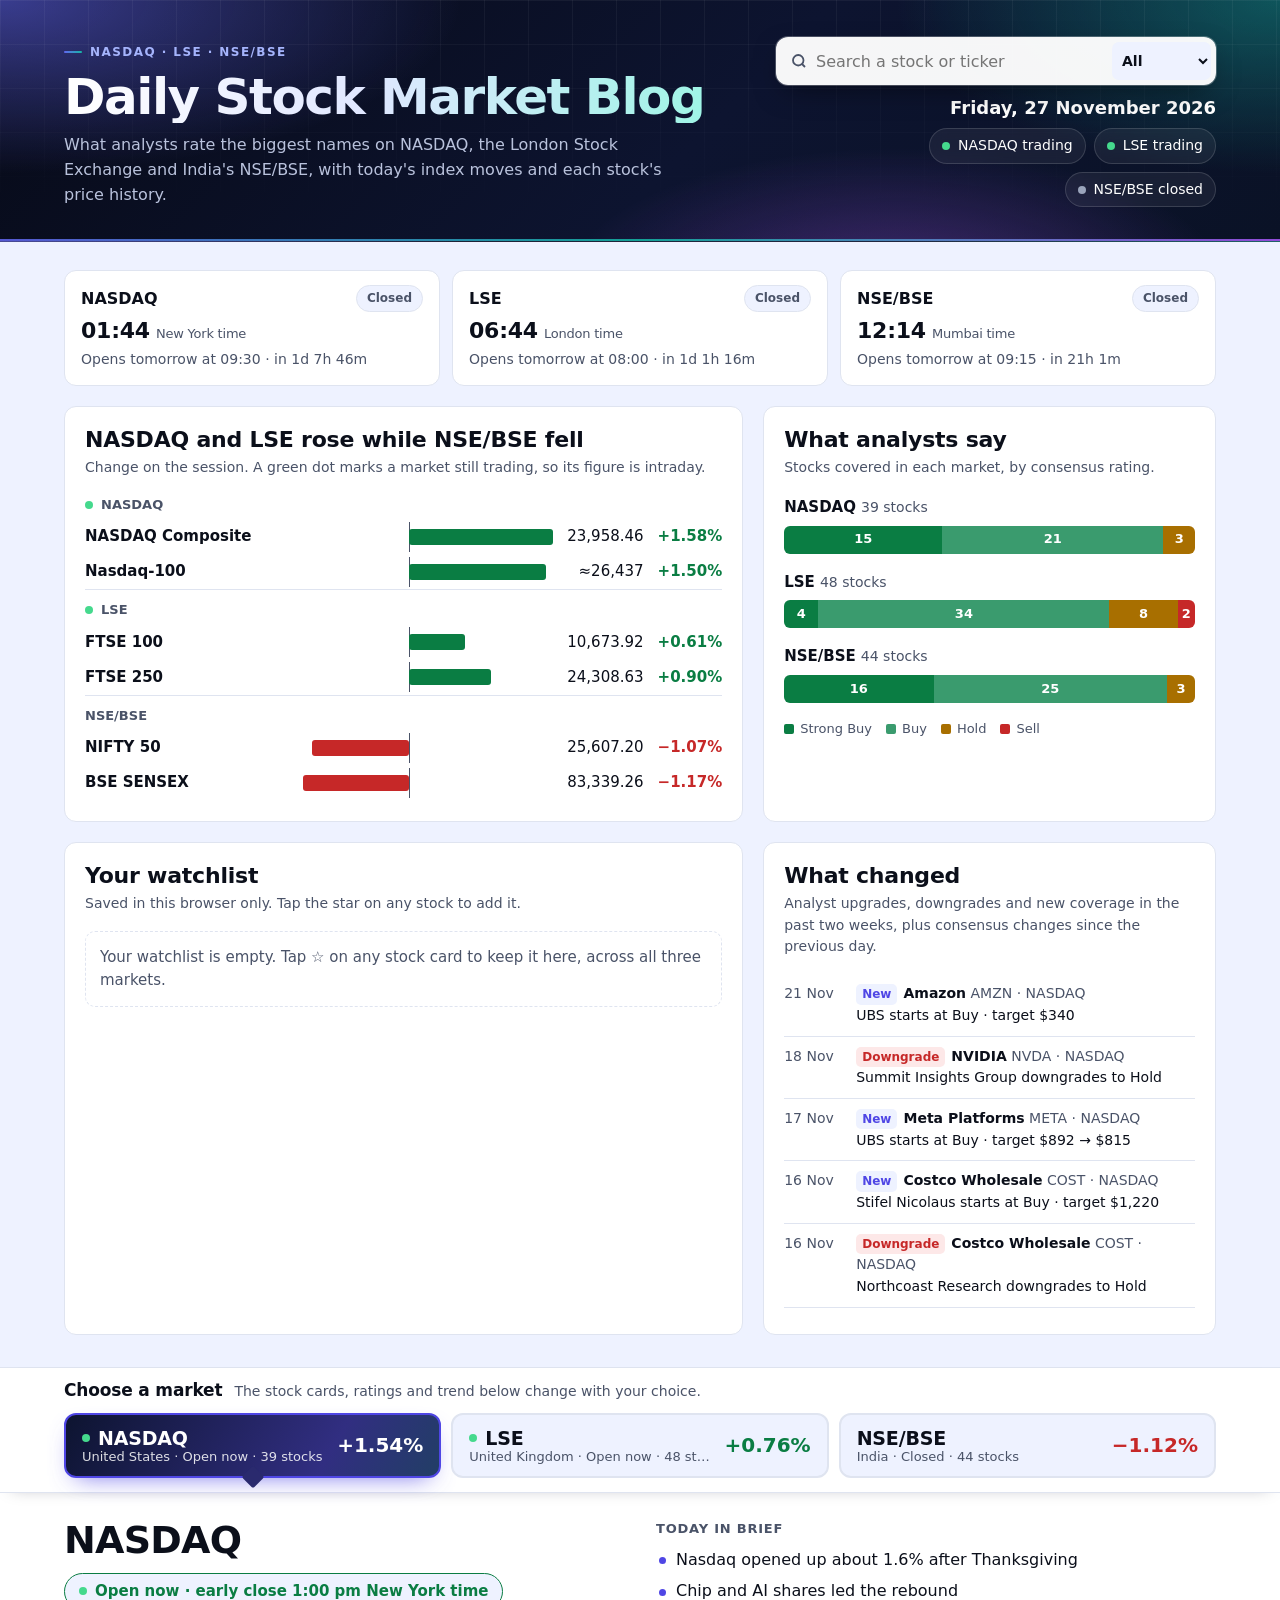
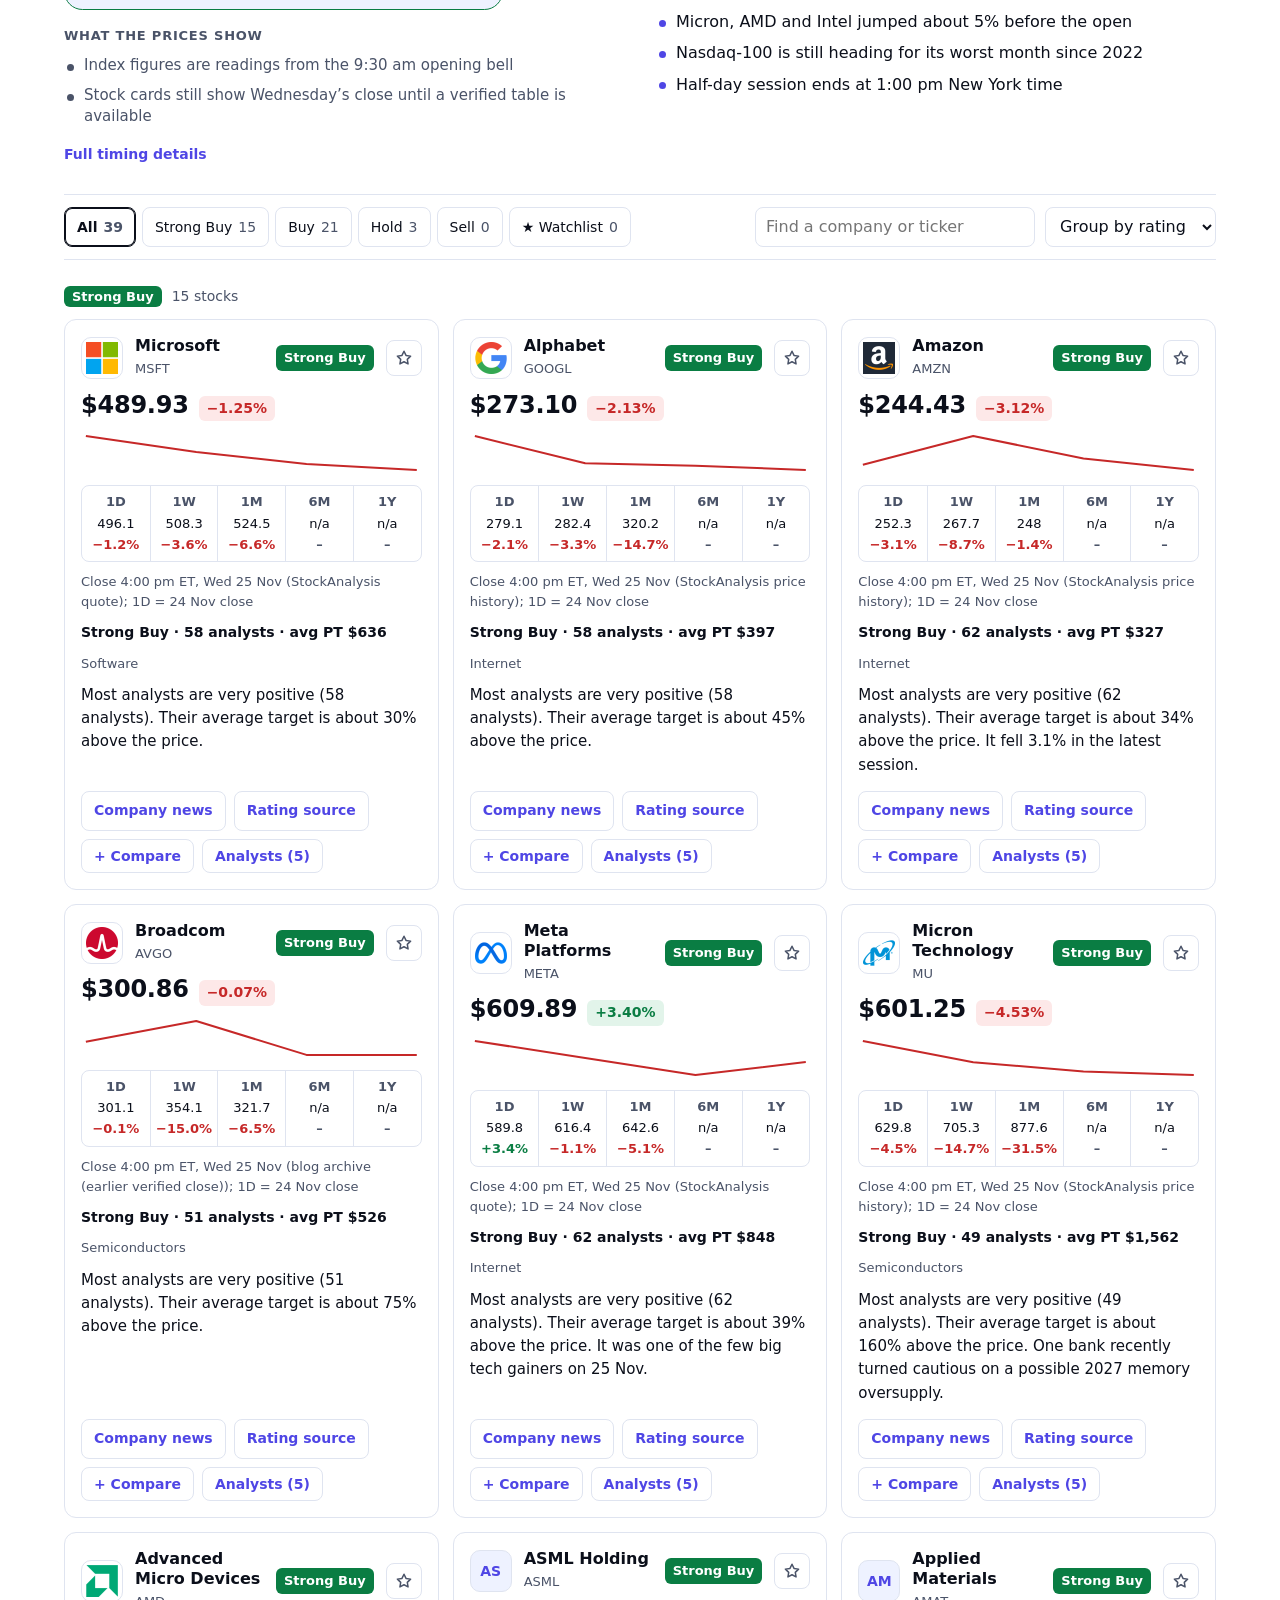
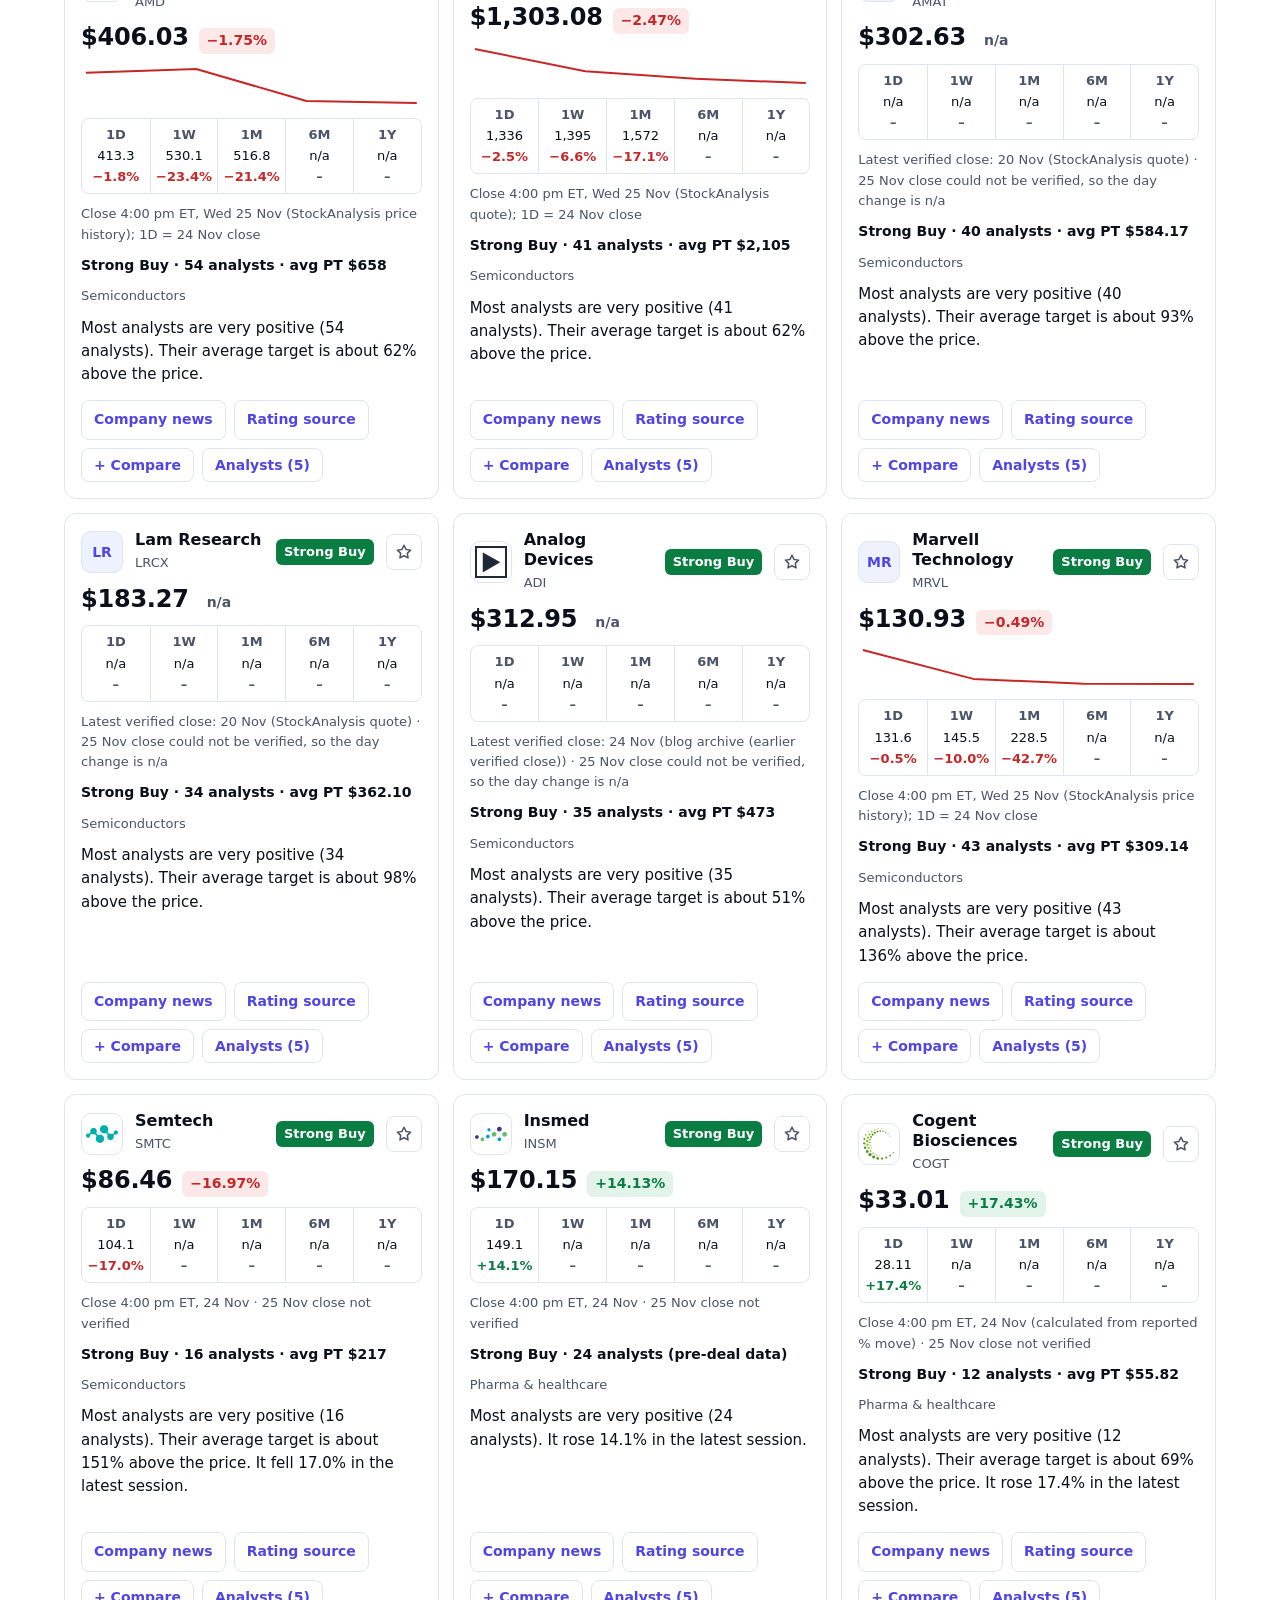
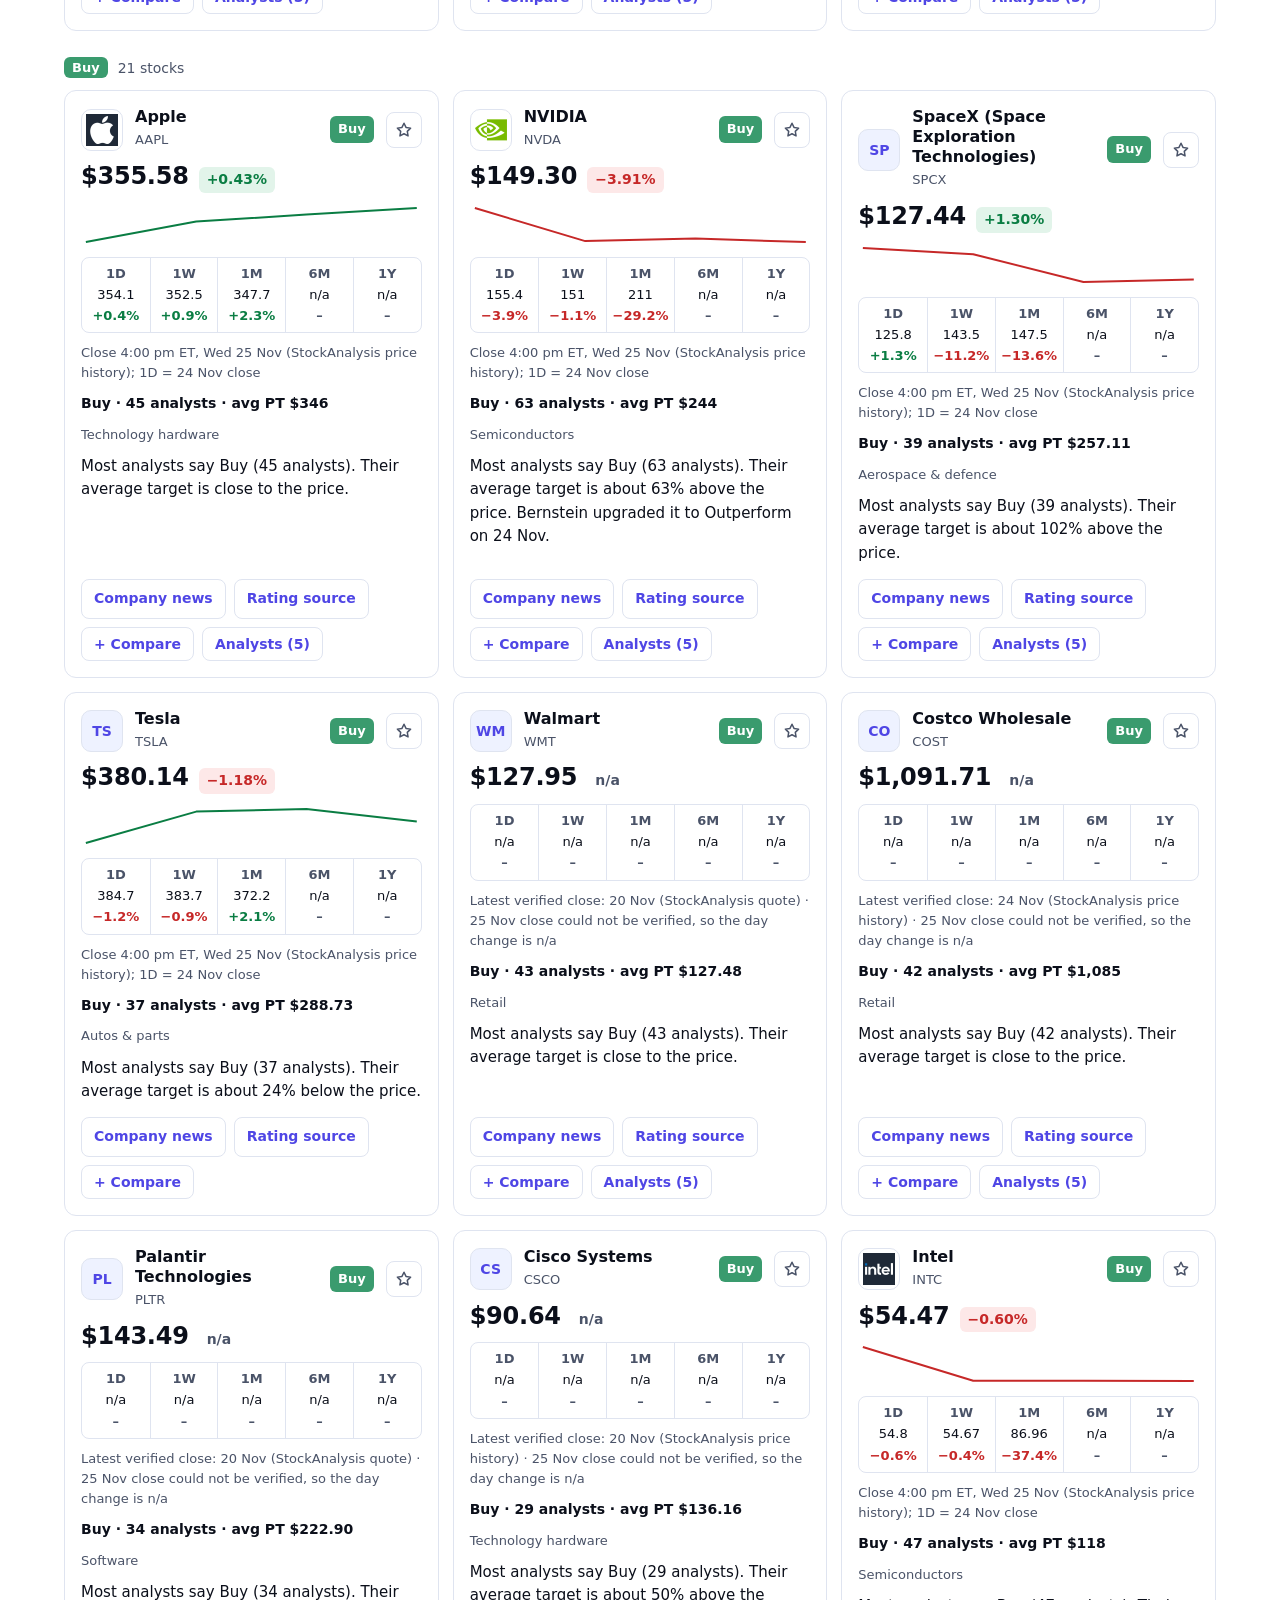
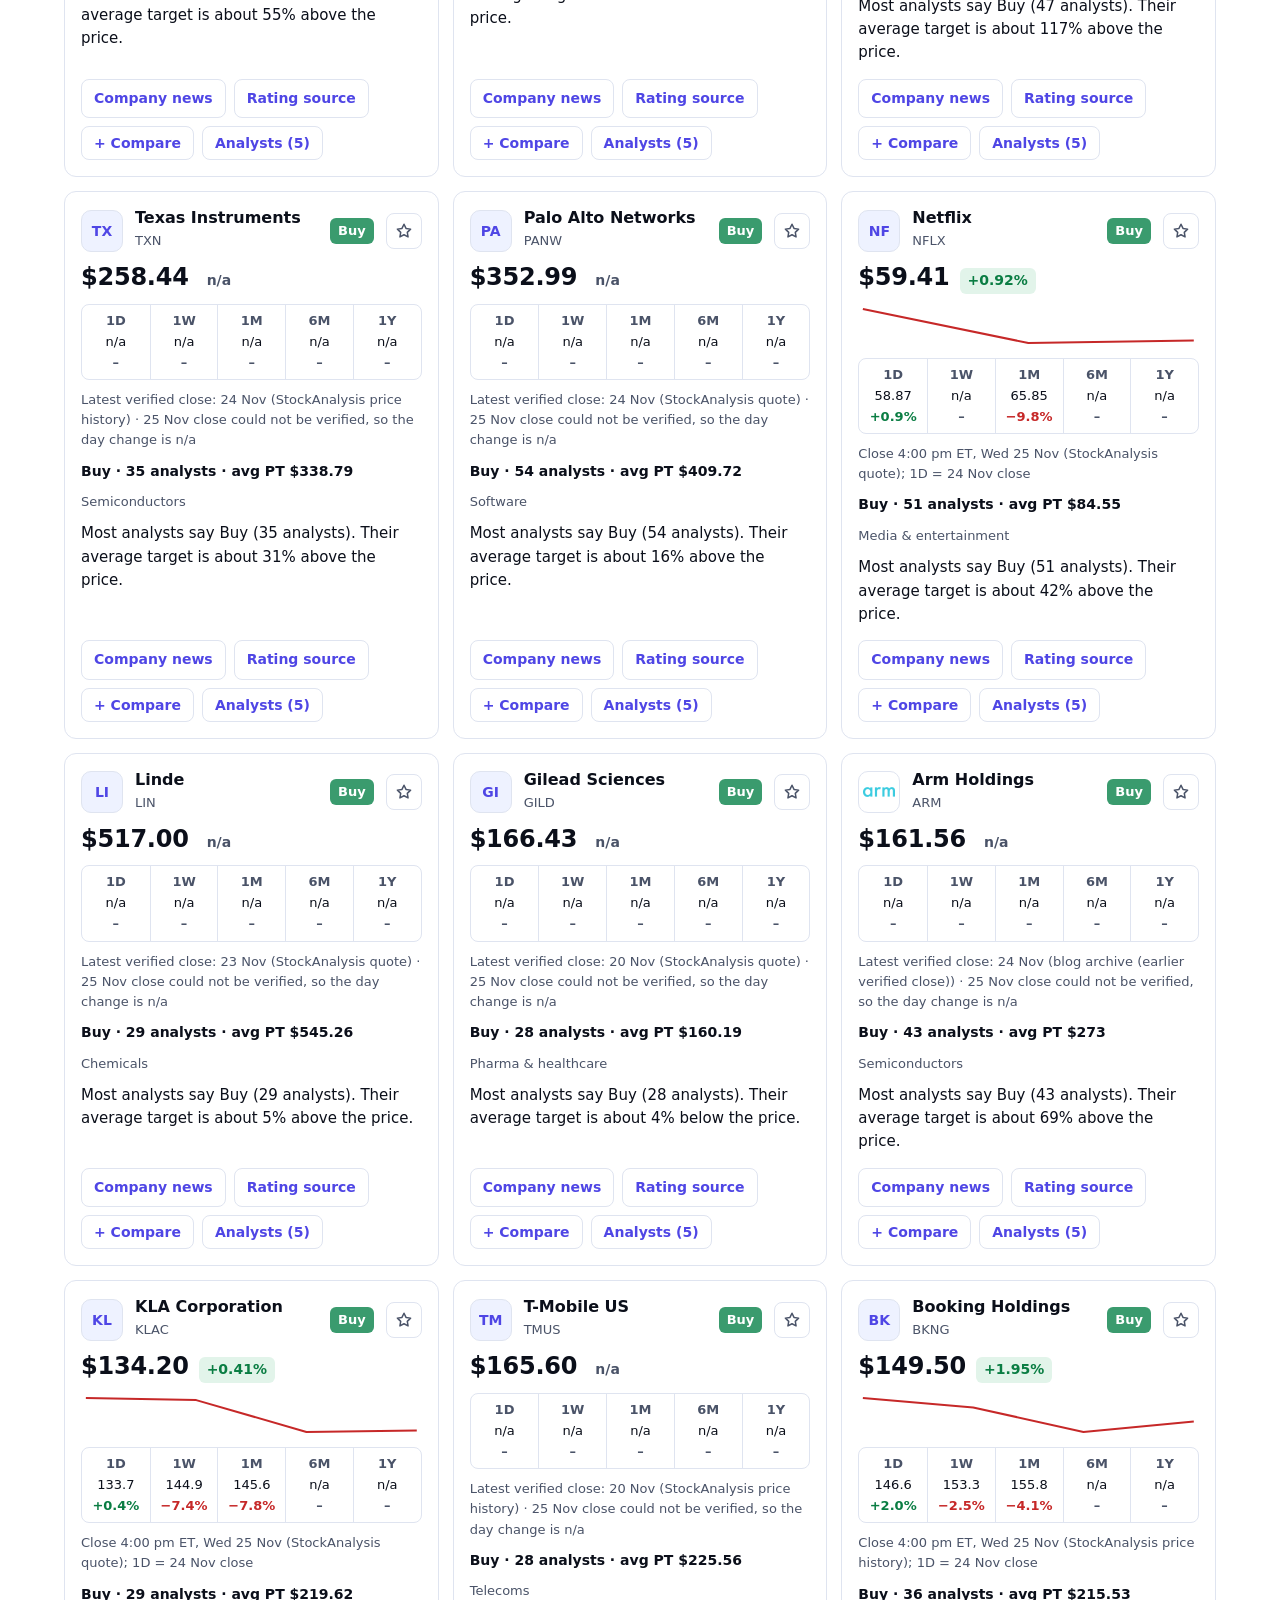
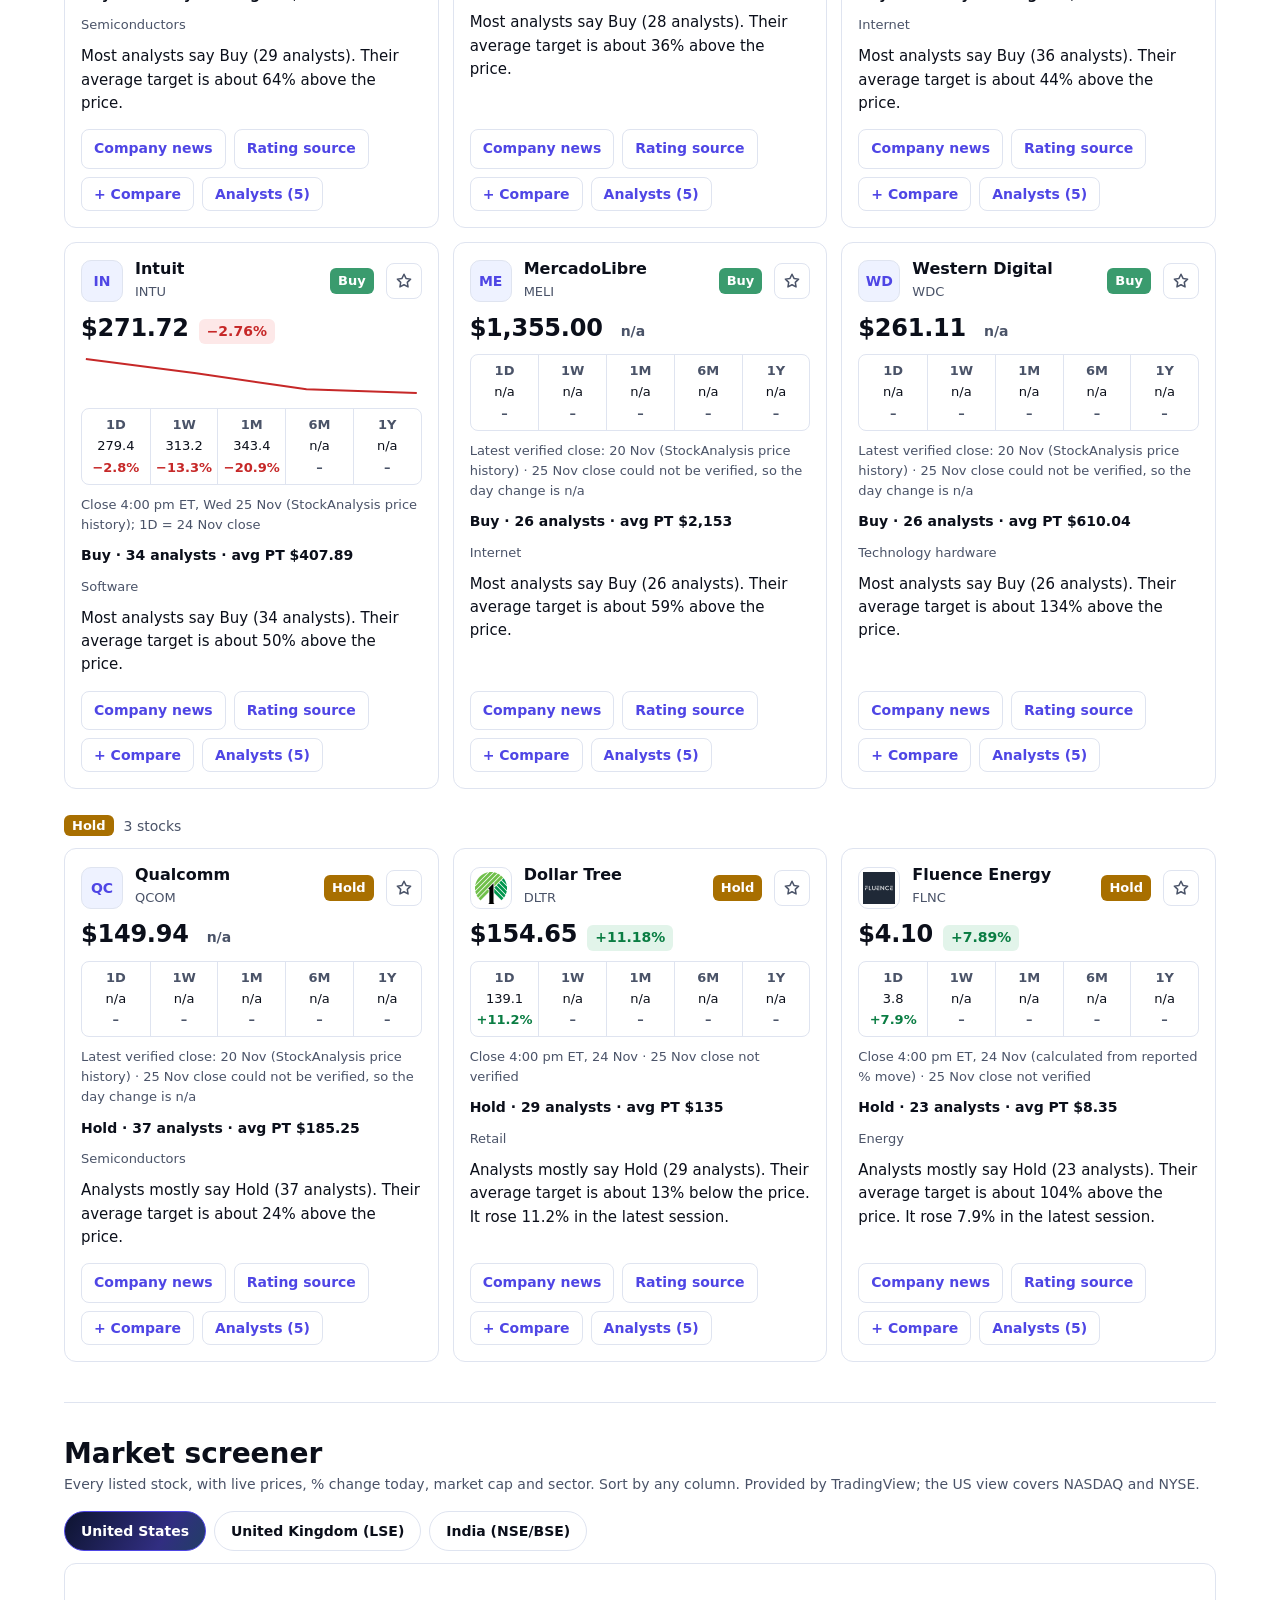
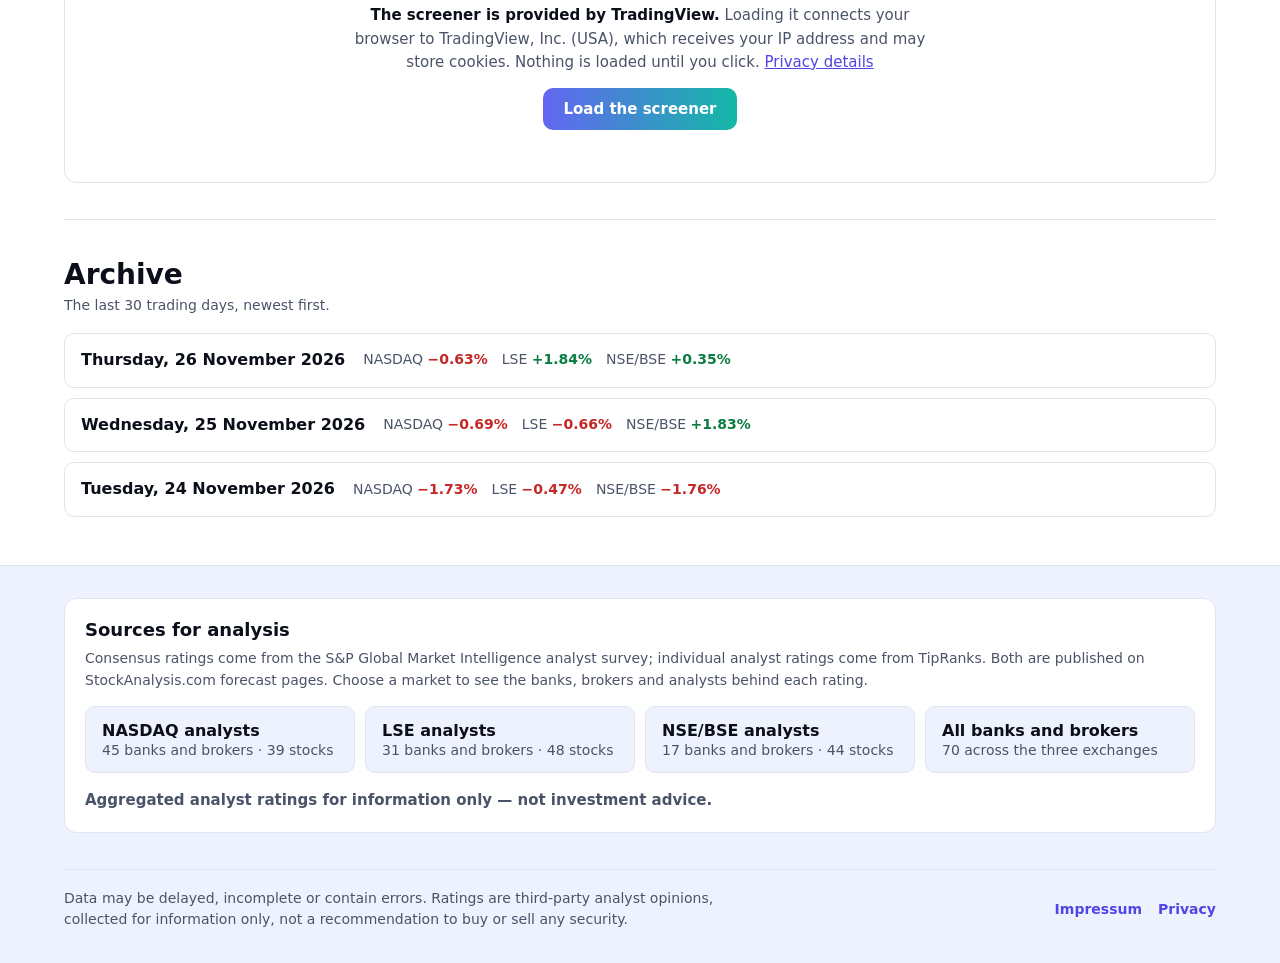
==== index.html @ 4a9d71c9 "Add files via upload" ====
<!doctype html><html><head><meta charset=utf8><meta name=viewport content="width=device-width,initial-scale=1,viewport-fit=cover"><style>:root{color-scheme:light;box-sizing:border-box;padding-top:env(safe-area-inset-top,0px);padding-bottom:env(safe-area-inset-bottom,0px)}html{scroll-padding-top:env(safe-area-inset-top,0px)}body{margin:0;padding:0;font:14px -apple-system,BlinkMacSystemFont,sans-serif;background:#fff;color:#000}img{max-width:100%}[hidden]:not([hidden=until-found i]){display:none!important}</style></head><body>
<title>Daily Stock Market Blog</title>
<meta name="claude:viewport-fit-sides" content="cover">
<meta name="description" content="Daily analyst consensus for NASDAQ, London and Indian stocks: index moves, ratings and price history.">
<link rel="stylesheet" href="fonts/fonts.css">
<link rel="icon" href="favicon.svg" type="image/svg+xml">
<link rel="canonical" href="https://investpulse.uk/">
<style>
/* VOICE work: a public market brief, read like a newspaper's markets page
   IDEA an engineering datasheet for the trading day: exact panels, one baseline, cobalt title strip
   PICTURE the index board, six diverging bars around zero, beside the consensus mix per market
   COLOUR white ground, black ink, cobalt #1240e0 strip and accent, pale #eef2ff zones; green/red only for moves
   TYPE Space Grotesk 600 display + Inter text, tabular figures
   LAYOUT laptop: strip, then board (60%) beside mix (40%), then sticky market tabs over filterable cards; phone: stacked in that order */
:root{color-scheme:light dark;
--bg:light-dark(#ffffff,#0a0d18);--ink:light-dark(#0b0f1a,#e8ecf6);--muted:light-dark(#4a5368,#9aa4bb);
--line:light-dark(#dfe4f0,#232a40);--zone:light-dark(#eef2ff,#11172c);--card:light-dark(#ffffff,#0f1426);
--accent:light-dark(#4f46e5,#a5b4fc);--strip:#0b1022;
--up:light-dark(#0a7d43,#45d98d);--down:light-dark(#c62828,#ff7070);
--upbg:light-dark(#e2f4ea,#0f2e1e);--downbg:light-dark(#fde8e8,#3a1519);
--SB:light-dark(#0a7d43,#45d98d);--B:light-dark(#3a9b6e,#8fd8b0);--H:light-dark(#a86f00,#f2c14e);--S:light-dark(#c62828,#ff7070);
--fd:"Space Grotesk",system-ui,sans-serif;--ft:"Inter",system-ui,sans-serif}
/* compat: fallback for browsers without light-dark() */
@supports not (color:light-dark(#000,#fff)){:root{--bg:#ffffff;--ink:#0b0f1a;--muted:#4a5368;--line:#dfe4f0;--zone:#eef2ff;--card:#ffffff;--accent:#4f46e5;--up:#0a7d43;--down:#c62828;--upbg:#e2f4ea;--downbg:#fde8e8;--SB:#0a7d43;--B:#3a9b6e;--H:#a86f00;--S:#c62828}@media(prefers-color-scheme:dark){:root:not([data-theme=light]){--bg:#0a0d18;--ink:#e8ecf6;--muted:#9aa4bb;--line:#232a40;--zone:#11172c;--card:#0f1426;--accent:#a5b4fc;--up:#45d98d;--down:#ff7070;--upbg:#0f2e1e;--downbg:#3a1519;--SB:#45d98d;--B:#8fd8b0;--H:#f2c14e;--S:#ff7070}}:root[data-theme=dark]{--bg:#0a0d18;--ink:#e8ecf6;--muted:#9aa4bb;--line:#232a40;--zone:#11172c;--card:#0f1426;--accent:#a5b4fc;--up:#45d98d;--down:#ff7070;--upbg:#0f2e1e;--downbg:#3a1519;--SB:#45d98d;--B:#8fd8b0;--H:#f2c14e;--S:#ff7070}}

:root[data-theme=light]{color-scheme:light}:root[data-theme=dark]{color-scheme:dark}
*{box-sizing:border-box;min-width:0}
body{background:var(--bg);color:var(--ink);font:16px/1.55 var(--ft);overflow-x:clip;margin:0}
body::before{content:"";position:fixed;inset:0 0 auto;height:env(safe-area-inset-top,0px);z-index:20;background:var(--bg)}
.band{padding-left:max(5vw,16px,env(safe-area-inset-left,0px));padding-right:max(5vw,16px,env(safe-area-inset-right,0px))}
.in{max-width:1240px;margin:0 auto}
a{color:var(--accent)}
.num{font-variant-numeric:tabular-nums;white-space:nowrap}
.up{color:var(--up)}.down{color:var(--down)}.flat{color:var(--muted)}
.strip{position:relative;isolation:isolate;overflow:hidden;color:#fff;margin-top:calc(-1*env(safe-area-inset-top,0px));padding-top:calc(env(safe-area-inset-top,0px) + 36px);padding-bottom:34px;
background:radial-gradient(60% 120% at 0% 0%,rgba(99,102,241,.55),transparent 60%),radial-gradient(50% 120% at 100% 0%,rgba(20,184,166,.40),transparent 60%),radial-gradient(40% 90% at 70% 120%,rgba(168,85,247,.35),transparent 65%),linear-gradient(135deg,#070a17 0%,#0d1430 55%,#0a1226 100%);
border-bottom:1px solid rgba(255,255,255,.08)}
.strip::before{content:"";position:absolute;inset:0;z-index:-1;background-image:linear-gradient(rgba(255,255,255,.05) 1px,transparent 1px),linear-gradient(90deg,rgba(255,255,255,.05) 1px,transparent 1px);background-size:44px 44px;-webkit-mask-image:linear-gradient(180deg,#000 0%,transparent 90%);mask-image:linear-gradient(180deg,#000 0%,transparent 90%)}
.strip::after{content:"";position:absolute;left:0;right:0;bottom:0;height:2px;background:linear-gradient(90deg,#6366f1,#14b8a6,#a855f7);opacity:.85}
.strip .in{display:grid;grid-template-columns:minmax(0,1fr) minmax(320px,440px);gap:18px 40px;align-items:end}
h1{font:700 clamp(32px,5vw,50px)/1.04 var(--fd);letter-spacing:-.03em;margin:0}
.strip h1{background:linear-gradient(92deg,#fff 0%,#e0e7ff 45%,#99f6e4 100%);-webkit-background-clip:text;background-clip:text;color:transparent}
.eyebrow{display:inline-flex;align-items:center;gap:8px;font:600 12px var(--ft);letter-spacing:.12em;text-transform:uppercase;color:#a5b4fc;margin-bottom:12px}
.eyebrow::before{content:"";width:18px;height:2px;border-radius:2px;background:linear-gradient(90deg,#6366f1,#14b8a6)}
.strip p{margin:10px 0 0;max-width:60ch;color:#b9c2dc;font-size:16px}
.status{display:flex;flex-wrap:wrap;gap:8px}
.chip{display:inline-flex;align-items:center;gap:8px;border:1px solid rgba(255,255,255,.14);background:rgba(255,255,255,.06);-webkit-backdrop-filter:blur(8px);backdrop-filter:blur(8px);border-radius:999px;padding:6px 12px;font-size:14px;font-weight:500;color:#fff;white-space:nowrap}
.dot{width:8px;height:8px;border-radius:50%;background:#9aa4bb;flex:none}
.dot.live{background:#45d98d;box-shadow:0 0 0 0 rgba(69,217,141,.6)}
@media(prefers-reduced-motion:no-preference){.dot.live{animation:pulse 2s infinite}}
@keyframes pulse{70%{box-shadow:0 0 0 8px rgba(69,217,141,0)}100%{box-shadow:0 0 0 0 rgba(69,217,141,0)}}
.zone{background:var(--zone);padding-block:28px 32px;border-bottom:1px solid var(--line)}
.top2{display:grid;grid-template-columns:minmax(0,3fr) minmax(0,2fr);gap:20px}
.panel{background:var(--card);border:1px solid var(--line);border-radius:12px;padding:20px}
.panel h2{font:600 22px/1.2 var(--fd);letter-spacing:-.01em;margin:0 0 4px}
.sub{color:var(--muted);font-size:14px;margin:0 0 16px}
.board{display:grid;grid-template-columns:max-content minmax(0,1fr) max-content max-content;gap:0 14px;align-items:center}
.board .mk{grid-column:1/-1;font-size:13px;font-weight:600;color:var(--muted);padding:10px 0 4px;border-top:1px solid var(--line);display:flex;gap:8px;align-items:center}
.board .mk:first-child{border-top:0;padding-top:0}
.bn{font-weight:600;font-size:15px;padding:6px 0}
.trk{position:relative;height:22px}
.trk::before{content:"";position:absolute;left:50%;top:-4px;bottom:-4px;border-left:1px solid var(--muted)}
.bar{position:absolute;top:3px;height:16px;border-radius:3px}
.bar.up{background:var(--up)}.bar.down{background:var(--down)}
.lv{font-size:15px;text-align:right}
.pc{font-weight:700;font-size:15px;text-align:right}
.mix{display:grid;gap:16px}
.mrow b{font-size:15px}
.stack{display:flex;height:28px;border-radius:6px;overflow:hidden;margin-top:6px}
.stack span{display:grid;place-items:center;color:#fff;font-size:13px;font-weight:700}
.legend{display:flex;flex-wrap:wrap;gap:6px 14px;font-size:13px;color:var(--muted);margin-top:16px}
.legend i{display:inline-block;width:10px;height:10px;border-radius:2px;margin-right:6px;vertical-align:-1px}
.bSB{background:var(--SB)}.bB{background:var(--B)}.bH{background:var(--H)}.bS{background:var(--S)}
.tabs{position:sticky;top:env(safe-area-inset-top,0px);z-index:10;background:var(--bg);border-bottom:1px solid var(--line);padding-block:12px 14px;box-shadow:0 6px 16px -12px rgba(8,12,30,.35)}
.tabs .in{display:block}
.tabhd{display:flex;flex-wrap:wrap;align-items:baseline;gap:4px 12px;margin:0 0 10px}
.tabhd b{font:600 17px var(--fd);letter-spacing:-.01em}
.tabhd span{font-size:14px;color:var(--muted)}
.tablist{display:grid;grid-template-columns:repeat(3,minmax(0,1fr));gap:10px}
.tab{position:relative;width:100%;font:600 17px var(--ft);color:var(--ink);background:var(--zone);border:2px solid var(--line);border-radius:12px;padding:12px 16px;cursor:pointer;min-height:64px;display:grid;grid-template-columns:minmax(0,1fr) auto;grid-template-rows:auto auto;column-gap:12px;align-items:center;text-align:left;transition:border-color .15s,background .15s}
.tab .tn{display:flex;align-items:center;gap:8px;font:600 19px var(--fd);letter-spacing:-.01em}
.tab .ts{grid-column:1;font:500 13px var(--ft);color:var(--muted);white-space:nowrap;overflow:hidden;text-overflow:ellipsis}
.tab .pc{grid-column:2;grid-row:1/3;font-size:20px;font-weight:700}
.tab:hover{border-color:var(--accent);background:var(--card)}
.tab[aria-selected=true]{background:linear-gradient(120deg,#0d1430 0%,#312e81 70%,#134e4a 130%);border-color:#4f46e5;color:#fff;box-shadow:0 10px 24px -12px rgba(79,70,229,.8)}
.tab[aria-selected=true]::after{content:"";position:absolute;left:50%;bottom:-9px;width:16px;height:16px;background:#2a2a6e;transform:translateX(-50%) rotate(45deg);border-radius:2px}
.tab[aria-selected=true] .ts{color:rgba(255,255,255,.85)}
.tab[aria-selected=true] .pc{color:#fff}
@media(max-width:700px){.tablist{gap:6px}.tab{padding:10px;min-height:58px;grid-template-columns:minmax(0,1fr)}.tab .tn{font-size:16px}.tab .pc{grid-column:1;grid-row:auto;font-size:15px;justify-self:start}.tab .ts{display:none}.tabhd span{font-size:13px}}
.mkt{padding-block:28px 12px}
.mhead{display:grid;grid-template-columns:minmax(0,1fr) minmax(0,1fr);gap:12px 32px;align-items:start}
.mhead h2{font:600 clamp(28px,4vw,38px)/1.05 var(--fd);letter-spacing:-.02em;margin:0}
.when{color:var(--muted);font-size:14px;margin:8px 0 0}
.stat{display:inline-flex;align-items:center;gap:8px;margin-top:12px;font-weight:600;font-size:15px;border-radius:999px;padding:6px 14px;background:var(--zone);border:1px solid var(--line)}
.stat.open{border-color:var(--up);color:var(--up)}
.bl{margin:12px 0 0;padding:0;list-style:none;display:grid;gap:8px}
.bl li{position:relative;padding-left:20px;font-size:16px;line-height:1.45}
.bl li::before{content:"";position:absolute;left:3px;top:.6em;width:7px;height:7px;border-radius:50%;background:var(--accent)}
.bl.sm li{font-size:15px;color:var(--muted)}.bl.sm li::before{background:var(--muted)}
.bh{font:600 13px var(--ft);text-transform:uppercase;letter-spacing:.06em;color:var(--muted);margin:18px 0 0}
.mhead .bh:first-child{margin-top:0}
.tdet{margin-top:12px;border:0;background:transparent}.tdet summary{padding:4px 0;font-size:14px;color:var(--accent);font-weight:600}.tdet p{font-size:14px;color:var(--muted);margin:6px 0 0}
.trend{margin:0;font-size:16px;max-width:70ch}
.closed{border:1px solid var(--line);border-left:4px solid var(--H);border-radius:8px;padding:12px 14px;margin-top:14px;background:var(--zone)}
.tools{display:flex;flex-wrap:wrap;gap:10px;align-items:center;margin-top:24px;padding-block:12px;border-block:1px solid var(--line)}
.seg{display:flex;flex-wrap:wrap;gap:6px}
.seg button{font:500 14px var(--ft);color:var(--ink);background:var(--card);border:1px solid var(--line);border-radius:8px;padding:8px 12px;cursor:pointer;min-height:40px;display:flex;align-items:center;gap:6px}
.seg button[aria-pressed=true]{border-color:var(--ink);box-shadow:inset 0 0 0 1px var(--ink);font-weight:700}
.seg button:focus-visible,.tab:focus-visible,input:focus-visible,select:focus-visible{outline:2px solid var(--accent);outline-offset:2px}
.tools input,.tools select{font:16px var(--ft);color:var(--ink);background:var(--card);border:1px solid var(--line);border-radius:8px;padding:8px 10px;min-height:40px}
.tools input{flex:1 1 180px;max-width:280px}
.tools .gap{flex:1}
.lane{margin-top:26px}
.lane h3{font:600 18px var(--fd);margin:0 0 12px;display:flex;gap:10px;align-items:center}
.lane h3 small{font:500 14px var(--ft);color:var(--muted)}
.grid{display:grid;grid-template-columns:repeat(auto-fill,minmax(min(100%,290px),1fr));gap:14px}
.card{background:var(--card);border:1px solid var(--line);border-radius:12px;padding:16px;display:flex;flex-direction:column;gap:10px}
.ct{display:flex;gap:12px;align-items:center}
.logo{width:42px;height:42px;border-radius:10px;flex:none;background:#fff;border:1px solid var(--line);display:grid;place-items:center;overflow:hidden}
.logo img{width:32px;height:32px;object-fit:contain}
.logo.fb{background:var(--zone);color:var(--accent);font:700 14px var(--fd)}
.nm{flex:1}
.nm b{display:block;font-size:16px;line-height:1.25}
.nm span{font-size:13px;color:var(--muted)}
.rb{font-size:13px;font-weight:700;color:#fff;border-radius:6px;padding:3px 8px;white-space:nowrap}
.pr{display:flex;align-items:baseline;gap:10px;flex-wrap:wrap}
.pr .p{font:600 24px var(--fd);letter-spacing:-.01em}
.cg{font-size:14px;font-weight:700;padding:2px 8px;border-radius:6px}
.cg.up{background:var(--upbg)}.cg.down{background:var(--downbg)}
.spark{height:44px;width:100%;display:block}
.hist{display:grid;grid-template-columns:repeat(5,minmax(0,1fr));border:1px solid var(--line);border-radius:8px;overflow:hidden;text-align:center}
.hist div{padding:6px 1px;display:flex;flex-direction:column;gap:1px}
.hist div+div{border-left:1px solid var(--line)}
.hist .k{font-size:13px;font-weight:600;color:var(--muted)}
.hist .v{font-size:13px}
.hist .c{font-size:13px;font-weight:600}
.cons{font-size:14px;font-weight:600}
.why{font-size:15px;margin:0}
.pt{font-size:13px;color:var(--muted);margin:0}
.links{display:flex;gap:8px;flex-wrap:wrap;margin-top:auto;padding-top:4px}
.links a{font-size:14px;font-weight:600;text-decoration:none;padding:8px 12px;border-radius:8px;border:1px solid var(--line)}
.links a:hover{border-color:var(--accent)}
.empty{color:var(--muted);border:1px dashed var(--line);border-radius:10px;padding:14px;font-size:15px}
.arch{padding-block:40px 8px;border-top:1px solid var(--line);margin-top:28px}
.arch h2{font:600 28px/1.1 var(--fd);margin:0 0 4px}
details{border:1px solid var(--line);border-radius:10px;margin-top:10px;background:var(--card)}
summary{cursor:pointer;padding:14px 16px;font-weight:600;display:flex;flex-wrap:wrap;gap:6px 18px;align-items:center}
summary .s{font-weight:500;font-size:14px;color:var(--muted);display:flex;gap:14px;flex-wrap:wrap}
details .body{padding:0 16px 16px}
details h4{font:600 18px var(--fd);margin:18px 0 6px}
.scroll{overflow-x:auto}
table{border-collapse:collapse;width:100%;font-size:14px}
th,td{text-align:left;padding:8px 10px;border-bottom:1px solid var(--line)}
th{font-size:13px;color:var(--muted);font-weight:600}
td.r,th.r{text-align:right}
footer{background:var(--zone);border-top:1px solid var(--line);margin-top:40px;padding-block:32px calc(32px + env(safe-area-inset-bottom,0px))}
.fgrid{display:grid;grid-template-columns:minmax(0,1fr) minmax(0,2fr);gap:24px 40px}
footer h3{font:600 18px var(--fd);margin:0 0 8px}
footer p,footer li{font-size:14px;color:var(--muted)}
footer ul{margin:0;padding-left:18px;columns:2 300px;column-gap:28px}
footer li{break-inside:avoid;margin-bottom:4px}
footer a{overflow-wrap:anywhere}
.disc{font-weight:700;color:var(--ink)!important;font-size:15px!important;margin-top:20px}
.side{display:flex;flex-direction:column;gap:12px;align-items:stretch}
.meta{text-align:right}
#dateline{font:600 18px var(--fd);margin-bottom:10px}
.meta .status{justify-content:flex-end}
.find{position:relative;width:100%}
.fbox{display:flex;align-items:center;gap:8px;background:rgba(255,255,255,.96);border-radius:12px;padding:5px 5px 5px 14px;box-shadow:0 0 0 1px rgba(255,255,255,.25),0 10px 30px -10px rgba(0,0,0,.6)}
.fbox svg{flex:none;color:#4a5368}
.fbox input{flex:1;border:0;background:transparent;font:16px var(--ft);color:#0b0f1a;padding:8px 0;outline:none;min-width:0}
.fbox select{font:600 14px var(--ft);color:#0b0f1a;background:#eef2ff;border:0;border-radius:7px;padding:8px 6px;min-height:38px}
.fbox:focus-within{box-shadow:0 0 0 3px #8aa6ff}
.fres{position:absolute;right:0;left:0;top:calc(100% + 6px);z-index:30;background:var(--card);color:var(--ink);border:1px solid var(--line);border-radius:12px;box-shadow:0 12px 32px rgba(0,0,0,.18);padding:6px;max-height:min(70vh,460px);overflow:auto;text-align:left}
.fres .h{font-size:13px;font-weight:600;color:var(--muted);padding:8px 10px 4px}
.hit{display:flex;gap:10px;align-items:center;width:100%;text-align:left;background:transparent;border:0;border-radius:8px;padding:9px 10px;cursor:pointer;color:var(--ink);font:15px var(--ft)}
.hit:hover,.hit:focus-visible{background:var(--zone);outline:none}
.hit .nm{flex:1}.hit .nm span{display:block}
.xb{font-size:12px;font-weight:700;border:1px solid var(--line);border-radius:5px;padding:1px 6px;color:var(--muted);white-space:nowrap}
.ask{display:flex;gap:10px;align-items:center;width:100%;background:var(--accent);color:var(--bg);border:0;border-radius:8px;padding:11px 12px;margin-top:6px;font:600 15px var(--ft);cursor:pointer;text-align:left}
.fres .msg{padding:10px;font-size:14px;color:var(--muted)}
.fres .msg a{font-weight:600}
dialog{border:0;padding:0;border-radius:16px;width:min(620px,calc(100vw - 32px));max-height:calc(100svh - 48px);background:var(--bg);color:var(--ink);box-shadow:0 24px 60px rgba(0,0,0,.35)}
dialog::backdrop{background:rgba(8,12,30,.55)}
.dh{position:sticky;top:0;z-index:2;display:flex;gap:12px;align-items:center;justify-content:space-between;background:linear-gradient(120deg,#0b1022,#1e1b4b 60%,#134e4a);color:#fff;padding:12px 12px 12px 18px}
.dh b{font:600 17px var(--fd)}
.dh button{background:rgba(255,255,255,.15);color:#fff;border:0;border-radius:8px;width:40px;height:40px;font-size:22px;cursor:pointer;flex:none}
.db{padding:16px}
.db .card{border:0;padding:4px}
.src{font-size:14px;border-radius:8px;padding:10px 12px;background:var(--zone);margin-bottom:12px}
.src.warn{border-left:4px solid var(--H)}
.extra{display:flex;flex-wrap:wrap;gap:8px;margin-top:12px}
.extra a{font-size:14px;font-weight:600;text-decoration:none;padding:8px 12px;border-radius:8px;border:1px solid var(--line)}
.vh{position:absolute;width:1px;height:1px;overflow:hidden;clip:rect(0 0 0 0)}
.anb{font:600 14px var(--ft);color:var(--accent);background:transparent;border:1px solid var(--line);border-radius:8px;padding:8px 12px;cursor:pointer}
.anb:hover{border-color:var(--accent)}
.srcbox{grid-column:1/-1;margin-bottom:8px;background:var(--card);border:1px solid var(--line);border-radius:12px;padding:20px}
.srcbox p{margin:0 0 14px;color:var(--muted)!important}
.srcs{display:grid;grid-template-columns:repeat(auto-fit,minmax(min(100%,230px),1fr));gap:10px}
.srcbtn{display:flex;flex-direction:column;align-items:flex-start;gap:2px;text-align:left;font:600 16px var(--fd);color:var(--ink);background:var(--zone);border:1px solid var(--line);border-radius:10px;padding:14px 16px;cursor:pointer;min-height:44px}
.srcbtn span{font:500 14px var(--ft);color:var(--muted)}
.srcbtn:hover,.srcbtn:focus-visible{border-color:var(--accent);outline:none}
.firms{display:flex;flex-wrap:wrap;gap:6px;margin:6px 0 18px}
.firm{font:500 14px var(--ft);color:var(--ink);background:var(--zone);border:1px solid var(--line);border-radius:999px;padding:6px 12px;cursor:pointer}
.firm b{color:var(--accent);margin-left:4px}
.firm:hover{border-color:var(--accent)}
.anst{border-top:1px solid var(--line);padding-top:14px;margin-top:14px}
.anst h4{font:600 17px var(--fd);margin:0;display:flex;gap:8px;align-items:center;flex-wrap:wrap}
.anst h4 small{font:500 13px var(--ft);color:var(--muted)}
.anst .c2{font-size:14px;color:var(--muted);margin:4px 0 8px}
.rt{font-weight:700}.rt.Buy{color:var(--B)}.rt.Hold{color:var(--H)}.rt.Sell{color:var(--S)}
.db h3{font:600 20px var(--fd);margin:0 0 6px}
.db .lead{font-size:15px;color:var(--muted);margin:0 0 12px}
@media(max-width:1100px){.strip .in{grid-template-columns:minmax(0,1fr)}.side{flex-direction:row;flex-wrap:wrap;align-items:center;justify-content:space-between;gap:14px 24px}.find{flex:1 1 360px;max-width:560px}.meta{text-align:left}.meta .status{justify-content:flex-start}}
@media(max-width:600px){.side{flex-direction:column;align-items:stretch}.find{max-width:none;flex-basis:auto}#dateline{font-size:16px;margin-bottom:8px}.chip{font-size:13px;padding:5px 10px}.strip{padding-bottom:20px}.board .bn{font-size:13px}}
@media(max-width:860px){.top2,.mhead,.fgrid{grid-template-columns:minmax(0,1fr)}}
@media(max-width:600px){.tools input{max-width:none;flex-basis:100%}.board{gap:0 8px}.bn,.lv,.pc{font-size:14px}table{font-size:13px}th,td{padding:6px 4px}.stk thead{display:none}.stk tr{display:grid;padding-block:8px;border-bottom:1px solid var(--line)}.stk td{display:flex;justify-content:space-between;gap:12px;border:0;padding:2px 0}.stk td::before{content:attr(data-l);color:var(--muted)}.tools .gap{display:none}}
/* feat:v1 */
.hours{display:grid;grid-template-columns:repeat(auto-fit,minmax(min(100%,250px),1fr));gap:12px;margin-bottom:20px}
.hr{background:var(--card);border:1px solid var(--line);border-radius:12px;padding:14px 16px;display:grid;gap:6px}
.hr .h1{display:flex;justify-content:space-between;align-items:center;gap:8px}
.hr .h1 b{font:600 16px var(--fd)}
.hr .clk{font:600 22px var(--fd);letter-spacing:-.01em}
.hr .clk small{font:500 13px var(--ft);color:var(--muted);margin-left:6px}
.hr .cd{font-size:14px;color:var(--muted)}
.pill{font-size:12px;font-weight:700;border-radius:999px;padding:3px 10px;white-space:nowrap;background:var(--zone);color:var(--muted);border:1px solid var(--line)}
.pill.open{background:var(--upbg);color:var(--up);border-color:transparent}
.pill.hol{background:color-mix(in srgb,var(--H) 18%,transparent);color:var(--H);border-color:transparent}
.prog{height:6px;border-radius:999px;background:var(--zone);overflow:hidden}.prog i{display:block;height:100%;background:linear-gradient(90deg,#6366f1,#14b8a6);border-radius:999px}
.row2{margin-top:20px}
.wl{display:grid;gap:6px;max-height:340px;overflow:auto}
.wli{display:grid;grid-template-columns:minmax(0,1fr) auto auto auto auto;gap:10px;align-items:center;padding:8px 10px;border:1px solid var(--line);border-radius:10px;background:var(--card)}
.wli .o{all:unset;cursor:pointer;display:block;min-width:0}
.wli .o b{display:block;font-size:15px;white-space:nowrap;overflow:hidden;text-overflow:ellipsis}
.wli .o span{font-size:13px;color:var(--muted)}
.wli .o:focus-visible{outline:2px solid var(--accent);outline-offset:4px;border-radius:4px}
.xbtn{background:transparent;border:0;color:var(--muted);font-size:18px;cursor:pointer;width:32px;height:32px;border-radius:8px}
.xbtn:hover{background:var(--zone);color:var(--ink)}
.chg{display:grid;gap:0;max-height:340px;overflow:auto}
.chg .ci{display:grid;grid-template-columns:62px minmax(0,1fr);gap:10px;padding:9px 0;border-top:1px solid var(--line);font-size:14px}
.chg .ci:first-child{border-top:0}
.chg .dt{color:var(--muted);font-variant-numeric:tabular-nums}
.chg .ci button{all:unset;cursor:pointer;font-weight:600}
.chg .ci button:hover{text-decoration:underline}
.tag{display:inline-block;font-size:12px;font-weight:700;border-radius:5px;padding:1px 6px;margin-right:6px}
.tag.Up{background:var(--upbg);color:var(--up)}.tag.Down{background:var(--downbg);color:var(--down)}.tag.New{background:var(--zone);color:var(--accent)}
.star{flex:none;background:transparent;border:1px solid var(--line);border-radius:8px;width:36px;height:36px;display:grid;place-items:center;cursor:pointer;color:var(--muted)}
.star svg{width:18px;height:18px;fill:none;stroke:currentColor;stroke-width:2}
.star[aria-pressed=true]{color:#f5b301;border-color:#f5b301}.star[aria-pressed=true] svg{fill:#f5b301}
.star:hover{border-color:var(--accent)}
.cmpb[aria-pressed=true]{background:var(--accent);color:#fff;border-color:var(--accent)}
.cmpbar{position:fixed;left:50%;transform:translateX(-50%);bottom:calc(16px + env(safe-area-inset-bottom,0px));z-index:40;display:flex;flex-wrap:wrap;gap:8px 12px;align-items:center;background:#0d1430;color:#fff;border:1px solid #4f46e5;border-radius:14px;padding:10px 12px 10px 16px;box-shadow:0 16px 40px -12px rgba(8,12,30,.6);max-width:calc(100vw - 32px)}
.cmpbar b{font-size:14px}.cmpbar span{font-size:14px;color:#c7d2fe}
.cmpbar button{font:600 14px var(--ft);border-radius:8px;padding:8px 12px;cursor:pointer;border:0}
.cmpbar .go{background:linear-gradient(90deg,#6366f1,#14b8a6);color:#fff}.cmpbar .cl{background:rgba(255,255,255,.12);color:#fff}
.ctab{width:100%;border-collapse:collapse;font-size:14px}
.ctab th,.ctab td{padding:9px 10px;border-bottom:1px solid var(--line);text-align:right;vertical-align:top}
.ctab th:first-child,.ctab td:first-child{text-align:left;color:var(--muted);font-weight:600}
.ctab thead th{color:var(--ink);font:600 15px var(--fd)}
.bigc{margin-top:14px;border:1px solid var(--line);border-radius:12px;padding:14px;background:var(--card)}
.bigc h4{margin:0 0 2px;font:600 16px var(--fd)}
.bigc .cap{font-size:13px;color:var(--muted);margin:6px 0 0}
.bigc svg{width:100%;height:auto;display:block;margin-top:8px}
.secsum{font-size:14px;color:var(--muted);font-weight:500}
.cds{display:none}
@media(max-width:600px){.hours{grid-template-columns:repeat(3,minmax(0,1fr));gap:6px}.hr{padding:10px;gap:4px}.hr .h1{flex-direction:column;align-items:flex-start;gap:4px}.hr .h1 b{font-size:14px}.hr .clk{font-size:18px}.hr .clk small{display:none}.hr .cd{font-size:12px}.cdl{display:none}.cds{display:inline}.pill{font-size:11px;padding:2px 8px}.wli{grid-template-columns:minmax(0,1fr) auto auto auto}.wli .rb{display:none}.ctab{font-size:13px}.ctab th,.ctab td{padding:7px 6px}}
.legal{display:flex;flex-wrap:wrap;gap:8px 20px;align-items:center;justify-content:space-between;margin-top:28px;padding-top:18px;border-top:1px solid var(--line);font-size:14px;color:var(--muted)}.legal p{margin:0;max-width:80ch}.legal nav{display:flex;gap:16px}.legal a{font-weight:600;text-decoration:none}.legal a:hover{text-decoration:underline}
.scr{padding-block:36px 8px;border-top:1px solid var(--line);margin-top:28px}.scr h2{font:600 28px/1.1 var(--fd);margin:0 0 4px}.scrbar{display:flex;flex-wrap:wrap;gap:8px;margin:14px 0 12px}.scrbar button{font:600 14px var(--ft);color:var(--ink);background:var(--card);border:1px solid var(--line);border-radius:999px;padding:9px 16px;cursor:pointer;min-height:40px}.scrbar button[aria-selected=true]{background:linear-gradient(120deg,#0d1430,#312e81 70%,#134e4a 130%);color:#fff;border-color:#4f46e5}.scrbox{border:1px solid var(--line);border-radius:12px;overflow:hidden;background:var(--card);min-height:220px}.scrgate{display:grid;place-items:center;gap:14px;text-align:center;padding:40px 20px;max-width:620px;margin:0 auto}.scrgate p{margin:0;color:var(--muted);font-size:15px}.scrgate b{color:var(--ink)}.scrgo{font:600 15px var(--ft);color:#fff;background:linear-gradient(90deg,#6366f1,#14b8a6);border:0;border-radius:10px;padding:12px 20px;cursor:pointer}.scrbox .tradingview-widget-copyright{font-size:13px;padding:8px 12px;color:var(--muted)}</style>

<header class="strip band"><div class="in">
  <div><div class="eyebrow">NASDAQ · LSE · NSE/BSE</div><h1>Daily Stock Market Blog</h1><p>What analysts rate the biggest names on NASDAQ, the London Stock Exchange and India's NSE/BSE, with today's index moves and each stock's price history.</p></div>
  <div class="side">
    <div class="find" role="search"><label class="vh" for="fq">Search any stock</label>
      <div class="fbox"><svg width="18" height="18" viewBox="0 0 24 24" fill="none" stroke="currentColor" stroke-width="2.4" aria-hidden="true"><circle cx="11" cy="11" r="7"/><path d="M20 20l-4-4"/></svg>
      <input id="fq" type="search" placeholder="Search a stock or ticker" autocomplete="off" aria-controls="fres">
      <select id="fx" aria-label="Exchange"><option value="">All</option><option value="us">NASDAQ</option><option value="uk">LSE</option><option value="in">NSE/BSE</option></select></div>
      <div class="fres" id="fres" hidden></div></div>
    <div class="meta"><div id="dateline"></div><div class="status" id="status"></div></div>
  </div>
</div></header>

<section class="zone band"><div class="in hours" id="hours" aria-label="Market hours"></div><div class="in top2">
  <div class="panel"><h2 id="boardTitle">Index moves</h2><p class="sub">Change on the session. A green dot marks a market still trading, so its figure is intraday.</p><div class="board" id="board"></div></div>
  <div class="panel"><h2>What analysts say</h2><p class="sub">Stocks covered in each market, by consensus rating.</p><div class="mix" id="mix"></div>
  <div class="legend"><span><i class="bSB"></i>Strong Buy</span><span><i class="bB"></i>Buy</span><span><i class="bH"></i>Hold</span><span><i class="bS"></i>Sell</span></div></div>
</div><div class="in top2 row2"><div class="panel"><h2>Your watchlist</h2><p class="sub">Saved in this browser only. Tap the star on any stock to add it.</p><div id="wlp"></div></div><div class="panel"><h2>What changed</h2><p class="sub">Analyst upgrades, downgrades and new coverage in the past two weeks, plus consensus changes since the previous day.</p><div id="chg"></div></div></div></section>

<nav class="tabs band" aria-label="Markets"><div class="in"><div class="tabhd"><b>Choose a market</b><span>The stock cards, ratings and trend below change with your choice.</span></div><div class="tablist" role="tablist" id="tabs"></div></div></nav>
<main class="band"><div class="in" id="market"></div>
<section class="in scr" id="screener" aria-labelledby="scrT">
<h2 id="scrT">Market screener</h2>
<p class="sub">Every listed stock, with live prices, % change today, market cap and sector. Sort by any column. Provided by TradingView; the US view covers NASDAQ and NYSE.</p>
<div class="scrbar" role="tablist" aria-label="Screener market"><button type="button" role="tab" data-mk="america" aria-selected="true">United States</button><button type="button" role="tab" data-mk="uk" aria-selected="false">United Kingdom (LSE)</button><button type="button" role="tab" data-mk="india" aria-selected="false">India (NSE/BSE)</button></div>
<div class="scrbox" id="scrBox"><div class="scrgate"><p><b>The screener is provided by TradingView.</b> Loading it connects your browser to TradingView, Inc. (USA), which receives your IP address and may store cookies. Nothing is loaded until you click. <a href="datenschutz.html#tradingview">Privacy details</a></p><button type="button" class="scrgo" id="scrGo">Load the screener</button></div></div>
</section>
<section class="in arch"><h2>Archive</h2><p class="sub">The last 30 trading days, newest first.</p><div id="archive"></div></section></main>
<dialog id="dlg" aria-labelledby="dlgT"><div class="dh"><b id="dlgT">Stock details</b><button type="button" id="dlgX" aria-label="Close">×</button></div><div class="db" id="dlgB"></div></dialog>
<div class="cmpbar" id="cmpbar" hidden></div>
<footer class="band"><div class="in fgrid" id="footer"></div><div class="in legal"><p>Data may be delayed, incomplete or contain errors. Ratings are third-party analyst opinions, collected for information only, not a recommendation to buy or sell any security.</p><nav aria-label="Legal"><a href="impressum.html">Impressum</a><a href="datenschutz.html">Privacy</a></nav></div></footer>

<script id="blog-data" type="application/json">{
 "days": [
  {
   "date": "2026-11-27",
   "label": "Friday, 27 November 2026",
   "snapshot": [
    {
     "n": "NASDAQ Composite",
     "lv": "23,958.46",
     "pts": "+372.66",
     "pct": 1.58,
     "tm": "Intraday 9:30 am ET (opening bell) · Friday 27 Nov (Reuters); half-day session to 1:00 pm ET"
    },
    {
     "n": "Nasdaq-100",
     "lv": "≈26,437",
     "pts": "≈+391",
     "pct": 1.5,
     "tm": "Intraday ~9:30 am ET (opening) · Friday 27 Nov; about +1.5% reported (Longbridge), level worked out from Wednesday's close"
    },
    {
     "n": "FTSE 100",
     "lv": "10,673.92",
     "pts": "+64.62",
     "pct": 0.61,
     "tm": "Intraday 12:13 pm GMT · Friday 27 Nov (Alliance News)"
    },
    {
     "n": "FTSE 250",
     "lv": "24,308.63",
     "pts": "+215.93",
     "pct": 0.9,
     "tm": "Intraday 11:10 am GMT · Friday 27 Nov (Sharecast)"
    },
    {
     "n": "NIFTY 50",
     "lv": "25,607.20",
     "pts": "−277.30",
     "pct": -1.07,
     "tm": "Close 3:30 pm IST · Friday 27 Nov"
    },
    {
     "n": "BSE SENSEX",
     "lv": "83,339.26",
     "pts": "−989.33",
     "pct": -1.17,
     "tm": "Close 3:30 pm IST · Friday 27 Nov"
    }
   ],
   "notes": [
    "Daily full refresh ran at about 02:10–03:30 Budapest time on Fri 27 Nov (01:10 London, 8:10 pm ET Thu, 6:40 am IST Fri), before any market opened. All figures are previous closes: NASDAQ from Wed 25 Nov (closed Thu 26 Nov for Thanksgiving; Friday is a shortened session ending 1:00 pm ET), London and India from Thu 26 Nov. No market has a holiday today.",
    "Hourly check at 03:53 Budapest time on Fri 27 Nov (02:53 London, 9:53 pm ET Thu, 8:23 am IST Fri): no market was open yet, so all index levels and prices remain the previous closes shown above. India opens at 9:15 am IST, London at 8:00 am GMT and NASDAQ at 9:30 am ET (half-day session to 1:00 pm ET).",
    "Hourly update at 04:53 Budapest time on Fri 27 Nov (03:53 London, 10:53 pm ET Thu, 9:23 am IST Fri): India had just opened, so NIFTY 50 and SENSEX now show intraday readings from 9:17 am IST (Business Standard live coverage). The source listed the Nifty move as 10.15 points; its stated 0.4% was taken as a typo for 0.04%. India stock cards still show Thursday's prices because no reliable stock-level table was available minutes after the open, so no movers were updated or added. London (opens 8:00 am GMT) and NASDAQ (opens 9:30 am ET, closes early at 1:00 pm ET) had not opened; their figures remain previous closes.",
    "Hourly update at 05:54 Budapest time on Fri 27 Nov (04:54 London, 11:54 pm ET Thu, 10:24 am IST Fri): NIFTY 50 and SENSEX now show intraday readings from 10:00 am IST (Business Standard live coverage). Stock cards for India still show Thursday’s prices because the source gave no current stock-level prices; Titan’s and Zydus Lifesciences’ moves are mentioned in the trend text only, and Zydus was not added as a card because only its intraday low (₹1,156.50) was reported. London (opens 8:00 am GMT) and NASDAQ (opens 9:30 am ET, half-day to 1:00 pm ET) had not opened; their figures remain previous closes.",
    "Hourly update at 06:53 Budapest time on Fri 27 Nov (05:53 London, 12:53 am ET, 11:23 am IST): NIFTY 50 and SENSEX now show intraday readings from 11:00 am IST (Business Standard live coverage). India stock cards still show Thursday’s prices because no current stock-level prices could be verified, so no cards were changed or added; the defence-stock rally (BEML, Solar Industries, Paras Defence) is mentioned in the trend text only, as none of those names has a card with a verified price. London (opens 8:00 am GMT) and NASDAQ (opens 9:30 am ET, half-day to 1:00 pm ET) had not opened; their figures remain previous closes.",
    "Hourly check at 07:53 Budapest time on Fri 27 Nov (06:53 London, 1:53 am ET, 12:23 pm IST): no newer verified readings could be obtained, so NIFTY 50 and SENSEX still show the 11:00 am IST intraday readings and the India cards still show Thursday’s prices. London (opens 8:00 am GMT) and NASDAQ (opens 9:30 am ET, half-day to 1:00 pm ET) had not opened; their figures remain previous closes.",
    "Hourly update at 08:53 Budapest time on Fri 27 Nov (07:53 London, 2:53 am ET, 1:23 pm IST): NIFTY 50 and SENSEX now show intraday readings from 12:00 pm IST (Business Standard live coverage, via search results). A later, untimed headline said the Sensex was down about 700 points and the Nifty below 25,700; it is mentioned in the trend only. India cards still show Thursday’s prices because no current stock-level prices could be verified. London (opens 8:00 am GMT, minutes after this update) and NASDAQ (opens 9:30 am ET, half-day to 1:00 pm ET) had not opened; their figures remain previous closes.",
    "Hourly update at 09:53 Budapest time on Fri 27 Nov (08:53 London, 3:53 am ET, 2:23 pm IST): NIFTY 50 and SENSEX now show intraday readings from about 1:00 pm IST (Business Standard live coverage, via search results; points and % changes worked out from Thursday's closes, so the time is approximate). India cards still show Thursday’s prices because no current stock-level prices could be verified. London opened at 8:00 am GMT, but no time-stamped intraday FTSE reading could be verified, so FTSE 100/250 and UK cards stay at Thursday's close; a pre-open futures indication (IG, via Alliance News) is mentioned in the trend only. One search result quoting the FTSE 100 at 10,677.84 was not used because its time could not be confirmed. NASDAQ opens at 9:30 am ET (half-day to 1:00 pm ET); its figures remain Wednesday's close.",
    "Hourly update at 10:53 Budapest time on Fri 27 Nov (09:53 London, 4:53 am ET, 3:23 pm IST): NIFTY 50 and SENSEX now show intraday readings from 1:16 pm IST (TradingView/Moody's news report; point changes worked out from Thursday's closes). India closes at 3:30 pm IST; the cards still show Thursday's prices, as no stock-level table could be verified. FTSE 100 shows an approximate early reading (about 0.65% up near 10,679 at about 8:20 am GMT, Investing.com); FTSE 250 stays at Thursday's close as no time-stamped reading was found. Fresnillo, Antofagasta and Glencore prices are approximations worked out from their reported % gains and Thursday's closes; other UK cards remain Thursday's closes. Imperial Brands' reported early price (about 3,445p) is mentioned in the trend only, because its time was unclear. NASDAQ opens at 9:30 am ET (half-day to 1:00 pm ET); its figures remain Wednesday's close. Some news sites could not be opened directly in this run, so figures come from search-result summaries.",
    "Hourly update at 11:54 Budapest time on Fri 27 Nov (10:54 London, 5:54 am ET, 4:24 pm IST): India has closed, so NIFTY 50 and SENSEX now show Friday's closing levels. The Sensex close (83,339.26, −1.17%) is from Kotak Securities' closing report; the Nifty close (25,607.20) was worked out from the 277.30-point fall reported by Angel One and Thursday's close, and matches a Zee Business report. One other report gave a smaller Sensex fall (777 points); it was not used as it looked like an earlier snapshot. Closing prices for Bharat Electronics, JSW Steel, Titan, Shriram Finance and HCLTech come from Angel One's top gainers/losers report; Bajaj Auto's fall is mentioned in the trend only, as no price was given and it has no card. Other India cards remain Thursday's prices. FTSE 100 now shows a mid-morning reading (10,681.29, +0.68%; Investing.com, exact time not stated); FTSE 250 stays at Thursday's close. NASDAQ opens at 9:30 am ET (half-day to 1:00 pm ET); its figures remain Wednesday's close. Some news sites could not be opened directly in this run, so figures come from search-result summaries.",
    "Hourly update at 13:53 Budapest time on Fri 27 Nov (12:53 London, 7:53 am ET, 6:23 pm IST): FTSE 100 now shows an intraday reading from 12:13 pm GMT (10,673.92, Alliance News via search results; point change worked out from Thursday's close). A Sharecast reading of 10,687.81 (about 11:10 am) and an untimed MarketsLive figure of about 10,691 were not used for the level because the Alliance reading was the latest with a clear time. FTSE 250 stays at Thursday's close: a midday figure of about 24,277 (+1%) was reported without an exact time and its stated % did not match Thursday's close, so it is mentioned in the trend only. Fresnillo's price is an approximation from Sharecast's reported 5.05% gain; reports of its move ranged from about 5% to 6.4%. Other UK cards are unchanged. India is closed and keeps Friday's closes. NASDAQ opens at 9:30 am ET (half-day to 1:00 pm ET); no dated pre-market futures reading for today could be verified, so it still shows Wednesday's close. Several news sites could not be opened directly in this run.",
    "Hourly update at 14:53 Budapest time on Fri 27 Nov (1:53 pm London, 8:53 am ET, 7:23 pm IST): no FTSE 100 or FTSE 250 reading newer than 12:13 pm GMT with a clear time could be verified, so the FTSE 100 keeps the Alliance News midday level and the FTSE 250 keeps Thursday's close. A Reuters reading of 10,691.04 at 11:01 am GMT is mentioned in the trend only, as it is older. HSBC, Barclays and Standard Chartered now show approximate late-morning prices worked out from the % rises Reuters reported around 11:01 am GMT and Thursday's closes. NASDAQ opens at 9:30 am ET (half-day to 1:00 pm ET); no dated pre-market futures reading for today could be verified, so it still shows Wednesday's close. India is closed and keeps Friday's closes. Some sites could not be reached in this run.",
    "Hourly check at 12:53 Budapest time on Fri 27 Nov (11:53 London, 6:53 am ET, 5:23 pm IST): no newer time-stamped FTSE 100 or FTSE 250 level could be verified (several data sites could not be opened directly in this run), so the FTSE 100 keeps its mid-morning reading and the FTSE 250 keeps Thursday's close; an early FTSE 250 gain of about 0.8% (AskTraders) is mentioned in the London trend only. UK cards are unchanged. India is closed for the day and keeps Friday's closing levels; NASDAQ opens at 9:30 am ET (half-day to 1:00 pm ET) and still shows Wednesday's close.",
    "Hourly update at 15:53 Budapest time on Fri 27 Nov (2:53 pm London, 9:53 am ET, 8:23 pm IST): NASDAQ opened at 9:30 am ET for a half-day session (to 1:00 pm ET). The Composite shows Reuters' opening-bell reading (23,958.46, +1.58%; point change worked out from Wednesday's close). The Nasdaq-100 level is approximate: only its % gain at the open (about 1.5%, Longbridge) was reported, so the level was worked out from Wednesday's close. US stock cards still show Wednesday's closes: only pre-market prices were found for the day's big movers (Micron, AMD, Intel, Nvidia), so these are mentioned in the trend only and no new cards were added. FTSE 250 now shows Sharecast's 11:10 am GMT reading (24,308.63, +0.90%), which matches Thursday's close; the FTSE 100 keeps the 12:13 pm GMT Alliance News level, as no newer timed reading was found. UK and India cards are unchanged; India is closed and keeps Friday's closes. Several news sites could not be opened directly in this run, so figures come from search-result summaries.",
    "This refresh rebuilds the stock list around a “core” set of the largest index members (marked core): 34 Nasdaq-100 names, 40 FTSE 100 names and 39 NIFTY 50 names, plus a few non-core movers and rating-change stocks. Judgement calls: Coca-Cola Europacific Partners and Compass were left out of the UK core because their London quotes are in mixed currencies; Bajaj Auto was left out of the India core because its rating page could not be loaded; SanDisk was left out because its recent price history looked inconsistent.",
    "US prices: 18 cards show verified 25 Nov closes. For 16 other large Nasdaq-100 names the 25 Nov close could not be verified, so each shows its latest verified close (20–24 Nov), labelled on the card. Nine more large members (Amgen, CrowdStrike, PepsiCo, Shopify, Intuitive Surgical, Vertex, AppLovin, ADP, Seagate) were not included because no close from the past week could be verified. Non-core US cards (Semtech, Insmed, Cogent, Dollar Tree, Fluence) still show their 24 Nov closes.",
    "UK prices are last trades at the 26 Nov close from Hargreaves Lansdown’s delayed FTSE 100/250 tables; the previous close (1D) is the price minus the reported day change. India prices are last traded prices at 3:31 pm IST on 26 Nov from Trendlyne; NSE’s official closing price (an average of the last 30 minutes) can differ slightly. India day changes use stored 25 Nov closes or % moves reported in 26 Nov market wraps; where neither was available the change shows n/a.",
    "Price history: US 1W (18 Nov) and 1M (23 Oct) closes are filled from StockAnalysis history pages for cards with 25 Nov closes; 6M and 1Y are n/a. UK and India history beyond 1D is n/a in this entry because it could not be verified.",
    "Analyst consensus comes from StockAnalysis.com forecast pages (S&P Global poll), checked on 27 Nov; some pages had not been refreshed recently, so the latest rating changes may be missing. Endeavour Mining’s targets are from its Toronto listing (Canadian dollars). Tesla’s individual analyst list is not shown because the available list was out of date.",
    "Rating mapping: Strong Buy kept as is; Outperform/Overweight/Accumulate/Add counted as Buy; Underperform/Underweight/Reduce and Strong Sell counted as Sell.",
    "Each card’s short reason is written from the consensus rating, the average price target versus the price and, where available, the reported news of the day."
   ],
   "markets": [
    {
     "id": "us",
     "flag": "🇺🇸",
     "name": "NASDAQ",
     "time": "Open now (half-day session 9:30 am–1:00 pm ET). The NASDAQ Composite and Nasdaq-100 figures are opening readings from about 9:30 am ET on Fri 27 Nov; stock cards still show the previous close: Wed 25 Nov, 4:00 pm ET (NASDAQ was closed Thu 26 Nov for Thanksgiving), and some show an earlier verified close (20–24 Nov), labelled on each card.",
     "trend": "Intraday (to ~9:35 am ET, 27 Nov): the Nasdaq Composite opened 372.66 points (1.58%) higher at 23,958.46 and the Nasdaq-100 rose about 1.5% at the bell, as traders returned from Thanksgiving and bought back battered chip and AI shares; the S&P 500 opened 1.1% higher at 7,262.61. Before the open, Nasdaq-100 futures were up about 2.4%, with Micron, AMD and Intel each up roughly 5–6% and Nvidia about 4% in pre-market trading. The rebound follows Wednesday's swing, when the Nasdaq-100 briefly fell about 20% below its record before closing 0.64% lower, and the index is still on course for its worst month since late 2022. Strategists warned the worries behind the sell-off—hot inflation data, expected Fed rate hikes, oil near $97 and the proposed US tariffs—remain unresolved. Friday is a shortened session that ends at 1:00 pm ET.",
     "brief": {
      "status": "Open now · early close 1:00 pm New York time",
      "times": [
       "Index figures are readings from the 9:30 am opening bell",
       "Stock cards still show Wednesday’s close until a verified table is available"
      ],
      "moves": [
       "Nasdaq opened up about 1.6% after Thanksgiving",
       "Chip and AI shares led the rebound",
       "Micron, AMD and Intel jumped about 5% before the open",
       "Nasdaq-100 is still heading for its worst month since 2022",
       "Half-day session ends at 1:00 pm New York time"
      ],
      "forTrend": "Intraday (to ~9:35 am ET, 27 Nov): the Nasdaq Composite opened 372.66 points (1.58%) higher at 23,958.46 and the Nasdaq-100 rose about 1.5% at the bell, as traders returned from Thanksgiving and bought back battered chip and AI shares; the S&P 500 opened 1.1% higher at 7,262.61. Before the open, Nasdaq-100 futures were up about 2.4%, with Micron, AMD and Intel each up roughly 5–6% and Nvidia about 4% in pre-market trading. The rebound follows Wednesday's swing, when the Nasdaq-100 briefly fell about 20% below its record before closing 0.64% lower, and the index is still on course for its worst month since late 2022. Strategists warned the worries behind the sell-off—hot inflation data, expected Fed rate hikes, oil near $97 and the proposed US tariffs—remain unresolved. Friday is a shortened session that ends at 1:00 pm ET."
     },
     "histDates": [
      "Previous session (24 Nov for cards with 25 Nov closes)",
      "18 Nov 2026",
      "23 Oct 2026",
      "6M n/a",
      "1Y n/a"
     ],
     "stocks": [
      {
       "n": "Apple",
       "t": "AAPL",
       "d": "apple.com",
       "ir": "https://investor.apple.com",
       "ind": "Technology hardware",
       "p": "$355.58",
       "pn": 355.58,
       "c": 0.43,
       "cat": "B",
       "cons": "Buy · 45 analysts · avg PT $346",
       "src": "https://stockanalysis.com/stocks/aapl/forecast/",
       "h": [
        354.07,
        352.45,
        347.73,
        null,
        null
       ],
       "pt": "Close 4:00 pm ET, Wed 25 Nov (StockAnalysis price history); 1D = 24 Nov close",
       "an": [
        [
         "David Vogt",
         "UBS",
         "Hold",
         "Maintains",
         "$340",
         "Nov 20, 2026"
        ],
        [
         "Samik Chatterjee",
         "J.P. Morgan",
         "Buy",
         "Maintains",
         "$355",
         "Nov 19, 2026"
        ],
        [
         "Tim Long",
         "Barclays",
         "Sell",
         "Maintains",
         "$261",
         "Nov 19, 2026"
        ],
        [
         "Mark Newman",
         "Bernstein",
         "Buy",
         "Maintains",
         "$380",
         "Nov 17, 2026"
        ],
        [
         "Brandon Nispel",
         "KeyBanc",
         "Sell",
         "Maintains",
         "n/a",
         "Nov 12, 2026"
        ]
       ],
       "core": 1,
       "why": "Most analysts say Buy (45 analysts). Their average target is close to the price."
      },
      {
       "n": "NVIDIA",
       "t": "NVDA",
       "d": "nvidia.com",
       "ir": "https://investor.nvidia.com",
       "ind": "Semiconductors",
       "p": "$149.30",
       "pn": 149.3,
       "c": -3.91,
       "cat": "B",
       "cons": "Buy · 63 analysts · avg PT $244",
       "src": "https://stockanalysis.com/stocks/nvda/forecast/",
       "h": [
        155.38,
        150.96,
        210.96,
        null,
        null
       ],
       "pt": "Close 4:00 pm ET, Wed 25 Nov (StockAnalysis price history); 1D = 24 Nov close",
       "an": [
        [
         "Matt Bryson",
         "Wedbush",
         "Buy",
         "Reiterates",
         "$275 → $293",
         "Nov 19, 2026"
        ],
        [
         "Timothy Arcuri",
         "UBS",
         "Buy",
         "Reiterates",
         "$240 → $220",
         "Nov 19, 2026"
        ],
        [
         "Kevin Cassidy",
         "Rosenblatt Securities",
         "Buy",
         "Maintains",
         "$300",
         "Nov 18, 2026"
        ],
        [
         "Kinngai Chan",
         "Summit Insights Group",
         "Hold",
         "Downgrades",
         "n/a",
         "Nov 18, 2026"
        ],
        [
         "Ingo Wermann",
         "DZ BANK AG",
         "Buy",
         "Maintains",
         "n/a",
         "Nov 18, 2026"
        ]
       ],
       "core": 1,
       "why": "Most analysts say Buy (63 analysts). Their average target is about 63% above the price. Bernstein upgraded it to Outperform on 24 Nov."
      },
      {
       "n": "Microsoft",
       "t": "MSFT",
       "d": "microsoft.com",
       "ir": "https://www.microsoft.com/en-us/investor",
       "ind": "Software",
       "p": "$489.93",
       "pn": 489.93,
       "c": -1.25,
       "cat": "SB",
       "cons": "Strong Buy · 58 analysts · avg PT $636",
       "src": "https://stockanalysis.com/stocks/msft/forecast/",
       "h": [
        496.13,
        508.29,
        524.51,
        null,
        null
       ],
       "pt": "Close 4:00 pm ET, Wed 25 Nov (StockAnalysis quote); 1D = 24 Nov close",
       "an": [
        [
         "Adam Wood",
         "Morgan Stanley",
         "Buy",
         "Maintains",
         "$650",
         "Nov 20, 2026"
        ],
        [
         "Rishi Jaluria",
         "RBC Capital",
         "Buy",
         "Maintains",
         "$640",
         "Nov 19, 2026"
        ],
        [
         "Brad Reback",
         "Stifel Nicolaus",
         "Buy",
         "Maintains",
         "$650",
         "Nov 19, 2026"
        ],
        [
         "Tal Liani",
         "Bank of America Securities",
         "Buy",
         "Maintains",
         "$630",
         "Nov 19, 2026"
        ],
        [
         "Brent Thill",
         "Jefferies",
         "Buy",
         "Maintains",
         "$650",
         "Nov 19, 2026"
        ]
       ],
       "core": 1,
       "why": "Most analysts are very positive (58 analysts). Their average target is about 30% above the price."
      },
      {
       "n": "Alphabet",
       "t": "GOOGL",
       "d": "abc.xyz",
       "ir": "https://abc.xyz/investor/",
       "ind": "Internet",
       "p": "$273.10",
       "pn": 273.1,
       "c": -2.13,
       "cat": "SB",
       "cons": "Strong Buy · 58 analysts · avg PT $397",
       "src": "https://stockanalysis.com/stocks/googl/forecast/",
       "h": [
        279.05,
        282.44,
        320.21,
        null,
        null
       ],
       "pt": "Close 4:00 pm ET, Wed 25 Nov (StockAnalysis price history); 1D = 24 Nov close",
       "an": [
        [
         "Doug Anmuth",
         "J.P. Morgan",
         "Buy",
         "Maintains",
         "$375",
         "Nov 20, 2026"
        ],
        [
         "Karl Keirstead",
         "UBS",
         "Hold",
         "Reiterates",
         "$320",
         "Nov 18, 2026"
        ],
        [
         "Ken Gawrelski",
         "Wells Fargo",
         "Buy",
         "Maintains",
         "$365",
         "Nov 18, 2026"
        ],
        [
         "Brian Nowak",
         "Morgan Stanley",
         "Buy",
         "Maintains",
         "$375",
         "Nov 18, 2026"
        ],
        [
         "Justin Post",
         "Bank of America Securities",
         "Buy",
         "Maintains",
         "n/a",
         "Nov 14, 2026"
        ]
       ],
       "core": 1,
       "why": "Most analysts are very positive (58 analysts). Their average target is about 45% above the price."
      },
      {
       "n": "Amazon",
       "t": "AMZN",
       "d": "amazon.com",
       "ir": "https://ir.aboutamazon.com",
       "ind": "Internet",
       "p": "$244.43",
       "pn": 244.43,
       "c": -3.12,
       "cat": "SB",
       "cons": "Strong Buy · 62 analysts · avg PT $327",
       "src": "https://stockanalysis.com/stocks/amzn/forecast/",
       "h": [
        252.29,
        267.74,
        248.0,
        null,
        null
       ],
       "pt": "Close 4:00 pm ET, Wed 25 Nov (StockAnalysis price history); 1D = 24 Nov close",
       "an": [
        [
         "Ronald Josey",
         "Citi",
         "Buy",
         "Reiterates",
         "$350",
         "Nov 25, 2026"
        ],
        [
         "Mark Mahaney",
         "Evercore ISI",
         "Buy",
         "Maintains",
         "$355",
         "Nov 24, 2026"
        ],
        [
         "Brad Erickson",
         "RBC Capital",
         "Buy",
         "Maintains",
         "$330",
         "Nov 23, 2026"
        ],
        [
         "Deepak Mathivanan",
         "Cantor Fitzgerald",
         "Buy",
         "Reiterates",
         "n/a",
         "Nov 23, 2026"
        ],
        [
         "Karl Keirstead",
         "UBS",
         "Buy",
         "Initiates",
         "$340",
         "Nov 21, 2026"
        ]
       ],
       "core": 1,
       "why": "Most analysts are very positive (62 analysts). Their average target is about 34% above the price. It fell 3.1% in the latest session."
      },
      {
       "n": "SpaceX (Space Exploration Technologies)",
       "t": "SPCX",
       "d": "spacex.com",
       "ir": "https://www.spacex.com",
       "ind": "Aerospace & defence",
       "p": "$127.44",
       "pn": 127.44,
       "c": 1.3,
       "cat": "B",
       "cons": "Buy · 39 analysts · avg PT $257.11",
       "src": "https://stockanalysis.com/stocks/spcx/forecast/",
       "h": [
        125.81,
        143.5,
        147.49,
        null,
        null
       ],
       "pt": "Close 4:00 pm ET, Wed 25 Nov (StockAnalysis price history); 1D = 24 Nov close",
       "an": [
        [
         "Ryan Koontz",
         "Needham",
         "Buy",
         "Reiterates",
         "$250",
         "Oct 27, 2026"
        ],
        [
         "Ronald Epstein",
         "Bank of America Securities",
         "Buy",
         "Maintains",
         "n/a",
         "Oct 27, 2026"
        ],
        [
         "Adam Jonas",
         "Morgan Stanley",
         "Buy",
         "Reiterates",
         "$300",
         "Oct 26, 2026"
        ],
        [
         "Douglas Harned",
         "Bernstein",
         "Buy",
         "Reiterates",
         "$248 → $268",
         "Oct 26, 2026"
        ],
        [
         "Glenn Thum",
         "Phillip Securities",
         "Buy",
         "Upgrades",
         "$75 → $250",
         "Oct 22, 2026"
        ]
       ],
       "core": 1,
       "why": "Most analysts say Buy (39 analysts). Their average target is about 102% above the price."
      },
      {
       "n": "Broadcom",
       "t": "AVGO",
       "d": "broadcom.com",
       "ir": "https://investors.broadcom.com",
       "ind": "Semiconductors",
       "p": "$300.86",
       "pn": 300.86,
       "c": -0.07,
       "cat": "SB",
       "cons": "Strong Buy · 51 analysts · avg PT $526",
       "src": "https://stockanalysis.com/stocks/avgo/forecast/",
       "h": [
        301.08,
        354.05,
        321.68,
        null,
        null
       ],
       "pt": "Close 4:00 pm ET, Wed 25 Nov (blog archive (earlier verified close)); 1D = 24 Nov close",
       "an": [
        [
         "James Schneider",
         "Goldman Sachs",
         "Buy",
         "Maintains",
         "$540 → $460",
         "Nov 18, 2026"
        ],
        [
         "Joshua Buchalter",
         "TD Cowen",
         "Buy",
         "Maintains",
         "$475 → $425",
         "Nov 16, 2026"
        ],
        [
         "Mike Harrison",
         "Rothschild & Co Redburn",
         "Hold",
         "Downgrades",
         "$595 → $398",
         "Nov 13, 2026"
        ],
        [
         "Harlan Sur",
         "J.P. Morgan",
         "Buy",
         "Maintains",
         "n/a",
         "Nov 10, 2026"
        ],
        [
         "Vivek Arya",
         "Bank of America Securities",
         "Buy",
         "Maintains",
         "n/a",
         "Nov 9, 2026"
        ]
       ],
       "core": 1,
       "why": "Most analysts are very positive (51 analysts). Their average target is about 75% above the price."
      },
      {
       "n": "Meta Platforms",
       "t": "META",
       "d": "meta.com",
       "ir": "https://investor.atmeta.com",
       "ind": "Internet",
       "p": "$609.89",
       "pn": 609.89,
       "c": 3.4,
       "cat": "SB",
       "cons": "Strong Buy · 62 analysts · avg PT $848",
       "src": "https://stockanalysis.com/stocks/meta/forecast/",
       "h": [
        589.82,
        616.38,
        642.62,
        null,
        null
       ],
       "pt": "Close 4:00 pm ET, Wed 25 Nov (StockAnalysis quote); 1D = 24 Nov close",
       "an": [
        [
         "Karl Keirstead",
         "UBS",
         "Buy",
         "Initiates",
         "$892 → $815",
         "Nov 17, 2026"
        ],
        [
         "Justin Post",
         "Bank of America Securities",
         "Buy",
         "Maintains",
         "n/a",
         "Nov 14, 2026"
        ],
        [
         "Doug Anmuth",
         "J.P. Morgan",
         "Buy",
         "Maintains",
         "$940",
         "Nov 9, 2026"
        ],
        [
         "Mark Shmulik",
         "Bernstein",
         "Buy",
         "Maintains",
         "$850",
         "Nov 6, 2026"
        ],
        [
         "John Blackledge",
         "TD Cowen",
         "Buy",
         "Maintains",
         "$850",
         "Oct 28, 2026"
        ]
       ],
       "core": 1,
       "why": "Most analysts are very positive (62 analysts). Their average target is about 39% above the price. It was one of the few big tech gainers on 25 Nov."
      },
      {
       "n": "Tesla",
       "t": "TSLA",
       "d": "tesla.com",
       "ir": "https://ir.tesla.com",
       "ind": "Autos & parts",
       "p": "$380.14",
       "pn": 380.14,
       "c": -1.18,
       "cat": "B",
       "cons": "Buy · 37 analysts · avg PT $288.73",
       "src": "https://stockanalysis.com/stocks/tsla/forecast/",
       "h": [
        384.68,
        383.72,
        372.22,
        null,
        null
       ],
       "pt": "Close 4:00 pm ET, Wed 25 Nov (StockAnalysis price history); 1D = 24 Nov close",
       "an": [],
       "core": 1,
       "why": "Most analysts say Buy (37 analysts). Their average target is about 24% below the price."
      },
      {
       "n": "Walmart",
       "t": "WMT",
       "d": "walmart.com",
       "ir": "https://stock.walmart.com",
       "ind": "Retail",
       "p": "$127.95",
       "pn": 127.95,
       "c": null,
       "cat": "B",
       "cons": "Buy · 43 analysts · avg PT $127.48",
       "src": "https://stockanalysis.com/stocks/wmt/forecast/",
       "h": [
        null,
        null,
        null,
        null,
        null
       ],
       "pt": "Latest verified close: 20 Nov (StockAnalysis quote) · 25 Nov close could not be verified, so the day change is n/a",
       "an": [
        [
         "Simeon Gutman",
         "Morgan Stanley",
         "Buy",
         "Reiterates",
         "$125",
         "Oct 26, 2026"
        ],
        [
         "Zhihan Ma",
         "Bernstein",
         "Buy",
         "Maintains",
         "$142",
         "Oct 26, 2026"
        ],
        [
         "Greg Melich",
         "Evercore ISI",
         "Buy",
         "Maintains",
         "$125 → $130",
         "Oct 20, 2026"
        ],
        [
         "Christopher Nardone",
         "Bank of America Securities",
         "Buy",
         "Maintains",
         "$126",
         "Oct 19, 2026"
        ],
        [
         "Krisztina Katai",
         "Deutsche Bank",
         "Buy",
         "Upgrades",
         "$113 → $136",
         "Oct 15, 2026"
        ]
       ],
       "core": 1,
       "why": "Most analysts say Buy (43 analysts). Their average target is close to the price."
      },
      {
       "n": "Micron Technology",
       "t": "MU",
       "d": "micron.com",
       "ir": "https://investors.micron.com",
       "ind": "Semiconductors",
       "p": "$601.25",
       "pn": 601.25,
       "c": -4.53,
       "cat": "SB",
       "cons": "Strong Buy · 49 analysts · avg PT $1,562",
       "src": "https://stockanalysis.com/stocks/mu/forecast/",
       "h": [
        629.79,
        705.27,
        877.55,
        null,
        null
       ],
       "pt": "Close 4:00 pm ET, Wed 25 Nov (StockAnalysis price history); 1D = 24 Nov close",
       "an": [
        [
         "Srini Pajjuri",
         "RBC Capital",
         "Buy",
         "Reiterates",
         "$1,500",
         "Nov 18, 2026"
        ],
        [
         "Vivek Arya",
         "Bank of America Securities",
         "Buy",
         "Maintains",
         "n/a",
         "Nov 9, 2026"
        ],
        [
         "Mark Li",
         "Bernstein",
         "Buy",
         "Reiterates",
         "$1,300",
         "Nov 4, 2026"
        ],
        [
         "Atif Malik",
         "Citi",
         "Buy",
         "Maintains",
         "$1,300",
         "Oct 29, 2026"
        ],
        [
         "Matt Bryson",
         "Wedbush",
         "Buy",
         "Maintains",
         "$1,400",
         "Oct 23, 2026"
        ]
       ],
       "core": 1,
       "why": "Most analysts are very positive (49 analysts). Their average target is about 160% above the price. One bank recently turned cautious on a possible 2027 memory oversupply."
      },
      {
       "n": "Advanced Micro Devices",
       "t": "AMD",
       "d": "amd.com",
       "ir": "https://ir.amd.com",
       "ind": "Semiconductors",
       "p": "$406.03",
       "pn": 406.03,
       "c": -1.75,
       "cat": "SB",
       "cons": "Strong Buy · 54 analysts · avg PT $658",
       "src": "https://stockanalysis.com/stocks/amd/forecast/",
       "h": [
        413.27,
        530.14,
        516.79,
        null,
        null
       ],
       "pt": "Close 4:00 pm ET, Wed 25 Nov (StockAnalysis price history); 1D = 24 Nov close",
       "an": [
        [
         "Matt Bryson",
         "Wedbush",
         "Buy",
         "Reiterates",
         "$600",
         "Nov 13, 2026"
        ],
        [
         "Srini Pajjuri",
         "RBC Capital",
         "Hold",
         "Maintains",
         "$540",
         "Nov 12, 2026"
        ],
        [
         "Vivek Arya",
         "Bank of America Securities",
         "Buy",
         "Reiterates",
         "$650 → $700",
         "Nov 12, 2026"
        ],
        [
         "Sebastien Naji",
         "William Blair",
         "Buy",
         "Upgrades",
         "n/a",
         "Nov 12, 2026"
        ],
        [
         "Egor Tolmachev",
         "Freedom Capital Markets",
         "Buy",
         "Maintains",
         "$460 → $620",
         "Nov 9, 2026"
        ]
       ],
       "core": 1,
       "why": "Most analysts are very positive (54 analysts). Their average target is about 62% above the price."
      },
      {
       "n": "ASML Holding",
       "t": "ASML",
       "d": "asml.com",
       "ir": "https://www.asml.com/en/investors",
       "ind": "Semiconductors",
       "p": "$1,303.08",
       "pn": 1303.08,
       "c": -2.47,
       "cat": "SB",
       "cons": "Strong Buy · 41 analysts · avg PT $2,105",
       "src": "https://stockanalysis.com/stocks/asml/forecast/",
       "h": [
        1336.06,
        1395.27,
        1571.8,
        null,
        null
       ],
       "pt": "Close 4:00 pm ET, Wed 25 Nov (StockAnalysis quote); 1D = 24 Nov close",
       "an": [
        [
         "Ling Lee Keng",
         "DBS",
         "Buy",
         "Maintains",
         "$2,344",
         "Oct 16, 2026"
        ],
        [
         "Stacy Rasgon",
         "Bernstein",
         "Buy",
         "Maintains",
         "$2,749",
         "Oct 16, 2026"
        ],
        [
         "Srini Pajjuri",
         "RBC Capital",
         "Buy",
         "Reiterates",
         "$2,100",
         "Oct 15, 2026"
        ],
        [
         "Sandeep Deshpande",
         "J.P. Morgan",
         "Buy",
         "Reiterates",
         "$2,350",
         "Oct 15, 2026"
        ],
        [
         "Didier Scemama",
         "Bank of America Securities",
         "Buy",
         "Maintains",
         "$2,756",
         "Oct 14, 2026"
        ]
       ],
       "core": 1,
       "why": "Most analysts are very positive (41 analysts). Their average target is about 62% above the price."
      },
      {
       "n": "Costco Wholesale",
       "t": "COST",
       "d": "costco.com",
       "ir": "https://investor.costco.com",
       "ind": "Retail",
       "p": "$1,091.71",
       "pn": 1091.71,
       "c": null,
       "cat": "B",
       "cons": "Buy · 42 analysts · avg PT $1,085",
       "src": "https://stockanalysis.com/stocks/cost/forecast/",
       "h": [
        null,
        null,
        null,
        null,
        null
       ],
       "pt": "Latest verified close: 24 Nov (StockAnalysis price history) · 25 Nov close could not be verified, so the day change is n/a",
       "an": [
        [
         "David Bellinger",
         "Mizuho Securities",
         "Buy",
         "Maintains",
         "$1,100 → $1,150",
         "Nov 17, 2026"
        ],
        [
         "n/a",
         "Stifel Nicolaus",
         "Buy",
         "Initiates",
         "$1,220",
         "Nov 16, 2026"
        ],
        [
         "Chuck Cerankosky",
         "Northcoast Research",
         "Hold",
         "Downgrades",
         "n/a",
         "Nov 16, 2026"
        ],
        [
         "Christopher Nardone",
         "Bank of America Securities",
         "Buy",
         "Reiterates",
         "$1,095 → $1,257",
         "Nov 13, 2026"
        ],
        [
         "Steven Zaccone",
         "Citi",
         "Hold",
         "Maintains",
         "n/a",
         "Nov 12, 2026"
        ]
       ],
       "core": 1,
       "why": "Most analysts say Buy (42 analysts). Their average target is close to the price."
      },
      {
       "n": "Palantir Technologies",
       "t": "PLTR",
       "d": "palantir.com",
       "ir": "https://investors.palantir.com",
       "ind": "Software",
       "p": "$143.49",
       "pn": 143.49,
       "c": null,
       "cat": "B",
       "cons": "Buy · 34 analysts · avg PT $222.90",
       "src": "https://stockanalysis.com/stocks/pltr/forecast/",
       "h": [
        null,
        null,
        null,
        null,
        null
       ],
       "pt": "Latest verified close: 20 Nov (StockAnalysis quote) · 25 Nov close could not be verified, so the day change is n/a",
       "an": [
        [
         "Tyler Radke",
         "Citi",
         "Buy",
         "Maintains",
         "$265",
         "Nov 20, 2026"
        ],
        [
         "Yi Fu Lee",
         "StoneX",
         "Hold",
         "Reiterates",
         "n/a",
         "Nov 5, 2026"
        ],
        [
         "Gabriela Borges",
         "Goldman Sachs",
         "Buy",
         "Maintains",
         "$235",
         "Nov 5, 2026"
        ],
        [
         "Ronald Epstein",
         "Bank of America Securities",
         "Buy",
         "Reiterates",
         "$255",
         "Nov 5, 2026"
        ],
        [
         "Almas Almaganbetov",
         "Freedom Capital Markets",
         "Buy",
         "Maintains",
         "$250",
         "Nov 4, 2026"
        ]
       ],
       "core": 1,
       "why": "Most analysts say Buy (34 analysts). Their average target is about 55% above the price."
      },
      {
       "n": "Cisco Systems",
       "t": "CSCO",
       "d": "cisco.com",
       "ir": "https://investor.cisco.com",
       "ind": "Technology hardware",
       "p": "$90.64",
       "pn": 90.64,
       "c": null,
       "cat": "B",
       "cons": "Buy · 29 analysts · avg PT $136.16",
       "src": "https://stockanalysis.com/stocks/csco/forecast/",
       "h": [
        null,
        null,
        null,
        null,
        null
       ],
       "pt": "Latest verified close: 20 Nov (StockAnalysis price history) · 25 Nov close could not be verified, so the day change is n/a",
       "an": [
        [
         "Daniel Zhu",
         "Bernstein",
         "Hold",
         "Maintains",
         "$110",
         "Oct 26, 2026"
        ],
        [
         "Meta Marshall",
         "Morgan Stanley",
         "Buy",
         "Maintains",
         "$135",
         "Oct 15, 2026"
        ],
        [
         "Atif Malik",
         "Citi",
         "Buy",
         "Maintains",
         "$139",
         "Oct 9, 2026"
        ],
        [
         "James Fish",
         "Piper Sandler",
         "Hold",
         "Reiterates",
         "$125",
         "Sep 22, 2026"
        ],
        [
         "Gianmarco Conti",
         "Deutsche Bank",
         "Buy",
         "Initiates",
         "$135",
         "Aug 31, 2026"
        ]
       ],
       "core": 1,
       "why": "Most analysts say Buy (29 analysts). Their average target is about 50% above the price."
      },
      {
       "n": "Intel",
       "t": "INTC",
       "d": "intel.com",
       "ir": "https://www.intc.com",
       "ind": "Semiconductors",
       "p": "$54.47",
       "pn": 54.47,
       "c": -0.6,
       "cat": "B",
       "cons": "Buy · 47 analysts · avg PT $118",
       "src": "https://stockanalysis.com/stocks/intc/forecast/",
       "h": [
        54.8,
        54.67,
        86.96,
        null,
        null
       ],
       "pt": "Close 4:00 pm ET, Wed 25 Nov (StockAnalysis price history); 1D = 24 Nov close",
       "an": [
        [
         "Pierre Ferragu",
         "New Street",
         "Buy",
         "Upgrades",
         "$125",
         "Oct 26, 2026"
        ],
        [
         "Srini Pajjuri",
         "RBC Capital",
         "Hold",
         "Maintains",
         "$100",
         "Oct 26, 2026"
        ],
        [
         "Stacy Rasgon",
         "Bernstein",
         "Hold",
         "Maintains",
         "$110",
         "Oct 26, 2026"
        ],
        [
         "Christopher Rolland",
         "Susquehanna",
         "Hold",
         "Reiterates",
         "$115 → $105",
         "Oct 21, 2026"
        ],
        [
         "Timothy Arcuri",
         "UBS",
         "Hold",
         "Reiterates",
         "$112 → $103",
         "Oct 20, 2026"
        ]
       ],
       "core": 1,
       "why": "Most analysts say Buy (47 analysts). Their average target is about 117% above the price."
      },
      {
       "n": "Applied Materials",
       "t": "AMAT",
       "d": "appliedmaterials.com",
       "ir": "https://ir.appliedmaterials.com",
       "ind": "Semiconductors",
       "p": "$302.63",
       "pn": 302.63,
       "c": null,
       "cat": "SB",
       "cons": "Strong Buy · 40 analysts · avg PT $584.17",
       "src": "https://stockanalysis.com/stocks/amat/forecast/",
       "h": [
        null,
        null,
        null,
        null,
        null
       ],
       "pt": "Latest verified close: 20 Nov (StockAnalysis quote) · 25 Nov close could not be verified, so the day change is n/a",
       "an": [
        [
         "Thomas O'Malley",
         "Barclays",
         "Buy",
         "Maintains",
         "$590",
         "Nov 13, 2026"
        ],
        [
         "Steve Barger",
         "KeyBanc",
         "Buy",
         "Reiterates",
         "$750",
         "Nov 13, 2026"
        ],
        [
         "Srini Pajjuri",
         "RBC Capital",
         "Buy",
         "Maintains",
         "$600",
         "Nov 13, 2026"
        ],
        [
         "Shane Brett",
         "Morgan Stanley",
         "Hold",
         "Maintains",
         "$507",
         "Nov 13, 2026"
        ],
        [
         "Krish Sankar",
         "TD Cowen",
         "Buy",
         "Maintains",
         "$500",
         "Nov 13, 2026"
        ]
       ],
       "core": 1,
       "why": "Most analysts are very positive (40 analysts). Their average target is about 93% above the price."
      },
      {
       "n": "Lam Research",
       "t": "LRCX",
       "d": "lamresearch.com",
       "ir": "https://investor.lamresearch.com",
       "ind": "Semiconductors",
       "p": "$183.27",
       "pn": 183.27,
       "c": null,
       "cat": "SB",
       "cons": "Strong Buy · 34 analysts · avg PT $362.10",
       "src": "https://stockanalysis.com/stocks/lrcx/forecast/",
       "h": [
        null,
        null,
        null,
        null,
        null
       ],
       "pt": "Latest verified close: 20 Nov (StockAnalysis quote) · 25 Nov close could not be verified, so the day change is n/a",
       "an": [
        [
         "Craig Ellis",
         "B. Riley Securities",
         "Buy",
         "Maintains",
         "$310",
         "Nov 9, 2026"
        ],
        [
         "Vivek Arya",
         "Bank of America Securities",
         "Buy",
         "Maintains",
         "n/a",
         "Nov 9, 2026"
        ],
        [
         "Stacy Rasgon",
         "Bernstein",
         "Buy",
         "Maintains",
         "$350",
         "Nov 2, 2026"
        ],
        [
         "Ling Lee Keng",
         "DBS",
         "Buy",
         "Maintains",
         "$416",
         "Oct 23, 2026"
        ],
        [
         "James Schneider",
         "Goldman Sachs",
         "Buy",
         "Maintains",
         "$380",
         "Oct 22, 2026"
        ]
       ],
       "core": 1,
       "why": "Most analysts are very positive (34 analysts). Their average target is about 98% above the price."
      },
      {
       "n": "Texas Instruments",
       "t": "TXN",
       "d": "ti.com",
       "ir": "https://investor.ti.com",
       "ind": "Semiconductors",
       "p": "$258.44",
       "pn": 258.44,
       "c": null,
       "cat": "B",
       "cons": "Buy · 35 analysts · avg PT $338.79",
       "src": "https://stockanalysis.com/stocks/txn/forecast/",
       "h": [
        null,
        null,
        null,
        null,
        null
       ],
       "pt": "Latest verified close: 24 Nov (StockAnalysis price history) · 25 Nov close could not be verified, so the day change is n/a",
       "an": [
        [
         "Vivek Arya",
         "Bank of America Securities",
         "Buy",
         "Maintains",
         "n/a",
         "Nov 9, 2026"
        ],
        [
         "Ingo Wermann",
         "DZ BANK AG",
         "Hold",
         "Upgrades",
         "$300",
         "Oct 28, 2026"
        ],
        [
         "Stacy Rasgon",
         "Bernstein",
         "Hold",
         "Maintains",
         "$290 → $310",
         "Oct 26, 2026"
        ],
        [
         "Joseph Quatrochi",
         "Wells Fargo",
         "Hold",
         "Maintains",
         "$300",
         "Oct 23, 2026"
        ],
        [
         "Egor Tolmachev",
         "Freedom Capital Markets",
         "Buy",
         "Upgrades",
         "$260 → $330",
         "Oct 22, 2026"
        ]
       ],
       "core": 1,
       "why": "Most analysts say Buy (35 analysts). Their average target is about 31% above the price."
      },
      {
       "n": "Palo Alto Networks",
       "t": "PANW",
       "d": "paloaltonetworks.com",
       "ir": "https://investors.paloaltonetworks.com",
       "ind": "Software",
       "p": "$352.99",
       "pn": 352.99,
       "c": null,
       "cat": "B",
       "cons": "Buy · 54 analysts · avg PT $409.72",
       "src": "https://stockanalysis.com/stocks/panw/forecast/",
       "h": [
        null,
        null,
        null,
        null,
        null
       ],
       "pt": "Latest verified close: 24 Nov (StockAnalysis quote) · 25 Nov close could not be verified, so the day change is n/a",
       "an": [
        [
         "Joseph Bonner",
         "Argus Research",
         "Buy",
         "Maintains",
         "$425",
         "Nov 20, 2026"
        ],
        [
         "Keith Bachman",
         "BMO Capital",
         "Buy",
         "Reiterates",
         "$425",
         "Nov 20, 2026"
        ],
        [
         "John Difucci",
         "Guggenheim",
         "Hold",
         "Maintains",
         "n/a",
         "Nov 20, 2026"
        ],
        [
         "Shaul Eyal",
         "TD Cowen",
         "Buy",
         "Reiterates",
         "$440",
         "Nov 20, 2026"
        ],
        [
         "Steven Wahrhaftig",
         "Wedbush",
         "Buy",
         "Maintains",
         "$400",
         "Nov 20, 2026"
        ]
       ],
       "core": 1,
       "why": "Most analysts say Buy (54 analysts). Their average target is about 16% above the price."
      },
      {
       "n": "Netflix",
       "t": "NFLX",
       "d": "netflix.com",
       "ir": "https://ir.netflix.net",
       "ind": "Media & entertainment",
       "p": "$59.41",
       "pn": 59.41,
       "c": 0.92,
       "cat": "B",
       "cons": "Buy · 51 analysts · avg PT $84.55",
       "src": "https://stockanalysis.com/stocks/nflx/forecast/",
       "h": [
        58.87,
        null,
        65.85,
        null,
        null
       ],
       "pt": "Close 4:00 pm ET, Wed 25 Nov (StockAnalysis quote); 1D = 24 Nov close",
       "an": [
        [
         "Laurent Yoon",
         "Bernstein",
         "Buy",
         "Maintains",
         "$80",
         "Nov 20, 2026"
        ],
        [
         "Helena Wang",
         "Phillip Securities",
         "Buy",
         "Maintains",
         "$100",
         "Oct 22, 2026"
        ],
        [
         "John Blackledge",
         "TD Cowen",
         "Buy",
         "Maintains",
         "$100",
         "Oct 22, 2026"
        ],
        [
         "Markus Leistner",
         "DZ BANK AG",
         "Buy",
         "Maintains",
         "n/a",
         "Oct 22, 2026"
        ],
        [
         "Joseph Bonner",
         "Argus Research",
         "Buy",
         "Maintains",
         "$95",
         "Oct 22, 2026"
        ]
       ],
       "core": 1,
       "why": "Most analysts say Buy (51 analysts). Their average target is about 42% above the price."
      },
      {
       "n": "Linde",
       "t": "LIN",
       "d": "linde.com",
       "ir": "https://investors.linde.com",
       "ind": "Chemicals",
       "p": "$517.00",
       "pn": 517.0,
       "c": null,
       "cat": "B",
       "cons": "Buy · 29 analysts · avg PT $545.26",
       "src": "https://stockanalysis.com/stocks/lin/forecast/",
       "h": [
        null,
        null,
        null,
        null,
        null
       ],
       "pt": "Latest verified close: 23 Nov (StockAnalysis quote) · 25 Nov close could not be verified, so the day change is n/a",
       "an": [
        [
         "James Hooper",
         "Bernstein",
         "Buy",
         "Maintains",
         "$562",
         "Oct 20, 2026"
        ],
        [
         "Arun Viswanathan",
         "RBC Capital",
         "Buy",
         "Maintains",
         "$549",
         "Oct 15, 2026"
        ],
        [
         "Abigail Eberts",
         "Wells Fargo",
         "Buy",
         "Maintains",
         "$570",
         "Oct 14, 2026"
        ],
        [
         "Aleksey Yefremov",
         "Barclays",
         "Buy",
         "Initiates",
         "$577",
         "Oct 12, 2026"
        ],
        [
         "John McNulty",
         "BMO Capital",
         "Buy",
         "Reiterates",
         "$546",
         "Oct 8, 2026"
        ]
       ],
       "core": 1,
       "why": "Most analysts say Buy (29 analysts). Their average target is about 5% above the price."
      },
      {
       "n": "Gilead Sciences",
       "t": "GILD",
       "d": "gilead.com",
       "ir": "https://investors.gilead.com",
       "ind": "Pharma & healthcare",
       "p": "$166.43",
       "pn": 166.43,
       "c": null,
       "cat": "B",
       "cons": "Buy · 28 analysts · avg PT $160.19",
       "src": "https://stockanalysis.com/stocks/gild/forecast/",
       "h": [
        null,
        null,
        null,
        null,
        null
       ],
       "pt": "Latest verified close: 20 Nov (StockAnalysis quote) · 25 Nov close could not be verified, so the day change is n/a",
       "an": [
        [
         "Terence Flynn",
         "Morgan Stanley",
         "Buy",
         "Maintains",
         "$163",
         "Oct 23, 2026"
        ],
        [
         "Michael Yee",
         "UBS",
         "Buy",
         "Maintains",
         "$175",
         "Oct 23, 2026"
        ],
        [
         "Salveen Richter",
         "Goldman Sachs",
         "Hold",
         "Maintains",
         "$130 → $142",
         "Oct 23, 2026"
        ],
        [
         "Carter Gould",
         "Cantor Fitzgerald",
         "Buy",
         "Maintains",
         "$155",
         "Oct 23, 2026"
        ],
        [
         "Tyler Van Buren",
         "TD Cowen",
         "Buy",
         "Maintains",
         "$160",
         "Oct 21, 2026"
        ]
       ],
       "core": 1,
       "why": "Most analysts say Buy (28 analysts). Their average target is about 4% below the price."
      },
      {
       "n": "Arm Holdings",
       "t": "ARM",
       "d": "arm.com",
       "ir": "https://investors.arm.com",
       "ind": "Semiconductors",
       "p": "$161.56",
       "pn": 161.56,
       "c": null,
       "cat": "B",
       "cons": "Buy · 43 analysts · avg PT $273",
       "src": "https://stockanalysis.com/stocks/arm/forecast/",
       "h": [
        null,
        null,
        null,
        null,
        null
       ],
       "pt": "Latest verified close: 24 Nov (blog archive (earlier verified close)) · 25 Nov close could not be verified, so the day change is n/a",
       "an": [
        [
         "Mark Lipacis",
         "Evercore ISI",
         "Buy",
         "Maintains",
         "$326",
         "Nov 5, 2026"
        ],
        [
         "Vijay Rakesh",
         "Mizuho Securities",
         "Buy",
         "Maintains",
         "$400 → $330",
         "Nov 5, 2026"
        ],
        [
         "Timothy Arcuri",
         "UBS",
         "Buy",
         "Reiterates",
         "$320 → $270",
         "Nov 5, 2026"
        ],
        [
         "Krish Sankar",
         "TD Cowen",
         "Buy",
         "Maintains",
         "$350 → $250",
         "Nov 5, 2026"
        ],
        [
         "Lee Simpson",
         "Morgan Stanley",
         "Hold",
         "Reiterates",
         "$212",
         "Nov 5, 2026"
        ]
       ],
       "core": 1,
       "why": "Most analysts say Buy (43 analysts). Their average target is about 69% above the price."
      },
      {
       "n": "KLA Corporation",
       "t": "KLAC",
       "d": "kla.com",
       "ir": "https://ir.kla.com",
       "ind": "Semiconductors",
       "p": "$134.20",
       "pn": 134.2,
       "c": 0.41,
       "cat": "B",
       "cons": "Buy · 29 analysts · avg PT $219.62",
       "src": "https://stockanalysis.com/stocks/klac/forecast/",
       "h": [
        133.65,
        144.88,
        145.61,
        null,
        null
       ],
       "pt": "Close 4:00 pm ET, Wed 25 Nov (StockAnalysis quote); 1D = 24 Nov close",
       "an": [
        [
         "Vivek Arya",
         "Bank of America Securities",
         "Buy",
         "Maintains",
         "n/a",
         "Nov 9, 2026"
        ],
        [
         "Jim Kelleher",
         "Argus Research",
         "Buy",
         "Reiterates",
         "$225",
         "Oct 30, 2026"
        ],
        [
         "Edward Yang",
         "Oppenheimer",
         "Buy",
         "Reiterates",
         "$260",
         "Oct 29, 2026"
        ],
        [
         "Harlan Sur",
         "J.P. Morgan",
         "Buy",
         "Maintains",
         "$238 → $240",
         "Oct 29, 2026"
        ],
        [
         "Shane Brett",
         "Morgan Stanley",
         "Buy",
         "Reiterates",
         "$227 → $220",
         "Oct 29, 2026"
        ]
       ],
       "core": 1,
       "why": "Most analysts say Buy (29 analysts). Their average target is about 64% above the price."
      },
      {
       "n": "Analog Devices",
       "t": "ADI",
       "d": "analog.com",
       "ir": "https://investor.analog.com",
       "ind": "Semiconductors",
       "p": "$312.95",
       "pn": 312.95,
       "c": null,
       "cat": "SB",
       "cons": "Strong Buy · 35 analysts · avg PT $473",
       "src": "https://stockanalysis.com/stocks/adi/forecast/",
       "h": [
        null,
        null,
        null,
        null,
        null
       ],
       "pt": "Latest verified close: 24 Nov (blog archive (earlier verified close)) · 25 Nov close could not be verified, so the day change is n/a",
       "an": [
        [
         "Vivek Arya",
         "Bank of America Securities",
         "Buy",
         "Maintains",
         "n/a",
         "Nov 9, 2026"
        ],
        [
         "Stacy Rasgon",
         "Bernstein",
         "Buy",
         "Maintains",
         "$465",
         "Oct 26, 2026"
        ],
        [
         "Christopher Rolland",
         "Susquehanna",
         "Buy",
         "Maintains",
         "$475",
         "Oct 21, 2026"
        ],
        [
         "John Vinh",
         "KeyBanc",
         "Buy",
         "Maintains",
         "$525",
         "Oct 15, 2026"
        ],
        [
         "Tristan Gerra",
         "Robert W. Baird",
         "Buy",
         "Maintains",
         "$450 → $675",
         "Aug 24, 2026"
        ]
       ],
       "core": 1,
       "why": "Most analysts are very positive (35 analysts). Their average target is about 51% above the price."
      },
      {
       "n": "Qualcomm",
       "t": "QCOM",
       "d": "qualcomm.com",
       "ir": "https://investor.qualcomm.com",
       "ind": "Semiconductors",
       "p": "$149.94",
       "pn": 149.94,
       "c": null,
       "cat": "H",
       "cons": "Hold · 37 analysts · avg PT $185.25",
       "src": "https://stockanalysis.com/stocks/qcom/forecast/",
       "h": [
        null,
        null,
        null,
        null,
        null
       ],
       "pt": "Latest verified close: 20 Nov (StockAnalysis price history) · 25 Nov close could not be verified, so the day change is n/a",
       "an": [
        [
         "Tristan Gerra",
         "Robert W. Baird",
         "Buy",
         "Maintains",
         "$300",
         "Nov 18, 2026"
        ],
        [
         "Vivek Arya",
         "Bank of America Securities",
         "Sell",
         "Maintains",
         "$170",
         "Nov 11, 2026"
        ],
        [
         "Stacy Rasgon",
         "Bernstein",
         "Hold",
         "Maintains",
         "$155",
         "Nov 11, 2026"
        ],
        [
         "Egor Tolmachev",
         "Freedom Capital Markets",
         "Hold",
         "Downgrades",
         "$185",
         "Nov 9, 2026"
        ],
        [
         "n/a",
         "Oppenheimer",
         "Hold",
         "Maintains",
         "n/a",
         "Nov 6, 2026"
        ]
       ],
       "core": 1,
       "why": "Analysts mostly say Hold (37 analysts). Their average target is about 24% above the price."
      },
      {
       "n": "T-Mobile US",
       "t": "TMUS",
       "d": "t-mobile.com",
       "ir": "https://investor.t-mobile.com",
       "ind": "Telecoms",
       "p": "$165.60",
       "pn": 165.6,
       "c": null,
       "cat": "B",
       "cons": "Buy · 28 analysts · avg PT $225.56",
       "src": "https://stockanalysis.com/stocks/tmus/forecast/",
       "h": [
        null,
        null,
        null,
        null,
        null
       ],
       "pt": "Latest verified close: 20 Nov (StockAnalysis price history) · 25 Nov close could not be verified, so the day change is n/a",
       "an": [
        [
         "Sean Diffley",
         "Morgan Stanley",
         "Buy",
         "Reiterates",
         "$230 → $196",
         "Oct 30, 2026"
        ],
        [
         "n/a",
         "Oppenheimer",
         "Buy",
         "Maintains",
         "$260",
         "Oct 30, 2026"
        ],
        [
         "Lyaysyan Sedova",
         "Freedom Capital Markets",
         "Buy",
         "Maintains",
         "$270 → $235",
         "Oct 29, 2026"
        ],
        [
         "Bryan Kraft",
         "Deutsche Bank",
         "Buy",
         "Maintains",
         "$250 → $200",
         "Oct 29, 2026"
        ],
        [
         "Michael Ng",
         "Goldman Sachs",
         "Buy",
         "Maintains",
         "$211 → $200",
         "Oct 29, 2026"
        ]
       ],
       "core": 1,
       "why": "Most analysts say Buy (28 analysts). Their average target is about 36% above the price."
      },
      {
       "n": "Marvell Technology",
       "t": "MRVL",
       "d": "marvell.com",
       "ir": "https://investor.marvell.com",
       "ind": "Semiconductors",
       "p": "$130.93",
       "pn": 130.93,
       "c": -0.49,
       "cat": "SB",
       "cons": "Strong Buy · 43 analysts · avg PT $309.14",
       "src": "https://stockanalysis.com/stocks/mrvl/forecast/",
       "h": [
        131.57,
        145.54,
        228.51,
        null,
        null
       ],
       "pt": "Close 4:00 pm ET, Wed 25 Nov (StockAnalysis price history); 1D = 24 Nov close",
       "an": [
        [
         "Tore Svanberg",
         "Stifel Nicolaus",
         "Buy",
         "Maintains",
         "$370 → $280",
         "Nov 20, 2026"
        ],
        [
         "Rick Schafer",
         "Oppenheimer",
         "Buy",
         "Reiterates",
         "$425",
         "Nov 20, 2026"
        ],
        [
         "Craig Ellis",
         "B. Riley Securities",
         "Buy",
         "Maintains",
         "$275 → $250",
         "Nov 9, 2026"
        ],
        [
         "Harsh Kumar",
         "BMO Capital",
         "Buy",
         "Maintains",
         "$325",
         "Nov 3, 2026"
        ],
        [
         "Suji Desilva",
         "Roth MKM",
         "Buy",
         "Maintains",
         "$350",
         "Nov 3, 2026"
        ]
       ],
       "core": 1,
       "why": "Most analysts are very positive (43 analysts). Their average target is about 136% above the price."
      },
      {
       "n": "Booking Holdings",
       "t": "BKNG",
       "d": "bookingholdings.com",
       "ir": "https://ir.bookingholdings.com",
       "ind": "Internet",
       "p": "$149.50",
       "pn": 149.5,
       "c": 1.95,
       "cat": "B",
       "cons": "Buy · 36 analysts · avg PT $215.53",
       "src": "https://stockanalysis.com/stocks/bkng/forecast/",
       "h": [
        146.64,
        153.28,
        155.83,
        null,
        null
       ],
       "pt": "Close 4:00 pm ET, Wed 25 Nov (StockAnalysis price history); 1D = 24 Nov close",
       "an": [
        [
         "Naved Khan",
         "B. Riley Securities",
         "Buy",
         "Reiterates",
         "$265",
         "Nov 13, 2026"
        ],
        [
         "n/a",
         "Jefferies",
         "Hold",
         "Maintains",
         "$180",
         "Nov 9, 2026"
        ],
        [
         "Richard Clarke",
         "Bernstein",
         "Hold",
         "Maintains",
         "$188",
         "Nov 4, 2026"
        ],
        [
         "Kevin Kopelman",
         "TD Cowen",
         "Buy",
         "Maintains",
         "$250",
         "Nov 4, 2026"
        ],
        [
         "Deepak Mathivanan",
         "Cantor Fitzgerald",
         "Hold",
         "Reiterates",
         "$150",
         "Nov 4, 2026"
        ]
       ],
       "core": 1,
       "why": "Most analysts say Buy (36 analysts). Their average target is about 44% above the price."
      },
      {
       "n": "Intuit",
       "t": "INTU",
       "d": "intuit.com",
       "ir": "https://investors.intuit.com",
       "ind": "Software",
       "p": "$271.72",
       "pn": 271.72,
       "c": -2.76,
       "cat": "B",
       "cons": "Buy · 34 analysts · avg PT $407.89",
       "src": "https://stockanalysis.com/stocks/intu/forecast/",
       "h": [
        279.42,
        313.24,
        343.39,
        null,
        null
       ],
       "pt": "Close 4:00 pm ET, Wed 25 Nov (StockAnalysis price history); 1D = 24 Nov close",
       "an": [
        [
         "Daniel Jester",
         "BMO Capital",
         "Buy",
         "Reiterates",
         "$412",
         "Nov 11, 2026"
        ],
        [
         "Rishi Jaluria",
         "RBC Capital",
         "Buy",
         "Maintains",
         "$385",
         "Nov 11, 2026"
        ],
        [
         "Jared Levine",
         "TD Cowen",
         "Hold",
         "Reiterates",
         "$350",
         "Nov 9, 2026"
        ],
        [
         "Adam Wood",
         "Morgan Stanley",
         "Hold",
         "Reiterates",
         "$315",
         "Oct 12, 2026"
        ],
        [
         "Steve Enders",
         "Citi",
         "Buy",
         "Maintains",
         "$416",
         "Oct 7, 2026"
        ]
       ],
       "core": 1,
       "why": "Most analysts say Buy (34 analysts). Their average target is about 50% above the price."
      },
      {
       "n": "MercadoLibre",
       "t": "MELI",
       "d": "mercadolibre.com",
       "ir": "https://investor.mercadolibre.com",
       "ind": "Internet",
       "p": "$1,355.00",
       "pn": 1355.0,
       "c": null,
       "cat": "B",
       "cons": "Buy · 26 analysts · avg PT $2,153",
       "src": "https://stockanalysis.com/stocks/meli/forecast/",
       "h": [
        null,
        null,
        null,
        null,
        null
       ],
       "pt": "Latest verified close: 20 Nov (StockAnalysis price history) · 25 Nov close could not be verified, so the day change is n/a",
       "an": [
        [
         "Robert Ford",
         "Bank of America Securities",
         "Buy",
         "Reiterates",
         "$2,000",
         "Nov 19, 2026"
        ],
        [
         "Kaio Da Prato",
         "UBS",
         "Hold",
         "Reiterates",
         "$1,600",
         "Nov 11, 2026"
        ],
        [
         "Irma Sgarz",
         "Goldman Sachs",
         "Buy",
         "Maintains",
         "$2,100",
         "Nov 11, 2026"
        ],
        [
         "Marcelo Santos",
         "J.P. Morgan",
         "Hold",
         "Reiterates",
         "$1,850",
         "Nov 9, 2026"
        ],
        [
         "Joao Soares",
         "Citi",
         "Buy",
         "Maintains",
         "$2,050",
         "Nov 5, 2026"
        ]
       ],
       "core": 1,
       "why": "Most analysts say Buy (26 analysts). Their average target is about 59% above the price."
      },
      {
       "n": "Western Digital",
       "t": "WDC",
       "d": "westerndigital.com",
       "ir": "https://investor.wdc.com",
       "ind": "Technology hardware",
       "p": "$261.11",
       "pn": 261.11,
       "c": null,
       "cat": "B",
       "cons": "Buy · 26 analysts · avg PT $610.04",
       "src": "https://stockanalysis.com/stocks/wdc/forecast/",
       "h": [
        null,
        null,
        null,
        null,
        null
       ],
       "pt": "Latest verified close: 20 Nov (StockAnalysis price history) · 25 Nov close could not be verified, so the day change is n/a",
       "an": [
        [
         "Mark Newman",
         "Bernstein",
         "Buy",
         "Maintains",
         "$600",
         "Oct 26, 2026"
        ],
        [
         "Asiya Merchant",
         "Citi",
         "Buy",
         "Maintains",
         "$660",
         "Oct 26, 2026"
        ],
        [
         "Krish Sankar",
         "TD Cowen",
         "Buy",
         "Maintains",
         "$430",
         "Oct 23, 2026"
        ],
        [
         "n/a",
         "Wedbush",
         "Buy",
         "Reiterates",
         "$650",
         "Oct 23, 2026"
        ],
        [
         "Sajal Dogra",
         "Rosenblatt Securities",
         "Buy",
         "Maintains",
         "$650",
         "Oct 23, 2026"
        ]
       ],
       "core": 1,
       "why": "Most analysts say Buy (26 analysts). Their average target is about 134% above the price."
      },
      {
       "n": "Semtech",
       "t": "SMTC",
       "d": "semtech.com",
       "ir": "https://investors.semtech.com",
       "ind": "Semiconductors",
       "p": "$86.46",
       "pn": 86.46,
       "c": -16.97,
       "cat": "SB",
       "cons": "Strong Buy · 16 analysts · avg PT $217",
       "src": "https://stockanalysis.com/stocks/smtc/forecast/",
       "h": [
        104.13,
        null,
        null,
        null,
        null
       ],
       "pt": "Close 4:00 pm ET, 24 Nov · 25 Nov close not verified",
       "an": [
        [
         "Tristan Gerra",
         "Robert W. Baird",
         "Buy",
         "Reiterates",
         "$300",
         "Oct 19, 2026"
        ],
        [
         "Scott Searle",
         "Roth MKM",
         "Buy",
         "Maintains",
         "$220",
         "Oct 16, 2026"
        ],
        [
         "Sean O'Loughlin",
         "TD Cowen",
         "Buy",
         "Reiterates",
         "$215",
         "Oct 16, 2026"
        ],
        [
         "Rick Schafer",
         "Oppenheimer",
         "Buy",
         "Reiterates",
         "$225",
         "Oct 16, 2026"
        ],
        [
         "Christopher Rolland",
         "Susquehanna",
         "Buy",
         "Reiterates",
         "$200",
         "Oct 16, 2026"
        ]
       ],
       "why": "Most analysts are very positive (16 analysts). Their average target is about 151% above the price. It fell 17.0% in the latest session."
      },
      {
       "n": "Insmed",
       "t": "INSM",
       "d": "insmed.com",
       "ir": "https://investor.insmed.com",
       "ind": "Pharma & healthcare",
       "p": "$170.15",
       "pn": 170.15,
       "c": 14.13,
       "cat": "SB",
       "cons": "Strong Buy · 24 analysts (pre-deal data)",
       "src": "https://stockanalysis.com/stocks/insm/forecast/",
       "h": [
        149.09,
        null,
        null,
        null,
        null
       ],
       "pt": "Close 4:00 pm ET, 24 Nov · 25 Nov close not verified",
       "an": [
        [
         "Andrew Fein",
         "H.C. Wainwright",
         "Buy",
         "Reiterates",
         "$220",
         "Oct 26, 2026"
        ],
        [
         "Maxwell Skor",
         "Morgan Stanley",
         "Buy",
         "Reiterates",
         "$218 → $213",
         "Oct 21, 2026"
        ],
        [
         "Adam Walsh",
         "Roth MKM",
         "Buy",
         "Reiterates",
         "$198",
         "Oct 20, 2026"
        ],
        [
         "Tiago Fauth",
         "Raymond James",
         "Buy",
         "Maintains",
         "$187 → $173",
         "Oct 20, 2026"
        ],
        [
         "Benjamin Burnett",
         "Wells Fargo",
         "Buy",
         "Reiterates",
         "$169",
         "Oct 13, 2026"
        ]
       ],
       "why": "Most analysts are very positive (24 analysts). It rose 14.1% in the latest session."
      },
      {
       "n": "Cogent Biosciences",
       "t": "COGT",
       "d": "cogentbio.com",
       "ir": "https://investors.cogentbio.com",
       "ind": "Pharma & healthcare",
       "p": "$33.01",
       "pn": 33.01,
       "c": 17.43,
       "cat": "SB",
       "cons": "Strong Buy · 12 analysts · avg PT $55.82",
       "src": "https://stockanalysis.com/stocks/cogt/forecast/",
       "h": [
        28.11,
        null,
        null,
        null,
        null
       ],
       "pt": "Close 4:00 pm ET, 24 Nov (calculated from reported % move) · 25 Nov close not verified",
       "an": [
        [
         "Michael Yee",
         "UBS",
         "Buy",
         "Maintains",
         "$60",
         "Oct 14, 2026"
        ],
        [
         "Michael Schmidt",
         "Guggenheim",
         "Buy",
         "Maintains",
         "$52",
         "Oct 6, 2026"
        ],
        [
         "David Nierengarten",
         "Wedbush",
         "Buy",
         "Maintains",
         "$55",
         "Sep 16, 2026"
        ],
        [
         "Sam Slutsky",
         "LifeSci Capital",
         "Buy",
         "Maintains",
         "$55",
         "Sep 15, 2026"
        ],
        [
         "Robert Burns",
         "H.C. Wainwright",
         "Buy",
         "Reiterates",
         "$55",
         "Sep 15, 2026"
        ]
       ],
       "why": "Most analysts are very positive (12 analysts). Their average target is about 69% above the price. It rose 17.4% in the latest session."
      },
      {
       "n": "Dollar Tree",
       "t": "DLTR",
       "d": "dollartree.com",
       "ir": "https://corporate.dollartree.com/investors",
       "ind": "Retail",
       "p": "$154.65",
       "pn": 154.65,
       "c": 11.18,
       "cat": "H",
       "cons": "Hold · 29 analysts · avg PT $135",
       "src": "https://stockanalysis.com/stocks/dltr/forecast/",
       "h": [
        139.1,
        null,
        null,
        null,
        null
       ],
       "pt": "Close 4:00 pm ET, 24 Nov · 25 Nov close not verified",
       "an": [
        [
         "Anthony Chukumba",
         "Loop Capital Markets",
         "Buy",
         "Upgrades",
         "$130 → $140",
         "Oct 1, 2026"
        ],
        [
         "Michael Montani",
         "Evercore ISI",
         "Hold",
         "Maintains",
         "$140 → $135",
         "Sep 29, 2026"
        ],
        [
         "Zhihan Ma",
         "Bernstein",
         "Hold",
         "Maintains",
         "$130",
         "Sep 22, 2026"
        ],
        [
         "Edward Kelly",
         "Wells Fargo",
         "Buy",
         "Maintains",
         "$155",
         "Sep 21, 2026"
        ],
        [
         "Seth Sigman",
         "Barclays",
         "Buy",
         "Maintains",
         "$160",
         "Sep 8, 2026"
        ]
       ],
       "why": "Analysts mostly say Hold (29 analysts). Their average target is about 13% below the price. It rose 11.2% in the latest session."
      },
      {
       "n": "Fluence Energy",
       "t": "FLNC",
       "d": "fluenceenergy.com",
       "ir": "https://ir.fluenceenergy.com",
       "ind": "Energy",
       "p": "$4.10",
       "pn": 4.1,
       "c": 7.89,
       "cat": "H",
       "cons": "Hold · 23 analysts · avg PT $8.35",
       "src": "https://stockanalysis.com/stocks/flnc/forecast/",
       "h": [
        3.8,
        null,
        null,
        null,
        null
       ],
       "pt": "Close 4:00 pm ET, 24 Nov (calculated from reported % move) · 25 Nov close not verified",
       "an": [
        [
         "Vikram Bagri",
         "Citi",
         "Buy",
         "Maintains",
         "$20 → $11",
         "Oct 21, 2026"
        ],
        [
         "Ameet Thakkar",
         "BMO Capital",
         "Hold",
         "Reiterates",
         "$7",
         "Oct 21, 2026"
        ],
        [
         "Christopher Souther",
         "Truist Financial",
         "Hold",
         "Reiterates",
         "$10 → $8",
         "Oct 20, 2026"
        ],
        [
         "Mark Strouse",
         "J.P. Morgan",
         "Hold",
         "Reiterates",
         "$8 → $7",
         "Oct 19, 2026"
        ],
        [
         "David Arcaro",
         "Morgan Stanley",
         "Hold",
         "Reiterates",
         "$9",
         "Oct 14, 2026"
        ]
       ],
       "why": "Analysts mostly say Hold (23 analysts). Their average target is about 104% above the price. It rose 7.9% in the latest session."
      }
     ]
    },
    {
     "id": "uk",
     "flag": "🇬🇧",
     "name": "London Stock Exchange",
     "time": "Open now (session 8:00 am–4:30 pm GMT). The FTSE 100 figure is an intraday reading from 12:13 pm GMT and the FTSE 250 from 11:10 am GMT on Fri 27 Nov; most cards still show Thursday 26 Nov closing prices (4:30 pm GMT, delayed feed). Fresnillo, Antofagasta, Glencore, HSBC, Barclays and Standard Chartered show approximate Friday-morning prices worked out from reported % moves. Prices in GBX (pence).",
     "trend": "Intraday (to ~12:15 pm GMT, 27 Nov): the FTSE 100 was up 64.62 points (0.61%) at 10,673.92 at 12:13 pm, according to Alliance News, after touching about 10,691 (up 0.8%) around 11:00 am, and is heading for a weekly rise of about 3.2%, its best week in eight months. The FTSE 250 was up 215.93 points (0.90%) at 24,308.63 at 11:10 am, according to Sharecast. Miners led as copper posted its biggest gain since January and gold and silver recovered: Fresnillo was the top blue-chip riser, up about 5%, with Anglo American, Antofagasta and Glencore each up more than 4%. Banks also rallied, with Standard Chartered up about 3.4%, Barclays 2.3% and HSBC 1.8% by late morning, helped by reports that the Bank of England plans to ease capital requirements for big UK lenders. Brent crude above $97 a barrel weighed on travel and consumer stocks, while easing worries over the proposed US tariffs supported sentiment; Wall Street's strong open after Thanksgiving gave a further lift into the afternoon.",
     "brief": {
      "status": "Open now · closes 4:30 pm London time",
      "times": [
       "FTSE 100 is a Friday reading from 12:13 pm; FTSE 250 from 11:10 am London time",
       "Most cards show Thursday’s close; three miners and three banks show Friday-morning estimates"
      ],
      "moves": [
       "FTSE 100 up about 0.6% at midday; FTSE 250 up 0.9%",
       "Set for its best week in eight months, up about 3.2%",
       "Miners led as copper had its best day since January",
       "Banks rallied on hopes of lighter capital rules",
       "Oil above $97 weighed on travel and consumer shares"
      ],
      "forTrend": "Intraday (to ~12:15 pm GMT, 27 Nov): the FTSE 100 was up 64.62 points (0.61%) at 10,673.92 at 12:13 pm, according to Alliance News, after touching about 10,691 (up 0.8%) around 11:00 am, and is heading for a weekly rise of about 3.2%, its best week in eight months. The FTSE 250 was up 215.93 points (0.90%) at 24,308.63 at 11:10 am, according to Sharecast. Miners led as copper posted its biggest gain since January and gold and silver recovered: Fresnillo was the top blue-chip riser, up about 5%, with Anglo American, Antofagasta and Glencore each up more than 4%. Banks also rallied, with Standard Chartered up about 3.4%, Barclays 2.3% and HSBC 1.8% by late morning, helped by reports that the Bank of England plans to ease capital requirements for big UK lenders. Brent crude above $97 a barrel weighed on travel and consumer stocks, while easing worries over the proposed US tariffs supported sentiment; Wall Street's strong open after Thanksgiving gave a further lift into the afternoon."
     },
     "histDates": [
      "25 Nov 2026",
      "1W n/a",
      "1M n/a",
      "6M n/a",
      "1Y n/a"
     ],
     "stocks": [
      {
       "n": "AstraZeneca",
       "t": "AZN",
       "d": "astrazeneca.com",
       "ir": "https://www.astrazeneca.com/investor-relations.html",
       "ind": "Pharma & healthcare",
       "p": "14,064p",
       "pn": 14064.0,
       "c": 0.98,
       "cat": "B",
       "cons": "Buy · 24 analysts · avg PT 15,706p",
       "src": "https://stockanalysis.com/quote/lon/AZN/forecast/",
       "h": [
        13928.0,
        null,
        null,
        null,
        null
       ],
       "pt": "Last trade at the close, Thu 26 Nov (Hargreaves Lansdown, delayed); 1D = 25 Nov close (price minus day change)",
       "an": [
        [
         "Trung Huynh",
         "RBC Capital",
         "Buy",
         "Maintains",
         "14,500p",
         "Oct 21, 2026"
        ],
        [
         "Richard Vosser",
         "J.P. Morgan",
         "Buy",
         "Maintains",
         "16,000p",
         "Oct 21, 2026"
        ],
        [
         "Michael Leuchten",
         "Jefferies",
         "Buy",
         "Maintains",
         "17,500p",
         "Oct 20, 2026"
        ],
        [
         "Luisa Hector",
         "Berenberg Bank",
         "Buy",
         "Maintains",
         "15,000p",
         "Oct 16, 2026"
        ],
        [
         "Colin White",
         "UBS",
         "Buy",
         "Reiterates",
         "15,200p",
         "Oct 15, 2026"
        ]
       ],
       "core": 1,
       "why": "Most analysts say Buy (24 analysts). Their average target is about 12% above the price."
      },
      {
       "n": "HSBC Holdings",
       "t": "HSBA",
       "d": "hsbc.com",
       "ir": "https://www.hsbc.com/investors",
       "ind": "Banks",
       "p": "~1,271.6p",
       "pn": 1271.6,
       "c": 1.8,
       "cat": "H",
       "cons": "Hold · 17 analysts · avg PT 1,485p",
       "src": "https://stockanalysis.com/quote/lon/HSBA/forecast/",
       "h": [
        1249.1,
        null,
        null,
        null,
        null
       ],
       "pt": "Approx. intraday ~11:01 am GMT, Fri 27 Nov: worked out from the reported 1.8% rise (Reuters, via LSE.co.uk) on Thursday's close of 1,249.1p; 1D = 26 Nov close",
       "an": [
        [
         "Benjamin Toms",
         "RBC Capital",
         "Hold",
         "Maintains",
         "1,375p",
         "Aug 14, 2026"
        ],
        [
         "Unknown Analyst",
         "Citic Securities",
         "Buy",
         "Maintains",
         "1,885p",
         "Aug 11, 2026"
        ],
        [
         "Melissa Kuang",
         "Goldman Sachs",
         "Buy",
         "Maintains",
         "1,725p → 1,860p",
         "Aug 5, 2026"
        ],
        [
         "Robert Noble",
         "Deutsche Bank",
         "Hold",
         "Maintains",
         "1,520p",
         "Aug 5, 2026"
        ],
        [
         "Manyi Lu",
         "DBS",
         "Buy",
         "Maintains",
         "n/a",
         "Aug 5, 2026"
        ]
       ],
       "core": 1,
       "why": "Analysts mostly say Hold (17 analysts). Their average target is about 19% above the price."
      },
      {
       "n": "Shell",
       "t": "SHEL",
       "d": "shell.com",
       "ir": "https://www.shell.com/investors.html",
       "ind": "Energy",
       "p": "3,621.75p",
       "pn": 3621.75,
       "c": 1.87,
       "cat": "B",
       "cons": "Buy · 19 analysts · avg PT 4,022p",
       "src": "https://stockanalysis.com/quote/lon/SHEL/forecast/",
       "h": [
        3555.25,
        null,
        null,
        null,
        null
       ],
       "pt": "Last trade at the close, Thu 26 Nov (Hargreaves Lansdown, delayed); 1D = 25 Nov close (price minus day change)",
       "an": [
        [
         "Biraj Borkhataria",
         "RBC Capital",
         "Hold",
         "Maintains",
         "4,000p",
         "Oct 26, 2026"
        ],
        [
         "Joshua Stone",
         "UBS",
         "Hold",
         "Maintains",
         "3,750p",
         "Oct 21, 2026"
        ],
        [
         "Matthew Lofting",
         "J.P. Morgan",
         "Buy",
         "Maintains",
         "4,100p",
         "Oct 21, 2026"
        ],
        [
         "Mark Wilson",
         "Jefferies",
         "Buy",
         "Maintains",
         "4,500p",
         "Oct 12, 2026"
        ],
        [
         "Christopher Kuplent",
         "Bank of America Securities",
         "Hold",
         "Reiterates",
         "3,600p",
         "Oct 8, 2026"
        ]
       ],
       "core": 1,
       "why": "Most analysts say Buy (19 analysts). Their average target is about 11% above the price."
      },
      {
       "n": "Unilever",
       "t": "ULVR",
       "d": "unilever.com",
       "ir": "https://www.unilever.com/investors/",
       "ind": "Consumer staples",
       "p": "5,069p",
       "pn": 5069.0,
       "c": 0.06,
       "cat": "H",
       "cons": "Hold · 15 analysts · avg PT 5,145p",
       "src": "https://stockanalysis.com/quote/lon/ULVR/forecast/",
       "h": [
        5066.0,
        null,
        null,
        null,
        null
       ],
       "pt": "Last trade at the close, Thu 26 Nov (Hargreaves Lansdown, delayed); 1D = 25 Nov close (price minus day change)",
       "an": [
        [
         "Callum Elliott",
         "Bernstein",
         "Buy",
         "Maintains",
         "5,800p",
         "Oct 19, 2026"
        ],
        [
         "David Hayes",
         "Jefferies",
         "Sell",
         "Maintains",
         "3,900p → 4,000p",
         "Oct 12, 2026"
        ],
        [
         "Tom Sykes",
         "Deutsche Bank",
         "Hold",
         "Reiterates",
         "5,150p",
         "Oct 12, 2026"
        ],
        [
         "Guillaume Delmas",
         "UBS",
         "Sell",
         "Maintains",
         "4,440p → 4,390p",
         "Oct 7, 2026"
        ],
        [
         "Celine Pannuti",
         "J.P. Morgan",
         "Buy",
         "Maintains",
         "n/a",
         "Oct 6, 2026"
        ]
       ],
       "core": 1,
       "why": "Analysts mostly say Hold (15 analysts). Their average target is close to the price."
      },
      {
       "n": "Rolls-Royce Holdings",
       "t": "RR.",
       "d": "rolls-royce.com",
       "ir": "https://www.rolls-royce.com/investors.aspx",
       "ind": "Aerospace & defence",
       "p": "1,299.5p",
       "pn": 1299.5,
       "c": 3.85,
       "cat": "B",
       "cons": "Buy · 20 analysts · avg PT 1,732p",
       "src": "https://stockanalysis.com/quote/lon/RR/forecast/",
       "h": [
        1251.3,
        null,
        null,
        null,
        null
       ],
       "pt": "Last trade at the close, Thu 26 Nov (Hargreaves Lansdown, delayed); 1D = 25 Nov close (price minus day change)",
       "an": [
        [
         "Mark Fielding",
         "RBC Capital",
         "Buy",
         "Maintains",
         "1,600p",
         "Oct 9, 2026"
        ],
        [
         "Ian Douglas",
         "UBS",
         "Buy",
         "Reiterates",
         "1,700p → 1,900p",
         "Oct 7, 2026"
        ],
        [
         "Adrien Rabier",
         "Bernstein",
         "Hold",
         "Maintains",
         "1,500p → 1,600p",
         "Sep 22, 2026"
        ],
        [
         "George McWhirter",
         "Berenberg Bank",
         "Buy",
         "Maintains",
         "1,900p",
         "Sep 14, 2026"
        ],
        [
         "Sam Burgess",
         "Goldman Sachs",
         "Buy",
         "Reiterates",
         "1,550p → 1,730p",
         "Aug 18, 2026"
        ]
       ],
       "core": 1,
       "why": "Most analysts say Buy (20 analysts). Their average target is about 33% above the price. It rose 3.9% in the latest session."
      },
      {
       "n": "British American Tobacco",
       "t": "BATS",
       "d": "bat.com",
       "ir": "https://www.bat.com/investors-and-reporting",
       "ind": "Consumer staples",
       "p": "4,552.5p",
       "pn": 4552.5,
       "c": -0.09,
       "cat": "B",
       "cons": "Buy · 13 analysts · avg PT 5,154p",
       "src": "https://stockanalysis.com/quote/lon/BATS/forecast/",
       "h": [
        4556.5,
        null,
        null,
        null,
        null
       ],
       "pt": "Last trade at the close, Thu 26 Nov (Hargreaves Lansdown, delayed); 1D = 25 Nov close (price minus day change)",
       "an": [
        [
         "Pallav Mittal",
         "Barclays",
         "Buy",
         "Reiterates",
         "5,400p",
         "Oct 5, 2026"
        ],
        [
         "Damian McNeela",
         "Deutsche Bank",
         "Buy",
         "Reiterates",
         "5,100p",
         "Oct 1, 2026"
        ],
        [
         "Simon Hales",
         "Citi",
         "Buy",
         "Reiterates",
         "n/a",
         "Oct 1, 2026"
        ],
        [
         "Andrei Andon Ionita",
         "Jefferies",
         "Buy",
         "Maintains",
         "5,600p",
         "Sep 30, 2026"
        ],
        [
         "David Roux",
         "Morgan Stanley",
         "Buy",
         "Maintains",
         "5,050p",
         "Sep 30, 2026"
        ]
       ],
       "core": 1,
       "why": "Most analysts say Buy (13 analysts). Their average target is about 13% above the price."
      },
      {
       "n": "BP",
       "t": "BP.",
       "d": "bp.com",
       "ir": "https://www.bp.com/en/global/corporate/investors.html",
       "ind": "Energy",
       "p": "551.45p",
       "pn": 551.45,
       "c": 1.16,
       "cat": "B",
       "cons": "Buy · 19 analysts · avg PT 646p",
       "src": "https://stockanalysis.com/quote/lon/BP/forecast/",
       "h": [
        545.15,
        null,
        null,
        null,
        null
       ],
       "pt": "Last trade at the close, Thu 26 Nov (Hargreaves Lansdown, delayed); 1D = 25 Nov close (price minus day change)",
       "an": [
        [
         "Joshua Stone",
         "UBS",
         "Buy",
         "Maintains",
         "700p",
         "Oct 21, 2026"
        ],
        [
         "Matthew Lofting",
         "J.P. Morgan",
         "Buy",
         "Maintains",
         "700p",
         "Oct 21, 2026"
        ],
        [
         "Henry Tarr",
         "Berenberg Bank",
         "Buy",
         "Maintains",
         "715p",
         "Oct 21, 2026"
        ],
        [
         "Mark Wilson",
         "Jefferies",
         "Hold",
         "Maintains",
         "550p",
         "Oct 19, 2026"
        ],
        [
         "Lydia Rainforth",
         "Barclays",
         "Buy",
         "Maintains",
         "700p",
         "Oct 19, 2026"
        ]
       ],
       "core": 1,
       "why": "Most analysts say Buy (19 analysts). Their average target is about 17% above the price."
      },
      {
       "n": "GSK",
       "t": "GSK",
       "d": "gsk.com",
       "ir": "https://www.gsk.com/en-gb/investors/",
       "ind": "Pharma & healthcare",
       "p": "1,943.75p",
       "pn": 1943.75,
       "c": 1.25,
       "cat": "H",
       "cons": "Hold · 23 analysts · avg PT 2,173p",
       "src": "https://stockanalysis.com/quote/lon/GSK/forecast/",
       "h": [
        1919.75,
        null,
        null,
        null,
        null
       ],
       "pt": "Last trade at the close, Thu 26 Nov (Hargreaves Lansdown, delayed); 1D = 25 Nov close (price minus day change)",
       "an": [
        [
         "James Gordon",
         "Barclays",
         "Sell",
         "Maintains",
         "1,800p",
         "Oct 7, 2026"
        ],
        [
         "Luisa Hector",
         "Berenberg Bank",
         "Buy",
         "Maintains",
         "2,200p",
         "Oct 7, 2026"
        ],
        [
         "Rajan Sharma",
         "Goldman Sachs",
         "Hold",
         "Maintains",
         "1,860p",
         "Oct 5, 2026"
        ],
        [
         "Zain Ebrahim",
         "J.P. Morgan",
         "Sell",
         "Maintains",
         "1,700p",
         "Oct 1, 2026"
        ],
        [
         "Emmanuel Papadakis",
         "Deutsche Bank",
         "Hold",
         "Maintains",
         "2,000p",
         "Sep 29, 2026"
        ]
       ],
       "core": 1,
       "why": "Analysts mostly say Hold (23 analysts). Their average target is about 12% above the price."
      },
      {
       "n": "Rio Tinto",
       "t": "RIO",
       "d": "riotinto.com",
       "ir": "https://www.riotinto.com/en/invest",
       "ind": "Mining",
       "p": "5,669.5p",
       "pn": 5669.5,
       "c": 2.57,
       "cat": "B",
       "cons": "Buy · 21 analysts · avg PT 7,530p",
       "src": "https://stockanalysis.com/quote/lon/RIO/forecast/",
       "h": [
        5527.5,
        null,
        null,
        null,
        null
       ],
       "pt": "Last trade at the close, Thu 26 Nov (Hargreaves Lansdown, delayed); 1D = 25 Nov close (price minus day change)",
       "an": [
        [
         "Richard Hatch",
         "Berenberg Bank",
         "Buy",
         "Maintains",
         "8,700p",
         "Oct 15, 2026"
        ],
        [
         "Liam Fitzpatrick",
         "Deutsche Bank",
         "Hold",
         "Maintains",
         "7,600p",
         "Oct 15, 2026"
        ],
        [
         "Myles Allsop",
         "UBS",
         "Hold",
         "Maintains",
         "7,400p → 7,300p",
         "Oct 15, 2026"
        ],
        [
         "Jason Fairclough",
         "Bank of America Securities",
         "Hold",
         "Maintains",
         "8,900p → 8,800p",
         "Oct 15, 2026"
        ],
        [
         "Ben Davis",
         "RBC Capital",
         "Hold",
         "Maintains",
         "6,500p",
         "Oct 15, 2026"
        ]
       ],
       "core": 1,
       "why": "Most analysts say Buy (21 analysts). Their average target is about 33% above the price."
      },
      {
       "n": "National Grid",
       "t": "NG.",
       "d": "nationalgrid.com",
       "ir": "https://www.nationalgrid.com/investors",
       "ind": "Utilities",
       "p": "1,263.25p",
       "pn": 1263.25,
       "c": 0.92,
       "cat": "B",
       "cons": "Buy · 16 analysts · avg PT 1,331p",
       "src": "https://stockanalysis.com/quote/lon/NG/forecast/",
       "h": [
        1251.75,
        null,
        null,
        null,
        null
       ],
       "pt": "Last trade at the close, Thu 26 Nov (Hargreaves Lansdown, delayed); 1D = 25 Nov close (price minus day change)",
       "an": [
        [
         "Jenny Ping",
         "Citi",
         "Hold",
         "Maintains",
         "1,175p",
         "Oct 19, 2026"
        ],
        [
         "Pavan Mahbubani",
         "J.P. Morgan",
         "Buy",
         "Maintains",
         "1,310p",
         "Oct 12, 2026"
        ],
        [
         "Ajay Patel",
         "Goldman Sachs",
         "Hold",
         "Maintains",
         "1,294p",
         "Oct 6, 2026"
        ],
        [
         "Peter Crampton",
         "Barclays",
         "Buy",
         "Reiterates",
         "1,500p",
         "Oct 6, 2026"
        ],
        [
         "Alexander Wheeler",
         "RBC Capital",
         "Hold",
         "Maintains",
         "1,375p",
         "Oct 5, 2026"
        ]
       ],
       "core": 1,
       "why": "Most analysts say Buy (16 analysts). Their average target is about 5% above the price."
      },
      {
       "n": "Barclays",
       "t": "BARC",
       "d": "barclays.com",
       "ir": "https://home.barclays/investor-relations/",
       "ind": "Banks",
       "p": "~413.4p",
       "pn": 413.4,
       "c": 2.3,
       "cat": "B",
       "cons": "Buy · 17 analysts · avg PT 566p",
       "src": "https://stockanalysis.com/quote/lon/BARC/forecast/",
       "h": [
        404.1,
        null,
        null,
        null,
        null
       ],
       "pt": "Approx. intraday ~11:01 am GMT, Fri 27 Nov: worked out from the reported 2.3% rise (Reuters, via LSE.co.uk) on Thursday's close of 404.1p; 1D = 26 Nov close",
       "an": [
        [
         "Jonathan Pierce",
         "Jefferies",
         "Buy",
         "Reiterates",
         "600p",
         "Oct 26, 2026"
        ],
        [
         "Robert Noble",
         "Deutsche Bank",
         "Buy",
         "Maintains",
         "570p",
         "Oct 23, 2026"
        ],
        [
         "Michael Christodoulou",
         "Berenberg Bank",
         "Buy",
         "Reiterates",
         "620p",
         "Oct 23, 2026"
        ],
        [
         "Andrew Coombs",
         "Citi",
         "Hold",
         "Maintains",
         "487p → 460p",
         "Oct 23, 2026"
        ],
        [
         "Benjamin Toms",
         "RBC Capital",
         "Buy",
         "Maintains",
         "525p",
         "Oct 22, 2026"
        ]
       ],
       "core": 1,
       "why": "Most analysts say Buy (17 analysts). Their average target is about 40% above the price. It rose 3.3% in the latest session."
      },
      {
       "n": "Lloyds Banking Group",
       "t": "LLOY",
       "d": "lloydsbankinggroup.com",
       "ir": "https://www.lloydsbankinggroup.com/investors.html",
       "ind": "Banks",
       "p": "96.48p",
       "pn": 96.48,
       "c": 3.08,
       "cat": "B",
       "cons": "Buy · 19 analysts · avg PT 121p",
       "src": "https://stockanalysis.com/quote/lon/LLOY/forecast/",
       "h": [
        93.6,
        null,
        null,
        null,
        null
       ],
       "pt": "Last trade at the close, Thu 26 Nov (Hargreaves Lansdown, delayed); 1D = 25 Nov close (price minus day change)",
       "an": [
        [
         "Benjamin Toms",
         "RBC Capital",
         "Hold",
         "Downgrades",
         "115p",
         "Oct 16, 2026"
        ],
        [
         "Aman Rakkar",
         "Barclays",
         "Buy",
         "Maintains",
         "130p",
         "Oct 13, 2026"
        ],
        [
         "Benjamin Caven-Roberts",
         "Goldman Sachs",
         "Buy",
         "Maintains",
         "133p",
         "Oct 5, 2026"
        ],
        [
         "Sheel Shah",
         "J.P. Morgan",
         "Hold",
         "Maintains",
         "124p",
         "Oct 1, 2026"
        ],
        [
         "Jonathan Pierce",
         "Jefferies",
         "Buy",
         "Maintains",
         "127p",
         "Sep 2, 2026"
        ]
       ],
       "core": 1,
       "why": "Most analysts say Buy (19 analysts). Their average target is about 25% above the price. It rose 3.1% in the latest session."
      },
      {
       "n": "RELX",
       "t": "REL",
       "d": "relx.com",
       "ir": "https://www.relx.com/investors",
       "ind": "Data & information services",
       "p": "3,111.5p",
       "pn": 3111.5,
       "c": 2.44,
       "cat": "SB",
       "cons": "Strong Buy · 17 analysts · avg PT 3,397p",
       "src": "https://stockanalysis.com/quote/lon/REL/forecast/",
       "h": [
        3037.5,
        null,
        null,
        null,
        null
       ],
       "pt": "Last trade at the close, Thu 26 Nov (Hargreaves Lansdown, delayed); 1D = 25 Nov close (price minus day change)",
       "an": [
        [
         "Daniel Kerven",
         "J.P. Morgan",
         "Buy",
         "Maintains",
         "5,070p",
         "Oct 16, 2026"
        ],
        [
         "David Amiras",
         "Bank of America Securities",
         "Buy",
         "Reiterates",
         "4,000p",
         "Oct 14, 2026"
        ],
        [
         "Nick Dempsey",
         "Barclays",
         "Buy",
         "Maintains",
         "3,100p",
         "Oct 8, 2026"
        ],
        [
         "Christophe Cherblanc",
         "Bernstein",
         "Buy",
         "Maintains",
         "3,450p",
         "Oct 7, 2026"
        ],
        [
         "Joseph Barnet-Lamb",
         "UBS",
         "Buy",
         "Maintains",
         "3,600p",
         "Sep 29, 2026"
        ]
       ],
       "core": 1,
       "why": "Most analysts are very positive (17 analysts). Their average target is about 9% above the price."
      },
      {
       "n": "BAE Systems",
       "t": "BA.",
       "d": "baesystems.com",
       "ir": "https://investors.baesystems.com",
       "ind": "Aerospace & defence",
       "p": "1,897.5p",
       "pn": 1897.5,
       "c": 3.15,
       "cat": "B",
       "cons": "Buy · 20 analysts · avg PT 2,314p",
       "src": "https://stockanalysis.com/quote/lon/BA/forecast/",
       "h": [
        1839.5,
        null,
        null,
        null,
        null
       ],
       "pt": "Last trade at the close, Thu 26 Nov (Hargreaves Lansdown, delayed); 1D = 25 Nov close (price minus day change)",
       "an": [
        [
         "Colin Moody",
         "RBC Capital",
         "Hold",
         "Maintains",
         "2,200p",
         "Oct 9, 2026"
        ],
        [
         "Christophe Menard",
         "Deutsche Bank",
         "Hold",
         "Maintains",
         "2,325p",
         "Aug 11, 2026"
        ],
        [
         "Ross Law",
         "Morgan Stanley",
         "Buy",
         "Maintains",
         "2,620p",
         "Aug 7, 2026"
        ],
        [
         "Chloe Lemarie",
         "Jefferies",
         "Hold",
         "Maintains",
         "2,100p",
         "Jul 30, 2026"
        ],
        [
         "Aymeric Poulain",
         "Kepler Capital",
         "Buy",
         "Upgrades",
         "2,085p",
         "Jun 24, 2026"
        ]
       ],
       "core": 1,
       "why": "Most analysts say Buy (20 analysts). Their average target is about 22% above the price. It rose 3.1% in the latest session."
      },
      {
       "n": "Glencore",
       "t": "GLEN",
       "d": "glencore.com",
       "ir": "https://www.glencore.com/investors",
       "ind": "Mining",
       "p": "~473.1p",
       "pn": 473.09,
       "c": 4.98,
       "cat": "B",
       "cons": "Buy · 20 analysts · avg PT 636p",
       "src": "https://stockanalysis.com/quote/lon/GLEN/forecast/",
       "h": [
        450.65,
        null,
        null,
        null,
        null
       ],
       "pt": "Approx. intraday ~8:20 am GMT, Fri 27 Nov: worked out from the reported 4.98% rise (Investing.com) on Thursday's close of 450.65p; 1D = 26 Nov close",
       "an": [
        [
         "Myles Allsop",
         "UBS",
         "Hold",
         "Maintains",
         "570p → 620p",
         "Sep 16, 2026"
        ],
        [
         "Unknown Analyst",
         "Bernstein",
         "Hold",
         "Maintains",
         "n/a",
         "Sep 15, 2026"
        ],
        [
         "Vitaly Kononov",
         "Freedom Capital Markets",
         "Sell",
         "Downgrades",
         "530p",
         "Sep 3, 2026"
        ],
        [
         "Alain Gabriel",
         "Morgan Stanley",
         "Buy",
         "Reiterates",
         "590p → 600p",
         "Aug 24, 2026"
        ],
        [
         "Ephrem Ravi",
         "Citi",
         "Buy",
         "Maintains",
         "770p → 780p",
         "Aug 12, 2026"
        ]
       ],
       "core": 1,
       "why": "Most analysts say Buy (20 analysts). Their average target is about 41% above the price. It rose about 5% in early Friday trade as copper rebounded."
      },
      {
       "n": "London Stock Exchange Group",
       "t": "LSEG",
       "d": "lseg.com",
       "ir": "https://www.lseg.com/en/investor-relations",
       "ind": "Data & information services",
       "p": "10,307.5p",
       "pn": 10307.5,
       "c": 3.59,
       "cat": "B",
       "cons": "Buy · 16 analysts · avg PT 11,815p",
       "src": "https://stockanalysis.com/quote/lon/LSEG/forecast/",
       "h": [
        9950.5,
        null,
        null,
        null,
        null
       ],
       "pt": "Last trade at the close, Thu 26 Nov (Hargreaves Lansdown, delayed); 1D = 25 Nov close (price minus day change)",
       "an": [
        [
         "Benjamin Goy",
         "Deutsche Bank",
         "Buy",
         "Maintains",
         "11,000p",
         "Oct 23, 2026"
        ],
        [
         "Thomas Mills",
         "Jefferies",
         "Buy",
         "Reiterates",
         "11,000p",
         "Oct 22, 2026"
        ],
        [
         "Ben Bathurst",
         "RBC Capital",
         "Buy",
         "Maintains",
         "13,600p",
         "Oct 22, 2026"
        ],
        [
         "Oliver Carruthers",
         "Goldman Sachs",
         "Buy",
         "Maintains",
         "13,630p → 13,770p",
         "Oct 22, 2026"
        ],
        [
         "Russell Quelch",
         "Morgan Stanley",
         "Buy",
         "Maintains",
         "10,600p",
         "Oct 22, 2026"
        ]
       ],
       "core": 1,
       "why": "Most analysts say Buy (16 analysts). Their average target is about 15% above the price. It rose 3.6% in the latest session."
      },
      {
       "n": "NatWest Group",
       "t": "NWG",
       "d": "natwestgroup.com",
       "ir": "https://investors.natwestgroup.com",
       "ind": "Banks",
       "p": "594.5p",
       "pn": 594.5,
       "c": 3.52,
       "cat": "B",
       "cons": "Buy · 18 analysts · avg PT 792p",
       "src": "https://stockanalysis.com/quote/lon/NWG/forecast/",
       "h": [
        574.3,
        null,
        null,
        null,
        null
       ],
       "pt": "Last trade at the close, Thu 26 Nov (Hargreaves Lansdown, delayed); 1D = 25 Nov close (price minus day change)",
       "an": [
        [
         "Jonathan Pierce",
         "Jefferies",
         "Buy",
         "Maintains",
         "730p → 770p",
         "Sep 2, 2026"
        ],
        [
         "Alvaro Serrano",
         "Morgan Stanley",
         "Buy",
         "Upgrades",
         "750p → 850p",
         "Sep 2, 2026"
        ],
        [
         "Perlie Mong",
         "Bank of America Securities",
         "Buy",
         "Reiterates",
         "800p → 850p",
         "Sep 1, 2026"
        ],
        [
         "Sheel Shah",
         "J.P. Morgan",
         "Buy",
         "Reiterates",
         "780p → 790p",
         "Aug 3, 2026"
        ],
        [
         "n/a",
         "Deutsche Bank",
         "Buy",
         "Reiterates",
         "840p",
         "Aug 3, 2026"
        ]
       ],
       "core": 1,
       "why": "Most analysts say Buy (18 analysts). Their average target is about 33% above the price. It rose 3.5% in the latest session."
      },
      {
       "n": "Standard Chartered",
       "t": "STAN",
       "d": "sc.com",
       "ir": "https://www.sc.com/en/investors/",
       "ind": "Banks",
       "p": "~1,972.1p",
       "pn": 1972.1,
       "c": 3.4,
       "cat": "B",
       "cons": "Buy · 14 analysts · avg PT 2,282p",
       "src": "https://stockanalysis.com/quote/lon/STAN/forecast/",
       "h": [
        1907.25,
        null,
        null,
        null,
        null
       ],
       "pt": "Approx. intraday ~11:01 am GMT, Fri 27 Nov: worked out from the reported 3.4% rise (Reuters, via LSE.co.uk) on Thursday's close of 1,907.25p; 1D = 26 Nov close",
       "an": [
        [
         "Kian Abouhossein",
         "J.P. Morgan",
         "Buy",
         "Reiterates",
         "2,270p → 2,330p",
         "Aug 3, 2026"
        ],
        [
         "Unknown Analyst",
         "Citic Securities",
         "Buy",
         "Maintains",
         "2,647p",
         "Aug 3, 2026"
        ],
        [
         "Robert Noble",
         "Deutsche Bank",
         "Buy",
         "Reiterates",
         "2,450p",
         "Jul 30, 2026"
        ],
        [
         "Jason Napier",
         "UBS",
         "Hold",
         "Maintains",
         "2,180p → 2,295p",
         "Jul 30, 2026"
        ],
        [
         "Andrew Coombs",
         "Citi",
         "Hold",
         "Maintains",
         "2,130p → 2,230p",
         "Jul 30, 2026"
        ]
       ],
       "core": 1,
       "why": "Most analysts say Buy (14 analysts). Their average target is about 20% above the price."
      },
      {
       "n": "Diageo",
       "t": "DGE",
       "d": "diageo.com",
       "ir": "https://www.diageo.com/en/investors",
       "ind": "Consumer staples",
       "p": "1,944.25p",
       "pn": 1944.25,
       "c": 0.52,
       "cat": "B",
       "cons": "Buy · 22 analysts · avg PT 1,996p",
       "src": "https://stockanalysis.com/quote/lon/DGE/forecast/",
       "h": [
        1934.25,
        null,
        null,
        null,
        null
       ],
       "pt": "Last trade at the close, Thu 26 Nov (Hargreaves Lansdown, delayed); 1D = 25 Nov close (price minus day change)",
       "an": [
        [
         "Trevor Stirling",
         "Bernstein",
         "Buy",
         "Maintains",
         "2,440p",
         "Oct 22, 2026"
        ],
        [
         "Laurence Whyatt",
         "Barclays",
         "Buy",
         "Maintains",
         "2,230p",
         "Oct 15, 2026"
        ],
        [
         "Mitch Collett",
         "Deutsche Bank",
         "Hold",
         "Maintains",
         "1,734p",
         "Oct 14, 2026"
        ],
        [
         "Sanjeet Aujla",
         "UBS",
         "Hold",
         "Maintains",
         "1,850p",
         "Oct 14, 2026"
        ],
        [
         "Ed Mundy",
         "Jefferies",
         "Buy",
         "Maintains",
         "2,200p",
         "Oct 13, 2026"
        ]
       ],
       "core": 1,
       "why": "Most analysts say Buy (22 analysts). Their average target is close to the price."
      },
      {
       "n": "Reckitt Benckiser",
       "t": "RKT",
       "d": "reckitt.com",
       "ir": "https://www.reckitt.com/investors/",
       "ind": "Consumer staples",
       "p": "5,827p",
       "pn": 5827.0,
       "c": 0.8,
       "cat": "B",
       "cons": "Buy · 19 analysts · avg PT 6,239p",
       "src": "https://stockanalysis.com/quote/lon/RKT/forecast/",
       "h": [
        5781.0,
        null,
        null,
        null,
        null
       ],
       "pt": "Last trade at the close, Thu 26 Nov (Hargreaves Lansdown, delayed); 1D = 25 Nov close (price minus day change)",
       "an": [
        [
         "Warren Ackerman",
         "Barclays",
         "Buy",
         "Maintains",
         "5,800p",
         "Sep 17, 2026"
        ],
        [
         "Callum Elliott",
         "Bernstein",
         "Buy",
         "Maintains",
         "7,500p",
         "Sep 16, 2026"
        ],
        [
         "Jeff Stent",
         "Exane BNP Paribas",
         "Hold",
         "Downgrades",
         "5,800p",
         "Sep 2, 2026"
        ],
        [
         "Celine Pannuti",
         "J.P. Morgan",
         "Buy",
         "Upgrades",
         "5,800p → 6,500p",
         "Sep 1, 2026"
        ],
        [
         "David Hayes",
         "Jefferies",
         "Buy",
         "Maintains",
         "6,100p",
         "Sep 1, 2026"
        ]
       ],
       "core": 1,
       "why": "Most analysts say Buy (19 analysts). Their average target is about 7% above the price."
      },
      {
       "n": "Tesco",
       "t": "TSCO",
       "d": "tescoplc.com",
       "ir": "https://www.tescoplc.com/investors/",
       "ind": "Retail",
       "p": "551.7p",
       "pn": 551.7,
       "c": 0.62,
       "cat": "B",
       "cons": "Buy · 15 analysts · avg PT 529p",
       "src": "https://stockanalysis.com/quote/lon/TSCO/forecast/",
       "h": [
        548.3,
        null,
        null,
        null,
        null
       ],
       "pt": "Last trade at the close, Thu 26 Nov (Hargreaves Lansdown, delayed); 1D = 25 Nov close (price minus day change)",
       "an": [
        [
         "n/a",
         "Deutsche Bank",
         "Buy",
         "Reiterates",
         "550p",
         "Oct 9, 2026"
        ],
        [
         "Matthew Clements",
         "Barclays",
         "Buy",
         "Maintains",
         "520p",
         "Oct 9, 2026"
        ],
        [
         "n/a",
         "Goldman Sachs",
         "Buy",
         "Maintains",
         "555p",
         "Oct 9, 2026"
        ],
        [
         "Frederick Wild",
         "Jefferies",
         "Hold",
         "Reiterates",
         "480p",
         "Oct 8, 2026"
        ],
        [
         "n/a",
         "Shore Capital",
         "Hold",
         "Reiterates",
         "480p",
         "Oct 8, 2026"
        ]
       ],
       "core": 1,
       "why": "Most analysts say Buy (15 analysts). Their average target is about 4% below the price."
      },
      {
       "n": "Anglo American",
       "t": "AAL",
       "d": "angloamerican.com",
       "ir": "https://www.angloamerican.com/investors",
       "ind": "Mining",
       "p": "3,233p",
       "pn": 3233.0,
       "c": 4.46,
       "cat": "B",
       "cons": "Buy · 17 analysts · avg PT 4,003p",
       "src": "https://stockanalysis.com/quote/lon/AAL/forecast/",
       "h": [
        3095.0,
        null,
        null,
        null,
        null
       ],
       "pt": "Last trade at the close, Thu 26 Nov (Hargreaves Lansdown, delayed); 1D = 25 Nov close (price minus day change)",
       "an": [
        [
         "Orest Wowkodaw",
         "Scotiabank",
         "Buy",
         "Initiates",
         "5,200p",
         "Sep 8, 2026"
        ],
        [
         "Chris LaFemina",
         "Jefferies",
         "Buy",
         "Maintains",
         "4,700p → 5,000p",
         "Aug 31, 2026"
        ],
        [
         "Ian Rossouw",
         "Barclays",
         "Buy",
         "Maintains",
         "4,200p → 4,500p",
         "Aug 5, 2026"
        ],
        [
         "Liam Fitzpatrick",
         "Deutsche Bank",
         "Buy",
         "Reiterates",
         "4,500p",
         "Jul 31, 2026"
        ],
        [
         "Richard Hatch",
         "Berenberg Bank",
         "Hold",
         "Reiterates",
         "4,200p → 4,100p",
         "Jul 24, 2026"
        ]
       ],
       "core": 1,
       "why": "Most analysts say Buy (17 analysts). Their average target is about 24% above the price. It rose 4.5% in the latest session."
      },
      {
       "n": "Haleon",
       "t": "HLN",
       "d": "haleon.com",
       "ir": "https://www.haleon.com/investors",
       "ind": "Consumer staples",
       "p": "357.55p",
       "pn": 357.55,
       "c": 0.17,
       "cat": "B",
       "cons": "Buy · 18 analysts · avg PT 418p",
       "src": "https://stockanalysis.com/quote/lon/HLN/forecast/",
       "h": [
        356.95,
        null,
        null,
        null,
        null
       ],
       "pt": "Last trade at the close, Thu 26 Nov (Hargreaves Lansdown, delayed); 1D = 25 Nov close (price minus day change)",
       "an": [
        [
         "Olivier Nicolai",
         "Goldman Sachs",
         "Buy",
         "Reiterates",
         "460p",
         "Oct 7, 2026"
        ],
        [
         "Warren Ackerman",
         "Barclays",
         "Buy",
         "Maintains",
         "410p",
         "Oct 7, 2026"
        ],
        [
         "Celine Pannuti",
         "J.P. Morgan",
         "Sell",
         "Maintains",
         "295p",
         "Sep 28, 2026"
        ],
        [
         "David Hayes",
         "Jefferies",
         "Buy",
         "Maintains",
         "400p",
         "Sep 23, 2026"
        ],
        [
         "Tom Sykes",
         "Deutsche Bank",
         "Sell",
         "Reiterates",
         "320p",
         "Sep 9, 2026"
        ]
       ],
       "core": 1,
       "why": "Most analysts say Buy (18 analysts). Their average target is about 17% above the price."
      },
      {
       "n": "SSE",
       "t": "SSE",
       "d": "sse.com",
       "ir": "https://www.sse.com/investors/",
       "ind": "Utilities",
       "p": "2,633.5p",
       "pn": 2633.5,
       "c": 1.5,
       "cat": "B",
       "cons": "Buy · 16 analysts · avg PT 2,756p",
       "src": "https://stockanalysis.com/quote/lon/SSE/forecast/",
       "h": [
        2594.5,
        null,
        null,
        null,
        null
       ],
       "pt": "Last trade at the close, Thu 26 Nov (Hargreaves Lansdown, delayed); 1D = 25 Nov close (price minus day change)",
       "an": [
        [
         "n/a",
         "Berenberg Bank",
         "Buy",
         "Reiterates",
         "2,980p",
         "Oct 6, 2026"
        ],
        [
         "Louis Boujard",
         "Oddo BHF",
         "Buy",
         "Initiates",
         "2,900p",
         "Oct 5, 2026"
        ],
        [
         "Peter Crampton",
         "Barclays",
         "Buy",
         "Maintains",
         "2,860p",
         "Oct 2, 2026"
        ],
        [
         "Ahmed Farman",
         "Jefferies",
         "Buy",
         "Reiterates",
         "3,060p",
         "Oct 1, 2026"
        ],
        [
         "Mark Freshney",
         "UBS",
         "Hold",
         "Maintains",
         "2,350p",
         "Sep 4, 2026"
        ]
       ],
       "core": 1,
       "why": "Most analysts say Buy (16 analysts). Their average target is about 5% above the price."
      },
      {
       "n": "Imperial Brands",
       "t": "IMB",
       "d": "imperialbrandsplc.com",
       "ir": "https://www.imperialbrandsplc.com/investors",
       "ind": "Consumer staples",
       "p": "3,434.5p",
       "pn": 3434.5,
       "c": 13.33,
       "cat": "B",
       "cons": "Buy · 12 analysts · avg PT 3,259p",
       "src": "https://stockanalysis.com/quote/lon/IMB/forecast/",
       "h": [
        3030.5,
        null,
        null,
        null,
        null
       ],
       "pt": "Last trade at the close, Thu 26 Nov (Hargreaves Lansdown, delayed); 1D = 25 Nov close (price minus day change)",
       "an": [
        [
         "Andrei Andon Ionita",
         "Jefferies",
         "Buy",
         "Reiterates",
         "3,500p",
         "Oct 9, 2026"
        ],
        [
         "Unknown analyst",
         "Deutsche Bank",
         "Buy",
         "Reiterates",
         "3,500p",
         "Oct 9, 2026"
        ],
        [
         "Pallav Mittal",
         "Barclays",
         "Buy",
         "Reiterates",
         "3,400p",
         "Oct 7, 2026"
        ],
        [
         "Bastien Agaud",
         "Bank of America Securities",
         "Buy",
         "Upgrades",
         "3,200p",
         "Jul 15, 2026"
        ],
        [
         "Richard Felton",
         "Goldman Sachs",
         "Buy",
         "Maintains",
         "3,500p",
         "May 16, 2026"
        ]
       ],
       "core": 1,
       "why": "Most analysts say Buy (12 analysts). Their average target is about 5% below the price. Shares jumped after Altria said it may make a cash offer; Altria has until 24 Dec to decide."
      },
      {
       "n": "Experian",
       "t": "EXPN",
       "d": "experianplc.com",
       "ir": "https://www.experianplc.com/investors",
       "ind": "Data & information services",
       "p": "3,050p",
       "pn": 3050.0,
       "c": 1.67,
       "cat": "B",
       "cons": "Buy · 18 analysts · avg PT 3,664p",
       "src": "https://stockanalysis.com/quote/lon/EXPN/forecast/",
       "h": [
        3000.0,
        null,
        null,
        null,
        null
       ],
       "pt": "Last trade at the close, Thu 26 Nov (Hargreaves Lansdown, delayed); 1D = 25 Nov close (price minus day change)",
       "an": [
        [
         "Ashish Sabadra",
         "RBC Capital",
         "Buy",
         "Maintains",
         "3,300p",
         "Oct 15, 2026"
        ],
        [
         "Unknown Analyst",
         "Goldman Sachs",
         "Buy",
         "Maintains",
         "3,710p → 3,420p",
         "Oct 5, 2026"
        ],
        [
         "Annelies Vermeulen",
         "Morgan Stanley",
         "Buy",
         "Maintains",
         "4,100p",
         "Oct 2, 2026"
        ],
        [
         "Allen Wells",
         "Jefferies",
         "Buy",
         "Reiterates",
         "3,600p",
         "Sep 10, 2026"
        ],
        [
         "Simon Clinch",
         "Rothschild & Co Redburn",
         "Buy",
         "Maintains",
         "3,435p → 3,601p",
         "Aug 21, 2026"
        ]
       ],
       "core": 1,
       "why": "Most analysts say Buy (18 analysts). Their average target is about 20% above the price."
      },
      {
       "n": "3i Group",
       "t": "III",
       "d": "3i.com",
       "ir": "https://www.3i.com/investors/",
       "ind": "Finance",
       "p": "2,781p",
       "pn": 2781.0,
       "c": 2.32,
       "cat": "B",
       "cons": "Buy · 12 analysts · avg PT 3,394p",
       "src": "https://stockanalysis.com/quote/lon/III/forecast/",
       "h": [
        2718.0,
        null,
        null,
        null,
        null
       ],
       "pt": "Last trade at the close, Thu 26 Nov (Hargreaves Lansdown, delayed); 1D = 25 Nov close (price minus day change)",
       "an": [
        [
         "n/a",
         "Morgan Stanley",
         "Hold",
         "Initiates",
         "3,390p",
         "Sep 3, 2026"
        ],
        [
         "Adam Cochrane",
         "Deutsche Bank",
         "Buy",
         "Maintains",
         "3,570p",
         "Aug 28, 2026"
        ],
        [
         "Haley Tam",
         "UBS",
         "Buy",
         "Maintains",
         "3,200p",
         "Aug 17, 2026"
        ],
        [
         "Manjari Dhar",
         "RBC Capital",
         "Sell",
         "Maintains",
         "2,100p",
         "Jul 28, 2026"
        ],
        [
         "William Woods",
         "Bernstein",
         "Buy",
         "Reiterates",
         "n/a",
         "Jul 25, 2026"
        ]
       ],
       "core": 1,
       "why": "Most analysts say Buy (12 analysts). Their average target is about 22% above the price."
      },
      {
       "n": "Antofagasta",
       "t": "ANTO",
       "d": "antofagasta.co.uk",
       "ir": "https://www.antofagasta.co.uk/investors/",
       "ind": "Mining",
       "p": "~2,737p",
       "pn": 2737.09,
       "c": 5.01,
       "cat": "H",
       "cons": "Hold · 22 analysts · avg PT 3,897p",
       "src": "https://stockanalysis.com/quote/lon/ANTO/forecast/",
       "h": [
        2606.5,
        null,
        null,
        null,
        null
       ],
       "pt": "Approx. intraday ~8:20 am GMT, Fri 27 Nov: worked out from the reported 5.01% rise (Investing.com) on Thursday's close of 2,606.5p; 1D = 26 Nov close",
       "an": [
        [
         "Unknown Analyst",
         "Bernstein",
         "Hold",
         "Maintains",
         "n/a",
         "Sep 15, 2026"
        ],
        [
         "Ben Davis",
         "RBC Capital",
         "Sell",
         "Maintains",
         "2,700p → 3,400p",
         "Sep 15, 2026"
        ],
        [
         "Richard Hatch",
         "Berenberg Bank",
         "Buy",
         "Upgrades",
         "4,400p",
         "Sep 14, 2026"
        ],
        [
         "Ian Rossouw",
         "Barclays",
         "Hold",
         "Maintains",
         "3,600p",
         "Sep 4, 2026"
        ],
        [
         "Orest Wowkodaw",
         "Scotiabank",
         "Hold",
         "Reiterates",
         "4,100p → 4,000p",
         "Aug 14, 2026"
        ]
       ],
       "core": 1,
       "why": "Analysts mostly say Hold (22 analysts). Their average target is about 50% above the price. It rose about 5% in early Friday trade as copper rebounded."
      },
      {
       "n": "Prudential",
       "t": "PRU",
       "d": "prudentialplc.com",
       "ir": "https://www.prudentialplc.com/en/investors",
       "ind": "Insurance",
       "p": "949.2p",
       "pn": 949.2,
       "c": 2.31,
       "cat": "SB",
       "cons": "Strong Buy · 14 analysts · avg PT 1,419p",
       "src": "https://stockanalysis.com/quote/lon/PRU/forecast/",
       "h": [
        927.8,
        null,
        null,
        null,
        null
       ],
       "pt": "Last trade at the close, Thu 26 Nov (Hargreaves Lansdown, delayed); 1D = 25 Nov close (price minus day change)",
       "an": [
        [
         "Michael Huttner",
         "Berenberg Bank",
         "Buy",
         "Reiterates",
         "1,445p",
         "Sep 4, 2026"
        ],
        [
         "Ivan Bokhmat",
         "Barclays",
         "Buy",
         "Maintains",
         "1,464p",
         "Sep 4, 2026"
        ],
        [
         "Michelle Ma",
         "Citi",
         "Buy",
         "Maintains",
         "1,400p",
         "Sep 4, 2026"
        ],
        [
         "n/a",
         "CICC",
         "Buy",
         "Maintains",
         "1,424p",
         "Aug 31, 2026"
        ],
        [
         "n/a",
         "Guotai Haitong",
         "Buy",
         "Maintains",
         "1,302p",
         "Aug 30, 2026"
        ]
       ],
       "core": 1,
       "why": "Most analysts are very positive (14 analysts). Their average target is about 49% above the price."
      },
      {
       "n": "Vodafone Group",
       "t": "VOD",
       "d": "vodafone.com",
       "ir": "https://investors.vodafone.com",
       "ind": "Telecoms",
       "p": "103.13p",
       "pn": 103.13,
       "c": 1.18,
       "cat": "H",
       "cons": "Hold · 16 analysts · avg PT 114p",
       "src": "https://stockanalysis.com/quote/lon/VOD/forecast/",
       "h": [
        101.93,
        null,
        null,
        null,
        null
       ],
       "pt": "Last trade at the close, Thu 26 Nov (Hargreaves Lansdown, delayed); 1D = 25 Nov close (price minus day change)",
       "an": [
        [
         "Emmet Kelly",
         "Morgan Stanley",
         "Hold",
         "Maintains",
         "125p",
         "Sep 3, 2026"
        ],
        [
         "Matthias Volkert",
         "DZ BANK AG",
         "Hold",
         "Maintains",
         "n/a",
         "Aug 17, 2026"
        ],
        [
         "Maurice Patrick",
         "Barclays",
         "Hold",
         "Maintains",
         "115p",
         "Aug 3, 2026"
        ],
        [
         "Polo Tang",
         "UBS",
         "Sell",
         "Maintains",
         "95p",
         "Jul 28, 2026"
        ],
        [
         "David Wright",
         "Bank of America Securities",
         "Sell",
         "Reiterates",
         "98p",
         "Jul 28, 2026"
        ]
       ],
       "core": 1,
       "why": "Analysts mostly say Hold (16 analysts). Their average target is about 11% above the price."
      },
      {
       "n": "Aviva",
       "t": "AV.",
       "d": "aviva.com",
       "ir": "https://www.aviva.com/investors/",
       "ind": "Insurance",
       "p": "747.6p",
       "pn": 747.6,
       "c": 1.74,
       "cat": "B",
       "cons": "Buy · 14 analysts · avg PT 720p",
       "src": "https://stockanalysis.com/quote/lon/AV/forecast/",
       "h": [
        734.8,
        null,
        null,
        null,
        null
       ],
       "pt": "Last trade at the close, Thu 26 Nov (Hargreaves Lansdown, delayed); 1D = 25 Nov close (price minus day change)",
       "an": [
        [
         "James Shuck",
         "Citi",
         "Hold",
         "Maintains",
         "721p",
         "Aug 26, 2026"
        ],
        [
         "Farooq Hanif",
         "J.P. Morgan",
         "Buy",
         "Maintains",
         "815p",
         "Aug 19, 2026"
        ],
        [
         "Ivan Bokhmat",
         "Barclays",
         "Hold",
         "Maintains",
         "656p",
         "Aug 17, 2026"
        ],
        [
         "Benjamin Cohen",
         "RBC Capital",
         "Buy",
         "Maintains",
         "780p",
         "Jul 28, 2026"
        ],
        [
         "Hadley Cohen",
         "Morgan Stanley",
         "Hold",
         "Maintains",
         "680p",
         "Jul 27, 2026"
        ]
       ],
       "core": 1,
       "why": "Most analysts say Buy (14 analysts). Their average target is about 4% below the price."
      },
      {
       "n": "International Airlines Group",
       "t": "IAG",
       "d": "iairgroup.com",
       "ir": "https://www.iairgroup.com/investors-and-shareholders/",
       "ind": "Transport",
       "p": "444.4p",
       "pn": 444.4,
       "c": 1.72,
       "cat": "B",
       "cons": "Buy · 15 analysts · avg PT 531p",
       "src": "https://stockanalysis.com/quote/lon/IAG/forecast/",
       "h": [
        436.9,
        null,
        null,
        null,
        null
       ],
       "pt": "Last trade at the close, Thu 26 Nov (Hargreaves Lansdown, delayed); 1D = 25 Nov close (price minus day change)",
       "an": [
        [
         "Harry Gowers",
         "J.P. Morgan",
         "Buy",
         "Maintains",
         "n/a",
         "Oct 15, 2026"
        ],
        [
         "Alex Irving",
         "Bernstein",
         "Buy",
         "Maintains",
         "550p",
         "Oct 6, 2026"
        ],
        [
         "Ruairi Cullinane",
         "RBC Capital",
         "Buy",
         "Maintains",
         "500p",
         "Aug 21, 2026"
        ],
        [
         "Conor Dwyer",
         "Citi",
         "Buy",
         "Reiterates",
         "610p → 600p",
         "Aug 3, 2026"
        ],
        [
         "Jaime Rowbotham",
         "Deutsche Bank",
         "Buy",
         "Reiterates",
         "645p",
         "Aug 3, 2026"
        ]
       ],
       "core": 1,
       "why": "Most analysts say Buy (15 analysts). Their average target is about 19% above the price."
      },
      {
       "n": "BT Group",
       "t": "BT.A",
       "d": "bt.com",
       "ir": "https://www.bt.com/about/investors",
       "ind": "Telecoms",
       "p": "203.5p",
       "pn": 203.5,
       "c": -0.2,
       "cat": "H",
       "cons": "Hold · 17 analysts · avg PT 224p",
       "src": "https://stockanalysis.com/quote/lon/BT.A/forecast/",
       "h": [
        203.9,
        null,
        null,
        null,
        null
       ],
       "pt": "Last trade at the close, Thu 26 Nov (Hargreaves Lansdown, delayed); 1D = 25 Nov close (price minus day change)",
       "an": [
        [
         "Carl Murdock Smith",
         "Citi",
         "Sell",
         "Reiterates",
         "165p",
         "Aug 3, 2026"
        ],
        [
         "Nick Lyall",
         "Berenberg Bank",
         "Buy",
         "Reiterates",
         "300p",
         "Jul 23, 2026"
        ],
        [
         "Kristoffer Carleskar",
         "Kepler Capital",
         "Hold",
         "Initiates",
         "213p",
         "Jun 24, 2026"
        ],
        [
         "Robert Grindle",
         "Deutsche Bank",
         "Sell",
         "Reiterates",
         "150p",
         "Jun 9, 2026"
        ],
        [
         "n/a",
         "Morgan Stanley",
         "Buy",
         "Maintains",
         "255p",
         "Jun 5, 2026"
        ]
       ],
       "core": 1,
       "why": "Analysts mostly say Hold (17 analysts). Their average target is about 10% above the price."
      },
      {
       "n": "Next",
       "t": "NXT",
       "d": "nextplc.co.uk",
       "ir": "https://www.nextplc.co.uk/investors",
       "ind": "Retail",
       "p": "15,972.5p",
       "pn": 15972.5,
       "c": 1.33,
       "cat": "B",
       "cons": "Buy · 20 analysts · avg PT 16,485p",
       "src": "https://stockanalysis.com/quote/lon/NXT/forecast/",
       "h": [
        15762.5,
        null,
        null,
        null,
        null
       ],
       "pt": "Last trade at the close, Thu 26 Nov (Hargreaves Lansdown, delayed); 1D = 25 Nov close (price minus day change)",
       "an": [
        [
         "Richard Chamberlain",
         "RBC Capital",
         "Buy",
         "Maintains",
         "17,500p",
         "Nov 10, 2026"
        ],
        [
         "Richard Edwards",
         "Goldman Sachs",
         "Buy",
         "Maintains",
         "17,200p",
         "Nov 6, 2026"
        ],
        [
         "Matthew Clements",
         "Barclays",
         "Hold",
         "Maintains",
         "15,500p",
         "Nov 6, 2026"
        ],
        [
         "Frederick Wild",
         "Jefferies",
         "Hold",
         "Reiterates",
         "15,800p",
         "Nov 5, 2026"
        ],
        [
         "Sreedhar Mahamkali",
         "UBS",
         "Buy",
         "Maintains",
         "16,800p",
         "Nov 5, 2026"
        ]
       ],
       "core": 1,
       "why": "Most analysts say Buy (20 analysts). Their average target is about 3% above the price."
      },
      {
       "n": "Legal & General",
       "t": "LGEN",
       "d": "legalandgeneralgroup.com",
       "ir": "https://group.legalandgeneral.com/en/investors",
       "ind": "Insurance",
       "p": "296.55p",
       "pn": 296.55,
       "c": 1.3,
       "cat": "S",
       "cons": "Sell · 13 analysts · avg PT 274p",
       "src": "https://stockanalysis.com/quote/lon/LGEN/forecast/",
       "h": [
        292.75,
        null,
        null,
        null,
        null
       ],
       "pt": "Last trade at the close, Thu 26 Nov (Hargreaves Lansdown, delayed); 1D = 25 Nov close (price minus day change)",
       "an": [
        [
         "Farooq Hanif",
         "J.P. Morgan",
         "Sell",
         "Downgrades",
         "270p",
         "Aug 18, 2026"
        ],
        [
         "Derald Goh",
         "Jefferies",
         "Sell",
         "Maintains",
         "191p",
         "Aug 12, 2026"
        ],
        [
         "Nasib Ahmed",
         "UBS",
         "Sell",
         "Downgrades",
         "280p",
         "Aug 11, 2026"
        ],
        [
         "Andrew Baker",
         "Goldman Sachs",
         "Sell",
         "Downgrades",
         "257p",
         "Aug 11, 2026"
        ],
        [
         "Benjamin Cohen",
         "RBC Capital",
         "Sell",
         "Maintains",
         "270p",
         "Aug 11, 2026"
        ]
       ],
       "core": 1,
       "why": "Analysts lean towards Sell (13 analysts). Their average target is about 8% below the price."
      },
      {
       "n": "Fresnillo",
       "t": "FRES",
       "d": "fresnilloplc.com",
       "ir": "https://www.fresnilloplc.com/investors/",
       "ind": "Mining",
       "p": "~2,321p",
       "pn": 2321,
       "c": 5.05,
       "cat": "H",
       "cons": "Hold · 14 analysts · avg PT 3,205p",
       "src": "https://stockanalysis.com/quote/lon/FRES/forecast/",
       "h": [
        2209.0,
        null,
        null,
        null,
        null
       ],
       "pt": "Approx. intraday ~11:10 am GMT, Fri 27 Nov: worked out from the reported 5.05% gain (Sharecast) and Thursday's close; 1D = Thursday's close",
       "an": [
        [
         "Laura Ann Chan",
         "RBC Capital",
         "Hold",
         "Maintains",
         "3,000p",
         "Oct 31, 2026"
        ],
        [
         "Alfonso Salazar",
         "Scotiabank",
         "Hold",
         "Maintains",
         "n/a",
         "Oct 22, 2026"
        ],
        [
         "Unknown Analyst",
         "Canaccord Genuity",
         "Hold",
         "Reiterates",
         "2,900p → 2,700p",
         "Oct 22, 2026"
        ],
        [
         "Richard Hatch",
         "Berenberg Bank",
         "Hold",
         "Reiterates",
         "2,800p",
         "Oct 22, 2026"
        ],
        [
         "Amos Fletcher",
         "Barclays",
         "Sell",
         "Maintains",
         "2,400p",
         "Oct 22, 2026"
        ]
       ],
       "core": 1,
       "why": "Analysts mostly say Hold (14 analysts). Their average target is about 45% above the price. Gold and silver miners rose as precious metal prices recovered."
      },
      {
       "n": "Coca-Cola HBC",
       "t": "CCH",
       "d": "coca-colahellenic.com",
       "ir": "https://www.coca-colahellenic.com/en/investors",
       "ind": "Consumer staples",
       "p": "4,348p",
       "pn": 4348.0,
       "c": 0.51,
       "cat": "B",
       "cons": "Buy · 15 analysts · avg PT 5,148p",
       "src": "https://stockanalysis.com/quote/lon/CCH/forecast/",
       "h": [
        4326.0,
        null,
        null,
        null,
        null
       ],
       "pt": "Last trade at the close, Thu 26 Nov (Hargreaves Lansdown, delayed); 1D = 25 Nov close (price minus day change)",
       "an": [
        [
         "Laurence Whyatt",
         "Barclays",
         "Buy",
         "Maintains",
         "5,500p",
         "Oct 2, 2026"
        ],
        [
         "n/a",
         "Deutsche Bank",
         "Buy",
         "Maintains",
         "5,725p",
         "Oct 2, 2026"
        ],
        [
         "n/a",
         "Berenberg Bank",
         "Buy",
         "Reiterates",
         "5,453p → 5,483p",
         "Sep 29, 2026"
        ],
        [
         "Robert Ottenstein",
         "Evercore ISI",
         "Hold",
         "Maintains",
         "4,600p → 5,400p",
         "Aug 6, 2026"
        ],
        [
         "Sanjeet Aujla",
         "UBS",
         "Buy",
         "Maintains",
         "5,600p",
         "Aug 6, 2026"
        ]
       ],
       "core": 1,
       "why": "Most analysts say Buy (15 analysts). Their average target is about 18% above the price."
      },
      {
       "n": "Associated British Foods",
       "t": "ABF",
       "d": "abf.co.uk",
       "ir": "https://www.abf.co.uk/investors",
       "ind": "Consumer staples",
       "p": "2,051p",
       "pn": 2051.0,
       "c": 0.84,
       "cat": "S",
       "cons": "Sell · 17 analysts · avg PT 1,799p",
       "src": "https://stockanalysis.com/quote/lon/ABF/forecast/",
       "h": [
        2034.0,
        null,
        null,
        null,
        null
       ],
       "pt": "Last trade at the close, Thu 26 Nov (Hargreaves Lansdown, delayed); 1D = 25 Nov close (price minus day change)",
       "an": [
        [
         "n/a",
         "Shore Capital",
         "Hold",
         "Reiterates",
         "1,910p",
         "Oct 7, 2026"
        ],
        [
         "Monique Pollard",
         "Citi",
         "Sell",
         "Maintains",
         "1,520p",
         "Sep 23, 2026"
        ],
        [
         "Grace Smalley",
         "Morgan Stanley",
         "Sell",
         "Maintains",
         "1,600p",
         "Sep 21, 2026"
        ],
        [
         "Jon Cox",
         "Kepler Capital",
         "Hold",
         "Downgrades",
         "1,900p",
         "Sep 16, 2026"
        ],
        [
         "Richard Chamberlain",
         "RBC Capital",
         "Sell",
         "Maintains",
         "1,800p",
         "Sep 16, 2026"
        ]
       ],
       "core": 1,
       "why": "Analysts lean towards Sell (17 analysts). Their average target is about 12% below the price."
      },
      {
       "n": "Halma",
       "t": "HLMA",
       "d": "halma.com",
       "ir": "https://www.halma.com/investors",
       "ind": "Industrials",
       "p": "3,373p",
       "pn": 3373.0,
       "c": 3.12,
       "cat": "B",
       "cons": "Buy · 18 analysts · avg PT 4,402p",
       "src": "https://stockanalysis.com/quote/lon/HLMA/forecast/",
       "h": [
        3271.0,
        null,
        null,
        null,
        null
       ],
       "pt": "Last trade at the close, Thu 26 Nov (Hargreaves Lansdown, delayed); 1D = 25 Nov close (price minus day change)",
       "an": [
        [
         "Jake Dorman",
         "Stifel Nicolaus",
         "Buy",
         "Initiates",
         "4,500p",
         "Oct 7, 2026"
        ],
        [
         "Christian Hinderaker",
         "Goldman Sachs",
         "Buy",
         "Reiterates",
         "5,180p",
         "Sep 28, 2026"
        ],
        [
         "Martin Wilkie",
         "Citi",
         "Buy",
         "Maintains",
         "n/a",
         "Sep 26, 2026"
        ],
        [
         "Jonathan Hurn",
         "Barclays",
         "Buy",
         "Maintains",
         "4,930p",
         "Sep 25, 2026"
        ],
        [
         "David Farrell",
         "Jefferies",
         "Hold",
         "Maintains",
         "3,660p",
         "Sep 24, 2026"
        ]
       ],
       "core": 1,
       "why": "Most analysts say Buy (18 analysts). Their average target is about 31% above the price. It rose 3.1% in the latest session."
      },
      {
       "n": "Sage Group",
       "t": "SGE",
       "d": "sage.com",
       "ir": "https://www.sage.com/investors/",
       "ind": "Software",
       "p": "1,165p",
       "pn": 1165.0,
       "c": 2.15,
       "cat": "B",
       "cons": "Buy · 19 analysts · avg PT 1,140p",
       "src": "https://stockanalysis.com/quote/lon/SGE/forecast/",
       "h": [
        1140.5,
        null,
        null,
        null,
        null
       ],
       "pt": "Last trade at the close, Thu 26 Nov (Hargreaves Lansdown, delayed); 1D = 25 Nov close (price minus day change)",
       "an": [
        [
         "Roger Phillips",
         "Investec",
         "Buy",
         "Upgrades",
         "1,300p",
         "Oct 9, 2026"
        ],
        [
         "Sven Merkt",
         "Barclays",
         "Sell",
         "Maintains",
         "850p",
         "Oct 1, 2026"
        ],
        [
         "Michael Briest",
         "UBS",
         "Buy",
         "Maintains",
         "1,075p",
         "Sep 22, 2026"
        ],
        [
         "George Webb",
         "Morgan Stanley",
         "Buy",
         "Maintains",
         "1,125p → 1,245p",
         "Aug 21, 2026"
        ],
        [
         "Mohammed Moawalla",
         "Goldman Sachs",
         "Hold",
         "Maintains",
         "1,050p → 1,150p",
         "Jul 31, 2026"
        ]
       ],
       "core": 1,
       "why": "Most analysts say Buy (19 analysts). Their average target is close to the price."
      },
      {
       "n": "Babcock International",
       "t": "BAB",
       "d": "babcockinternational.com",
       "ir": "https://www.babcockinternational.com/investors/",
       "ind": "Aerospace & defence",
       "p": "1,089p",
       "pn": 1089.0,
       "c": 6.5,
       "cat": "B",
       "cons": "Buy · 10 analysts · avg PT 1,354p",
       "src": "https://stockanalysis.com/quote/lon/BAB/forecast/",
       "h": [
        1022.5,
        null,
        null,
        null,
        null
       ],
       "pt": "Last trade at the close, Thu 26 Nov (Hargreaves Lansdown, delayed); 1D = 25 Nov close (price minus day change)",
       "an": [
        [
         "David Farrell",
         "Jefferies",
         "Buy",
         "Maintains",
         "1,400p",
         "Sep 16, 2026"
        ],
        [
         "Afonso Osorio",
         "Barclays",
         "Buy",
         "Initiates",
         "1,380p",
         "Aug 10, 2026"
        ],
        [
         "Thomas Rand",
         "Berenberg Bank",
         "Buy",
         "Reiterates",
         "1,675p → 1,430p",
         "Aug 3, 2026"
        ],
        [
         "Benjamin Pfannes-Varrow",
         "RBC Capital",
         "Buy",
         "Maintains",
         "1,400p → 1,390p",
         "Jul 17, 2026"
        ],
        [
         "James Beard",
         "Deutsche Bank",
         "Hold",
         "Maintains",
         "1,140p → 1,100p",
         "Jun 30, 2026"
        ]
       ],
       "why": "Most analysts say Buy (10 analysts). Their average target is about 24% above the price. Shares rose after a large Ministry of Defence submarine contract."
      },
      {
       "n": "Endeavour Mining",
       "t": "EDV",
       "d": "endeavourmining.com",
       "ir": "https://www.endeavourmining.com/investors",
       "ind": "Mining",
       "p": "3,336.5p",
       "pn": 3336.5,
       "c": 6.38,
       "cat": "SB",
       "cons": "Strong Buy · 13 analysts · avg PT CA$95.73 (Toronto listing)",
       "src": "https://stockanalysis.com/quote/lon/EDV/forecast/",
       "h": [
        3136.5,
        null,
        null,
        null,
        null
       ],
       "pt": "Last trade at the close, Thu 26 Nov (Hargreaves Lansdown, delayed); 1D = 25 Nov close (price minus day change)",
       "an": [
        [
         "Marina Calero",
         "RBC Capital",
         "Hold",
         "Maintains",
         "CA$92.02",
         "Sep 15, 2026"
        ],
        [
         "Fahad Tariq",
         "Jefferies",
         "Buy",
         "Initiates",
         "CA$107.04",
         "Aug 3, 2026"
        ],
        [
         "Anita Soni",
         "CIBC",
         "Buy",
         "Maintains",
         "CA$122 → CA$110",
         "Jul 31, 2026"
        ],
        [
         "Amos Fletcher",
         "Barclays",
         "Buy",
         "Maintains",
         "CA$84.98",
         "Jul 31, 2026"
        ],
        [
         "Richard Hatch",
         "Berenberg Bank",
         "Buy",
         "Reiterates",
         "CA$93.90",
         "Jul 30, 2026"
        ]
       ],
       "why": "Most analysts are very positive (13 analysts). Gold miners rose as the gold price recovered. Its targets are in Canadian dollars (Toronto listing)."
      },
      {
       "n": "Melrose Industries",
       "t": "MRO",
       "d": "melroseplc.net",
       "ir": "https://www.melroseplc.net/investors/",
       "ind": "Aerospace & defence",
       "p": "488.95p",
       "pn": 488.95,
       "c": 4.8,
       "cat": "B",
       "cons": "Buy · 15 analysts · avg PT 663p",
       "src": "https://stockanalysis.com/quote/lon/MRO/forecast/",
       "h": [
        466.55,
        null,
        null,
        null,
        null
       ],
       "pt": "Last trade at the close, Thu 26 Nov (Hargreaves Lansdown, delayed); 1D = 25 Nov close (price minus day change)",
       "an": [
        [
         "Stephan Klepp",
         "Exane BNP Paribas",
         "Hold",
         "Upgrades",
         "510p",
         "Oct 7, 2026"
        ],
        [
         "Richard Paige",
         "Deutsche Bank",
         "Hold",
         "Reiterates",
         "575p",
         "Aug 20, 2026"
        ],
        [
         "Milene Kerner",
         "Barclays",
         "Buy",
         "Maintains",
         "710p",
         "Aug 6, 2026"
        ],
        [
         "Mark Fielding",
         "RBC Capital",
         "Buy",
         "Reiterates",
         "800p",
         "Jul 31, 2026"
        ],
        [
         "Ian Douglas",
         "UBS",
         "Sell",
         "Maintains",
         "430p",
         "Apr 10, 2026"
        ]
       ],
       "why": "Most analysts say Buy (15 analysts). Their average target is about 36% above the price. It rose 4.8% in the latest session."
      },
      {
       "n": "Halfords",
       "t": "HFD",
       "d": "halfordscompany.com",
       "ir": "https://www.halfordscompany.com/investors/",
       "ind": "Retail",
       "p": "282p",
       "pn": 282.0,
       "c": 15.57,
       "cat": "B",
       "cons": "Buy · 7 analysts · avg PT 287p",
       "src": "https://stockanalysis.com/quote/lon/HFD/forecast/",
       "h": [
        244.0,
        null,
        null,
        null,
        null
       ],
       "pt": "Last trade at the close, Thu 26 Nov (Hargreaves Lansdown, delayed); 1D = 25 Nov close (price minus day change)",
       "an": [
        [
         "Mark Photiades",
         "Canaccord Genuity",
         "Buy",
         "Reiterates",
         "285p",
         "Sep 4, 2026"
        ],
        [
         "n/a",
         "Shore Capital",
         "Buy",
         "Reiterates",
         "320p",
         "Sep 3, 2026"
        ],
        [
         "Manjari Dhar",
         "RBC Capital",
         "Hold",
         "Maintains",
         "260p",
         "Sep 2, 2026"
        ],
        [
         "n/a",
         "Panmure Liberum",
         "Buy",
         "Maintains",
         "n/a",
         "Jun 26, 2026"
        ],
        [
         "Jonathan Pritchard",
         "Peel Hunt",
         "Buy",
         "Maintains",
         "225p",
         "Jun 25, 2026"
        ]
       ],
       "why": "Most analysts say Buy (7 analysts). Their average target is close to the price. Shares jumped about 16% after it raised its profit outlook (FTSE 250)."
      },
      {
       "n": "AO World",
       "t": "AO.",
       "d": "ao.com",
       "ir": "https://ao-world.com/investors/",
       "ind": "Retail",
       "p": "86p",
       "pn": 86.0,
       "c": 2.26,
       "cat": "SB",
       "cons": "Strong Buy · 4 analysts · avg PT 147p",
       "src": "https://stockanalysis.com/quote/lon/AO/forecast/",
       "h": [
        84.1,
        null,
        null,
        null,
        null
       ],
       "pt": "Last trade at the close, Thu 26 Nov (Hargreaves Lansdown, delayed); 1D = 25 Nov close (price minus day change)",
       "an": [
        [
         "Andrew Wade",
         "Jefferies",
         "Buy",
         "Maintains",
         "160p → 155p",
         "Sep 24, 2026"
        ]
       ],
       "why": "Most analysts are very positive (4 analysts). Their average target is about 71% above the price. A FTSE 250 retailer; only a few analysts cover it."
      },
      {
       "n": "Weir Group",
       "t": "WEIR",
       "d": "global.weir",
       "ir": "https://www.global.weir/investors/",
       "ind": "Industrials",
       "p": "2,129p",
       "pn": 2129.0,
       "c": 3.2,
       "cat": "B",
       "cons": "Buy · 21 analysts · avg PT 3,255p",
       "src": "https://stockanalysis.com/quote/lon/WEIR/forecast/",
       "h": [
        2063.0,
        null,
        null,
        null,
        null
       ],
       "pt": "Last trade at the close, Thu 26 Nov (Hargreaves Lansdown, delayed); 1D = 25 Nov close (price minus day change)",
       "an": [
        [
         "Andrew Douglas",
         "Jefferies",
         "Buy",
         "Reiterates",
         "3,515p",
         "Aug 19, 2026"
        ],
        [
         "Unknown Analyst",
         "Berenberg Bank",
         "Buy",
         "Reiterates",
         "3,650p",
         "Aug 5, 2026"
        ],
        [
         "John-B Kim",
         "Deutsche Bank",
         "Buy",
         "Reiterates",
         "3,230p",
         "Jul 30, 2026"
        ],
        [
         "Jonathan Hurn",
         "Barclays",
         "Buy",
         "Maintains",
         "3,750p",
         "Jul 30, 2026"
        ],
        [
         "Vivek Midha",
         "Citi",
         "Buy",
         "Reiterates",
         "3,200p",
         "Jul 30, 2026"
        ]
       ],
       "why": "Most analysts say Buy (21 analysts). Their average target is about 53% above the price. It rose 3.2% in the latest session."
      },
      {
       "n": "Land Securities (Landsec)",
       "t": "LAND",
       "d": "landsec.com",
       "ir": "https://landsec.com/investors",
       "ind": "Real estate",
       "p": "688.25p",
       "pn": 688.25,
       "c": -1.22,
       "cat": "B",
       "cons": "Buy · 16 analysts · avg PT 718p",
       "src": "https://stockanalysis.com/quote/lon/LAND/forecast/",
       "h": [
        696.75,
        null,
        null,
        null,
        null
       ],
       "pt": "Last trade at the close, Thu 26 Nov (Hargreaves Lansdown, delayed); 1D = 25 Nov close (price minus day change)",
       "an": [
        [
         "n/a",
         "Deutsche Bank",
         "Buy",
         "Reiterates",
         "750p",
         "Oct 5, 2026"
        ],
        [
         "Mike Prew",
         "Jefferies",
         "Sell",
         "Reiterates",
         "462p",
         "Sep 28, 2026"
        ],
        [
         "Julian Livingston-Booth",
         "Kepler Capital",
         "Hold",
         "Downgrades",
         "645p",
         "Sep 22, 2026"
        ],
        [
         "Jonathan Kownator",
         "Goldman Sachs",
         "Buy",
         "Maintains",
         "750p",
         "Sep 7, 2026"
        ],
        [
         "Bart Gysens",
         "Morgan Stanley",
         "Hold",
         "Maintains",
         "780p",
         "Sep 1, 2026"
        ]
       ],
       "why": "Most analysts say Buy (16 analysts). Their average target is about 4% above the price."
      },
      {
       "n": "Severn Trent",
       "t": "SVT",
       "d": "severntrent.com",
       "ir": "https://www.severntrent.com/investors/",
       "ind": "Utilities",
       "p": "3,270p",
       "pn": 3270.0,
       "c": -1.09,
       "cat": "H",
       "cons": "Hold · 13 analysts · avg PT 3,247p",
       "src": "https://stockanalysis.com/quote/lon/SVT/forecast/",
       "h": [
        3306.0,
        null,
        null,
        null,
        null
       ],
       "pt": "Last trade at the close, Thu 26 Nov (Hargreaves Lansdown, delayed); 1D = 25 Nov close (price minus day change)",
       "an": [
        [
         "Alexander Wheeler",
         "RBC Capital",
         "Hold",
         "Maintains",
         "3,450p",
         "Aug 25, 2026"
        ],
        [
         "Ahmed Farman",
         "Jefferies",
         "Hold",
         "Downgrades",
         "3,220p",
         "Aug 2, 2026"
        ],
        [
         "Bartlomiej Kubicki",
         "Bernstein",
         "Buy",
         "Maintains",
         "n/a",
         "Jul 17, 2026"
        ],
        [
         "Jenny Ping",
         "Citi",
         "Hold",
         "Maintains",
         "3,329p → 2,879p",
         "Jun 11, 2026"
        ],
        [
         "Sarah Lester",
         "Morgan Stanley",
         "Hold",
         "Maintains",
         "3,500p",
         "Jun 2, 2026"
        ]
       ],
       "why": "Analysts mostly say Hold (13 analysts). Their average target is close to the price."
      }
     ]
    },
    {
     "id": "in",
     "flag": "🇮🇳",
     "name": "India (NSE/BSE)",
     "time": "Closed for the day. NIFTY 50 and SENSEX show Friday 27 Nov closing levels (3:30 pm IST). Bharat Electronics, JSW Steel, Titan, Shriram Finance and HCLTech show Friday's closes; other cards still show Thursday 26 Nov last traded prices, as no full closing table could be verified.",
     "trend": "Close (27 Nov): Indian shares fell for the session, with the Sensex down 989.33 points (1.17%) at 83,339.26 and the Nifty 50 down 277.30 points (1.07%) at 25,607.20, ending a two-day rally. Information technology, banking, financial and auto stocks did most of the damage: Shriram Finance fell 3.99%, Bajaj Auto about 3.4% and HCLTech 3.03%. Bharat Electronics (+1.72%), JSW Steel (+1.40%) and Titan (+0.95%) led the few Nifty gainers, and mid- and small-cap shares held up better than the large caps. Reports blamed profit-taking after recent gains and worries over high crude oil prices.",
     "brief": {
      "status": "Closed for the day",
      "times": [
       "Index levels are Friday’s close (3:30 pm IST)",
       "Five cards show Friday’s closing prices; the rest show Thursday’s"
      ],
      "moves": [
       "Sensex fell nearly 1,000 points, its worst day this week",
       "IT, bank and auto shares led the slide",
       "Shriram Finance dropped about 4%, the biggest Nifty loser",
       "HCLTech fell 3% after its recent rally",
       "Bharat Electronics and JSW Steel bucked the trend"
      ],
      "forTrend": "Close (27 Nov): Indian shares fell for the session, with the Sensex down 989.33 points (1.17%) at 83,339.26 and the Nifty 50 down 277.30 points (1.07%) at 25,607.20, ending a two-day rally. Information technology, banking, financial and auto stocks did most of the damage: Shriram Finance fell 3.99%, Bajaj Auto about 3.4% and HCLTech 3.03%. Bharat Electronics (+1.72%), JSW Steel (+1.40%) and Titan (+0.95%) led the few Nifty gainers, and mid- and small-cap shares held up better than the large caps. Reports blamed profit-taking after recent gains and worries over high crude oil prices."
     },
     "histDates": [
      "25 Nov 2026 (where verified)",
      "1W n/a",
      "1M n/a",
      "6M n/a",
      "1Y n/a"
     ],
     "stocks": [
      {
       "n": "Reliance Industries",
       "t": "RELIANCE",
       "d": "ril.com",
       "ir": "https://www.nseindia.com/get-quotes/equity?symbol=RELIANCE",
       "ind": "Energy",
       "p": "₹1,396.20",
       "pn": 1396.2,
       "c": 1.72,
       "cat": "SB",
       "cons": "Strong Buy · 25 analysts · avg PT ₹1,666",
       "src": "https://stockanalysis.com/quote/nse/RELIANCE/forecast/",
       "h": [
        1372.6,
        null,
        null,
        null,
        null
       ],
       "pt": "Last traded price 3:31 pm IST, Thu 26 Nov (Trendlyne; official NSE close can differ slightly); 1D = 25 Nov close",
       "an": [
        [
         "Nikhil Bhandari",
         "Goldman Sachs",
         "Buy",
         "Maintains",
         "₹1,870",
         "Sep 21, 2026"
        ],
        [
         "Sanjay Mookim",
         "J.P. Morgan",
         "Buy",
         "Maintains",
         "₹1,625",
         "Sep 3, 2026"
        ],
        [
         "Bhaskar Chakraborty",
         "Jefferies",
         "Buy",
         "Maintains",
         "₹1,705 → ₹1,710",
         "Sep 1, 2026"
        ],
        [
         "Unknown Analyst",
         "BOB Capital Markets",
         "Buy",
         "Maintains",
         "₹1,610",
         "Jun 22, 2026"
        ]
       ],
       "core": 1,
       "why": "Most analysts are very positive (25 analysts). Their average target is about 19% above the price."
      },
      {
       "n": "HDFC Bank",
       "t": "HDFCBANK",
       "d": "hdfcbank.com",
       "ir": "https://www.nseindia.com/get-quotes/equity?symbol=HDFCBANK",
       "ind": "Banks",
       "p": "₹862.00",
       "pn": 862,
       "c": 2.13,
       "cat": "SB",
       "cons": "Strong Buy · 41 analysts · avg PT ₹979",
       "src": "https://stockanalysis.com/quote/nse/HDFCBANK/forecast/",
       "h": [
        844.0,
        null,
        null,
        null,
        null
       ],
       "pt": "Last traded price 3:31 pm IST, Thu 26 Nov (Trendlyne; official NSE close can differ slightly); 1D = 25 Nov close",
       "an": [
        [
         "Unknown Analyst",
         "Elara Securities",
         "Buy",
         "Maintains",
         "₹923",
         "Oct 19, 2026"
        ],
        [
         "Unknown Analyst",
         "Motilal Oswal",
         "Buy",
         "Maintains",
         "₹925",
         "Oct 5, 2026"
        ],
        [
         "Unknown Analyst",
         "Emkay Global Financial Services",
         "Buy",
         "Maintains",
         "₹1,225",
         "Oct 5, 2026"
        ],
        [
         "Prakhar Sharma",
         "Jefferies",
         "Buy",
         "Maintains",
         "₹880",
         "Sep 1, 2026"
        ],
        [
         "Vishal Narnolia",
         "ICICI Securities",
         "Buy",
         "Maintains",
         "₹1,000 → ₹925",
         "Sep 1, 2026"
        ]
       ],
       "core": 1,
       "why": "Most analysts are very positive (41 analysts). Their average target is about 14% above the price."
      },
      {
       "n": "Bharti Airtel",
       "t": "BHARTIARTL",
       "d": "airtel.in",
       "ir": "https://www.nseindia.com/get-quotes/equity?symbol=BHARTIARTL",
       "ind": "Telecoms",
       "p": "₹2,102.50",
       "pn": 2102.5,
       "c": -0.71,
       "cat": "SB",
       "cons": "Strong Buy · 34 analysts · avg PT ₹2,318",
       "src": "https://stockanalysis.com/quote/nse/BHARTIARTL/forecast/",
       "h": [
        2117.5,
        null,
        null,
        null,
        null
       ],
       "pt": "Last traded price 3:31 pm IST, Thu 26 Nov (Trendlyne; official NSE close can differ slightly); 1D = 25 Nov close",
       "an": [
        [
         "Ankur Rudra",
         "J.P. Morgan",
         "Buy",
         "Maintains",
         "₹2,240",
         "Oct 12, 2026"
        ],
        [
         "Akshat Agarwal",
         "Jefferies",
         "Buy",
         "Maintains",
         "₹2,360 → ₹2,400",
         "Aug 13, 2026"
        ]
       ],
       "core": 1,
       "why": "Most analysts are very positive (34 analysts). Their average target is about 10% above the price."
      },
      {
       "n": "ICICI Bank",
       "t": "ICICIBANK",
       "d": "icicibank.com",
       "ir": "https://www.nseindia.com/get-quotes/equity?symbol=ICICIBANK",
       "ind": "Banks",
       "p": "₹1,611.00",
       "pn": 1611,
       "c": -1.77,
       "cat": "SB",
       "cons": "Strong Buy · 42 analysts · avg PT ₹1,747",
       "src": "https://stockanalysis.com/quote/nse/ICICIBANK/forecast/",
       "h": [
        1640.0,
        null,
        null,
        null,
        null
       ],
       "pt": "Last traded price 3:31 pm IST, Thu 26 Nov (Trendlyne; official NSE close can differ slightly); 1D = 25 Nov close",
       "an": [
        [
         "Prakhar Sharma",
         "Jefferies",
         "Buy",
         "Maintains",
         "₹1,750",
         "Jul 20, 2026"
        ]
       ],
       "core": 1,
       "why": "Most analysts are very positive (42 analysts). Their average target is about 8% above the price."
      },
      {
       "n": "State Bank of India",
       "t": "SBIN",
       "d": "sbi.co.in",
       "ir": "https://www.nseindia.com/get-quotes/equity?symbol=SBIN",
       "ind": "Banks",
       "p": "₹1,136.70",
       "pn": 1136.7,
       "c": null,
       "cat": "SB",
       "cons": "Strong Buy · 40 analysts · avg PT ₹1,255",
       "src": "https://stockanalysis.com/quote/nse/SBIN/forecast/",
       "h": [
        null,
        null,
        null,
        null,
        null
       ],
       "pt": "Last traded price 3:31 pm IST, Thu 26 Nov (Trendlyne) · day change not verified",
       "an": [
        [
         "Prakhar Sharma",
         "Jefferies",
         "Buy",
         "Maintains",
         "₹1,320",
         "Aug 12, 2026"
        ],
        [
         "Anuj Singla",
         "J.P. Morgan",
         "Buy",
         "Maintains",
         "₹1,280",
         "Aug 11, 2026"
        ],
        [
         "Subramanian Iyer",
         "Morgan Stanley",
         "Hold",
         "Maintains",
         "₹980",
         "May 11, 2026"
        ],
        [
         "Unknown Analyst",
         "Motilal Oswal",
         "Buy",
         "Maintains",
         "₹1,300",
         "May 11, 2026"
        ]
       ],
       "core": 1,
       "why": "Most analysts are very positive (40 analysts). Their average target is about 10% above the price."
      },
      {
       "n": "Tata Consultancy Services",
       "t": "TCS",
       "d": "tcs.com",
       "ir": "https://www.nseindia.com/get-quotes/equity?symbol=TCS",
       "ind": "IT services",
       "p": "₹2,640.30",
       "pn": 2640.3,
       "c": 4.89,
       "cat": "B",
       "cons": "Buy · 41 analysts · avg PT ₹2,470",
       "src": "https://stockanalysis.com/quote/nse/TCS/forecast/",
       "h": [
        2517.2,
        null,
        null,
        null,
        null
       ],
       "pt": "Last traded price 3:31 pm IST, Thu 26 Nov (Trendlyne; official NSE close can differ slightly); 1D = 25 Nov close",
       "an": [
        [
         "Akshat Agarwal",
         "Jefferies",
         "Sell",
         "Maintains",
         "₹1,800",
         "Jul 13, 2026"
        ],
        [
         "Pritesh Thakkar",
         "Prabhudas Lilladher",
         "Buy",
         "Maintains",
         "₹2,540 → ₹2,500",
         "Jul 10, 2026"
        ],
        [
         "Abhishek Pathak",
         "Motilal Oswal",
         "Buy",
         "Maintains",
         "₹2,350",
         "Jul 9, 2026"
        ],
        [
         "Ankur Rudra",
         "J.P. Morgan",
         "Buy",
         "Maintains",
         "₹2,400",
         "Jun 24, 2026"
        ]
       ],
       "core": 1,
       "why": "Most analysts say Buy (41 analysts). Their average target is about 6% below the price. IT shares led the market; TCS rose nearly 5%."
      },
      {
       "n": "Bajaj Finance",
       "t": "BAJFINANCE",
       "d": "bajajfinserv.in",
       "ir": "https://www.nseindia.com/get-quotes/equity?symbol=BAJFINANCE",
       "ind": "Finance",
       "p": "₹1,097.90",
       "pn": 1097.9,
       "c": -2.96,
       "cat": "B",
       "cons": "Buy · 35 analysts · avg PT ₹1,165 (consensus last updated Aug 2026)",
       "src": "https://stockanalysis.com/quote/nse/BAJFINANCE/forecast/",
       "h": [
        1131.35,
        null,
        null,
        null,
        null
       ],
       "pt": "Last traded price 3:31 pm IST, Thu 26 Nov (Trendlyne; official NSE close can differ slightly); 1D = 25 Nov close",
       "an": [
        [
         "Anuj Singla",
         "J.P. Morgan",
         "Buy",
         "Maintains",
         "₹1,295",
         "Aug 4, 2026"
        ],
        [
         "Vishal Narnolia",
         "ICICI Securities",
         "Buy",
         "Maintains",
         "₹1,150 → ₹1,290",
         "Jul 31, 2026"
        ],
        [
         "Prakhar Sharma",
         "Jefferies",
         "Buy",
         "Maintains",
         "₹1,280",
         "Jul 31, 2026"
        ],
        [
         "Unknown Analyst",
         "Geojit Research",
         "Buy",
         "Maintains",
         "₹1,045",
         "May 14, 2026"
        ]
       ],
       "core": 1,
       "why": "Most analysts say Buy (35 analysts). Their average target is about 6% above the price. Lenders fell; Bajaj Finance dropped about 3%."
      },
      {
       "n": "Larsen & Toubro",
       "t": "LT",
       "d": "larsentoubro.com",
       "ir": "https://www.nseindia.com/get-quotes/equity?symbol=LT",
       "ind": "Construction & engineering",
       "p": "₹4,132.10",
       "pn": 4132.1,
       "c": null,
       "cat": "B",
       "cons": "Buy · 29 analysts · avg PT ₹4,505",
       "src": "https://stockanalysis.com/quote/nse/LT/forecast/",
       "h": [
        null,
        null,
        null,
        null,
        null
       ],
       "pt": "Last traded price 3:31 pm IST, Thu 26 Nov (Trendlyne) · day change not verified",
       "an": [
        [
         "Lavina Quadros",
         "Jefferies",
         "Buy",
         "Maintains",
         "₹4,885 → ₹5,000",
         "Jul 30, 2026"
        ],
        [
         "Atul Tiwari",
         "J.P. Morgan",
         "Buy",
         "Maintains",
         "₹5,060",
         "Jun 15, 2026"
        ]
       ],
       "core": 1,
       "why": "Most analysts say Buy (29 analysts). Their average target is about 9% above the price."
      },
      {
       "n": "Kotak Mahindra Bank",
       "t": "KOTAKBANK",
       "d": "kotak.com",
       "ir": "https://www.nseindia.com/get-quotes/equity?symbol=KOTAKBANK",
       "ind": "Banks",
       "p": "₹510.00",
       "pn": 510.0,
       "c": null,
       "cat": "B",
       "cons": "Buy · 37 analysts · avg PT ₹466",
       "src": "https://stockanalysis.com/quote/nse/KOTAKBANK/forecast/",
       "h": [
        null,
        null,
        null,
        null,
        null
       ],
       "pt": "Last traded price 3:31 pm IST, Thu 26 Nov (Trendlyne) · day change not verified",
       "an": [
        [
         "Anuj Singla",
         "J.P. Morgan",
         "Buy",
         "Maintains",
         "₹468",
         "Jul 21, 2026"
        ],
        [
         "Prakhar Sharma",
         "Jefferies",
         "Buy",
         "Maintains",
         "₹460",
         "Jul 20, 2026"
        ],
        [
         "Vishal Narnolia",
         "ICICI Securities",
         "Buy",
         "Maintains",
         "₹475",
         "May 3, 2026"
        ]
       ],
       "core": 1,
       "why": "Most analysts say Buy (37 analysts). Their average target is about 9% below the price."
      },
      {
       "n": "Hindustan Unilever",
       "t": "HINDUNILVR",
       "d": "hul.co.in",
       "ir": "https://www.nseindia.com/get-quotes/equity?symbol=HINDUNILVR",
       "ind": "Consumer staples",
       "p": "₹2,130.80",
       "pn": 2130.8,
       "c": 0.04,
       "cat": "B",
       "cons": "Buy · 39 analysts · avg PT ₹2,457 (consensus last updated Jul 2026)",
       "src": "https://stockanalysis.com/quote/nse/HINDUNILVR/forecast/",
       "h": [
        2130.0,
        null,
        null,
        null,
        null
       ],
       "pt": "Last traded price 3:31 pm IST, Thu 26 Nov (Trendlyne; official NSE close can differ slightly); 1D = 25 Nov close",
       "an": [
        [
         "Vivek Maheshwari",
         "Jefferies",
         "Buy",
         "Maintains",
         "₹2,450 → ₹2,350",
         "Oct 30, 2026"
        ],
        [
         "Latika Chopra",
         "J.P. Morgan",
         "Buy",
         "Maintains",
         "₹2,215",
         "Oct 29, 2026"
        ],
        [
         "Unknown Analyst",
         "ICICI Securities",
         "Hold",
         "Maintains",
         "₹2,460",
         "May 3, 2026"
        ],
        [
         "Unknown Analyst",
         "BOB Capital Markets",
         "Buy",
         "Maintains",
         "₹2,598",
         "May 3, 2026"
        ],
        [
         "Unknown Analyst",
         "Axis Direct",
         "Hold",
         "Maintains",
         "₹2,540",
         "Feb 13, 2026"
        ]
       ],
       "core": 1,
       "why": "Most analysts say Buy (39 analysts). Their average target is about 15% above the price."
      },
      {
       "n": "Infosys",
       "t": "INFY",
       "d": "infosys.com",
       "ir": "https://www.nseindia.com/get-quotes/equity?symbol=INFY",
       "ind": "IT services",
       "p": "₹1,183.00",
       "pn": 1183,
       "c": 4.53,
       "cat": "B",
       "cons": "Buy · 42 analysts · avg PT ₹1,204",
       "src": "https://stockanalysis.com/quote/nse/INFY/forecast/",
       "h": [
        null,
        null,
        null,
        null,
        null
       ],
       "pt": "Last traded price 3:31 pm IST, Thu 26 Nov (Trendlyne); day change as reported in 26 Nov market wraps",
       "an": [
        [
         "Akshat Agarwal",
         "Jefferies",
         "Hold",
         "Maintains",
         "₹1,020",
         "Jul 29, 2026"
        ],
        [
         "Yogesh Aggarwal",
         "HSBC",
         "Hold",
         "Downgrades",
         "₹1,110",
         "Jul 23, 2026"
        ],
        [
         "Gaurav Rateria",
         "Morgan Stanley",
         "Hold",
         "Maintains",
         "₹1,640 → ₹1,760",
         "Apr 1, 2026"
        ]
       ],
       "core": 1,
       "why": "Most analysts say Buy (42 analysts). Their average target is close to the price. IT shares led the market; Infosys rose about 4.5%."
      },
      {
       "n": "Sun Pharmaceutical",
       "t": "SUNPHARMA",
       "d": "sunpharma.com",
       "ir": "https://www.nseindia.com/get-quotes/equity?symbol=SUNPHARMA",
       "ind": "Pharma & healthcare",
       "p": "₹1,915.70",
       "pn": 1915.7,
       "c": null,
       "cat": "B",
       "cons": "Buy · 34 analysts · avg PT ₹2,109",
       "src": "https://stockanalysis.com/quote/nse/SUNPHARMA/forecast/",
       "h": [
        null,
        null,
        null,
        null,
        null
       ],
       "pt": "Last traded price 3:31 pm IST, Thu 26 Nov (Trendlyne) · day change not verified",
       "an": [
        [
         "n/a",
         "ICICI Securities",
         "Hold",
         "Maintains",
         "₹1,980",
         "Nov 2, 2026"
        ],
        [
         "Antu Eapan Thomas",
         "Geojit Research",
         "Buy",
         "Maintains",
         "₹2,070",
         "Sep 22, 2026"
        ],
        [
         "n/a",
         "Motilal Oswal",
         "Buy",
         "Maintains",
         "₹1,940",
         "Jan 31, 2026"
        ]
       ],
       "core": 1,
       "why": "Most analysts say Buy (34 analysts). Their average target is about 10% above the price."
      },
      {
       "n": "Maruti Suzuki",
       "t": "MARUTI",
       "d": "marutisuzuki.com",
       "ir": "https://www.nseindia.com/get-quotes/equity?symbol=MARUTI",
       "ind": "Autos & parts",
       "p": "₹14,015.00",
       "pn": 14015,
       "c": null,
       "cat": "B",
       "cons": "Buy · 39 analysts · avg PT ₹15,933",
       "src": "https://stockanalysis.com/quote/nse/MARUTI/forecast/",
       "h": [
        null,
        null,
        null,
        null,
        null
       ],
       "pt": "Last traded price 3:31 pm IST, Thu 26 Nov (Trendlyne) · day change not verified",
       "an": [
        [
         "Unknown Analyst",
         "Prabhudas Lilladher",
         "Buy",
         "Reiterates",
         "₹15,600 → ₹15,000",
         "Aug 1, 2026"
        ],
        [
         "Venugopal Garre",
         "Bernstein",
         "Buy",
         "Maintains",
         "n/a",
         "Apr 30, 2026"
        ]
       ],
       "core": 1,
       "why": "Most analysts say Buy (39 analysts). Their average target is about 14% above the price."
      },
      {
       "n": "Axis Bank",
       "t": "AXISBANK",
       "d": "axisbank.com",
       "ir": "https://www.nseindia.com/get-quotes/equity?symbol=AXISBANK",
       "ind": "Banks",
       "p": "₹1,408.00",
       "pn": 1408,
       "c": -0.78,
       "cat": "SB",
       "cons": "Strong Buy · 41 analysts · avg PT ₹1,586",
       "src": "https://stockanalysis.com/quote/nse/AXISBANK/forecast/",
       "h": [
        null,
        null,
        null,
        null,
        null
       ],
       "pt": "Last traded price 3:31 pm IST, Thu 26 Nov (Trendlyne); day change as reported in 26 Nov market wraps",
       "an": [
        [
         "Vishal Narnolia",
         "ICICI Securities",
         "Buy",
         "Maintains",
         "₹1,575",
         "Jul 20, 2026"
        ],
        [
         "Anuj Singla",
         "J.P. Morgan",
         "Buy",
         "Maintains",
         "₹1,590",
         "Jul 2, 2026"
        ],
        [
         "Prakhar Sharma",
         "Jefferies",
         "Buy",
         "Maintains",
         "₹1,660 → ₹1,700",
         "Apr 27, 2026"
        ],
        [
         "Unknown Analyst",
         "BOB Capital Markets",
         "Buy",
         "Maintains",
         "₹1,610",
         "Apr 27, 2026"
        ]
       ],
       "core": 1,
       "why": "Most analysts are very positive (41 analysts). Their average target is about 13% above the price."
      },
      {
       "n": "Mahindra & Mahindra",
       "t": "M&M",
       "d": "mahindra.com",
       "ir": "https://www.nseindia.com/get-quotes/equity?symbol=M%26M",
       "ind": "Autos & parts",
       "p": "₹3,487.50",
       "pn": 3487.5,
       "c": null,
       "cat": "SB",
       "cons": "Strong Buy · 35 analysts · avg PT ₹4,174",
       "src": "https://stockanalysis.com/quote/nse/M&M/forecast/",
       "h": [
        null,
        null,
        null,
        null,
        null
       ],
       "pt": "Last traded price 3:31 pm IST, Thu 26 Nov (Trendlyne) · day change not verified",
       "an": [],
       "core": 1,
       "why": "Most analysts are very positive (35 analysts). Their average target is about 20% above the price."
      },
      {
       "n": "Adani Ports & SEZ",
       "t": "ADANIPORTS",
       "d": "adaniports.com",
       "ir": "https://www.nseindia.com/get-quotes/equity?symbol=ADANIPORTS",
       "ind": "Transport",
       "p": "₹1,911.30",
       "pn": 1911.3,
       "c": null,
       "cat": "SB",
       "cons": "Strong Buy · 23 analysts · avg PT ₹2,073",
       "src": "https://stockanalysis.com/quote/nse/ADANIPORTS/forecast/",
       "h": [
        null,
        null,
        null,
        null,
        null
       ],
       "pt": "Last traded price 3:31 pm IST, Thu 26 Nov (Trendlyne) · day change not verified",
       "an": [
        [
         "Nikhil Nigania",
         "Bernstein",
         "Buy",
         "Maintains",
         "n/a",
         "May 5, 2026"
        ]
       ],
       "core": 1,
       "why": "Most analysts are very positive (23 analysts). Their average target is about 8% above the price."
      },
      {
       "n": "Titan Company",
       "t": "TITAN",
       "d": "titancompany.in",
       "ir": "https://www.nseindia.com/get-quotes/equity?symbol=TITAN",
       "ind": "Retail",
       "p": "₹4,675.30",
       "pn": 4675.3,
       "c": 0.95,
       "cat": "B",
       "cons": "Buy · 36 analysts · avg PT ₹5,422",
       "src": "https://stockanalysis.com/quote/nse/TITAN/forecast/",
       "h": [
        null,
        null,
        null,
        null,
        null
       ],
       "pt": "Close Fri 27 Nov, NSE (Angel One top gainers/losers report); 1D = Thu 26 Nov last traded price",
       "an": [
        [
         "Latika Chopra",
         "J.P. Morgan",
         "Buy",
         "Maintains",
         "₹5,650",
         "Sep 1, 2026"
        ],
        [
         "Vivek Maheshwari",
         "Jefferies",
         "Hold",
         "Maintains",
         "₹5,000",
         "Aug 12, 2026"
        ]
       ],
       "core": 1,
       "why": "Most analysts say Buy (36 analysts). Their average target is about 17% above the price."
      },
      {
       "n": "HCLTech",
       "t": "HCLTECH",
       "d": "hcltech.com",
       "ir": "https://www.nseindia.com/get-quotes/equity?symbol=HCLTECH",
       "ind": "IT services",
       "p": "₹1,424.10",
       "pn": 1424.1,
       "c": -3.03,
       "cat": "H",
       "cons": "Hold · 39 analysts · avg PT ₹1,264",
       "src": "https://stockanalysis.com/quote/nse/HCLTECH/forecast/",
       "h": [
        1379.95,
        null,
        null,
        null,
        null
       ],
       "pt": "Close Fri 27 Nov, NSE (Angel One top gainers/losers report); 1D = Thu 26 Nov last traded price",
       "an": [
        [
         "Ankur Rudra",
         "J.P. Morgan",
         "Sell",
         "Maintains",
         "₹1,060",
         "Jul 15, 2026"
        ],
        [
         "Akshat Agarwal",
         "Jefferies",
         "Sell",
         "Maintains",
         "₹1,165 → ₹1,070",
         "Jul 14, 2026"
        ],
        [
         "Unknown Analyst",
         "Deven Choksey",
         "Buy",
         "Maintains",
         "₹1,394",
         "Jul 14, 2026"
        ],
        [
         "Bhupendra Tiwary",
         "ICICI Securities",
         "Hold",
         "Maintains",
         "₹1,300 → ₹1,140",
         "Jul 14, 2026"
        ]
       ],
       "core": 1,
       "why": "Analysts mostly say Hold (39 analysts). Their average target is about 14% below the price. IT shares led the market for a fourth day; HCL Tech gained about 6%."
      },
      {
       "n": "ITC",
       "t": "ITC",
       "d": "itcportal.com",
       "ir": "https://www.nseindia.com/get-quotes/equity?symbol=ITC",
       "ind": "Consumer staples",
       "p": "₹307.00",
       "pn": 307,
       "c": null,
       "cat": "B",
       "cons": "Buy · 34 analysts · avg PT ₹319",
       "src": "https://stockanalysis.com/quote/nse/ITC/forecast/",
       "h": [
        null,
        null,
        null,
        null,
        null
       ],
       "pt": "Last traded price 3:31 pm IST, Thu 26 Nov (Trendlyne) · day change not verified",
       "an": [
        [
         "Vivek Maheshwari",
         "Jefferies",
         "Buy",
         "Upgrades",
         "₹350",
         "Aug 4, 2026"
        ],
        [
         "Latika Chopra",
         "J.P. Morgan",
         "Hold",
         "Maintains",
         "₹310",
         "Aug 4, 2026"
        ]
       ],
       "core": 1,
       "why": "Most analysts say Buy (34 analysts). Their average target is about 4% above the price."
      },
      {
       "n": "UltraTech Cement",
       "t": "ULTRACEMCO",
       "d": "ultratechcement.com",
       "ir": "https://www.nseindia.com/get-quotes/equity?symbol=ULTRACEMCO",
       "ind": "Construction & engineering",
       "p": "₹12,737.00",
       "pn": 12737,
       "c": null,
       "cat": "SB",
       "cons": "Strong Buy · 37 analysts · avg PT ₹13,928",
       "src": "https://stockanalysis.com/quote/nse/ULTRACEMCO/forecast/",
       "h": [
        null,
        null,
        null,
        null,
        null
       ],
       "pt": "Last traded price 3:31 pm IST, Thu 26 Nov (Trendlyne) · day change not verified",
       "an": [
        [
         "Vijay Goel",
         "ICICI Securities",
         "Buy",
         "Maintains",
         "₹13,880",
         "Jul 22, 2026"
        ],
        [
         "Prateek Kumar",
         "Jefferies",
         "Buy",
         "Maintains",
         "₹14,065",
         "Jul 21, 2026"
        ],
        [
         "Sanjay Mookim",
         "J.P. Morgan",
         "Buy",
         "Maintains",
         "₹13,300",
         "Apr 28, 2026"
        ]
       ],
       "core": 1,
       "why": "Most analysts are very positive (37 analysts). Their average target is about 9% above the price."
      },
      {
       "n": "Adani Enterprises",
       "t": "ADANIENT",
       "d": "adanienterprises.com",
       "ir": "https://www.nseindia.com/get-quotes/equity?symbol=ADANIENT",
       "ind": "Industrials",
       "p": "₹2,660.00",
       "pn": 2660,
       "c": null,
       "cat": "SB",
       "cons": "Strong Buy · 4 analysts · avg PT ₹3,562",
       "src": "https://stockanalysis.com/quote/nse/ADANIENT/forecast/",
       "h": [
        null,
        null,
        null,
        null,
        null
       ],
       "pt": "Last traded price 3:31 pm IST, Thu 26 Nov (Trendlyne) · day change not verified",
       "an": [],
       "core": 1,
       "why": "Most analysts are very positive (4 analysts). Their average target is about 34% above the price."
      },
      {
       "n": "Eternal (Zomato)",
       "t": "ETERNAL",
       "d": "eternal.com",
       "ir": "https://www.nseindia.com/get-quotes/equity?symbol=ETERNAL",
       "ind": "Internet",
       "p": "₹367.70",
       "pn": 367.7,
       "c": null,
       "cat": "B",
       "cons": "Buy · 32 analysts · avg PT ₹382",
       "src": "https://stockanalysis.com/quote/nse/ETERNAL/forecast/",
       "h": [
        null,
        null,
        null,
        null,
        null
       ],
       "pt": "Last traded price 3:31 pm IST, Thu 26 Nov (Trendlyne) · day change not verified",
       "an": [
        [
         "Vivek Maheshwari",
         "Jefferies",
         "Buy",
         "Maintains",
         "₹430",
         "Oct 22, 2026"
        ],
        [
         "Abhishek Pathak",
         "Motilal Oswal",
         "Buy",
         "Reiterates",
         "₹380",
         "Jul 6, 2026"
        ],
        [
         "Navin Killa",
         "UBS",
         "Buy",
         "Maintains",
         "₹305",
         "Jun 17, 2026"
        ],
        [
         "n/a",
         "Geojit Research",
         "Buy",
         "Maintains",
         "₹283",
         "May 14, 2026"
        ],
        [
         "Manish Adukia",
         "Goldman Sachs",
         "Buy",
         "Maintains",
         "₹340",
         "Apr 29, 2026"
        ]
       ],
       "core": 1,
       "why": "Most analysts say Buy (32 analysts). Their average target is about 4% above the price."
      },
      {
       "n": "JSW Steel",
       "t": "JSWSTEEL",
       "d": "jsw.in",
       "ir": "https://www.nseindia.com/get-quotes/equity?symbol=JSWSTEEL",
       "ind": "Metals & steel",
       "p": "₹1,321.20",
       "pn": 1321.2,
       "c": 1.4,
       "cat": "B",
       "cons": "Buy · 35 analysts · avg PT ₹1,380",
       "src": "https://stockanalysis.com/quote/nse/JSWSTEEL/forecast/",
       "h": [
        1293.2,
        null,
        null,
        null,
        null
       ],
       "pt": "Close Fri 27 Nov, NSE (Angel One top gainers/losers report); 1D = Thu 26 Nov last traded price",
       "an": [
        [
         "Vibhav Zutshi",
         "J.P. Morgan",
         "Buy",
         "Maintains",
         "₹1,500",
         "Jul 21, 2026"
        ],
        [
         "Sagar Sahu",
         "Jefferies",
         "Buy",
         "Maintains",
         "₹1,650",
         "May 19, 2026"
        ],
        [
         "Amit Dixit",
         "Goldman Sachs",
         "Buy",
         "Maintains",
         "₹1,490",
         "Apr 27, 2026"
        ]
       ],
       "core": 1,
       "why": "Most analysts say Buy (35 analysts). Their average target is about 6% above the price."
      },
      {
       "n": "NTPC",
       "t": "NTPC",
       "d": "ntpc.co.in",
       "ir": "https://www.nseindia.com/get-quotes/equity?symbol=NTPC",
       "ind": "Utilities",
       "p": "₹320.30",
       "pn": 320.3,
       "c": null,
       "cat": "SB",
       "cons": "Strong Buy · 28 analysts · avg PT ₹429",
       "src": "https://stockanalysis.com/quote/nse/NTPC/forecast/",
       "h": [
        null,
        null,
        null,
        null,
        null
       ],
       "pt": "Last traded price 3:31 pm IST, Thu 26 Nov (Trendlyne) · day change not verified",
       "an": [
        [
         "Abhishek Nigam",
         "Motilal Oswal",
         "Hold",
         "Maintains",
         "₹378",
         "Sep 6, 2026"
        ],
        [
         "Lavina Quadros",
         "Jefferies",
         "Buy",
         "Maintains",
         "₹425",
         "Jul 29, 2026"
        ],
        [
         "Nikhil Bhandari",
         "Goldman Sachs",
         "Buy",
         "Maintains",
         "₹485",
         "Jul 29, 2026"
        ],
        [
         "Atul Tiwari",
         "J.P. Morgan",
         "Buy",
         "Maintains",
         "₹468",
         "May 25, 2026"
        ],
        [
         "Vishal Periwal",
         "Prabhudas Lilladher",
         "Buy",
         "Maintains",
         "₹450",
         "May 24, 2026"
        ]
       ],
       "core": 1,
       "why": "Most analysts are very positive (28 analysts). Their average target is about 34% above the price."
      },
      {
       "n": "Bajaj Finserv",
       "t": "BAJAJFINSV",
       "d": "bajajfinserv.in",
       "ir": "https://www.nseindia.com/get-quotes/equity?symbol=BAJAJFINSV",
       "ind": "Finance",
       "p": "₹1,885.90",
       "pn": 1885.9,
       "c": -1.98,
       "cat": "B",
       "cons": "Buy · 13 analysts · avg PT ₹2,366",
       "src": "https://stockanalysis.com/quote/nse/BAJAJFINSV/forecast/",
       "h": [
        null,
        null,
        null,
        null,
        null
       ],
       "pt": "Last traded price 3:31 pm IST, Thu 26 Nov (Trendlyne); day change as reported in 26 Nov market wraps",
       "an": [
        [
         "n/a",
         "ICICI Securities",
         "Buy",
         "Upgrades",
         "₹2,200 → ₹2,150",
         "May 2, 2026"
        ]
       ],
       "core": 1,
       "why": "Most analysts say Buy (13 analysts). Their average target is about 25% above the price."
      },
      {
       "n": "Bharat Electronics",
       "t": "BEL",
       "d": "bel-india.in",
       "ir": "https://www.nseindia.com/get-quotes/equity?symbol=BEL",
       "ind": "Aerospace & defence",
       "p": "₹411.45",
       "pn": 411.45,
       "c": 1.72,
       "cat": "SB",
       "cons": "Strong Buy · 33 analysts · avg PT ₹492",
       "src": "https://stockanalysis.com/quote/nse/BEL/forecast/",
       "h": [
        null,
        null,
        null,
        null,
        null
       ],
       "pt": "Close Fri 27 Nov, NSE (Angel One top gainers/losers report); 1D = Thu 26 Nov last traded price",
       "an": [
        [
         "Lavina Quadros",
         "Jefferies",
         "Buy",
         "Maintains",
         "₹490",
         "Aug 18, 2026"
        ],
        [
         "Vijay Goel",
         "ICICI Securities",
         "Buy",
         "Maintains",
         "₹530",
         "Jul 29, 2026"
        ],
        [
         "Atul Tiwari",
         "J.P. Morgan",
         "Buy",
         "Maintains",
         "₹525",
         "May 22, 2026"
        ]
       ],
       "core": 1,
       "why": "Most analysts are very positive (33 analysts). Their average target is about 22% above the price."
      },
      {
       "n": "Oil & Natural Gas Corp",
       "t": "ONGC",
       "d": "ongcindia.com",
       "ir": "https://www.nseindia.com/get-quotes/equity?symbol=ONGC",
       "ind": "Energy",
       "p": "₹222.90",
       "pn": 222.9,
       "c": null,
       "cat": "B",
       "cons": "Buy · 30 analysts · avg PT ₹295",
       "src": "https://stockanalysis.com/quote/nse/ONGC/forecast/",
       "h": [
        null,
        null,
        null,
        null,
        null
       ],
       "pt": "Last traded price 3:31 pm IST, Thu 26 Nov (Trendlyne) · day change not verified",
       "an": [
        [
         "Bhaskar Chakraborty",
         "Jefferies",
         "Buy",
         "Maintains",
         "₹310",
         "Aug 6, 2026"
        ],
        [
         "Abhishek Nigam",
         "Motilal Oswal",
         "Buy",
         "Maintains",
         "₹290",
         "Aug 5, 2026"
        ],
        [
         "Nikhil Bhandari",
         "Goldman Sachs",
         "Hold",
         "Upgrades",
         "₹270",
         "Jul 1, 2026"
        ],
        [
         "Mayank Maheshwari",
         "Morgan Stanley",
         "Buy",
         "Maintains",
         "₹363",
         "May 27, 2026"
        ],
        [
         "Swarnendu Bhushan",
         "Prabhudas Lilladher",
         "Buy",
         "Maintains",
         "₹297",
         "May 27, 2026"
        ]
       ],
       "core": 1,
       "why": "Most analysts say Buy (30 analysts). Their average target is about 32% above the price."
      },
      {
       "n": "Nestlé India",
       "t": "NESTLEIND",
       "d": "nestle.in",
       "ir": "https://www.nseindia.com/get-quotes/equity?symbol=NESTLEIND",
       "ind": "Consumer staples",
       "p": "₹1,320.30",
       "pn": 1320.3,
       "c": -2.36,
       "cat": "B",
       "cons": "Buy · 36 analysts · avg PT ₹1,506",
       "src": "https://stockanalysis.com/quote/nse/NESTLEIND/forecast/",
       "h": [
        null,
        null,
        null,
        null,
        null
       ],
       "pt": "Last traded price 3:31 pm IST, Thu 26 Nov (Trendlyne); day change as reported in 26 Nov market wraps",
       "an": [
        [
         "n/a",
         "Elara Securities",
         "Buy",
         "Maintains",
         "₹1,506",
         "Oct 16, 2026"
        ],
        [
         "Latika Chopra",
         "J.P. Morgan",
         "Buy",
         "Maintains",
         "₹1,480",
         "Oct 16, 2026"
        ],
        [
         "n/a",
         "Motilal Oswal",
         "Hold",
         "Maintains",
         "₹1,400",
         "Jun 30, 2026"
        ]
       ],
       "core": 1,
       "why": "Most analysts say Buy (36 analysts). Their average target is about 14% above the price."
      },
      {
       "n": "Power Grid Corporation",
       "t": "POWERGRID",
       "d": "powergrid.in",
       "ir": "https://www.nseindia.com/get-quotes/equity?symbol=POWERGRID",
       "ind": "Utilities",
       "p": "₹267.00",
       "pn": 267.0,
       "c": null,
       "cat": "B",
       "cons": "Buy · 26 analysts · avg PT ₹321",
       "src": "https://stockanalysis.com/quote/nse/POWERGRID/forecast/",
       "h": [
        null,
        null,
        null,
        null,
        null
       ],
       "pt": "Last traded price 3:31 pm IST, Thu 26 Nov (Trendlyne) · day change not verified",
       "an": [
        [
         "Lavina Quadros",
         "Jefferies",
         "Buy",
         "Maintains",
         "₹340 → ₹315",
         "Aug 12, 2026"
        ]
       ],
       "core": 1,
       "why": "Most analysts say Buy (26 analysts). Their average target is about 20% above the price."
      },
      {
       "n": "Asian Paints",
       "t": "ASIANPAINT",
       "d": "asianpaints.com",
       "ir": "https://www.nseindia.com/get-quotes/equity?symbol=ASIANPAINT",
       "ind": "Chemicals",
       "p": "₹2,543.00",
       "pn": 2543,
       "c": -2.71,
       "cat": "H",
       "cons": "Hold · 34 analysts · avg PT ₹2,986",
       "src": "https://stockanalysis.com/quote/nse/ASIANPAINT/forecast/",
       "h": [
        null,
        null,
        null,
        null,
        null
       ],
       "pt": "Last traded price 3:31 pm IST, Thu 26 Nov (Trendlyne); day change as reported in 26 Nov market wraps",
       "an": [
        [
         "Vivek Maheshwari",
         "Jefferies",
         "Buy",
         "Maintains",
         "₹3,350",
         "Jul 31, 2026"
        ],
        [
         "Latika Chopra",
         "J.P. Morgan",
         "Buy",
         "Maintains",
         "₹2,970",
         "Jul 30, 2026"
        ]
       ],
       "core": 1,
       "why": "Analysts mostly say Hold (34 analysts). Their average target is about 17% above the price. Among the biggest Nifty fallers on 26 Nov."
      },
      {
       "n": "Coal India",
       "t": "COALINDIA",
       "d": "coalindia.in",
       "ir": "https://www.nseindia.com/get-quotes/equity?symbol=COALINDIA",
       "ind": "Mining",
       "p": "₹388.90",
       "pn": 388.9,
       "c": null,
       "cat": "B",
       "cons": "Buy · 25 analysts · avg PT ₹472",
       "src": "https://stockanalysis.com/quote/nse/COALINDIA/forecast/",
       "h": [
        null,
        null,
        null,
        null,
        null
       ],
       "pt": "Last traded price 3:31 pm IST, Thu 26 Nov (Trendlyne) · day change not verified",
       "an": [
        [
         "Vibhav Zutshi",
         "J.P. Morgan",
         "Hold",
         "Maintains",
         "₹430",
         "Jul 28, 2026"
        ]
       ],
       "core": 1,
       "why": "Most analysts say Buy (25 analysts). Their average target is about 21% above the price."
      },
      {
       "n": "Shriram Finance",
       "t": "SHRIRAMFIN",
       "d": "shriramfinance.in",
       "ir": "https://www.nseindia.com/get-quotes/equity?symbol=SHRIRAMFIN",
       "ind": "Finance",
       "p": "₹923.50",
       "pn": 923.5,
       "c": -3.99,
       "cat": "SB",
       "cons": "Strong Buy · 34 analysts · avg PT ₹1,127",
       "src": "https://stockanalysis.com/quote/nse/SHRIRAMFIN/forecast/",
       "h": [
        989.95,
        null,
        null,
        null,
        null
       ],
       "pt": "Close Fri 27 Nov, NSE (Angel One top gainers/losers report); 1D = Thu 26 Nov last traded price",
       "an": [
        [
         "Vishal Narnolia",
         "ICICI Securities",
         "Buy",
         "Maintains",
         "₹1,200 → ₹1,080",
         "Oct 25, 2026"
        ],
        [
         "Anuj Singla",
         "J.P. Morgan",
         "Buy",
         "Maintains",
         "₹1,095",
         "Oct 25, 2026"
        ]
       ],
       "core": 1,
       "why": "Most analysts are very positive (34 analysts). Their average target is about 17% above the price. Lenders fell; Shriram Finance dropped about 3%."
      },
      {
       "n": "Eicher Motors",
       "t": "EICHERMOT",
       "d": "eicher.in",
       "ir": "https://www.nseindia.com/get-quotes/equity?symbol=EICHERMOT",
       "ind": "Autos & parts",
       "p": "₹8,180.00",
       "pn": 8180,
       "c": null,
       "cat": "B",
       "cons": "Buy · 37 analysts · avg PT ₹8,337",
       "src": "https://stockanalysis.com/quote/nse/EICHERMOT/forecast/",
       "h": [
        null,
        null,
        null,
        null,
        null
       ],
       "pt": "Last traded price 3:31 pm IST, Thu 26 Nov (Trendlyne) · day change not verified",
       "an": [
        [
         "Shashank Kanodia",
         "ICICI Securities",
         "Buy",
         "Maintains",
         "₹9,160",
         "Jul 31, 2026"
        ],
        [
         "Amyn Pirani",
         "J.P. Morgan",
         "Buy",
         "Maintains",
         "₹8,420",
         "Jul 30, 2026"
        ]
       ],
       "core": 1,
       "why": "Most analysts say Buy (37 analysts). Their average target is close to the price."
      },
      {
       "n": "InterGlobe Aviation (IndiGo)",
       "t": "INDIGO",
       "d": "goindigo.in",
       "ir": "https://www.nseindia.com/get-quotes/equity?symbol=INDIGO",
       "ind": "Transport",
       "p": "₹5,625.00",
       "pn": 5625,
       "c": null,
       "cat": "B",
       "cons": "Buy · 25 analysts · avg PT ₹5,573",
       "src": "https://stockanalysis.com/quote/nse/INDIGO/forecast/",
       "h": [
        null,
        null,
        null,
        null,
        null
       ],
       "pt": "Last traded price 3:31 pm IST, Thu 26 Nov (Trendlyne) · day change not verified",
       "an": [
        [
         "Jinesh Joshi",
         "Prabhudas Lilladher",
         "Hold",
         "Maintains",
         "₹5,177",
         "Oct 30, 2026"
        ],
        [
         "Sumant Kumar",
         "Motilal Oswal",
         "Buy",
         "Reiterates",
         "₹6,580",
         "Aug 28, 2026"
        ],
        [
         "Prateek Kumar",
         "Jefferies",
         "Buy",
         "Maintains",
         "₹5,840",
         "Jul 29, 2026"
        ],
        [
         "Amyn Pirani",
         "J.P. Morgan",
         "Hold",
         "Maintains",
         "₹4,740",
         "Jul 28, 2026"
        ],
        [
         "n/a",
         "Anand Rathi",
         "Buy",
         "Maintains",
         "₹5,550",
         "Jul 25, 2026"
        ]
       ],
       "core": 1,
       "why": "Most analysts say Buy (25 analysts). Their average target is close to the price."
      },
      {
       "n": "Grasim Industries",
       "t": "GRASIM",
       "d": "grasim.com",
       "ir": "https://www.nseindia.com/get-quotes/equity?symbol=GRASIM",
       "ind": "Industrials",
       "p": "₹3,179.00",
       "pn": 3179,
       "c": null,
       "cat": "SB",
       "cons": "Strong Buy · 10 analysts · avg PT ₹3,838",
       "src": "https://stockanalysis.com/quote/nse/GRASIM/forecast/",
       "h": [
        null,
        null,
        null,
        null,
        null
       ],
       "pt": "Last traded price 3:31 pm IST, Thu 26 Nov (Trendlyne) · day change not verified",
       "an": [
        [
         "Sanjay Mookim",
         "J.P. Morgan",
         "Buy",
         "Maintains",
         "₹3,780",
         "Aug 18, 2026"
        ],
        [
         "Prateek Kumar",
         "Jefferies",
         "Buy",
         "Maintains",
         "₹3,910",
         "Aug 13, 2026"
        ]
       ],
       "core": 1,
       "why": "Most analysts are very positive (10 analysts). Their average target is about 21% above the price."
      },
      {
       "n": "Hindalco Industries",
       "t": "HINDALCO",
       "d": "hindalco.com",
       "ir": "https://www.nseindia.com/get-quotes/equity?symbol=HINDALCO",
       "ind": "Metals & steel",
       "p": "₹915.50",
       "pn": 915.5,
       "c": 3.08,
       "cat": "B",
       "cons": "Buy · 29 analysts · avg PT ₹1,162",
       "src": "https://stockanalysis.com/quote/nse/HINDALCO/forecast/",
       "h": [
        888.15,
        null,
        null,
        null,
        null
       ],
       "pt": "Last traded price 3:31 pm IST, Thu 26 Nov (Trendlyne; official NSE close can differ slightly); 1D = 25 Nov close",
       "an": [],
       "core": 1,
       "why": "Most analysts say Buy (29 analysts). Their average target is about 27% above the price. It rose 3.1% in the latest session."
      },
      {
       "n": "Tata Steel",
       "t": "TATASTEEL",
       "d": "tatasteel.com",
       "ir": "https://www.nseindia.com/get-quotes/equity?symbol=TATASTEEL",
       "ind": "Metals & steel",
       "p": "₹163.50",
       "pn": 163.5,
       "c": 2.82,
       "cat": "B",
       "cons": "Buy · 35 analysts · avg PT ₹217",
       "src": "https://stockanalysis.com/quote/nse/TATASTEEL/forecast/",
       "h": [
        159.02,
        null,
        null,
        null,
        null
       ],
       "pt": "Last traded price 3:31 pm IST, Thu 26 Nov (Trendlyne; official NSE close can differ slightly); 1D = 25 Nov close",
       "an": [
        [
         "Vibhav Zutshi",
         "J.P. Morgan",
         "Hold",
         "Maintains",
         "₹200",
         "Oct 6, 2026"
        ],
        [
         "Sagar Sahu",
         "Jefferies",
         "Buy",
         "Maintains",
         "₹275 → ₹240",
         "Aug 4, 2026"
        ],
        [
         "Amit Dixit",
         "Goldman Sachs",
         "Hold",
         "Initiates",
         "₹210",
         "Apr 26, 2026"
        ]
       ],
       "core": 1,
       "why": "Most analysts say Buy (35 analysts). Their average target is about 33% above the price."
      },
      {
       "n": "SBI Life Insurance",
       "t": "SBILIFE",
       "d": "sbilife.co.in",
       "ir": "https://www.nseindia.com/get-quotes/equity?symbol=SBILIFE",
       "ind": "Insurance",
       "p": "₹1,842.30",
       "pn": 1842.3,
       "c": null,
       "cat": "SB",
       "cons": "Strong Buy · 36 analysts · avg PT ₹2,256",
       "src": "https://stockanalysis.com/quote/nse/SBILIFE/forecast/",
       "h": [
        null,
        null,
        null,
        null,
        null
       ],
       "pt": "Last traded price 3:31 pm IST, Thu 26 Nov (Trendlyne) · day change not verified",
       "an": [
        [
         "Supratim Datta",
         "Jefferies",
         "Buy",
         "Maintains",
         "₹2,600 → ₹2,500",
         "Oct 8, 2026"
        ]
       ],
       "core": 1,
       "why": "Most analysts are very positive (36 analysts). Their average target is about 22% above the price."
      },
      {
       "n": "Tech Mahindra",
       "t": "TECHM",
       "d": "techmahindra.com",
       "ir": "https://www.nseindia.com/get-quotes/equity?symbol=TECHM",
       "ind": "IT services",
       "p": "₹1,854.70",
       "pn": 1854.7,
       "c": 2.93,
       "cat": "B",
       "cons": "Buy · 39 analysts · avg PT ₹1,625",
       "src": "https://stockanalysis.com/quote/nse/TECHM/forecast/",
       "h": [
        null,
        null,
        null,
        null,
        null
       ],
       "pt": "Last traded price 3:31 pm IST, Thu 26 Nov (Trendlyne); day change as reported in 26 Nov market wraps",
       "an": [
        [
         "Ankur Rudra",
         "J.P. Morgan",
         "Buy",
         "Maintains",
         "₹1,700",
         "Jul 21, 2026"
        ],
        [
         "Unknown Analyst",
         "Deven Choksey",
         "Buy",
         "Maintains",
         "₹1,726",
         "Jul 18, 2026"
        ],
        [
         "Bhupendra Tiwary",
         "ICICI Securities",
         "Buy",
         "Maintains",
         "₹1,700 → ₹1,800",
         "Jul 17, 2026"
        ],
        [
         "Pritesh Thakkar",
         "Prabhudas Lilladher",
         "Buy",
         "Maintains",
         "₹1,660 → ₹1,780",
         "Jul 17, 2026"
        ],
        [
         "Akshat Agarwal",
         "Jefferies",
         "Sell",
         "Maintains",
         "₹1,225 → ₹1,260",
         "Jul 17, 2026"
        ]
       ],
       "core": 1,
       "why": "Most analysts say Buy (39 analysts). Their average target is about 12% below the price."
      },
      {
       "n": "Wipro",
       "t": "WIPRO",
       "d": "wipro.com",
       "ir": "https://www.nseindia.com/get-quotes/equity?symbol=WIPRO",
       "ind": "IT services",
       "p": "₹196.60",
       "pn": 196.6,
       "c": 3.99,
       "cat": "H",
       "cons": "Hold · 40 analysts · avg PT ₹178",
       "src": "https://stockanalysis.com/quote/nse/WIPRO/forecast/",
       "h": [
        null,
        null,
        null,
        null,
        null
       ],
       "pt": "Last traded price 3:31 pm IST, Thu 26 Nov (Trendlyne); day change as reported in 26 Nov market wraps",
       "an": [
        [
         "n/a",
         "Deven Choksey",
         "Buy",
         "Maintains",
         "₹205",
         "Jul 18, 2026"
        ],
        [
         "Akshat Agarwal",
         "Jefferies",
         "Sell",
         "Maintains",
         "₹150",
         "Jul 17, 2026"
        ],
        [
         "n/a",
         "ICICI Securities",
         "Sell",
         "Maintains",
         "₹153",
         "Jul 17, 2026"
        ]
       ],
       "why": "Analysts mostly say Hold (40 analysts). Their average target is about 9% below the price. Rose about 4% with other IT shares."
      },
      {
       "n": "BSE Ltd",
       "t": "BSE",
       "d": "bseindia.com",
       "ir": "https://www.nseindia.com/get-quotes/equity?symbol=BSE",
       "ind": "Finance",
       "p": "₹3,990.40",
       "pn": 3990.4,
       "c": 5.7,
       "cat": "B",
       "cons": "Buy · 20 analysts · avg PT ₹3,952",
       "src": "https://stockanalysis.com/quote/nse/BSE/forecast/",
       "h": [
        null,
        null,
        null,
        null,
        null
       ],
       "pt": "Last traded price 3:31 pm IST, Thu 26 Nov (Trendlyne); day change as reported in 26 Nov market wraps",
       "an": [
        [
         "Prayesh Jain",
         "Motilal Oswal",
         "Buy",
         "Maintains",
         "₹4,200",
         "Nov 5, 2026"
        ],
        [
         "Madhukar Ladha",
         "J.P. Morgan",
         "Buy",
         "Maintains",
         "₹3,960",
         "Nov 5, 2026"
        ],
        [
         "Supratim Datta",
         "Jefferies",
         "Sell",
         "Maintains",
         "₹2,840",
         "Oct 8, 2026"
        ],
        [
         "n/a",
         "Prabhudas Lilladher",
         "Buy",
         "Initiates",
         "₹4,850",
         "Jun 18, 2026"
        ]
       ],
       "why": "Most analysts say Buy (20 analysts). Their average target is close to the price. The exchange operator rose about 5.7%, among the top gainers."
      },
      {
       "n": "Tata Consumer Products",
       "t": "TATACONSUM",
       "d": "tataconsumer.com",
       "ir": "https://www.nseindia.com/get-quotes/equity?symbol=TATACONSUM",
       "ind": "Consumer staples",
       "p": "₹1,164.00",
       "pn": 1164,
       "c": -2.13,
       "cat": "B",
       "cons": "Buy · 27 analysts · avg PT ₹1,305",
       "src": "https://stockanalysis.com/quote/nse/TATACONSUM/forecast/",
       "h": [
        null,
        null,
        null,
        null,
        null
       ],
       "pt": "Last traded price 3:31 pm IST, Thu 26 Nov (Trendlyne); day change as reported in 26 Nov market wraps",
       "an": [],
       "why": "Most analysts say Buy (27 analysts). Their average target is about 12% above the price."
      },
      {
       "n": "HDFC Life Insurance",
       "t": "HDFCLIFE",
       "d": "hdfclife.com",
       "ir": "https://www.nseindia.com/get-quotes/equity?symbol=HDFCLIFE",
       "ind": "Insurance",
       "p": "₹594.40",
       "pn": 594.4,
       "c": -1.43,
       "cat": "SB",
       "cons": "Strong Buy · 33 analysts · avg PT ₹719 (consensus last updated Jul 2026)",
       "src": "https://stockanalysis.com/quote/nse/HDFCLIFE/forecast/",
       "h": [
        603.0,
        null,
        null,
        null,
        null
       ],
       "pt": "Last traded price 3:31 pm IST, Thu 26 Nov (Trendlyne; official NSE close can differ slightly); 1D = 25 Nov close",
       "an": [
        [
         "Supratim Datta",
         "Jefferies",
         "Buy",
         "Maintains",
         "₹740",
         "Jul 16, 2026"
        ],
        [
         "Vishal Narnolia",
         "ICICI Securities",
         "Buy",
         "Maintains",
         "₹750 → ₹700",
         "Jul 16, 2026"
        ]
       ],
       "why": "Most analysts are very positive (33 analysts). Their average target is about 21% above the price."
      },
      {
       "n": "APL Apollo Tubes",
       "t": "APLAPOLLO",
       "d": "aplapollo.com",
       "ir": "https://www.nseindia.com/get-quotes/equity?symbol=APLAPOLLO",
       "ind": "Metals & steel",
       "p": "₹1,481.00",
       "pn": 1481.0,
       "c": 0.2,
       "cat": "B",
       "cons": "Buy · 19 analysts · avg PT ₹2,360",
       "src": "https://stockanalysis.com/quote/nse/APLAPOLLO/forecast/",
       "h": [
        1478.0,
        null,
        null,
        null,
        null
       ],
       "pt": "Close 26 Nov (top-traded table, as stored in the 26 Nov entry); 1D = 25 Nov close",
       "an": [],
       "why": "Most analysts say Buy (19 analysts). Their average target is about 59% above the price."
      }
     ]
    }
   ],
   "histDates": [
    "Previous session (24 Nov for cards with 25 Nov closes)",
    "18 Nov 2026",
    "23 Oct 2026",
    "6M n/a",
    "1Y n/a"
   ],
   "sources": [
    [
     "StockAnalysis — Nasdaq-100 constituents",
     "https://stockanalysis.com/list/nasdaq-100-stocks/"
    ],
    [
     "StockAnalysis — NVIDIA price history (example of history pages used)",
     "https://stockanalysis.com/stocks/nvda/history/"
    ],
    [
     "StockAnalysis — ASML quote (example of quote pages used)",
     "https://stockanalysis.com/stocks/asml/"
    ],
    [
     "Hargreaves Lansdown — FTSE 100 prices",
     "https://www.hl.co.uk/shares/stock-market-summary/ftse-100"
    ],
    [
     "Hargreaves Lansdown — FTSE 250 prices",
     "https://www.hl.co.uk/shares/stock-market-summary/ftse-250"
    ],
    [
     "Trendlyne — NIFTY 50 constituents",
     "https://trendlyne.com/equity/1887/NIFTY50/nifty-50/"
    ],
    [
     "Marketcalls — Post-market report, 26 Nov 2026",
     "https://www.marketcalls.in/futures-and-options/post-market-report-26-november-2026.html"
    ],
    [
     "Liquide — Share market today, 26 Nov 2026",
     "https://blog.liquide.life/share-market-today-nifty-gains-65-points-to-25-884-sensex-rises-390-points-as-it-and-realty-lead-market-gains/"
    ],
    [
     "StockAnalysis — forecast pages (US, London, NSE) for consensus and analyst ratings",
     "https://stockanalysis.com/stocks/nvda/forecast/"
    ],
    [
     "Investing.com — FTSE 100 today: stocks rise as tech rebound offsets tariff worries (26 Nov)",
     "https://ng.investing.com/news/stock-market-news/ftse-100-today-stocks-rise-as-tech-rebound-offsets-tariff-worries-2830389"
    ],
    [
     "Investing.com — Imperial shares jump to highest since 2017 on Japan Tobacco deal report (26 Nov)",
     "https://uk.investing.com/news/stock-market-news/imperial-shares-jump-to-highest-since-2017-on-japan-tobacco-deal-report-5005666"
    ],
    [
     "Investing.com — Why is Imperial Brands stock surging today? (26 Nov)",
     "https://uk.investing.com/news/stock-market-news/why-is-imperial-brands-stock-surging-today-93CH-5005669"
    ],
    [
     "StockAnalysis — Imperial Brands (IMB) forecast",
     "https://stockanalysis.com/quote/lon/IMB/forecast/"
    ],
    [
     "Kotak Neo — Closing bell, 26 Nov 2026: Sensex and Nifty end higher after paring gains",
     "https://www.kotakneo.com/news/market-news/sensex-and-nifty-manage-to-close-higher-despite-paring-early-gains/"
    ],
    [
     "InCred Money — Stock market highlights, 26 Nov 2026",
     "https://www.incredmoney.com/blog/stock-market-today-highlights-26-november-2026/"
    ],
    [
     "ad-hoc-news — FTSE 100 gains 1.63% as banks and Babcock lead rally (26 Nov, 11:31 GMT)",
     "https://www.ad-hoc-news.de/boerse/news/marktberichte/ftse-100-gains-1-63-prozent-as-banks-and-babcock-lead-rally/70557989"
    ],
    [
     "Yahoo Finance UK — Markets live: Babcock leads market rally (26 Nov)",
     "https://uk.finance.yahoo.com/news/markets-live-london-set-open-065700888.html"
    ],
    [
     "MarketScreener/Alliance News — Winners & losers: Halfords and Babcock (26 Nov)",
     "https://www.marketscreener.com/news/winners-losers-halfords-raises-outlook-and-babcock-gets-uk-deal-win-ce7851d8de8cf526"
    ],
    [
     "Global Banking & Finance — UK stocks rise on banks and industrials; Babcock leads (26 Nov)",
     "https://www.globalbankingandfinance.com/uk-stocks-rise-banks-industrials-strength-babcock-leads-ftse/"
    ],
    [
     "StockAnalysis — Babcock forecast",
     "https://stockanalysis.com/quote/lon/BAB/forecast/"
    ],
    [
     "StockAnalysis — Rolls-Royce forecast",
     "https://stockanalysis.com/quote/lon/RR/forecast/"
    ],
    [
     "AskTraders — Thursday morning markets: FTSE 100 climbs as Babcock jumps, Halfords leads FTSE 250 (26 Nov, 09:49)",
     "https://www.asktraders.com/analysis/thursday-morning-markets-ftse-100-climbs-as-babcock-jumps-halfords-leads-ftse-250/"
    ],
    [
     "Share Talk — FTSE 100 surges 133 points as Babcock jumps (26 Nov)",
     "https://www.share-talk.com/ftse-100-surges-133-points-as-babcock-jumps-6-on-8-7bn-defence-contract/"
    ],
    [
     "India TV News — Sensex gains 363 points, Nifty near 25,900 (26 Nov)",
     "https://www.indiatvnews.com/business/markets/26-november-2026-stock-market-updates-sensex-gains-363-points-nifty-near-25-900-it-stocks-rally-2026-11-26-1060406"
    ],
    [
     "Business Standard — Stock Market LIVE, 26 Nov (Sensex up 300 pts; Nifty Realty gains 3%)",
     "https://www.business-standard.com/markets/news/stock-market-live-november-26-nse-bse-sensex-today-nifty50-gift-nifty-crude-oil-prices-ipo-today-126112600049_1.html"
    ],
    [
     "Investing.com — FTSE 100 today: stocks rise as tech rebound offsets tariff worries (26 Nov 2026)",
     "https://ca.investing.com/news/stock-market-news/ftse-100-today-stocks-rise-as-tech-rebound-offsets-tariff-worries-4982233"
    ],
    [
     "MarketScreener — FTSE 100 to rise as Asia largely higher (26 Nov 2026)",
     "https://www.marketscreener.com/news/ftse-100-to-rise-as-asia-largely-higher-ce7851d8df88ff22"
    ],
    [
     "Upstox — Nifty above 25,850, Sensex up; buzzing stocks (26 Nov 2026)",
     "https://upstox.com/news/market-news/stocks/nifty-trades-above-25-800-sensex-jumps-over-370-pts-wipro-hzl-siemens-energy-among-buzzing-stocks/article-204011/"
    ],
    [
     "The Open Press — Sensex today, 26 Nov 2026 (~10:30 am IST levels, sectors, gainers/losers)",
     "https://theopenpress.in/article/sensex-today-november-26-2026-nifty"
    ],
    [
     "The Week — Indian shares open higher, lose momentum (26 Nov 2026)",
     "https://www.theweek.in/news/biz-tech/2026/11/26/indian-shares-open-higher-lose-momentum.html"
    ],
    [
     "Upstox — Nifty IT up 7% in four sessions (26 Nov 2026)",
     "https://upstox.com/news/market-news/stocks/tcs-infosys-wipro-nifty-it-gains-7-as-it-stocks-rally-for-fourth-straight-session-growth-challenges-ahead/article-203995/"
    ],
    [
     "Business Standard: Stock Market LIVE, 26 Nov",
     "https://www.business-standard.com/amp/markets/news/stock-market-live-november-26-nse-bse-sensex-today-nifty50-gift-nifty-crude-oil-prices-ipo-today-126112600049_1.html"
    ],
    [
     "Trade Brains — Sensex & Nifty live updates, 26 Nov 2026 (opening levels, FII/DII flows)",
     "https://tradebrains.in/indian-markets/sensex-nifty-50-stock-market-live-updates-today-26-november-gift-nifty-signals-gap-up-opening-up-157-points-as-us-futures-rebound-12841999"
    ],
    [
     "Upstox — GIFT Nifty signals positive open on 26 Nov",
     "https://upstox.com/news/market-news/stocks/gift-nifty-futures-signal-positive-open-on-november-26-key-factors-investors-need-to-track-today/article-203977/"
    ],
    [
     "investingLive — U.S. stocks close mixed as Dow reverses a 1,105-point drop (25 Nov)",
     "https://investinglive.com/stocks/u-s-stocks-close-mixed-as-dow-reverses-a-1-105-point-drop/"
    ],
    [
     "TECHi — Chip stocks recover most of an early slide; Nasdaq ends down 0.6% (25 Nov)",
     "https://www.techi.com/chip-stocks-recover-early-slide-nasdaq-close-november-25/"
    ],
    [
     "Chip Dispatch — Nvidia, Micron slide as Nasdaq erases 4.6% rout (25 Nov)",
     "https://chipdispatch.com/articles/nvidia-micron-slide-as-nasdaq-erases-4-6-intraday-rout"
    ],
    [
     "Brit Brief — FTSE 100 closes down 0.4% (25 Nov)",
     "https://britbrief.co.uk/business/markets/ftse-100-slips-as-us-inflation-and-tariff-worries-weigh.html"
    ],
    [
     "Yahoo Finance: Stock market today live, 25 Nov",
     "https://finance.yahoo.com/markets/live/stock-market-today-wednesday-november-25-dow-sp-500-nasdaq-pce-inflation-data-091428237.html"
    ],
    [
     "JBizNews — Stocks pare morning plunge (25 Nov)",
     "https://jbiznews.com/stocks-pare-morning-plunge-sp-500-near-flat-nasdaq-100-down-less-than-1/"
    ],
    [
     "StockTitan — Stock market today live, 25 Nov",
     "https://www.stocktitan.net/articles/stock-market-today-live-november-25-2026"
    ],
    [
     "ABC News — Tech sell-off resumes (25 Nov)",
     "https://abcnews.com/Business/stocks-tumble-tech-sell-off-resumes-nvidia-falls/story?id=138442070"
    ],
    [
     "AOL/PA — FTSE 100 slips amid fresh US tech turbulence (25 Nov)",
     "https://www.aol.co.uk/articles/ftse-100-slips-amid-fresh-172730000.html"
    ],
    [
     "Share Talk — FTSE 100 slips as tariffs weigh (25 Nov)",
     "https://www.share-talk.com/ftse-100-slips-as-trump-tariffs-weigh-on-wall-street/"
    ],
    [
     "ad-hoc-news — FTSE 100 closes 0.38% lower (25 Nov)",
     "https://www.ad-hoc-news.de/boerse/news/marktberichte/ftse-100-closes-0-38-prozent-lower-as-tech-turbulence-returns/70554551"
    ],
    [
     "HDFC Sky — Sensex jumps 1,502 pts, Nifty at 25,819 (25 Nov)",
     "https://hdfcsky.com/news/stock-markets-defy-weak-asia-sensex-jumps-1502-pts-nifty-climbs-to-25819-as-banks-fmcg-rally-november-25-2026"
    ],
    [
     "MarketSpeaker — Nasdaq-100 breaches bear-market threshold (25 Nov)",
     "https://marketspeaker.com/nasdaq100-bear-market-threshold-ai-stocks-tariffs-pce-november-25-2026/"
    ],
    [
     "Business Today — Closing bell, 25 Nov 2026",
     "https://www.businesstoday.in/markets/stocks/story/bt-closing-bell-sensex-nifty-reverse-previous-session-losses-heres-what-cheered-investors-569444-2026-11-25"
    ],
    [
     "Piq Markets: Nasdaq falls 3.3% at the open, 25 Nov",
     "https://piqmarkets.com/story/nasdaq-falls-3-3-at-the-open-as-ai-linked-stock-selloff-continues"
    ],
    [
     "Fox Business: Stocks tumble as AI sell-off deepens, 25 Nov",
     "https://www.foxbusiness.com/markets/stocks-11-25-2026"
    ],
    [
     "Trading Economics: US stock market",
     "https://tradingeconomics.com/united-states/stock-market"
    ],
    [
     "MarketScreener: Mixed trade in Europe as New York pointed lower",
     "https://www.marketscreener.com/news/mixed-trade-in-europe-as-new-york-pointed-lower-ce7851d8d98bf625"
    ],
    [
     "Yahoo Finance UK: Markets live, 25 Nov",
     "https://uk.finance.yahoo.com/news/markets-live-london-set-cautious-070100249.html"
    ],
    [
     "Multibagg: Top traded by value, 25 Nov",
     "https://www.multibagg.ai/market-pulse/articles/top-traded-value-india-today-cmww0lzn8001k2hql3oj8h4qy"
    ],
    [
     "Marketcalls: Post-market report, 25 Nov",
     "https://www.marketcalls.in/futures-and-options/post-market-report-25-november-2026.html"
    ],
    [
     "Kotak Neo: Closing bell, 25 Nov",
     "https://www.kotakneo.com/news/market-news/sensex-nifty-recover-on-fii-buying-and-lower-crude-prices/"
    ],
    [
     "Yahoo Finance UK: FTSE 100 rises ahead of US inflation data",
     "https://uk.finance.yahoo.com/news/ftse-100-rises-consumer-retail-093244950.html"
    ],
    [
     "KRRO/Reuters: Nasdaq futures slide over 2%, 25 Nov",
     "https://krro.com/2026/11/25/nasdaq-futures-slide-over-2-on-fresh-us-tariff-concerns-inflation-data-in-focus/"
    ],
    [
     "Yahoo Finance: US stock futures fall ahead of PCE",
     "https://finance.yahoo.com/markets/stocks/articles/us-stock-futures-fall-ai-095129084.html"
    ],
    [
     "StockAnalysis: Hindustan Unilever forecast",
     "https://stockanalysis.com/quote/nse/HINDUNILVR/forecast/"
    ],
    [
     "Business Standard: Stock Market LIVE, 27 Nov 2026",
     "https://www.business-standard.com/amp/markets/news/stock-market-live-november-27-nse-bse-sensex-today-nifty50-gift-nifty-crude-oil-prices-mahanadi-coalfields-share-price-ipo-today-126112700100_1.html"
    ],
    [
     "Business Standard: Stock Market LIVE, 27 Nov 2026",
     "https://www.business-standard.com/markets/news/stock-market-live-november-27-nse-bse-sensex-today-nifty50-gift-nifty-crude-oil-prices-mahanadi-coalfields-share-price-ipo-today-126112700100_1.html"
    ],
    [
     "5paisa: Nifty India Defence heatmap",
     "https://www.5paisa.com/share-market-today/indices-heatmap/nifty-india-defence"
    ],
    [
     "Alliance News via LSE.co.uk: London market early call, 27 Nov",
     "https://www.lse.co.uk/news/london-market-early-call-ftse-100-to-climb-as-asian-stocks-surge-fajw3lucknmqebh.html"
    ],
    [
     "Kotak Neo: Stock market update, 27 Nov 2026",
     "https://www.kotakneo.com/news/market-news/stock-market-update-27-november-2026-sensex-nifty/"
    ],
    [
     "ETV Bharat: Stock market today, 27 Nov 2026",
     "https://www.etvbharat.com/en/business/stock-market-on-november-27-2026-bse-sensex-nse-nifty-crude-oil-prices-fii-buying-enn26112701094"
    ],
    [
     "TradingView (Moody's): Sensex falls 764 points, Nifty below 25,700, 27 Nov",
     "https://www.tradingview.com/news/moodys:56593896f4d41:0-sensex-falls-764-points-nifty-slips-below-25-700-as-it-financials-drag/"
    ],
    [
     "Investing.com: FTSE 100 today – miners lead on metals rebound, 27 Nov",
     "https://uk.investing.com/news/stock-market-news/ftse-100-today-stocks-rise-as-miners-lead-on-metals-rebound-5006132"
    ],
    [
     "Kotak Neo: Closing bell, 27 Nov 2026 – Sensex, Nifty fall as IT stocks face selling",
     "https://www.kotakneo.com/news/market-news/sensex-and-nifty-fall-amid-domestic-and-global-headwinds/"
    ],
    [
     "Angel One: Top gainers and losers on 27 Nov 2026",
     "https://angelone.in/news/market-updates/top-gainers-and-losers-on-november-27-2026-bharat-electronics-and-jsw-steel-gain-while-shriram-finance-drops-over-3"
    ],
    [
     "Zee Business: Closing bell – Sensex tanks nearly 1,000 points, 27 Nov",
     "https://www.zeebiz.com/market-news/news-closing-bell-sensex-tanks-nearly-1000-points-nifty-falls-below-25650-investors-lose-over-rs-1-lakh-crore-in-mcap-406097"
    ],
    [
     "AskTraders — Morning Markets: FTSE 100, FTSE 250 rise as metals surge lifts miners",
     "https://www.asktraders.com/analysis/ftse-100-ftse-250-rise-as-metals-surge-lifts-miners/"
    ],
    [
     "Sharecast — London midday: FTSE maintains gains as miners rally, 27 Nov",
     "https://www.lse.co.uk/news/london-midday-ftse-maintains-gains-as-miners-rally-zhtxwf2zxy4teye.html"
    ],
    [
     "Alliance News — London market midday, 27 Nov",
     "https://www.lse.co.uk/news/london-market-midday-europe-moves-higher-as-wall-street-set-to-surge-jzb6t86r3zt546z.html"
    ],
    [
     "Proactive — Markets Live: FTSE 100 heads for best week in eight months",
     "https://www.proactiveinvestors.com/companies/news/1102556/markets-live-london-set-for-further-gains-as-global-technology-and-mining-stocks-recover-1102556.html"
    ],
    [
     "Reuters via LSE.co.uk — Britain's FTSE 100 heads for best week in 8 months; miners, banks rally, 27 Nov",
     "https://www.lse.co.uk/news/britains-ftse-100-heads-for-best-week-in-8-months-miners-banks-rally-c0uos3plyu63fun.html"
    ],
    [
     "Reuters via Investing.com — US stocks open higher as battered AI shares claw back losses, 27 Nov",
     "https://www.investing.com/news/stock-market-news/us-stocks-open-higher-as-battered-ai-shares-claw-back-losses-5053592"
    ],
    [
     "Longbridge — US stock market open: Nasdaq 100 rises 1.5%, 27 Nov",
     "https://longbridge.com/en/news/307037470"
    ],
    [
     "Forbes — US stock futures surge as AI shares rally in pre-market trading, 27 Nov",
     "https://forbes.com/sites/siladityaray/2026/11/27/stock-futures-surge-as-battered-ai-shares-rebound-ahead-of-shorterned-friday-trading"
    ],
    [
     "Invezz — Nasdaq opens 1.5% higher as US equities head for weekly gains, 27 Nov",
     "https://invezz.com/news/2026/11/27/nasdaq-opens-1-5-higher-as-us-equities-head-for-weekly-gains-despite-volatility/"
    ]
   ]
  },
  {
   "date": "2026-11-26",
   "label": "Thursday, 26 November 2026",
   "snapshot": [
    {
     "n": "NASDAQ Composite",
     "lv": "23,585.80",
     "pts": "−147.73",
     "pct": -0.62,
     "tm": "Close 4:00 pm ET · Wed 25 Nov (US closed Thu 26 Nov, Thanksgiving)"
    },
    {
     "n": "Nasdaq-100",
     "lv": "26,046.90",
     "pts": "−167.27",
     "pct": -0.64,
     "tm": "Close 4:00 pm ET · Wed 25 Nov; fell as much as ~4.6% intraday"
    },
    {
     "n": "FTSE 100",
     "lv": "10,609.30",
     "pts": "+182.36",
     "pct": 1.75,
     "tm": "Close 4:30 pm GMT · Thu 26 Nov"
    },
    {
     "n": "FTSE 250",
     "lv": "24,092.70",
     "pts": "+455.70",
     "pct": 1.93,
     "tm": "Close 4:30 pm GMT · Thu 26 Nov"
    },
    {
     "n": "NIFTY 50",
     "lv": "25,884.50",
     "pts": "+65.25",
     "pct": 0.25,
     "tm": "Close 3:30 pm IST · Thu 26 Nov (day range 25,733.50–25,974.95)"
    },
    {
     "n": "BSE SENSEX",
     "lv": "84,328.59",
     "pts": "+390.31",
     "pct": 0.46,
     "tm": "Close 3:30 pm IST · Thu 26 Nov"
    }
   ],
   "notes": [
    "Updated at about 01:55 Budapest on Fri 27 Nov (00:55 London, 7:55 pm ET Thu, 6:25 am IST Fri). No market has traded yet on 27 Nov, so figures are unchanged: London and India show final 26 Nov closes; NASDAQ shows Wed 25 Nov closes (closed Thu for Thanksgiving). Judgement call: a separate 27 Nov entry is still not created because it would only repeat these figures; it will start once markets open. India opens at 9:15 am IST, London at 8:00 am GMT, and NASDAQ has a shortened session (9:30 am–1:00 pm ET).",
    "Updated at about 00:55 Budapest on Fri 27 Nov (23:55 London Thu, 6:55 pm ET Thu, 5:25 am IST Fri). No market has traded yet on 27 Nov, so this entry still reflects the latest sessions: London and India figures are final 26 Nov closes; NASDAQ was shut for Thanksgiving (Wed 25 Nov closes shown). Judgement call: today's 27 Nov entry was not created yet because it would only repeat these figures; the daily refresh and later hourly runs will start it once markets open. No new verified closing prices were found this hour, so no figures changed. India opens Fri 27 Nov at 9:15 am IST; London at 8:00 am GMT; NASDAQ has a shortened session (9:30 am–1:00 pm ET).",
    "Updated at about 23:55 Budapest on Thu 26 Nov (22:55 London, 5:55 pm ET, 4:25 am IST Fri). All three markets remain closed: London and India figures are final 26 Nov closes; NASDAQ is shut for Thanksgiving (Wed 25 Nov closes shown) and reopens Fri 27 Nov for a shortened session ending 1:00 pm ET. No new verified closing prices were found this hour, so no figures changed; Rolls-Royce, Glencore and Standard Chartered still show labelled mid-morning 26 Nov prices. India opens Fri 27 Nov at 9:15 am IST.",
    "Updated at about 22:55 Budapest on Thu 26 Nov (21:55 London, 4:55 pm ET, 3:25 am IST Fri). All three markets remain closed: London and India figures are final 26 Nov closes; NASDAQ is shut for Thanksgiving (Wed 25 Nov closes shown) and reopens Fri 27 Nov for a shortened session ending 1:00 pm ET. No new verified closing prices were found this hour, so no figures changed; Rolls-Royce, Glencore and Standard Chartered still show labelled mid-morning 26 Nov prices. India opens Fri 27 Nov at 9:15 am IST.",
    "Updated at about 21:55 Budapest on Thu 26 Nov (20:55 London, 3:55 pm ET, 2:25 am IST Fri). All three markets remain closed: London and India figures are final 26 Nov closes; NASDAQ is shut for Thanksgiving (Wed 25 Nov closes shown) and reopens Fri 27 Nov for a shortened session ending 1:00 pm ET. No new verified closing prices were found this hour, so no figures changed; Rolls-Royce, Glencore and Standard Chartered still show labelled mid-morning 26 Nov prices. India opens Fri 27 Nov at 9:15 am IST.",
    "Updated at about 20:55 Budapest on Thu 26 Nov (19:55 London, 2:55 pm ET, 1:25 am IST Fri). All three markets remain closed: London and India figures are final 26 Nov closes; NASDAQ is shut for Thanksgiving and reopens Fri 27 Nov for a shortened session (early 1:00 pm ET close). No new verified closing prices were found this hour, so no figures changed; Rolls-Royce, Glencore and Standard Chartered still show labelled mid-morning 26 Nov prices. India opens Fri 27 Nov at 9:15 am IST (no exchange holiday).",
    "Updated at about 19:55 Budapest on Thu 26 Nov (18:55 London, 1:55 pm ET, 12:25 am IST Fri). All three markets are closed: London and India figures are final 26 Nov closes; NASDAQ was shut for Thanksgiving, so US figures remain Wednesday 25 Nov closes. This hour Endeavour Mining was added as a FTSE 100 mover (3,320p, up 184p per the PA close report; % change calculated). Its consensus comes from its Toronto listing on StockAnalysis (S&P Global, last refreshed 15 Sep), so price targets are in Canadian dollars. No other prices changed.",
    "Updated at about 18:55 Budapest on Thu 26 Nov (17:55 London, 12:55 pm ET, 11:25 pm IST). London: FTSE 100 (10,609.30, +1.75%) and FTSE 250 (24,092.70, +1.93%) are now official 26 Nov closes, from the PA market report (replacing a post-close CFD quote and a mid-morning FTSE 250 estimate). Imperial Brands (3,432p), Babcock (1,090p) and Fresnillo (2,190p) now show 26 Nov closes; % changes are calculated from the reported pence moves. Imperial’s close (+13.3%) is below the ~16% gain reported mid-afternoon. Endeavour Mining (+184p to 3,320p) was a top FTSE 100 riser but was not added as a card because its consensus rating couldn’t be verified this hour. India and US figures are unchanged (India closed; US shut for Thanksgiving).",
    "Updated at about 17:55 Budapest on Thu 26 Nov (16:55 London, 11:55 am ET, 10:25 pm IST). London closed at 4:30 pm GMT, but no official FTSE 100 or FTSE 250 closing level could be verified yet: the FTSE 100 figure (≈10,581, +1.48%) is a Trading Economics quote read just after the close (CFD-based, not an official exchange value) and the FTSE 250 remains an approximate ~10:40 GMT figure. India has closed: NIFTY 50 and SENSEX are final 26 Nov closes. NASDAQ is shut all day for Thanksgiving, so US figures are final closes from Wednesday 25 Nov.",
    "This hour: Imperial Brands now shows the 3,472p price reported by City AM at about 15:00 GMT (replacing an earlier calculated ≈ figure); its closing price wasn’t yet available. Altria’s statement is a possible offer only; it has until 24 December to make a firm bid or walk away.",
    "This hour: Imperial Brands and Babcock prices were recalculated from mid-afternoon % moves reported by Newsquawk (≈, not exchange quotes). Altria said it is weighing a possible cash offer for Imperial; this is a statement of interest, not a firm bid.",
    "US: the Nasdaq Composite and Nasdaq-100 are now final 25 Nov closes (they were intraday in the previous update). Nvidia, AMD, Micron, Broadcom and Alphabet show reported 25 Nov closing prices; Microsoft, Amazon, Meta and Apple are calculated from their reported closing % moves and the 24 Nov close (marked ≈). The other ten US cards still show 24 Nov closes (labelled). 1W/1M/6M/1Y history for US cards is n/a in this entry because the reference dates moved and weren’t re-verified; the 25 Nov archive entry keeps the earlier values.",
    "UK stock cards are mostly 24 Nov closes (labelled), except Babcock, Rolls-Royce, Fresnillo and Glencore (mid-morning intraday prices, 26 Nov), Standard Chartered (≈ intraday, calculated) and Unilever (25 Nov close). Babcock and Rolls-Royce were added this hour as the day’s notable FTSE 100 movers. India: ten cards now show 26 Nov closes (HDFC Bank, ICICI Bank, Reliance and APL Apollo were updated this hour from a 26 Nov top-traded table); Tata Steel and HUL still show 12:44 pm IST intraday prices; the rest show 25 or 23 Nov closes. Some 26 Nov India prices differ slightly between sources; the Liquide close report was preferred where both were available.",
    "This hour: Imperial Brands was added as the day’s biggest FTSE 100 mover (Japan Tobacco deal report). Its consensus data on StockAnalysis dates from mid-October, before the jump. Its 1W/6M/1Y history is n/a (not verified).",
    "Analyst ratings were not re-polled across the board this hour; consensus comes from the S&P Global poll on StockAnalysis.com forecast pages and may lag the latest rating changes (the Babcock and Rolls-Royce pages were last refreshed in October).",
    "Rating mapping: Strong Buy kept as is; Outperform/Overweight/Accumulate/Add counted as Buy; Underperform/Underweight/Reduce and Strong Sell counted as Sell.",
    "Logos use the Google favicon service (downloads from this workspace aren’t possible).",
    "Individual analyst ratings (analyst, firm, rating, action, target, date) were collected from StockAnalysis.com forecast pages (TipRanks data) on 26 Nov 2026; APL Apollo, Hindalco and PB Fintech show none."
   ],
   "markets": [
    {
     "id": "us",
     "flag": "🇺🇸",
     "name": "NASDAQ",
     "time": "Closed today (Thanksgiving, Thu 26 Nov). Index levels and nine large-cap cards show final closes from 4:00 pm ET, Wed 25 Nov (1D column = Tue 24 Nov close). Other cards still show Tue 24 Nov closes (labelled) because 25 Nov closes couldn’t be verified. Trading resumes Fri 27 Nov with an early 1:00 pm ET close.",
     "trend": "Close (25 Nov): the Nasdaq Composite ended down 0.62% at 23,585.80 and the Nasdaq-100 down 0.64% at 26,046.90, after the Composite had fallen as much as about 4.6% in the morning and then recovered more than 950 points. The S&P 500 slipped 0.25% while the Dow finished 0.33% higher, having been down more than 1,100 points at its low; small caps rose and rising stocks outnumbered fallers by more than three to one in the S&P 500. Chip stocks stayed the weak spot: Micron closed 4.5% lower, Nvidia 3.9%, Lam Research 5.7% and Applied Materials 3.9%, while Texas Instruments, Qualcomm and Meta gained. The morning slide followed hotter-than-expected October core PCE inflation (3.3% year on year), Q3 GDP revised up to 4.3% and a US proposal for tariffs of up to 35% on 14 economies; Treasury yields eased and Brent crude rose about 3.5%. US markets are closed Thursday for Thanksgiving and reopen Friday for a shortened session.",
     "stocks": [
      {
       "n": "NVIDIA",
       "t": "NVDA",
       "d": "nvidia.com",
       "p": "$149.30",
       "c": -3.91,
       "cat": "B",
       "cons": "Buy · 63 analysts · avg PT $244",
       "why": "Most analysts say Buy (Bernstein upgraded it to Outperform on 24 Nov with a $200 target). It ended 25 Nov down about 3.9%, having been off more than 8% in the morning.",
       "ir": "https://investor.nvidia.com",
       "src": "https://fool.com/coverage/stock-market-today/2026/11/24/stock-market-today-nov-24-nvidia-gives-back-usd240-billion-in-market-value-despite-wall-street-upgrade-signaling-29-upside",
       "pn": 149.3,
       "h": [
        155.38,
        null,
        null,
        null,
        null
       ],
       "pt": "Close 4:00 pm ET, 25 Nov (TECHi/investingLive); 1D = 24 Nov close derived from % move",
       "an": [
        [
         "Matt Bryson",
         "Wedbush",
         "Buy",
         "Reiterates",
         "$275 → $293",
         "Nov 19, 2026"
        ],
        [
         "Timothy Arcuri",
         "UBS",
         "Buy",
         "Reiterates",
         "$240 → $220",
         "Nov 19, 2026"
        ],
        [
         "Kevin Cassidy",
         "Rosenblatt Securities",
         "Buy",
         "Maintains",
         "$300",
         "Nov 18, 2026"
        ],
        [
         "Kinngai Chan",
         "Summit Insights Group",
         "Hold",
         "Downgrades",
         "n/a",
         "Nov 18, 2026"
        ],
        [
         "Ingo Wermann",
         "DZ BANK AG",
         "Buy",
         "Maintains",
         "n/a",
         "Nov 18, 2026"
        ]
       ],
       "ind": "Semiconductors"
      },
      {
       "n": "Advanced Micro Devices",
       "t": "AMD",
       "d": "amd.com",
       "p": "$406.03",
       "c": -1.75,
       "cat": "SB",
       "cons": "Strong Buy · 54 analysts · avg PT $658",
       "why": "Almost all analysts are very positive and their average target ($658) is far above the price. It closed only 1.75% lower on 25 Nov after a roughly 9% morning drop.",
       "ir": "https://ir.amd.com",
       "src": "https://stockanalysis.com/stocks/amd/forecast/",
       "pn": 406.03,
       "h": [
        413.26,
        null,
        null,
        null,
        null
       ],
       "pt": "Close 4:00 pm ET, 25 Nov (TECHi/Chip Dispatch); 1D = 24 Nov close derived from % move",
       "an": [
        [
         "Matt Bryson",
         "Wedbush",
         "Buy",
         "Reiterates",
         "$600",
         "Nov 13, 2026"
        ],
        [
         "Srini Pajjuri",
         "RBC Capital",
         "Hold",
         "Maintains",
         "$540",
         "Nov 12, 2026"
        ],
        [
         "Vivek Arya",
         "Bank of America Securities",
         "Buy",
         "Reiterates",
         "$650 → $700",
         "Nov 12, 2026"
        ],
        [
         "Sebastien Naji",
         "William Blair",
         "Buy",
         "Upgrades",
         "n/a",
         "Nov 12, 2026"
        ],
        [
         "Egor Tolmachev",
         "Freedom Capital Markets",
         "Buy",
         "Maintains",
         "$460 → $620",
         "Nov 9, 2026"
        ]
       ],
       "ind": "Semiconductors"
      },
      {
       "n": "Micron Technology",
       "t": "MU",
       "d": "micron.com",
       "p": "$601.25",
       "c": -4.53,
       "cat": "SB",
       "cons": "Strong Buy · 49 analysts · avg PT $1,562",
       "why": "Analysts are very positive about memory-chip demand, though one bank turned cautious on a possible 2027 oversupply. It closed 4.5% lower on 25 Nov, among the weakest large chip stocks.",
       "ir": "https://investors.micron.com",
       "src": "https://www.tipranks.com/news/micron-stock-gets-a-rare-downgrade-and-a-54-price-target-cut-from-top-analyst-heres-why",
       "pn": 601.25,
       "h": [
        629.78,
        null,
        null,
        null,
        null
       ],
       "pt": "Close 4:00 pm ET, 25 Nov (StockTitan/investingLive); 1D = 24 Nov close derived from % move",
       "an": [
        [
         "Srini Pajjuri",
         "RBC Capital",
         "Buy",
         "Reiterates",
         "$1,500",
         "Nov 18, 2026"
        ],
        [
         "Vivek Arya",
         "Bank of America Securities",
         "Buy",
         "Maintains",
         "n/a",
         "Nov 9, 2026"
        ],
        [
         "Mark Li",
         "Bernstein",
         "Buy",
         "Reiterates",
         "$1,300",
         "Nov 4, 2026"
        ],
        [
         "Atif Malik",
         "Citi",
         "Buy",
         "Maintains",
         "$1,300",
         "Oct 29, 2026"
        ],
        [
         "Matt Bryson",
         "Wedbush",
         "Buy",
         "Maintains",
         "$1,400",
         "Oct 23, 2026"
        ]
       ],
       "ind": "Semiconductors"
      },
      {
       "n": "Intel",
       "t": "INTC",
       "d": "intel.com",
       "p": "$54.80",
       "c": -8.15,
       "cat": "B",
       "cons": "Buy · 47 analysts · avg PT $118",
       "why": "Analysts lean towards Buy and see room to rise, but opinions are mixed and several still say Hold. It fell today with other chip stocks.",
       "ir": "https://www.intc.com",
       "src": "https://stockanalysis.com/stocks/intc/forecast/",
       "pn": 54.8,
       "h": [
        59.66,
        55.17,
        86.96,
        null,
        null
       ],
       "pt": "Close 4:00 pm ET, 24 Nov (calculated from reported % move) · 25 Nov close not verified",
       "an": [
        [
         "Pierre Ferragu",
         "New Street",
         "Buy",
         "Upgrades",
         "$125",
         "Oct 26, 2026"
        ],
        [
         "Srini Pajjuri",
         "RBC Capital",
         "Hold",
         "Maintains",
         "$100",
         "Oct 26, 2026"
        ],
        [
         "Stacy Rasgon",
         "Bernstein",
         "Hold",
         "Maintains",
         "$110",
         "Oct 26, 2026"
        ],
        [
         "Christopher Rolland",
         "Susquehanna",
         "Hold",
         "Reiterates",
         "$115 → $105",
         "Oct 21, 2026"
        ],
        [
         "Timothy Arcuri",
         "UBS",
         "Hold",
         "Reiterates",
         "$112 → $103",
         "Oct 20, 2026"
        ]
       ],
       "ind": "Semiconductors"
      },
      {
       "n": "Broadcom",
       "t": "AVGO",
       "d": "broadcom.com",
       "p": "$300.86",
       "c": -0.07,
       "cat": "SB",
       "cons": "Strong Buy · 51 analysts · avg PT $526",
       "why": "Analysts are very positive; a few trimmed targets recently but most still say Buy. It finished 25 Nov roughly flat after a steep morning fall.",
       "ir": "https://investors.broadcom.com",
       "src": "https://stockanalysis.com/stocks/avgo/forecast/",
       "pn": 300.86,
       "h": [
        301.08,
        null,
        null,
        null,
        null
       ],
       "pt": "Close 4:00 pm ET, 25 Nov (TECHi); roughly flat",
       "an": [
        [
         "James Schneider",
         "Goldman Sachs",
         "Buy",
         "Maintains",
         "$540 → $460",
         "Nov 18, 2026"
        ],
        [
         "Joshua Buchalter",
         "TD Cowen",
         "Buy",
         "Maintains",
         "$475 → $425",
         "Nov 16, 2026"
        ],
        [
         "Mike Harrison",
         "Rothschild & Co Redburn",
         "Hold",
         "Downgrades",
         "$595 → $398",
         "Nov 13, 2026"
        ],
        [
         "Harlan Sur",
         "J.P. Morgan",
         "Buy",
         "Maintains",
         "n/a",
         "Nov 10, 2026"
        ],
        [
         "Vivek Arya",
         "Bank of America Securities",
         "Buy",
         "Maintains",
         "n/a",
         "Nov 9, 2026"
        ]
       ],
       "ind": "Semiconductors"
      },
      {
       "n": "Arm Holdings",
       "t": "ARM",
       "d": "arm.com",
       "p": "$161.56",
       "c": -8.55,
       "cat": "B",
       "cons": "Buy · 43 analysts · avg PT $273",
       "why": "Analysts say Buy and expect the price to rise. Some lowered their targets after recent results, and it fell today with other AI stocks.",
       "ir": "https://investors.arm.com",
       "src": "https://stockanalysis.com/stocks/arm/forecast/",
       "pn": 161.56,
       "h": [
        176.67,
        null,
        210.33,
        null,
        null
       ],
       "pt": "Close 4:00 pm ET, 24 Nov (delayed quote) · 25 Nov close not verified",
       "an": [
        [
         "Mark Lipacis",
         "Evercore ISI",
         "Buy",
         "Maintains",
         "$326",
         "Nov 5, 2026"
        ],
        [
         "Vijay Rakesh",
         "Mizuho Securities",
         "Buy",
         "Maintains",
         "$400 → $330",
         "Nov 5, 2026"
        ],
        [
         "Timothy Arcuri",
         "UBS",
         "Buy",
         "Reiterates",
         "$320 → $270",
         "Nov 5, 2026"
        ],
        [
         "Krish Sankar",
         "TD Cowen",
         "Buy",
         "Maintains",
         "$350 → $250",
         "Nov 5, 2026"
        ],
        [
         "Lee Simpson",
         "Morgan Stanley",
         "Hold",
         "Reiterates",
         "$212",
         "Nov 5, 2026"
        ]
       ],
       "ind": "Semiconductors"
      },
      {
       "n": "Analog Devices",
       "t": "ADI",
       "d": "analog.com",
       "p": "$312.95",
       "c": -17.37,
       "cat": "SB",
       "cons": "Strong Buy · 35 analysts · avg PT $473",
       "why": "Analysts are very positive: sales grew 42% and its forecast was strong. The share still fell about 17% today because the whole chip sector was sold off.",
       "ir": "https://investor.analog.com",
       "src": "https://stockanalysis.com/stocks/adi/forecast/",
       "pn": 312.95,
       "h": [
        378.75,
        383.67,
        391.07,
        null,
        null
       ],
       "pt": "Close 4:00 pm ET, 24 Nov · 25 Nov close not verified",
       "an": [
        [
         "Vivek Arya",
         "Bank of America Securities",
         "Buy",
         "Maintains",
         "n/a",
         "Nov 9, 2026"
        ],
        [
         "Stacy Rasgon",
         "Bernstein",
         "Buy",
         "Maintains",
         "$465",
         "Oct 26, 2026"
        ],
        [
         "Christopher Rolland",
         "Susquehanna",
         "Buy",
         "Maintains",
         "$475",
         "Oct 21, 2026"
        ],
        [
         "John Vinh",
         "KeyBanc",
         "Buy",
         "Maintains",
         "$525",
         "Oct 15, 2026"
        ],
        [
         "Tristan Gerra",
         "Robert W. Baird",
         "Buy",
         "Maintains",
         "$450 → $675",
         "Aug 24, 2026"
        ]
       ],
       "ind": "Semiconductors"
      },
      {
       "n": "Semtech",
       "t": "SMTC",
       "d": "semtech.com",
       "p": "$86.46",
       "c": -16.97,
       "cat": "SB",
       "cons": "Strong Buy · 16 analysts · avg PT $217",
       "why": "Analysts are positive because sales reached a record. But investors didn't like its forecast, one analyst downgraded it today and the share fell about 17%.",
       "ir": "https://investors.semtech.com",
       "src": "https://stockanalysis.com/stocks/smtc/forecast/",
       "pn": 86.46,
       "h": [
        104.13,
        null,
        132.0,
        null,
        null
       ],
       "pt": "Close 4:00 pm ET, 24 Nov · 25 Nov close not verified",
       "an": [
        [
         "Tristan Gerra",
         "Robert W. Baird",
         "Buy",
         "Reiterates",
         "$300",
         "Oct 19, 2026"
        ],
        [
         "Scott Searle",
         "Roth MKM",
         "Buy",
         "Maintains",
         "$220",
         "Oct 16, 2026"
        ],
        [
         "Sean O'Loughlin",
         "TD Cowen",
         "Buy",
         "Reiterates",
         "$215",
         "Oct 16, 2026"
        ],
        [
         "Rick Schafer",
         "Oppenheimer",
         "Buy",
         "Reiterates",
         "$225",
         "Oct 16, 2026"
        ],
        [
         "Christopher Rolland",
         "Susquehanna",
         "Buy",
         "Reiterates",
         "$200",
         "Oct 16, 2026"
        ]
       ],
       "ind": "Semiconductors"
      },
      {
       "n": "Microsoft",
       "t": "MSFT",
       "d": "microsoft.com",
       "p": "≈$489.93",
       "c": -1.25,
       "cat": "SB",
       "cons": "Strong Buy · 58 analysts · avg PT $636",
       "why": "Analysts are very positive; Morgan Stanley and RBC repeated Buy advice last week with targets around $640. It closed about 1.3% lower on 25 Nov.",
       "ir": "https://www.microsoft.com/en-us/investor",
       "src": "https://stockanalysis.com/stocks/msft/forecast/",
       "pn": 489.93,
       "h": [
        496.13,
        null,
        null,
        null,
        null
       ],
       "pt": "Close 25 Nov, calculated from reported % move (investingLive) and the 24 Nov close",
       "an": [
        [
         "Adam Wood",
         "Morgan Stanley",
         "Buy",
         "Maintains",
         "$650",
         "Nov 20, 2026"
        ],
        [
         "Rishi Jaluria",
         "RBC Capital",
         "Buy",
         "Maintains",
         "$640",
         "Nov 19, 2026"
        ],
        [
         "Brad Reback",
         "Stifel Nicolaus",
         "Buy",
         "Maintains",
         "$650",
         "Nov 19, 2026"
        ],
        [
         "Tal Liani",
         "Bank of America Securities",
         "Buy",
         "Maintains",
         "$630",
         "Nov 19, 2026"
        ],
        [
         "Brent Thill",
         "Jefferies",
         "Buy",
         "Maintains",
         "$650",
         "Nov 19, 2026"
        ]
       ],
       "ind": "Software"
      },
      {
       "n": "Amazon",
       "t": "AMZN",
       "d": "amazon.com",
       "p": "≈$244.42",
       "c": -3.12,
       "cat": "SB",
       "cons": "Strong Buy · 62 analysts · avg PT $327",
       "why": "Most analysts are very positive, with recent targets of $310–$355. It closed about 3.1% lower on 25 Nov with other large tech names.",
       "ir": "https://ir.aboutamazon.com",
       "src": "https://stockanalysis.com/stocks/amzn/forecast/",
       "pn": 244.42,
       "h": [
        252.29,
        null,
        null,
        null,
        null
       ],
       "pt": "Close 25 Nov, calculated from reported % move (investingLive) and the 24 Nov close",
       "an": [
        [
         "Ronald Josey",
         "Citi",
         "Buy",
         "Reiterates",
         "$350",
         "Nov 25, 2026"
        ],
        [
         "Mark Mahaney",
         "Evercore ISI",
         "Buy",
         "Maintains",
         "$355",
         "Nov 24, 2026"
        ],
        [
         "Brad Erickson",
         "RBC Capital",
         "Buy",
         "Maintains",
         "$330",
         "Nov 23, 2026"
        ],
        [
         "Deepak Mathivanan",
         "Cantor Fitzgerald",
         "Buy",
         "Reiterates",
         "n/a",
         "Nov 23, 2026"
        ],
        [
         "Karl Keirstead",
         "UBS",
         "Buy",
         "Initiates",
         "$340",
         "Nov 21, 2026"
        ]
       ],
       "ind": "Internet"
      },
      {
       "n": "Meta Platforms",
       "t": "META",
       "d": "meta.com",
       "p": "≈$609.87",
       "c": 3.4,
       "cat": "SB",
       "cons": "Strong Buy · 62 analysts · avg PT $848",
       "why": "Analysts are very positive and UBS started coverage with a Buy last week. It closed about 3.4% higher on 25 Nov as the market recovered.",
       "ir": "https://investor.atmeta.com",
       "src": "https://stockanalysis.com/stocks/meta/forecast/",
       "pn": 609.87,
       "h": [
        589.82,
        null,
        null,
        null,
        null
       ],
       "pt": "Close 25 Nov, calculated from reported % move (investingLive) and the 24 Nov close",
       "an": [
        [
         "Karl Keirstead",
         "UBS",
         "Buy",
         "Initiates",
         "$892 → $815",
         "Nov 17, 2026"
        ],
        [
         "Justin Post",
         "Bank of America Securities",
         "Buy",
         "Maintains",
         "n/a",
         "Nov 14, 2026"
        ],
        [
         "Doug Anmuth",
         "J.P. Morgan",
         "Buy",
         "Maintains",
         "$940",
         "Nov 9, 2026"
        ],
        [
         "Mark Shmulik",
         "Bernstein",
         "Buy",
         "Maintains",
         "$850",
         "Nov 6, 2026"
        ],
        [
         "John Blackledge",
         "TD Cowen",
         "Buy",
         "Maintains",
         "$850",
         "Oct 28, 2026"
        ]
       ],
       "ind": "Internet"
      },
      {
       "n": "Alphabet",
       "t": "GOOGL",
       "d": "abc.xyz",
       "p": "$273.10",
       "c": -2.13,
       "cat": "SB",
       "cons": "Strong Buy · 58 analysts · avg PT $397",
       "why": "Most analysts are very positive and JPMorgan kept its Buy; a few, like UBS, say Hold. It closed about 2.1% lower on 25 Nov.",
       "ir": "https://abc.xyz/investor/",
       "src": "https://stockanalysis.com/stocks/googl/forecast/",
       "pn": 273.1,
       "h": [
        279.05,
        null,
        null,
        null,
        null
       ],
       "pt": "Close 4:00 pm ET, 25 Nov (TECHi/investingLive)",
       "an": [
        [
         "Doug Anmuth",
         "J.P. Morgan",
         "Buy",
         "Maintains",
         "$375",
         "Nov 20, 2026"
        ],
        [
         "Karl Keirstead",
         "UBS",
         "Hold",
         "Reiterates",
         "$320",
         "Nov 18, 2026"
        ],
        [
         "Ken Gawrelski",
         "Wells Fargo",
         "Buy",
         "Maintains",
         "$365",
         "Nov 18, 2026"
        ],
        [
         "Brian Nowak",
         "Morgan Stanley",
         "Buy",
         "Maintains",
         "$375",
         "Nov 18, 2026"
        ],
        [
         "Justin Post",
         "Bank of America Securities",
         "Buy",
         "Maintains",
         "n/a",
         "Nov 14, 2026"
        ]
       ],
       "ind": "Internet"
      },
      {
       "n": "Apple",
       "t": "AAPL",
       "d": "apple.com",
       "p": "≈$355.45",
       "c": 0.43,
       "cat": "B",
       "cons": "Buy · 45 analysts · avg PT $346",
       "why": "Analysts lean towards Buy, but the average target (about $346) is close to the price, so they see little near-term upside. It closed slightly higher on 25 Nov.",
       "ir": "https://investor.apple.com",
       "src": "https://stockanalysis.com/stocks/aapl/forecast/",
       "pn": 355.45,
       "h": [
        353.93,
        null,
        null,
        null,
        null
       ],
       "pt": "Close 25 Nov, calculated from reported % move (investingLive) and the 24 Nov close",
       "an": [
        [
         "David Vogt",
         "UBS",
         "Hold",
         "Maintains",
         "$340",
         "Nov 20, 2026"
        ],
        [
         "Samik Chatterjee",
         "J.P. Morgan",
         "Buy",
         "Maintains",
         "$355",
         "Nov 19, 2026"
        ],
        [
         "Tim Long",
         "Barclays",
         "Sell",
         "Maintains",
         "$261",
         "Nov 19, 2026"
        ],
        [
         "Mark Newman",
         "Bernstein",
         "Buy",
         "Maintains",
         "$380",
         "Nov 17, 2026"
        ],
        [
         "Brandon Nispel",
         "KeyBanc",
         "Sell",
         "Maintains",
         "n/a",
         "Nov 12, 2026"
        ]
       ],
       "ind": "Technology hardware"
      },
      {
       "n": "Insmed",
       "t": "INSM",
       "d": "insmed.com",
       "p": "$170.15",
       "c": 14.13,
       "cat": "SB",
       "cons": "Strong Buy · 24 analysts (pre-deal data)",
       "why": "It was rated Strong Buy before Sanofi offered to buy it for $175 a share. The price can't go much above that offer, so several analysts have now switched to Hold.",
       "ir": "https://investor.insmed.com",
       "src": "https://uk.investing.com/news/stock-market-news/td-cowen-downgrades-insmed-stock-rating-to-hold-on-sanofi-acquisition-deal-93CH-5002391",
       "pn": 170.15,
       "h": [
        149.09,
        null,
        93.39,
        null,
        null
       ],
       "pt": "Close 4:00 pm ET, 24 Nov · 25 Nov close not verified",
       "an": [
        [
         "Andrew Fein",
         "H.C. Wainwright",
         "Buy",
         "Reiterates",
         "$220",
         "Oct 26, 2026"
        ],
        [
         "Maxwell Skor",
         "Morgan Stanley",
         "Buy",
         "Reiterates",
         "$218 → $213",
         "Oct 21, 2026"
        ],
        [
         "Adam Walsh",
         "Roth MKM",
         "Buy",
         "Reiterates",
         "$198",
         "Oct 20, 2026"
        ],
        [
         "Tiago Fauth",
         "Raymond James",
         "Buy",
         "Maintains",
         "$187 → $173",
         "Oct 20, 2026"
        ],
        [
         "Benjamin Burnett",
         "Wells Fargo",
         "Buy",
         "Reiterates",
         "$169",
         "Oct 13, 2026"
        ]
       ],
       "ind": "Pharma & healthcare"
      },
      {
       "n": "Cogent Biosciences",
       "t": "COGT",
       "d": "cogentbio.com",
       "p": "$33.01",
       "c": 17.43,
       "cat": "SB",
       "cons": "Strong Buy · 12 analysts · avg PT $55.82",
       "why": "Analysts are very positive because the US regulator approved its new cancer drug. The share jumped about 17% today.",
       "ir": "https://investors.cogentbio.com",
       "src": "https://stockanalysis.com/stocks/cogt/forecast/",
       "pn": 33.01,
       "h": [
        28.11,
        null,
        31.21,
        null,
        null
       ],
       "pt": "Close 4:00 pm ET, 24 Nov (calculated from reported % move) · 25 Nov close not verified",
       "an": [
        [
         "Michael Yee",
         "UBS",
         "Buy",
         "Maintains",
         "$60",
         "Oct 14, 2026"
        ],
        [
         "Michael Schmidt",
         "Guggenheim",
         "Buy",
         "Maintains",
         "$52",
         "Oct 6, 2026"
        ],
        [
         "David Nierengarten",
         "Wedbush",
         "Buy",
         "Maintains",
         "$55",
         "Sep 16, 2026"
        ],
        [
         "Sam Slutsky",
         "LifeSci Capital",
         "Buy",
         "Maintains",
         "$55",
         "Sep 15, 2026"
        ],
        [
         "Robert Burns",
         "H.C. Wainwright",
         "Buy",
         "Reiterates",
         "$55",
         "Sep 15, 2026"
        ]
       ],
       "ind": "Pharma & healthcare"
      },
      {
       "n": "Zoom Communications",
       "t": "ZM",
       "d": "zoom.com",
       "p": "$88.23",
       "c": 2.56,
       "cat": "B",
       "cons": "Buy · 30 analysts · avg PT $119",
       "why": "Analysts lean towards Buy after its results beat expectations. It will also start paying a dividend for the first time.",
       "ir": "https://investors.zoom.com",
       "src": "https://stockanalysis.com/stocks/zm/forecast/",
       "pn": 88.23,
       "h": [
        86.03,
        null,
        95.77,
        null,
        null
       ],
       "pt": "3:21–3:22 pm ET, 24 Nov (delayed quote) · 25 Nov close not verified",
       "an": [
        [
         "Rishi Jaluria",
         "RBC Capital",
         "Buy",
         "Maintains",
         "$130",
         "Nov 13, 2026"
        ],
        [
         "Ryan MacWilliams",
         "Wells Fargo",
         "Hold",
         "Maintains",
         "$105",
         "Oct 21, 2026"
        ],
        [
         "Thomas Blakey",
         "Cantor Fitzgerald",
         "Hold",
         "Maintains",
         "$104",
         "Oct 21, 2026"
        ],
        [
         "Elizabeth Porter",
         "Morgan Stanley",
         "Hold",
         "Maintains",
         "$107",
         "Oct 21, 2026"
        ],
        [
         "Taylor McGinnis",
         "UBS",
         "Hold",
         "Reiterates",
         "$115 → $112",
         "Oct 21, 2026"
        ]
       ],
       "ind": "Software"
      },
      {
       "n": "Dollar Tree",
       "t": "DLTR",
       "d": "dollartree.com",
       "p": "$154.65",
       "c": 11.18,
       "cat": "H",
       "cons": "Hold · 29 analysts · avg PT $135",
       "why": "Most analysts say Hold. After an 11% jump on strong sales and a better profit forecast, the share is already above their average target of $135.",
       "ir": "https://corporate.dollartree.com/investors",
       "src": "https://www.investing.com/news/analyst-ratings/stifel-reiterates-dollar-tree-stock-rating-on-strong-q3-results-93CH-5048218",
       "pn": 154.65,
       "h": [
        139.1,
        null,
        125.31,
        null,
        null
       ],
       "pt": "Close 4:00 pm ET, 24 Nov · 25 Nov close not verified",
       "an": [
        [
         "Anthony Chukumba",
         "Loop Capital Markets",
         "Buy",
         "Upgrades",
         "$130 → $140",
         "Oct 1, 2026"
        ],
        [
         "Michael Montani",
         "Evercore ISI",
         "Hold",
         "Maintains",
         "$140 → $135",
         "Sep 29, 2026"
        ],
        [
         "Zhihan Ma",
         "Bernstein",
         "Hold",
         "Maintains",
         "$130",
         "Sep 22, 2026"
        ],
        [
         "Edward Kelly",
         "Wells Fargo",
         "Buy",
         "Maintains",
         "$155",
         "Sep 21, 2026"
        ],
        [
         "Seth Sigman",
         "Barclays",
         "Buy",
         "Maintains",
         "$160",
         "Sep 8, 2026"
        ]
       ],
       "ind": "Retail"
      },
      {
       "n": "Fluence Energy",
       "t": "FLNC",
       "d": "fluenceenergy.com",
       "p": "$4.10",
       "c": 7.89,
       "cat": "H",
       "cons": "Hold · 23 analysts · avg PT $8.35",
       "why": "Analysts say Hold: orders are at a record, but revenue fell, so they want to see more before turning positive.",
       "ir": "https://ir.fluenceenergy.com",
       "src": "https://stockanalysis.com/stocks/flnc/forecast/",
       "pn": 4.1,
       "h": [
        3.8,
        null,
        5.59,
        null,
        null
       ],
       "pt": "Close 4:00 pm ET, 24 Nov (calculated from reported % move) · 25 Nov close not verified",
       "an": [
        [
         "Vikram Bagri",
         "Citi",
         "Buy",
         "Maintains",
         "$20 → $11",
         "Oct 21, 2026"
        ],
        [
         "Ameet Thakkar",
         "BMO Capital",
         "Hold",
         "Reiterates",
         "$7",
         "Oct 21, 2026"
        ],
        [
         "Christopher Souther",
         "Truist Financial",
         "Hold",
         "Reiterates",
         "$10 → $8",
         "Oct 20, 2026"
        ],
        [
         "Mark Strouse",
         "J.P. Morgan",
         "Hold",
         "Reiterates",
         "$8 → $7",
         "Oct 19, 2026"
        ],
        [
         "David Arcaro",
         "Morgan Stanley",
         "Hold",
         "Reiterates",
         "$9",
         "Oct 14, 2026"
        ]
       ],
       "ind": "Energy"
      },
      {
       "n": "Embecta",
       "t": "EMBC",
       "d": "embecta.com",
       "p": "$8.09",
       "c": 40.64,
       "cat": "H",
       "cons": "Hold · 4 analysts · avg PT $4.00",
       "why": "Only a few analysts follow it, and they say Hold. The share jumped about 41% after better-than-expected sales; their targets were set before that jump.",
       "ir": "https://investors.embecta.com",
       "src": "https://stockanalysis.com/stocks/embc/forecast/",
       "pn": 8.09,
       "h": [
        5.75,
        null,
        null,
        null,
        null
       ],
       "pt": "Close 4:00 pm ET, 24 Nov (calculated from reported % move) · 25 Nov close not verified",
       "an": [
        [
         "Marie Thibault",
         "BTIG",
         "Hold",
         "Reiterates",
         "n/a",
         "Oct 9, 2026"
        ],
        [
         "Travis Steed",
         "Bank of America Securities",
         "Sell",
         "Maintains",
         "n/a",
         "Aug 10, 2026"
        ],
        [
         "Anthony Petrone",
         "Mizuho Securities",
         "Hold",
         "Maintains",
         "$12 → $5",
         "May 7, 2026"
        ]
       ],
       "ind": "Pharma & healthcare"
      }
     ],
     "histDates": [
      "24 Nov 2026 (1D, for cards with 25 Nov closes)",
      "1W n/a",
      "1M n/a",
      "6M n/a",
      "1Y n/a"
     ],
     "closed": "Thanksgiving Day — NASDAQ is closed on Thursday 26 November.",
     "showingPrev": "Showing the previous session: Wednesday, 25 November 2026.",
     "brief": {
      "status": "Closed today · Thanksgiving",
      "times": [
       "Wednesday’s closing prices (25 Nov)",
       "A few cards show Tuesday’s price (marked on the card)",
       "Reopens Fri 27 Nov, closes early at 1 pm New York time"
      ],
      "moves": [
       "Nasdaq ended down 0.6%, after being down 4.6% in the morning",
       "Chip makers fell most: Micron −4.5%, Nvidia −3.9%",
       "Meta, Qualcomm and Texas Instruments went up",
       "Higher-than-expected US inflation set off the fall",
       "A new US tariff plan (up to 35% on 14 countries) added to the worry"
      ],
      "forTrend": "Close (25 Nov): the Nasdaq Composite ended down 0.62% at 23,585.80 and the Nasdaq-100 down 0.64% at 26,046.90, after the Composite had fallen as much as about 4.6% in the morning and then recovered more than 950 points. The S&P 500 slipped 0.25% while the Dow finished 0.33% higher, having been down more than 1,100 points at its low; small caps rose and rising stocks outnumbered fallers by more than three to one in the S&P 500. Chip stocks stayed the weak spot: Micron closed 4.5% lower, Nvidia 3.9%, Lam Research 5.7% and Applied Materials 3.9%, while Texas Instruments, Qualcomm and Meta gained. The morning slide followed hotter-than-expected October core PCE inflation (3.3% year on year), Q3 GDP revised up to 4.3% and a US proposal for tariffs of up to 35% on 14 economies; Treasury yields eased and Brent crude rose about 3.5%. US markets are closed Thursday for Thanksgiving and reopen Friday for a shortened session."
     }
    },
    {
     "id": "uk",
     "flag": "🇬🇧",
     "name": "London Stock Exchange",
     "time": "Closed for the day (LSE closed at 4:30 pm GMT, Thu 26 Nov). FTSE 100 and FTSE 250 figures are official closes. Imperial Brands, Babcock and Fresnillo show 26 Nov closes; Rolls-Royce, Glencore and Standard Chartered show earlier intraday prices; other cards still show earlier closes (24 or 25 Nov, labelled), not today’s · GBX (pence).",
     "trend": "Close (26 Nov): the FTSE 100 closed up 182.36 points (1.75%) at 10,609.30 and the FTSE 250 rose 455.70 points (1.93%) to 24,092.70, more than recovering Wednesday’s dip in quiet trade with Wall Street shut for Thanksgiving. Imperial Brands led, closing up 402p (about 13%) at 3,432p after Altria said it is considering a possible cash offer and Bloomberg reported Japan Tobacco is studying a deal; under UK takeover rules Altria has until 24 December to make a firm offer or walk away, while rival British American Tobacco slipped. Babcock closed about 6.5% higher at 1,090p after a roughly £8.7bn Ministry of Defence submarine contract, and gold miners Endeavour Mining and Fresnillo rose as gold recovered; banks and other miners also gained. On the downside, Land Securities, Severn Trent and BT edged lower, while in the FTSE 250 Halfords jumped about 16% on higher profit guidance and Nexteq fell about 20% on a warning that some orders will slip into 2027.",
     "stocks": [
      {
       "n": "Imperial Brands",
       "t": "IMB",
       "d": "imperialbrandsplc.com",
       "p": "3,432p",
       "pn": 3432.0,
       "c": 13.27,
       "cat": "B",
       "cons": "Buy · 12 analysts · avg PT 3,259p",
       "why": "Analysts were mostly positive before the bid news. The shares closed about 13% higher after Altria said it is weighing a cash offer and Japan Tobacco was reported to be studying a deal; no firm offer has been made.",
       "ir": "https://www.imperialbrandsplc.com/investors",
       "src": "https://stockanalysis.com/quote/lon/IMB/forecast/",
       "h": [
        3030.0,
        null,
        2860.0,
        null,
        null
       ],
       "pt": "Close 4:30 pm GMT, 26 Nov (PA market report: up 402p); intraday peak about 3,562p; consensus last refreshed mid-October",
       "an": [
        [
         "Andrei Andon Ionita",
         "Jefferies",
         "Buy",
         "Reiterates",
         "3,500p",
         "Oct 9, 2026"
        ],
        [
         "Unknown analyst",
         "Deutsche Bank",
         "Buy",
         "Reiterates",
         "3,500p",
         "Oct 9, 2026"
        ],
        [
         "Pallav Mittal",
         "Barclays",
         "Buy",
         "Reiterates",
         "3,400p",
         "Oct 7, 2026"
        ],
        [
         "Bastien Agaud",
         "Bank of America Securities",
         "Buy",
         "Upgrades",
         "3,200p",
         "Jul 15, 2026"
        ],
        [
         "Richard Felton",
         "Goldman Sachs",
         "Buy",
         "Maintains",
         "3,500p",
         "May 16, 2026"
        ]
       ],
       "ind": "Consumer staples"
      },
      {
       "n": "Babcock International",
       "t": "BAB",
       "d": "babcockinternational.com",
       "p": "1,090p",
       "pn": 1090.0,
       "c": 6.55,
       "cat": "B",
       "cons": "Buy · 10 analysts · avg PT 1,354p",
       "why": "Most analysts say Buy. It led the FTSE 100 on Thursday after winning a five-year UK defence contract worth about £8–8.7bn to upgrade nuclear-submarine facilities.",
       "ir": "https://www.babcockinternational.com/investors/",
       "src": "https://stockanalysis.com/quote/lon/BAB/forecast/",
       "h": [
        1022.7,
        null,
        null,
        null,
        null
       ],
       "pt": "Close 4:30 pm GMT, 26 Nov (PA market report: up 67p); consensus from StockAnalysis (S&P Global) may lag",
       "an": [
        [
         "David Farrell",
         "Jefferies",
         "Buy",
         "Maintains",
         "1,400p",
         "Sep 16, 2026"
        ],
        [
         "Afonso Osorio",
         "Barclays",
         "Buy",
         "Initiates",
         "1,380p",
         "Aug 10, 2026"
        ],
        [
         "Thomas Rand",
         "Berenberg Bank",
         "Buy",
         "Reiterates",
         "1,675p → 1,430p",
         "Aug 3, 2026"
        ],
        [
         "Benjamin Pfannes-Varrow",
         "RBC Capital",
         "Buy",
         "Maintains",
         "1,400p → 1,390p",
         "Jul 17, 2026"
        ],
        [
         "James Beard",
         "Deutsche Bank",
         "Hold",
         "Maintains",
         "1,140p → 1,100p",
         "Jun 30, 2026"
        ]
       ],
       "ind": "Aerospace & defence"
      },
      {
       "n": "Rolls-Royce Holdings",
       "t": "RR.",
       "d": "rolls-royce.com",
       "p": "1,303.8p",
       "pn": 1303.8,
       "c": 4.2,
       "cat": "B",
       "cons": "Buy · 20 analysts · avg PT 1,732p",
       "why": "Most analysts say Buy, citing strong engine and defence demand. It gained about 4% on Thursday morning alongside other defence names.",
       "ir": "https://www.rolls-royce.com/investors.aspx",
       "src": "https://stockanalysis.com/quote/lon/RR/forecast/",
       "h": [
        1251.2,
        null,
        null,
        null,
        null
       ],
       "pt": "Intraday ~09:44 GMT, 26 Nov (Alliance News via MarketScreener); 1D = 25 Nov close derived from the reported % move; consensus data may lag",
       "an": [
        [
         "Mark Fielding",
         "RBC Capital",
         "Buy",
         "Maintains",
         "1,600p",
         "Oct 9, 2026"
        ],
        [
         "Ian Douglas",
         "UBS",
         "Buy",
         "Reiterates",
         "1,700p → 1,900p",
         "Oct 7, 2026"
        ],
        [
         "Adrien Rabier",
         "Bernstein",
         "Hold",
         "Maintains",
         "1,500p → 1,600p",
         "Sep 22, 2026"
        ],
        [
         "George McWhirter",
         "Berenberg Bank",
         "Buy",
         "Maintains",
         "1,900p",
         "Sep 14, 2026"
        ],
        [
         "Sam Burgess",
         "Goldman Sachs",
         "Buy",
         "Reiterates",
         "1,550p → 1,730p",
         "Aug 18, 2026"
        ]
       ],
       "ind": "Aerospace & defence"
      },
      {
       "n": "Endeavour Mining",
       "t": "EDV",
       "d": "endeavourmining.com",
       "p": "3,320p",
       "pn": 3320.0,
       "c": 5.87,
       "cat": "SB",
       "cons": "Strong Buy · 13 analysts · avg PT CA$95.73 (Toronto listing)",
       "why": "Analysts are very positive on this West African gold producer; most recent ratings are Buy, with RBC at Hold. It was one of the FTSE 100's top risers on 26 Nov as the gold price recovered.",
       "ir": "https://www.endeavourmining.com/investors",
       "src": "https://stockanalysis.com/quote/tsx/EDV/forecast/",
       "h": [
        3136.0,
        null,
        null,
        null,
        null
       ],
       "pt": "Close 4:30 pm GMT, 26 Nov (PA market report: up 184p); 1D = 25 Nov close derived from the reported move; consensus from the Toronto listing, last refreshed 15 Sep",
       "an": [
        [
         "Marina Calero",
         "RBC Capital",
         "Hold",
         "Maintains",
         "CA$92.02",
         "Sep 15, 2026"
        ],
        [
         "Fahad Tariq",
         "Jefferies",
         "Buy",
         "Initiates",
         "CA$107.04",
         "Aug 3, 2026"
        ],
        [
         "Anita Soni",
         "CIBC",
         "Buy",
         "Maintains",
         "CA$122 → CA$110",
         "Jul 31, 2026"
        ],
        [
         "Amos Fletcher",
         "Barclays",
         "Buy",
         "Maintains",
         "CA$84.98",
         "Jul 31, 2026"
        ],
        [
         "Richard Hatch",
         "Berenberg Bank",
         "Buy",
         "Reiterates",
         "CA$93.90",
         "Jul 30, 2026"
        ]
       ],
       "ind": "Mining"
      },
      {
       "n": "RELX",
       "t": "REL",
       "d": "relx.com",
       "p": "3,023p",
       "c": 3.07,
       "cat": "SB",
       "cons": "Strong Buy · 17 analysts · avg PT 3,397p",
       "why": "Analysts are very positive and see room for the price to rise. Some worry AI could hurt its data business, but the share bounced back today.",
       "ir": "https://www.relx.com/investors",
       "src": "https://stockanalysis.com/quote/lon/REL/forecast/",
       "pn": 3023,
       "h": [
        2933,
        null,
        3039,
        null,
        null
       ],
       "pt": "Close, 24 Nov · 25 Nov price not yet verified",
       "cn": "+3.07% (24 Nov)",
       "an": [
        [
         "Daniel Kerven",
         "J.P. Morgan",
         "Buy",
         "Maintains",
         "5,070p",
         "Oct 16, 2026"
        ],
        [
         "David Amiras",
         "Bank of America Securities",
         "Buy",
         "Reiterates",
         "4,000p",
         "Oct 14, 2026"
        ],
        [
         "Nick Dempsey",
         "Barclays",
         "Buy",
         "Maintains",
         "3,100p",
         "Oct 8, 2026"
        ],
        [
         "Christophe Cherblanc",
         "Bernstein",
         "Buy",
         "Maintains",
         "3,450p",
         "Oct 7, 2026"
        ],
        [
         "Joseph Barnet-Lamb",
         "UBS",
         "Buy",
         "Maintains",
         "3,600p",
         "Sep 29, 2026"
        ]
       ],
       "ind": "Data & information services"
      },
      {
       "n": "AO World",
       "t": "AO.",
       "d": "ao.com",
       "p": "83.4p",
       "c": -9.35,
       "cat": "SB",
       "cons": "Strong Buy · 4 analysts · avg PT 147p",
       "why": "Its few analysts rated it Strong Buy, but that was before today's profit warning. The share fell about 9% after it said profits will be lower than expected.",
       "ir": "https://ao-world.com/investors/",
       "src": "https://stockanalysis.com/quote/lon/AO/forecast/",
       "pn": 83.4,
       "h": [
        92,
        null,
        null,
        null,
        null
       ],
       "pt": "Latest London price, 4:35 pm GMT, 24 Nov · 25 Nov price not yet verified",
       "cn": "−9.35% (24 Nov)",
       "an": [
        [
         "Andrew Wade",
         "Jefferies",
         "Buy",
         "Maintains",
         "160p → 155p",
         "Sep 24, 2026"
        ]
       ],
       "ind": "Retail"
      },
      {
       "n": "AstraZeneca",
       "t": "AZN",
       "d": "astrazeneca.com",
       "p": "13,932p",
       "c": 2.9,
       "cat": "B",
       "cons": "Buy · 24 analysts · avg PT 15,706p",
       "why": "Analysts say Buy, with an average target well above today's price. It rose today as investors moved into safer shares.",
       "ir": "https://www.astrazeneca.com/investor-relations.html",
       "src": "https://stockanalysis.com/quote/lon/AZN/forecast/",
       "pn": 13932,
       "h": [
        13540,
        null,
        12824,
        null,
        null
       ],
       "pt": "Close, 24 Nov · 25 Nov price not yet verified · today: higher intraday",
       "cn": "+2.90% (24 Nov)",
       "an": [
        [
         "Trung Huynh",
         "RBC Capital",
         "Buy",
         "Maintains",
         "14,500p",
         "Oct 21, 2026"
        ],
        [
         "Richard Vosser",
         "J.P. Morgan",
         "Buy",
         "Maintains",
         "16,000p",
         "Oct 21, 2026"
        ],
        [
         "Michael Leuchten",
         "Jefferies",
         "Buy",
         "Maintains",
         "17,500p",
         "Oct 20, 2026"
        ],
        [
         "Luisa Hector",
         "Berenberg Bank",
         "Buy",
         "Maintains",
         "15,000p",
         "Oct 16, 2026"
        ],
        [
         "Colin White",
         "UBS",
         "Buy",
         "Reiterates",
         "15,200p",
         "Oct 15, 2026"
        ]
       ],
       "ind": "Pharma & healthcare"
      },
      {
       "n": "Compass Group",
       "t": "CPG",
       "d": "compass-group.com",
       "p": "35.23 (USD line)",
       "c": 4.2,
       "cat": "B",
       "cons": "Buy · 18 analysts · avg PT $38.67 (USD)",
       "why": "Analysts say Buy after yearly results beat forecasts. It will buy back its own shares and plans to move its main listing to the US.",
       "ir": "https://www.compass-group.com/en/investors.html",
       "src": "https://stockanalysis.com/quote/lon/CPG/forecast/",
       "pn": null,
       "h": [
        null,
        null,
        null,
        null,
        null
       ],
       "pt": "Latest London price, 4:40 pm GMT, 24 Nov · 25 Nov price not yet verified",
       "cn": "+4.20% (24 Nov)",
       "an": [
        [
         "Ben Andrews",
         "Goldman Sachs",
         "Buy",
         "Maintains",
         "$40",
         "Sep 28, 2026"
        ],
        [
         "Jamie Rollo",
         "Morgan Stanley",
         "Buy",
         "Maintains",
         "$40",
         "Sep 17, 2026"
        ],
        [
         "Pravin Gondhale",
         "Barclays",
         "Buy",
         "Maintains",
         "$42",
         "Sep 9, 2026"
        ],
        [
         "Estelle Weingrod",
         "J.P. Morgan",
         "Buy",
         "Maintains",
         "$41 → $40",
         "Jul 29, 2026"
        ],
        [
         "Karl Green",
         "RBC Capital",
         "Buy",
         "Reiterates",
         "n/a",
         "Jul 23, 2026"
        ]
       ],
       "ind": "Consumer services"
      },
      {
       "n": "Experian",
       "t": "EXPN",
       "d": "experianplc.com",
       "p": "2,949p",
       "c": 4.61,
       "cat": "B",
       "cons": "Buy · 18 analysts · avg PT 3,664p",
       "why": "Analysts say Buy and see good room to rise. It bounced back today as fears about AI hurting its business eased.",
       "ir": "https://www.experianplc.com/investors",
       "src": "https://stockanalysis.com/quote/lon/EXPN/forecast/",
       "pn": 2949,
       "h": [
        2819,
        null,
        3108,
        null,
        null
       ],
       "pt": "Close, 24 Nov · 25 Nov price not yet verified",
       "cn": "+4.61% (24 Nov)",
       "an": [
        [
         "Ashish Sabadra",
         "RBC Capital",
         "Buy",
         "Maintains",
         "3,300p",
         "Oct 15, 2026"
        ],
        [
         "Unknown Analyst",
         "Goldman Sachs",
         "Buy",
         "Maintains",
         "3,710p → 3,420p",
         "Oct 5, 2026"
        ],
        [
         "Annelies Vermeulen",
         "Morgan Stanley",
         "Buy",
         "Maintains",
         "4,100p",
         "Oct 2, 2026"
        ],
        [
         "Allen Wells",
         "Jefferies",
         "Buy",
         "Reiterates",
         "3,600p",
         "Sep 10, 2026"
        ],
        [
         "Simon Clinch",
         "Rothschild & Co Redburn",
         "Buy",
         "Maintains",
         "3,435p → 3,601p",
         "Aug 21, 2026"
        ]
       ],
       "ind": "Data & information services"
      },
      {
       "n": "London Stock Exchange Group",
       "t": "LSEG",
       "d": "lseg.com",
       "p": "9,962p",
       "c": 2.41,
       "cat": "B",
       "cons": "Buy · 16 analysts · avg PT 11,815p",
       "why": "Analysts say Buy; big banks repeated this in October. It rose today with other data companies.",
       "ir": "https://www.lseg.com/en/investor-relations",
       "src": "https://stockanalysis.com/quote/lon/LSEG/forecast/",
       "pn": 9962,
       "h": [
        9728,
        null,
        9510,
        null,
        null
       ],
       "pt": "Latest London price, 4:49 pm GMT, 24 Nov · 25 Nov price not yet verified",
       "cn": "+2.41% (24 Nov)",
       "an": [
        [
         "Benjamin Goy",
         "Deutsche Bank",
         "Buy",
         "Maintains",
         "11,000p",
         "Oct 23, 2026"
        ],
        [
         "Thomas Mills",
         "Jefferies",
         "Buy",
         "Reiterates",
         "11,000p",
         "Oct 22, 2026"
        ],
        [
         "Ben Bathurst",
         "RBC Capital",
         "Buy",
         "Maintains",
         "13,600p",
         "Oct 22, 2026"
        ],
        [
         "Oliver Carruthers",
         "Goldman Sachs",
         "Buy",
         "Maintains",
         "13,630p → 13,770p",
         "Oct 22, 2026"
        ],
        [
         "Russell Quelch",
         "Morgan Stanley",
         "Buy",
         "Maintains",
         "10,600p",
         "Oct 22, 2026"
        ]
       ],
       "ind": "Data & information services"
      },
      {
       "n": "Sage Group",
       "t": "SGE",
       "d": "sage.com",
       "p": "1,145p",
       "c": 2.1,
       "cat": "B",
       "cons": "Buy · 19 analysts · avg PT 1,140p",
       "why": "Most analysts say Buy, and several raised their targets after results. One bank, Barclays, still says Sell.",
       "ir": "https://www.sage.com/investors/",
       "src": "https://stockanalysis.com/quote/lon/SGE/forecast/",
       "pn": 1145,
       "h": [
        1121.5,
        null,
        1187,
        null,
        null
       ],
       "pt": "Latest London price, 4:49 pm GMT, 24 Nov · 25 Nov price not yet verified",
       "cn": "+2.10% (24 Nov)",
       "an": [
        [
         "Roger Phillips",
         "Investec",
         "Buy",
         "Upgrades",
         "1,300p",
         "Oct 9, 2026"
        ],
        [
         "Sven Merkt",
         "Barclays",
         "Sell",
         "Maintains",
         "850p",
         "Oct 1, 2026"
        ],
        [
         "Michael Briest",
         "UBS",
         "Buy",
         "Maintains",
         "1,075p",
         "Sep 22, 2026"
        ],
        [
         "George Webb",
         "Morgan Stanley",
         "Buy",
         "Maintains",
         "1,125p → 1,245p",
         "Aug 21, 2026"
        ],
        [
         "Mohammed Moawalla",
         "Goldman Sachs",
         "Hold",
         "Maintains",
         "1,050p → 1,150p",
         "Jul 31, 2026"
        ]
       ],
       "ind": "Software"
      },
      {
       "n": "Balfour Beatty",
       "t": "BBY",
       "d": "balfourbeatty.com",
       "p": "884p",
       "c": 1.67,
       "cat": "B",
       "cons": "Buy · 10 analysts · avg PT 1,007p",
       "why": "Analysts say Buy because the company raised its yearly profit forecast.",
       "ir": "https://www.balfourbeatty.com/investors/",
       "src": "https://stockanalysis.com/quote/lon/BBY/forecast/",
       "pn": 884,
       "h": [
        869.5,
        null,
        null,
        null,
        null
       ],
       "pt": "Latest London price, 4:37 pm GMT, 24 Nov · 25 Nov price not yet verified",
       "cn": "+1.67% (24 Nov)",
       "an": [
        [
         "Graham Hunt",
         "Jefferies",
         "Buy",
         "Maintains",
         "985p → 1,120p",
         "Aug 17, 2026"
        ],
        [
         "Unknown Analyst",
         "Deutsche Bank",
         "Buy",
         "Reiterates",
         "990p → 1,100p",
         "Aug 13, 2026"
        ],
        [
         "Unknown Analyst",
         "Berenberg Bank",
         "Buy",
         "Reiterates",
         "870p → 1,070p",
         "Aug 13, 2026"
        ]
       ],
       "ind": "Construction & engineering"
      },
      {
       "n": "Anglo American",
       "t": "AAL",
       "d": "angloamerican.com",
       "p": "3,141p",
       "c": -5.7,
       "cat": "B",
       "cons": "Buy · 17 analysts · avg PT 4,003p",
       "why": "Analysts say Buy and expect the price to recover, but it fell today because metal prices dropped.",
       "ir": "https://www.angloamerican.com/investors",
       "src": "https://stockanalysis.com/quote/lon/AAL/forecast/",
       "pn": 3141,
       "h": [
        3332,
        null,
        3607,
        null,
        null
       ],
       "pt": "Close, 24 Nov · 25 Nov price not yet verified · today: up more than 3% intraday (price not reported)",
       "cn": "−5.70% (24 Nov)",
       "an": [
        [
         "Orest Wowkodaw",
         "Scotiabank",
         "Buy",
         "Initiates",
         "5,200p",
         "Sep 8, 2026"
        ],
        [
         "Chris LaFemina",
         "Jefferies",
         "Buy",
         "Maintains",
         "4,700p → 5,000p",
         "Aug 31, 2026"
        ],
        [
         "Ian Rossouw",
         "Barclays",
         "Buy",
         "Maintains",
         "4,200p → 4,500p",
         "Aug 5, 2026"
        ],
        [
         "Liam Fitzpatrick",
         "Deutsche Bank",
         "Buy",
         "Reiterates",
         "4,500p",
         "Jul 31, 2026"
        ],
        [
         "Richard Hatch",
         "Berenberg Bank",
         "Hold",
         "Reiterates",
         "4,200p → 4,100p",
         "Jul 24, 2026"
        ]
       ],
       "ind": "Mining"
      },
      {
       "n": "Glencore",
       "t": "GLEN",
       "d": "glencore.com",
       "p": "448.65p",
       "c": 3.79,
       "cat": "B",
       "cons": "Buy · 20 analysts · avg PT 636p",
       "why": "Analysts lean towards Buy on its copper exposure. It rose almost 4% on Thursday morning as copper briefly topped $12,000 a tonne.",
       "ir": "https://www.glencore.com/investors",
       "src": "https://stockanalysis.com/quote/lon/GLEN/forecast/",
       "pn": 448.65,
       "h": [
        432.26,
        null,
        537.5,
        null,
        null
       ],
       "pt": "Intraday 10:00 GMT, 26 Nov (Yahoo Finance UK markets live); 1D = 25 Nov close derived from the reported % move",
       "cn": "−4.79% (24 Nov)",
       "an": [
        [
         "Myles Allsop",
         "UBS",
         "Hold",
         "Maintains",
         "570p → 620p",
         "Sep 16, 2026"
        ],
        [
         "Unknown Analyst",
         "Bernstein",
         "Hold",
         "Maintains",
         "n/a",
         "Sep 15, 2026"
        ],
        [
         "Vitaly Kononov",
         "Freedom Capital Markets",
         "Sell",
         "Downgrades",
         "530p",
         "Sep 3, 2026"
        ],
        [
         "Alain Gabriel",
         "Morgan Stanley",
         "Buy",
         "Reiterates",
         "590p → 600p",
         "Aug 24, 2026"
        ],
        [
         "Ephrem Ravi",
         "Citi",
         "Buy",
         "Maintains",
         "770p → 780p",
         "Aug 12, 2026"
        ]
       ],
       "ind": "Mining"
      },
      {
       "n": "Weir Group",
       "t": "WEIR",
       "d": "global.weir",
       "p": "2,100p",
       "c": -4.8,
       "cat": "B",
       "cons": "Buy · 21 analysts · avg PT 3,255p",
       "why": "Analysts say Buy. It makes mining equipment, so it fell today along with mining companies.",
       "ir": "https://www.global.weir/investors/",
       "src": "https://stockanalysis.com/quote/lon/WEIR/forecast/",
       "pn": 2100,
       "h": [
        2206,
        null,
        null,
        null,
        null
       ],
       "pt": "Close, 24 Nov · 25 Nov price not yet verified",
       "cn": "−4.80% (24 Nov)",
       "an": [
        [
         "Andrew Douglas",
         "Jefferies",
         "Buy",
         "Reiterates",
         "3,515p",
         "Aug 19, 2026"
        ],
        [
         "Unknown Analyst",
         "Berenberg Bank",
         "Buy",
         "Reiterates",
         "3,650p",
         "Aug 5, 2026"
        ],
        [
         "John-B Kim",
         "Deutsche Bank",
         "Buy",
         "Reiterates",
         "3,230p",
         "Jul 30, 2026"
        ],
        [
         "Jonathan Hurn",
         "Barclays",
         "Buy",
         "Maintains",
         "3,750p",
         "Jul 30, 2026"
        ],
        [
         "Vivek Midha",
         "Citi",
         "Buy",
         "Reiterates",
         "3,200p",
         "Jul 30, 2026"
        ]
       ],
       "ind": "Industrials"
      },
      {
       "n": "Standard Chartered",
       "t": "STAN",
       "d": "sc.com",
       "p": "≈1,905p",
       "c": 2.4,
       "cat": "B",
       "cons": "Buy · 14 analysts · avg PT 2,282p",
       "why": "Most analysts say Buy. Banks led Thursday’s rebound in London and it was up about 2.4% by mid-morning.",
       "ir": "https://www.sc.com/en/investors/",
       "src": "https://stockanalysis.com/quote/lon/STAN/forecast/",
       "pn": 1905.2,
       "h": [
        1860.5,
        null,
        null,
        null,
        null
       ],
       "pt": "Intraday ~10:40 GMT, 26 Nov, calculated from reported +2.4% and the 25 Nov close of 1,860.5p",
       "an": [
        [
         "Kian Abouhossein",
         "J.P. Morgan",
         "Buy",
         "Reiterates",
         "2,270p → 2,330p",
         "Aug 3, 2026"
        ],
        [
         "Unknown Analyst",
         "Citic Securities",
         "Buy",
         "Maintains",
         "2,647p",
         "Aug 3, 2026"
        ],
        [
         "Robert Noble",
         "Deutsche Bank",
         "Buy",
         "Reiterates",
         "2,450p",
         "Jul 30, 2026"
        ],
        [
         "Jason Napier",
         "UBS",
         "Hold",
         "Maintains",
         "2,180p → 2,295p",
         "Jul 30, 2026"
        ],
        [
         "Andrew Coombs",
         "Citi",
         "Hold",
         "Maintains",
         "2,130p → 2,230p",
         "Jul 30, 2026"
        ]
       ],
       "ind": "Banks"
      },
      {
       "n": "Barclays",
       "t": "BARC",
       "d": "barclays.com",
       "p": "401.3p",
       "c": -2.54,
       "cat": "B",
       "cons": "Buy · 17 analysts · avg PT 566p",
       "why": "Analysts say Buy; big banks repeated this in late October. It fell today with other banks.",
       "ir": "https://home.barclays/investor-relations/",
       "src": "https://stockanalysis.com/quote/lon/BARC/forecast/",
       "pn": 401.3,
       "h": [
        411.75,
        null,
        407,
        null,
        null
       ],
       "pt": "Latest London price, 4:49 pm GMT, 24 Nov · 25 Nov price not yet verified",
       "cn": "−2.54% (24 Nov)",
       "an": [
        [
         "Jonathan Pierce",
         "Jefferies",
         "Buy",
         "Reiterates",
         "600p",
         "Oct 26, 2026"
        ],
        [
         "Robert Noble",
         "Deutsche Bank",
         "Buy",
         "Maintains",
         "570p",
         "Oct 23, 2026"
        ],
        [
         "Michael Christodoulou",
         "Berenberg Bank",
         "Buy",
         "Reiterates",
         "620p",
         "Oct 23, 2026"
        ],
        [
         "Andrew Coombs",
         "Citi",
         "Hold",
         "Maintains",
         "487p → 460p",
         "Oct 23, 2026"
        ],
        [
         "Benjamin Toms",
         "RBC Capital",
         "Buy",
         "Maintains",
         "525p",
         "Oct 22, 2026"
        ]
       ],
       "ind": "Banks"
      },
      {
       "n": "GSK",
       "t": "GSK",
       "d": "gsk.com",
       "p": "1,900.5p",
       "c": 2.5,
       "cat": "H",
       "cons": "Hold · 23 analysts · avg PT 2,173p",
       "why": "Analysts are split, some saying Buy and others Sell, so the average is Hold. It rose today as investors chose safer shares.",
       "ir": "https://www.gsk.com/en-gb/investors/",
       "src": "https://stockanalysis.com/quote/lon/GSK/forecast/",
       "pn": 1900.5,
       "h": [
        1853.5,
        null,
        1894,
        null,
        null
       ],
       "pt": "Close, 24 Nov · closed about +1.0% on 25 Nov (price not reported)",
       "cn": "+2.50% (24 Nov)",
       "an": [
        [
         "James Gordon",
         "Barclays",
         "Sell",
         "Maintains",
         "1,800p",
         "Oct 7, 2026"
        ],
        [
         "Luisa Hector",
         "Berenberg Bank",
         "Buy",
         "Maintains",
         "2,200p",
         "Oct 7, 2026"
        ],
        [
         "Rajan Sharma",
         "Goldman Sachs",
         "Hold",
         "Maintains",
         "1,860p",
         "Oct 5, 2026"
        ],
        [
         "Zain Ebrahim",
         "J.P. Morgan",
         "Sell",
         "Maintains",
         "1,700p",
         "Oct 1, 2026"
        ],
        [
         "Emmanuel Papadakis",
         "Deutsche Bank",
         "Hold",
         "Maintains",
         "2,000p",
         "Sep 29, 2026"
        ]
       ],
       "ind": "Pharma & healthcare"
      },
      {
       "n": "Unilever",
       "t": "ULVR",
       "d": "unilever.com",
       "p": "5,067p",
       "c": 2.24,
       "cat": "H",
       "cons": "Hold · 15 analysts · avg PT 5,145p",
       "why": "Analysts are split between Buy and Sell, so the average is Hold. It closed among the FTSE 100's top risers as investors moved into everyday-goods companies.",
       "ir": "https://www.unilever.com/investors/",
       "src": "https://stockanalysis.com/quote/lon/ULVR/forecast/",
       "pn": 5067,
       "h": [
        4956,
        4955.5,
        4937.5,
        null,
        null
       ],
       "pt": "Close 16:30 GMT, 25 Nov (Alliance News via AOL/Share Talk)",
       "an": [
        [
         "Callum Elliott",
         "Bernstein",
         "Buy",
         "Maintains",
         "5,800p",
         "Oct 19, 2026"
        ],
        [
         "David Hayes",
         "Jefferies",
         "Sell",
         "Maintains",
         "3,900p → 4,000p",
         "Oct 12, 2026"
        ],
        [
         "Tom Sykes",
         "Deutsche Bank",
         "Hold",
         "Reiterates",
         "5,150p",
         "Oct 12, 2026"
        ],
        [
         "Guillaume Delmas",
         "UBS",
         "Sell",
         "Maintains",
         "4,440p → 4,390p",
         "Oct 7, 2026"
        ],
        [
         "Celine Pannuti",
         "J.P. Morgan",
         "Buy",
         "Maintains",
         "n/a",
         "Oct 6, 2026"
        ]
       ],
       "ind": "Consumer staples"
      },
      {
       "n": "HSBC Holdings",
       "t": "HSBA",
       "d": "hsbc.com",
       "p": "1,239.2p",
       "c": -2.73,
       "cat": "H",
       "cons": "Hold · 17 analysts · avg PT 1,485p",
       "why": "Analysts say Hold. It fell today with other banks.",
       "ir": "https://www.hsbc.com/investors",
       "src": "https://stockanalysis.com/quote/lon/HSBA/forecast/",
       "pn": 1239.2,
       "h": [
        1274,
        null,
        1352,
        null,
        null
       ],
       "pt": "Latest London price, 4:49 pm GMT, 24 Nov · 25 Nov price not yet verified · today: up about 2.3% intraday (price not reported)",
       "cn": "−2.73% (24 Nov)",
       "an": [
        [
         "Benjamin Toms",
         "RBC Capital",
         "Hold",
         "Maintains",
         "1,375p",
         "Aug 14, 2026"
        ],
        [
         "Unknown Analyst",
         "Citic Securities",
         "Buy",
         "Maintains",
         "1,885p",
         "Aug 11, 2026"
        ],
        [
         "Melissa Kuang",
         "Goldman Sachs",
         "Buy",
         "Maintains",
         "1,725p → 1,860p",
         "Aug 5, 2026"
        ],
        [
         "Robert Noble",
         "Deutsche Bank",
         "Hold",
         "Maintains",
         "1,520p",
         "Aug 5, 2026"
        ],
        [
         "Manyi Lu",
         "DBS",
         "Buy",
         "Maintains",
         "n/a",
         "Aug 5, 2026"
        ]
       ],
       "ind": "Banks"
      },
      {
       "n": "Antofagasta",
       "t": "ANTO",
       "d": "antofagasta.co.uk",
       "p": "2,546p",
       "c": -8.1,
       "cat": "H",
       "cons": "Hold · 22 analysts · avg PT 3,897p",
       "why": "Analysts are split between Buy and Sell, so the average is Hold. It was London's biggest loser today because copper prices fell.",
       "ir": "https://www.antofagasta.co.uk/investors/",
       "src": "https://stockanalysis.com/quote/lon/ANTO/forecast/",
       "pn": 2546,
       "h": [
        2769,
        null,
        3048,
        null,
        null
       ],
       "pt": "Close, 24 Nov · 25 Nov price not yet verified · today: up more than 3% intraday (price not reported)",
       "cn": "−8.10% (24 Nov)",
       "an": [
        [
         "Unknown Analyst",
         "Bernstein",
         "Hold",
         "Maintains",
         "n/a",
         "Sep 15, 2026"
        ],
        [
         "Ben Davis",
         "RBC Capital",
         "Sell",
         "Maintains",
         "2,700p → 3,400p",
         "Sep 15, 2026"
        ],
        [
         "Richard Hatch",
         "Berenberg Bank",
         "Buy",
         "Upgrades",
         "4,400p",
         "Sep 14, 2026"
        ],
        [
         "Ian Rossouw",
         "Barclays",
         "Hold",
         "Maintains",
         "3,600p",
         "Sep 4, 2026"
        ],
        [
         "Orest Wowkodaw",
         "Scotiabank",
         "Hold",
         "Reiterates",
         "4,100p → 4,000p",
         "Aug 14, 2026"
        ]
       ],
       "ind": "Mining"
      },
      {
       "n": "Fresnillo",
       "t": "FRES",
       "d": "fresnilloplc.com",
       "p": "2,190p",
       "c": 5.49,
       "cat": "H",
       "cons": "Hold · 14 analysts · avg PT 3,205p",
       "why": "Most analysts say Hold after a strong run in silver and gold prices. It closed among the top FTSE 100 risers on Thursday as gold recovered.",
       "ir": "https://www.fresnilloplc.com/investors/",
       "src": "https://stockanalysis.com/quote/lon/FRES/forecast/",
       "pn": 2190.0,
       "h": [
        2076.0,
        null,
        null,
        null,
        null
       ],
       "pt": "Close 4:30 pm GMT, 26 Nov (PA market report: up 114p)",
       "cn": "−4.90% (24 Nov)",
       "an": [
        [
         "Laura Ann Chan",
         "RBC Capital",
         "Hold",
         "Maintains",
         "3,000p",
         "Oct 31, 2026"
        ],
        [
         "Alfonso Salazar",
         "Scotiabank",
         "Hold",
         "Maintains",
         "n/a",
         "Oct 22, 2026"
        ],
        [
         "Unknown Analyst",
         "Canaccord Genuity",
         "Hold",
         "Reiterates",
         "2,900p → 2,700p",
         "Oct 22, 2026"
        ],
        [
         "Richard Hatch",
         "Berenberg Bank",
         "Hold",
         "Reiterates",
         "2,800p",
         "Oct 22, 2026"
        ],
        [
         "Amos Fletcher",
         "Barclays",
         "Sell",
         "Maintains",
         "2,400p",
         "Oct 22, 2026"
        ]
       ],
       "ind": "Mining"
      }
     ],
     "histDates": [
      "23 Nov 2026",
      "17 Nov 2026",
      "23 Oct 2026",
      "6 months ago (~22 May 2026)",
      "1 year ago (~24 Nov 2025)"
     ],
     "brief": {
      "status": "Closed for the day",
      "times": [
       "Index levels are official 4:30 pm closes for Thursday",
       "Imperial Brands, Babcock and Fresnillo show today’s closes",
       "Other cards show earlier prices (marked on each card)"
      ],
      "moves": [
       "FTSE 100 up 1.75%, FTSE 250 up 1.93%",
       "Imperial Brands up ~13%: Altria weighing a cash offer",
       "Altria must bid or walk away by 24 December",
       "Babcock up ~6.5% after an £8.7bn Royal Navy contract",
       "Gold miners Endeavour and Fresnillo rose as gold recovered",
       "Halfords up ~16% on better profit outlook; Nexteq down ~20%"
      ],
      "forTrend": "Close (26 Nov): the FTSE 100 closed up 182.36 points (1.75%) at 10,609.30 and the FTSE 250 rose 455.70 points (1.93%) to 24,092.70, more than recovering Wednesday’s dip in quiet trade with Wall Street shut for Thanksgiving. Imperial Brands led, closing up 402p (about 13%) at 3,432p after Altria said it is considering a possible cash offer and Bloomberg reported Japan Tobacco is studying a deal; under UK takeover rules Altria has until 24 December to make a firm offer or walk away, while rival British American Tobacco slipped. Babcock closed about 6.5% higher at 1,090p after a roughly £8.7bn Ministry of Defence submarine contract, and gold miners Endeavour Mining and Fresnillo rose as gold recovered; banks and other miners also gained. On the downside, Land Securities, Severn Trent and BT edged lower, while in the FTSE 250 Halfords jumped about 16% on higher profit guidance and Nexteq fell about 20% on a warning that some orders will slip into 2027."
     }
    },
    {
     "id": "in",
     "flag": "🇮🇳",
     "name": "India (NSE/BSE)",
     "time": "Closed for the day (Thu 26 Nov). Index levels are final closes from 3:30 pm IST. HCL Tech, TCS, Infosys, Hindalco, Bajaj Finance, Shriram Finance, HDFC Bank, ICICI Bank, Reliance and APL Apollo show 26 Nov closing prices; Tata Steel and Hindustan Unilever still show 12:44 pm IST intraday prices; other cards show 25 Nov or 23 Nov closes (labelled on each card).",
     "trend": "Close (26 Nov): the Sensex ended up 390 points (0.46%) at 84,328.59 and the Nifty 50 up 65 points (0.25%) at 25,884.50, after giving up much of an early rally that took the Nifty close to 25,975. IT stocks led for a fourth straight session — the Nifty IT index rose about 3.7%, with HCL Tech up about 6% and TCS nearly 5% — while realty and metals also gained. Banks and finance firms weighed: Bank Nifty slipped 0.26% and Bajaj Finance and Shriram Finance fell about 3%, with FMCG, autos and consumer durables also lower. Brent crude rose for a second day on West Asia supply worries, and broader markets outperformed, with small caps up about 0.7% and India VIX down almost 5%.",
     "stocks": [
      {
       "n": "Hindustan Unilever",
       "t": "HINDUNILVR",
       "d": "hul.co.in",
       "p": "₹2,152.60",
       "pn": 2152.6,
       "c": 0.5,
       "cat": "B",
       "cons": "Buy · 39 analysts · avg PT ₹2,457 (consensus last updated Jul 2026)",
       "why": "Analysts say Buy. It was the Nifty's top gainer on Wednesday, leading a broad rally in consumer-goods shares.",
       "ir": "https://www.nseindia.com/get-quotes/equity?symbol=HINDUNILVR",
       "src": "https://stockanalysis.com/quote/nse/HINDUNILVR/forecast/",
       "h": [
        2141.89,
        null,
        null,
        null,
        null
       ],
       "pt": "Intraday 12:44 pm IST, 26 Nov (Univest); 1D = 25 Nov close derived from the reported % move",
       "an": [
        [
         "Vivek Maheshwari",
         "Jefferies",
         "Buy",
         "Maintains",
         "₹2,450 → ₹2,350",
         "Oct 30, 2026"
        ],
        [
         "Latika Chopra",
         "J.P. Morgan",
         "Buy",
         "Maintains",
         "₹2,215",
         "Oct 29, 2026"
        ],
        [
         "Unknown Analyst",
         "ICICI Securities",
         "Hold",
         "Maintains",
         "₹2,460",
         "May 3, 2026"
        ],
        [
         "Unknown Analyst",
         "BOB Capital Markets",
         "Buy",
         "Maintains",
         "₹2,598",
         "May 3, 2026"
        ],
        [
         "Unknown Analyst",
         "Axis Direct",
         "Hold",
         "Maintains",
         "₹2,540",
         "Feb 13, 2026"
        ]
       ],
       "ind": "Consumer staples"
      },
      {
       "n": "Tata Steel",
       "t": "TATASTEEL",
       "d": "tatasteel.com",
       "p": "₹162.77",
       "pn": 162.77,
       "c": 2.18,
       "cat": "B",
       "cons": "Buy · 35 analysts · avg PT ₹217",
       "why": "Analysts say Buy and see room to rise, but investors are unsure about its deal with APL Apollo Tubes. Its CEO said on Wednesday that talks continue to structure the deal better.",
       "ir": "https://www.nseindia.com/get-quotes/equity?symbol=TATASTEEL",
       "src": "https://stockanalysis.com/quote/nse/TATASTEEL/forecast/",
       "h": [
        159.3,
        null,
        null,
        null,
        null
       ],
       "pt": "Intraday 12:44 pm IST, 26 Nov (Univest); 1D = 25 Nov close derived from the reported % move",
       "an": [
        [
         "Vibhav Zutshi",
         "J.P. Morgan",
         "Hold",
         "Maintains",
         "₹200",
         "Oct 6, 2026"
        ],
        [
         "Sagar Sahu",
         "Jefferies",
         "Buy",
         "Maintains",
         "₹275 → ₹240",
         "Aug 4, 2026"
        ],
        [
         "Amit Dixit",
         "Goldman Sachs",
         "Hold",
         "Initiates",
         "₹210",
         "Apr 26, 2026"
        ]
       ],
       "ind": "Metals & steel"
      },
      {
       "n": "APL Apollo Tubes",
       "t": "APLAPOLLO",
       "d": "aplapollo.com",
       "p": "₹1,481.00",
       "pn": 1481.0,
       "c": 0.2,
       "cat": "B",
       "cons": "Buy · 19 analysts · avg PT ₹2,360",
       "why": "Analysts said Buy before the Tata Steel deal, but investors dislike it: the share fell sharply on Monday and Wednesday, then steadied on 26 Nov, ending about 0.2% higher.",
       "ir": "https://www.nseindia.com/get-quotes/equity?symbol=APLAPOLLO",
       "src": "https://stockanalysis.com/quote/nse/APLAPOLLO/forecast/",
       "h": [
        1478.0,
        null,
        null,
        null,
        null
       ],
       "pt": "Close 26 Nov (Multibagg top-traded-by-value table, 26 Nov); 1D = 25 Nov close",
       "ind": "Metals & steel"
      },
      {
       "n": "Hindalco Industries",
       "t": "HINDALCO",
       "d": "hindalco.com",
       "p": "₹919.20",
       "pn": 919.2,
       "c": 3.29,
       "cat": "B",
       "cons": "Buy · 29 analysts · avg PT ₹1,162",
       "why": "Analysts say Buy, but one broker expects profits to dip this quarter because aluminium prices fell. It dropped with other metal stocks.",
       "ir": "https://www.nseindia.com/get-quotes/equity?symbol=HINDALCO",
       "src": "https://stockanalysis.com/quote/nse/HINDALCO/forecast/",
       "h": [
        888.15,
        null,
        869.85,
        null,
        null
       ],
       "pt": "Close 26 Nov (snapshot near the close, InCred Money); 1D = 25 Nov close",
       "ind": "Metals & steel"
      },
      {
       "n": "JSW Steel",
       "t": "JSWSTEEL",
       "d": "jsw.in",
       "p": "₹1,293.20",
       "pn": 1293.2,
       "c": -1.43,
       "cat": "B",
       "cons": "Buy · 35 analysts · avg PT ₹1,380",
       "why": "Analysts say Buy. Steel prices look steady, though there is little room for them to rise. It was among the Nifty's biggest losers as metal stocks fell.",
       "ir": "https://www.nseindia.com/get-quotes/equity?symbol=JSWSTEEL",
       "src": "https://www.incredmoney.com/blog/stock-market-today-highlights-23-november-2026/",
       "h": [
        1305.3,
        null,
        null,
        null,
        null
       ],
       "pt": "Close 3:30 pm IST, 25 Nov (reported % change; differs from the stored 23 Nov close)",
       "an": [
        [
         "Vibhav Zutshi",
         "J.P. Morgan",
         "Buy",
         "Maintains",
         "₹1,500",
         "Jul 21, 2026"
        ],
        [
         "Sagar Sahu",
         "Jefferies",
         "Buy",
         "Maintains",
         "₹1,650",
         "May 19, 2026"
        ],
        [
         "Amit Dixit",
         "Goldman Sachs",
         "Buy",
         "Maintains",
         "₹1,490",
         "Apr 27, 2026"
        ]
       ],
       "ind": "Metals & steel"
      },
      {
       "n": "Axis Bank",
       "t": "AXISBANK",
       "d": "axisbank.com",
       "p": "₹1,441.30",
       "pn": 1441.3,
       "c": 3.8,
       "cat": "SB",
       "cons": "Strong Buy · 41 analysts · avg PT ₹1,586",
       "why": "Analysts are very positive about Indian banks because loans are growing fast. It was among the Nifty's top gainers at midday as banks led the rally.",
       "ir": "https://www.nseindia.com/get-quotes/equity?symbol=AXISBANK",
       "src": "https://stockanalysis.com/quote/nse/AXISBANK/forecast/",
       "h": [
        1388.6,
        null,
        null,
        null,
        null
       ],
       "pt": "~12:00 pm IST, 25 Nov (HDFC Sky snapshot) · verified close not available",
       "an": [
        [
         "Vishal Narnolia",
         "ICICI Securities",
         "Buy",
         "Maintains",
         "₹1,575",
         "Jul 20, 2026"
        ],
        [
         "Anuj Singla",
         "J.P. Morgan",
         "Buy",
         "Maintains",
         "₹1,590",
         "Jul 2, 2026"
        ],
        [
         "Prakhar Sharma",
         "Jefferies",
         "Buy",
         "Maintains",
         "₹1,660 → ₹1,700",
         "Apr 27, 2026"
        ],
        [
         "Unknown Analyst",
         "BOB Capital Markets",
         "Buy",
         "Maintains",
         "₹1,610",
         "Apr 27, 2026"
        ]
       ],
       "ind": "Banks"
      },
      {
       "n": "HDFC Bank",
       "t": "HDFCBANK",
       "d": "hdfcbank.com",
       "p": "₹866.75",
       "pn": 866.75,
       "c": 2.7,
       "cat": "SB",
       "cons": "Strong Buy · 41 analysts · avg PT ₹979",
       "why": "Analysts are very positive and brokers kept their Buy advice in October. It was the biggest positive contributor to the Nifty on 26 Nov, closing about 2.7% higher.",
       "ir": "https://www.nseindia.com/get-quotes/equity?symbol=HDFCBANK",
       "src": "https://stockanalysis.com/quote/nse/HDFCBANK/forecast/",
       "h": [
        843.96,
        null,
        692.8,
        null,
        null
       ],
       "pt": "Close 26 Nov (Multibagg top-traded-by-value table, 26 Nov); 1D = 25 Nov close derived from the reported % move",
       "an": [
        [
         "Unknown Analyst",
         "Elara Securities",
         "Buy",
         "Maintains",
         "₹923",
         "Oct 19, 2026"
        ],
        [
         "Unknown Analyst",
         "Motilal Oswal",
         "Buy",
         "Maintains",
         "₹925",
         "Oct 5, 2026"
        ],
        [
         "Unknown Analyst",
         "Emkay Global Financial Services",
         "Buy",
         "Maintains",
         "₹1,225",
         "Oct 5, 2026"
        ],
        [
         "Prakhar Sharma",
         "Jefferies",
         "Buy",
         "Maintains",
         "₹880",
         "Sep 1, 2026"
        ],
        [
         "Vishal Narnolia",
         "ICICI Securities",
         "Buy",
         "Maintains",
         "₹1,000 → ₹925",
         "Sep 1, 2026"
        ]
       ],
       "ind": "Banks"
      },
      {
       "n": "ICICI Bank",
       "t": "ICICIBANK",
       "d": "icicibank.com",
       "p": "₹1,615.50",
       "pn": 1615.5,
       "c": -1.49,
       "cat": "SB",
       "cons": "Strong Buy · 42 analysts · avg PT ₹1,747",
       "why": "Analysts are very positive and Jefferies kept its Buy. It slipped about 1.5% on 26 Nov as private banks lagged the IT-led rally.",
       "ir": "https://www.nseindia.com/get-quotes/equity?symbol=ICICIBANK",
       "src": "https://stockanalysis.com/quote/nse/ICICIBANK/forecast/",
       "h": [
        1639.94,
        null,
        null,
        null,
        null
       ],
       "pt": "Close 26 Nov (Multibagg top-traded-by-value table, 26 Nov); 1D = 25 Nov close derived from the reported % move",
       "an": [
        [
         "Prakhar Sharma",
         "Jefferies",
         "Buy",
         "Maintains",
         "₹1,750",
         "Jul 20, 2026"
        ]
       ],
       "ind": "Banks"
      },
      {
       "n": "State Bank of India",
       "t": "SBIN",
       "d": "sbi.co.in",
       "p": "₹1,132.65",
       "pn": null,
       "c": null,
       "cat": "SB",
       "cons": "Strong Buy · 40 analysts · avg PT ₹1,255",
       "why": "Analysts are very positive and Jefferies picks it for 2027. But UBS warns it could be hurt by unpaid gold loans.",
       "ir": "https://www.nseindia.com/get-quotes/equity?symbol=SBIN",
       "src": "https://businessupturn.com/finance/stock-market/brokerages/stocks-to-watch-on-brokerages-november-23-2026-bharat-forge-polycab-ajax-engineering-hindalco-bandhan-bank/",
       "h": [
        1132.65,
        null,
        null,
        null,
        null
       ],
       "pt": "Last close 23 Nov · 25 Nov intraday price not yet verified",
       "cn": "n/a today",
       "an": [
        [
         "Prakhar Sharma",
         "Jefferies",
         "Buy",
         "Maintains",
         "₹1,320",
         "Aug 12, 2026"
        ],
        [
         "Anuj Singla",
         "J.P. Morgan",
         "Buy",
         "Maintains",
         "₹1,280",
         "Aug 11, 2026"
        ],
        [
         "Subramanian Iyer",
         "Morgan Stanley",
         "Hold",
         "Maintains",
         "₹980",
         "May 11, 2026"
        ],
        [
         "Unknown Analyst",
         "Motilal Oswal",
         "Buy",
         "Maintains",
         "₹1,300",
         "May 11, 2026"
        ]
       ],
       "ind": "Banks"
      },
      {
       "n": "Tata Consultancy Services",
       "t": "TCS",
       "d": "tcs.com",
       "p": "₹2,640.30",
       "pn": 2640.3,
       "c": 4.89,
       "cat": "B",
       "cons": "Buy · 41 analysts · avg PT ₹2,470",
       "why": "Analysts lean towards Buy. It closed nearly 5% higher on 26 Nov as IT stocks extended their rally.",
       "ir": "https://www.nseindia.com/get-quotes/equity?symbol=TCS",
       "src": "https://stockanalysis.com/quote/nse/TCS/forecast/",
       "h": [
        2517.2,
        null,
        2530.0,
        null,
        null
       ],
       "pt": "Close 3:30 pm IST, 26 Nov (Liquide market wrap); 1D = 25 Nov close",
       "cn": "n/a today",
       "an": [
        [
         "Akshat Agarwal",
         "Jefferies",
         "Sell",
         "Maintains",
         "₹1,800",
         "Jul 13, 2026"
        ],
        [
         "Pritesh Thakkar",
         "Prabhudas Lilladher",
         "Buy",
         "Maintains",
         "₹2,540 → ₹2,500",
         "Jul 10, 2026"
        ],
        [
         "Abhishek Pathak",
         "Motilal Oswal",
         "Buy",
         "Maintains",
         "₹2,350",
         "Jul 9, 2026"
        ],
        [
         "Ankur Rudra",
         "J.P. Morgan",
         "Buy",
         "Maintains",
         "₹2,400",
         "Jun 24, 2026"
        ]
       ],
       "ind": "IT services"
      },
      {
       "n": "Tech Mahindra",
       "t": "TECHM",
       "d": "techmahindra.com",
       "p": "₹1,777.50",
       "pn": null,
       "c": null,
       "cat": "B",
       "cons": "Buy · 39 analysts · avg PT ₹1,625",
       "why": "Analysts say Buy and JPMorgan kept its Buy. It rose with other IT companies.",
       "ir": "https://www.nseindia.com/get-quotes/equity?symbol=TECHM",
       "src": "https://stockanalysis.com/quote/nse/TECHM/forecast/",
       "h": [
        1777.5,
        null,
        1790.0,
        null,
        null
       ],
       "pt": "Last close 23 Nov · 25 Nov intraday price not yet verified",
       "cn": "n/a today",
       "an": [
        [
         "Ankur Rudra",
         "J.P. Morgan",
         "Buy",
         "Maintains",
         "₹1,700",
         "Jul 21, 2026"
        ],
        [
         "Unknown Analyst",
         "Deven Choksey",
         "Buy",
         "Maintains",
         "₹1,726",
         "Jul 18, 2026"
        ],
        [
         "Bhupendra Tiwary",
         "ICICI Securities",
         "Buy",
         "Maintains",
         "₹1,700 → ₹1,800",
         "Jul 17, 2026"
        ],
        [
         "Pritesh Thakkar",
         "Prabhudas Lilladher",
         "Buy",
         "Maintains",
         "₹1,660 → ₹1,780",
         "Jul 17, 2026"
        ],
        [
         "Akshat Agarwal",
         "Jefferies",
         "Sell",
         "Maintains",
         "₹1,225 → ₹1,260",
         "Jul 17, 2026"
        ]
       ],
       "ind": "IT services"
      },
      {
       "n": "HCLTech",
       "t": "HCLTECH",
       "d": "hcltech.com",
       "p": "₹1,468.60",
       "pn": 1468.6,
       "c": 6.42,
       "cat": "H",
       "cons": "Hold · 39 analysts · avg PT ₹1,264",
       "why": "Most analysts say Hold. It was the top Nifty gainer on 26 Nov as IT stocks rallied for a fourth session.",
       "ir": "https://www.nseindia.com/get-quotes/equity?symbol=HCLTECH",
       "src": "https://stockanalysis.com/quote/nse/HCLTECH/forecast/",
       "h": [
        1379.95,
        null,
        null,
        null,
        null
       ],
       "pt": "Close 3:30 pm IST, 26 Nov (Liquide market wrap); 1D = 25 Nov close",
       "cn": "n/a today",
       "an": [
        [
         "Ankur Rudra",
         "J.P. Morgan",
         "Sell",
         "Maintains",
         "₹1,060",
         "Jul 15, 2026"
        ],
        [
         "Akshat Agarwal",
         "Jefferies",
         "Sell",
         "Maintains",
         "₹1,165 → ₹1,070",
         "Jul 14, 2026"
        ],
        [
         "Unknown Analyst",
         "Deven Choksey",
         "Buy",
         "Maintains",
         "₹1,394",
         "Jul 14, 2026"
        ],
        [
         "Bhupendra Tiwary",
         "ICICI Securities",
         "Hold",
         "Maintains",
         "₹1,300 → ₹1,140",
         "Jul 14, 2026"
        ]
       ],
       "ind": "IT services"
      },
      {
       "n": "Infosys",
       "t": "INFY",
       "d": "infosys.com",
       "p": "₹1,160.00",
       "pn": 1160.0,
       "c": 2.65,
       "cat": "B",
       "cons": "Buy · 42 analysts · avg PT ₹1,204",
       "why": "Most analysts say Buy, though some big banks say Hold. It was among the top gainers at Wednesday's open as IT stocks rallied.",
       "ir": "https://www.nseindia.com/get-quotes/equity?symbol=INFY",
       "src": "https://stockanalysis.com/quote/nse/INFY/forecast/",
       "h": [
        1128.45,
        null,
        null,
        null,
        null
       ],
       "pt": "Close 26 Nov (InCred Money snapshot); 1D = 25 Nov close (≈, derived)",
       "an": [
        [
         "Akshat Agarwal",
         "Jefferies",
         "Hold",
         "Maintains",
         "₹1,020",
         "Jul 29, 2026"
        ],
        [
         "Yogesh Aggarwal",
         "HSBC",
         "Hold",
         "Downgrades",
         "₹1,110",
         "Jul 23, 2026"
        ],
        [
         "Gaurav Rateria",
         "Morgan Stanley",
         "Hold",
         "Maintains",
         "₹1,640 → ₹1,760",
         "Apr 1, 2026"
        ]
       ],
       "ind": "IT services"
      },
      {
       "n": "Shriram Finance",
       "t": "SHRIRAMFIN",
       "d": "shriramfinance.in",
       "p": "₹961.85",
       "pn": 961.85,
       "c": -2.84,
       "cat": "SB",
       "cons": "Strong Buy · 34 analysts · avg PT ₹1,127",
       "why": "Analysts are very positive, but it fell almost 3% on 26 Nov with other lenders.",
       "ir": "https://www.nseindia.com/get-quotes/equity?symbol=SHRIRAMFIN",
       "src": "https://www.incredmoney.com/blog/stock-market-today-highlights-23-november-2026/",
       "h": [
        989.95,
        null,
        null,
        null,
        null
       ],
       "pt": "Close 3:30 pm IST, 26 Nov (Liquide market wrap); 1D = 25 Nov close",
       "an": [
        [
         "Vishal Narnolia",
         "ICICI Securities",
         "Buy",
         "Maintains",
         "₹1,200 → ₹1,080",
         "Oct 25, 2026"
        ],
        [
         "Anuj Singla",
         "J.P. Morgan",
         "Buy",
         "Maintains",
         "₹1,095",
         "Oct 25, 2026"
        ]
       ],
       "ind": "Finance"
      },
      {
       "n": "Maruti Suzuki",
       "t": "MARUTI",
       "d": "marutisuzuki.com",
       "p": "₹14,105.00",
       "pn": null,
       "c": null,
       "cat": "B",
       "cons": "Buy · 39 analysts · avg PT ₹15,933",
       "why": "Analysts say Buy. Cheaper metal costs are helping car makers earn more.",
       "ir": "https://www.nseindia.com/get-quotes/equity?symbol=MARUTI",
       "src": "https://www.incredmoney.com/blog/stock-market-today-highlights-23-november-2026/",
       "h": [
        14105.0,
        null,
        11230.0,
        null,
        null
       ],
       "pt": "Last close 23 Nov · 25 Nov intraday price not yet verified",
       "cn": "n/a today",
       "an": [
        [
         "Unknown Analyst",
         "Prabhudas Lilladher",
         "Buy",
         "Reiterates",
         "₹15,600 → ₹15,000",
         "Aug 1, 2026"
        ],
        [
         "Venugopal Garre",
         "Bernstein",
         "Buy",
         "Maintains",
         "n/a",
         "Apr 30, 2026"
        ]
       ],
       "ind": "Autos & parts"
      },
      {
       "n": "PB Fintech (Policybazaar)",
       "t": "POLICYBZR",
       "d": "pbfintech.in",
       "p": "₹1,124.60",
       "pn": 1124.6,
       "c": 3.17,
       "cat": "B",
       "cons": "Buy · 25 analysts · avg PT ₹1,968",
       "why": "Analysts say Buy, with a target well above today's price. It was one of Monday's top gainers, but no clear reason was found.",
       "ir": "https://www.nseindia.com/get-quotes/equity?symbol=POLICYBZR",
       "src": "https://www.incredmoney.com/blog/stock-market-today-highlights-23-november-2026/",
       "h": [
        1100.1,
        null,
        null,
        null,
        null
       ],
       "pt": "Close 25 Nov (Multibagg top-traded table)",
       "ind": "Insurance"
      },
      {
       "n": "Bharat Forge",
       "t": "BHARATFORG",
       "d": "bharatforge.com",
       "p": "₹1,722.00",
       "pn": null,
       "c": null,
       "cat": "H",
       "cons": "Hold · 24 analysts · avg PT ₹1,979",
       "why": "Analysts say Hold. UBS raised its view from Sell to Hold, saying the pressure on profits is temporary.",
       "ir": "https://www.nseindia.com/get-quotes/equity?symbol=BHARATFORG",
       "src": "https://businessupturn.com/finance/stock-market/brokerages/stocks-to-watch-on-brokerages-november-23-2026-bharat-forge-polycab-ajax-engineering-hindalco-bandhan-bank/",
       "h": [
        1722.0,
        null,
        null,
        null,
        null
       ],
       "pt": "Last close 23 Nov · 25 Nov intraday price not yet verified",
       "cn": "n/a today",
       "an": [
        [
         "Amyn Pirani",
         "J.P. Morgan",
         "Hold",
         "Maintains",
         "₹1,870",
         "Aug 13, 2026"
        ],
        [
         "Unknown Analyst",
         "ICICI Securities",
         "Buy",
         "Maintains",
         "₹2,360",
         "Jun 23, 2026"
        ]
       ],
       "ind": "Autos & parts"
      },
      {
       "n": "Polycab India",
       "t": "POLYCAB",
       "d": "polycab.com",
       "p": "₹7,430.00",
       "pn": null,
       "c": null,
       "cat": "B",
       "cons": "Buy · 31 analysts · avg PT ₹9,906",
       "why": "Analysts say Buy, but one broker lowered its target because swings in copper prices are hurting sales.",
       "ir": "https://www.nseindia.com/get-quotes/equity?symbol=POLYCAB",
       "src": "https://businessupturn.com/finance/stock-market/brokerages/stocks-to-watch-on-brokerages-november-23-2026-bharat-forge-polycab-ajax-engineering-hindalco-bandhan-bank/",
       "h": [
        7430.0,
        null,
        null,
        null,
        null
       ],
       "pt": "Last close 23 Nov · 25 Nov intraday price not yet verified",
       "cn": "n/a today",
       "an": [
        [
         "Sonali Salgaonkar",
         "Jefferies",
         "Buy",
         "Maintains",
         "₹11,040",
         "Oct 16, 2026"
        ],
        [
         "Rishabh Gupta",
         "J.P. Morgan",
         "Buy",
         "Maintains",
         "₹9,700",
         "Oct 16, 2026"
        ],
        [
         "Unknown Analyst",
         "Geojit Research",
         "Hold",
         "Maintains",
         "₹10,019",
         "May 15, 2026"
        ]
       ],
       "ind": "Industrials"
      },
      {
       "n": "Reliance Industries",
       "t": "RELIANCE",
       "d": "ril.com",
       "p": "₹1,396.90",
       "pn": 1396.9,
       "c": 1.77,
       "cat": "SB",
       "cons": "Strong Buy · 25 analysts · avg PT ₹1,666",
       "why": "Analysts are very positive and Jefferies lists it among its top India picks. It closed about 1.8% higher on 26 Nov, one of the larger gains among index heavyweights.",
       "ir": "https://www.nseindia.com/get-quotes/equity?symbol=RELIANCE",
       "src": "https://stockanalysis.com/quote/nse/RELIANCE/forecast/",
       "h": [
        1372.6,
        null,
        null,
        null,
        null
       ],
       "pt": "Close 26 Nov (Multibagg top-traded-by-value table, 26 Nov); 1D = 25 Nov close derived from the reported % move",
       "an": [
        [
         "Nikhil Bhandari",
         "Goldman Sachs",
         "Buy",
         "Maintains",
         "₹1,870",
         "Sep 21, 2026"
        ],
        [
         "Sanjay Mookim",
         "J.P. Morgan",
         "Buy",
         "Maintains",
         "₹1,625",
         "Sep 3, 2026"
        ],
        [
         "Bhaskar Chakraborty",
         "Jefferies",
         "Buy",
         "Maintains",
         "₹1,705 → ₹1,710",
         "Sep 1, 2026"
        ],
        [
         "Unknown Analyst",
         "BOB Capital Markets",
         "Buy",
         "Maintains",
         "₹1,610",
         "Jun 22, 2026"
        ]
       ],
       "ind": "Energy"
      },
      {
       "n": "Bharti Airtel",
       "t": "BHARTIARTL",
       "d": "airtel.in",
       "p": "₹2,117.50",
       "pn": 2117.5,
       "c": -0.52,
       "cat": "SB",
       "cons": "Strong Buy · 34 analysts · avg PT ₹2,318",
       "why": "Analysts are very positive: Jefferies picks it and JPMorgan kept its Buy.",
       "ir": "https://www.nseindia.com/get-quotes/equity?symbol=BHARTIARTL",
       "src": "https://stockanalysis.com/quote/nse/BHARTIARTL/forecast/",
       "h": [
        2128.5,
        null,
        null,
        null,
        null
       ],
       "pt": "Close 25 Nov (HDFC Sky market close report)",
       "an": [
        [
         "Ankur Rudra",
         "J.P. Morgan",
         "Buy",
         "Maintains",
         "₹2,240",
         "Oct 12, 2026"
        ],
        [
         "Akshat Agarwal",
         "Jefferies",
         "Buy",
         "Maintains",
         "₹2,360 → ₹2,400",
         "Aug 13, 2026"
        ]
       ],
       "ind": "Telecoms"
      },
      {
       "n": "Larsen & Toubro",
       "t": "LT",
       "d": "larsentoubro.com",
       "p": "₹4,099.90",
       "pn": null,
       "c": null,
       "cat": "B",
       "cons": "Buy · 29 analysts · avg PT ₹4,505",
       "why": "Analysts say Buy. JPMorgan sees it gaining from more building projects, and UBS sees many new projects in the Middle East.",
       "ir": "https://www.nseindia.com/get-quotes/equity?symbol=LT",
       "src": "https://businessupturn.com/finance/stock-market/brokerages/stocks-to-watch-on-brokerages-november-23-2026-bharat-forge-polycab-ajax-engineering-hindalco-bandhan-bank/",
       "h": [
        4099.9,
        null,
        null,
        null,
        null
       ],
       "pt": "Last close 23 Nov · 25 Nov intraday price not yet verified",
       "cn": "n/a today",
       "an": [
        [
         "Lavina Quadros",
         "Jefferies",
         "Buy",
         "Maintains",
         "₹4,885 → ₹5,000",
         "Jul 30, 2026"
        ],
        [
         "Atul Tiwari",
         "J.P. Morgan",
         "Buy",
         "Maintains",
         "₹5,060",
         "Jun 15, 2026"
        ]
       ],
       "ind": "Construction & engineering"
      },
      {
       "n": "Bajaj Finance",
       "t": "BAJFINANCE",
       "d": "bajajfinserv.in",
       "p": "₹1,097.85",
       "pn": 1097.85,
       "c": -2.96,
       "cat": "B",
       "cons": "Buy · 35 analysts · avg PT ₹1,165 (consensus last updated Aug 2026)",
       "why": "Analysts lean towards Buy, but it was among the biggest Nifty losers on 26 Nov as finance stocks slipped.",
       "ir": "https://www.nseindia.com/get-quotes/equity?symbol=BAJFINANCE",
       "src": "https://stockanalysis.com/quote/nse/BAJFINANCE/forecast/",
       "h": [
        1131.35,
        null,
        null,
        null,
        null
       ],
       "pt": "Close 3:30 pm IST, 26 Nov (Liquide market wrap); 1D = 25 Nov close",
       "an": [
        [
         "Anuj Singla",
         "J.P. Morgan",
         "Buy",
         "Maintains",
         "₹1,295",
         "Aug 4, 2026"
        ],
        [
         "Vishal Narnolia",
         "ICICI Securities",
         "Buy",
         "Maintains",
         "₹1,150 → ₹1,290",
         "Jul 31, 2026"
        ],
        [
         "Prakhar Sharma",
         "Jefferies",
         "Buy",
         "Maintains",
         "₹1,280",
         "Jul 31, 2026"
        ],
        [
         "Unknown Analyst",
         "Geojit Research",
         "Buy",
         "Maintains",
         "₹1,045",
         "May 14, 2026"
        ]
       ],
       "ind": "Finance"
      },
      {
       "n": "HDFC Life Insurance",
       "t": "HDFCLIFE",
       "d": "hdfclife.com",
       "p": "₹603.00",
       "pn": 603.0,
       "c": 4.88,
       "cat": "SB",
       "cons": "Strong Buy · 33 analysts · avg PT ₹719 (consensus last updated Jul 2026)",
       "why": "Analysts are very positive about this life insurer. It was among the Nifty's top gainers at midday as financial shares rose.",
       "ir": "https://www.nseindia.com/get-quotes/equity?symbol=HDFCLIFE",
       "src": "https://stockanalysis.com/quote/nse/HDFCLIFE/forecast/",
       "h": [
        574.93,
        null,
        null,
        null,
        null
       ],
       "pt": "Close 3:30 pm IST, 25 Nov; 1D derived from reported % move",
       "an": [
        [
         "Supratim Datta",
         "Jefferies",
         "Buy",
         "Maintains",
         "₹740",
         "Jul 16, 2026"
        ],
        [
         "Vishal Narnolia",
         "ICICI Securities",
         "Buy",
         "Maintains",
         "₹750 → ₹700",
         "Jul 16, 2026"
        ]
       ],
       "ind": "Insurance"
      }
     ],
     "histDates": [
      "Previous close (25 Nov for cards with 26 Nov prices; 24 Nov for cards showing 25 Nov closes)",
      "18 Nov 2026",
      "23 Oct 2026",
      "6 months ago",
      "1 year ago"
     ],
     "brief": {
      "status": "Closed for the day",
      "times": [
       "Index figures: today’s final close (3:30 pm India time)",
       "10 cards show today’s close; others show earlier prices (marked on the card)"
      ],
      "moves": [
       "Sensex up 0.5%, Nifty 50 up 0.3%, but both lost early gains",
       "IT shares led: HCL Tech +6%, TCS +5%",
       "Banks and lenders fell: Bajaj Finance and Shriram Finance −3%",
       "Smaller companies beat the big ones (small caps +0.7%)",
       "Oil rose on Middle East supply worries"
      ],
      "forTrend": "Close (26 Nov): the Sensex ended up 390 points (0.46%) at 84,328.59 and the Nifty 50 up 65 points (0.25%) at 25,884.50, after giving up much of an early rally that took the Nifty close to 25,975. IT stocks led for a fourth straight session — the Nifty IT index rose about 3.7%, with HCL Tech up about 6% and TCS nearly 5% — while realty and metals also gained. Banks and finance firms weighed: Bank Nifty slipped 0.26% and Bajaj Finance and Shriram Finance fell about 3%, with FMCG, autos and consumer durables also lower. Brent crude rose for a second day on West Asia supply worries, and broader markets outperformed, with small caps up about 0.7% and India VIX down almost 5%."
     }
    }
   ],
   "histDates": [
    "23 Nov 2026",
    "17 Nov 2026",
    "23 Oct 2026",
    "6 months ago (~22 May 2026)",
    "1 year ago (~24 Nov 2025)"
   ],
   "sources": [
    [
     "Investing.com — FTSE 100 today: stocks rise as tech rebound offsets tariff worries (26 Nov)",
     "https://ng.investing.com/news/stock-market-news/ftse-100-today-stocks-rise-as-tech-rebound-offsets-tariff-worries-2830389"
    ],
    [
     "Investing.com — Imperial shares jump to highest since 2017 on Japan Tobacco deal report (26 Nov)",
     "https://uk.investing.com/news/stock-market-news/imperial-shares-jump-to-highest-since-2017-on-japan-tobacco-deal-report-5005666"
    ],
    [
     "Investing.com — Why is Imperial Brands stock surging today? (26 Nov)",
     "https://uk.investing.com/news/stock-market-news/why-is-imperial-brands-stock-surging-today-93CH-5005669"
    ],
    [
     "StockAnalysis — Imperial Brands (IMB) forecast",
     "https://stockanalysis.com/quote/lon/IMB/forecast/"
    ],
    [
     "Kotak Neo — Closing bell, 26 Nov 2026: Sensex and Nifty end higher after paring gains",
     "https://www.kotakneo.com/news/market-news/sensex-and-nifty-manage-to-close-higher-despite-paring-early-gains/"
    ],
    [
     "InCred Money — Stock market highlights, 26 Nov 2026",
     "https://www.incredmoney.com/blog/stock-market-today-highlights-26-november-2026/"
    ],
    [
     "Liquide — Nifty gains 65 points to 25,884, Sensex up 390 (26 Nov)",
     "https://blog.liquide.life/share-market-today-nifty-gains-65-points-to-25-884-sensex-rises-390-points-as-it-and-realty-lead-market-gains/"
    ],
    [
     "ad-hoc-news — FTSE 100 gains 1.63% as banks and Babcock lead rally (26 Nov, 11:31 GMT)",
     "https://www.ad-hoc-news.de/boerse/news/marktberichte/ftse-100-gains-1-63-prozent-as-banks-and-babcock-lead-rally/70557989"
    ],
    [
     "Yahoo Finance UK — Markets live: Babcock leads market rally (26 Nov)",
     "https://uk.finance.yahoo.com/news/markets-live-london-set-open-065700888.html"
    ],
    [
     "MarketScreener/Alliance News — Winners & losers: Halfords and Babcock (26 Nov)",
     "https://www.marketscreener.com/news/winners-losers-halfords-raises-outlook-and-babcock-gets-uk-deal-win-ce7851d8de8cf526"
    ],
    [
     "Global Banking & Finance — UK stocks rise on banks and industrials; Babcock leads (26 Nov)",
     "https://www.globalbankingandfinance.com/uk-stocks-rise-banks-industrials-strength-babcock-leads-ftse/"
    ],
    [
     "StockAnalysis — Babcock forecast",
     "https://stockanalysis.com/quote/lon/BAB/forecast/"
    ],
    [
     "StockAnalysis — Rolls-Royce forecast",
     "https://stockanalysis.com/quote/lon/RR/forecast/"
    ],
    [
     "AskTraders — Thursday morning markets: FTSE 100 climbs as Babcock jumps, Halfords leads FTSE 250 (26 Nov, 09:49)",
     "https://www.asktraders.com/analysis/thursday-morning-markets-ftse-100-climbs-as-babcock-jumps-halfords-leads-ftse-250/"
    ],
    [
     "Share Talk — FTSE 100 surges 133 points as Babcock jumps (26 Nov)",
     "https://www.share-talk.com/ftse-100-surges-133-points-as-babcock-jumps-6-on-8-7bn-defence-contract/"
    ],
    [
     "India TV News — Sensex gains 363 points, Nifty near 25,900 (26 Nov)",
     "https://www.indiatvnews.com/business/markets/26-november-2026-stock-market-updates-sensex-gains-363-points-nifty-near-25-900-it-stocks-rally-2026-11-26-1060406"
    ],
    [
     "Business Standard — Stock Market LIVE, 26 Nov (Sensex up 300 pts; Nifty Realty gains 3%)",
     "https://www.business-standard.com/markets/news/stock-market-live-november-26-nse-bse-sensex-today-nifty50-gift-nifty-crude-oil-prices-ipo-today-126112600049_1.html"
    ],
    [
     "Investing.com — FTSE 100 today: stocks rise as tech rebound offsets tariff worries (26 Nov 2026)",
     "https://ca.investing.com/news/stock-market-news/ftse-100-today-stocks-rise-as-tech-rebound-offsets-tariff-worries-4982233"
    ],
    [
     "MarketScreener — FTSE 100 to rise as Asia largely higher (26 Nov 2026)",
     "https://www.marketscreener.com/news/ftse-100-to-rise-as-asia-largely-higher-ce7851d8df88ff22"
    ],
    [
     "Upstox — Nifty above 25,850, Sensex up; buzzing stocks (26 Nov 2026)",
     "https://upstox.com/news/market-news/stocks/nifty-trades-above-25-800-sensex-jumps-over-370-pts-wipro-hzl-siemens-energy-among-buzzing-stocks/article-204011/"
    ],
    [
     "The Open Press — Sensex today, 26 Nov 2026 (~10:30 am IST levels, sectors, gainers/losers)",
     "https://theopenpress.in/article/sensex-today-november-26-2026-nifty"
    ],
    [
     "The Week — Indian shares open higher, lose momentum (26 Nov 2026)",
     "https://www.theweek.in/news/biz-tech/2026/11/26/indian-shares-open-higher-lose-momentum.html"
    ],
    [
     "Upstox — Nifty IT up 7% in four sessions (26 Nov 2026)",
     "https://upstox.com/news/market-news/stocks/tcs-infosys-wipro-nifty-it-gains-7-as-it-stocks-rally-for-fourth-straight-session-growth-challenges-ahead/article-203995/"
    ],
    [
     "Business Standard: Stock Market LIVE, 26 Nov",
     "https://www.business-standard.com/amp/markets/news/stock-market-live-november-26-nse-bse-sensex-today-nifty50-gift-nifty-crude-oil-prices-ipo-today-126112600049_1.html"
    ],
    [
     "Business Standard — Stock Market LIVE, 26 Nov 2026 (Sensex, Nifty, IT gains, rupee, Asia, US futures)",
     "https://www.business-standard.com/amp/markets/news/stock-market-live-november-26-nse-bse-sensex-today-nifty50-gift-nifty-crude-oil-prices-ipo-today-126112600049_1.html"
    ],
    [
     "Trade Brains — Sensex & Nifty live updates, 26 Nov 2026 (opening levels, FII/DII flows)",
     "https://tradebrains.in/indian-markets/sensex-nifty-50-stock-market-live-updates-today-26-november-gift-nifty-signals-gap-up-opening-up-157-points-as-us-futures-rebound-12841999"
    ],
    [
     "Upstox — GIFT Nifty signals positive open on 26 Nov",
     "https://upstox.com/news/market-news/stocks/gift-nifty-futures-signal-positive-open-on-november-26-key-factors-investors-need-to-track-today/article-203977/"
    ],
    [
     "investingLive — U.S. stocks close mixed as Dow reverses a 1,105-point drop (25 Nov)",
     "https://investinglive.com/stocks/u-s-stocks-close-mixed-as-dow-reverses-a-1-105-point-drop/"
    ],
    [
     "TECHi — Chip stocks recover most of an early slide; Nasdaq ends down 0.6% (25 Nov)",
     "https://www.techi.com/chip-stocks-recover-early-slide-nasdaq-close-november-25/"
    ],
    [
     "Chip Dispatch — Nvidia, Micron slide as Nasdaq erases 4.6% rout (25 Nov)",
     "https://chipdispatch.com/articles/nvidia-micron-slide-as-nasdaq-erases-4-6-intraday-rout"
    ],
    [
     "Brit Brief — FTSE 100 closes down 0.4% (25 Nov)",
     "https://britbrief.co.uk/business/markets/ftse-100-slips-as-us-inflation-and-tariff-worries-weigh.html"
    ],
    [
     "Yahoo Finance: Stock market today live, 25 Nov",
     "https://finance.yahoo.com/markets/live/stock-market-today-wednesday-november-25-dow-sp-500-nasdaq-pce-inflation-data-091428237.html"
    ],
    [
     "JBizNews — Stocks pare morning plunge (25 Nov)",
     "https://jbiznews.com/stocks-pare-morning-plunge-sp-500-near-flat-nasdaq-100-down-less-than-1/"
    ],
    [
     "StockTitan — Stock market today live, 25 Nov",
     "https://www.stocktitan.net/articles/stock-market-today-live-november-25-2026"
    ],
    [
     "ABC News — Tech sell-off resumes (25 Nov)",
     "https://abcnews.com/Business/stocks-tumble-tech-sell-off-resumes-nvidia-falls/story?id=138442070"
    ],
    [
     "AOL/PA — FTSE 100 slips amid fresh US tech turbulence (25 Nov)",
     "https://www.aol.co.uk/articles/ftse-100-slips-amid-fresh-172730000.html"
    ],
    [
     "Share Talk — FTSE 100 slips as tariffs weigh (25 Nov)",
     "https://www.share-talk.com/ftse-100-slips-as-trump-tariffs-weigh-on-wall-street/"
    ],
    [
     "ad-hoc-news — FTSE 100 closes 0.38% lower (25 Nov)",
     "https://www.ad-hoc-news.de/boerse/news/marktberichte/ftse-100-closes-0-38-prozent-lower-as-tech-turbulence-returns/70554551"
    ],
    [
     "HDFC Sky — Sensex jumps 1,502 pts, Nifty at 25,819 (25 Nov)",
     "https://hdfcsky.com/news/stock-markets-defy-weak-asia-sensex-jumps-1502-pts-nifty-climbs-to-25819-as-banks-fmcg-rally-november-25-2026"
    ],
    [
     "MarketSpeaker — Nasdaq-100 breaches bear-market threshold (25 Nov)",
     "https://marketspeaker.com/nasdaq100-bear-market-threshold-ai-stocks-tariffs-pce-november-25-2026/"
    ],
    [
     "Business Today — Closing bell, 25 Nov 2026",
     "https://www.businesstoday.in/markets/stocks/story/bt-closing-bell-sensex-nifty-reverse-previous-session-losses-heres-what-cheered-investors-569444-2026-11-25"
    ],
    [
     "Piq Markets: Nasdaq falls 3.3% at the open, 25 Nov",
     "https://piqmarkets.com/story/nasdaq-falls-3-3-at-the-open-as-ai-linked-stock-selloff-continues"
    ],
    [
     "Fox Business: Stocks tumble as AI sell-off deepens, 25 Nov",
     "https://www.foxbusiness.com/markets/stocks-11-25-2026"
    ],
    [
     "Trading Economics: US stock market",
     "https://tradingeconomics.com/united-states/stock-market"
    ],
    [
     "MarketScreener: Mixed trade in Europe as New York pointed lower",
     "https://www.marketscreener.com/news/mixed-trade-in-europe-as-new-york-pointed-lower-ce7851d8d98bf625"
    ],
    [
     "Yahoo Finance UK: Markets live, 25 Nov",
     "https://uk.finance.yahoo.com/news/markets-live-london-set-cautious-070100249.html"
    ],
    [
     "Multibagg: Top traded by value, 25 Nov",
     "https://www.multibagg.ai/market-pulse/articles/top-traded-value-india-today-cmww0lzn8001k2hql3oj8h4qy"
    ],
    [
     "Marketcalls: Post-market report, 25 Nov",
     "https://www.marketcalls.in/futures-and-options/post-market-report-25-november-2026.html"
    ],
    [
     "Kotak Neo: Closing bell, 25 Nov",
     "https://www.kotakneo.com/news/market-news/sensex-nifty-recover-on-fii-buying-and-lower-crude-prices/"
    ],
    [
     "Yahoo Finance UK: FTSE 100 rises ahead of US inflation data",
     "https://uk.finance.yahoo.com/news/ftse-100-rises-consumer-retail-093244950.html"
    ],
    [
     "KRRO/Reuters: Nasdaq futures slide over 2%, 25 Nov",
     "https://krro.com/2026/11/25/nasdaq-futures-slide-over-2-on-fresh-us-tariff-concerns-inflation-data-in-focus/"
    ],
    [
     "Yahoo Finance: US stock futures fall ahead of PCE",
     "https://finance.yahoo.com/markets/stocks/articles/us-stock-futures-fall-ai-095129084.html"
    ],
    [
     "StockAnalysis: Hindustan Unilever forecast",
     "https://stockanalysis.com/quote/nse/HINDUNILVR/forecast/"
    ],
    [
     "Business Standard: Stock Market LIVE, 25 Nov (afternoon)",
     "https://www.business-standard.com/amp/markets/news/stock-market-live-november-25-gift-nifty-bse-sensex-today-nifty50-crude-oil-prices-ipo-today-126112500069_1.html"
    ],
    [
     "HDFC Sky: Top gainers & losers, 25 Nov 12 pm",
     "https://hdfcsky.com/news/top-gainers-losers-november-25-2026-at-12-pm"
    ],
    [
     "ETV Bharat: Why is the market rising, 25 Nov",
     "https://www.etvbharat.com/en/business/stock-market-on-november-25-sensex-nifty50-top-stocks-nvidia-crude-oil-prices-enn26112500972"
    ],
    [
     "Trading Economics: FTSE 100",
     "https://tradingeconomics.com/united-kingdom/stock-market"
    ],
    [
     "Share Talk: London stocks poised to gain, 25 Nov",
     "https://www.share-talk.com/london-stocks-poised-to-gain-despite-global-tech-sell-off/"
    ],
    [
     "Business Standard: Stock Market LIVE, 25 Nov",
     "https://www.business-standard.com/markets/news/stock-market-live-november-25-gift-nifty-bse-sensex-today-nifty50-crude-oil-prices-ipo-today-126112500069_1.html"
    ],
    [
     "Upstox: GIFT Nifty signals gap-up, 25 Nov",
     "https://upstox.com/news/market-news/stocks/gift-nifty-futures-signal-a-gap-up-opening-on-nov-25-amid-mixed-global-cues-what-investors-should-track-today/article-203909/"
    ],
    [
     "StockAnalysis.com quote pages (London 24 Nov, NSE 23 Nov prices)",
     "https://stockanalysis.com/"
    ],
    [
     "Yahoo Finance live blog, 24 Nov",
     "https://finance.yahoo.com/markets/live/stock-market-today-tuesday-november-24-dow-sp-500-nasdaq-chip-stocks-nvidia-140629923.html"
    ],
    [
     "StockTitan market live, 24 Nov",
     "https://www.stocktitan.net/articles/stock-market-today-live-november-24-2026"
    ],
    [
     "BigGo Finance: AI rally reverses",
     "https://finance.biggo.com/news/ab6457b2-1d9f-4a77-8d76-326eeca92d1d"
    ],
    [
     "FinanceFeeds: Nasdaq falls as chips slide",
     "https://financefeeds.com/nasdaq-falls-about-2-4-as-amd-nvidia-and-arm-give-back-huangs-rally-a-day-before-pce/"
    ],
    [
     "FXEmpire: S&P 500 and Nasdaq",
     "https://www.fxempire.com/forecasts/article/sp500-and-nasdaq-index-ai-stocks-slide-as-nvidia-and-anthropic-retreat-1646943"
    ],
    [
     "TipRanks: Micron downgrade",
     "https://www.tipranks.com/news/micron-stock-gets-a-rare-downgrade-and-a-54-price-target-cut-from-top-analyst-heres-why"
    ],
    [
     "Investing.com: TD Cowen on Insmed",
     "https://uk.investing.com/news/stock-market-news/td-cowen-downgrades-insmed-stock-rating-to-hold-on-sanofi-acquisition-deal-93CH-5002391"
    ],
    [
     "Investing.com: Stifel on Dollar Tree",
     "https://www.investing.com/news/analyst-ratings/stifel-reiterates-dollar-tree-stock-rating-on-strong-q3-results-93CH-5048218"
    ],
    [
     "MarketScreener: London close",
     "https://www.marketscreener.com/news/miners-peg-back-ftse-100-while-anthropic-slumps-ce7851dbda80fe22"
    ],
    [
     "MarketScreener/Reuters: FTSE 100 slips",
     "https://uk.marketscreener.com/news/uk-s-ftse-100-slips-as-miners-bank-stocks-weigh-ce7851dbdd89f221"
    ],
    [
     "ad-hoc-news: FTSE 100 close",
     "https://www.ad-hoc-news.de/boerse/news/marktberichte/ftse-100-closes-0-13-prozent-lower-as-miners-weigh/70550710"
    ],
    [
     "Goodreturns: India market holiday",
     "https://www.goodreturns.in/news/stock-market-holiday-tomorrow-november-24-2026-bse-nse-mcx-shut-on-tuesday-settlement-holiday-impact-1549033.html"
    ],
    [
     "DSIJ: Closing Bell 23 Nov",
     "https://insights.dsij.in/dsijarticledetail/closing-bell-sensex-plunges-nearly-1500-points-nifty-falls-below-25350-as-banking-and-metal-stocks-tumble-60574"
    ],
    [
     "InCred Money: market highlights 23 Nov",
     "https://www.incredmoney.com/blog/stock-market-today-highlights-23-november-2026/"
    ],
    [
     "Business Upturn: brokerage calls 23 Nov",
     "https://businessupturn.com/finance/stock-market/brokerages/stocks-to-watch-on-brokerages-november-23-2026-bharat-forge-polycab-ajax-engineering-hindalco-bandhan-bank/"
    ],
    [
     "Motley Fool: Stock Market Today, Nov 24",
     "https://fool.com/coverage/stock-market-today/2026/11/24/stock-market-today-nov-24-nvidia-gives-back-usd240-billion-in-market-value-despite-wall-street-upgrade-signaling-29-upside"
    ],
    [
     "SellTheNews: Stock Market Today, Nov 24",
     "https://sellthenews.org/catalyx/market/2026-11-24"
    ],
    [
     "FinancialContent delayed quotes (US closes, 24 Nov)",
     "https://markets.financialcontent.com/stocks/quote?Symbol=NVDA"
    ],
    [
     "Avalon Capital Research: Closing Bell, 24 Nov",
     "https://avaloncapitalresearch.substack.com/p/closing-bell-nasdaq-falls-15-as-analog"
    ],
    [
     "SCS Daily Market Close, 24 Nov",
     "https://davidmeberhart.substack.com/p/scs-daily-market-close-november-24"
    ],
    [
     "Techi: Workday Q3 results, after-hours move",
     "https://www.techi.com/workday-q3-results-ai-contract-value-backlog-shares-fall/"
    ],
    [
     "Investing.com: Autodesk Q3 call, after-hours move",
     "https://investing.com/news/transcripts/earnings-call-transcript-autodesk-beats-q3-2026-estimates-shares-fall-after-hours-93CH-5049334"
    ],
    [
     "GuruFocus: Ambarella after earnings",
     "https://www.gurufocus.com/news/9218590/ambarella-amba-shares-plunge-over-40-after-q3-earnings-miss-and-weak-q4-guidance"
    ],
    [
     "HDFC Sky: GIFT Nifty signals flat open Wednesday",
     "https://hdfcsky.com/news/gift-nifty-signals-flat-open-for-sensex-nifty-on-wednesday-4"
    ],
    [
     "JBizNews: Nasdaq falls 1.48% at the close, 24 Nov",
     "https://jbiznews.com/nasdaq-falls-1-48-at-the-close-as-chip-stocks-give-back-part-of-mondays-rally/"
    ],
    [
     "Univest: Nifty near 25,900 as Sensex slips from day's high (26 Nov, 12:44 pm IST)",
     "https://univest.in/blogs/nifty-today-hovers-near-25900-sensex-slips-from-days-high-reasons"
    ],
    [
     "Multibagg: Top traded by value, 26 Nov",
     "https://www.multibagg.ai/market-pulse/articles/top-traded-value-india-today-cmwxg1itp000b2dog1of9w1ax"
    ],
    [
     "Euronext/Reuters: UK stocks rise; Babcock leads FTSE 100",
     "https://live.euronext.com/en/financial-news/uk-stocks-rise-banks-industrials-strength-babcock-leads-ftse-100"
    ],
    [
     "Newsquawk: European market wrap, 26 Nov 2026",
     "https://www.newsquawk.com/headlines/newsquawk-european-market-wrap---26th-november-2026"
    ],
    [
     "Blockonomi: Imperial Brands jumps as Altria and Japan Tobacco eye takeover",
     "https://blockonomi.com/imperial-brands-imb-stock-jumps-14-as-altria-and-japan-tobacco-eye-takeover"
    ],
    [
     "City AM — US maker of Marlboro mulls bid for FTSE 100 giant Imperial Brands",
     "https://www.cityam.com/us-maker-of-malboro-mulls-bid-for-ftse-100-giant-imperial-brands/"
    ],
    [
     "Reuters via Investing.com — Altria explores takeover of Imperial Brands",
     "https://www.investing.com/news/stock-market-news/marlboro-maker-altria-explores-takeover-of-uks-imperial-brands-5052558"
    ],
    [
     "PA via LBC — Imperial Brands and miners light the way forward as stocks rally (26 Nov close)",
     "https://www.lbc.co.uk/article/538d412b5e40421f829886fed938b8cf-5HjdncJ_2/"
    ],
    [
     "Yahoo Finance UK — UK shares rally on tech rebound; Imperial Brands leads gains",
     "https://uk.finance.yahoo.com/news/uk-shares-rally-tech-rebound-164928787.html"
    ],
    [
     "StockAnalysis: Endeavour Mining (TSX:EDV) forecast",
     "https://stockanalysis.com/quote/tsx/EDV/forecast/"
    ]
   ]
  },
  {
   "date": "2026-11-25",
   "label": "Wednesday, 25 November 2026",
   "snapshot": [
    {
     "n": "NASDAQ Composite",
     "lv": "23,592.42",
     "pts": "−141.11",
     "pct": -0.59,
     "tm": "Intraday 2:38 pm ET, 25 Nov (Yahoo Finance); earlier down over 4%"
    },
    {
     "n": "Nasdaq-100",
     "lv": "26,010.23",
     "pts": "−203.94",
     "pct": -0.78,
     "tm": "Intraday 2:28 pm ET, 25 Nov (JBizNews); down 4.62% at 9:44 am ET, briefly in bear-market territory"
    },
    {
     "n": "FTSE 100",
     "lv": "10,426.94",
     "pts": "−40.13",
     "pct": -0.38,
     "tm": "Close 16:30 GMT · 25 Nov"
    },
    {
     "n": "FTSE 250",
     "lv": "23,637.00",
     "pts": "−221.88",
     "pct": -0.93,
     "tm": "Close 16:30 GMT · 25 Nov"
    },
    {
     "n": "NIFTY 50",
     "lv": "25,819.25",
     "pts": "+469.60",
     "pct": 1.85,
     "tm": "Close 3:30 pm IST · 25 Nov"
    },
    {
     "n": "BSE SENSEX",
     "lv": "83,938.28",
     "pts": "+1,502.29",
     "pct": 1.82,
     "tm": "Close 3:30 pm IST · 25 Nov"
    }
   ],
   "notes": [
    "Updated at about 20:55 Budapest on 25 Nov (19:55 London; 2:55 pm ET; 1:25 am IST on 26 Nov). India and London have closed: NIFTY 50, SENSEX, FTSE 100 and FTSE 250 are final closes. NASDAQ is still open: the Composite is an intraday level from 2:38 pm ET and the Nasdaq-100 from 2:28 pm ET; nine large US cards show ~2:30 pm ET quotes, the rest show 24 Nov closes (labelled). US markets are closed Thursday 26 Nov for Thanksgiving.",
    "India stock cards: HDFC Bank, ICICI Bank, Reliance, APL Apollo and PB Fintech now show 25 Nov closes from Multibagg's top-traded table; Tata Steel, JSW Steel, Hindalco, HDFC Life and Hindustan Unilever show closes from Business Standard/Marketcalls; Infosys is calculated from its reported closing % move. Bajaj Finance, Bharti Airtel and Shriram Finance now show closes from HDFC Sky's close report; Axis Bank still shows a midday snapshot (labelled). HDFC Sky's close figures for a few stocks (e.g. Hindustan Unilever ₹2,141.80, +6.08%) differ slightly from the sources already used, so those cards were left unchanged, and cards marked n/a keep the 23 Nov close. One closing source (InCred) gave index and stock figures that differ from the others, so it isn't used.",
    "Consensus ratings come from the S&P Global analyst poll shown on StockAnalysis.com forecast pages; some may not yet reflect the latest rating changes (Bajaj Finance, HDFC Life and Hindustan Unilever consensus data is several months old).",
    "Rating mapping: Strong Buy kept as is; Outperform/Overweight/Accumulate/Add counted as Buy; Underperform/Underweight/Reduce and Strong Sell counted as Sell.",
    "Price history: for India, 1D is the 23 Nov close (derived from the reported % move where noted) and 1M the 23 Oct close where known; 1W, 6M and 1Y aren't verified (n/a). US/UK history columns are relative to the 24 Nov session (for US cards showing today's intraday quotes, 1D is the 24 Nov close). Logos use the Google favicon service (downloads from this workspace aren't possible)."
   ],
   "markets": [
    {
     "id": "us",
     "flag": "🇺🇸",
     "name": "NASDAQ",
     "time": "Open (intraday): session began 9:30 am ET, Wed 25 Nov; index levels from 2:28–2:38 pm ET. Nvidia, AMD, Micron, Broadcom, Microsoft, Amazon, Meta, Alphabet and Apple show ~2:30 pm ET quotes (1D column = Tue 24 Nov close); other cards still show Tue 24 Nov closes (labelled). Closes at 4:00 pm ET. US markets are shut Thu 26 Nov for Thanksgiving and close early on Fri 27 Nov.",
     "trend": "Intraday (to about 2:38 pm ET): stocks clawed back most of a steep morning sell-off. The Nasdaq Composite was down about 0.6% near 23,592 and the Nasdaq-100 about 0.8% near 26,010, after the Nasdaq-100 had fallen 4.6% shortly after the open and briefly slipped more than 20% below its peak; the S&P 500 was roughly flat and the Dow up about 0.6%. Chip stocks led both the slide and the rebound: Nvidia went from about −8% to −4.7%, AMD from −9% to −1.9%, and Micron from −11% to −5.4%, while the Philadelphia Semiconductor index narrowed its loss to about 1.4%. The morning drop followed hotter inflation (October PCE prices +3.8% on the year, core 3.3%), Q3 GDP revised up to 4.3%, which keeps a December Fed hike in play, and a US proposal for new tariffs on 14 economies. By early afternoon most S&P sectors had turned green, led by materials, energy and real estate, while tech stayed weaker. Previous session (24 Nov): the Nasdaq closed 1.48% lower.",
     "stocks": [
      {
       "n": "NVIDIA",
       "t": "NVDA",
       "d": "nvidia.com",
       "p": "$148.11",
       "c": -4.68,
       "cat": "B",
       "cons": "Buy · 63 analysts · avg PT $244",
       "why": "Most analysts say Buy (Bernstein upgraded it to Outperform on Tuesday with a $200 target). It fell over 8% early on Wednesday but recovered about half of that by the afternoon.",
       "ir": "https://investor.nvidia.com",
       "src": "https://fool.com/coverage/stock-market-today/2026/11/24/stock-market-today-nov-24-nvidia-gives-back-usd240-billion-in-market-value-despite-wall-street-upgrade-signaling-29-upside",
       "pn": 148.11,
       "h": [
        141.86,
        155.46,
        210.96,
        null,
        null
       ],
       "pt": "Intraday ~2:30 pm ET, 25 Nov (JBizNews); 1D = 24 Nov close",
       "ind": "Semiconductors"
      },
      {
       "n": "Advanced Micro Devices",
       "t": "AMD",
       "d": "amd.com",
       "p": "$405.30",
       "c": -1.93,
       "cat": "SB",
       "cons": "Strong Buy · 54 analysts · avg PT $658",
       "why": "Almost all analysts are very positive and their average target ($658) is far above the price. It was down about 9% in the morning but cut most of that loss by mid-afternoon.",
       "ir": "https://ir.amd.com",
       "src": "https://stockanalysis.com/stocks/amd/forecast/",
       "pn": 405.3,
       "h": [
        375.8,
        503.41,
        516.79,
        null,
        null
       ],
       "pt": "Intraday ~2:30 pm ET, 25 Nov (JBizNews); 1D = 24 Nov close",
       "ind": "Semiconductors"
      },
      {
       "n": "Micron Technology",
       "t": "MU",
       "d": "micron.com",
       "p": "$595.60",
       "c": -5.43,
       "cat": "SB",
       "cons": "Strong Buy · 49 analysts · avg PT $1,562",
       "why": "Analysts are very positive about demand for its memory chips, but one bank turned cautious on a possible 2027 oversupply. It fell over 10% early on Wednesday and was still among the weakest big chip stocks in the afternoon.",
       "ir": "https://investors.micron.com",
       "src": "https://www.tipranks.com/news/micron-stock-gets-a-rare-downgrade-and-a-54-price-target-cut-from-top-analyst-heres-why",
       "pn": 595.6,
       "h": [
        563.02,
        712.42,
        877.55,
        null,
        null
       ],
       "pt": "Intraday ~2:30 pm ET, 25 Nov (JBizNews); 1D = 24 Nov close",
       "ind": "Semiconductors"
      },
      {
       "n": "Intel",
       "t": "INTC",
       "d": "intel.com",
       "p": "$54.80",
       "c": -8.15,
       "cat": "B",
       "cons": "Buy · 47 analysts · avg PT $118",
       "why": "Analysts lean towards Buy and see room to rise, but opinions are mixed and several still say Hold. It fell today with other chip stocks.",
       "ir": "https://www.intc.com",
       "src": "https://stockanalysis.com/stocks/intc/forecast/",
       "pn": 54.8,
       "h": [
        59.66,
        55.17,
        86.96,
        null,
        null
       ],
       "pt": "Close 4:00 pm ET, 24 Nov (calculated from reported % move)",
       "ind": "Semiconductors"
      },
      {
       "n": "Broadcom",
       "t": "AVGO",
       "d": "broadcom.com",
       "p": "$297.01",
       "c": -1.35,
       "cat": "SB",
       "cons": "Strong Buy · 51 analysts · avg PT $526",
       "why": "Analysts are very positive. A few lowered their targets recently, but most still say Buy. It fell about 6% in the morning sell-off and recovered most of that by the afternoon.",
       "ir": "https://investors.broadcom.com",
       "src": "https://stockanalysis.com/stocks/avgo/forecast/",
       "pn": 297.01,
       "h": [
        301.08,
        341.6,
        321.68,
        null,
        null
       ],
       "pt": "Intraday ~2:30 pm ET, 25 Nov (JBizNews); 1D = 24 Nov close",
       "ind": "Semiconductors"
      },
      {
       "n": "Arm Holdings",
       "t": "ARM",
       "d": "arm.com",
       "p": "$161.56",
       "c": -8.55,
       "cat": "B",
       "cons": "Buy · 43 analysts · avg PT $273",
       "why": "Analysts say Buy and expect the price to rise. Some lowered their targets after recent results, and it fell today with other AI stocks.",
       "ir": "https://investors.arm.com",
       "src": "https://stockanalysis.com/stocks/arm/forecast/",
       "pn": 161.56,
       "h": [
        176.67,
        null,
        210.33,
        null,
        null
       ],
       "pt": "Close 4:00 pm ET, 24 Nov (delayed quote)",
       "ind": "Semiconductors"
      },
      {
       "n": "Analog Devices",
       "t": "ADI",
       "d": "analog.com",
       "p": "$312.95",
       "c": -17.37,
       "cat": "SB",
       "cons": "Strong Buy · 35 analysts · avg PT $473",
       "why": "Analysts are very positive: sales grew 42% and its forecast was strong. The share still fell about 17% today because the whole chip sector was sold off.",
       "ir": "https://investor.analog.com",
       "src": "https://stockanalysis.com/stocks/adi/forecast/",
       "pn": 312.95,
       "h": [
        378.75,
        383.67,
        391.07,
        null,
        null
       ],
       "pt": "Close 4:00 pm ET, 24 Nov",
       "ind": "Semiconductors"
      },
      {
       "n": "Semtech",
       "t": "SMTC",
       "d": "semtech.com",
       "p": "$86.46",
       "c": -16.97,
       "cat": "SB",
       "cons": "Strong Buy · 16 analysts · avg PT $217",
       "why": "Analysts are positive because sales reached a record. But investors didn't like its forecast, one analyst downgraded it today and the share fell about 17%.",
       "ir": "https://investors.semtech.com",
       "src": "https://stockanalysis.com/stocks/smtc/forecast/",
       "pn": 86.46,
       "h": [
        104.13,
        null,
        132.0,
        null,
        null
       ],
       "pt": "Close 4:00 pm ET, 24 Nov",
       "ind": "Semiconductors"
      },
      {
       "n": "Microsoft",
       "t": "MSFT",
       "d": "microsoft.com",
       "p": "$492.81",
       "c": -0.67,
       "cat": "SB",
       "cons": "Strong Buy · 58 analysts · avg PT $636",
       "why": "Analysts are very positive. Big banks such as Morgan Stanley and RBC repeated their Buy advice last week, with targets around $640, well above today's price.",
       "ir": "https://www.microsoft.com/en-us/investor",
       "src": "https://stockanalysis.com/stocks/msft/forecast/",
       "pn": 492.81,
       "h": [
        496.13,
        506.24,
        524.51,
        null,
        null
       ],
       "pt": "Intraday ~2:30 pm ET, 25 Nov (JBizNews); 1D = 24 Nov close",
       "ind": "Software"
      },
      {
       "n": "Amazon",
       "t": "AMZN",
       "d": "amazon.com",
       "p": "$246.20",
       "c": -2.41,
       "cat": "SB",
       "cons": "Strong Buy · 62 analysts · avg PT $327",
       "why": "Most analysts are very positive, with recent targets of $310–$355. It was lower on Wednesday afternoon as the broad tech sell-off eased only partly.",
       "ir": "https://ir.aboutamazon.com",
       "src": "https://stockanalysis.com/stocks/amzn/forecast/",
       "pn": 246.2,
       "h": [
        252.29,
        257.89,
        248.0,
        null,
        null
       ],
       "pt": "Intraday ~2:30 pm ET, 25 Nov (JBizNews); 1D = 24 Nov close",
       "ind": "Internet"
      },
      {
       "n": "Meta Platforms",
       "t": "META",
       "d": "meta.com",
       "p": "$605.69",
       "c": 2.69,
       "cat": "SB",
       "cons": "Strong Buy · 62 analysts · avg PT $848",
       "why": "Analysts are very positive. UBS started covering it with a Buy last week. It turned higher on Wednesday afternoon as the market recovered from its morning slide.",
       "ir": "https://investor.atmeta.com",
       "src": "https://stockanalysis.com/stocks/meta/forecast/",
       "pn": 605.69,
       "h": [
        589.82,
        618.87,
        642.62,
        null,
        null
       ],
       "pt": "Intraday ~2:30 pm ET, 25 Nov (JBizNews); 1D = 24 Nov close",
       "ind": "Internet"
      },
      {
       "n": "Alphabet",
       "t": "GOOGL",
       "d": "abc.xyz",
       "p": "$272.87",
       "c": -2.21,
       "cat": "SB",
       "cons": "Strong Buy · 58 analysts · avg PT $397",
       "why": "Most analysts are very positive and JPMorgan kept its Buy. A few, like UBS, are more careful and say Hold.",
       "ir": "https://abc.xyz/investor/",
       "src": "https://stockanalysis.com/stocks/googl/forecast/",
       "pn": 272.87,
       "h": [
        279.05,
        280.2,
        320.21,
        null,
        null
       ],
       "pt": "Intraday ~2:30 pm ET, 25 Nov (JBizNews); 1D = 24 Nov close",
       "ind": "Internet"
      },
      {
       "n": "Apple",
       "t": "AAPL",
       "d": "apple.com",
       "p": "$355.21",
       "c": 0.32,
       "cat": "B",
       "cons": "Buy · 45 analysts · avg PT $346",
       "why": "Analysts lean towards Buy, but their average target (about $346) is close to today's price, so they see little room to rise right now. Some banks say Hold.",
       "ir": "https://investor.apple.com",
       "src": "https://stockanalysis.com/stocks/aapl/forecast/",
       "pn": 355.21,
       "h": [
        353.93,
        351.91,
        347.73,
        null,
        null
       ],
       "pt": "Intraday ~2:30 pm ET, 25 Nov (JBizNews); 1D = 24 Nov close",
       "ind": "Technology hardware"
      },
      {
       "n": "Insmed",
       "t": "INSM",
       "d": "insmed.com",
       "p": "$170.15",
       "c": 14.13,
       "cat": "SB",
       "cons": "Strong Buy · 24 analysts (pre-deal data)",
       "why": "It was rated Strong Buy before Sanofi offered to buy it for $175 a share. The price can't go much above that offer, so several analysts have now switched to Hold.",
       "ir": "https://investor.insmed.com",
       "src": "https://uk.investing.com/news/stock-market-news/td-cowen-downgrades-insmed-stock-rating-to-hold-on-sanofi-acquisition-deal-93CH-5002391",
       "pn": 170.15,
       "h": [
        149.09,
        null,
        93.39,
        null,
        null
       ],
       "pt": "Close 4:00 pm ET, 24 Nov",
       "ind": "Pharma & healthcare"
      },
      {
       "n": "Cogent Biosciences",
       "t": "COGT",
       "d": "cogentbio.com",
       "p": "$33.01",
       "c": 17.43,
       "cat": "SB",
       "cons": "Strong Buy · 12 analysts · avg PT $55.82",
       "why": "Analysts are very positive because the US regulator approved its new cancer drug. The share jumped about 17% today.",
       "ir": "https://investors.cogentbio.com",
       "src": "https://stockanalysis.com/stocks/cogt/forecast/",
       "pn": 33.01,
       "h": [
        28.11,
        null,
        31.21,
        null,
        null
       ],
       "pt": "Close 4:00 pm ET, 24 Nov (calculated from reported % move)",
       "ind": "Pharma & healthcare"
      },
      {
       "n": "Zoom Communications",
       "t": "ZM",
       "d": "zoom.com",
       "p": "$88.23",
       "c": 2.56,
       "cat": "B",
       "cons": "Buy · 30 analysts · avg PT $119",
       "why": "Analysts lean towards Buy after its results beat expectations. It will also start paying a dividend for the first time.",
       "ir": "https://investors.zoom.com",
       "src": "https://stockanalysis.com/stocks/zm/forecast/",
       "pn": 88.23,
       "h": [
        86.03,
        null,
        95.77,
        null,
        null
       ],
       "pt": "3:21–3:22 pm ET, 24 Nov (delayed quote)",
       "ind": "Software"
      },
      {
       "n": "Dollar Tree",
       "t": "DLTR",
       "d": "dollartree.com",
       "p": "$154.65",
       "c": 11.18,
       "cat": "H",
       "cons": "Hold · 29 analysts · avg PT $135",
       "why": "Most analysts say Hold. After an 11% jump on strong sales and a better profit forecast, the share is already above their average target of $135.",
       "ir": "https://corporate.dollartree.com/investors",
       "src": "https://www.investing.com/news/analyst-ratings/stifel-reiterates-dollar-tree-stock-rating-on-strong-q3-results-93CH-5048218",
       "pn": 154.65,
       "h": [
        139.1,
        null,
        125.31,
        null,
        null
       ],
       "pt": "Close 4:00 pm ET, 24 Nov",
       "ind": "Retail"
      },
      {
       "n": "Fluence Energy",
       "t": "FLNC",
       "d": "fluenceenergy.com",
       "p": "$4.10",
       "c": 7.89,
       "cat": "H",
       "cons": "Hold · 23 analysts · avg PT $8.35",
       "why": "Analysts say Hold: orders are at a record, but revenue fell, so they want to see more before turning positive.",
       "ir": "https://ir.fluenceenergy.com",
       "src": "https://stockanalysis.com/stocks/flnc/forecast/",
       "pn": 4.1,
       "h": [
        3.8,
        null,
        5.59,
        null,
        null
       ],
       "pt": "Close 4:00 pm ET, 24 Nov (calculated from reported % move)",
       "ind": "Energy"
      },
      {
       "n": "Embecta",
       "t": "EMBC",
       "d": "embecta.com",
       "p": "$8.09",
       "c": 40.64,
       "cat": "H",
       "cons": "Hold · 4 analysts · avg PT $4.00",
       "why": "Only a few analysts follow it, and they say Hold. The share jumped about 41% after better-than-expected sales; their targets were set before that jump.",
       "ir": "https://investors.embecta.com",
       "src": "https://stockanalysis.com/stocks/embc/forecast/",
       "pn": 8.09,
       "h": [
        5.75,
        null,
        null,
        null,
        null
       ],
       "pt": "Close 4:00 pm ET, 24 Nov (calculated from reported % move)",
       "ind": "Pharma & healthcare"
      }
     ],
     "histDates": [
      "23 Nov 2026",
      "17 Nov 2026",
      "23 Oct 2026",
      "6 months ago (~22 May 2026)",
      "1 year ago (~24 Nov 2025)"
     ]
    },
    {
     "id": "uk",
     "flag": "🇬🇧",
     "name": "London Stock Exchange",
     "time": "Closed for the day (16:30 GMT, Wed 25 Nov). Index levels are official closes. Unilever and Standard Chartered show 25 Nov closes; other cards still show Tue 24 Nov closes because 25 Nov closing prices weren't found · GBX (pence) unless stated.",
     "trend": "Close: the FTSE 100 ended 40 points (0.38%) lower at 10,426.94 and the more domestic FTSE 250 fell 0.93% to 23,637, as the sharp US tech sell-off during London hours weighed on sentiment; sterling eased to about $1.308. Defensive shares cushioned the fall: Imperial Brands jumped 6.1%, with British American Tobacco, Unilever (+2.2%), 3i, Haleon and GSK also higher. Tech-linked and Asia-exposed names led the losses: Computacenter fell 8.2%, Polar Capital Technology Trust 4.9%, and Standard Chartered, Lion Finance and Rolls-Royce were also among the biggest fallers. Auto Trader dropped 3.3% after Amazon said it will launch a car-sales service in the UK in 2027, while in the FTSE 250 Pets at Home rose 9.6% on a better profit outlook and Henry Boot slumped 14% on a profit warning. Hot US inflation, expectations of further Fed hikes and proposed US tariffs were the main worries. Previous session (24 Nov): the FTSE 100 closed 0.13% lower.",
     "stocks": [
      {
       "n": "RELX",
       "t": "REL",
       "d": "relx.com",
       "p": "3,023p",
       "c": 3.07,
       "cat": "SB",
       "cons": "Strong Buy · 17 analysts · avg PT 3,397p",
       "why": "Analysts are very positive and see room for the price to rise. Some worry AI could hurt its data business, but the share bounced back today.",
       "ir": "https://www.relx.com/investors",
       "src": "https://stockanalysis.com/quote/lon/REL/forecast/",
       "pn": 3023,
       "h": [
        2933,
        null,
        3039,
        null,
        null
       ],
       "pt": "Close, 24 Nov · 25 Nov price not yet verified",
       "cn": "+3.07% (24 Nov)",
       "ind": "Data & information services"
      },
      {
       "n": "AO World",
       "t": "AO.",
       "d": "ao.com",
       "p": "83.4p",
       "c": -9.35,
       "cat": "SB",
       "cons": "Strong Buy · 4 analysts · avg PT 147p",
       "why": "Its few analysts rated it Strong Buy, but that was before today's profit warning. The share fell about 9% after it said profits will be lower than expected.",
       "ir": "https://ao-world.com/investors/",
       "src": "https://stockanalysis.com/quote/lon/AO/forecast/",
       "pn": 83.4,
       "h": [
        92,
        null,
        null,
        null,
        null
       ],
       "pt": "Latest London price, 4:35 pm GMT, 24 Nov · 25 Nov price not yet verified",
       "cn": "−9.35% (24 Nov)",
       "ind": "Retail"
      },
      {
       "n": "AstraZeneca",
       "t": "AZN",
       "d": "astrazeneca.com",
       "p": "13,932p",
       "c": 2.9,
       "cat": "B",
       "cons": "Buy · 24 analysts · avg PT 15,706p",
       "why": "Analysts say Buy, with an average target well above today's price. It rose today as investors moved into safer shares.",
       "ir": "https://www.astrazeneca.com/investor-relations.html",
       "src": "https://stockanalysis.com/quote/lon/AZN/forecast/",
       "pn": 13932,
       "h": [
        13540,
        null,
        12824,
        null,
        null
       ],
       "pt": "Close, 24 Nov · 25 Nov price not yet verified · today: higher intraday",
       "cn": "+2.90% (24 Nov)",
       "ind": "Pharma & healthcare"
      },
      {
       "n": "Compass Group",
       "t": "CPG",
       "d": "compass-group.com",
       "p": "35.23 (USD line)",
       "c": 4.2,
       "cat": "B",
       "cons": "Buy · 18 analysts · avg PT $38.67 (USD)",
       "why": "Analysts say Buy after yearly results beat forecasts. It will buy back its own shares and plans to move its main listing to the US.",
       "ir": "https://www.compass-group.com/en/investors.html",
       "src": "https://stockanalysis.com/quote/lon/CPG/forecast/",
       "pn": null,
       "h": [
        null,
        null,
        null,
        null,
        null
       ],
       "pt": "Latest London price, 4:40 pm GMT, 24 Nov · 25 Nov price not yet verified",
       "cn": "+4.20% (24 Nov)",
       "ind": "Consumer services"
      },
      {
       "n": "Experian",
       "t": "EXPN",
       "d": "experianplc.com",
       "p": "2,949p",
       "c": 4.61,
       "cat": "B",
       "cons": "Buy · 18 analysts · avg PT 3,664p",
       "why": "Analysts say Buy and see good room to rise. It bounced back today as fears about AI hurting its business eased.",
       "ir": "https://www.experianplc.com/investors",
       "src": "https://stockanalysis.com/quote/lon/EXPN/forecast/",
       "pn": 2949,
       "h": [
        2819,
        null,
        3108,
        null,
        null
       ],
       "pt": "Close, 24 Nov · 25 Nov price not yet verified",
       "cn": "+4.61% (24 Nov)",
       "ind": "Data & information services"
      },
      {
       "n": "London Stock Exchange Group",
       "t": "LSEG",
       "d": "lseg.com",
       "p": "9,962p",
       "c": 2.41,
       "cat": "B",
       "cons": "Buy · 16 analysts · avg PT 11,815p",
       "why": "Analysts say Buy; big banks repeated this in October. It rose today with other data companies.",
       "ir": "https://www.lseg.com/en/investor-relations",
       "src": "https://stockanalysis.com/quote/lon/LSEG/forecast/",
       "pn": 9962,
       "h": [
        9728,
        null,
        9510,
        null,
        null
       ],
       "pt": "Latest London price, 4:49 pm GMT, 24 Nov · 25 Nov price not yet verified",
       "cn": "+2.41% (24 Nov)",
       "ind": "Data & information services"
      },
      {
       "n": "Sage Group",
       "t": "SGE",
       "d": "sage.com",
       "p": "1,145p",
       "c": 2.1,
       "cat": "B",
       "cons": "Buy · 19 analysts · avg PT 1,140p",
       "why": "Most analysts say Buy, and several raised their targets after results. One bank, Barclays, still says Sell.",
       "ir": "https://www.sage.com/investors/",
       "src": "https://stockanalysis.com/quote/lon/SGE/forecast/",
       "pn": 1145,
       "h": [
        1121.5,
        null,
        1187,
        null,
        null
       ],
       "pt": "Latest London price, 4:49 pm GMT, 24 Nov · 25 Nov price not yet verified",
       "cn": "+2.10% (24 Nov)",
       "ind": "Software"
      },
      {
       "n": "Balfour Beatty",
       "t": "BBY",
       "d": "balfourbeatty.com",
       "p": "884p",
       "c": 1.67,
       "cat": "B",
       "cons": "Buy · 10 analysts · avg PT 1,007p",
       "why": "Analysts say Buy because the company raised its yearly profit forecast.",
       "ir": "https://www.balfourbeatty.com/investors/",
       "src": "https://stockanalysis.com/quote/lon/BBY/forecast/",
       "pn": 884,
       "h": [
        869.5,
        null,
        null,
        null,
        null
       ],
       "pt": "Latest London price, 4:37 pm GMT, 24 Nov · 25 Nov price not yet verified",
       "cn": "+1.67% (24 Nov)",
       "ind": "Construction & engineering"
      },
      {
       "n": "Anglo American",
       "t": "AAL",
       "d": "angloamerican.com",
       "p": "3,141p",
       "c": -5.7,
       "cat": "B",
       "cons": "Buy · 17 analysts · avg PT 4,003p",
       "why": "Analysts say Buy and expect the price to recover, but it fell today because metal prices dropped.",
       "ir": "https://www.angloamerican.com/investors",
       "src": "https://stockanalysis.com/quote/lon/AAL/forecast/",
       "pn": 3141,
       "h": [
        3332,
        null,
        3607,
        null,
        null
       ],
       "pt": "Close, 24 Nov · 25 Nov price not yet verified",
       "cn": "−5.70% (24 Nov)",
       "ind": "Mining"
      },
      {
       "n": "Glencore",
       "t": "GLEN",
       "d": "glencore.com",
       "p": "441.25p",
       "c": -4.79,
       "cat": "B",
       "cons": "Buy · 20 analysts · avg PT 636p",
       "why": "Most analysts lean towards Buy, though some say Hold. It fell today because metal prices dropped.",
       "ir": "https://www.glencore.com/investors",
       "src": "https://stockanalysis.com/quote/lon/GLEN/forecast/",
       "pn": 441.25,
       "h": [
        463.45,
        null,
        537.5,
        null,
        null
       ],
       "pt": "Latest London price, 4:37 pm GMT, 24 Nov · 25 Nov price not yet verified",
       "cn": "−4.79% (24 Nov)",
       "ind": "Mining"
      },
      {
       "n": "Weir Group",
       "t": "WEIR",
       "d": "global.weir",
       "p": "2,100p",
       "c": -4.8,
       "cat": "B",
       "cons": "Buy · 21 analysts · avg PT 3,255p",
       "why": "Analysts say Buy. It makes mining equipment, so it fell today along with mining companies.",
       "ir": "https://www.global.weir/investors/",
       "src": "https://stockanalysis.com/quote/lon/WEIR/forecast/",
       "pn": 2100,
       "h": [
        2206,
        null,
        null,
        null,
        null
       ],
       "pt": "Close, 24 Nov · 25 Nov price not yet verified",
       "cn": "−4.80% (24 Nov)",
       "ind": "Industrials"
      },
      {
       "n": "Standard Chartered",
       "t": "STAN",
       "d": "sc.com",
       "p": "1,860.5p",
       "c": -4.74,
       "cat": "B",
       "cons": "Buy · 14 analysts · avg PT 2,282p",
       "why": "Analysts say Buy. It closed among the FTSE 100's biggest fallers as banks and Asia-exposed names were sold; no company-specific news was reported.",
       "ir": "https://www.sc.com/en/investors/",
       "src": "https://stockanalysis.com/quote/lon/STAN/forecast/",
       "pn": 1860.5,
       "h": [
        1953,
        null,
        null,
        null,
        null
       ],
       "pt": "Close 16:30 GMT, 25 Nov (Alliance News via AOL/Share Talk)",
       "ind": "Banks"
      },
      {
       "n": "Barclays",
       "t": "BARC",
       "d": "barclays.com",
       "p": "401.3p",
       "c": -2.54,
       "cat": "B",
       "cons": "Buy · 17 analysts · avg PT 566p",
       "why": "Analysts say Buy; big banks repeated this in late October. It fell today with other banks.",
       "ir": "https://home.barclays/investor-relations/",
       "src": "https://stockanalysis.com/quote/lon/BARC/forecast/",
       "pn": 401.3,
       "h": [
        411.75,
        null,
        407,
        null,
        null
       ],
       "pt": "Latest London price, 4:49 pm GMT, 24 Nov · 25 Nov price not yet verified",
       "cn": "−2.54% (24 Nov)",
       "ind": "Banks"
      },
      {
       "n": "GSK",
       "t": "GSK",
       "d": "gsk.com",
       "p": "1,900.5p",
       "c": 2.5,
       "cat": "H",
       "cons": "Hold · 23 analysts · avg PT 2,173p",
       "why": "Analysts are split, some saying Buy and others Sell, so the average is Hold. It rose today as investors chose safer shares.",
       "ir": "https://www.gsk.com/en-gb/investors/",
       "src": "https://stockanalysis.com/quote/lon/GSK/forecast/",
       "pn": 1900.5,
       "h": [
        1853.5,
        null,
        1894,
        null,
        null
       ],
       "pt": "Close, 24 Nov · closed about +1.0% on 25 Nov (price not reported)",
       "cn": "+2.50% (24 Nov)",
       "ind": "Pharma & healthcare"
      },
      {
       "n": "Unilever",
       "t": "ULVR",
       "d": "unilever.com",
       "p": "5,067p",
       "c": 2.24,
       "cat": "H",
       "cons": "Hold · 15 analysts · avg PT 5,145p",
       "why": "Analysts are split between Buy and Sell, so the average is Hold. It closed among the FTSE 100's top risers as investors moved into everyday-goods companies.",
       "ir": "https://www.unilever.com/investors/",
       "src": "https://stockanalysis.com/quote/lon/ULVR/forecast/",
       "pn": 5067,
       "h": [
        4956,
        4955.5,
        4937.5,
        null,
        null
       ],
       "pt": "Close 16:30 GMT, 25 Nov (Alliance News via AOL/Share Talk)",
       "ind": "Consumer staples"
      },
      {
       "n": "HSBC Holdings",
       "t": "HSBA",
       "d": "hsbc.com",
       "p": "1,239.2p",
       "c": -2.73,
       "cat": "H",
       "cons": "Hold · 17 analysts · avg PT 1,485p",
       "why": "Analysts say Hold. It fell today with other banks.",
       "ir": "https://www.hsbc.com/investors",
       "src": "https://stockanalysis.com/quote/lon/HSBA/forecast/",
       "pn": 1239.2,
       "h": [
        1274,
        null,
        1352,
        null,
        null
       ],
       "pt": "Latest London price, 4:49 pm GMT, 24 Nov · 25 Nov price not yet verified",
       "cn": "−2.73% (24 Nov)",
       "ind": "Banks"
      },
      {
       "n": "Antofagasta",
       "t": "ANTO",
       "d": "antofagasta.co.uk",
       "p": "2,546p",
       "c": -8.1,
       "cat": "H",
       "cons": "Hold · 22 analysts · avg PT 3,897p",
       "why": "Analysts are split between Buy and Sell, so the average is Hold. It was London's biggest loser today because copper prices fell.",
       "ir": "https://www.antofagasta.co.uk/investors/",
       "src": "https://stockanalysis.com/quote/lon/ANTO/forecast/",
       "pn": 2546,
       "h": [
        2769,
        null,
        3048,
        null,
        null
       ],
       "pt": "Close, 24 Nov · 25 Nov price not yet verified",
       "cn": "−8.10% (24 Nov)",
       "ind": "Mining"
      },
      {
       "n": "Fresnillo",
       "t": "FRES",
       "d": "fresnilloplc.com",
       "p": "2,146p",
       "c": -4.9,
       "cat": "H",
       "cons": "Hold · 14 analysts · avg PT 3,205p",
       "why": "Analysts say Hold. It mines silver and gold, and both fell in price today.",
       "ir": "https://www.fresnilloplc.com/investors/",
       "src": "https://stockanalysis.com/quote/lon/FRES/forecast/",
       "pn": 2146,
       "h": [
        2256,
        null,
        null,
        null,
        null
       ],
       "pt": "Close, 24 Nov · 25 Nov price not yet verified",
       "cn": "−4.90% (24 Nov)",
       "ind": "Mining"
      }
     ],
     "histDates": [
      "23 Nov 2026",
      "17 Nov 2026",
      "23 Oct 2026",
      "6 months ago (~22 May 2026)",
      "1 year ago (~24 Nov 2025)"
     ]
    },
    {
     "id": "in",
     "flag": "🇮🇳",
     "name": "India (NSE/BSE)",
     "time": "Closed: final close 3:30 pm IST, Wed 25 Nov · INR. Cards show the 25 Nov close where verified; otherwise the latest verified intraday snapshot or the 23 Nov close, as labelled on each card.",
     "trend": "Indian shares closed sharply higher on Wednesday after Tuesday's Guru Nanak Jayanti holiday: the Sensex gained 1,502 points (+1.82%) to 83,938 and the Nifty 50 rose 470 points (+1.85%) to 25,819, though both finished below their morning highs. Consumer goods led, with the Nifty FMCG index up about 3.8% and Hindustan Unilever the top Nifty gainer (+5.5%), while financials were strong too (Nifty Financial Services +2.2%, private banks +2.2%; HDFC Life, Bajaj Finance and Bajaj Finserv among the leaders). Steady foreign buying, cheaper oil and a firmer rupee (about 92.21 per dollar, its best since March) supported the rally. Metals were the weak spot (Nifty Metal −2%), with Tata Steel, JSW Steel and Hindalco the biggest Nifty losers as the Tata Steel–APL Apollo deal worried investors; media shares fell over 4%, and small-caps slipped while mid-caps edged up.",
     "stocks": [
      {
       "n": "Hindustan Unilever",
       "t": "HINDUNILVR",
       "d": "hul.co.in",
       "p": "₹2,130.00",
       "pn": 2130.0,
       "c": 5.49,
       "cat": "B",
       "cons": "Buy · 39 analysts · avg PT ₹2,457 (consensus last updated Jul 2026)",
       "why": "Analysts say Buy. It was the Nifty's top gainer on Wednesday, leading a broad rally in consumer-goods shares.",
       "ir": "https://www.nseindia.com/get-quotes/equity?symbol=HINDUNILVR",
       "src": "https://stockanalysis.com/quote/nse/HINDUNILVR/forecast/",
       "h": [
        2019.15,
        null,
        null,
        null,
        null
       ],
       "pt": "Close 3:30 pm IST, 25 Nov; 1D derived from reported % move",
       "ind": "Consumer staples"
      },
      {
       "n": "Tata Steel",
       "t": "TATASTEEL",
       "d": "tatasteel.com",
       "p": "₹159.02",
       "pn": 159.02,
       "c": -2.44,
       "cat": "B",
       "cons": "Buy · 35 analysts · avg PT ₹217",
       "why": "Analysts say Buy and see room to rise, but investors are unsure about its deal with APL Apollo Tubes. Its CEO said on Wednesday that talks continue to structure the deal better.",
       "ir": "https://www.nseindia.com/get-quotes/equity?symbol=TATASTEEL",
       "src": "https://stockanalysis.com/quote/nse/TATASTEEL/forecast/",
       "h": [
        163.0,
        null,
        null,
        null,
        null
       ],
       "pt": "Close 3:30 pm IST, 25 Nov",
       "ind": "Metals & steel"
      },
      {
       "n": "APL Apollo Tubes",
       "t": "APLAPOLLO",
       "d": "aplapollo.com",
       "p": "₹1,478.00",
       "pn": 1478.0,
       "c": -11.4,
       "cat": "B",
       "cons": "Buy · 19 analysts · avg PT ₹2,360",
       "why": "Analysts said Buy before the Tata Steel deal, but investors dislike it: after a 22% drop on Monday it hit a 52-week low on Wednesday and closed about 11% lower.",
       "ir": "https://www.nseindia.com/get-quotes/equity?symbol=APLAPOLLO",
       "src": "https://www.incredmoney.com/blog/stock-market-today-highlights-23-november-2026/",
       "h": [
        1658.9,
        null,
        null,
        null,
        null
       ],
       "pt": "Close 25 Nov (Multibagg top-traded table)",
       "ind": "Metals & steel"
      },
      {
       "n": "Hindalco Industries",
       "t": "HINDALCO",
       "d": "hindalco.com",
       "p": "₹888.15",
       "pn": 888.15,
       "c": -1.37,
       "cat": "B",
       "cons": "Buy · 29 analysts · avg PT ₹1,162",
       "why": "Analysts say Buy, but one broker expects profits to dip this quarter because aluminium prices fell. It dropped with other metal stocks.",
       "ir": "https://www.nseindia.com/get-quotes/equity?symbol=HINDALCO",
       "src": "https://stockanalysis.com/quote/nse/HINDALCO/forecast/",
       "h": [
        900.45,
        null,
        869.85,
        null,
        null
       ],
       "pt": "Close 3:30 pm IST, 25 Nov",
       "ind": "Metals & steel"
      },
      {
       "n": "JSW Steel",
       "t": "JSWSTEEL",
       "d": "jsw.in",
       "p": "₹1,293.20",
       "pn": 1293.2,
       "c": -1.43,
       "cat": "B",
       "cons": "Buy · 35 analysts · avg PT ₹1,380",
       "why": "Analysts say Buy. Steel prices look steady, though there is little room for them to rise. It was among the Nifty's biggest losers as metal stocks fell.",
       "ir": "https://www.nseindia.com/get-quotes/equity?symbol=JSWSTEEL",
       "src": "https://www.incredmoney.com/blog/stock-market-today-highlights-23-november-2026/",
       "h": [
        1305.3,
        null,
        null,
        null,
        null
       ],
       "pt": "Close 3:30 pm IST, 25 Nov (reported % change; differs from the stored 23 Nov close)",
       "ind": "Metals & steel"
      },
      {
       "n": "Axis Bank",
       "t": "AXISBANK",
       "d": "axisbank.com",
       "p": "₹1,441.30",
       "pn": 1441.3,
       "c": 3.8,
       "cat": "SB",
       "cons": "Strong Buy · 41 analysts · avg PT ₹1,586",
       "why": "Analysts are very positive about Indian banks because loans are growing fast. It was among the Nifty's top gainers at midday as banks led the rally.",
       "ir": "https://www.nseindia.com/get-quotes/equity?symbol=AXISBANK",
       "src": "https://stockanalysis.com/quote/nse/AXISBANK/forecast/",
       "h": [
        1388.6,
        null,
        null,
        null,
        null
       ],
       "pt": "~12:00 pm IST, 25 Nov (HDFC Sky snapshot) · verified close not available",
       "ind": "Banks"
      },
      {
       "n": "HDFC Bank",
       "t": "HDFCBANK",
       "d": "hdfcbank.com",
       "p": "₹844.00",
       "pn": 844.0,
       "c": 3.18,
       "cat": "SB",
       "cons": "Strong Buy · 41 analysts · avg PT ₹979",
       "why": "Analysts are very positive and brokers kept their Buy advice in October. It fell with other banks on Monday but led Wednesday's opening rally.",
       "ir": "https://www.nseindia.com/get-quotes/equity?symbol=HDFCBANK",
       "src": "https://stockanalysis.com/quote/nse/HDFCBANK/forecast/",
       "h": [
        817.8,
        null,
        692.8,
        null,
        null
       ],
       "pt": "Close 25 Nov (Multibagg top-traded table)",
       "ind": "Banks"
      },
      {
       "n": "ICICI Bank",
       "t": "ICICIBANK",
       "d": "icicibank.com",
       "p": "₹1,640.00",
       "pn": 1640.0,
       "c": 3.44,
       "cat": "SB",
       "cons": "Strong Buy · 42 analysts · avg PT ₹1,747",
       "why": "Analysts are very positive and Jefferies kept its Buy. It fell on Monday, then rose over 3% at Wednesday's open.",
       "ir": "https://www.nseindia.com/get-quotes/equity?symbol=ICICIBANK",
       "src": "https://stockanalysis.com/quote/nse/ICICIBANK/forecast/",
       "h": [
        1585.5,
        null,
        null,
        null,
        null
       ],
       "pt": "Close 25 Nov (Multibagg top-traded table)",
       "ind": "Banks"
      },
      {
       "n": "State Bank of India",
       "t": "SBIN",
       "d": "sbi.co.in",
       "p": "₹1,132.65",
       "pn": null,
       "c": null,
       "cat": "SB",
       "cons": "Strong Buy · 40 analysts · avg PT ₹1,255",
       "why": "Analysts are very positive and Jefferies picks it for 2027. But UBS warns it could be hurt by unpaid gold loans.",
       "ir": "https://www.nseindia.com/get-quotes/equity?symbol=SBIN",
       "src": "https://businessupturn.com/finance/stock-market/brokerages/stocks-to-watch-on-brokerages-november-23-2026-bharat-forge-polycab-ajax-engineering-hindalco-bandhan-bank/",
       "h": [
        1132.65,
        null,
        null,
        null,
        null
       ],
       "pt": "Last close 23 Nov · 25 Nov intraday price not yet verified",
       "cn": "n/a today",
       "ind": "Banks"
      },
      {
       "n": "Tata Consultancy Services",
       "t": "TCS",
       "d": "tcs.com",
       "p": "₹2,460.00",
       "pn": null,
       "c": null,
       "cat": "B",
       "cons": "Buy · 41 analysts · avg PT ₹2,470",
       "why": "Analysts lean towards Buy, but views are mixed and one bank says Sell. It was Monday's top gainer as IT stocks rose.",
       "ir": "https://www.nseindia.com/get-quotes/equity?symbol=TCS",
       "src": "https://stockanalysis.com/quote/nse/TCS/forecast/",
       "h": [
        2460.0,
        null,
        2530.0,
        null,
        null
       ],
       "pt": "Last close 23 Nov · 25 Nov intraday price not yet verified",
       "cn": "n/a today",
       "ind": "IT services"
      },
      {
       "n": "Tech Mahindra",
       "t": "TECHM",
       "d": "techmahindra.com",
       "p": "₹1,777.50",
       "pn": null,
       "c": null,
       "cat": "B",
       "cons": "Buy · 39 analysts · avg PT ₹1,625",
       "why": "Analysts say Buy and JPMorgan kept its Buy. It rose with other IT companies.",
       "ir": "https://www.nseindia.com/get-quotes/equity?symbol=TECHM",
       "src": "https://stockanalysis.com/quote/nse/TECHM/forecast/",
       "h": [
        1777.5,
        null,
        1790.0,
        null,
        null
       ],
       "pt": "Last close 23 Nov · 25 Nov intraday price not yet verified",
       "cn": "n/a today",
       "ind": "IT services"
      },
      {
       "n": "HCLTech",
       "t": "HCLTECH",
       "d": "hcltech.com",
       "p": "₹1,364.30",
       "pn": null,
       "c": null,
       "cat": "H",
       "cons": "Hold · 39 analysts · avg PT ₹1,264",
       "why": "Analysts are mixed, so the average is Hold, and two big banks say Sell. It still rose with other IT stocks.",
       "ir": "https://www.nseindia.com/get-quotes/equity?symbol=HCLTECH",
       "src": "https://stockanalysis.com/quote/nse/HCLTECH/forecast/",
       "h": [
        1364.3,
        null,
        null,
        null,
        null
       ],
       "pt": "Last close 23 Nov · 25 Nov intraday price not yet verified",
       "cn": "n/a today",
       "ind": "IT services"
      },
      {
       "n": "Infosys",
       "t": "INFY",
       "d": "infosys.com",
       "p": "≈₹1,128.45",
       "pn": 1128.45,
       "c": 2.27,
       "cat": "B",
       "cons": "Buy · 42 analysts · avg PT ₹1,204",
       "why": "Most analysts say Buy, though some big banks say Hold. It was among the top gainers at Wednesday's open as IT stocks rallied.",
       "ir": "https://www.nseindia.com/get-quotes/equity?symbol=INFY",
       "src": "https://stockanalysis.com/quote/nse/INFY/forecast/",
       "h": [
        1103.4,
        null,
        null,
        null,
        null
       ],
       "pt": "Close 25 Nov, calculated from reported % move (+2.27%)",
       "ind": "IT services"
      },
      {
       "n": "Shriram Finance",
       "t": "SHRIRAMFIN",
       "d": "shriramfinance.in",
       "p": "₹989.95",
       "pn": 989.95,
       "c": -0.6,
       "cat": "SB",
       "cons": "Strong Buy · 34 analysts · avg PT ₹1,127",
       "why": "Analysts are very positive about this lender. One broker lowered its target but kept Buy. It closed slightly lower on Wednesday despite the wider rally.",
       "ir": "https://www.nseindia.com/get-quotes/equity?symbol=SHRIRAMFIN",
       "src": "https://www.incredmoney.com/blog/stock-market-today-highlights-23-november-2026/",
       "h": [
        992.25,
        null,
        null,
        null,
        null
       ],
       "pt": "Close 25 Nov (HDFC Sky market close report); % change as reported (differs slightly from the stored 23 Nov close)",
       "ind": "Finance"
      },
      {
       "n": "Maruti Suzuki",
       "t": "MARUTI",
       "d": "marutisuzuki.com",
       "p": "₹14,105.00",
       "pn": null,
       "c": null,
       "cat": "B",
       "cons": "Buy · 39 analysts · avg PT ₹15,933",
       "why": "Analysts say Buy. Cheaper metal costs are helping car makers earn more.",
       "ir": "https://www.nseindia.com/get-quotes/equity?symbol=MARUTI",
       "src": "https://www.incredmoney.com/blog/stock-market-today-highlights-23-november-2026/",
       "h": [
        14105.0,
        null,
        11230.0,
        null,
        null
       ],
       "pt": "Last close 23 Nov · 25 Nov intraday price not yet verified",
       "cn": "n/a today",
       "ind": "Autos & parts"
      },
      {
       "n": "PB Fintech (Policybazaar)",
       "t": "POLICYBZR",
       "d": "pbfintech.in",
       "p": "₹1,124.60",
       "pn": 1124.6,
       "c": 3.17,
       "cat": "B",
       "cons": "Buy · 25 analysts · avg PT ₹1,968",
       "why": "Analysts say Buy, with a target well above today's price. It was one of Monday's top gainers, but no clear reason was found.",
       "ir": "https://www.nseindia.com/get-quotes/equity?symbol=POLICYBZR",
       "src": "https://www.incredmoney.com/blog/stock-market-today-highlights-23-november-2026/",
       "h": [
        1100.1,
        null,
        null,
        null,
        null
       ],
       "pt": "Close 25 Nov (Multibagg top-traded table)",
       "ind": "Insurance"
      },
      {
       "n": "Bharat Forge",
       "t": "BHARATFORG",
       "d": "bharatforge.com",
       "p": "₹1,722.00",
       "pn": null,
       "c": null,
       "cat": "H",
       "cons": "Hold · 24 analysts · avg PT ₹1,979",
       "why": "Analysts say Hold. UBS raised its view from Sell to Hold, saying the pressure on profits is temporary.",
       "ir": "https://www.nseindia.com/get-quotes/equity?symbol=BHARATFORG",
       "src": "https://businessupturn.com/finance/stock-market/brokerages/stocks-to-watch-on-brokerages-november-23-2026-bharat-forge-polycab-ajax-engineering-hindalco-bandhan-bank/",
       "h": [
        1722.0,
        null,
        null,
        null,
        null
       ],
       "pt": "Last close 23 Nov · 25 Nov intraday price not yet verified",
       "cn": "n/a today",
       "ind": "Autos & parts"
      },
      {
       "n": "Polycab India",
       "t": "POLYCAB",
       "d": "polycab.com",
       "p": "₹7,430.00",
       "pn": null,
       "c": null,
       "cat": "B",
       "cons": "Buy · 31 analysts · avg PT ₹9,906",
       "why": "Analysts say Buy, but one broker lowered its target because swings in copper prices are hurting sales.",
       "ir": "https://www.nseindia.com/get-quotes/equity?symbol=POLYCAB",
       "src": "https://businessupturn.com/finance/stock-market/brokerages/stocks-to-watch-on-brokerages-november-23-2026-bharat-forge-polycab-ajax-engineering-hindalco-bandhan-bank/",
       "h": [
        7430.0,
        null,
        null,
        null,
        null
       ],
       "pt": "Last close 23 Nov · 25 Nov intraday price not yet verified",
       "cn": "n/a today",
       "ind": "Industrials"
      },
      {
       "n": "Reliance Industries",
       "t": "RELIANCE",
       "d": "ril.com",
       "p": "₹1,372.60",
       "pn": 1372.6,
       "c": 1.49,
       "cat": "SB",
       "cons": "Strong Buy · 25 analysts · avg PT ₹1,666",
       "why": "Analysts are very positive and Jefferies lists it among its top India picks.",
       "ir": "https://www.nseindia.com/get-quotes/equity?symbol=RELIANCE",
       "src": "https://stockanalysis.com/quote/nse/RELIANCE/forecast/",
       "h": [
        1351.0,
        null,
        null,
        null,
        null
       ],
       "pt": "Close 25 Nov (Multibagg top-traded table)",
       "ind": "Energy"
      },
      {
       "n": "Bharti Airtel",
       "t": "BHARTIARTL",
       "d": "airtel.in",
       "p": "₹2,117.50",
       "pn": 2117.5,
       "c": -0.52,
       "cat": "SB",
       "cons": "Strong Buy · 34 analysts · avg PT ₹2,318",
       "why": "Analysts are very positive: Jefferies picks it and JPMorgan kept its Buy.",
       "ir": "https://www.nseindia.com/get-quotes/equity?symbol=BHARTIARTL",
       "src": "https://stockanalysis.com/quote/nse/BHARTIARTL/forecast/",
       "h": [
        2128.5,
        null,
        null,
        null,
        null
       ],
       "pt": "Close 25 Nov (HDFC Sky market close report)",
       "ind": "Telecoms"
      },
      {
       "n": "Larsen & Toubro",
       "t": "LT",
       "d": "larsentoubro.com",
       "p": "₹4,099.90",
       "pn": null,
       "c": null,
       "cat": "B",
       "cons": "Buy · 29 analysts · avg PT ₹4,505",
       "why": "Analysts say Buy. JPMorgan sees it gaining from more building projects, and UBS sees many new projects in the Middle East.",
       "ir": "https://www.nseindia.com/get-quotes/equity?symbol=LT",
       "src": "https://businessupturn.com/finance/stock-market/brokerages/stocks-to-watch-on-brokerages-november-23-2026-bharat-forge-polycab-ajax-engineering-hindalco-bandhan-bank/",
       "h": [
        4099.9,
        null,
        null,
        null,
        null
       ],
       "pt": "Last close 23 Nov · 25 Nov intraday price not yet verified",
       "cn": "n/a today",
       "ind": "Construction & engineering"
      },
      {
       "n": "Bajaj Finance",
       "t": "BAJFINANCE",
       "d": "bajajfinserv.in",
       "p": "₹1,131.35",
       "pn": 1131.35,
       "c": 3.27,
       "cat": "B",
       "cons": "Buy · 35 analysts · avg PT ₹1,165 (consensus last updated Aug 2026)",
       "why": "Most analysts say Buy, though a few say Sell. It closed among the Nifty's top gainers as lenders rallied.",
       "ir": "https://www.nseindia.com/get-quotes/equity?symbol=BAJFINANCE",
       "src": "https://stockanalysis.com/quote/nse/BAJFINANCE/forecast/",
       "h": [
        1095.52,
        null,
        null,
        null,
        null
       ],
       "pt": "Close 25 Nov (HDFC Sky market close report); 1D derived from reported % move",
       "ind": "Finance"
      },
      {
       "n": "HDFC Life Insurance",
       "t": "HDFCLIFE",
       "d": "hdfclife.com",
       "p": "₹603.00",
       "pn": 603.0,
       "c": 4.88,
       "cat": "SB",
       "cons": "Strong Buy · 33 analysts · avg PT ₹719 (consensus last updated Jul 2026)",
       "why": "Analysts are very positive about this life insurer. It was among the Nifty's top gainers at midday as financial shares rose.",
       "ir": "https://www.nseindia.com/get-quotes/equity?symbol=HDFCLIFE",
       "src": "https://stockanalysis.com/quote/nse/HDFCLIFE/forecast/",
       "h": [
        574.93,
        null,
        null,
        null,
        null
       ],
       "pt": "Close 3:30 pm IST, 25 Nov; 1D derived from reported % move",
       "ind": "Insurance"
      }
     ],
     "histDates": [
      "23 Nov 2026 (prev. session)",
      "18 Nov 2026",
      "23 Oct 2026",
      "6 months ago",
      "1 year ago"
     ]
    }
   ],
   "histDates": [
    "23 Nov 2026",
    "17 Nov 2026",
    "23 Oct 2026",
    "6 months ago (~22 May 2026)",
    "1 year ago (~24 Nov 2025)"
   ],
   "sources": [
    [
     "Yahoo Finance: Stock market today live, 25 Nov",
     "https://finance.yahoo.com/markets/live/stock-market-today-wednesday-november-25-dow-sp-500-nasdaq-pce-inflation-data-091428237.html"
    ],
    [
     "JBizNews — Stocks pare morning plunge (25 Nov)",
     "https://jbiznews.com/stocks-pare-morning-plunge-sp-500-near-flat-nasdaq-100-down-less-than-1/"
    ],
    [
     "StockTitan — Stock market today live, 25 Nov",
     "https://www.stocktitan.net/articles/stock-market-today-live-november-25-2026"
    ],
    [
     "ABC News — Tech sell-off resumes (25 Nov)",
     "https://abcnews.com/Business/stocks-tumble-tech-sell-off-resumes-nvidia-falls/story?id=138442070"
    ],
    [
     "AOL/PA — FTSE 100 slips amid fresh US tech turbulence (25 Nov)",
     "https://www.aol.co.uk/articles/ftse-100-slips-amid-fresh-172730000.html"
    ],
    [
     "Share Talk — FTSE 100 slips as tariffs weigh (25 Nov)",
     "https://www.share-talk.com/ftse-100-slips-as-trump-tariffs-weigh-on-wall-street/"
    ],
    [
     "ad-hoc-news — FTSE 100 closes 0.38% lower (25 Nov)",
     "https://www.ad-hoc-news.de/boerse/news/marktberichte/ftse-100-closes-0-38-prozent-lower-as-tech-turbulence-returns/70554551"
    ],
    [
     "HDFC Sky — Sensex jumps 1,502 pts, Nifty at 25,819 (25 Nov)",
     "https://hdfcsky.com/news/stock-markets-defy-weak-asia-sensex-jumps-1502-pts-nifty-climbs-to-25819-as-banks-fmcg-rally-november-25-2026"
    ],
    [
     "MarketSpeaker — Nasdaq-100 breaches bear-market threshold (25 Nov)",
     "https://marketspeaker.com/nasdaq100-bear-market-threshold-ai-stocks-tariffs-pce-november-25-2026/"
    ],
    [
     "Business Today — Closing bell, 25 Nov 2026",
     "https://www.businesstoday.in/markets/stocks/story/bt-closing-bell-sensex-nifty-reverse-previous-session-losses-heres-what-cheered-investors-569444-2026-11-25"
    ],
    [
     "Piq Markets: Nasdaq falls 3.3% at the open, 25 Nov",
     "https://piqmarkets.com/story/nasdaq-falls-3-3-at-the-open-as-ai-linked-stock-selloff-continues"
    ],
    [
     "Fox Business: Stocks tumble as AI sell-off deepens, 25 Nov",
     "https://www.foxbusiness.com/markets/stocks-11-25-2026"
    ],
    [
     "Trading Economics: US stock market",
     "https://tradingeconomics.com/united-states/stock-market"
    ],
    [
     "MarketScreener: Mixed trade in Europe as New York pointed lower",
     "https://www.marketscreener.com/news/mixed-trade-in-europe-as-new-york-pointed-lower-ce7851d8d98bf625"
    ],
    [
     "Yahoo Finance UK: Markets live, 25 Nov",
     "https://uk.finance.yahoo.com/news/markets-live-london-set-cautious-070100249.html"
    ],
    [
     "Multibagg: Top traded by value, 25 Nov",
     "https://www.multibagg.ai/market-pulse/articles/top-traded-value-india-today-cmww0lzn8001k2hql3oj8h4qy"
    ],
    [
     "Marketcalls: Post-market report, 25 Nov",
     "https://www.marketcalls.in/futures-and-options/post-market-report-25-november-2026.html"
    ],
    [
     "Kotak Neo: Closing bell, 25 Nov",
     "https://www.kotakneo.com/news/market-news/sensex-nifty-recover-on-fii-buying-and-lower-crude-prices/"
    ],
    [
     "Yahoo Finance UK: FTSE 100 rises ahead of US inflation data",
     "https://uk.finance.yahoo.com/news/ftse-100-rises-consumer-retail-093244950.html"
    ],
    [
     "KRRO/Reuters: Nasdaq futures slide over 2%, 25 Nov",
     "https://krro.com/2026/11/25/nasdaq-futures-slide-over-2-on-fresh-us-tariff-concerns-inflation-data-in-focus/"
    ],
    [
     "Yahoo Finance: US stock futures fall ahead of PCE",
     "https://finance.yahoo.com/markets/stocks/articles/us-stock-futures-fall-ai-095129084.html"
    ],
    [
     "StockAnalysis: Hindustan Unilever forecast",
     "https://stockanalysis.com/quote/nse/HINDUNILVR/forecast/"
    ],
    [
     "Business Standard: Stock Market LIVE, 25 Nov (afternoon)",
     "https://www.business-standard.com/amp/markets/news/stock-market-live-november-25-gift-nifty-bse-sensex-today-nifty50-crude-oil-prices-ipo-today-126112500069_1.html"
    ],
    [
     "HDFC Sky: Top gainers & losers, 25 Nov 12 pm",
     "https://hdfcsky.com/news/top-gainers-losers-november-25-2026-at-12-pm"
    ],
    [
     "ETV Bharat: Why is the market rising, 25 Nov",
     "https://www.etvbharat.com/en/business/stock-market-on-november-25-sensex-nifty50-top-stocks-nvidia-crude-oil-prices-enn26112500972"
    ],
    [
     "Trading Economics: FTSE 100",
     "https://tradingeconomics.com/united-kingdom/stock-market"
    ],
    [
     "Share Talk: London stocks poised to gain, 25 Nov",
     "https://www.share-talk.com/london-stocks-poised-to-gain-despite-global-tech-sell-off/"
    ],
    [
     "Business Standard: Stock Market LIVE, 25 Nov",
     "https://www.business-standard.com/markets/news/stock-market-live-november-25-gift-nifty-bse-sensex-today-nifty50-crude-oil-prices-ipo-today-126112500069_1.html"
    ],
    [
     "Upstox: GIFT Nifty signals gap-up, 25 Nov",
     "https://upstox.com/news/market-news/stocks/gift-nifty-futures-signal-a-gap-up-opening-on-nov-25-amid-mixed-global-cues-what-investors-should-track-today/article-203909/"
    ],
    [
     "StockAnalysis.com quote pages (London 24 Nov, NSE 23 Nov prices)",
     "https://stockanalysis.com/"
    ],
    [
     "Yahoo Finance live blog, 24 Nov",
     "https://finance.yahoo.com/markets/live/stock-market-today-tuesday-november-24-dow-sp-500-nasdaq-chip-stocks-nvidia-140629923.html"
    ],
    [
     "StockTitan market live, 24 Nov",
     "https://www.stocktitan.net/articles/stock-market-today-live-november-24-2026"
    ],
    [
     "BigGo Finance: AI rally reverses",
     "https://finance.biggo.com/news/ab6457b2-1d9f-4a77-8d76-326eeca92d1d"
    ],
    [
     "FinanceFeeds: Nasdaq falls as chips slide",
     "https://financefeeds.com/nasdaq-falls-about-2-4-as-amd-nvidia-and-arm-give-back-huangs-rally-a-day-before-pce/"
    ],
    [
     "FXEmpire: S&P 500 and Nasdaq",
     "https://www.fxempire.com/forecasts/article/sp500-and-nasdaq-index-ai-stocks-slide-as-nvidia-and-anthropic-retreat-1646943"
    ],
    [
     "TipRanks: Micron downgrade",
     "https://www.tipranks.com/news/micron-stock-gets-a-rare-downgrade-and-a-54-price-target-cut-from-top-analyst-heres-why"
    ],
    [
     "Investing.com: TD Cowen on Insmed",
     "https://uk.investing.com/news/stock-market-news/td-cowen-downgrades-insmed-stock-rating-to-hold-on-sanofi-acquisition-deal-93CH-5002391"
    ],
    [
     "Investing.com: Stifel on Dollar Tree",
     "https://www.investing.com/news/analyst-ratings/stifel-reiterates-dollar-tree-stock-rating-on-strong-q3-results-93CH-5048218"
    ],
    [
     "MarketScreener: London close",
     "https://www.marketscreener.com/news/miners-peg-back-ftse-100-while-anthropic-slumps-ce7851dbda80fe22"
    ],
    [
     "MarketScreener/Reuters: FTSE 100 slips",
     "https://uk.marketscreener.com/news/uk-s-ftse-100-slips-as-miners-bank-stocks-weigh-ce7851dbdd89f221"
    ],
    [
     "ad-hoc-news: FTSE 100 close",
     "https://www.ad-hoc-news.de/boerse/news/marktberichte/ftse-100-closes-0-13-prozent-lower-as-miners-weigh/70550710"
    ],
    [
     "Goodreturns: India market holiday",
     "https://www.goodreturns.in/news/stock-market-holiday-tomorrow-november-24-2026-bse-nse-mcx-shut-on-tuesday-settlement-holiday-impact-1549033.html"
    ],
    [
     "DSIJ: Closing Bell 23 Nov",
     "https://insights.dsij.in/dsijarticledetail/closing-bell-sensex-plunges-nearly-1500-points-nifty-falls-below-25350-as-banking-and-metal-stocks-tumble-60574"
    ],
    [
     "InCred Money: market highlights 23 Nov",
     "https://www.incredmoney.com/blog/stock-market-today-highlights-23-november-2026/"
    ],
    [
     "Business Upturn: brokerage calls 23 Nov",
     "https://businessupturn.com/finance/stock-market/brokerages/stocks-to-watch-on-brokerages-november-23-2026-bharat-forge-polycab-ajax-engineering-hindalco-bandhan-bank/"
    ],
    [
     "Motley Fool: Stock Market Today, Nov 24",
     "https://fool.com/coverage/stock-market-today/2026/11/24/stock-market-today-nov-24-nvidia-gives-back-usd240-billion-in-market-value-despite-wall-street-upgrade-signaling-29-upside"
    ],
    [
     "SellTheNews: Stock Market Today, Nov 24",
     "https://sellthenews.org/catalyx/market/2026-11-24"
    ],
    [
     "FinancialContent delayed quotes (US closes, 24 Nov)",
     "https://markets.financialcontent.com/stocks/quote?Symbol=NVDA"
    ],
    [
     "Avalon Capital Research: Closing Bell, 24 Nov",
     "https://avaloncapitalresearch.substack.com/p/closing-bell-nasdaq-falls-15-as-analog"
    ],
    [
     "SCS Daily Market Close, 24 Nov",
     "https://davidmeberhart.substack.com/p/scs-daily-market-close-november-24"
    ],
    [
     "Techi: Workday Q3 results, after-hours move",
     "https://www.techi.com/workday-q3-results-ai-contract-value-backlog-shares-fall/"
    ],
    [
     "Investing.com: Autodesk Q3 call, after-hours move",
     "https://investing.com/news/transcripts/earnings-call-transcript-autodesk-beats-q3-2026-estimates-shares-fall-after-hours-93CH-5049334"
    ],
    [
     "GuruFocus: Ambarella after earnings",
     "https://www.gurufocus.com/news/9218590/ambarella-amba-shares-plunge-over-40-after-q3-earnings-miss-and-weak-q4-guidance"
    ],
    [
     "HDFC Sky: GIFT Nifty signals flat open Wednesday",
     "https://hdfcsky.com/news/gift-nifty-signals-flat-open-for-sensex-nifty-on-wednesday-4"
    ],
    [
     "JBizNews: Nasdaq falls 1.48% at the close, 24 Nov",
     "https://jbiznews.com/nasdaq-falls-1-48-at-the-close-as-chip-stocks-give-back-part-of-mondays-rally/"
    ]
   ]
  },
  {
   "date": "2026-11-24",
   "label": "Tuesday, 24 November 2026",
   "notes": [
    "Refreshed at about 00:55 Budapest on 25 Nov (6:55 pm ET on 24 Nov) and re-checked hourly; the 03:53 Budapest check (9:53 pm ET) added the Nasdaq-100 closing level (26,214.17, −1.99%, from a market-close report), Apple's reported close ($353.93) and Arm's 4:00 pm ET delayed closing quote ($161.56). Zoom's close still couldn't be verified, so it shows the 3:21–3:22 pm ET delayed quote. No market has opened yet for 25 Nov (India opens 9:15 IST), so this entry stays the 24 Nov trading day; India's 25 Nov session will start a new entry. NASDAQ Composite and Nasdaq-100 are 4:00 pm ET closes. Insmed's close is reported directly; Intel, Cogent, Fluence and Embecta closes were calculated from their reported closing % moves and Monday's close. Workday, Autodesk and Ambarella moves in the trend are after-hours, not the close. London figures are the 24 Nov close; India shows the 23 Nov close (holiday on 24 Nov).",
    "Consensus ratings come from the S&P Global analyst poll shown on StockAnalysis.com forecast pages; some were last updated weeks ago and may not yet reflect today's rating changes (noted on the card).",
    "Rating mapping: Strong Buy kept as is; Outperform/Overweight/Accumulate/Add counted as Buy; Underperform/Underweight/Reduce and Strong Sell counted as Sell.",
    "Compass Group's London line is quoted in US dollars; its % change is shown but it isn't used in the price-history comparison.",
    "Price history row: closes 1 day (23 Nov), 1 week (17 Nov) and 1 month (23 Oct) ago, with % change to today's price where both are known. UK 'yesterday' closes are derived from today's reported pence moves. 6-month and 1-year closes are not yet available from a verifiable source and show n/a."
   ],
   "snapshot": [
    {
     "n": "NASDAQ Composite",
     "lv": "23,733.54",
     "pts": "−356.02",
     "pct": -1.48,
     "tm": "Close 4:00 pm ET"
    },
    {
     "n": "Nasdaq-100",
     "lv": "26,214.17",
     "pts": "−531.93",
     "pct": -1.99,
     "tm": "Close 4:00 pm ET"
    },
    {
     "n": "FTSE 100",
     "lv": "10,467.07",
     "pts": "−13.75",
     "pct": -0.13,
     "tm": "Close 16:35 GMT"
    },
    {
     "n": "FTSE 250",
     "lv": "23,858.88",
     "pts": "−203.02",
     "pct": -0.8,
     "tm": "Close 16:35 GMT"
    },
    {
     "n": "NIFTY 50",
     "lv": "25,349.65",
     "pts": "−450.95",
     "pct": -1.75,
     "tm": "Closed today · last close 23 Nov"
    },
    {
     "n": "BSE SENSEX",
     "lv": "82,435.99",
     "pts": "−1,483.72",
     "pct": -1.77,
     "tm": "Closed today · last close 23 Nov"
    }
   ],
   "markets": [
    {
     "id": "us",
     "flag": "🇺🇸",
     "name": "NASDAQ",
     "time": "Close 4:00 pm ET, 24 Nov. Stock cards show the closing price where marked 'Close'; Zoom still shows the last verified delayed quote (3:21–3:22 pm ET).",
     "trend": "The Nasdaq closed about 1.5% lower today, giving back part of Monday's very big rise, though it finished well off its midday low of around −2.4%. Chip makers were hit hardest: AMD, Micron, Nvidia, Intel, Arm and Analog Devices all fell sharply as doubts grew about whether heavy AI spending will pay off. New US plans for tariffs on 16 trading partners and worries about a December rate rise added to the caution. The wider market held up better: the Dow rose about 0.8% and the S&P 500 slipped about 0.5%. Dollar Tree, Insmed and Cogent were among the day's winners. After the bell, Workday fell about 7% and Autodesk about 4% even though both raised their forecasts, and chip-camera maker Ambarella was reported down more than 40% after a weak outlook.",
     "stocks": [
      {
       "n": "NVIDIA",
       "t": "NVDA",
       "d": "nvidia.com",
       "p": "$155.38",
       "c": -5.86,
       "cat": "B",
       "cons": "Buy · 63 analysts · avg PT $244",
       "why": "Most analysts say Buy, and Bernstein upgraded it to Outperform today with a $200 target. The share still fell as investors cashed in after Monday's huge jump.",
       "ir": "https://investor.nvidia.com",
       "src": "https://fool.com/coverage/stock-market-today/2026/11/24/stock-market-today-nov-24-nvidia-gives-back-usd240-billion-in-market-value-despite-wall-street-upgrade-signaling-29-upside",
       "pn": 155.38,
       "h": [
        165.05,
        155.46,
        210.96,
        null,
        null
       ],
       "pt": "Close 4:00 pm ET, 24 Nov (delayed quote)",
       "ind": "Semiconductors"
      },
      {
       "n": "Advanced Micro Devices",
       "t": "AMD",
       "d": "amd.com",
       "p": "$413.27",
       "c": -8.86,
       "cat": "SB",
       "cons": "Strong Buy · 54 analysts · avg PT $658",
       "why": "Almost all analysts are very positive. Their average target ($658) is far above today's price. It fell today with other chip stocks, and because big holders may sell many shares.",
       "ir": "https://ir.amd.com",
       "src": "https://stockanalysis.com/stocks/amd/forecast/",
       "pn": 413.27,
       "h": [
        453.46,
        503.41,
        516.79,
        null,
        null
       ],
       "pt": "Close 4:00 pm ET, 24 Nov (delayed quote)",
       "ind": "Semiconductors"
      },
      {
       "n": "Micron Technology",
       "t": "MU",
       "d": "micron.com",
       "p": "$630.07",
       "c": -10.97,
       "cat": "SB",
       "cons": "Strong Buy · 49 analysts · avg PT $1,562",
       "why": "Analysts are very positive about demand for its memory chips. But today one bank turned cautious, warning there could be too many memory chips by 2027, and the share fell sharply.",
       "ir": "https://investors.micron.com",
       "src": "https://www.tipranks.com/news/micron-stock-gets-a-rare-downgrade-and-a-54-price-target-cut-from-top-analyst-heres-why",
       "pn": 630.07,
       "h": [
        707.7,
        712.42,
        877.55,
        null,
        null
       ],
       "pt": "Close 4:00 pm ET, 24 Nov (delayed quote)",
       "ind": "Semiconductors"
      },
      {
       "n": "Intel",
       "t": "INTC",
       "d": "intel.com",
       "p": "$54.80",
       "c": -8.15,
       "cat": "B",
       "cons": "Buy · 47 analysts · avg PT $118",
       "why": "Analysts lean towards Buy and see room to rise, but opinions are mixed and several still say Hold. It fell today with other chip stocks.",
       "ir": "https://www.intc.com",
       "src": "https://stockanalysis.com/stocks/intc/forecast/",
       "pn": 54.8,
       "h": [
        59.66,
        55.17,
        86.96,
        null,
        null
       ],
       "pt": "Close 4:00 pm ET, 24 Nov (calculated from reported % move)",
       "ind": "Semiconductors"
      },
      {
       "n": "Broadcom",
       "t": "AVGO",
       "d": "broadcom.com",
       "p": "$301.08",
       "c": -3.98,
       "cat": "SB",
       "cons": "Strong Buy · 51 analysts · avg PT $526",
       "why": "Analysts are very positive about it. A few lowered their targets recently, but most still say Buy and see the price rising well above today's level.",
       "ir": "https://investors.broadcom.com",
       "src": "https://stockanalysis.com/stocks/avgo/forecast/",
       "pn": 301.08,
       "h": [
        313.55,
        341.6,
        321.68,
        null,
        null
       ],
       "pt": "Close 4:00 pm ET, 24 Nov (delayed quote)",
       "ind": "Semiconductors"
      },
      {
       "n": "Arm Holdings",
       "t": "ARM",
       "d": "arm.com",
       "p": "$161.56",
       "c": -8.55,
       "cat": "B",
       "cons": "Buy · 43 analysts · avg PT $273",
       "why": "Analysts say Buy and expect the price to rise. Some lowered their targets after recent results, and it fell today with other AI stocks.",
       "ir": "https://investors.arm.com",
       "src": "https://stockanalysis.com/stocks/arm/forecast/",
       "pn": 161.56,
       "h": [
        176.67,
        null,
        210.33,
        null,
        null
       ],
       "pt": "Close 4:00 pm ET, 24 Nov (delayed quote)",
       "ind": "Semiconductors"
      },
      {
       "n": "Analog Devices",
       "t": "ADI",
       "d": "analog.com",
       "p": "$312.95",
       "c": -17.37,
       "cat": "SB",
       "cons": "Strong Buy · 35 analysts · avg PT $473",
       "why": "Analysts are very positive: sales grew 42% and its forecast was strong. The share still fell about 17% today because the whole chip sector was sold off.",
       "ir": "https://investor.analog.com",
       "src": "https://stockanalysis.com/stocks/adi/forecast/",
       "pn": 312.95,
       "h": [
        378.75,
        383.67,
        391.07,
        null,
        null
       ],
       "pt": "Close 4:00 pm ET, 24 Nov",
       "ind": "Semiconductors"
      },
      {
       "n": "Semtech",
       "t": "SMTC",
       "d": "semtech.com",
       "p": "$86.46",
       "c": -16.97,
       "cat": "SB",
       "cons": "Strong Buy · 16 analysts · avg PT $217",
       "why": "Analysts are positive because sales reached a record. But investors didn't like its forecast, one analyst downgraded it today and the share fell about 17%.",
       "ir": "https://investors.semtech.com",
       "src": "https://stockanalysis.com/stocks/smtc/forecast/",
       "pn": 86.46,
       "h": [
        104.13,
        null,
        132.0,
        null,
        null
       ],
       "pt": "Close 4:00 pm ET, 24 Nov",
       "ind": "Semiconductors"
      },
      {
       "n": "Microsoft",
       "t": "MSFT",
       "d": "microsoft.com",
       "p": "$496.13",
       "c": 0.74,
       "cat": "SB",
       "cons": "Strong Buy · 58 analysts · avg PT $636",
       "why": "Analysts are very positive. Big banks such as Morgan Stanley and RBC repeated their Buy advice last week, with targets around $640, well above today's price.",
       "ir": "https://www.microsoft.com/en-us/investor",
       "src": "https://stockanalysis.com/stocks/msft/forecast/",
       "pn": 496.13,
       "h": [
        492.5,
        506.24,
        524.51,
        null,
        null
       ],
       "pt": "Close 4:00 pm ET, 24 Nov (delayed quote)",
       "ind": "Software"
      },
      {
       "n": "Amazon",
       "t": "AMZN",
       "d": "amazon.com",
       "p": "$252.29",
       "c": -1.21,
       "cat": "SB",
       "cons": "Strong Buy · 62 analysts · avg PT $327",
       "why": "Most analysts are very positive. Recent notes kept Buy, with targets of $310–$355, above today's price.",
       "ir": "https://ir.aboutamazon.com",
       "src": "https://stockanalysis.com/stocks/amzn/forecast/",
       "pn": 252.29,
       "h": [
        255.39,
        257.89,
        248.0,
        null,
        null
       ],
       "pt": "Close 4:00 pm ET, 24 Nov (delayed quote)",
       "ind": "Internet"
      },
      {
       "n": "Meta Platforms",
       "t": "META",
       "d": "meta.com",
       "p": "$589.82",
       "c": -1.3,
       "cat": "SB",
       "cons": "Strong Buy · 62 analysts · avg PT $848",
       "why": "Analysts are very positive. UBS started covering it with a Buy last week, and the average target is far above today's price.",
       "ir": "https://investor.atmeta.com",
       "src": "https://stockanalysis.com/stocks/meta/forecast/",
       "pn": 589.82,
       "h": [
        597.6,
        618.87,
        642.62,
        null,
        null
       ],
       "pt": "Close 4:00 pm ET, 24 Nov (delayed quote)",
       "ind": "Internet"
      },
      {
       "n": "Alphabet",
       "t": "GOOGL",
       "d": "abc.xyz",
       "p": "$279.05",
       "c": -1.08,
       "cat": "SB",
       "cons": "Strong Buy · 58 analysts · avg PT $397",
       "why": "Most analysts are very positive and JPMorgan kept its Buy. A few, like UBS, are more careful and say Hold.",
       "ir": "https://abc.xyz/investor/",
       "src": "https://stockanalysis.com/stocks/googl/forecast/",
       "pn": 279.05,
       "h": [
        282.1,
        280.2,
        320.21,
        null,
        null
       ],
       "pt": "Close 4:00 pm ET, 24 Nov (delayed quote)",
       "ind": "Internet"
      },
      {
       "n": "Apple",
       "t": "AAPL",
       "d": "apple.com",
       "p": "$353.93",
       "c": 1.39,
       "cat": "B",
       "cons": "Buy · 45 analysts · avg PT $346",
       "why": "Analysts lean towards Buy, but their average target (about $346) is close to today's price, so they see little room to rise right now. Some banks say Hold.",
       "ir": "https://investor.apple.com",
       "src": "https://stockanalysis.com/stocks/aapl/forecast/",
       "pn": 353.93,
       "h": [
        349.08,
        351.91,
        347.73,
        null,
        null
       ],
       "pt": "Close 4:00 pm ET, 24 Nov (reported close)",
       "ind": "Technology hardware"
      },
      {
       "n": "Insmed",
       "t": "INSM",
       "d": "insmed.com",
       "p": "$170.15",
       "c": 14.13,
       "cat": "SB",
       "cons": "Strong Buy · 24 analysts (pre-deal data)",
       "why": "It was rated Strong Buy before Sanofi offered to buy it for $175 a share. The price can't go much above that offer, so several analysts have now switched to Hold.",
       "ir": "https://investor.insmed.com",
       "src": "https://uk.investing.com/news/stock-market-news/td-cowen-downgrades-insmed-stock-rating-to-hold-on-sanofi-acquisition-deal-93CH-5002391",
       "pn": 170.15,
       "h": [
        149.09,
        null,
        93.39,
        null,
        null
       ],
       "pt": "Close 4:00 pm ET, 24 Nov",
       "ind": "Pharma & healthcare"
      },
      {
       "n": "Cogent Biosciences",
       "t": "COGT",
       "d": "cogentbio.com",
       "p": "$33.01",
       "c": 17.43,
       "cat": "SB",
       "cons": "Strong Buy · 12 analysts · avg PT $55.82",
       "why": "Analysts are very positive because the US regulator approved its new cancer drug. The share jumped about 17% today.",
       "ir": "https://investors.cogentbio.com",
       "src": "https://stockanalysis.com/stocks/cogt/forecast/",
       "pn": 33.01,
       "h": [
        28.11,
        null,
        31.21,
        null,
        null
       ],
       "pt": "Close 4:00 pm ET, 24 Nov (calculated from reported % move)",
       "ind": "Pharma & healthcare"
      },
      {
       "n": "Zoom Communications",
       "t": "ZM",
       "d": "zoom.com",
       "p": "$88.23",
       "c": 2.56,
       "cat": "B",
       "cons": "Buy · 30 analysts · avg PT $119",
       "why": "Analysts lean towards Buy after its results beat expectations. It will also start paying a dividend for the first time.",
       "ir": "https://investors.zoom.com",
       "src": "https://stockanalysis.com/stocks/zm/forecast/",
       "pn": 88.23,
       "h": [
        86.03,
        null,
        95.77,
        null,
        null
       ],
       "pt": "3:21–3:22 pm ET, 24 Nov (delayed quote)",
       "ind": "Software"
      },
      {
       "n": "Dollar Tree",
       "t": "DLTR",
       "d": "dollartree.com",
       "p": "$154.65",
       "c": 11.18,
       "cat": "H",
       "cons": "Hold · 29 analysts · avg PT $135",
       "why": "Most analysts say Hold. After an 11% jump on strong sales and a better profit forecast, the share is already above their average target of $135.",
       "ir": "https://corporate.dollartree.com/investors",
       "src": "https://www.investing.com/news/analyst-ratings/stifel-reiterates-dollar-tree-stock-rating-on-strong-q3-results-93CH-5048218",
       "pn": 154.65,
       "h": [
        139.1,
        null,
        125.31,
        null,
        null
       ],
       "pt": "Close 4:00 pm ET, 24 Nov",
       "ind": "Retail"
      },
      {
       "n": "Fluence Energy",
       "t": "FLNC",
       "d": "fluenceenergy.com",
       "p": "$4.10",
       "c": 7.89,
       "cat": "H",
       "cons": "Hold · 23 analysts · avg PT $8.35",
       "why": "Analysts say Hold: orders are at a record, but revenue fell, so they want to see more before turning positive.",
       "ir": "https://ir.fluenceenergy.com",
       "src": "https://stockanalysis.com/stocks/flnc/forecast/",
       "pn": 4.1,
       "h": [
        3.8,
        null,
        5.59,
        null,
        null
       ],
       "pt": "Close 4:00 pm ET, 24 Nov (calculated from reported % move)",
       "ind": "Energy"
      },
      {
       "n": "Embecta",
       "t": "EMBC",
       "d": "embecta.com",
       "p": "$8.09",
       "c": 40.64,
       "cat": "H",
       "cons": "Hold · 4 analysts · avg PT $4.00",
       "why": "Only a few analysts follow it, and they say Hold. The share jumped about 41% after better-than-expected sales; their targets were set before that jump.",
       "ir": "https://investors.embecta.com",
       "src": "https://stockanalysis.com/stocks/embc/forecast/",
       "pn": 8.09,
       "h": [
        5.75,
        null,
        null,
        null,
        null
       ],
       "pt": "Close 4:00 pm ET, 24 Nov (calculated from reported % move)",
       "ind": "Pharma & healthcare"
      }
     ]
    },
    {
     "id": "uk",
     "flag": "🇬🇧",
     "name": "London Stock Exchange",
     "time": "Closing prices, 16:35 GMT, 24 Nov 2026 · GBX (pence) unless stated",
     "trend": "London's main market ended almost unchanged, while medium-sized companies fell a little. Mining companies dropped because the prices of copper, silver and gold went down. Big banks such as HSBC and Barclays also fell. Medicine, food and data companies went up, which stopped the market from falling further.",
     "stocks": [
      {
       "n": "RELX",
       "t": "REL",
       "d": "relx.com",
       "p": "3,023p",
       "c": 3.07,
       "cat": "SB",
       "cons": "Strong Buy · 17 analysts · avg PT 3,397p",
       "why": "Analysts are very positive and see room for the price to rise. Some worry AI could hurt its data business, but the share bounced back today.",
       "ir": "https://www.relx.com/investors",
       "src": "https://stockanalysis.com/quote/lon/REL/forecast/",
       "pn": 3023,
       "h": [
        2933,
        null,
        3039,
        null,
        null
       ],
       "pt": "Close, 24 Nov",
       "ind": "Data & information services"
      },
      {
       "n": "AO World",
       "t": "AO.",
       "d": "ao.com",
       "p": "83.4p",
       "c": -9.35,
       "cat": "SB",
       "cons": "Strong Buy · 4 analysts · avg PT 147p",
       "why": "Its few analysts rated it Strong Buy, but that was before today's profit warning. The share fell about 9% after it said profits will be lower than expected.",
       "ir": "https://ao-world.com/investors/",
       "src": "https://stockanalysis.com/quote/lon/AO/forecast/",
       "pn": 83.4,
       "h": [
        92,
        null,
        null,
        null,
        null
       ],
       "pt": "Latest London price, 4:35 pm GMT, 24 Nov",
       "ind": "Retail"
      },
      {
       "n": "AstraZeneca",
       "t": "AZN",
       "d": "astrazeneca.com",
       "p": "13,932p",
       "c": 2.9,
       "cat": "B",
       "cons": "Buy · 24 analysts · avg PT 15,706p",
       "why": "Analysts say Buy, with an average target well above today's price. It rose today as investors moved into safer shares.",
       "ir": "https://www.astrazeneca.com/investor-relations.html",
       "src": "https://stockanalysis.com/quote/lon/AZN/forecast/",
       "pn": 13932,
       "h": [
        13540,
        null,
        12824,
        null,
        null
       ],
       "pt": "Close, 24 Nov",
       "ind": "Pharma & healthcare"
      },
      {
       "n": "Compass Group",
       "t": "CPG",
       "d": "compass-group.com",
       "p": "35.23 (USD line)",
       "c": 4.2,
       "cat": "B",
       "cons": "Buy · 18 analysts · avg PT $38.67 (USD)",
       "why": "Analysts say Buy after yearly results beat forecasts. It will buy back its own shares and plans to move its main listing to the US.",
       "ir": "https://www.compass-group.com/en/investors.html",
       "src": "https://stockanalysis.com/quote/lon/CPG/forecast/",
       "pn": null,
       "h": [
        null,
        null,
        null,
        null,
        null
       ],
       "pt": "Latest London price, 4:40 pm GMT, 24 Nov",
       "ind": "Consumer services"
      },
      {
       "n": "Experian",
       "t": "EXPN",
       "d": "experianplc.com",
       "p": "2,949p",
       "c": 4.61,
       "cat": "B",
       "cons": "Buy · 18 analysts · avg PT 3,664p",
       "why": "Analysts say Buy and see good room to rise. It bounced back today as fears about AI hurting its business eased.",
       "ir": "https://www.experianplc.com/investors",
       "src": "https://stockanalysis.com/quote/lon/EXPN/forecast/",
       "pn": 2949,
       "h": [
        2819,
        null,
        3108,
        null,
        null
       ],
       "pt": "Close, 24 Nov",
       "ind": "Data & information services"
      },
      {
       "n": "London Stock Exchange Group",
       "t": "LSEG",
       "d": "lseg.com",
       "p": "9,962p",
       "c": 2.41,
       "cat": "B",
       "cons": "Buy · 16 analysts · avg PT 11,815p",
       "why": "Analysts say Buy; big banks repeated this in October. It rose today with other data companies.",
       "ir": "https://www.lseg.com/en/investor-relations",
       "src": "https://stockanalysis.com/quote/lon/LSEG/forecast/",
       "pn": 9962,
       "h": [
        9728,
        null,
        9510,
        null,
        null
       ],
       "pt": "Latest London price, 4:49 pm GMT, 24 Nov",
       "ind": "Data & information services"
      },
      {
       "n": "Sage Group",
       "t": "SGE",
       "d": "sage.com",
       "p": "1,145p",
       "c": 2.1,
       "cat": "B",
       "cons": "Buy · 19 analysts · avg PT 1,140p",
       "why": "Most analysts say Buy, and several raised their targets after results. One bank, Barclays, still says Sell.",
       "ir": "https://www.sage.com/investors/",
       "src": "https://stockanalysis.com/quote/lon/SGE/forecast/",
       "pn": 1145,
       "h": [
        1121.5,
        null,
        1187,
        null,
        null
       ],
       "pt": "Latest London price, 4:49 pm GMT, 24 Nov",
       "ind": "Software"
      },
      {
       "n": "Balfour Beatty",
       "t": "BBY",
       "d": "balfourbeatty.com",
       "p": "884p",
       "c": 1.67,
       "cat": "B",
       "cons": "Buy · 10 analysts · avg PT 1,007p",
       "why": "Analysts say Buy because the company raised its yearly profit forecast.",
       "ir": "https://www.balfourbeatty.com/investors/",
       "src": "https://stockanalysis.com/quote/lon/BBY/forecast/",
       "pn": 884,
       "h": [
        869.5,
        null,
        null,
        null,
        null
       ],
       "pt": "Latest London price, 4:37 pm GMT, 24 Nov",
       "ind": "Construction & engineering"
      },
      {
       "n": "Anglo American",
       "t": "AAL",
       "d": "angloamerican.com",
       "p": "3,141p",
       "c": -5.7,
       "cat": "B",
       "cons": "Buy · 17 analysts · avg PT 4,003p",
       "why": "Analysts say Buy and expect the price to recover, but it fell today because metal prices dropped.",
       "ir": "https://www.angloamerican.com/investors",
       "src": "https://stockanalysis.com/quote/lon/AAL/forecast/",
       "pn": 3141,
       "h": [
        3332,
        null,
        3607,
        null,
        null
       ],
       "pt": "Close, 24 Nov",
       "ind": "Mining"
      },
      {
       "n": "Glencore",
       "t": "GLEN",
       "d": "glencore.com",
       "p": "441.25p",
       "c": -4.79,
       "cat": "B",
       "cons": "Buy · 20 analysts · avg PT 636p",
       "why": "Most analysts lean towards Buy, though some say Hold. It fell today because metal prices dropped.",
       "ir": "https://www.glencore.com/investors",
       "src": "https://stockanalysis.com/quote/lon/GLEN/forecast/",
       "pn": 441.25,
       "h": [
        463.45,
        null,
        537.5,
        null,
        null
       ],
       "pt": "Latest London price, 4:37 pm GMT, 24 Nov",
       "ind": "Mining"
      },
      {
       "n": "Weir Group",
       "t": "WEIR",
       "d": "global.weir",
       "p": "2,100p",
       "c": -4.8,
       "cat": "B",
       "cons": "Buy · 21 analysts · avg PT 3,255p",
       "why": "Analysts say Buy. It makes mining equipment, so it fell today along with mining companies.",
       "ir": "https://www.global.weir/investors/",
       "src": "https://stockanalysis.com/quote/lon/WEIR/forecast/",
       "pn": 2100,
       "h": [
        2206,
        null,
        null,
        null,
        null
       ],
       "pt": "Close, 24 Nov",
       "ind": "Industrials"
      },
      {
       "n": "Standard Chartered",
       "t": "STAN",
       "d": "sc.com",
       "p": "1,953p",
       "c": -2.84,
       "cat": "B",
       "cons": "Buy · 14 analysts · avg PT 2,282p",
       "why": "Analysts say Buy. It fell today because bank shares in general were sold; there was no bad news about the company itself.",
       "ir": "https://www.sc.com/en/investors/",
       "src": "https://stockanalysis.com/quote/lon/STAN/forecast/",
       "pn": 1953,
       "h": [
        2010,
        null,
        null,
        null,
        null
       ],
       "pt": "Latest London price, 4:40 pm GMT, 24 Nov",
       "ind": "Banks"
      },
      {
       "n": "Barclays",
       "t": "BARC",
       "d": "barclays.com",
       "p": "401.3p",
       "c": -2.54,
       "cat": "B",
       "cons": "Buy · 17 analysts · avg PT 566p",
       "why": "Analysts say Buy; big banks repeated this in late October. It fell today with other banks.",
       "ir": "https://home.barclays/investor-relations/",
       "src": "https://stockanalysis.com/quote/lon/BARC/forecast/",
       "pn": 401.3,
       "h": [
        411.75,
        null,
        407,
        null,
        null
       ],
       "pt": "Latest London price, 4:49 pm GMT, 24 Nov",
       "ind": "Banks"
      },
      {
       "n": "GSK",
       "t": "GSK",
       "d": "gsk.com",
       "p": "1,900.5p",
       "c": 2.5,
       "cat": "H",
       "cons": "Hold · 23 analysts · avg PT 2,173p",
       "why": "Analysts are split, some saying Buy and others Sell, so the average is Hold. It rose today as investors chose safer shares.",
       "ir": "https://www.gsk.com/en-gb/investors/",
       "src": "https://stockanalysis.com/quote/lon/GSK/forecast/",
       "pn": 1900.5,
       "h": [
        1853.5,
        null,
        1894,
        null,
        null
       ],
       "pt": "Close, 24 Nov",
       "ind": "Pharma & healthcare"
      },
      {
       "n": "Unilever",
       "t": "ULVR",
       "d": "unilever.com",
       "p": "4,956p",
       "c": 1.95,
       "cat": "H",
       "cons": "Hold · 15 analysts · avg PT 5,145p",
       "why": "Analysts are split between Buy and Sell, so the average is Hold. It rose today as investors moved into everyday-goods companies.",
       "ir": "https://www.unilever.com/investors/",
       "src": "https://stockanalysis.com/quote/lon/ULVR/forecast/",
       "pn": 4956,
       "h": [
        4861,
        4955.5,
        4937.5,
        null,
        null
       ],
       "pt": "Latest London price, 4:40 pm GMT, 24 Nov",
       "ind": "Consumer staples"
      },
      {
       "n": "HSBC Holdings",
       "t": "HSBA",
       "d": "hsbc.com",
       "p": "1,239.2p",
       "c": -2.73,
       "cat": "H",
       "cons": "Hold · 17 analysts · avg PT 1,485p",
       "why": "Analysts say Hold. It fell today with other banks.",
       "ir": "https://www.hsbc.com/investors",
       "src": "https://stockanalysis.com/quote/lon/HSBA/forecast/",
       "pn": 1239.2,
       "h": [
        1274,
        null,
        1352,
        null,
        null
       ],
       "pt": "Latest London price, 4:49 pm GMT, 24 Nov",
       "ind": "Banks"
      },
      {
       "n": "Antofagasta",
       "t": "ANTO",
       "d": "antofagasta.co.uk",
       "p": "2,546p",
       "c": -8.1,
       "cat": "H",
       "cons": "Hold · 22 analysts · avg PT 3,897p",
       "why": "Analysts are split between Buy and Sell, so the average is Hold. It was London's biggest loser today because copper prices fell.",
       "ir": "https://www.antofagasta.co.uk/investors/",
       "src": "https://stockanalysis.com/quote/lon/ANTO/forecast/",
       "pn": 2546,
       "h": [
        2769,
        null,
        3048,
        null,
        null
       ],
       "pt": "Close, 24 Nov",
       "ind": "Mining"
      },
      {
       "n": "Fresnillo",
       "t": "FRES",
       "d": "fresnilloplc.com",
       "p": "2,146p",
       "c": -4.9,
       "cat": "H",
       "cons": "Hold · 14 analysts · avg PT 3,205p",
       "why": "Analysts say Hold. It mines silver and gold, and both fell in price today.",
       "ir": "https://www.fresnilloplc.com/investors/",
       "src": "https://stockanalysis.com/quote/lon/FRES/forecast/",
       "pn": 2146,
       "h": [
        2256,
        null,
        null,
        null,
        null
       ],
       "pt": "Close, 24 Nov",
       "ind": "Mining"
      }
     ]
    },
    {
     "id": "in",
     "flag": "🇮🇳",
     "name": "India (NSE/BSE)",
     "closed": "Guru Nanak Jayanti",
     "time": "Exchanges closed 24 Nov · data is the 23 Nov close (15:30 IST), INR",
     "trend": "Indian markets were closed today for the Guru Nanak Jayanti holiday, so this section shows Monday's trading. On Monday, both main indexes fell almost 2%. Banks and steel companies fell the most; Tata Steel lost about 8% after agreeing a big deal with APL Apollo Tubes. IT companies such as TCS went up. Falling US tech shares, high oil prices and worries about US interest rates made investors careful. Before Wednesday's reopening, GIFT Nifty futures pointed to a roughly flat start.",
     "stocks": [
      {
       "n": "Tata Steel",
       "t": "TATASTEEL",
       "d": "tatasteel.com",
       "p": "₹163.00",
       "pn": 163.0,
       "c": -8.43,
       "cat": "B",
       "cons": "Buy · 35 analysts · avg PT ₹217",
       "why": "Analysts say Buy and see room to rise, but the share fell about 8% because investors were unsure about its big deal with APL Apollo Tubes.",
       "ir": "https://www.nseindia.com/get-quotes/equity?symbol=TATASTEEL",
       "src": "https://stockanalysis.com/quote/nse/TATASTEEL/forecast/",
       "h": [
        null,
        null,
        null,
        null,
        null
       ],
       "pt": "Last close, 23 Nov 15:30 IST (market shut 24 Nov)",
       "ind": "Metals & steel"
      },
      {
       "n": "APL Apollo Tubes",
       "t": "APLAPOLLO",
       "d": "aplapollo.com",
       "p": "₹1,658.90",
       "pn": 1658.9,
       "c": -21.8,
       "cat": "B",
       "cons": "Buy · 19 analysts · avg PT ₹2,360",
       "why": "Analysts said Buy before the Tata Steel deal. The share fell about 22% after the deal was announced.",
       "ir": "https://www.nseindia.com/get-quotes/equity?symbol=APLAPOLLO",
       "src": "https://www.incredmoney.com/blog/stock-market-today-highlights-23-november-2026/",
       "h": [
        null,
        null,
        null,
        null,
        null
       ],
       "pt": "Last close, 23 Nov 15:30 IST (market shut 24 Nov)",
       "ind": "Metals & steel"
      },
      {
       "n": "Hindalco Industries",
       "t": "HINDALCO",
       "d": "hindalco.com",
       "p": "₹900.45",
       "pn": 900.45,
       "c": -3.13,
       "cat": "B",
       "cons": "Buy · 29 analysts · avg PT ₹1,162",
       "why": "Analysts say Buy, but one broker expects profits to dip this quarter because aluminium prices fell. It dropped with other metal stocks.",
       "ir": "https://www.nseindia.com/get-quotes/equity?symbol=HINDALCO",
       "src": "https://stockanalysis.com/quote/nse/HINDALCO/forecast/",
       "h": [
        null,
        null,
        869.85,
        null,
        null
       ],
       "pt": "Last close, 23 Nov 15:30 IST (market shut 24 Nov)",
       "ind": "Metals & steel"
      },
      {
       "n": "JSW Steel",
       "t": "JSWSTEEL",
       "d": "jsw.in",
       "p": "₹1,305.30",
       "pn": 1305.3,
       "c": -2.38,
       "cat": "B",
       "cons": "Buy · 35 analysts · avg PT ₹1,380",
       "why": "Analysts say Buy. Steel prices look steady, though there is little room for them to rise. It fell with other metal stocks.",
       "ir": "https://www.nseindia.com/get-quotes/equity?symbol=JSWSTEEL",
       "src": "https://www.incredmoney.com/blog/stock-market-today-highlights-23-november-2026/",
       "h": [
        null,
        null,
        null,
        null,
        null
       ],
       "pt": "Last close, 23 Nov 15:30 IST (market shut 24 Nov)",
       "ind": "Metals & steel"
      },
      {
       "n": "Axis Bank",
       "t": "AXISBANK",
       "d": "axisbank.com",
       "p": "₹1,388.60",
       "pn": 1388.6,
       "c": -3.97,
       "cat": "SB",
       "cons": "Strong Buy · 41 analysts · avg PT ₹1,586",
       "why": "Analysts are very positive about Indian banks because loans are growing fast. One worry is that more people are struggling to repay gold loans. It fell with other banks.",
       "ir": "https://www.nseindia.com/get-quotes/equity?symbol=AXISBANK",
       "src": "https://stockanalysis.com/quote/nse/AXISBANK/forecast/",
       "h": [
        null,
        null,
        null,
        null,
        null
       ],
       "pt": "Last close, 23 Nov 15:30 IST (market shut 24 Nov)",
       "ind": "Banks"
      },
      {
       "n": "HDFC Bank",
       "t": "HDFCBANK",
       "d": "hdfcbank.com",
       "p": "₹817.80",
       "pn": 817.8,
       "c": -3.33,
       "cat": "SB",
       "cons": "Strong Buy · 41 analysts · avg PT ₹979",
       "why": "Analysts are very positive and brokers kept their Buy advice in October. It fell with other banks on Monday.",
       "ir": "https://www.nseindia.com/get-quotes/equity?symbol=HDFCBANK",
       "src": "https://stockanalysis.com/quote/nse/HDFCBANK/forecast/",
       "h": [
        null,
        null,
        692.8,
        null,
        null
       ],
       "pt": "Last close, 23 Nov 15:30 IST (market shut 24 Nov)",
       "ind": "Banks"
      },
      {
       "n": "ICICI Bank",
       "t": "ICICIBANK",
       "d": "icicibank.com",
       "p": "₹1,585.50",
       "pn": 1585.5,
       "c": -3.32,
       "cat": "SB",
       "cons": "Strong Buy · 42 analysts · avg PT ₹1,747",
       "why": "Analysts are very positive and Jefferies kept its Buy. It fell on Monday as bank shares were sold.",
       "ir": "https://www.nseindia.com/get-quotes/equity?symbol=ICICIBANK",
       "src": "https://stockanalysis.com/quote/nse/ICICIBANK/forecast/",
       "h": [
        null,
        null,
        null,
        null,
        null
       ],
       "pt": "Last close, 23 Nov 15:30 IST (market shut 24 Nov)",
       "ind": "Banks"
      },
      {
       "n": "State Bank of India",
       "t": "SBIN",
       "d": "sbi.co.in",
       "p": "₹1,132.65",
       "pn": 1132.65,
       "c": -2.79,
       "cat": "SB",
       "cons": "Strong Buy · 40 analysts · avg PT ₹1,255",
       "why": "Analysts are very positive and Jefferies picks it for 2027. But UBS warns it could be hurt by unpaid gold loans.",
       "ir": "https://www.nseindia.com/get-quotes/equity?symbol=SBIN",
       "src": "https://businessupturn.com/finance/stock-market/brokerages/stocks-to-watch-on-brokerages-november-23-2026-bharat-forge-polycab-ajax-engineering-hindalco-bandhan-bank/",
       "h": [
        1165.1,
        null,
        null,
        null,
        null
       ],
       "pt": "Last close, 23 Nov 15:30 IST (market shut 24 Nov)",
       "ind": "Banks"
      },
      {
       "n": "Tata Consultancy Services",
       "t": "TCS",
       "d": "tcs.com",
       "p": "₹2,460.00",
       "pn": 2460.0,
       "c": 3.53,
       "cat": "B",
       "cons": "Buy · 41 analysts · avg PT ₹2,470",
       "why": "Analysts lean towards Buy, but views are mixed and one bank says Sell. It was Monday's top gainer as IT stocks rose.",
       "ir": "https://www.nseindia.com/get-quotes/equity?symbol=TCS",
       "src": "https://stockanalysis.com/quote/nse/TCS/forecast/",
       "h": [
        null,
        null,
        2530.0,
        null,
        null
       ],
       "pt": "Last close, 23 Nov 15:30 IST (market shut 24 Nov)",
       "ind": "IT services"
      },
      {
       "n": "Tech Mahindra",
       "t": "TECHM",
       "d": "techmahindra.com",
       "p": "₹1,777.50",
       "pn": 1777.5,
       "c": 1.79,
       "cat": "B",
       "cons": "Buy · 39 analysts · avg PT ₹1,625",
       "why": "Analysts say Buy and JPMorgan kept its Buy. It rose with other IT companies.",
       "ir": "https://www.nseindia.com/get-quotes/equity?symbol=TECHM",
       "src": "https://stockanalysis.com/quote/nse/TECHM/forecast/",
       "h": [
        null,
        null,
        1790.0,
        null,
        null
       ],
       "pt": "Last close, 23 Nov 15:30 IST (market shut 24 Nov)",
       "ind": "IT services"
      },
      {
       "n": "HCLTech",
       "t": "HCLTECH",
       "d": "hcltech.com",
       "p": "₹1,364.30",
       "pn": 1364.3,
       "c": 1.48,
       "cat": "H",
       "cons": "Hold · 39 analysts · avg PT ₹1,264",
       "why": "Analysts are mixed, so the average is Hold, and two big banks say Sell. It still rose with other IT stocks.",
       "ir": "https://www.nseindia.com/get-quotes/equity?symbol=HCLTECH",
       "src": "https://stockanalysis.com/quote/nse/HCLTECH/forecast/",
       "h": [
        null,
        null,
        null,
        null,
        null
       ],
       "pt": "Last close, 23 Nov 15:30 IST (market shut 24 Nov)",
       "ind": "IT services"
      },
      {
       "n": "Infosys",
       "t": "INFY",
       "d": "infosys.com",
       "p": "₹1,103.40",
       "pn": 1103.4,
       "c": 0.49,
       "cat": "B",
       "cons": "Buy · 42 analysts · avg PT ₹1,204",
       "why": "Most analysts say Buy, though some big banks say Hold. IT stocks rose on Monday.",
       "ir": "https://www.nseindia.com/get-quotes/equity?symbol=INFY",
       "src": "https://stockanalysis.com/quote/nse/INFY/forecast/",
       "h": [
        1098,
        null,
        null,
        null,
        null
       ],
       "pt": "Last close, 23 Nov 15:30 IST (market shut 24 Nov)",
       "ind": "IT services"
      },
      {
       "n": "Shriram Finance",
       "t": "SHRIRAMFIN",
       "d": "shriramfinance.in",
       "p": "₹992.25",
       "pn": 992.25,
       "c": 2.08,
       "cat": "SB",
       "cons": "Strong Buy · 34 analysts · avg PT ₹1,127",
       "why": "Analysts are very positive about this lender. One broker lowered its target but kept Buy. It was one of the few gainers on Monday.",
       "ir": "https://www.nseindia.com/get-quotes/equity?symbol=SHRIRAMFIN",
       "src": "https://www.incredmoney.com/blog/stock-market-today-highlights-23-november-2026/",
       "h": [
        null,
        null,
        null,
        null,
        null
       ],
       "pt": "Last close, 23 Nov 15:30 IST (market shut 24 Nov)",
       "ind": "Finance"
      },
      {
       "n": "Maruti Suzuki",
       "t": "MARUTI",
       "d": "marutisuzuki.com",
       "p": "₹14,105.00",
       "pn": 14105.0,
       "c": 0.67,
       "cat": "B",
       "cons": "Buy · 39 analysts · avg PT ₹15,933",
       "why": "Analysts say Buy. Cheaper metal costs are helping car makers earn more.",
       "ir": "https://www.nseindia.com/get-quotes/equity?symbol=MARUTI",
       "src": "https://www.incredmoney.com/blog/stock-market-today-highlights-23-november-2026/",
       "h": [
        null,
        null,
        11230.0,
        null,
        null
       ],
       "pt": "Last close, 23 Nov 15:30 IST (market shut 24 Nov)",
       "ind": "Autos & parts"
      },
      {
       "n": "PB Fintech (Policybazaar)",
       "t": "POLICYBZR",
       "d": "pbfintech.in",
       "p": "₹1,100.10",
       "pn": 1100.1,
       "c": 7.56,
       "cat": "B",
       "cons": "Buy · 25 analysts · avg PT ₹1,968",
       "why": "Analysts say Buy, with a target well above today's price. It was one of Monday's top gainers, but no clear reason was found.",
       "ir": "https://www.nseindia.com/get-quotes/equity?symbol=POLICYBZR",
       "src": "https://www.incredmoney.com/blog/stock-market-today-highlights-23-november-2026/",
       "h": [
        null,
        null,
        null,
        null,
        null
       ],
       "pt": "Last close, 23 Nov 15:30 IST (market shut 24 Nov)",
       "ind": "Insurance"
      },
      {
       "n": "Bharat Forge",
       "t": "BHARATFORG",
       "d": "bharatforge.com",
       "p": "₹1,722.00",
       "pn": 1722.0,
       "c": -1.6,
       "cat": "H",
       "cons": "Hold · 24 analysts · avg PT ₹1,979",
       "why": "Analysts say Hold. UBS raised its view from Sell to Hold, saying the pressure on profits is temporary.",
       "ir": "https://www.nseindia.com/get-quotes/equity?symbol=BHARATFORG",
       "src": "https://businessupturn.com/finance/stock-market/brokerages/stocks-to-watch-on-brokerages-november-23-2026-bharat-forge-polycab-ajax-engineering-hindalco-bandhan-bank/",
       "h": [
        1750,
        null,
        null,
        null,
        null
       ],
       "pt": "Last close, 23 Nov 15:30 IST (market shut 24 Nov)",
       "ind": "Autos & parts"
      },
      {
       "n": "Polycab India",
       "t": "POLYCAB",
       "d": "polycab.com",
       "p": "₹7,430.00",
       "pn": 7430.0,
       "c": -1.85,
       "cat": "B",
       "cons": "Buy · 31 analysts · avg PT ₹9,906",
       "why": "Analysts say Buy, but one broker lowered its target because swings in copper prices are hurting sales.",
       "ir": "https://www.nseindia.com/get-quotes/equity?symbol=POLYCAB",
       "src": "https://businessupturn.com/finance/stock-market/brokerages/stocks-to-watch-on-brokerages-november-23-2026-bharat-forge-polycab-ajax-engineering-hindalco-bandhan-bank/",
       "h": [
        7570,
        null,
        null,
        null,
        null
       ],
       "pt": "Last close, 23 Nov 15:30 IST (market shut 24 Nov)",
       "ind": "Industrials"
      },
      {
       "n": "Reliance Industries",
       "t": "RELIANCE",
       "d": "ril.com",
       "p": "₹1,351.00",
       "pn": 1351.0,
       "c": -1.92,
       "cat": "SB",
       "cons": "Strong Buy · 25 analysts · avg PT ₹1,666",
       "why": "Analysts are very positive and Jefferies lists it among its top India picks.",
       "ir": "https://www.nseindia.com/get-quotes/equity?symbol=RELIANCE",
       "src": "https://stockanalysis.com/quote/nse/RELIANCE/forecast/",
       "h": [
        1377.5,
        null,
        null,
        null,
        null
       ],
       "pt": "Last close, 23 Nov 15:30 IST (market shut 24 Nov)",
       "ind": "Energy"
      },
      {
       "n": "Bharti Airtel",
       "t": "BHARTIARTL",
       "d": "airtel.in",
       "p": "₹2,128.50",
       "pn": 2128.5,
       "c": -1.54,
       "cat": "SB",
       "cons": "Strong Buy · 34 analysts · avg PT ₹2,318",
       "why": "Analysts are very positive: Jefferies picks it and JPMorgan kept its Buy.",
       "ir": "https://www.nseindia.com/get-quotes/equity?symbol=BHARTIARTL",
       "src": "https://stockanalysis.com/quote/nse/BHARTIARTL/forecast/",
       "h": [
        2161.7,
        null,
        null,
        null,
        null
       ],
       "pt": "Last close, 23 Nov 15:30 IST (market shut 24 Nov)",
       "ind": "Telecoms"
      },
      {
       "n": "Larsen & Toubro",
       "t": "LT",
       "d": "larsentoubro.com",
       "p": "₹4,099.90",
       "pn": 4099.9,
       "c": -2.59,
       "cat": "B",
       "cons": "Buy · 29 analysts · avg PT ₹4,505",
       "why": "Analysts say Buy. JPMorgan sees it gaining from more building projects, and UBS sees many new projects in the Middle East.",
       "ir": "https://www.nseindia.com/get-quotes/equity?symbol=LT",
       "src": "https://businessupturn.com/finance/stock-market/brokerages/stocks-to-watch-on-brokerages-november-23-2026-bharat-forge-polycab-ajax-engineering-hindalco-bandhan-bank/",
       "h": [
        4209.1,
        null,
        null,
        null,
        null
       ],
       "pt": "Last close, 23 Nov 15:30 IST (market shut 24 Nov)",
       "ind": "Construction & engineering"
      }
     ],
     "showingPrev": "Showing the previous session: Monday, 23 November 2026.",
     "histDates": [
      "20 Nov 2026 (Fri)",
      "16 Nov 2026",
      "23 Oct 2026",
      "6 months ago",
      "1 year ago"
     ]
    }
   ],
   "sources": [
    [
     "Yahoo Finance live blog, 24 Nov",
     "https://finance.yahoo.com/markets/live/stock-market-today-tuesday-november-24-dow-sp-500-nasdaq-chip-stocks-nvidia-140629923.html"
    ],
    [
     "StockTitan market live, 24 Nov",
     "https://www.stocktitan.net/articles/stock-market-today-live-november-24-2026"
    ],
    [
     "BigGo Finance: AI rally reverses",
     "https://finance.biggo.com/news/ab6457b2-1d9f-4a77-8d76-326eeca92d1d"
    ],
    [
     "FinanceFeeds: Nasdaq falls as chips slide",
     "https://financefeeds.com/nasdaq-falls-about-2-4-as-amd-nvidia-and-arm-give-back-huangs-rally-a-day-before-pce/"
    ],
    [
     "FXEmpire: S&P 500 and Nasdaq",
     "https://www.fxempire.com/forecasts/article/sp500-and-nasdaq-index-ai-stocks-slide-as-nvidia-and-anthropic-retreat-1646943"
    ],
    [
     "TipRanks: Micron downgrade",
     "https://www.tipranks.com/news/micron-stock-gets-a-rare-downgrade-and-a-54-price-target-cut-from-top-analyst-heres-why"
    ],
    [
     "Investing.com: TD Cowen on Insmed",
     "https://uk.investing.com/news/stock-market-news/td-cowen-downgrades-insmed-stock-rating-to-hold-on-sanofi-acquisition-deal-93CH-5002391"
    ],
    [
     "Investing.com: Stifel on Dollar Tree",
     "https://www.investing.com/news/analyst-ratings/stifel-reiterates-dollar-tree-stock-rating-on-strong-q3-results-93CH-5048218"
    ],
    [
     "MarketScreener: London close",
     "https://www.marketscreener.com/news/miners-peg-back-ftse-100-while-anthropic-slumps-ce7851dbda80fe22"
    ],
    [
     "MarketScreener/Reuters: FTSE 100 slips",
     "https://uk.marketscreener.com/news/uk-s-ftse-100-slips-as-miners-bank-stocks-weigh-ce7851dbdd89f221"
    ],
    [
     "ad-hoc-news: FTSE 100 close",
     "https://www.ad-hoc-news.de/boerse/news/marktberichte/ftse-100-closes-0-13-prozent-lower-as-miners-weigh/70550710"
    ],
    [
     "Goodreturns: India market holiday",
     "https://www.goodreturns.in/news/stock-market-holiday-tomorrow-november-24-2026-bse-nse-mcx-shut-on-tuesday-settlement-holiday-impact-1549033.html"
    ],
    [
     "StockAnalysis.com analyst forecasts (S&P Global consensus)",
     "https://stockanalysis.com/"
    ],
    [
     "StockAnalysis.com price history pages",
     "https://stockanalysis.com/"
    ],
    [
     "DSIJ: Closing Bell 23 Nov",
     "https://insights.dsij.in/dsijarticledetail/closing-bell-sensex-plunges-nearly-1500-points-nifty-falls-below-25350-as-banking-and-metal-stocks-tumble-60574"
    ],
    [
     "InCred Money: market highlights 23 Nov",
     "https://www.incredmoney.com/blog/stock-market-today-highlights-23-november-2026/"
    ],
    [
     "Business Upturn: brokerage calls 23 Nov",
     "https://businessupturn.com/finance/stock-market/brokerages/stocks-to-watch-on-brokerages-november-23-2026-bharat-forge-polycab-ajax-engineering-hindalco-bandhan-bank/"
    ],
    [
     "StockAnalysis.com quote pages (London 24 Nov, NSE 23 Nov prices)",
     "https://stockanalysis.com/"
    ],
    [
     "Motley Fool: Stock Market Today, Nov 24",
     "https://fool.com/coverage/stock-market-today/2026/11/24/stock-market-today-nov-24-nvidia-gives-back-usd240-billion-in-market-value-despite-wall-street-upgrade-signaling-29-upside"
    ],
    [
     "SellTheNews: Stock Market Today, Nov 24",
     "https://sellthenews.org/catalyx/market/2026-11-24"
    ],
    [
     "FinancialContent delayed quotes (US closes, 24 Nov)",
     "https://markets.financialcontent.com/stocks/quote?Symbol=NVDA"
    ],
    [
     "Avalon Capital Research: Closing Bell, 24 Nov",
     "https://avaloncapitalresearch.substack.com/p/closing-bell-nasdaq-falls-15-as-analog"
    ],
    [
     "SCS Daily Market Close, 24 Nov",
     "https://davidmeberhart.substack.com/p/scs-daily-market-close-november-24"
    ],
    [
     "Techi: Workday Q3 results, after-hours move",
     "https://www.techi.com/workday-q3-results-ai-contract-value-backlog-shares-fall/"
    ],
    [
     "Investing.com: Autodesk Q3 call, after-hours move",
     "https://investing.com/news/transcripts/earnings-call-transcript-autodesk-beats-q3-2026-estimates-shares-fall-after-hours-93CH-5049334"
    ],
    [
     "GuruFocus: Ambarella after earnings",
     "https://www.gurufocus.com/news/9218590/ambarella-amba-shares-plunge-over-40-after-q3-earnings-miss-and-weak-q4-guidance"
    ],
    [
     "HDFC Sky: GIFT Nifty signals flat open Wednesday",
     "https://hdfcsky.com/news/gift-nifty-signals-flat-open-for-sensex-nifty-on-wednesday-4"
    ],
    [
     "JBizNews: Nasdaq falls 1.48% at the close, 24 Nov",
     "https://jbiznews.com/nasdaq-falls-1-48-at-the-close-as-chip-stocks-give-back-part-of-mondays-rally/"
    ]
   ],
   "histDates": [
    "23 Nov 2026",
    "17 Nov 2026",
    "23 Oct 2026",
    "6 months ago (~22 May 2026)",
    "1 year ago (~24 Nov 2025)"
   ]
  }
 ]
}</script>
<script type="application/json" id="logo-data">{"in:HDFCBANK": "[data-uri]", "in:ICICIBANK": "[data-uri]", "in:INFY": "[data-uri]", "uk:AZN": "[data-uri]", "uk:BARC": "[data-uri]", "uk:GSK": "[data-uri]", "uk:HSBA": "[data-uri]", "uk:REL": "[data-uri]", "uk:ULVR": "[data-uri]", "us:AAPL": "[data-uri]", "us:ADI": "[data-uri]", "us:AMD": "[data-uri]", "us:AMZN": "[data-uri]", "us:ARM": "[data-uri]", "us:AVGO": "[data-uri]", "us:DLTR": "[data-uri]", "us:FLNC": "[data-uri]", "us:GOOGL": "[data-uri]", "us:INSM": "[data-uri]", "us:INTC": "[data-uri]", "us:META": "[data-uri]", "us:MSFT": "[data-uri]", "us:MU": "[data-uri]", "us:NVDA": "[data-uri]", "us:SMTC": "[data-uri]", "us:ZM": "[data-uri]", "in:BHARTIARTL": "[data-uri]", "in:AXISBANK": "[data-uri]", "in:HCLTECH": "[data-uri]", "in:RELIANCE": "[data-uri]", "uk:SGE": "[data-uri]", "in:MARUTI": "[data-uri]", "in:TATASTEEL": "[data-uri]", "in:TCS": "[data-uri]", "in:TECHM": "[data-uri]", "us:COGT": "[data-uri]", "us:EMBC": "[data-uri]", "uk:AO": "[data-uri]", "uk:CPG": "[data-uri]", "uk:EXPN": "[data-uri]", "uk:LSEG": "[data-uri]", "uk:BBY": "[data-uri]", "uk:AAL": "[data-uri]", "uk:GLEN": "[data-uri]", "uk:WEIR": "[data-uri]", "uk:STAN": "[data-uri]", "uk:ANTO": "[data-uri]", "uk:FRES": "[data-uri]", "in:APLAPOLLO": "[data-uri]", "in:HINDALCO": "[data-uri]", "in:JSWSTEEL": "[data-uri]", "in:SBIN": "[data-uri]", "in:SHRIRAMFIN": "[data-uri]", "in:POLICYBZR": "[data-uri]", "in:BHARATFORG": "[data-uri]", "in:POLYCAB": "[data-uri]", "in:LT": "[data-uri]"}</script>
<script>
{
let data;try{data=JSON.parse(document.getElementById('blog-data').textContent);}catch(e){data={days:[]};}
let LOGOS={};try{LOGOS=JSON.parse(document.getElementById('logo-data').textContent);}catch(e){}
const days=(data.days||[]).slice(0,30),t=days[0];
const CATS=[["SB","Strong Buy"],["B","Buy"],["H","Hold"],["S","Sell"]];
const CN={SB:"Strong Buy",B:"Buy",H:"Hold",S:"Sell"};
const SHORT={us:"NASDAQ",uk:"LSE",in:"NSE/BSE"};
const esc=s=>String(s==null?"":s).replace(/[&<>"']/g,c=>({"&":"&amp;","<":"&lt;",">":"&gt;",'"':"&quot;","'":"&#39;"}[c]));
const cls=v=>v==null?"flat":v>0?"up":v<0?"down":"flat";
const pct=v=>v==null?"n/a":(v>0?"+":v<0?"−":"")+Math.abs(v).toFixed(2)+"%";
const mktOf=(n,i)=>/nasdaq/i.test(n)?"us":/ftse/i.test(n)?"uk":/nifty|sensex/i.test(n)?"in":["us","uk","in"][Math.floor(i/2)];
const live=m=>m&&/^open/i.test(m.time||"")&&!m.closed;
const initials=s=>(s.replace(/[^A-Z]/g,"").slice(0,2)||s.slice(0,2));
const curOf=(s,id)=>{const f=(s.p||"").charAt(0);return f==="$"||f==="₹"?f:id==="us"?"$":id==="in"?"₹":"p";};
const fmt=(v,cur)=>{if(v==null)return "n/a";const n=v.toLocaleString("en-GB",{minimumFractionDigits:v%1?2:0,maximumFractionDigits:2});return cur==="p"?n+"p":cur+n;};
const hv=v=>v==null?"n/a":v.toLocaleString("en-GB",{maximumFractionDigits:v>=1000?0:v>=100?1:2});
const HL=["1D","1W","1M","6M","1Y"],AGO=[1,7,30,182,365];
const state={tab:"us",cat:"all",q:"",sort:"rating"};
if(!t){document.getElementById('market').innerHTML='<p class="empty">No data yet.</p>';}
else{
document.getElementById('dateline').textContent=t.label;
const byId={};t.markets.forEach(m=>byId[m.id]=m);
const anCache={};
document.getElementById('status').innerHTML=t.markets.map(m=>'<span class="chip"><span class="dot'+(live(m)?' live':'')+'"></span>'+esc(SHORT[m.id]||m.name)+(live(m)?' trading':' closed')+'</span>').join("");
function avg(id,d){const xs=d.snapshot.filter((x,i)=>mktOf(x.n,i)===id&&x.pct!=null).map(x=>x.pct);return xs.length?xs.reduce((a,b)=>a+b,0)/xs.length:null;}
function board(d,el,mk){const mx=Math.max(1,...d.snapshot.map(x=>Math.abs(x.pct||0)));let h="",last="";
 d.snapshot.forEach((x,i)=>{const id=mktOf(x.n,i),m=mk[id];if(id!==last){last=id;h+='<div class="mk">'+(m&&live(m)?'<span class="dot live"></span>':'')+esc(m?(SHORT[m.id]||m.name):id)+'</div>';}
  const w=Math.abs(x.pct||0)/mx*50,pos=(x.pct||0)>=0;
  h+='<div class="bn">'+esc(x.n)+'</div><div class="trk"><div class="bar '+cls(x.pct)+'" style="'+(pos?'left:50%':'right:50%')+';width:'+w.toFixed(1)+'%"></div></div><div class="lv num">'+esc(x.lv)+'</div><div class="pc num '+cls(x.pct)+'">'+pct(x.pct)+'</div>';});
 el.innerHTML=h;}
board(t,document.getElementById('board'),byId);
const parts=t.markets.map(m=>[SHORT[m.id]||m.name,avg(m.id,t)]).filter(p=>p[1]!=null);
const ups=parts.filter(p=>p[1]>0).map(p=>p[0]),dns=parts.filter(p=>p[1]<0).map(p=>p[0]);
const join=a=>a.length>1?a.slice(0,-1).join(", ")+" and "+a[a.length-1]:a[0];
document.getElementById('boardTitle').textContent=ups.length&&dns.length?join(ups)+" rose while "+join(dns)+(dns.length>1?" fell":" fell"):ups.length?"All three markets rose":dns.length?"All three markets fell":"Index moves";
document.getElementById('mix').innerHTML=t.markets.map(m=>{const n=m.stocks.length||1;
 return '<div class="mrow"><b>'+esc((SHORT[m.id]||m.name))+'</b> <span style="color:var(--muted);font-size:14px">'+m.stocks.length+' stocks</span><div class="stack" role="img" aria-label="'+esc(CATS.map(c=>c[1]+" "+m.stocks.filter(s=>s.cat===c[0]).length).join(", "))+'">'+
 CATS.map(c=>{const k=m.stocks.filter(s=>s.cat===c[0]).length;return k?'<span class="b'+c[0]+'" style="width:'+(k/n*100)+'%" title="'+c[1]+'">'+k+'</span>':"";}).join("")+'</div></div>';}).join("");
function spark(s){const pts=[];s.h&&s.h.slice().reverse().forEach(v=>{if(v!=null)pts.push(v);});if(s.pn!=null)pts.push(s.pn);if(pts.length<3)return "";
 const W=280,H=44,lo=Math.min(...pts),hi=Math.max(...pts),x=i=>4+i/(pts.length-1)*(W-8),y=v=>hi===lo?H/2:5+(hi-v)/(hi-lo)*(H-10);
 const d=pts.map((v,i)=>(i?"L":"M")+x(i).toFixed(1)+" "+y(v).toFixed(1)).join(" "),c=pts[pts.length-1]>=pts[0]?"var(--up)":"var(--down)";
 return '<svg class="spark" viewBox="0 0 '+W+' '+H+'" preserveAspectRatio="none" aria-hidden="true"><path d="'+d+'" fill="none" stroke="'+c+'" stroke-width="2" stroke-linejoin="round" vector-effect="non-scaling-stroke"/></svg>';}
function logo(s,id){const sym=s.t.replace(/\.$/,""),fav="logos/"+encodeURIComponent(s.d||"")+".png";
 return '<div class="logo"><img alt="" loading="lazy" src="'+esc(LOGOS[id+":"+sym]||fav)+'" data-f="'+esc(fav)+'" data-i="'+esc(initials(s.t))+'"></div>';}
function card(s,id){const cur=curOf(s,id);
 const hist=s.h?'<div class="hist">'+s.h.map((v,i)=>{let c="";if(v!=null&&s.pn!=null){const ch=(s.pn/v-1)*100;c='<span class="c num '+cls(ch)+'">'+(ch>0?"+":ch<0?"−":"")+Math.abs(ch).toFixed(1)+'%</span>';}else c='<span class="c flat">–</span>';return '<div><span class="k">'+HL[i]+'</span><span class="v num">'+hv(v)+'</span>'+c+'</div>';}).join("")+'</div>':"";
 return '<article class="card">'+'<div class="ct">'+logo(s,id)+'<div class="nm"><b>'+esc(s.n)+'</b><span>'+esc(s.t)+'</span></div><span class="rb b'+esc(s.cat)+'">'+esc(CN[s.cat]||s.cat)+'</span>'+starBtn(id,s)+'</div>'+
 '<div class="pr"><span class="p num">'+esc(s.p)+'</span><span class="cg num '+cls(s.c)+'">'+(s.cn?esc(s.cn):pct(s.c))+'</span></div>'+spark(s)+hist+
 (s.pt?'<p class="pt">'+esc(s.pt)+'</p>':"")+'<div class="cons">'+esc(s.cons)+'</div>'+(s.ind?'<p class="pt">'+esc(s.ind)+'</p>':'')+'<p class="why">'+esc(s.why||"Reason n/a")+'</p>'+
 '<div class="links">'+(s.ir?'<a href="'+esc(s.ir)+'" target="_blank" rel="noopener">Company news</a>':"")+(s.src?'<a href="'+esc(s.src)+'" target="_blank" rel="noopener">Rating source</a>':"")+cmpBtn(id,s)+(anOf(id,s.t).rows.length?'<button type="button" class="anb" data-an="'+esc(id+"|"+s.t)+'">Analysts ('+anOf(id,s.t).rows.length+')</button>':"")+'</div></article>';}
function hookLogos(root){root.querySelectorAll('.logo img').forEach(img=>{const next=()=>{const f=img.getAttribute('data-f');if(f&&img.src!==f){img.removeAttribute('data-f');img.src=f;return;}const b=img.parentNode;b.classList.add('fb');b.textContent=img.getAttribute('data-i');};
 img.addEventListener('error',next);img.addEventListener('load',()=>{if(img.naturalWidth<17)next();});if(img.complete&&img.naturalWidth===0)next();});}

/* feat:v1 — shared helpers */
const STO={get(k){try{return JSON.parse(localStorage.getItem(k)||"null");}catch(_){return null;}},set(k,v){try{localStorage.setItem(k,JSON.stringify(v));}catch(_){}}};
const wkey=(id,tk)=>id+"|"+tk;
let WL=new Set(Array.isArray(STO.get('ipulse-watch'))?STO.get('ipulse-watch'):[]);
let CMP=[];
const STAR='<svg viewBox="0 0 24 24" aria-hidden="true"><path d="M12 3l2.7 5.6 6.1.9-4.4 4.3 1 6.1L12 17l-5.4 2.9 1-6.1-4.4-4.3 6.1-.9z" stroke-linejoin="round"/></svg>';
const starBtn=(id,s)=>{const on=WL.has(wkey(id,s.t));return '<button type="button" class="star" data-w="'+esc(wkey(id,s.t))+'" aria-pressed="'+on+'" aria-label="'+(on?'Remove ':'Add ')+esc(s.n)+(on?' from':' to')+' watchlist" title="Watchlist">'+STAR+'</button>';};
const cmpBtn=(id,s)=>{const on=CMP.includes(wkey(id,s.t));return '<button type="button" class="anb cmpb" data-cmp="'+esc(wkey(id,s.t))+'" aria-pressed="'+on+'">'+(on?'✓ Comparing':'+ Compare')+'</button>';};
const SCORE={SB:4,B:3,H:2,S:1};
const scoreLbl=v=>v>=3.5?"Strong Buy":v>=2.75?"Buy":v>=1.75?"Hold":"Sell";
function findStock(k){const [id,tk]=k.split("|");const m=byId[id];const s=m&&m.stocks.find(x=>x.t===tk);if(s)return {s,id,day:t,isToday:true};
 for(const d of days){const mm=d.markets.find(x=>x.id===id);const ss=mm&&mm.stocks.find(x=>x.t===tk);if(ss)return {s:ss,id,day:d,isToday:d===t};}return null;}
function consInfo(s){const c=String(s.cons||"");const n=(c.match(/(\d+)\s+analysts/)||[])[1];const pt=(c.match(/avg PT\s*([^·]+)/)||[])[1];
 const ptn=pt?parseFloat(pt.replace(/[^0-9.]/g,"")):null;return {n:n?+n:null,pt:pt?pt.trim():null,up:ptn&&s.pn?(ptn/s.pn-1)*100:null};}
function hchg(s,i){const v=s.h&&s.h[i];return v!=null&&s.pn!=null?(s.pn/v-1)*100:null;}
function bigChart(s,id){const lab=["1Y ago","6M ago","1M ago","1W ago","1D ago","Latest"];const raw=(s.h||[]).slice().reverse().concat([s.pn]);
 const pts=raw.map((v,i)=>[i,v]).filter(p=>p[1]!=null);if(pts.length<2)return '<div class="bigc"><h4>Price history</h4><p class="cap">Not enough verified closing prices for a chart yet.</p></div>';
 const W=600,H=230,L=12,R=12,T=26,B=34,vs=pts.map(p=>p[1]),lo=Math.min(...vs),hi=Math.max(...vs),pad=(hi-lo)*0.12||hi*0.02||1;
 const y0=lo-pad,y1=hi+pad,X=i=>L+i/5*(W-L-R),Y=v=>T+(y1-v)/(y1-y0)*(H-T-B);
 const up=vs[vs.length-1]>=vs[0],col=up?"var(--up)":"var(--down)",cur=curOf(s,id);
 const line=pts.map((p,i)=>(i?"L":"M")+X(p[0]).toFixed(1)+" "+Y(p[1]).toFixed(1)).join(" ");
 const area=line+" L"+X(pts[pts.length-1][0]).toFixed(1)+" "+(H-B)+" L"+X(pts[0][0]).toFixed(1)+" "+(H-B)+" Z";
 const gid="g"+Math.random().toString(36).slice(2,8);
 let g='<svg viewBox="0 0 '+W+' '+H+'" role="img" aria-label="Closing prices at six points over the past year"><defs><linearGradient id="'+gid+'" x1="0" y1="0" x2="0" y2="1"><stop offset="0" stop-color="'+(up?'#22c55e':'#ef4444')+'" stop-opacity=".22"/><stop offset="1" stop-color="'+(up?'#22c55e':'#ef4444')+'" stop-opacity="0"/></linearGradient></defs>';
 [0,1,2,3,4,5].forEach(i=>{g+='<line x1="'+X(i)+'" x2="'+X(i)+'" y1="'+T+'" y2="'+(H-B)+'" stroke="var(--line)" stroke-dasharray="3 4"/><text x="'+X(i)+'" y="'+(H-10)+'" text-anchor="'+(i===0?'start':i===5?'end':'middle')+'" font-size="12" fill="var(--muted)">'+lab[i]+'</text>';});
 g+='<path d="'+area+'" fill="url(#'+gid+')"/><path d="'+line+'" fill="none" stroke="'+col+'" stroke-width="2.5" stroke-linejoin="round"/>';
 pts.forEach((p,k)=>{const x=X(p[0]),yy=Y(p[1]);g+='<circle cx="'+x+'" cy="'+yy+'" r="4" fill="var(--card)" stroke="'+col+'" stroke-width="2"/><text x="'+x+'" y="'+(yy-10)+'" text-anchor="'+(p[0]===0?'start':p[0]===5?'end':'middle')+'" font-size="12" font-weight="600" fill="var(--ink)">'+esc(fmt(p[1],cur))+'</text>';});
 g+='</svg>';const ch=(vs[vs.length-1]/vs[0]-1)*100;
 return '<div class="bigc"><h4>Price history</h4><span class="num '+cls(ch)+'" style="font-weight:700">'+pct(ch)+'</span> <span class="cap" style="display:inline">since '+lab[pts[0][0]].replace(" ago"," ago")+'</span>'+g+
 '<p class="cap">The line joins verified closing prices on these dates; it isn’t a full daily chart. Missing points weren’t verified.</p></div>';}
const tabs=document.getElementById('tabs');
const REG={us:"United States",uk:"United Kingdom",in:"India"};
tabs.innerHTML=t.markets.map(m=>{const a=avg(m.id,t);const st=live(m)?'Open now':(m.closed?'Holiday':'Closed');return '<button class="tab" role="tab" id="tab-'+esc(m.id)+'" data-id="'+esc(m.id)+'"><span class="tn">'+(live(m)?'<span class="dot live"></span>':'')+esc((SHORT[m.id]||m.name))+'</span><span class="ts">'+esc(REG[m.id]||'')+' · '+st+' · '+(m.stocks||[]).length+' stocks</span><span class="pc num '+cls(a)+'">'+pct(a)+'</span></button>';}).join("");
tabs.addEventListener('click',e=>{const b=e.target.closest('.tab');if(!b)return;state.tab=b.dataset.id;state.cat="all";state.q="";try{history.replaceState(null,"","#"+state.tab);}catch(_){}render();});
function list(m){const q=state.q.trim().toLowerCase();let xs=m.stocks.filter(s=>(state.cat==="all"||(state.cat==="watch"?WL.has(wkey(m.id,s.t)):s.cat===state.cat))&&(!q||(s.n+" "+s.t).toLowerCase().includes(q)));
 if(state.sort==="up")xs.sort((a,b)=>(b.c??-1e9)-(a.c??-1e9));if(state.sort==="down")xs.sort((a,b)=>(a.c??1e9)-(b.c??1e9));if(state.sort==="name")xs.sort((a,b)=>a.n.localeCompare(b.n));return xs;}
function cards(m){const xs=list(m);if(!xs.length)return '<p class="empty" style="margin-top:20px">'+(state.cat==="watch"?'None of your watchlist stocks are in this market. Tap ☆ on a card to add one.':'No stocks match. Clear the search or pick another rating.')+'</p>';
 if(state.sort==="sector"){const g={};xs.forEach(s=>{(g[s.ind||"Other"]=g[s.ind||"Other"]||[]).push(s);});
  return Object.entries(g).sort((a,b)=>b[1].length-a[1].length||a[0].localeCompare(b[0])).map(([k,v])=>{const sc=v.reduce((a,s)=>a+(SCORE[s.cat]||2),0)/v.length;const cs=v.filter(s=>s.c!=null);const ac=cs.length?cs.reduce((a,s)=>a+s.c,0)/cs.length:null;
   return '<div class="lane"><h3>'+esc(k)+'<small>'+v.length+' stock'+(v.length>1?'s':'')+' · average rating '+scoreLbl(sc)+' · average move <span class="num '+cls(ac)+'">'+pct(ac)+'</span></small></h3><div class="grid">'+v.map(s=>card(s,m.id)).join("")+'</div></div>';}).join("");}
 if(state.sort!=="rating")return '<div class="grid" style="margin-top:22px">'+xs.map(s=>card(s,m.id)).join("")+'</div>';
 return CATS.map(c=>{const g=xs.filter(s=>s.cat===c[0]);if(!g.length)return "";return '<div class="lane"><h3><span class="rb b'+c[0]+'">'+c[1]+'</span><small>'+g.length+' stock'+(g.length>1?"s":"")+'</small></h3><div class="grid">'+g.map(s=>card(s,m.id)).join("")+'</div></div>';}).join("");}
function render(){const m=byId[state.tab]||t.markets[0];state.tab=m.id;
 tabs.querySelectorAll('.tab').forEach(b=>b.setAttribute('aria-selected',b.dataset.id===m.id?"true":"false"));
 const el=document.getElementById('market');
 const B=(m.brief&&m.brief.forTrend===m.trend)?m.brief:null;
 const ul=(xs,c)=>'<ul class="bl'+(c?' '+c:'')+'">'+xs.map(x=>'<li>'+esc(x)+'</li>').join("")+'</ul>';
 const stTxt=B?B.status:(live(m)?'Open now':(m.closed?'Closed today · '+m.closed:'Closed for the day'));
 const moves=B?B.moves:String(m.trend||"").split(/(?<=[.!?])\s+(?=[A-Z])/).filter(Boolean);
 el.innerHTML='<section class="mkt" role="tabpanel" aria-labelledby="tab-'+esc(m.id)+'"><div class="mhead"><div><h2>'+esc((SHORT[m.id]||m.name))+'</h2><span class="stat'+(live(m)?' open':'')+'">'+(live(m)?'<span class="dot live"></span>':'')+esc(stTxt)+'</span>'+
 (B?'<p class="bh">What the prices show</p>'+ul(B.times,'sm'):(m.closed&&m.showingPrev?ul([m.showingPrev],'sm'):''))+
 '<details class="tdet"><summary>Full timing details</summary><p>'+esc(m.time)+'</p></details></div><div><p class="bh">Today in brief</p>'+ul(moves)+'</div></div>'+
 '<div class="tools"><div class="seg" id="seg">'+[["all","All"]].concat(CATS).concat([["watch","★ Watchlist"]]).map(c=>{const k=c[0]==="all"?m.stocks.length:c[0]==="watch"?m.stocks.filter(s=>WL.has(wkey(m.id,s.t))).length:m.stocks.filter(s=>s.cat===c[0]).length;return '<button data-c="'+c[0]+'" aria-pressed="'+(state.cat===c[0])+'">'+c[1]+' <span style="color:var(--muted)">'+k+'</span></button>';}).join("")+'</div><span class="gap"></span>'+
 '<input id="q" type="search" placeholder="Find a company or ticker" aria-label="Find a company or ticker" value="'+esc(state.q)+'"><select id="sort" aria-label="Sort"><option value="rating">Group by rating</option><option value="sector">Group by sector</option><option value="up">Biggest gainers</option><option value="down">Biggest fallers</option><option value="name">A to Z</option></select></div><div id="cards">'+cards(m)+'</div></section>';
 el.querySelector('#sort').value=state.sort;
 el.querySelector('#seg').addEventListener('click',e=>{const b=e.target.closest('button');if(!b)return;state.cat=b.dataset.c;el.querySelectorAll('#seg button').forEach(x=>x.setAttribute('aria-pressed',x===b?"true":"false"));upd(m);});
 el.querySelector('#q').addEventListener('input',e=>{state.q=e.target.value;upd(m);});
 el.querySelector('#sort').addEventListener('change',e=>{state.sort=e.target.value;upd(m);});
 hookLogos(el);}
function upd(m){const c=document.getElementById('cards');c.innerHTML=cards(m);hookLogos(c);}
const fromHash=()=>{const h=(location.hash||"").slice(1);if(byId[h]){state.tab=h;}};
fromHash();window.addEventListener('hashchange',()=>{fromHash();render();});render();
const arch=document.getElementById('archive');
arch.innerHTML=days.length>1?days.slice(1).map(d=>{const mk={};d.markets.forEach(m=>mk[m.id]=m);
 return '<details><summary>'+esc(d.label)+'<span class="s">'+d.markets.map(m=>{const a=avg(m.id,d);return '<span>'+esc(SHORT[m.id]||m.name)+' <b class="num '+cls(a)+'">'+pct(a)+'</b></span>';}).join("")+'</span></summary><div class="body"><div class="board" data-b></div>'+
 d.markets.map(m=>'<h4>'+esc((SHORT[m.id]||m.name))+'</h4><p class="trend" style="font-size:15px">'+esc(m.trend)+'</p><div class="scroll"><table class="stk"><thead><tr><th>Company</th><th class="r">Price</th><th class="r">Day</th><th>Rating</th></tr></thead><tbody>'+
 m.stocks.map(s=>'<tr><td data-l="Company">'+esc(s.n)+' <span style="color:var(--muted)">'+esc(s.t)+'</span></td><td class="r num" data-l="Price">'+esc(s.p)+'</td><td class="r num '+cls(s.c)+'" data-l="Day">'+(s.cn?esc(s.cn):pct(s.c))+'</td><td data-l="Rating">'+esc(CN[s.cat]||s.cat)+'</td></tr>').join("")+'</tbody></table></div>').join("")+'</div></details>';}).join(""):'<p class="empty">Earlier days will appear here as the blog builds up.</p>';
arch.querySelectorAll('[data-b]').forEach((el,i)=>{const d=days[i+1],mk={};d.markets.forEach(m=>mk[m.id]=m);board(d,el,mk);});
/* ---- search any stock ---- */
const EXN={us:"NASDAQ",uk:"LSE",in:"NSE/BSE"},EXID={"NASDAQ":"us","LSE":"uk","NSE/BSE":"in","NSE":"in","BSE":"in"};
const INDEX=[],seen={};
days.forEach(d=>d.markets.forEach(m=>{const hd=m.histDates||d.histDates;m.stocks.forEach(s=>{const k=m.id+":"+s.t;if(seen[k])return;seen[k]=1;INDEX.push({s,id:m.id,day:d,isToday:d===t});});}));
const okT=x=>/^[A-Za-z0-9.&_-]{1,15}$/.test(x||""),okD=x=>/^[a-z0-9-]+(\.[a-z0-9-]+)+$/i.test(x||"");
function liveLinks(id,tk){const T=String(tk).replace(/\.$/,"").toUpperCase();if(!okT(T))return [];
 if(id==="us")return [["Live quote","https://stockanalysis.com/stocks/"+T.toLowerCase()+"/"],["Price history","https://stockanalysis.com/stocks/"+T.toLowerCase()+"/history/"],["Analyst forecast","https://stockanalysis.com/stocks/"+T.toLowerCase()+"/forecast/"]];
 if(id==="uk")return [["Live quote","https://stockanalysis.com/quote/lon/"+T+"/"],["Price history","https://stockanalysis.com/quote/lon/"+T+"/history/"],["Analyst forecast","https://stockanalysis.com/quote/lon/"+T+"/forecast/"]];
 return [["NSE quote","https://www.nseindia.com/get-quotes/equity?symbol="+encodeURIComponent(T)],["Price history","https://stockanalysis.com/quote/nse/"+T+"/history/"],["Analyst forecast","https://stockanalysis.com/quote/nse/"+T+"/forecast/"]];}
const dlg=document.getElementById('dlg'),dlgB=document.getElementById('dlgB');
document.getElementById('dlgX').addEventListener('click',()=>dlg.close());
dlg.addEventListener('click',e=>{if(e.target===dlg)dlg.close();});
function openStock(s,id,note,warn){document.getElementById('dlgT').textContent=s.n+" · "+EXN[id];
 dlgB.innerHTML='<div class="src'+(warn?' warn':'')+'">'+esc(note)+'</div>'+card(s,id)+bigChart(s,id)+'<div class="extra">'+liveLinks(id,s.t).map(l=>'<a href="'+esc(l[1])+'" target="_blank" rel="noopener">'+esc(l[0])+'</a>').join("")+'</div>';
 hookLogos(dlgB);try{dlg.showModal();}catch(_){dlg.setAttribute('open','');}closeRes();}
const fq=document.getElementById('fq'),fx=document.getElementById('fx'),fres=document.getElementById('fres');
let sample=null,ctl=null,lastAI=[];
(async()=>{try{sample=window.claude&&window.claude.use?await window.claude.use("sample"):null;}catch(_){sample=null;}if(fq.value.trim())showRes();})();
function closeRes(){fres.hidden=true;}
function localHits(q,x){q=q.toLowerCase();return INDEX.filter(o=>(!x||o.id===x)&&(o.s.n.toLowerCase().includes(q)||o.s.t.toLowerCase().replace(/\.$/,"")===q.replace(/\.$/,"")||o.s.t.toLowerCase().startsWith(q))).slice(0,8);}
function hitBtn(o,i,kind){const s=o.s;return '<button class="hit" data-k="'+kind+'" data-i="'+i+'"><span class="nm"><b>'+esc(s.n)+'</b><span style="color:var(--muted);font-size:13px">'+esc(s.t)+(kind==="l"&&!o.isToday?' · covered '+esc(o.day.label):'')+'</span></span><span class="xb">'+esc(EXN[o.id])+'</span>'+(s.cat?'<span class="rb b'+esc(s.cat)+'">'+esc(CN[s.cat])+'</span>':'')+'</button>';}
let curLocal=[];
function showRes(extra){const q=fq.value.trim();if(!q){closeRes();return;}const x=fx.value;curLocal=localHits(q,x);
 let h=curLocal.length?'<div class="h">On this blog</div>'+curLocal.map((o,i)=>hitBtn(o,i,"l")).join(""):'<div class="msg">“'+esc(q)+'” isn’t among the stocks this blog covers.</div>';
 if(extra)h+=extra;
 else if(sample)h+='<button class="ask" id="askBtn"><svg width="18" height="18" viewBox="0 0 24 24" fill="none" stroke="currentColor" stroke-width="2.4" aria-hidden="true"><circle cx="11" cy="11" r="7"/><path d="M20 20l-4-4"/></svg>Search all '+(x?EXN[x]:'NASDAQ, LSE and NSE/BSE')+' stocks for “'+esc(q)+'”</button>';
 else if(okT(q))h+='<div class="h">Open as a ticker</div><div class="msg">'+["us","uk","in"].filter(id=>!x||id===x).map(id=>'<a href="'+esc(liveLinks(id,q)[0][1])+'" target="_blank" rel="noopener">'+esc(q.toUpperCase())+' on '+EXN[id]+'</a>').join(" · ")+'</div>';
 else h+='<div class="msg">Type a ticker symbol (for example AAPL, VOD or TCS) to open it on the exchange.</div>';
 fres.innerHTML=h;fres.hidden=false;}
const CATMAP=c=>{c=String(c||"").toLowerCase();if(/strong buy/.test(c))return "SB";if(/buy|outperform|overweight|accumulate|add/.test(c))return "B";if(/sell|underperform|underweight|reduce/.test(c))return "S";if(/hold|neutral|equal/.test(c))return "H";return "";};
async function ask(){const q=fq.value.trim(),x=fx.value;if(!q||!sample)return;if(ctl)ctl.abort();ctl=new AbortController();
 showRes('<div class="msg">Searching all '+(x?EXN[x]:'three exchanges')+'… this can take up to a minute.</div>');
 const prompt='A reader of a stock-market blog searched for "'+q.slice(0,80)+'" and wants listed companies on '+(x?EXN[x]:'NASDAQ (US), the London Stock Exchange (LSE, UK) or the Indian exchanges (NSE/BSE)')+'. Find up to 5 matching companies (by name or ticker) that are listed on '+(x?'that exchange':'those exchanges')+'; use the primary ticker on that exchange (for India, the NSE symbol). For each give what you reliably know. Never give share prices, price targets or numbers you are unsure of. Write about the company only: never mention yourself, Claude, AI or where the information comes from. Reply with only JSON: {"matches":[{"name":"Apple Inc.","ticker":"AAPL","exchange":"NASDAQ","domain":"apple.com","sector":"Consumer electronics","about":"One plain sentence on what the company does.","consensus":"Buy","view":"One or two plain sentences on what analysts generally think and why.","asOf":"Mon YYYY"}]}. exchange must be one of NASDAQ, LSE, NSE/BSE. consensus is one of Strong Buy, Buy, Hold, Sell, Unknown, based on the broad analyst consensus as of your knowledge; asOf is when that knowledge dates from. If nothing matches, reply {"matches":[]}.';
 try{const r=await sample.json(prompt,{signal:ctl.signal,cache:{gcTime:3600000}});
  lastAI=(r&&Array.isArray(r.matches)?r.matches:[]).filter(m=>m&&EXID[m.exchange]&&okT(m.ticker)&&(!x||EXID[m.exchange]===x)).slice(0,5).map(m=>{const id=EXID[m.exchange],cat=CATMAP(m.consensus),tk=String(m.ticker).toUpperCase(),dm=okD(m.domain)?m.domain:"";
   return {id,isToday:true,s:{n:String(m.name||tk).slice(0,80),t:tk,d:dm,p:"See live quote",pn:null,c:null,cn:"live price via links",cat,cons:(cat?CN[cat]:"Consensus unknown")+(m.asOf?" · as of "+String(m.asOf).slice(0,20):""),
    why:[m.about,m.view].filter(Boolean).map(v=>String(v).slice(0,300)).join(" "),ir:id==="in"?liveLinks(id,tk)[0][1]:(dm?"https://"+dm:""),src:liveLinks(id,tk)[2][1],h:[null,null,null,null,null],pt:(m.sector?String(m.sector).slice(0,60)+" · ":"")+"Not covered on this blog today"}};});
  showRes(lastAI.length?'<div class="h">Listed on '+(x?EXN[x]:'NASDAQ, LSE or NSE/BSE')+'</div>'+lastAI.map((o,i)=>hitBtn(o,i,"a")).join(""):'<div class="msg">No listed company found for “'+esc(q)+'”. Try the full company name or its ticker.</div>');}
 catch(e){if(e&&e.code==="cancelled")return;const m={not_granted:"Full stock search isn’t available for you right now. Type a ticker to open it on the exchange.",rate_limited:"Too many searches just now. Please try again in a minute.",session_expired:"Please sign in again to search."}[e&&e.code]||"The search didn’t complete. Please try again.";
  if(e&&(e.code==="not_granted"||e.code==="sampling_disabled"))sample=null;showRes('<div class="msg">'+esc(m)+'</div>');}}
let tmr;fq.addEventListener('input',()=>{clearTimeout(tmr);tmr=setTimeout(()=>showRes(),120);});
fx.addEventListener('change',()=>{if(fq.value.trim())showRes();});
fq.addEventListener('focus',()=>{if(fq.value.trim())showRes();});
fq.addEventListener('keydown',e=>{if(e.key==="Enter"){e.preventDefault();if(curLocal.length===1&&!sample){const o=curLocal[0];openFromLocal(o);}else if(sample)ask();else if(curLocal.length)openFromLocal(curLocal[0]);}if(e.key==="Escape")closeRes();});
function openFromLocal(o){openStock(o.s,o.id,o.isToday?"Covered on this blog today ("+t.label+").":"Last covered on this blog on "+o.day.label+". Prices and ratings are from that day.",!o.isToday);}
fres.addEventListener('click',e=>{if(e.target.closest('#askBtn')){ask();return;}const b=e.target.closest('.hit');if(!b)return;const i=+b.dataset.i;
 if(b.dataset.k==="l")openFromLocal(curLocal[i]);else{const o=lastAI[i];openStock(o.s,o.id,"Not covered on this blog. Company profile and analyst view are a general summary and may be out of date; no live price is shown here. Use the links for today’s price, history and current analyst ratings.",true);}});
document.addEventListener('click',e=>{if(!e.composedPath().some(n=>n.classList&&n.classList.contains('find')))closeRes();});
/* ---- analysts behind the ratings ---- */
function anOf(id,tk){const k=id+"|"+tk;if(anCache[k])return anCache[k];let r={rows:[],day:null,cons:"",s:null};
 for(const d of days){const m=d.markets.find(x=>x.id===id);const st=m&&m.stocks.find(x=>x.t===tk);if(st&&!r.s)r.s=st;if(st&&Array.isArray(st.an)&&st.an.length){r={rows:st.an,day:d,s:r.s||st};break;}}
 return anCache[k]=r;}
const RT=x=>{x=String(x||"");return /strong buy|buy|outperform|overweight|accumulate|add/i.test(x)?"Buy":/sell|underperform|underweight|reduce/i.test(x)?"Sell":/hold|neutral|equal/i.test(x)?"Hold":""};
function anTable(rows){return '<div class="scroll"><table class="stk"><thead><tr><th>Analyst</th><th>Bank or broker</th><th>Rating</th><th>Action</th><th class="r">Target</th><th>Date</th></tr></thead><tbody>'+
 rows.map(r=>'<tr><td data-l="Analyst">'+esc(/^unknown/i.test(r[0]||"")?"Not named":r[0])+'</td><td data-l="Bank or broker"><button type="button" class="firm" data-firm="'+esc(r[1])+'">'+esc(r[1])+'</button></td><td data-l="Rating" class="rt '+RT(r[2])+'">'+esc(r[2])+'</td><td data-l="Action">'+esc(r[3])+'</td><td data-l="Target" class="r num">'+esc(r[4])+'</td><td data-l="Date" class="num">'+esc(r[5])+'</td></tr>').join("")+'</tbody></table></div>';}
function stockBlock(id,st){const a=anOf(id,st.t);const n=(String(st.cons||"").match(/(\d+)\s+analysts/)||[])[1];
 return '<div class="anst"><h4>'+esc(st.n)+' <small>'+esc(st.t)+'</small> <span class="rb b'+esc(st.cat)+'">'+esc(CN[st.cat]||st.cat)+'</span></h4><p class="c2">Consensus of '+(n?esc(n)+' analysts':'the analysts covering it')+(a.rows.length?'. Latest published ratings:':'. No individual ratings are published for this stock.')+'</p>'+(a.rows.length?anTable(a.rows):'')+'</div>';}
function firmsOf(ids){const f={};ids.forEach(id=>{const m=byId[id];if(!m)return;m.stocks.forEach(st=>anOf(id,st.t).rows.forEach(r=>{if(!r[1])return;(f[r[1]]=f[r[1]]||new Set()).add(id+"|"+st.t);}));});
 return Object.entries(f).map(([k,v])=>[k,v.size]).sort((a,b)=>b[1]-a[1]||a[0].localeCompare(b[0]));}
function people(ids){const p=new Set();ids.forEach(id=>{const m=byId[id];m&&m.stocks.forEach(st=>anOf(id,st.t).rows.forEach(r=>{if(r[0]&&!/^unknown/i.test(r[0]))p.add(r[0]+"|"+r[1]);}));});return p.size;}
function openDlg(title,html){document.getElementById('dlgT').textContent=title;dlgB.innerHTML=html;try{if(!dlg.open)dlg.showModal();}catch(_){dlg.setAttribute('open','');}dlgB.scrollTop=0;dlg.scrollTop=0;closeRes();}
const PROV='Consensus ratings come from the S&P Global Market Intelligence analyst survey; individual analyst ratings come from TipRanks. Both are published on StockAnalysis.com forecast pages.';
function openMarketAn(id){const m=byId[id];if(!m)return;const fs=firmsOf([id]);
 openDlg('Analysts behind the ratings · '+(SHORT[id]||m.name),'<h3>'+esc(SHORT[id]||m.name)+': '+fs.length+' banks and brokers, '+people([id])+' named analysts</h3><p class="lead">'+esc(PROV)+' Each consensus combines every analyst covering the stock; the tables show the most recent published ratings. Tap a bank to see everything it rates here.</p>'+
 '<div class="firms">'+fs.map(f=>'<button type="button" class="firm" data-firm="'+esc(f[0])+'">'+esc(f[0])+'<b>'+f[1]+'</b></button>').join("")+'</div>'+m.stocks.map(st=>stockBlock(id,st)).join(""));}
function openAllAn(){const ids=t.markets.map(m=>m.id),fs=firmsOf(ids);
 openDlg('All banks and brokers','<h3>'+fs.length+' banks and brokers across NASDAQ, LSE and NSE/BSE</h3><p class="lead">'+esc(PROV)+' The number shows how many of the blog\'s stocks each one rates. Tap one to see its ratings.</p><div class="firms">'+fs.map(f=>'<button type="button" class="firm" data-firm="'+esc(f[0])+'">'+esc(f[0])+'<b>'+f[1]+'</b></button>').join("")+'</div>');}
function openFirm(name){const rows=[];t.markets.forEach(m=>m.stocks.forEach(st=>anOf(m.id,st.t).rows.forEach(r=>{if(r[1]===name)rows.push([m.id,st,r]);})));
 openDlg(name,'<h3>'+esc(name)+'</h3><p class="lead">Ratings from '+esc(name)+' on stocks covered by this blog ('+rows.length+').</p><div class="scroll"><table class="stk"><thead><tr><th>Stock</th><th>Exchange</th><th>Analyst</th><th>Rating</th><th class="r">Target</th><th>Date</th></tr></thead><tbody>'+
 rows.map(([id,st,r])=>'<tr><td data-l="Stock"><b>'+esc(st.n)+'</b> <span style="color:var(--muted)">'+esc(st.t)+'</span></td><td data-l="Exchange">'+esc(EXN[id])+'</td><td data-l="Analyst">'+esc(/^unknown/i.test(r[0]||"")?"Not named":r[0])+'</td><td data-l="Rating" class="rt '+RT(r[2])+'">'+esc(r[2])+'</td><td data-l="Target" class="r num">'+esc(r[4])+'</td><td data-l="Date" class="num">'+esc(r[5])+'</td></tr>').join("")+'</tbody></table></div><div class="extra"><button type="button" class="anb" data-all="1">All banks and brokers</button></div>');}
function openStockAn(id,tk){const m=byId[id];const a=anOf(id,tk);const st=(m&&m.stocks.find(x=>x.t===tk))||a.s;if(!st)return;
 openDlg('Analysts · '+st.n,'<p class="lead">'+esc(PROV)+'</p>'+stockBlock(id,st)+'<div class="extra"><button type="button" class="anb" data-anm="'+esc(id)+'">All '+esc(EXN[id])+' analysts</button></div>');}
document.addEventListener('click',e=>{const b=e.target.closest('[data-an],[data-anm],[data-firm],[data-all]');if(!b)return;
 if(b.dataset.an){const [id,tk]=b.dataset.an.split("|");openStockAn(id,tk);}else if(b.dataset.anm)openMarketAn(b.dataset.anm);else if(b.dataset.firm)openFirm(b.dataset.firm);else if(b.dataset.all)openAllAn();});

document.getElementById('footer').innerHTML='<div class="srcbox"><h3>Sources for analysis</h3><p>'+esc(PROV)+' Choose a market to see the banks, brokers and analysts behind each rating.</p><div class="srcs">'+t.markets.map(m=>{const fs=firmsOf([m.id]);return '<button type="button" class="srcbtn" data-anm="'+esc(m.id)+'">'+esc(SHORT[m.id]||m.name)+' analysts<span>'+fs.length+' banks and brokers · '+m.stocks.length+' stocks</span></button>';}).join("")+'<button type="button" class="srcbtn" data-all="1">All banks and brokers<span>'+firmsOf(t.markets.map(m=>m.id)).length+' across the three exchanges</span></button></div><p class="disc" style="margin:16px 0 0">Aggregated analyst ratings for information only — not investment advice.</p></div>';

/* feat:v1 — market hours */
const MH={us:{tz:"America/New_York",city:"New York",o:570,c:960},uk:{tz:"Europe/London",city:"London",o:480,c:990},in:{tz:"Asia/Kolkata",city:"Mumbai",o:555,c:930}};
const HOL={us:["2026-12-25","2027-01-01"],uk:["2026-12-25","2026-12-28","2027-01-01"],in:["2026-12-25"]};
const EARLY={"us:2026-11-27":780,"us:2026-12-24":780,"uk:2026-12-24":750,"uk:2026-12-31":750};
function tzNow(tz,ms){const p={};new Intl.DateTimeFormat("en-GB",{timeZone:tz,year:"numeric",month:"2-digit",day:"2-digit",hour:"2-digit",minute:"2-digit",hourCycle:"h23",weekday:"short"}).formatToParts(new Date(ms)).forEach(x=>p[x.type]=x.value);
 return {date:p.year+"-"+p.month+"-"+p.day,wd:p.weekday,min:(+p.hour)*60+(+p.minute),hm:p.hour+":"+p.minute};}
const dur=m=>{m=Math.max(0,Math.round(m));const d=Math.floor(m/1440),h=Math.floor(m%1440/60),mm=m%60;return (d?d+"d ":"")+(d||h?h+"h ":"")+mm+"m";};
function isClosedDay(id,n){if(n.wd==="Sat"||n.wd==="Sun")return "Weekend";if((HOL[id]||[]).includes(n.date))return "Holiday";const m=byId[id];if(m&&m.closed&&t.date===n.date)return "Holiday";return "";}
function sess(id,ms){const cfg=MH[id],n=tzNow(cfg.tz,ms),cl=EARLY[id+":"+n.date]||cfg.c,off=isClosedDay(id,n);
 if(!off&&n.min>=cfg.o&&n.min<cl)return {n,open:true,left:cl-n.min,prog:(n.min-cfg.o)/(cl-cfg.o),early:cl!==cfg.c,cl};
 let k=(!off&&n.min<cfg.o)?0:1;for(;k<10;k++){const nn=tzNow(cfg.tz,ms+k*864e5);if(!isClosedDay(id,nn))break;}
 const wait=k===0?cfg.o-n.min:(k*1440-n.min+cfg.o);const nn=tzNow(cfg.tz,ms+k*864e5);return {n,open:false,off,wait,nextWd:k===0?"today":k===1?"tomorrow":nn.wd};}
function hhmm(m){return String(Math.floor(m/60)).padStart(2,"0")+":"+String(m%60).padStart(2,"0");}
function drawHours(){const el=document.getElementById('hours');if(!el)return;const ms=Date.now();
 el.innerHTML=t.markets.map(m=>{const id=m.id,cfg=MH[id];if(!cfg)return "";const s=sess(id,ms);
  const pill=s.open?'<span class="pill open">Open</span>':s.off==="Holiday"?'<span class="pill hol">Holiday</span>':'<span class="pill">Closed</span>';
  const cd=s.open?'<span class="cdl">Closes in '+dur(s.left)+' · at '+hhmm(s.cl)+(s.early?' (early close)':'')+'</span><span class="cds">Closes in '+dur(s.left)+'</span>':'<span class="cdl">Opens '+s.nextWd+' at '+hhmm(cfg.o)+' · in '+dur(s.wait)+'</span><span class="cds">Opens in '+dur(s.wait)+'</span>';
  return '<div class="hr"><div class="h1"><b>'+esc(SHORT[id]||m.name)+'</b>'+pill+'</div><div class="clk num">'+s.n.hm+'<small>'+esc(cfg.city)+' time</small></div><div class="cd">'+cd+'</div>'+(s.open?'<div class="prog" aria-hidden="true"><i style="width:'+(s.prog*100).toFixed(1)+'%"></i></div>':'')+'</div>';}).join("");}
drawHours();setInterval(drawHours,20000);

/* feat:v1 — watchlist */
function drawWL(){const el=document.getElementById('wlp');if(!el)return;const xs=[...WL].map(findStock).filter(Boolean);
 if(!xs.length){el.innerHTML='<p class="empty">Your watchlist is empty. Tap ☆ on any stock card to keep it here, across all three markets.</p>';return;}
 el.innerHTML='<div class="wl">'+xs.map(o=>{const s=o.s,k=wkey(o.id,s.t);return '<div class="wli"><button class="o" data-open="'+esc(k)+'"><b>'+esc(s.n)+'</b><span>'+esc(s.t)+' · '+esc(EXN[o.id])+(o.isToday?'':' · from '+esc(o.day.label))+'</span></button><span class="num" style="font-weight:600">'+esc(s.p)+'</span><span class="cg num '+cls(s.c)+'">'+(s.cn?esc(s.cn):pct(s.c))+'</span><span class="rb b'+esc(s.cat)+'">'+esc(CN[s.cat]||s.cat)+'</span><button class="xbtn" data-w="'+esc(k)+'" aria-label="Remove '+esc(s.n)+' from watchlist">×</button></div>';}).join("")+'</div>';}
function syncBtns(){document.querySelectorAll('[data-w].star').forEach(b=>{const on=WL.has(b.dataset.w);b.setAttribute('aria-pressed',on);});
 document.querySelectorAll('[data-cmp]').forEach(b=>{const on=CMP.includes(b.dataset.cmp);b.setAttribute('aria-pressed',on);b.textContent=on?'✓ Comparing':'+ Compare';});
 const sb=document.querySelector('#seg button[data-c="watch"] span');if(sb){const m=byId[state.tab];sb.textContent=m?m.stocks.filter(s=>WL.has(wkey(m.id,s.t))).length:0;}}

/* feat:v1 — what changed */
const MON={Jan:0,Feb:1,Mar:2,Apr:3,May:4,Jun:5,Jul:6,Aug:7,Sep:8,Oct:9,Nov:10,Dec:11};
function pd(x){const m=String(x||"").match(/([A-Z][a-z]{2})\s+(\d{1,2}),\s*(\d{4})/);return m&&MON[m[1]]!=null?Date.UTC(+m[3],MON[m[1]],+m[2]):null;}
function drawChg(){const el=document.getElementById('chg');if(!el)return;const D0=Date.parse(t.date+"T00:00:00Z"),items=[],prev=days[1];
 t.markets.forEach(m=>m.stocks.forEach(s=>{
  if(prev){const pm=prev.markets.find(x=>x.id===m.id),ps=pm&&pm.stocks.find(x=>x.t===s.t);if(ps&&ps.cat&&s.cat&&ps.cat!==s.cat)items.push({d:D0,id:m.id,s,kind:(SCORE[s.cat]>SCORE[ps.cat])?"Up":"Down",txt:'Consensus '+CN[ps.cat]+' → '+CN[s.cat]});}
  (s.an||[]).forEach(r=>{const a=String(r[3]||"");if(!/upgrad|downgrad|initiat/i.test(a))return;const dd=pd(r[5]);if(dd==null||D0-dd>14*864e5||dd>D0+864e5)return;
   items.push({d:dd,id:m.id,s,kind:/upgrad/i.test(a)?"Up":/downgrad/i.test(a)?"Down":"New",txt:esc(r[1])+' '+(/initiat/i.test(a)?'starts at':/upgrad/i.test(a)?'upgrades to':'downgrades to')+' '+esc(r[2])+(r[4]&&r[4]!=="n/a"?' · target '+esc(r[4]):'')});});}));
 items.sort((a,b)=>b.d-a.d);
 if(!items.length){el.innerHTML='<p class="empty">No upgrades, downgrades or new coverage in the past two weeks among the stocks covered here.</p>';return;}
 const fd=d=>new Date(d).toLocaleDateString("en-GB",{day:"numeric",month:"short",timeZone:"UTC"});
 el.innerHTML='<div class="chg">'+items.map(o=>'<div class="ci"><span class="dt">'+fd(o.d)+'</span><span><span class="tag '+o.kind+'">'+(o.kind==="Up"?"Upgrade":o.kind==="Down"?"Downgrade":"New")+'</span><button data-open="'+esc(wkey(o.id,o.s.t))+'">'+esc(o.s.n)+'</button> <span style="color:var(--muted)">'+esc(o.s.t)+' · '+esc(EXN[o.id])+'</span><br>'+o.txt+'</span></div>').join("")+'</div>';}
drawWL();drawChg();

/* feat:v1 — compare */
const cbar=document.getElementById('cmpbar');
function drawBar(){if(!cbar)return;if(!CMP.length){cbar.hidden=true;return;}cbar.hidden=false;
 cbar.innerHTML='<b>Compare</b><span>'+CMP.map(k=>esc(k.split("|")[1])).join(" · ")+(CMP.length<2?' · pick one more':'')+'</span>'+(CMP.length>1?'<button class="go" data-cgo="1">Compare '+CMP.length+'</button>':'')+'<button class="cl" data-cclr="1">Clear</button>';}
function openCompare(){const xs=CMP.map(findStock).filter(Boolean);if(xs.length<2)return;
 const row=(lab,f)=>'<tr><td>'+lab+'</td>'+xs.map(o=>'<td>'+f(o.s,o.id)+'</td>').join("")+'</tr>';
 const ch=v=>'<span class="num '+cls(v)+'">'+pct(v)+'</span>';
 openDlg('Compare '+xs.length+' stocks','<div class="scroll"><table class="ctab"><thead><tr><th></th>'+xs.map(o=>'<th>'+esc(o.s.n)+'<br><small style="color:var(--muted);font:500 13px var(--ft)">'+esc(o.s.t)+'</small></th>').join("")+'</tr></thead><tbody>'+
  row('Exchange',(s,id)=>esc(EXN[id]))+row('Industry',s=>esc(s.ind||'n/a'))+row('Price',s=>'<b class="num">'+esc(s.p)+'</b>')+row('Today',s=>s.cn?esc(s.cn):ch(s.c))+
  row('Consensus',s=>'<span class="rb b'+esc(s.cat)+'">'+esc(CN[s.cat]||s.cat)+'</span>')+row('Analysts',s=>{const c=consInfo(s);return c.n!=null?c.n:'n/a';})+
  row('Average target',s=>{const c=consInfo(s);return c.pt?esc(c.pt):'n/a';})+row('Upside to target',s=>{const c=consInfo(s);return c.up!=null?ch(c.up):'n/a';})+
  row('1 week',s=>ch(hchg(s,1)))+row('1 month',s=>ch(hchg(s,2)))+row('6 months',s=>ch(hchg(s,3)))+row('1 year',s=>ch(hchg(s,4)))+
  '</tbody></table></div><p class="lead" style="margin-top:12px">Prices are in each market’s own currency, so compare percentages rather than prices. n/a means the figure wasn’t verified.</p>');}

/* feat:v1 — clicks */
document.addEventListener('click',e=>{const w=e.target.closest('[data-w]');if(w){const k=w.dataset.w;if(WL.has(k))WL.delete(k);else WL.add(k);STO.set('ipulse-watch',[...WL]);syncBtns();drawWL();if(state.cat==="watch"){const m=byId[state.tab];m&&upd(m);}return;}
 const c=e.target.closest('[data-cmp]');if(c){const k=c.dataset.cmp;if(CMP.includes(k))CMP=CMP.filter(x=>x!==k);else{CMP.push(k);if(CMP.length>3)CMP.shift();}syncBtns();drawBar();return;}
 if(e.target.closest('[data-cgo]')){openCompare();return;}if(e.target.closest('[data-cclr]')){CMP=[];syncBtns();drawBar();return;}
 const o=e.target.closest('[data-open]');if(o){const f=findStock(o.dataset.open);if(f)openFromLocal(f);}});
}
}
</script>

<script>
(function(){var box=document.getElementById('scrBox'),bar=document.querySelector('.scrbar'),mk='america',on=false;
function dark(){var r=document.documentElement.getAttribute('data-theme');if(r)return r==='dark';return window.matchMedia&&matchMedia('(prefers-color-scheme: dark)').matches;}
function load(){on=true;box.innerHTML='';var c=document.createElement('div');c.className='tradingview-widget-container';
 var w=document.createElement('div');w.className='tradingview-widget-container__widget';c.appendChild(w);
 var cp=document.createElement('div');cp.className='tradingview-widget-copyright';cp.innerHTML='<a href="https://www.tradingview.com/screener/" rel="noopener nofollow" target="_blank">Stock screener by TradingView</a>';c.appendChild(cp);
 var s=document.createElement('script');s.src='https://s3.tradingview.com/external-embedding/embed-widget-screener.js';s.async=true;
 s.text=JSON.stringify({width:'100%',height:640,defaultColumn:'overview',defaultScreen:'most_capitalized',market:mk,showToolbar:true,colorTheme:dark()?'dark':'light',isTransparent:true,locale:'en'});
 c.appendChild(s);box.appendChild(c);}
document.getElementById('scrGo').addEventListener('click',load);
bar.addEventListener('click',function(e){var b=e.target.closest('button');if(!b)return;mk=b.getAttribute('data-mk');
 bar.querySelectorAll('button').forEach(function(x){x.setAttribute('aria-selected',x===b?'true':'false');});if(on)load();});})();
</script>
</body></html>
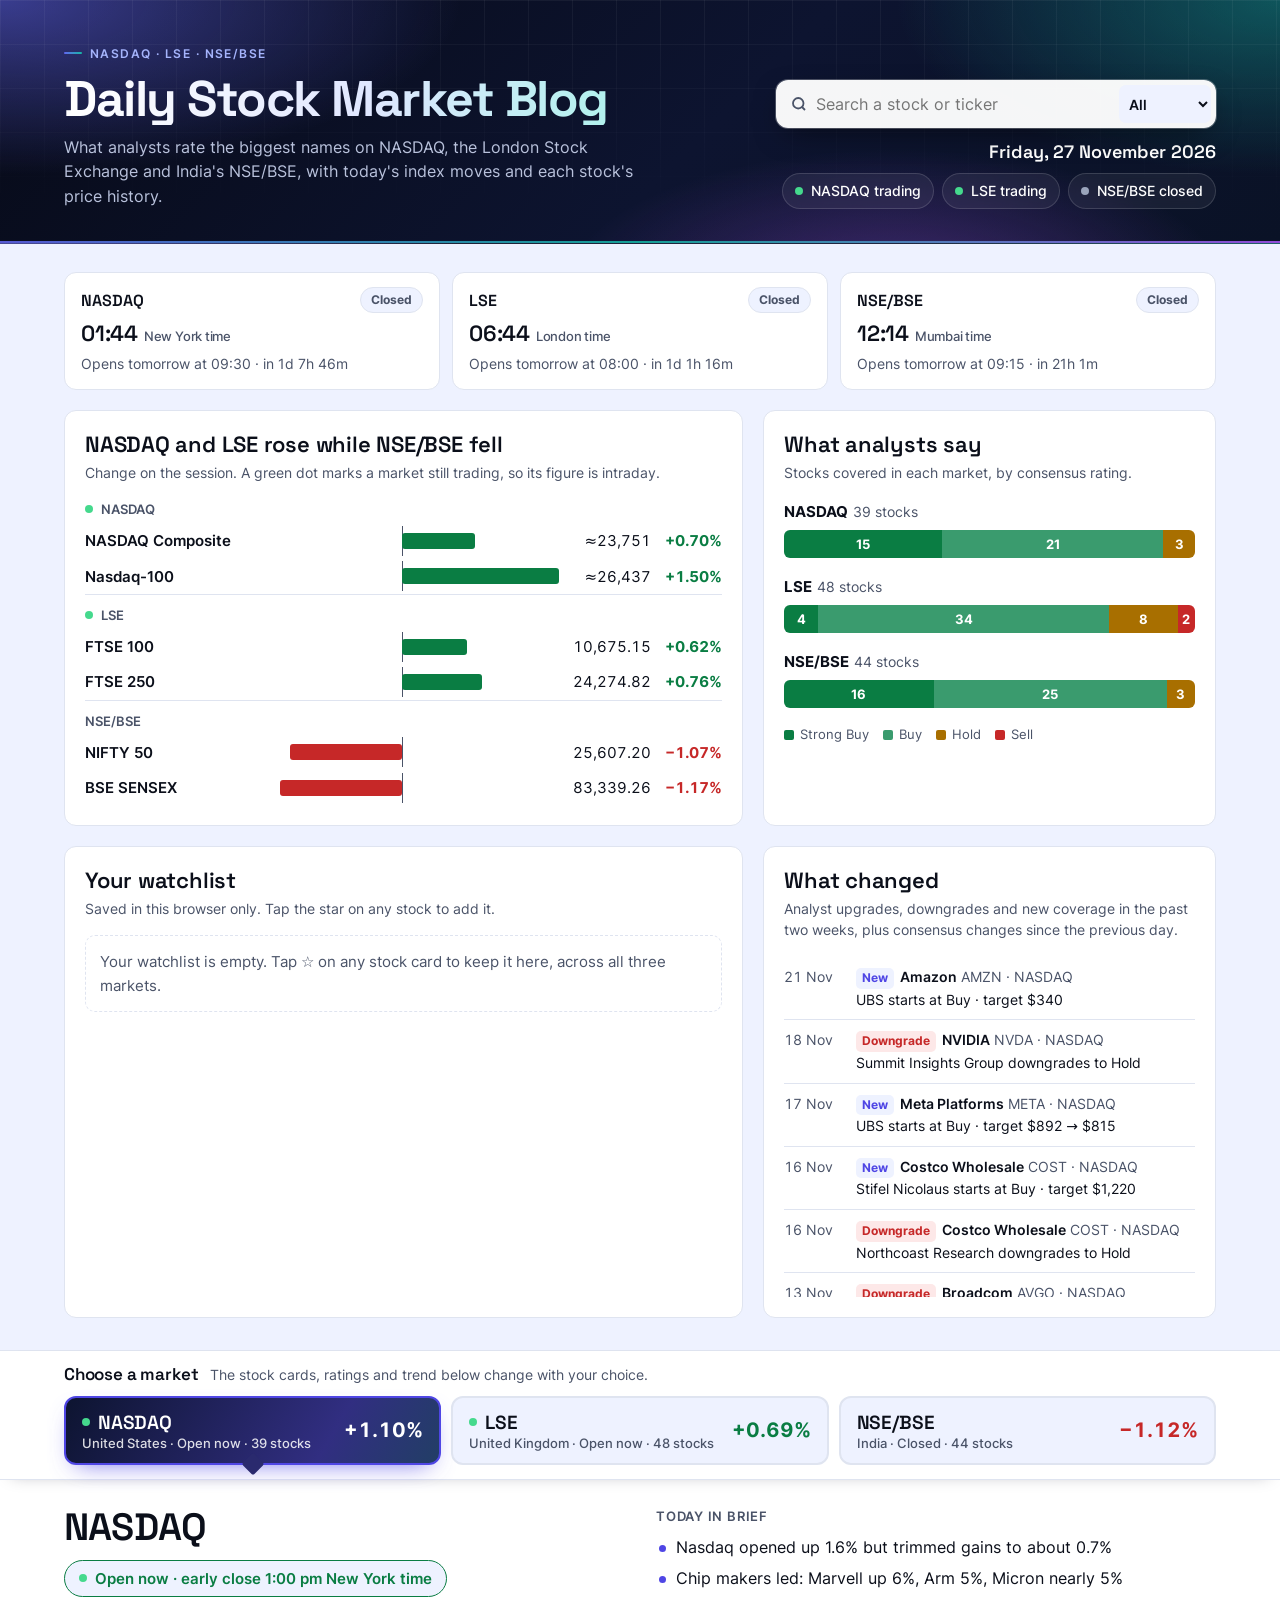
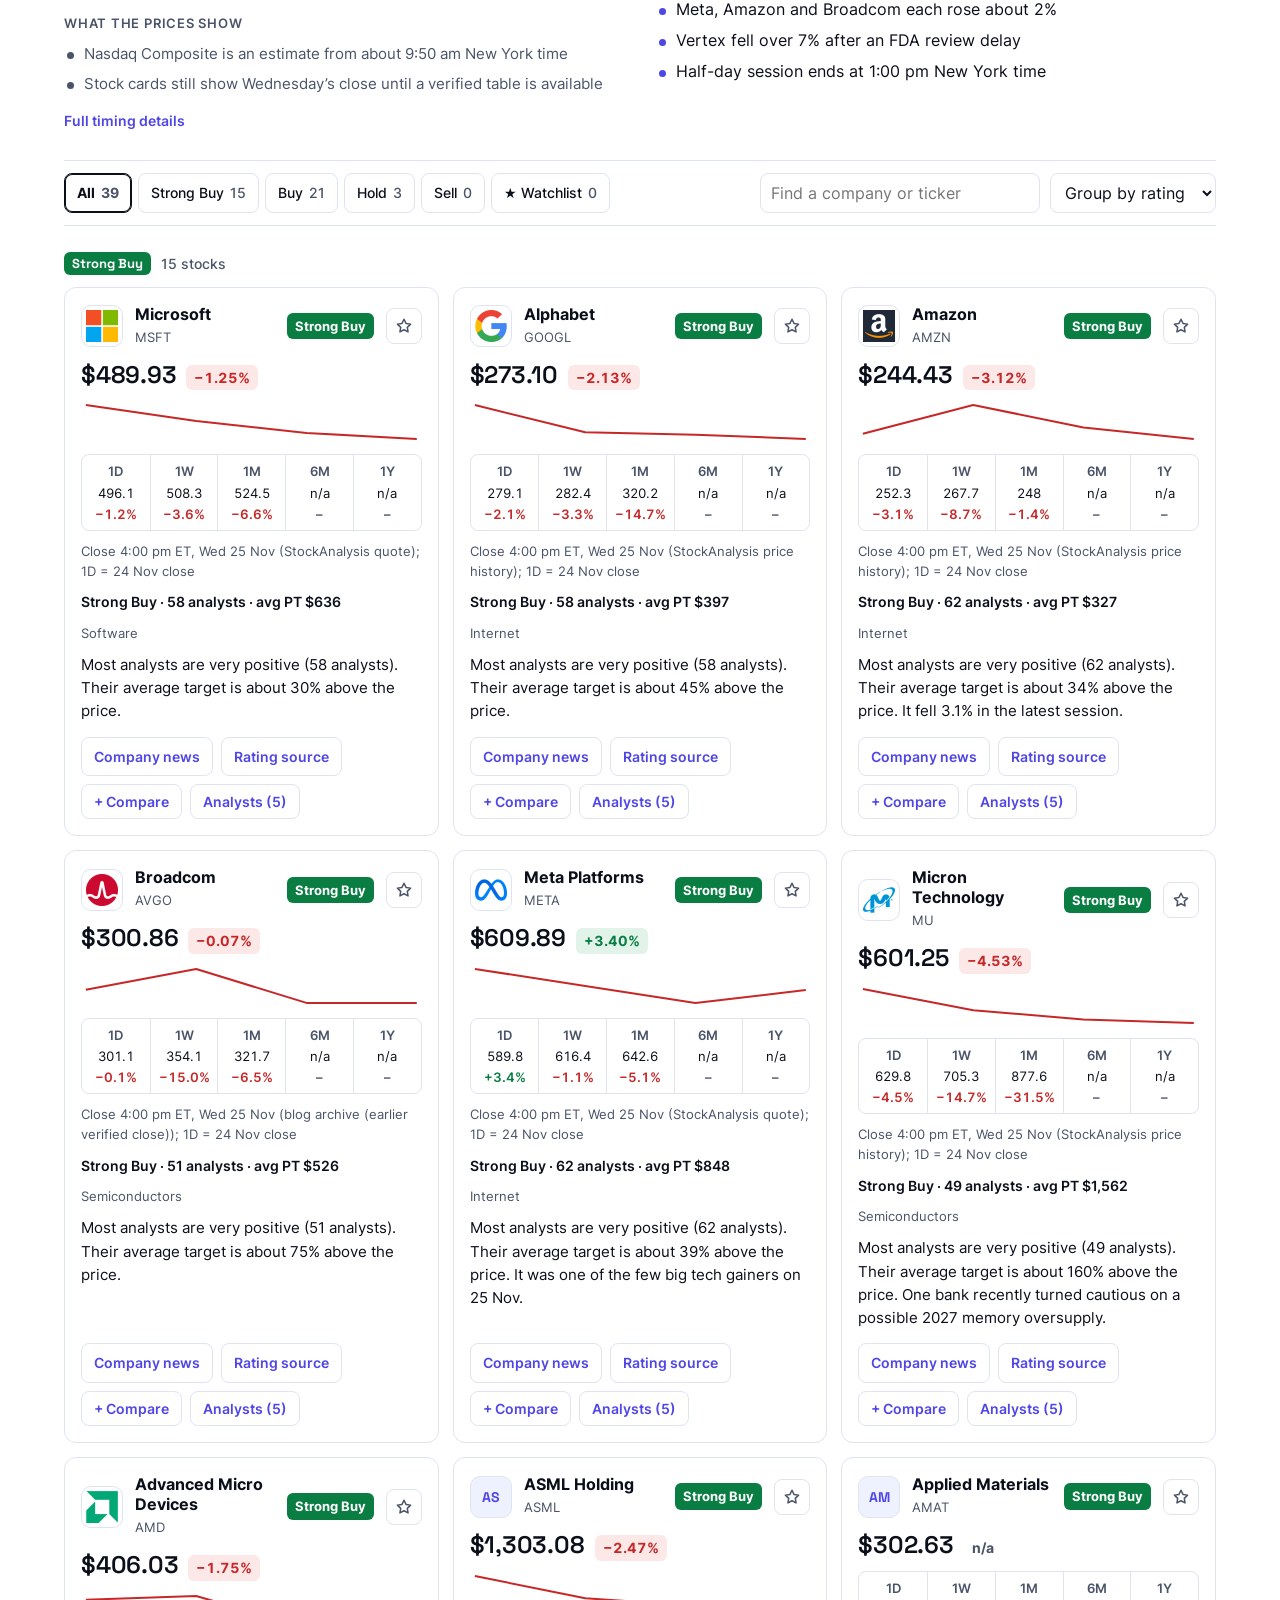
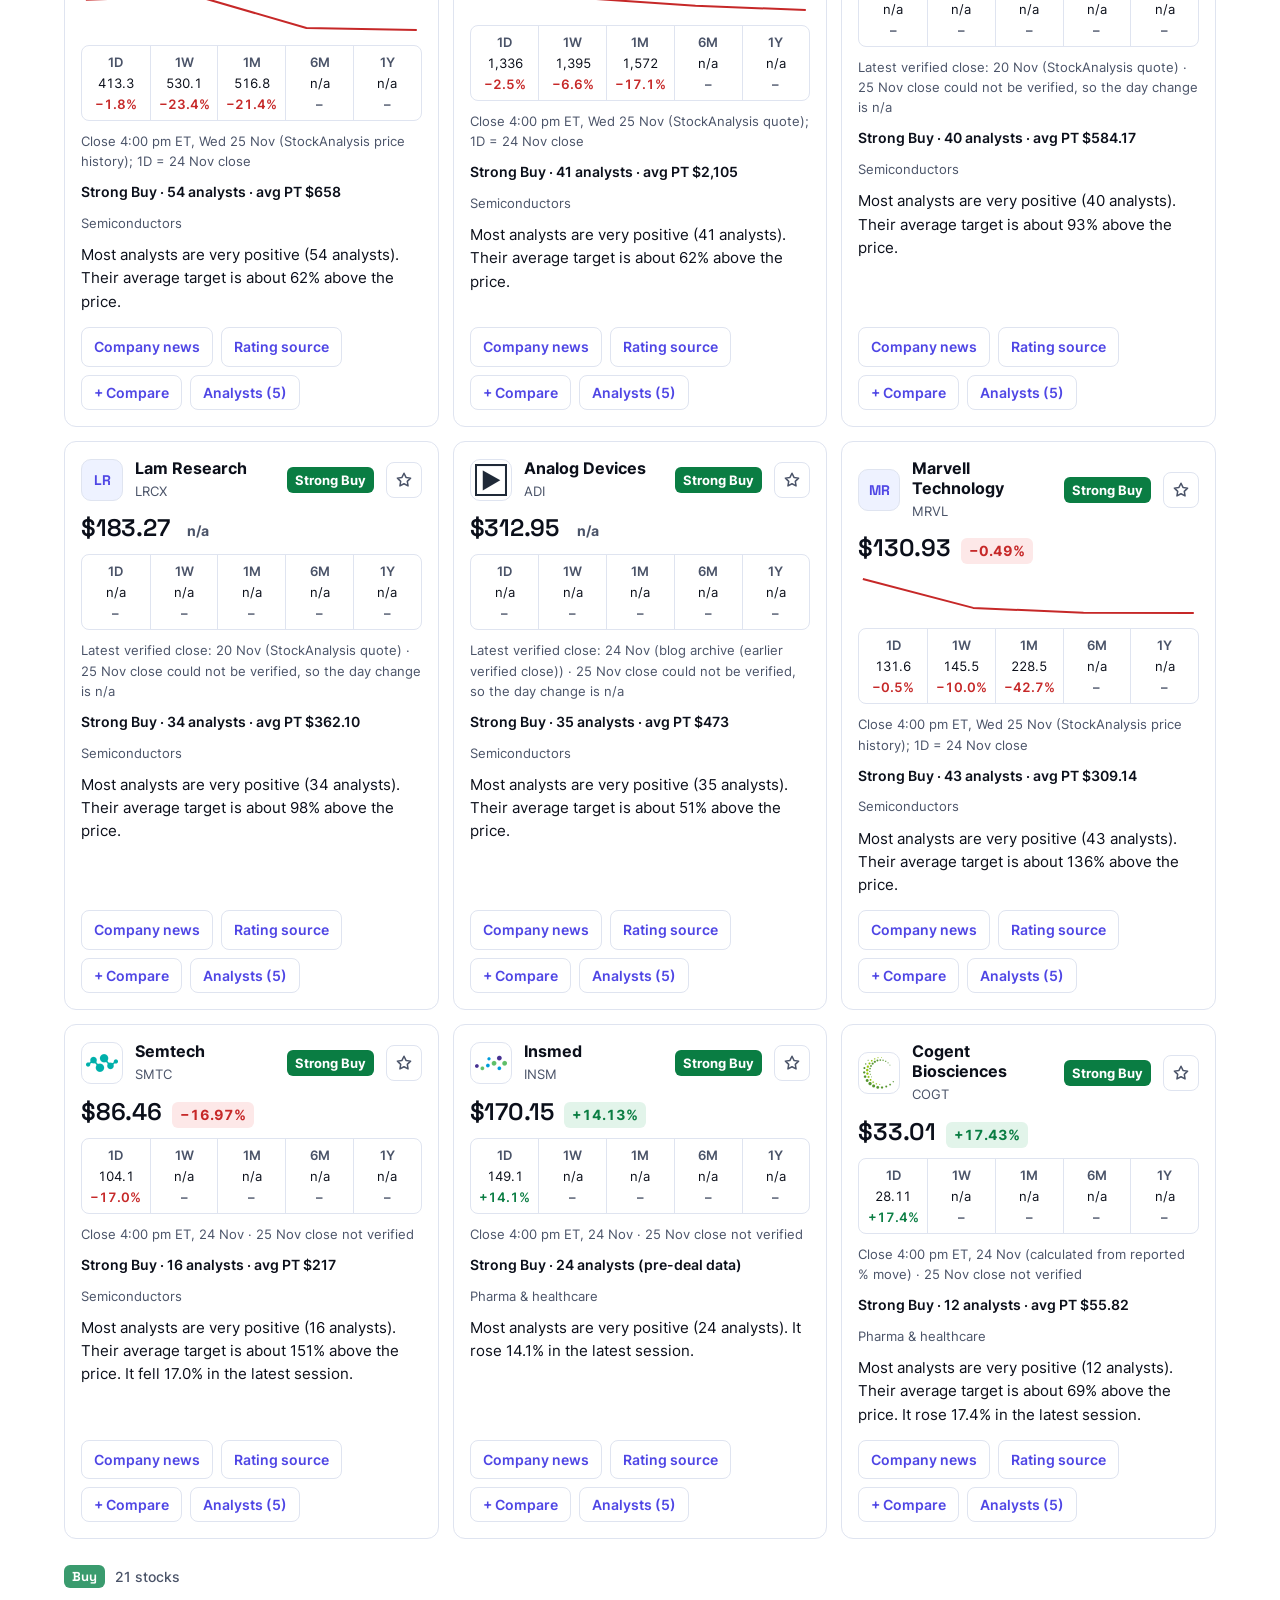
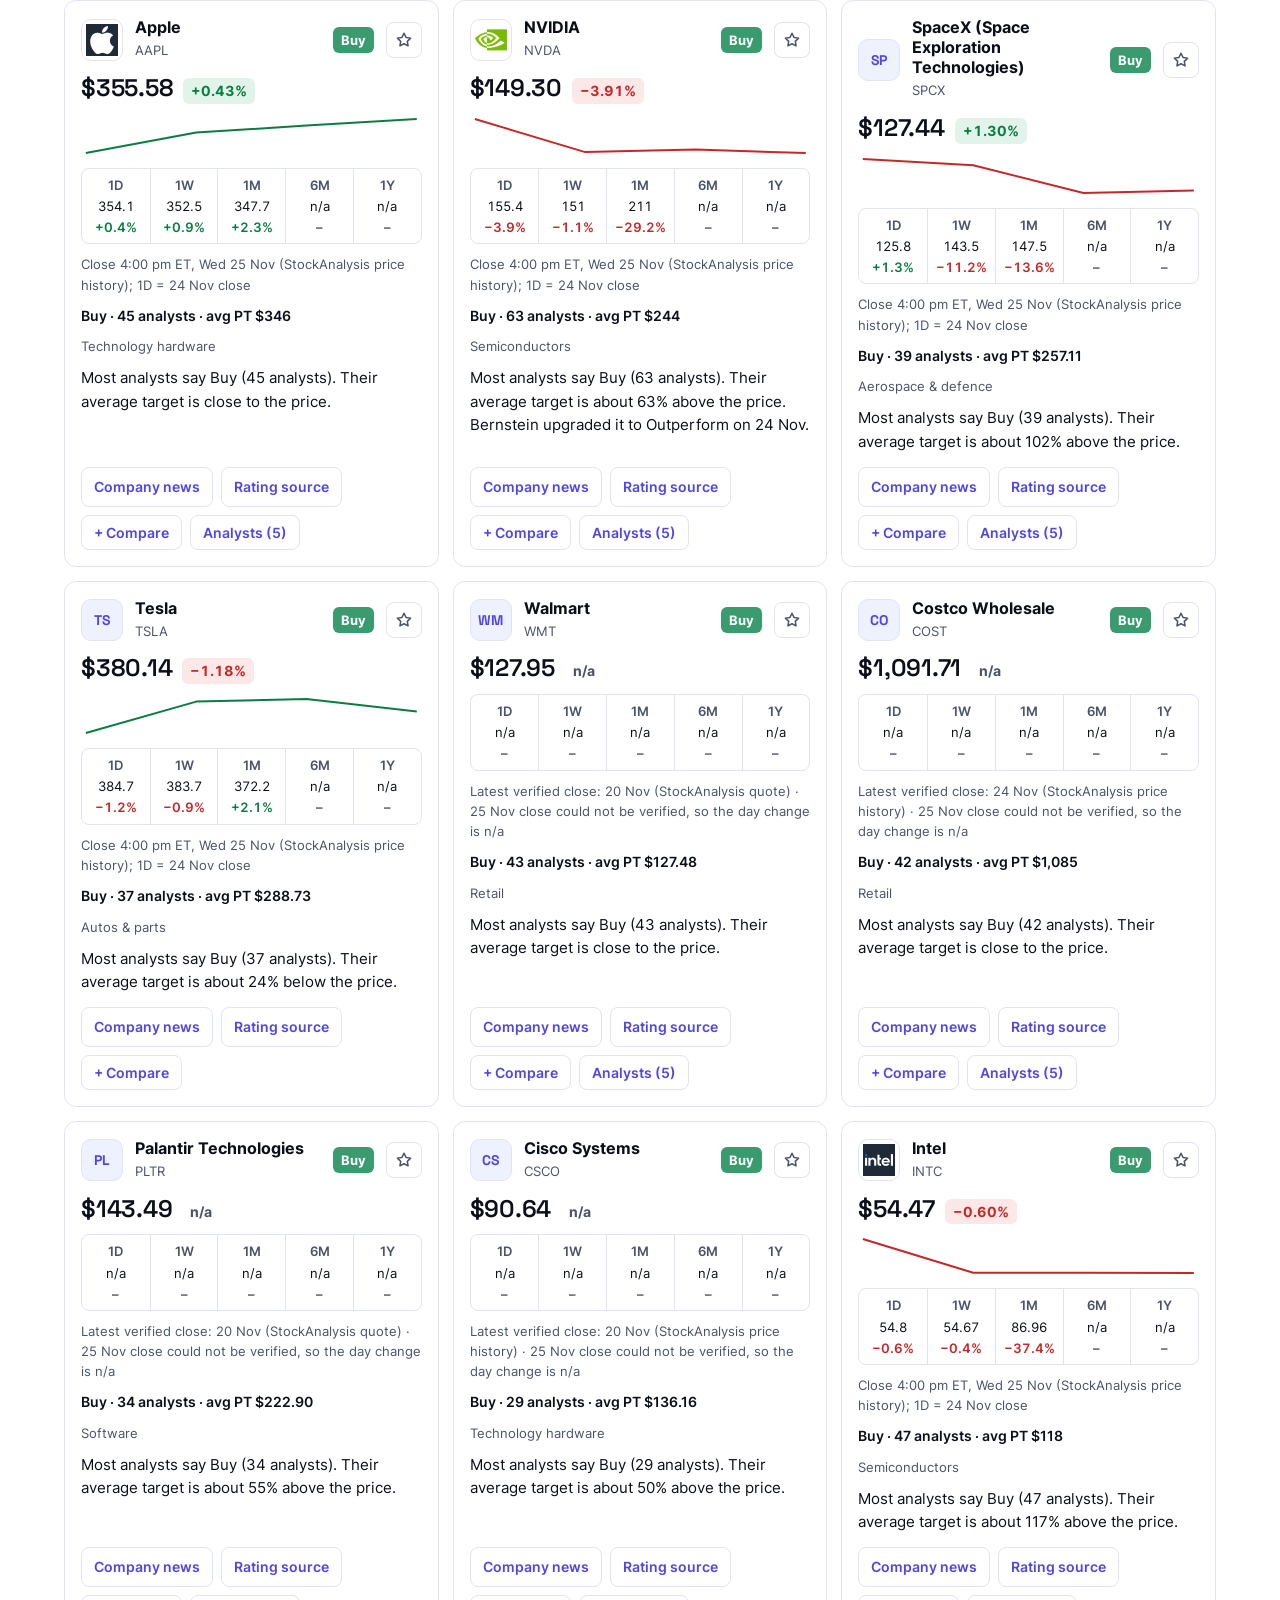
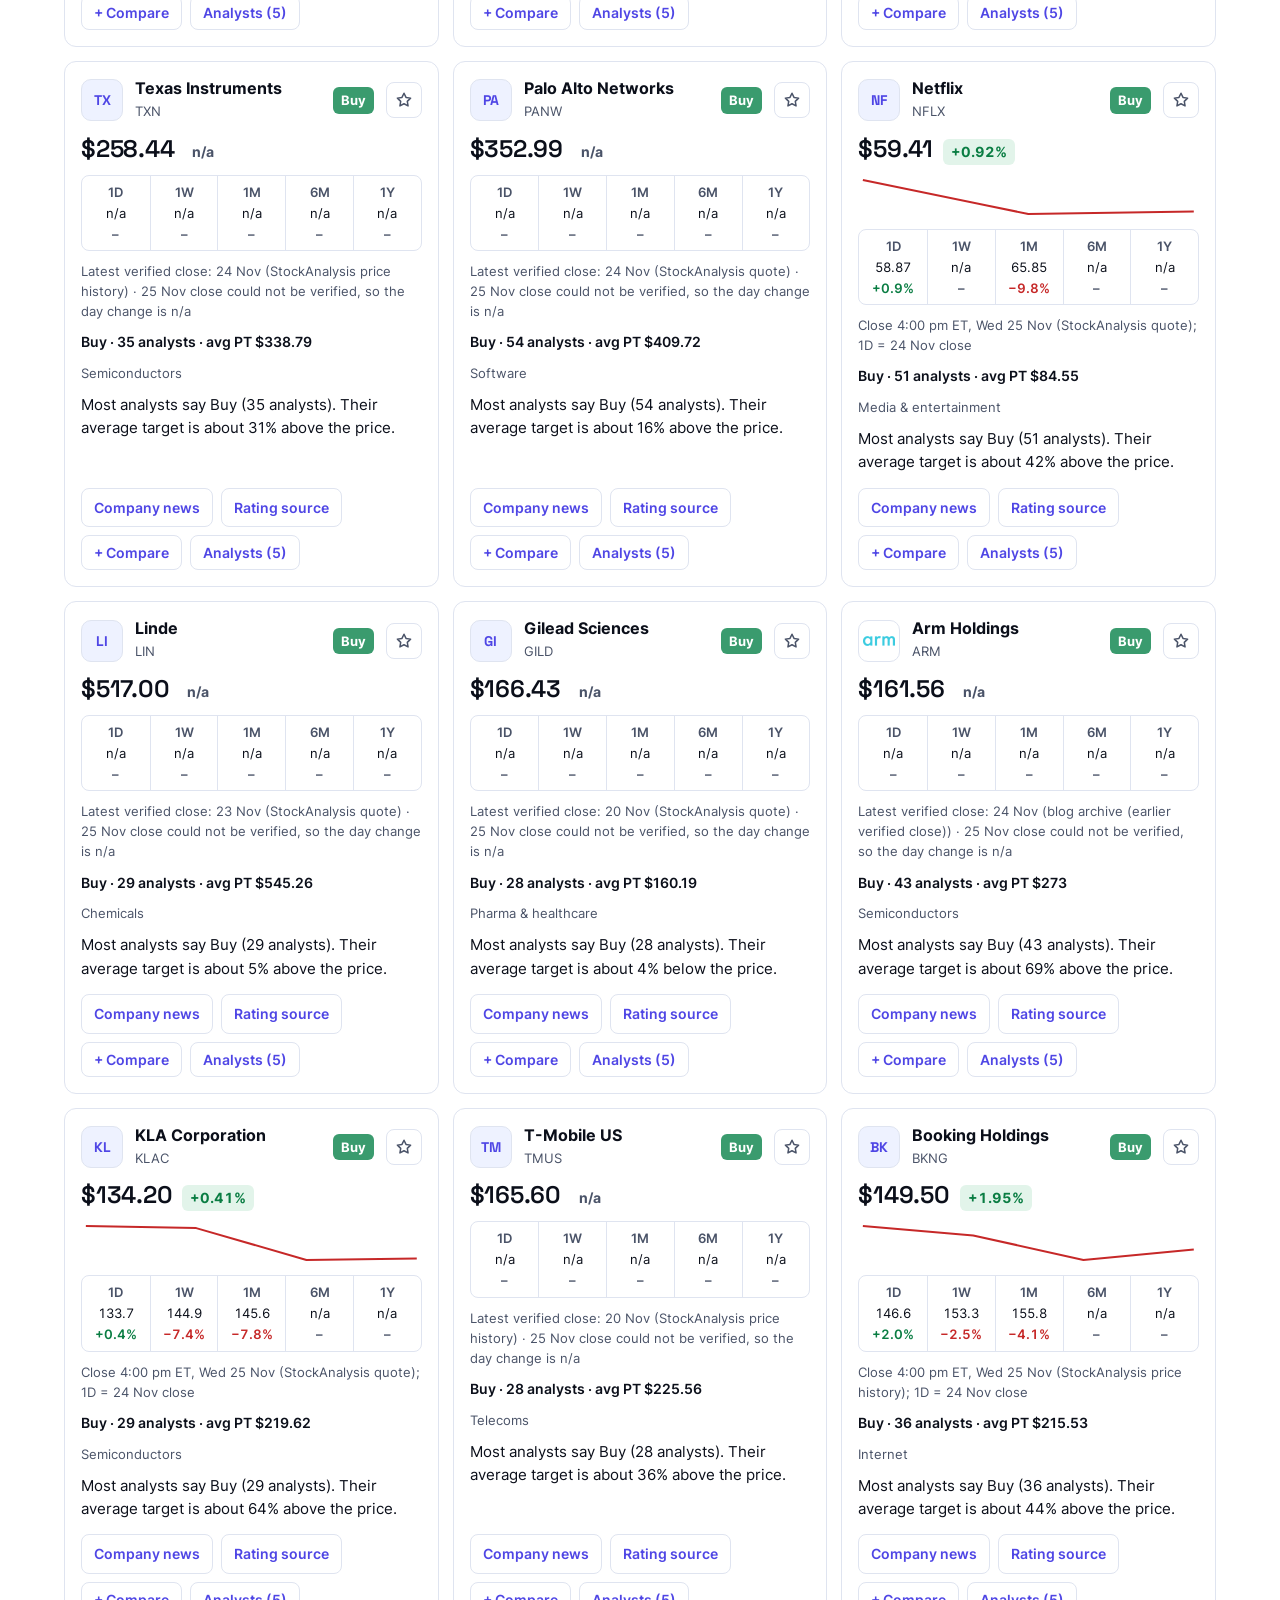
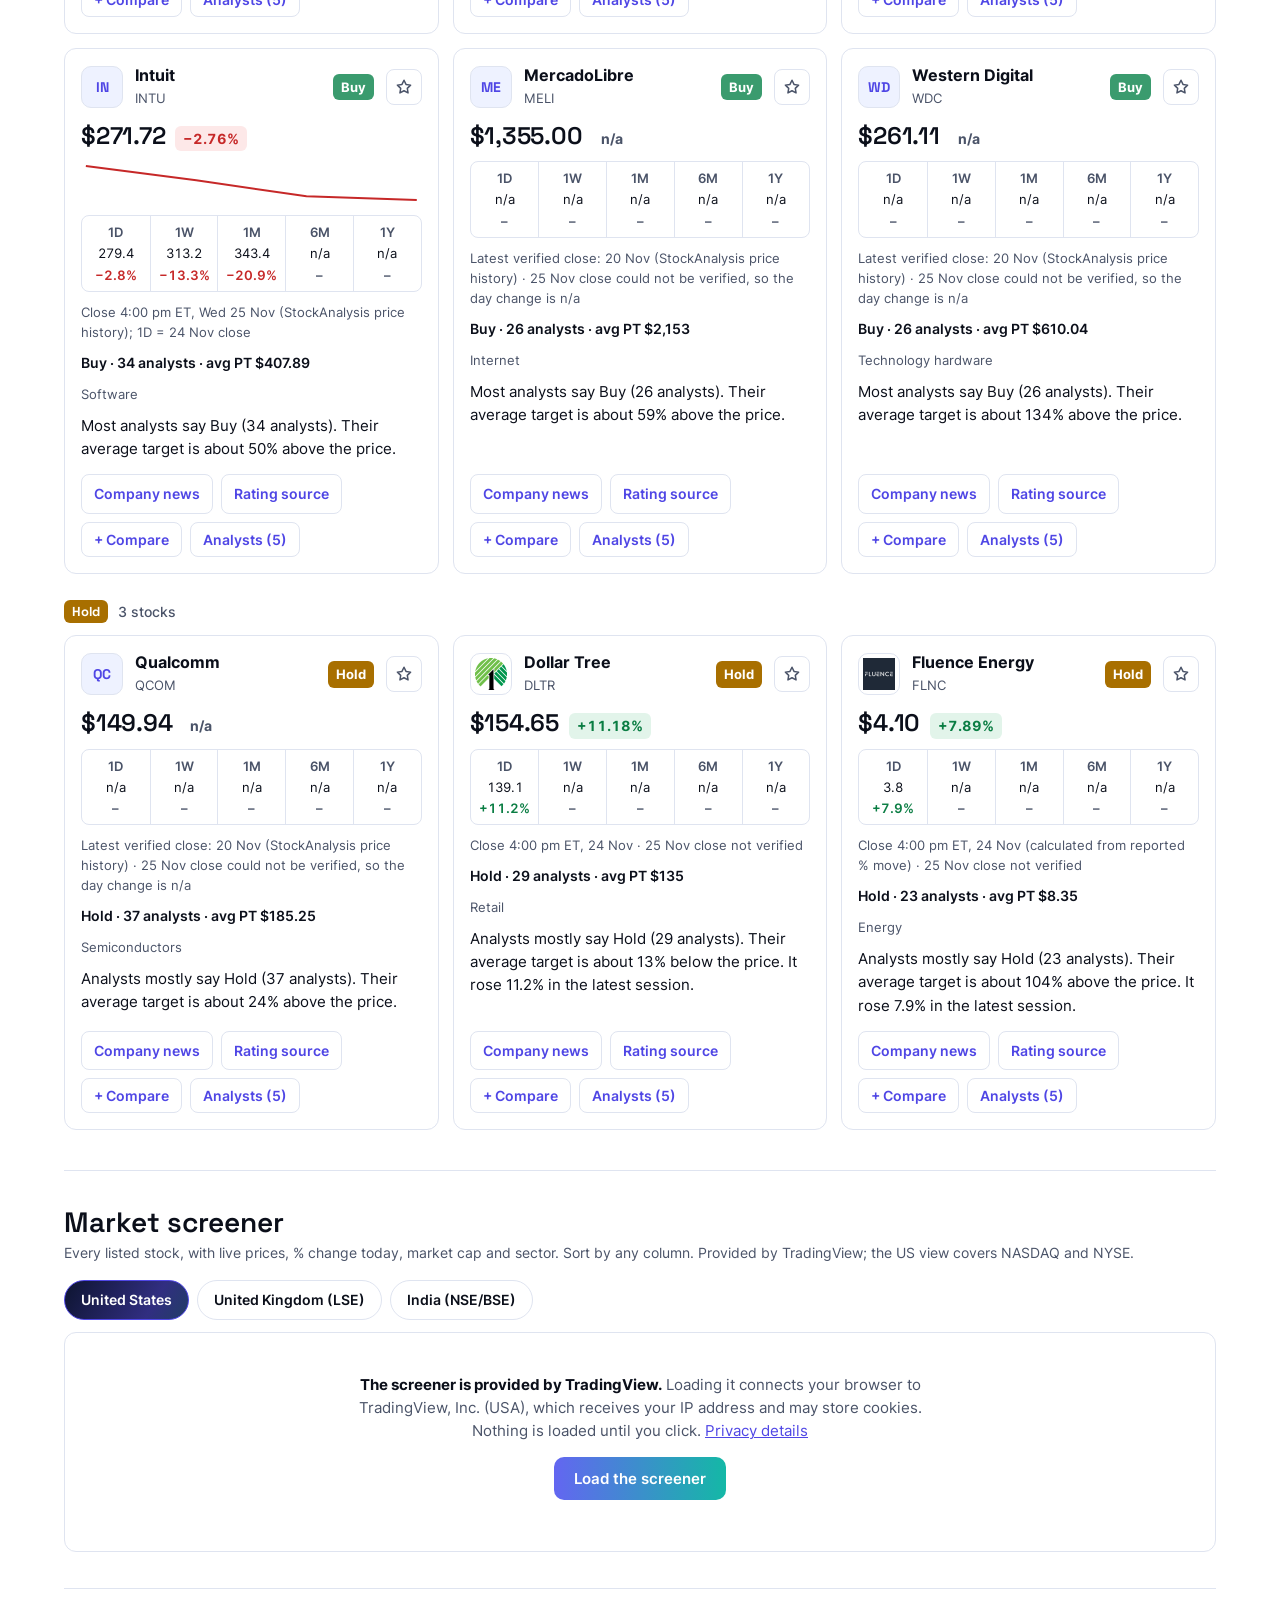
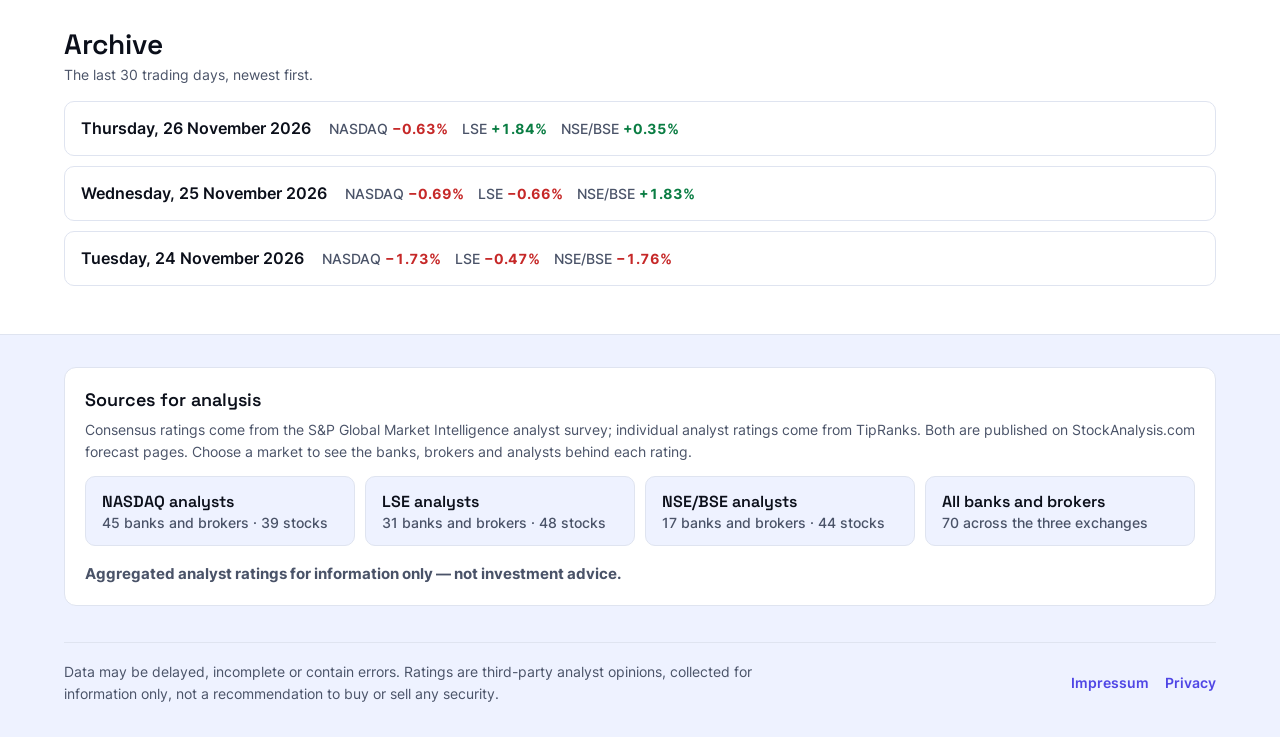
==== commit d0888737: "Blog data: hourly update 2026-11-27 16:53 Budapest" ====
--- a/index.html
+++ b/index.html
@@ -306,10 +306,10 @@
    "snapshot": [
     {
      "n": "NASDAQ Composite",
-     "lv": "23,958.46",
-     "pts": "+372.66",
-     "pct": 1.58,
-     "tm": "Intraday 9:30 am ET (opening bell) · Friday 27 Nov (Reuters); half-day session to 1:00 pm ET"
+     "lv": "≈23,751",
+     "pts": "≈+165",
+     "pct": 0.7,
+     "tm": "Intraday ~9:50 am ET · Friday 27 Nov; about +0.7% reported (Chip Dispatch), level worked out from Wednesday's close; opened at 23,958.46 (+1.58%)"
     },
     {
      "n": "Nasdaq-100",
@@ -320,17 +320,17 @@
     },
     {
      "n": "FTSE 100",
-     "lv": "10,673.92",
-     "pts": "+64.62",
-     "pct": 0.61,
-     "tm": "Intraday 12:13 pm GMT · Friday 27 Nov (Alliance News)"
+     "lv": "10,675.15",
+     "pts": "+65.85",
+     "pct": 0.62,
+     "tm": "Intraday 12:30 pm GMT · Friday 27 Nov (Reuters via Share Talk)"
     },
     {
      "n": "FTSE 250",
-     "lv": "24,308.63",
-     "pts": "+215.93",
-     "pct": 0.9,
-     "tm": "Intraday 11:10 am GMT · Friday 27 Nov (Sharecast)"
+     "lv": "24,274.82",
+     "pts": "+182.12",
+     "pct": 0.76,
+     "tm": "Intraday 12:30 pm GMT · Friday 27 Nov (Reuters via Share Talk)"
     },
     {
      "n": "NIFTY 50",
@@ -362,6 +362,7 @@
     "Hourly update at 14:53 Budapest time on Fri 27 Nov (1:53 pm London, 8:53 am ET, 7:23 pm IST): no FTSE 100 or FTSE 250 reading newer than 12:13 pm GMT with a clear time could be verified, so the FTSE 100 keeps the Alliance News midday level and the FTSE 250 keeps Thursday's close. A Reuters reading of 10,691.04 at 11:01 am GMT is mentioned in the trend only, as it is older. HSBC, Barclays and Standard Chartered now show approximate late-morning prices worked out from the % rises Reuters reported around 11:01 am GMT and Thursday's closes. NASDAQ opens at 9:30 am ET (half-day to 1:00 pm ET); no dated pre-market futures reading for today could be verified, so it still shows Wednesday's close. India is closed and keeps Friday's closes. Some sites could not be reached in this run.",
     "Hourly check at 12:53 Budapest time on Fri 27 Nov (11:53 London, 6:53 am ET, 5:23 pm IST): no newer time-stamped FTSE 100 or FTSE 250 level could be verified (several data sites could not be opened directly in this run), so the FTSE 100 keeps its mid-morning reading and the FTSE 250 keeps Thursday's close; an early FTSE 250 gain of about 0.8% (AskTraders) is mentioned in the London trend only. UK cards are unchanged. India is closed for the day and keeps Friday's closing levels; NASDAQ opens at 9:30 am ET (half-day to 1:00 pm ET) and still shows Wednesday's close.",
     "Hourly update at 15:53 Budapest time on Fri 27 Nov (2:53 pm London, 9:53 am ET, 8:23 pm IST): NASDAQ opened at 9:30 am ET for a half-day session (to 1:00 pm ET). The Composite shows Reuters' opening-bell reading (23,958.46, +1.58%; point change worked out from Wednesday's close). The Nasdaq-100 level is approximate: only its % gain at the open (about 1.5%, Longbridge) was reported, so the level was worked out from Wednesday's close. US stock cards still show Wednesday's closes: only pre-market prices were found for the day's big movers (Micron, AMD, Intel, Nvidia), so these are mentioned in the trend only and no new cards were added. FTSE 250 now shows Sharecast's 11:10 am GMT reading (24,308.63, +0.90%), which matches Thursday's close; the FTSE 100 keeps the 12:13 pm GMT Alliance News level, as no newer timed reading was found. UK and India cards are unchanged; India is closed and keeps Friday's closes. Several news sites could not be opened directly in this run, so figures come from search-result summaries.",
+    "Hourly update at 16:53 Budapest time on Fri 27 Nov (3:53 pm London, 10:53 am ET, 9:23 pm IST): FTSE 100 and FTSE 250 now show Reuters readings from 12:30 pm GMT (via Share Talk; point changes worked out from Thursday's closes); no later timed reading could be verified before London's 4:30 pm close. The NASDAQ Composite now shows an approximate level for about 9:50 am ET, worked out from the roughly 0.7% gain Chip Dispatch reported and Wednesday's close; the Nasdaq-100 keeps its opening reading because no later figure was found. US chip-stock moves (Marvell, Arm, Lam Research, Micron, Applied Materials, Intel) and Vertex's fall were reported as % changes only, without prices, so they are mentioned in the trend and no cards were changed or added. UK and India cards are unchanged; India is closed and keeps Friday's closes.",
     "This refresh rebuilds the stock list around a “core” set of the largest index members (marked core): 34 Nasdaq-100 names, 40 FTSE 100 names and 39 NIFTY 50 names, plus a few non-core movers and rating-change stocks. Judgement calls: Coca-Cola Europacific Partners and Compass were left out of the UK core because their London quotes are in mixed currencies; Bajaj Auto was left out of the India core because its rating page could not be loaded; SanDisk was left out because its recent price history looked inconsistent.",
     "US prices: 18 cards show verified 25 Nov closes. For 16 other large Nasdaq-100 names the 25 Nov close could not be verified, so each shows its latest verified close (20–24 Nov), labelled on the card. Nine more large members (Amgen, CrowdStrike, PepsiCo, Shopify, Intuitive Surgical, Vertex, AppLovin, ADP, Seagate) were not included because no close from the past week could be verified. Non-core US cards (Semtech, Insmed, Cogent, Dollar Tree, Fluence) still show their 24 Nov closes.",
     "UK prices are last trades at the 26 Nov close from Hargreaves Lansdown’s delayed FTSE 100/250 tables; the previous close (1D) is the price minus the reported day change. India prices are last traded prices at 3:31 pm IST on 26 Nov from Trendlyne; NSE’s official closing price (an average of the last 30 minutes) can differ slightly. India day changes use stored 25 Nov closes or % moves reported in 26 Nov market wraps; where neither was available the change shows n/a.",
@@ -375,22 +376,22 @@
      "id": "us",
      "flag": "🇺🇸",
      "name": "NASDAQ",
-     "time": "Open now (half-day session 9:30 am–1:00 pm ET). The NASDAQ Composite and Nasdaq-100 figures are opening readings from about 9:30 am ET on Fri 27 Nov; stock cards still show the previous close: Wed 25 Nov, 4:00 pm ET (NASDAQ was closed Thu 26 Nov for Thanksgiving), and some show an earlier verified close (20–24 Nov), labelled on each card.",
-     "trend": "Intraday (to ~9:35 am ET, 27 Nov): the Nasdaq Composite opened 372.66 points (1.58%) higher at 23,958.46 and the Nasdaq-100 rose about 1.5% at the bell, as traders returned from Thanksgiving and bought back battered chip and AI shares; the S&P 500 opened 1.1% higher at 7,262.61. Before the open, Nasdaq-100 futures were up about 2.4%, with Micron, AMD and Intel each up roughly 5–6% and Nvidia about 4% in pre-market trading. The rebound follows Wednesday's swing, when the Nasdaq-100 briefly fell about 20% below its record before closing 0.64% lower, and the index is still on course for its worst month since late 2022. Strategists warned the worries behind the sell-off—hot inflation data, expected Fed rate hikes, oil near $97 and the proposed US tariffs—remain unresolved. Friday is a shortened session that ends at 1:00 pm ET.",
+     "time": "Open now (half-day session 9:30 am–1:00 pm ET). The NASDAQ Composite figure is an intraday estimate from about 9:50 am ET on Fri 27 Nov; the Nasdaq-100 figure is its opening reading (about 9:30 am ET). Stock cards still show the previous close: Wed 25 Nov, 4:00 pm ET (NASDAQ was closed Thu 26 Nov for Thanksgiving), and some show an earlier verified close (20–24 Nov), labelled on each card.",
+     "trend": "Intraday (to ~9:50 am ET, 27 Nov): the Nasdaq Composite opened 1.58% higher at 23,958.46 as traders returned from Thanksgiving and bought back battered chip and AI shares, but the gain had narrowed to about 0.7% by 9:50 am, with the S&P 500 and Dow each up about 0.6%. Chip stocks led early trading: Marvell rose about 6%, Arm 5%, Lam Research and Micron nearly 5%, Applied Materials 4% and Intel 3.5%, while Broadcom gained about 2% and Meta and Amazon more than 2%. Vertex Pharmaceuticals fell more than 7% after the FDA extended a drug review by up to three months, and Altria slipped about 2% on reports it is weighing an offer for Imperial Brands. The rebound follows a record one-day jump in China's chip index and an upward revision to US third-quarter growth, but the Nasdaq-100 is still on course for its worst month since late 2022, and worries over inflation, possible Fed rate hikes, oil and proposed US tariffs remain. Friday is a shortened session that ends at 1:00 pm ET.",
      "brief": {
       "status": "Open now · early close 1:00 pm New York time",
       "times": [
-       "Index figures are readings from the 9:30 am opening bell",
+       "Nasdaq Composite is an estimate from about 9:50 am New York time",
        "Stock cards still show Wednesday’s close until a verified table is available"
       ],
       "moves": [
-       "Nasdaq opened up about 1.6% after Thanksgiving",
-       "Chip and AI shares led the rebound",
-       "Micron, AMD and Intel jumped about 5% before the open",
-       "Nasdaq-100 is still heading for its worst month since 2022",
+       "Nasdaq opened up 1.6% but trimmed gains to about 0.7%",
+       "Chip makers led: Marvell up 6%, Arm 5%, Micron nearly 5%",
+       "Meta, Amazon and Broadcom each rose about 2%",
+       "Vertex fell over 7% after an FDA review delay",
        "Half-day session ends at 1:00 pm New York time"
       ],
-      "forTrend": "Intraday (to ~9:35 am ET, 27 Nov): the Nasdaq Composite opened 372.66 points (1.58%) higher at 23,958.46 and the Nasdaq-100 rose about 1.5% at the bell, as traders returned from Thanksgiving and bought back battered chip and AI shares; the S&P 500 opened 1.1% higher at 7,262.61. Before the open, Nasdaq-100 futures were up about 2.4%, with Micron, AMD and Intel each up roughly 5–6% and Nvidia about 4% in pre-market trading. The rebound follows Wednesday's swing, when the Nasdaq-100 briefly fell about 20% below its record before closing 0.64% lower, and the index is still on course for its worst month since late 2022. Strategists warned the worries behind the sell-off—hot inflation data, expected Fed rate hikes, oil near $97 and the proposed US tariffs—remain unresolved. Friday is a shortened session that ends at 1:00 pm ET."
+      "forTrend": "Intraday (to ~9:50 am ET, 27 Nov): the Nasdaq Composite opened 1.58% higher at 23,958.46 as traders returned from Thanksgiving and bought back battered chip and AI shares, but the gain had narrowed to about 0.7% by 9:50 am, with the S&P 500 and Dow each up about 0.6%. Chip stocks led early trading: Marvell rose about 6%, Arm 5%, Lam Research and Micron nearly 5%, Applied Materials 4% and Intel 3.5%, while Broadcom gained about 2% and Meta and Amazon more than 2%. Vertex Pharmaceuticals fell more than 7% after the FDA extended a drug review by up to three months, and Altria slipped about 2% on reports it is weighing an offer for Imperial Brands. The rebound follows a record one-day jump in China's chip index and an upward revision to US third-quarter growth, but the Nasdaq-100 is still on course for its worst month since late 2022, and worries over inflation, possible Fed rate hikes, oil and proposed US tariffs remain. Friday is a shortened session that ends at 1:00 pm ET."
      },
      "histDates": [
       "Previous session (24 Nov for cards with 25 Nov closes)",
@@ -2895,22 +2896,22 @@
      "id": "uk",
      "flag": "🇬🇧",
      "name": "London Stock Exchange",
-     "time": "Open now (session 8:00 am–4:30 pm GMT). The FTSE 100 figure is an intraday reading from 12:13 pm GMT and the FTSE 250 from 11:10 am GMT on Fri 27 Nov; most cards still show Thursday 26 Nov closing prices (4:30 pm GMT, delayed feed). Fresnillo, Antofagasta, Glencore, HSBC, Barclays and Standard Chartered show approximate Friday-morning prices worked out from reported % moves. Prices in GBX (pence).",
-     "trend": "Intraday (to ~12:15 pm GMT, 27 Nov): the FTSE 100 was up 64.62 points (0.61%) at 10,673.92 at 12:13 pm, according to Alliance News, after touching about 10,691 (up 0.8%) around 11:00 am, and is heading for a weekly rise of about 3.2%, its best week in eight months. The FTSE 250 was up 215.93 points (0.90%) at 24,308.63 at 11:10 am, according to Sharecast. Miners led as copper posted its biggest gain since January and gold and silver recovered: Fresnillo was the top blue-chip riser, up about 5%, with Anglo American, Antofagasta and Glencore each up more than 4%. Banks also rallied, with Standard Chartered up about 3.4%, Barclays 2.3% and HSBC 1.8% by late morning, helped by reports that the Bank of England plans to ease capital requirements for big UK lenders. Brent crude above $97 a barrel weighed on travel and consumer stocks, while easing worries over the proposed US tariffs supported sentiment; Wall Street's strong open after Thanksgiving gave a further lift into the afternoon.",
+     "time": "Open now (session 8:00 am–4:30 pm GMT). The FTSE 100 and FTSE 250 figures are intraday readings from 12:30 pm GMT on Fri 27 Nov; most cards still show Thursday 26 Nov closing prices (4:30 pm GMT, delayed feed). Fresnillo, Antofagasta, Glencore, HSBC, Barclays and Standard Chartered show approximate Friday-morning prices worked out from reported % moves. Prices in GBX (pence).",
+     "trend": "Intraday (to ~12:30 pm GMT, 27 Nov): the FTSE 100 was up 0.62% at 10,675.15 at 12:30 pm, according to Reuters, after touching about 10,691 (up 0.8%) around 11:00 am, and is heading for its best week in about eight months. The FTSE 250 was up 0.76% at 24,274.82, on course for its best week in almost four months. Miners led as copper posted its biggest gain since January and gold and silver recovered: Fresnillo was the top blue-chip riser, up about 5%, with Anglo American, Antofagasta and Glencore each up more than 4%. Banks also rallied, with Standard Chartered up about 3.4%, Barclays 2.3% and HSBC 1.8%, after a Bank of England review proposed lower capital requirements for big UK-focused lenders, while Unilever and Diageo slipped about 1%. Easing worries over the proposed US tariffs and Wall Street's strong open after Thanksgiving supported sentiment, while high oil prices weighed on travel and consumer stocks.",
      "brief": {
       "status": "Open now · closes 4:30 pm London time",
       "times": [
-       "FTSE 100 is a Friday reading from 12:13 pm; FTSE 250 from 11:10 am London time",
+       "FTSE 100 and FTSE 250 are readings from 12:30 pm London time",
        "Most cards show Thursday’s close; three miners and three banks show Friday-morning estimates"
       ],
       "moves": [
-       "FTSE 100 up about 0.6% at midday; FTSE 250 up 0.9%",
-       "Set for its best week in eight months, up about 3.2%",
+       "FTSE 100 up about 0.6% at lunchtime; FTSE 250 up 0.8%",
+       "Set for its best week in about eight months",
        "Miners led as copper had its best day since January",
-       "Banks rallied on hopes of lighter capital rules",
-       "Oil above $97 weighed on travel and consumer shares"
+       "Banks rallied on proposed lighter capital rules",
+       "Unilever and Diageo slipped about 1%"
       ],
-      "forTrend": "Intraday (to ~12:15 pm GMT, 27 Nov): the FTSE 100 was up 64.62 points (0.61%) at 10,673.92 at 12:13 pm, according to Alliance News, after touching about 10,691 (up 0.8%) around 11:00 am, and is heading for a weekly rise of about 3.2%, its best week in eight months. The FTSE 250 was up 215.93 points (0.90%) at 24,308.63 at 11:10 am, according to Sharecast. Miners led as copper posted its biggest gain since January and gold and silver recovered: Fresnillo was the top blue-chip riser, up about 5%, with Anglo American, Antofagasta and Glencore each up more than 4%. Banks also rallied, with Standard Chartered up about 3.4%, Barclays 2.3% and HSBC 1.8% by late morning, helped by reports that the Bank of England plans to ease capital requirements for big UK lenders. Brent crude above $97 a barrel weighed on travel and consumer stocks, while easing worries over the proposed US tariffs supported sentiment; Wall Street's strong open after Thanksgiving gave a further lift into the afternoon."
+      "forTrend": "Intraday (to ~12:30 pm GMT, 27 Nov): the FTSE 100 was up 0.62% at 10,675.15 at 12:30 pm, according to Reuters, after touching about 10,691 (up 0.8%) around 11:00 am, and is heading for its best week in about eight months. The FTSE 250 was up 0.76% at 24,274.82, on course for its best week in almost four months. Miners led as copper posted its biggest gain since January and gold and silver recovered: Fresnillo was the top blue-chip riser, up about 5%, with Anglo American, Antofagasta and Glencore each up more than 4%. Banks also rallied, with Standard Chartered up about 3.4%, Barclays 2.3% and HSBC 1.8%, after a Bank of England review proposed lower capital requirements for big UK-focused lenders, while Unilever and Diageo slipped about 1%. Easing worries over the proposed US tariffs and Wall Street's strong open after Thanksgiving supported sentiment, while high oil prices weighed on travel and consumer stocks."
      },
      "histDates": [
       "25 Nov 2026",
@@ -8379,6 +8380,22 @@
     [
      "Invezz — Nasdaq opens 1.5% higher as US equities head for weekly gains, 27 Nov",
      "https://invezz.com/news/2026/11/27/nasdaq-opens-1-5-higher-as-us-equities-head-for-weekly-gains-despite-volatility/"
+    ],
+    [
+     "Share Talk (Reuters) — FTSE 100 heads for biggest weekly gain in eight months, 27 Nov",
+     "https://www.share-talk.com/ftse-100-heads-for-biggest-weekly-gain-in-eight-months/"
+    ],
+    [
+     "Chip Dispatch — Nasdaq jumps 1.58% as Nvidia and Broadcom lead chip rebound, 27 Nov",
+     "https://chipdispatch.com/articles/nasdaq-jumps-1-58-as-nvidia-and-broadcom-join-chip-rebound"
+    ],
+    [
+     "KuCoin News — Chip stocks rally in US trading, Marvell up 6.1%, 27 Nov",
+     "https://www.kucoin.com/news/flash/chip-stocks-rally-in-u-s-trading-marvell-tech-up-6-1"
+    ],
+    [
+     "Yahoo Finance — Stock market today: Dow, S&P 500, Nasdaq gain on Black Friday, 27 Nov",
+     "https://finance.yahoo.com/markets/live/stock-market-today-firday-november-27-dow-sp-500-nasdaq-black-friday-holiday-091152065.html"
     ]
    ]
   },
--- a/fonts/fonts.css
+++ b/fonts/fonts.css
@@ -0,0 +1,8 @@
+/* Self-hosted fonts (Inter and Space Grotesk, SIL Open Font License 1.1, via Fontsource) */
+@font-face{font-family:"Inter";font-style:normal;font-weight:400;font-display:swap;src:url(inter-latin-400-normal.woff2) format("woff2")}
+@font-face{font-family:"Inter";font-style:normal;font-weight:500;font-display:swap;src:url(inter-latin-500-normal.woff2) format("woff2")}
+@font-face{font-family:"Inter";font-style:normal;font-weight:600;font-display:swap;src:url(inter-latin-600-normal.woff2) format("woff2")}
+@font-face{font-family:"Inter";font-style:normal;font-weight:700;font-display:swap;src:url(inter-latin-700-normal.woff2) format("woff2")}
+@font-face{font-family:"Space Grotesk";font-style:normal;font-weight:500;font-display:swap;src:url(space-grotesk-latin-500-normal.woff2) format("woff2")}
+@font-face{font-family:"Space Grotesk";font-style:normal;font-weight:600;font-display:swap;src:url(space-grotesk-latin-600-normal.woff2) format("woff2")}
+@font-face{font-family:"Space Grotesk";font-style:normal;font-weight:700;font-display:swap;src:url(space-grotesk-latin-700-normal.woff2) format("woff2")}
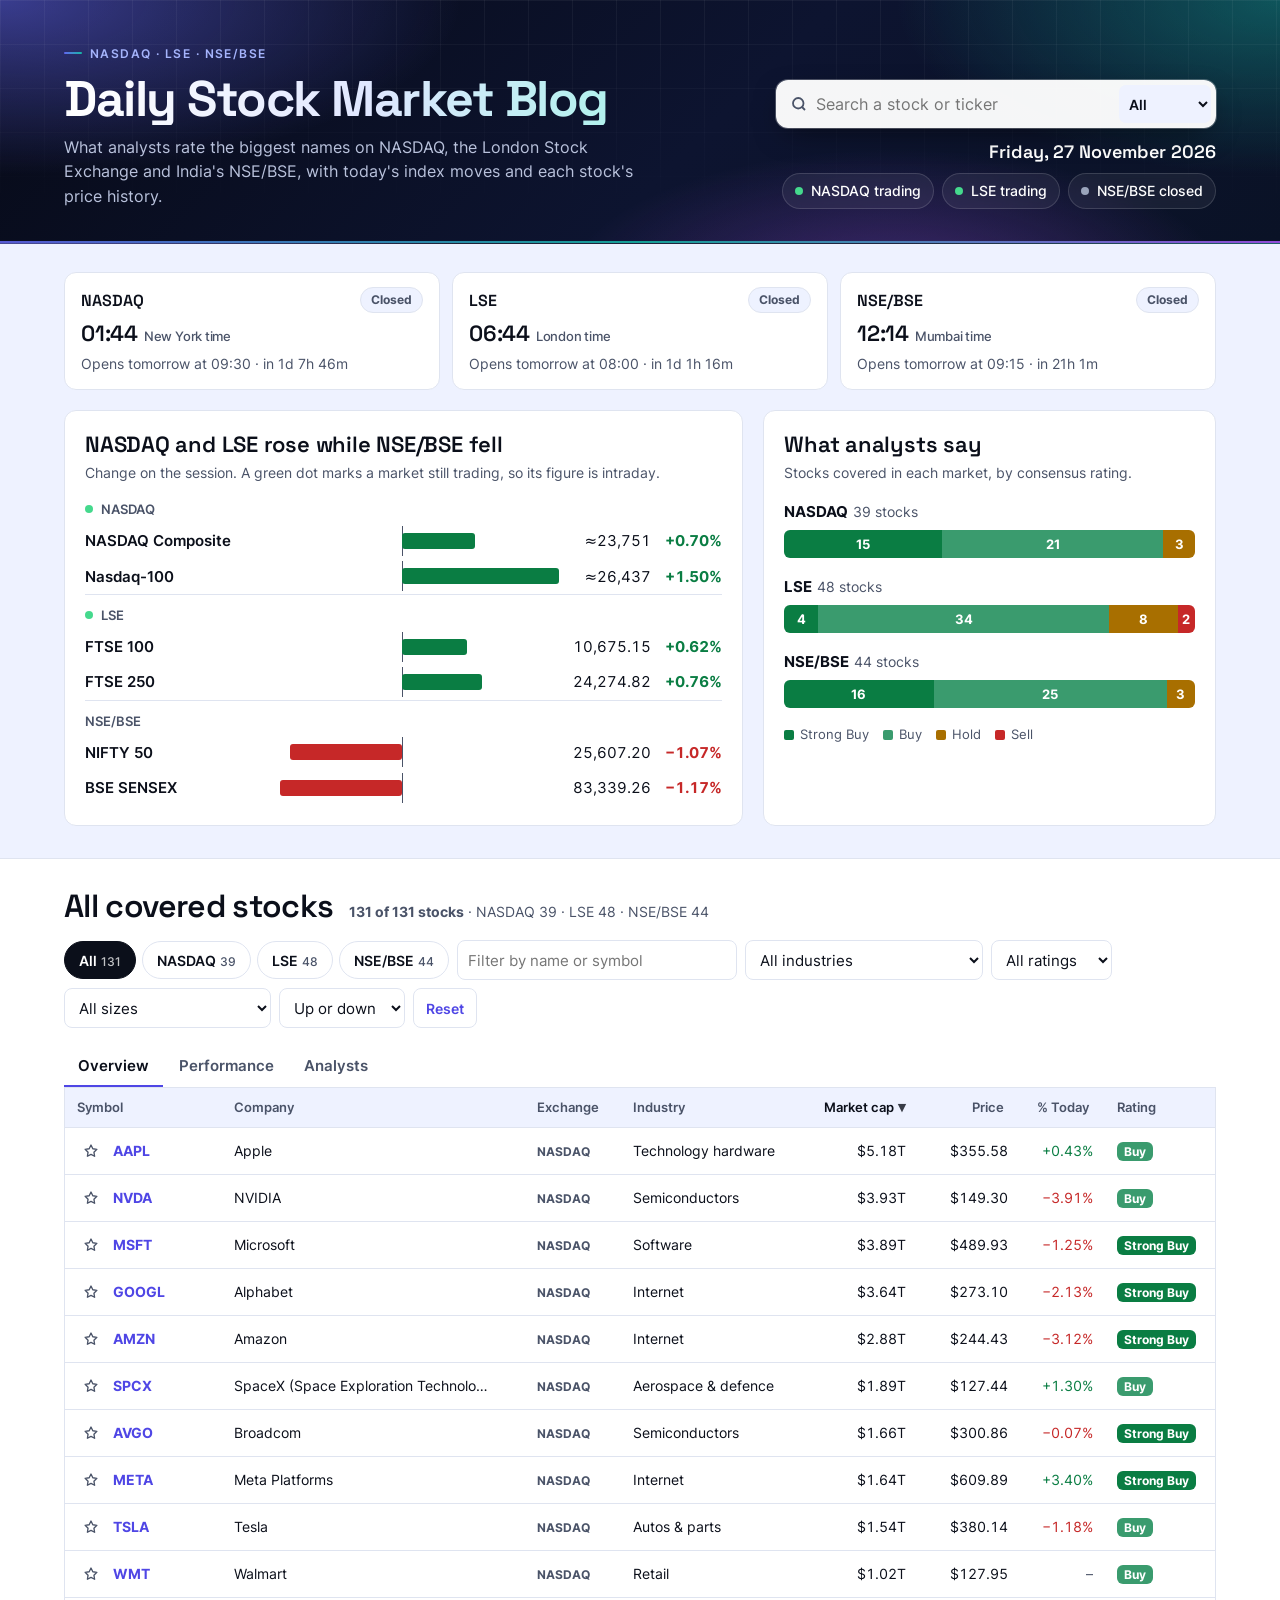
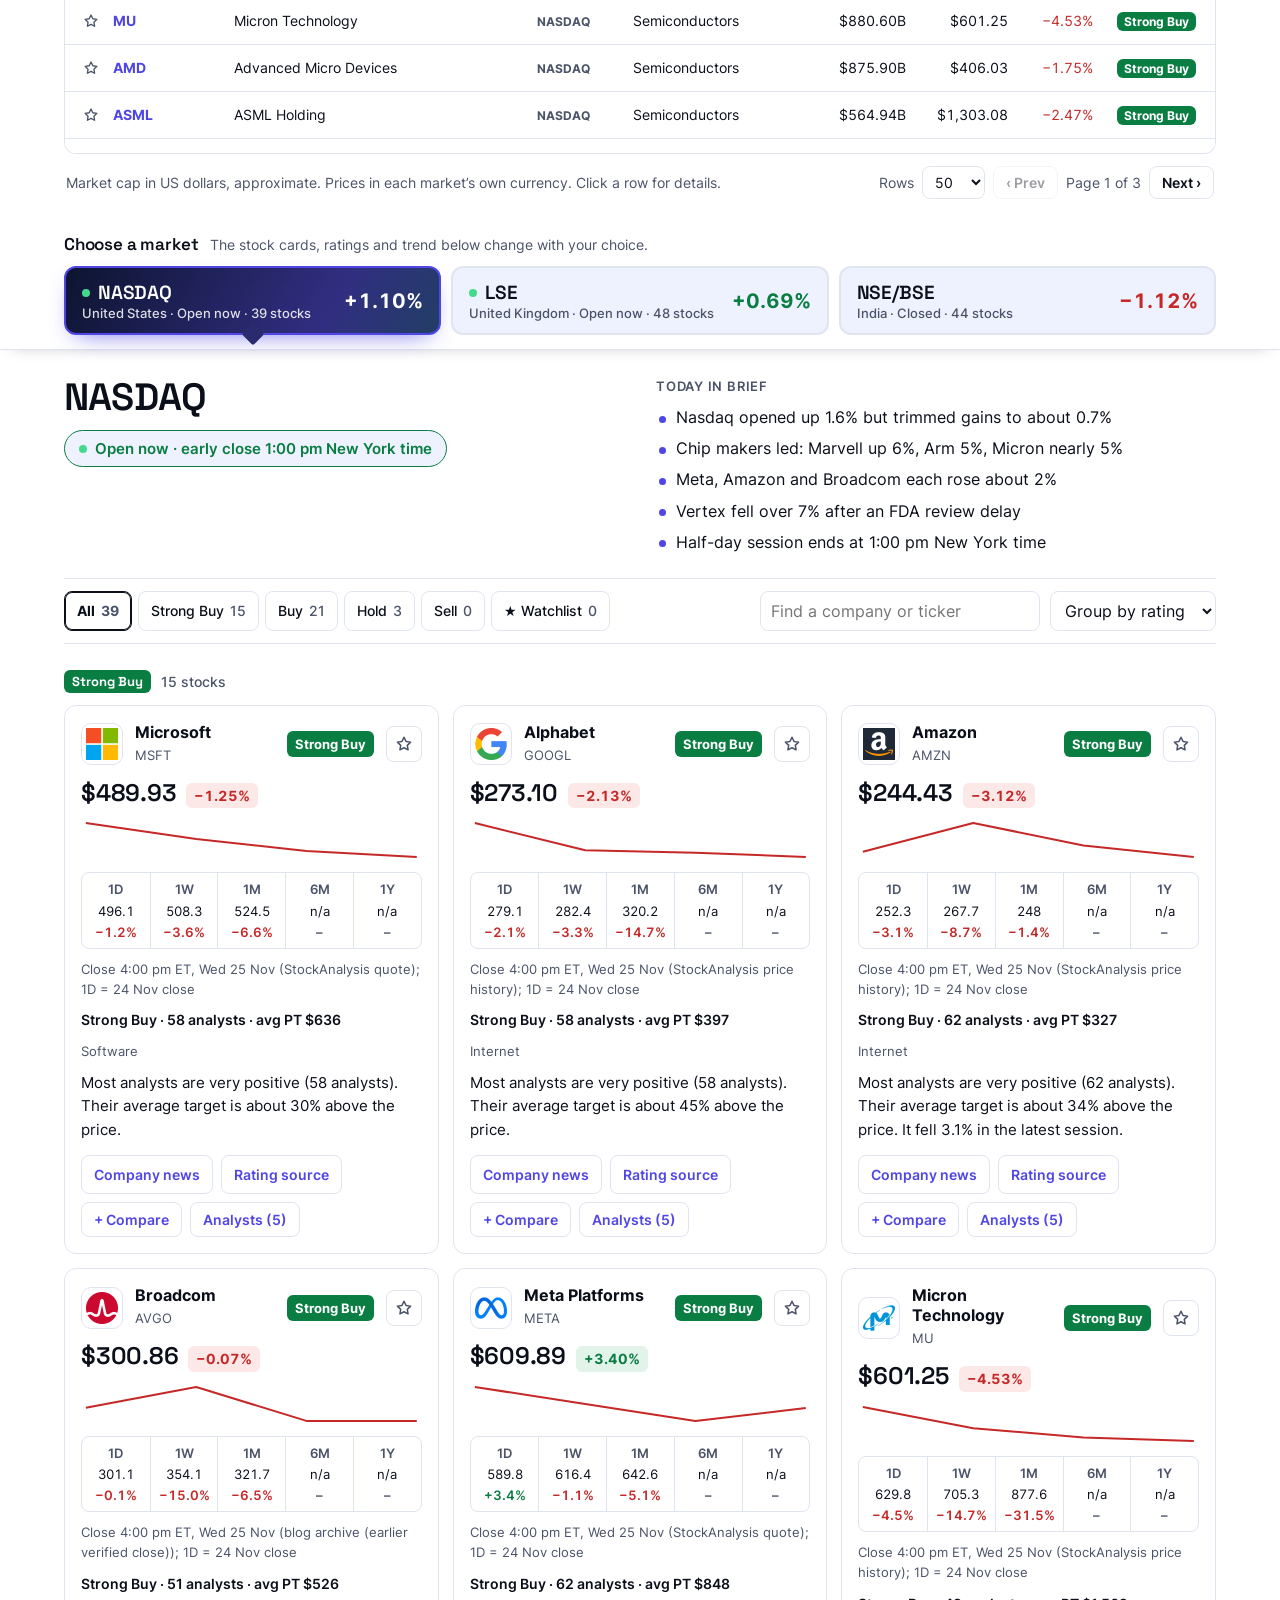
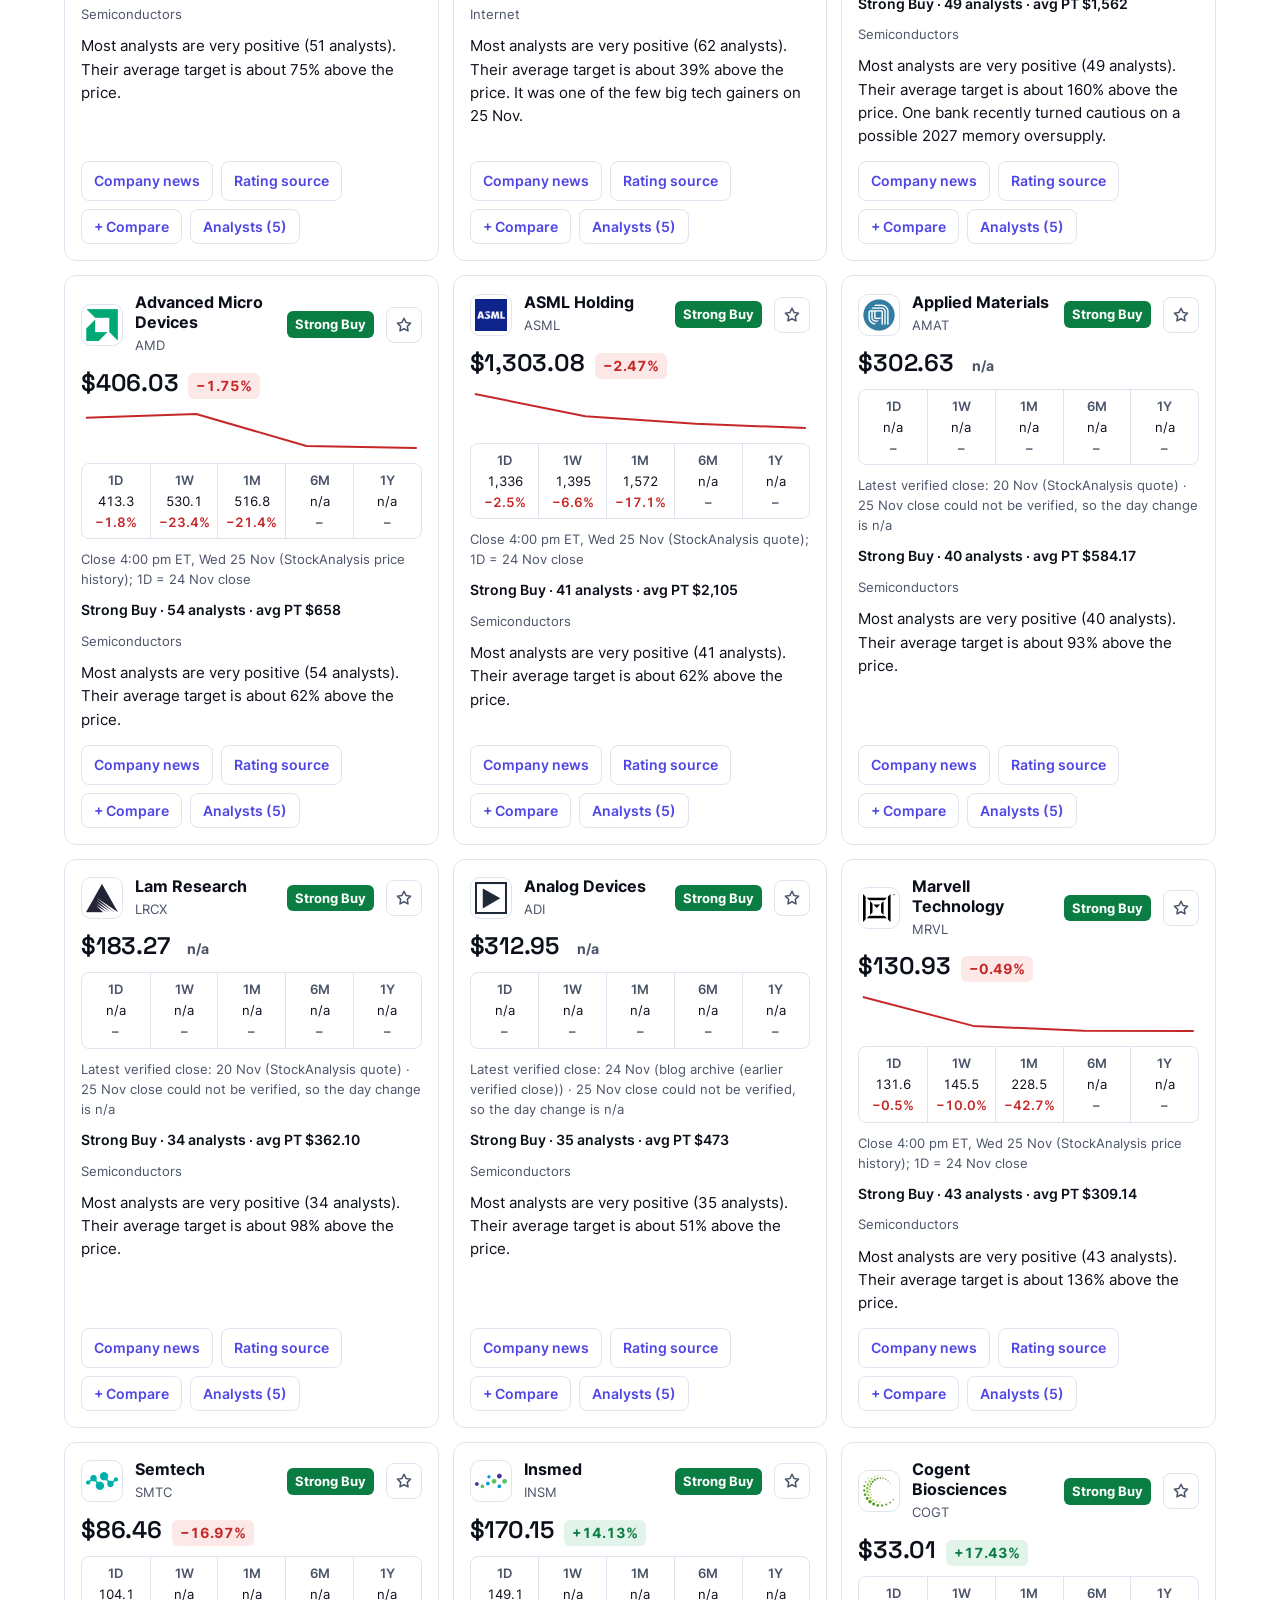
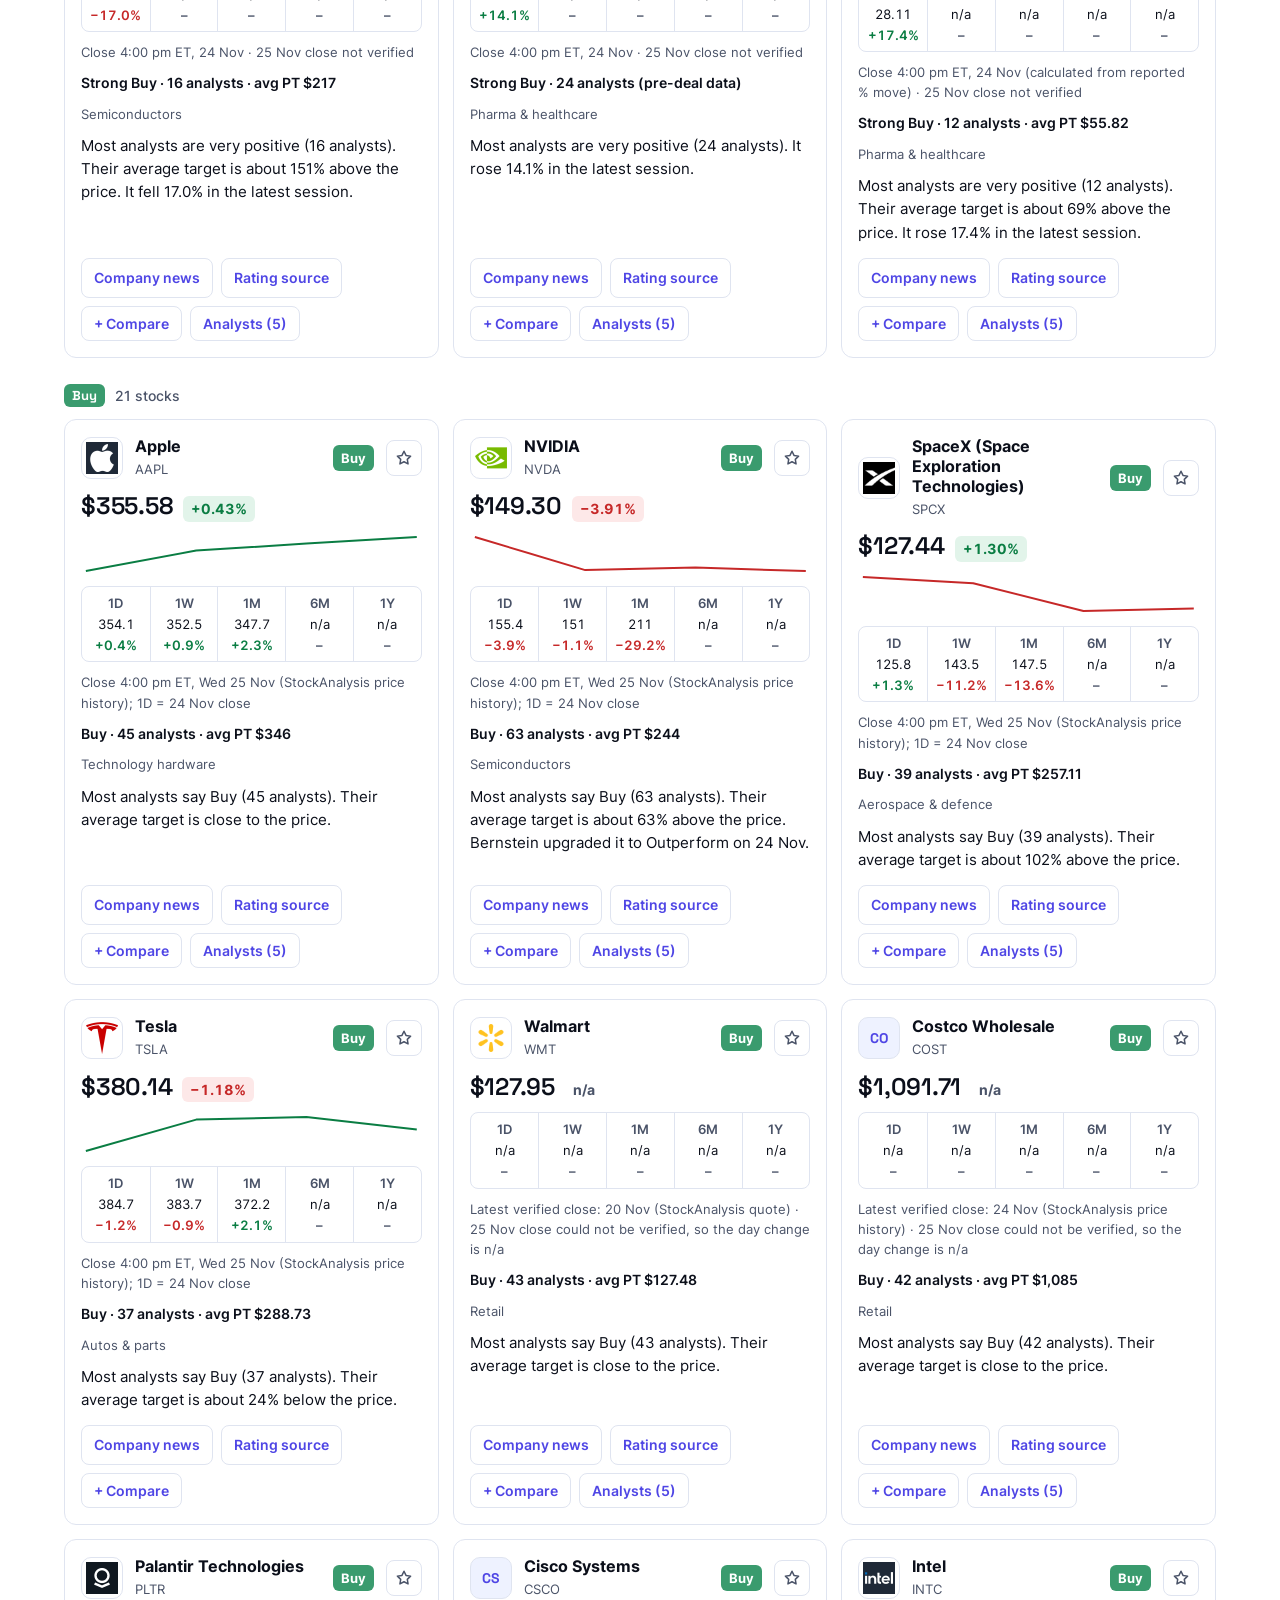
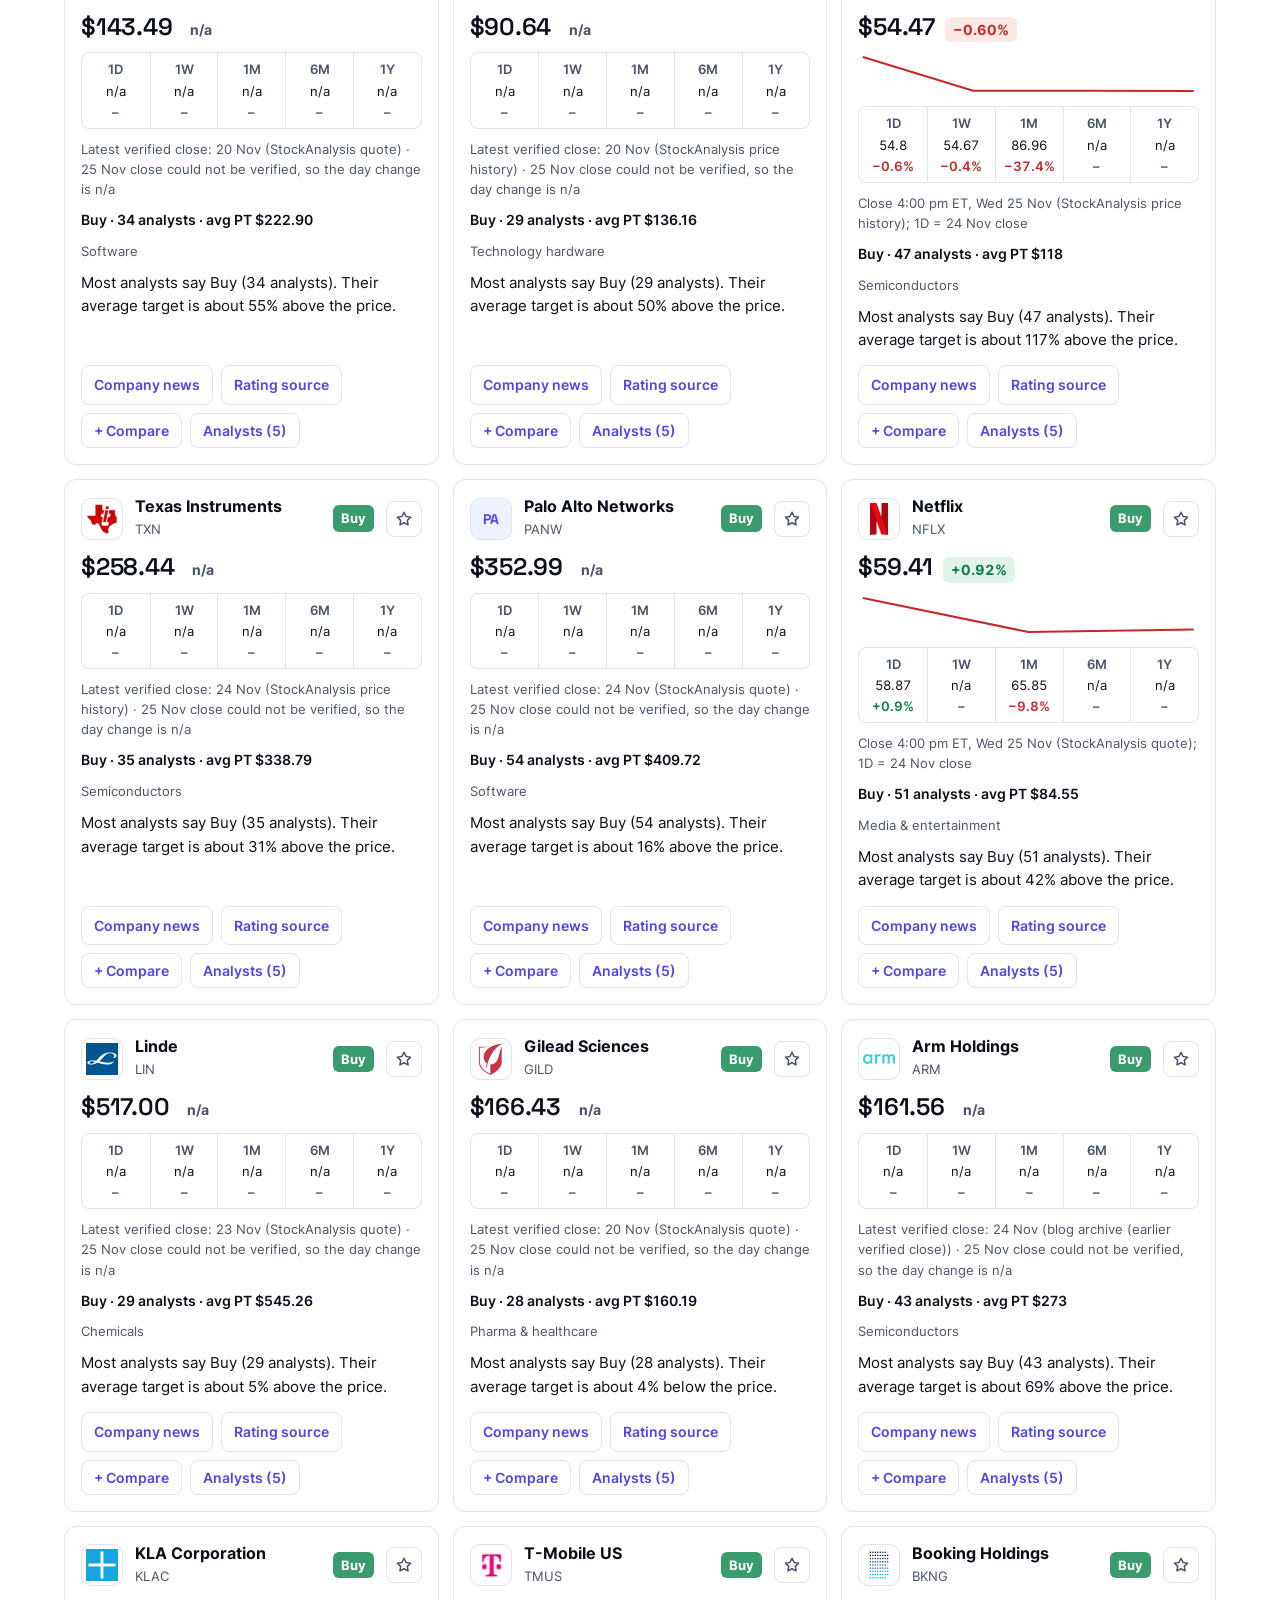
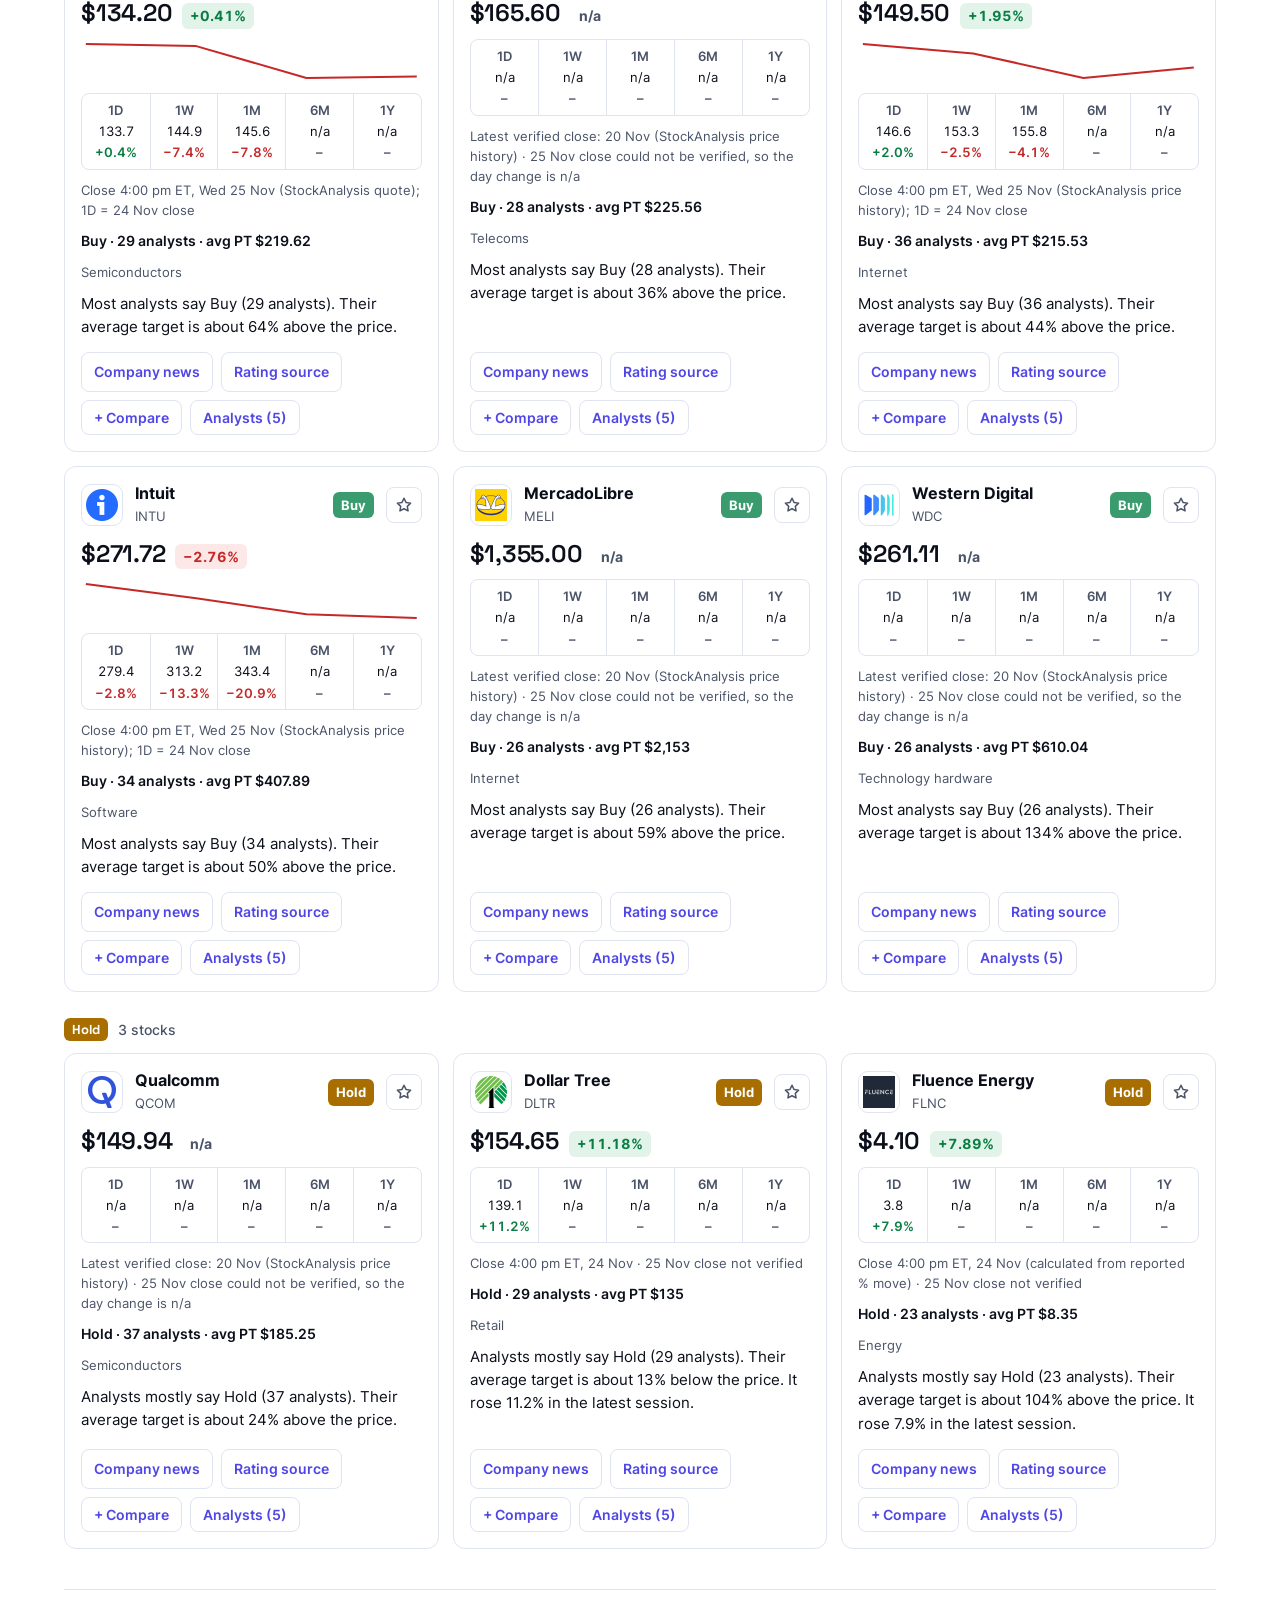
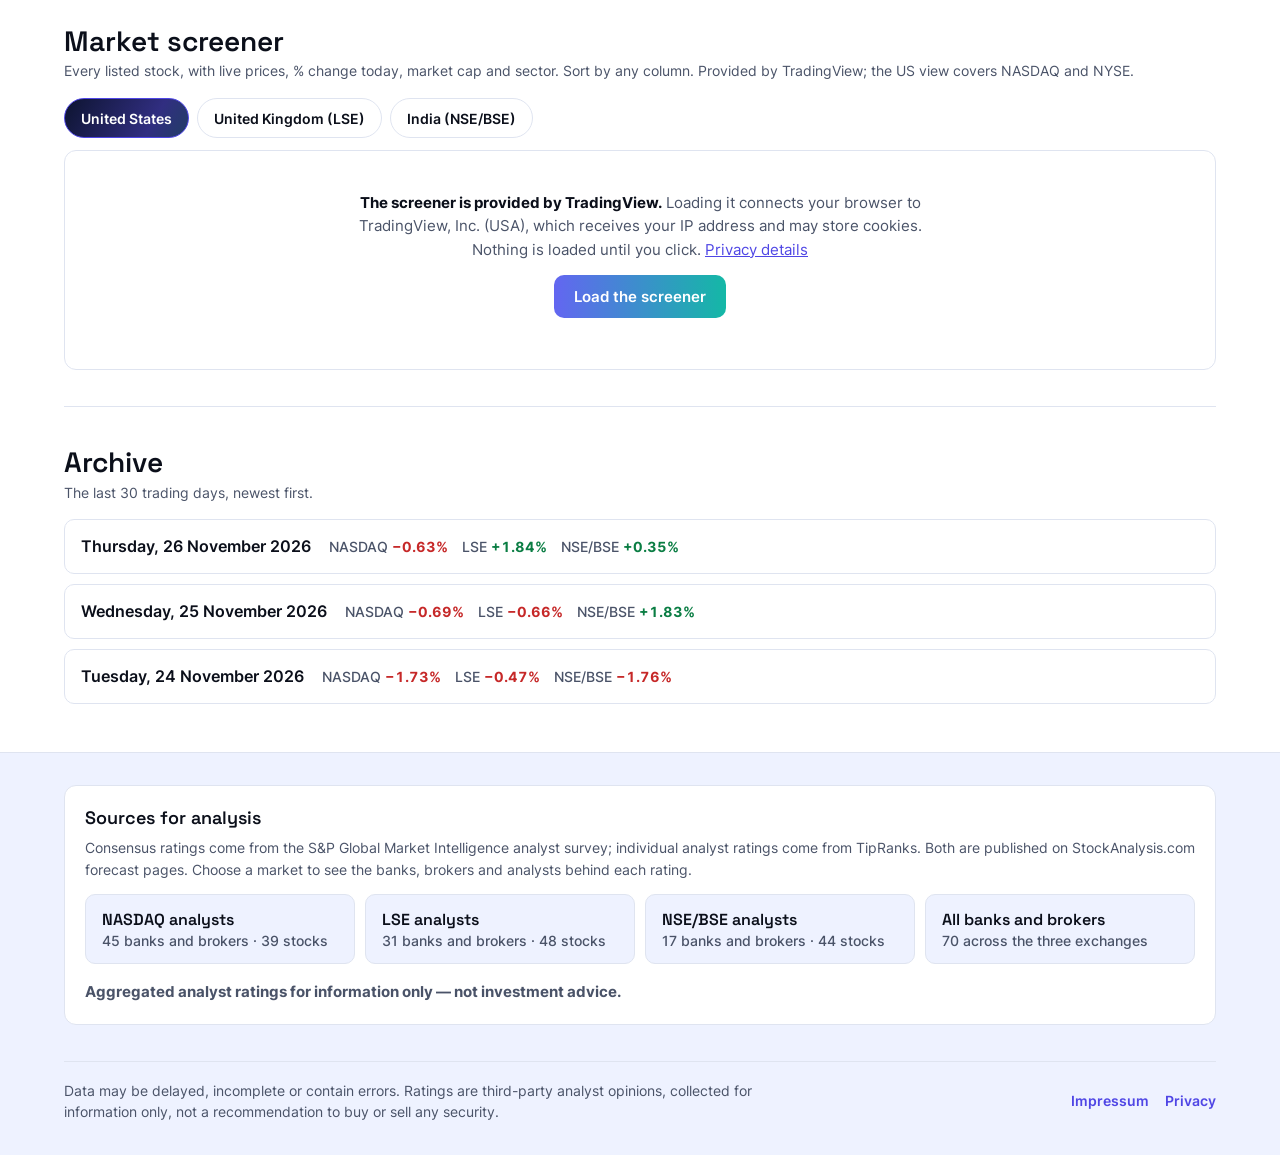
==== commit 80c6159e: "Add company logos, data table tool and updated site build - logos/: self-hosted company logos for th" ====
--- a/index.html
+++ b/index.html
@@ -264,6 +264,50 @@
 .secsum{font-size:14px;color:var(--muted);font-weight:500}
 .cds{display:none}
 @media(max-width:600px){.hours{grid-template-columns:repeat(3,minmax(0,1fr));gap:6px}.hr{padding:10px;gap:4px}.hr .h1{flex-direction:column;align-items:flex-start;gap:4px}.hr .h1 b{font-size:14px}.hr .clk{font-size:18px}.hr .clk small{display:none}.hr .cd{font-size:12px}.cdl{display:none}.cds{display:inline}.pill{font-size:11px;padding:2px 8px}.wli{grid-template-columns:minmax(0,1fr) auto auto auto}.wli .rb{display:none}.ctab{font-size:13px}.ctab th,.ctab td{padding:7px 6px}}
+/* table:v1 */
+.tblsec{padding-block:30px 10px}
+.th1{display:flex;flex-wrap:wrap;align-items:baseline;gap:4px 16px}
+.th1 h2{font:600 clamp(24px,3.4vw,32px)/1.1 var(--fd);letter-spacing:-.02em;margin:0}
+.th1 .sub{margin:0}
+.tctl{display:flex;flex-wrap:wrap;gap:8px;align-items:center;margin-top:16px}
+.tctl input,.tctl select{font:15px var(--ft);color:var(--ink);background:var(--card);border:1px solid var(--line);border-radius:8px;padding:8px 10px;min-height:40px}
+.tctl input{flex:1 1 200px;max-width:280px}
+.tctl .rst{font:600 14px var(--ft);color:var(--accent);background:transparent;border:1px solid var(--line);border-radius:8px;padding:8px 12px;min-height:40px;cursor:pointer}
+.chips{display:flex;flex-wrap:wrap;gap:6px}
+.chips button{font:600 14px var(--ft);color:var(--ink);background:var(--card);border:1px solid var(--line);border-radius:999px;padding:7px 14px;cursor:pointer;min-height:38px}
+.chips button small{font-weight:500;color:var(--muted);margin-left:4px}
+.chips button[aria-selected=true]{background:var(--ink);color:var(--bg);border-color:var(--ink)}
+.chips button[aria-selected=true] small{color:inherit;opacity:.75}
+.views{display:flex;gap:2px;margin-top:18px;border-bottom:1px solid var(--line);overflow-x:auto}
+.views button{font:600 15px var(--ft);color:var(--muted);background:transparent;border:0;border-bottom:2px solid transparent;padding:10px 14px;cursor:pointer;white-space:nowrap}
+.views button[aria-selected=true]{color:var(--ink);border-bottom-color:var(--accent)}
+.twrap{max-height:min(74vh,820px);overflow:auto;border:1px solid var(--line);border-top:0;border-radius:0 0 12px 12px;background:var(--card)}
+.dt{width:100%;border-collapse:separate;border-spacing:0;font-size:14px}
+.dt th,.dt td{padding:9px 12px;border-bottom:1px solid var(--line);white-space:nowrap;text-align:left}
+.dt th{position:sticky;top:0;z-index:2;background:var(--zone);font-size:13px;font-weight:600;color:var(--muted)}
+.dt th button{all:unset;cursor:pointer;display:inline-flex;gap:4px;align-items:center}
+.dt th button:focus-visible{outline:2px solid var(--accent);outline-offset:3px;border-radius:3px}
+.dt th[aria-sort] button{color:var(--ink)}
+.dt th .ar{font-size:11px;opacity:.8}
+.dt .r{text-align:right}.dt th.r button{justify-content:flex-end}
+.dt td:first-child,.dt th:first-child{position:sticky;left:0;z-index:1;background:var(--card)}
+.dt th:first-child{z-index:3;background:var(--zone)}
+.dt tbody tr{cursor:pointer}
+.dt tbody tr:hover td{background:var(--zone)}
+.dt .sym{display:flex;align-items:center;gap:8px;font-weight:700;color:var(--accent)}
+.dt .sym .star{width:28px;height:28px;border:0;border-radius:6px}
+.dt .sym .star svg{width:16px;height:16px}
+.dt .co{display:inline-block;vertical-align:middle;max-width:260px;overflow:hidden;text-overflow:ellipsis}
+.dt .ex{font-size:12px;font-weight:700;color:var(--muted)}
+.dt .rb{font-size:12px;padding:2px 7px}
+.dt .lt{font-size:13px;color:var(--muted);max-width:280px;overflow:hidden;text-overflow:ellipsis}
+.dt .na{color:var(--muted)}
+.tfoot{display:flex;flex-wrap:wrap;gap:10px 16px;align-items:center;justify-content:space-between;padding:12px 2px;font-size:14px;color:var(--muted)}
+.tfoot select{font:14px var(--ft);color:var(--ink);background:var(--card);border:1px solid var(--line);border-radius:8px;padding:6px 8px}
+.pg{display:flex;gap:8px;align-items:center}
+.pg button{font:600 14px var(--ft);color:var(--ink);background:var(--card);border:1px solid var(--line);border-radius:8px;padding:7px 12px;cursor:pointer}
+.pg button:disabled{opacity:.4;cursor:default}
+@media(max-width:600px){.tctl input{max-width:none;flex-basis:100%}.tctl select{flex:1 1 45%}.dt{font-size:13px}.dt th,.dt td{padding:8px 9px}.dt .co{max-width:130px}}
 .legal{display:flex;flex-wrap:wrap;gap:8px 20px;align-items:center;justify-content:space-between;margin-top:28px;padding-top:18px;border-top:1px solid var(--line);font-size:14px;color:var(--muted)}.legal p{margin:0;max-width:80ch}.legal nav{display:flex;gap:16px}.legal a{font-weight:600;text-decoration:none}.legal a:hover{text-decoration:underline}
 .scr{padding-block:36px 8px;border-top:1px solid var(--line);margin-top:28px}.scr h2{font:600 28px/1.1 var(--fd);margin:0 0 4px}.scrbar{display:flex;flex-wrap:wrap;gap:8px;margin:14px 0 12px}.scrbar button{font:600 14px var(--ft);color:var(--ink);background:var(--card);border:1px solid var(--line);border-radius:999px;padding:9px 16px;cursor:pointer;min-height:40px}.scrbar button[aria-selected=true]{background:linear-gradient(120deg,#0d1430,#312e81 70%,#134e4a 130%);color:#fff;border-color:#4f46e5}.scrbox{border:1px solid var(--line);border-radius:12px;overflow:hidden;background:var(--card);min-height:220px}.scrgate{display:grid;place-items:center;gap:14px;text-align:center;padding:40px 20px;max-width:620px;margin:0 auto}.scrgate p{margin:0;color:var(--muted);font-size:15px}.scrgate b{color:var(--ink)}.scrgo{font:600 15px var(--ft);color:#fff;background:linear-gradient(90deg,#6366f1,#14b8a6);border:0;border-radius:10px;padding:12px 20px;cursor:pointer}.scrbox .tradingview-widget-copyright{font-size:13px;padding:8px 12px;color:var(--muted)}</style>
 
@@ -283,8 +327,23 @@
   <div class="panel"><h2 id="boardTitle">Index moves</h2><p class="sub">Change on the session. A green dot marks a market still trading, so its figure is intraday.</p><div class="board" id="board"></div></div>
   <div class="panel"><h2>What analysts say</h2><p class="sub">Stocks covered in each market, by consensus rating.</p><div class="mix" id="mix"></div>
   <div class="legend"><span><i class="bSB"></i>Strong Buy</span><span><i class="bB"></i>Buy</span><span><i class="bH"></i>Hold</span><span><i class="bS"></i>Sell</span></div></div>
-</div><div class="in top2 row2"><div class="panel"><h2>Your watchlist</h2><p class="sub">Saved in this browser only. Tap the star on any stock to add it.</p><div id="wlp"></div></div><div class="panel"><h2>What changed</h2><p class="sub">Analyst upgrades, downgrades and new coverage in the past two weeks, plus consensus changes since the previous day.</p><div id="chg"></div></div></div></section>
+</div></section>
 
+<section class="band tblsec" id="table" aria-labelledby="tT"><div class="in">
+<div class="th1"><h2 id="tT">All covered stocks</h2><p class="sub" id="tcount"></p></div>
+<div class="tctl" role="group" aria-label="Table filters">
+<div class="chips" id="tex" role="tablist" aria-label="Exchange"></div>
+<label class="vh" for="tq">Filter by name or symbol</label><input id="tq" type="search" placeholder="Filter by name or symbol" autocomplete="off">
+<label class="vh" for="tind">Industry</label><select id="tind"></select>
+<label class="vh" for="trt">Rating</label><select id="trt"><option value="">All ratings</option><option value="SB">Strong Buy</option><option value="B">Buy</option><option value="H">Hold</option><option value="S">Sell</option></select>
+<label class="vh" for="tsz">Company size</label><select id="tsz"><option value="">All sizes</option><option value="mega">Mega cap (over $200B)</option><option value="large">Large cap ($10B–200B)</option><option value="mid">Mid cap ($2B–10B)</option><option value="small">Small cap (under $2B)</option></select>
+<label class="vh" for="tmv">Move today</label><select id="tmv"><option value="">Up or down</option><option value="up">Up today</option><option value="down">Down today</option></select>
+<button type="button" class="rst" id="treset">Reset</button>
+</div>
+<div class="views" id="tview" role="tablist" aria-label="Table view"><button type="button" role="tab" data-v="ov">Overview</button><button type="button" role="tab" data-v="pf">Performance</button><button type="button" role="tab" data-v="an">Analysts</button></div>
+<div class="twrap"><table class="dt" id="dt"><thead></thead><tbody></tbody></table></div>
+<div class="tfoot"><span id="tnote"></span><span class="pg"><label for="tn">Rows</label><select id="tn"><option>25</option><option selected>50</option><option>100</option><option value="0">All</option></select><button type="button" id="tprev" aria-label="Previous page">‹ Prev</button><span id="tpage"></span><button type="button" id="tnext" aria-label="Next page">Next ›</button></span></div>
+</div></section>
 <nav class="tabs band" aria-label="Markets"><div class="in"><div class="tabhd"><b>Choose a market</b><span>The stock cards, ratings and trend below change with your choice.</span></div><div class="tablist" role="tablist" id="tabs"></div></div></nav>
 <main class="band"><div class="in" id="market"></div>
 <section class="in scr" id="screener" aria-labelledby="scrT">
@@ -464,7 +523,8 @@
         ]
        ],
        "core": 1,
-       "why": "Most analysts say Buy (45 analysts). Their average target is close to the price."
+       "why": "Most analysts say Buy (45 analysts). Their average target is close to the price.",
+       "mc": 5180000000000
       },
       {
        "n": "NVIDIA",
@@ -529,7 +589,8 @@
         ]
        ],
        "core": 1,
-       "why": "Most analysts say Buy (63 analysts). Their average target is about 63% above the price. Bernstein upgraded it to Outperform on 24 Nov."
+       "why": "Most analysts say Buy (63 analysts). Their average target is about 63% above the price. Bernstein upgraded it to Outperform on 24 Nov.",
+       "mc": 3930000000000
       },
       {
        "n": "Microsoft",
@@ -594,7 +655,8 @@
         ]
        ],
        "core": 1,
-       "why": "Most analysts are very positive (58 analysts). Their average target is about 30% above the price."
+       "why": "Most analysts are very positive (58 analysts). Their average target is about 30% above the price.",
+       "mc": 3890000000000
       },
       {
        "n": "Alphabet",
@@ -659,7 +721,8 @@
         ]
        ],
        "core": 1,
-       "why": "Most analysts are very positive (58 analysts). Their average target is about 45% above the price."
+       "why": "Most analysts are very positive (58 analysts). Their average target is about 45% above the price.",
+       "mc": 3640000000000
       },
       {
        "n": "Amazon",
@@ -724,7 +787,8 @@
         ]
        ],
        "core": 1,
-       "why": "Most analysts are very positive (62 analysts). Their average target is about 34% above the price. It fell 3.1% in the latest session."
+       "why": "Most analysts are very positive (62 analysts). Their average target is about 34% above the price. It fell 3.1% in the latest session.",
+       "mc": 2880000000000
       },
       {
        "n": "SpaceX (Space Exploration Technologies)",
@@ -789,7 +853,8 @@
         ]
        ],
        "core": 1,
-       "why": "Most analysts say Buy (39 analysts). Their average target is about 102% above the price."
+       "why": "Most analysts say Buy (39 analysts). Their average target is about 102% above the price.",
+       "mc": 1890000000000
       },
       {
        "n": "Broadcom",
@@ -854,7 +919,8 @@
         ]
        ],
        "core": 1,
-       "why": "Most analysts are very positive (51 analysts). Their average target is about 75% above the price."
+       "why": "Most analysts are very positive (51 analysts). Their average target is about 75% above the price.",
+       "mc": 1660000000000
       },
       {
        "n": "Meta Platforms",
@@ -919,7 +985,8 @@
         ]
        ],
        "core": 1,
-       "why": "Most analysts are very positive (62 analysts). Their average target is about 39% above the price. It was one of the few big tech gainers on 25 Nov."
+       "why": "Most analysts are very positive (62 analysts). Their average target is about 39% above the price. It was one of the few big tech gainers on 25 Nov.",
+       "mc": 1640000000000
       },
       {
        "n": "Tesla",
@@ -943,7 +1010,8 @@
        "pt": "Close 4:00 pm ET, Wed 25 Nov (StockAnalysis price history); 1D = 24 Nov close",
        "an": [],
        "core": 1,
-       "why": "Most analysts say Buy (37 analysts). Their average target is about 24% below the price."
+       "why": "Most analysts say Buy (37 analysts). Their average target is about 24% below the price.",
+       "mc": 1540000000000
       },
       {
        "n": "Walmart",
@@ -1008,7 +1076,8 @@
         ]
        ],
        "core": 1,
-       "why": "Most analysts say Buy (43 analysts). Their average target is close to the price."
+       "why": "Most analysts say Buy (43 analysts). Their average target is close to the price.",
+       "mc": 1020000000000
       },
       {
        "n": "Micron Technology",
@@ -1073,7 +1142,8 @@
         ]
        ],
        "core": 1,
-       "why": "Most analysts are very positive (49 analysts). Their average target is about 160% above the price. One bank recently turned cautious on a possible 2027 memory oversupply."
+       "why": "Most analysts are very positive (49 analysts). Their average target is about 160% above the price. One bank recently turned cautious on a possible 2027 memory oversupply.",
+       "mc": 880600000000
       },
       {
        "n": "Advanced Micro Devices",
@@ -1138,7 +1208,8 @@
         ]
        ],
        "core": 1,
-       "why": "Most analysts are very positive (54 analysts). Their average target is about 62% above the price."
+       "why": "Most analysts are very positive (54 analysts). Their average target is about 62% above the price.",
+       "mc": 875900000000
       },
       {
        "n": "ASML Holding",
@@ -1203,7 +1274,8 @@
         ]
        ],
        "core": 1,
-       "why": "Most analysts are very positive (41 analysts). Their average target is about 62% above the price."
+       "why": "Most analysts are very positive (41 analysts). Their average target is about 62% above the price.",
+       "mc": 564940000000
       },
       {
        "n": "Costco Wholesale",
@@ -1268,7 +1340,8 @@
         ]
        ],
        "core": 1,
-       "why": "Most analysts say Buy (42 analysts). Their average target is close to the price."
+       "why": "Most analysts say Buy (42 analysts). Their average target is close to the price.",
+       "mc": 490190000000
       },
       {
        "n": "Palantir Technologies",
@@ -1333,7 +1406,8 @@
         ]
        ],
        "core": 1,
-       "why": "Most analysts say Buy (34 analysts). Their average target is about 55% above the price."
+       "why": "Most analysts say Buy (34 analysts). Their average target is about 55% above the price.",
+       "mc": 404770000000
       },
       {
        "n": "Cisco Systems",
@@ -1398,7 +1472,8 @@
         ]
        ],
        "core": 1,
-       "why": "Most analysts say Buy (29 analysts). Their average target is about 50% above the price."
+       "why": "Most analysts say Buy (29 analysts). Their average target is about 50% above the price.",
+       "mc": 376530000000
       },
       {
        "n": "Intel",
@@ -1463,7 +1538,8 @@
         ]
        ],
        "core": 1,
-       "why": "Most analysts say Buy (47 analysts). Their average target is about 117% above the price."
+       "why": "Most analysts say Buy (47 analysts). Their average target is about 117% above the price.",
+       "mc": 317090000000
       },
       {
        "n": "Applied Materials",
@@ -1528,7 +1604,8 @@
         ]
        ],
        "core": 1,
-       "why": "Most analysts are very positive (40 analysts). Their average target is about 93% above the price."
+       "why": "Most analysts are very positive (40 analysts). Their average target is about 93% above the price.",
+       "mc": 294030000000
       },
       {
        "n": "Lam Research",
@@ -1593,7 +1670,8 @@
         ]
        ],
        "core": 1,
-       "why": "Most analysts are very positive (34 analysts). Their average target is about 98% above the price."
+       "why": "Most analysts are very positive (34 analysts). Their average target is about 98% above the price.",
+       "mc": 282210000000
       },
       {
        "n": "Texas Instruments",
@@ -1658,7 +1736,8 @@
         ]
        ],
        "core": 1,
-       "why": "Most analysts say Buy (35 analysts). Their average target is about 31% above the price."
+       "why": "Most analysts say Buy (35 analysts). Their average target is about 31% above the price.",
+       "mc": 277420000000
       },
       {
        "n": "Palo Alto Networks",
@@ -1723,7 +1802,8 @@
         ]
        ],
        "core": 1,
-       "why": "Most analysts say Buy (54 analysts). Their average target is about 16% above the price."
+       "why": "Most analysts say Buy (54 analysts). Their average target is about 16% above the price.",
+       "mc": 263180000000
       },
       {
        "n": "Netflix",
@@ -1788,7 +1868,8 @@
         ]
        ],
        "core": 1,
-       "why": "Most analysts say Buy (51 analysts). Their average target is about 42% above the price."
+       "why": "Most analysts say Buy (51 analysts). Their average target is about 42% above the price.",
+       "mc": 255210000000
       },
       {
        "n": "Linde",
@@ -1853,7 +1934,8 @@
         ]
        ],
        "core": 1,
-       "why": "Most analysts say Buy (29 analysts). Their average target is about 5% above the price."
+       "why": "Most analysts say Buy (29 analysts). Their average target is about 5% above the price.",
+       "mc": 241510000000
       },
       {
        "n": "Gilead Sciences",
@@ -1918,7 +2000,8 @@
         ]
        ],
        "core": 1,
-       "why": "Most analysts say Buy (28 analysts). Their average target is about 4% below the price."
+       "why": "Most analysts say Buy (28 analysts). Their average target is about 4% below the price.",
+       "mc": 208480000000
       },
       {
        "n": "Arm Holdings",
@@ -1983,7 +2066,8 @@
         ]
        ],
        "core": 1,
-       "why": "Most analysts say Buy (43 analysts). Their average target is about 69% above the price."
+       "why": "Most analysts say Buy (43 analysts). Their average target is about 69% above the price.",
+       "mc": 203870000000
       },
       {
        "n": "KLA Corporation",
@@ -2048,7 +2132,8 @@
         ]
        ],
        "core": 1,
-       "why": "Most analysts say Buy (29 analysts). Their average target is about 64% above the price."
+       "why": "Most analysts say Buy (29 analysts). Their average target is about 64% above the price.",
+       "mc": 198470000000
       },
       {
        "n": "Analog Devices",
@@ -2113,7 +2198,8 @@
         ]
        ],
        "core": 1,
-       "why": "Most analysts are very positive (35 analysts). Their average target is about 51% above the price."
+       "why": "Most analysts are very positive (35 analysts). Their average target is about 51% above the price.",
+       "mc": 192840000000
       },
       {
        "n": "Qualcomm",
@@ -2178,7 +2264,8 @@
         ]
        ],
        "core": 1,
-       "why": "Analysts mostly say Hold (37 analysts). Their average target is about 24% above the price."
+       "why": "Analysts mostly say Hold (37 analysts). Their average target is about 24% above the price.",
+       "mc": 184540000000
       },
       {
        "n": "T-Mobile US",
@@ -2243,7 +2330,8 @@
         ]
        ],
        "core": 1,
-       "why": "Most analysts say Buy (28 analysts). Their average target is about 36% above the price."
+       "why": "Most analysts say Buy (28 analysts). Their average target is about 36% above the price.",
+       "mc": 180020000000
       },
       {
        "n": "Marvell Technology",
@@ -2308,7 +2396,8 @@
         ]
        ],
        "core": 1,
-       "why": "Most analysts are very positive (43 analysts). Their average target is about 136% above the price."
+       "why": "Most analysts are very positive (43 analysts). Their average target is about 136% above the price.",
+       "mc": 137630000000
       },
       {
        "n": "Booking Holdings",
@@ -2373,7 +2462,8 @@
         ]
        ],
        "core": 1,
-       "why": "Most analysts say Buy (36 analysts). Their average target is about 44% above the price."
+       "why": "Most analysts say Buy (36 analysts). Their average target is about 44% above the price.",
+       "mc": 118680000000
       },
       {
        "n": "Intuit",
@@ -2438,7 +2528,8 @@
         ]
        ],
        "core": 1,
-       "why": "Most analysts say Buy (34 analysts). Their average target is about 50% above the price."
+       "why": "Most analysts say Buy (34 analysts). Their average target is about 50% above the price.",
+       "mc": 91310000000
       },
       {
        "n": "MercadoLibre",
@@ -2503,7 +2594,8 @@
         ]
        ],
        "core": 1,
-       "why": "Most analysts say Buy (26 analysts). Their average target is about 59% above the price."
+       "why": "Most analysts say Buy (26 analysts). Their average target is about 59% above the price.",
+       "mc": 75610000000
       },
       {
        "n": "Western Digital",
@@ -2568,7 +2660,8 @@
         ]
        ],
        "core": 1,
-       "why": "Most analysts say Buy (26 analysts). Their average target is about 134% above the price."
+       "why": "Most analysts say Buy (26 analysts). Their average target is about 134% above the price.",
+       "mc": 110670000000
       },
       {
        "n": "Semtech",
@@ -2984,7 +3077,8 @@
         ]
        ],
        "core": 1,
-       "why": "Most analysts say Buy (24 analysts). Their average target is about 12% above the price."
+       "why": "Most analysts say Buy (24 analysts). Their average target is about 12% above the price.",
+       "mc": 285690000000
       },
       {
        "n": "HSBC Holdings",
@@ -3049,7 +3143,8 @@
         ]
        ],
        "core": 1,
-       "why": "Analysts mostly say Hold (17 analysts). Their average target is about 19% above the price."
+       "why": "Analysts mostly say Hold (17 analysts). Their average target is about 19% above the price.",
+       "mc": 279500000000
       },
       {
        "n": "Shell",
@@ -3114,7 +3209,8 @@
         ]
        ],
        "core": 1,
-       "why": "Most analysts say Buy (19 analysts). Their average target is about 11% above the price."
+       "why": "Most analysts say Buy (19 analysts). Their average target is about 11% above the price.",
+       "mc": 265290000000
       },
       {
        "n": "Unilever",
@@ -3179,7 +3275,8 @@
         ]
        ],
        "core": 1,
-       "why": "Analysts mostly say Hold (15 analysts). Their average target is close to the price."
+       "why": "Analysts mostly say Hold (15 analysts). Their average target is close to the price.",
+       "mc": 143950000000
       },
       {
        "n": "Rolls-Royce Holdings",
@@ -3244,7 +3341,8 @@
         ]
        ],
        "core": 1,
-       "why": "Most analysts say Buy (20 analysts). Their average target is about 33% above the price. It rose 3.9% in the latest session."
+       "why": "Most analysts say Buy (20 analysts). Their average target is about 33% above the price. It rose 3.9% in the latest session.",
+       "mc": 138810000000
       },
       {
        "n": "British American Tobacco",
@@ -3309,7 +3407,8 @@
         ]
        ],
        "core": 1,
-       "why": "Most analysts say Buy (13 analysts). Their average target is about 13% above the price."
+       "why": "Most analysts say Buy (13 analysts). Their average target is about 13% above the price.",
+       "mc": 129730000000
       },
       {
        "n": "BP",
@@ -3374,7 +3473,8 @@
         ]
        ],
        "core": 1,
-       "why": "Most analysts say Buy (19 analysts). Their average target is about 17% above the price."
+       "why": "Most analysts say Buy (19 analysts). Their average target is about 17% above the price.",
+       "mc": 110750000000
       },
       {
        "n": "GSK",
@@ -3439,7 +3539,8 @@
         ]
        ],
        "core": 1,
-       "why": "Analysts mostly say Hold (23 analysts). Their average target is about 12% above the price."
+       "why": "Analysts mostly say Hold (23 analysts). Their average target is about 12% above the price.",
+       "mc": 102300000000
       },
       {
        "n": "Rio Tinto",
@@ -3504,7 +3605,8 @@
         ]
        ],
        "core": 1,
-       "why": "Most analysts say Buy (21 analysts). Their average target is about 33% above the price."
+       "why": "Most analysts say Buy (21 analysts). Their average target is about 33% above the price.",
+       "mc": 121300000000
       },
       {
        "n": "National Grid",
@@ -3569,7 +3671,8 @@
         ]
        ],
        "core": 1,
-       "why": "Most analysts say Buy (16 analysts). Their average target is about 5% above the price."
+       "why": "Most analysts say Buy (16 analysts). Their average target is about 5% above the price.",
+       "mc": 82980000000
       },
       {
        "n": "Barclays",
@@ -3634,7 +3737,8 @@
         ]
        ],
        "core": 1,
-       "why": "Most analysts say Buy (17 analysts). Their average target is about 40% above the price. It rose 3.3% in the latest session."
+       "why": "Most analysts say Buy (17 analysts). Their average target is about 40% above the price. It rose 3.3% in the latest session.",
+       "mc": 70090000000
       },
       {
        "n": "Lloyds Banking Group",
@@ -3699,7 +3803,8 @@
         ]
        ],
        "core": 1,
-       "why": "Most analysts say Buy (19 analysts). Their average target is about 25% above the price. It rose 3.1% in the latest session."
+       "why": "Most analysts say Buy (19 analysts). Their average target is about 25% above the price. It rose 3.1% in the latest session.",
+       "mc": 70780000000
       },
       {
        "n": "RELX",
@@ -3764,7 +3869,8 @@
         ]
        ],
        "core": 1,
-       "why": "Most analysts are very positive (17 analysts). Their average target is about 9% above the price."
+       "why": "Most analysts are very positive (17 analysts). Their average target is about 9% above the price.",
+       "mc": 69590000000
       },
       {
        "n": "BAE Systems",
@@ -3829,7 +3935,8 @@
         ]
        ],
        "core": 1,
-       "why": "Most analysts say Buy (20 analysts). Their average target is about 22% above the price. It rose 3.1% in the latest session."
+       "why": "Most analysts say Buy (20 analysts). Their average target is about 22% above the price. It rose 3.1% in the latest session.",
+       "mc": 72480000000
       },
       {
        "n": "Glencore",
@@ -3959,7 +4066,8 @@
         ]
        ],
        "core": 1,
-       "why": "Most analysts say Buy (16 analysts). Their average target is about 15% above the price. It rose 3.6% in the latest session."
+       "why": "Most analysts say Buy (16 analysts). Their average target is about 15% above the price. It rose 3.6% in the latest session.",
+       "mc": 64320000000
       },
       {
        "n": "NatWest Group",
@@ -4024,7 +4132,8 @@
         ]
        ],
        "core": 1,
-       "why": "Most analysts say Buy (18 analysts). Their average target is about 33% above the price. It rose 3.5% in the latest session."
+       "why": "Most analysts say Buy (18 analysts). Their average target is about 33% above the price. It rose 3.5% in the latest session.",
+       "mc": 60630000000
       },
       {
        "n": "Standard Chartered",
@@ -4089,7 +4198,8 @@
         ]
        ],
        "core": 1,
-       "why": "Most analysts say Buy (14 analysts). Their average target is about 20% above the price."
+       "why": "Most analysts say Buy (14 analysts). Their average target is about 20% above the price.",
+       "mc": 54010000000
       },
       {
        "n": "Diageo",
@@ -4154,7 +4264,8 @@
         ]
        ],
        "core": 1,
-       "why": "Most analysts say Buy (22 analysts). Their average target is close to the price."
+       "why": "Most analysts say Buy (22 analysts). Their average target is close to the price.",
+       "mc": 56660000000
       },
       {
        "n": "Reckitt Benckiser",
@@ -4219,7 +4330,8 @@
         ]
        ],
        "core": 1,
-       "why": "Most analysts say Buy (19 analysts). Their average target is about 7% above the price."
+       "why": "Most analysts say Buy (19 analysts). Their average target is about 7% above the price.",
+       "mc": 48360000000
       },
       {
        "n": "Tesco",
@@ -4284,7 +4396,8 @@
         ]
        ],
        "core": 1,
-       "why": "Most analysts say Buy (15 analysts). Their average target is about 4% below the price."
+       "why": "Most analysts say Buy (15 analysts). Their average target is about 4% below the price.",
+       "mc": 44590000000
       },
       {
        "n": "Anglo American",
@@ -4349,7 +4462,8 @@
         ]
        ],
        "core": 1,
-       "why": "Most analysts say Buy (17 analysts). Their average target is about 24% above the price. It rose 4.5% in the latest session."
+       "why": "Most analysts say Buy (17 analysts). Their average target is about 24% above the price. It rose 4.5% in the latest session.",
+       "mc": 45380000000
       },
       {
        "n": "Haleon",
@@ -4414,7 +4528,8 @@
         ]
        ],
        "core": 1,
-       "why": "Most analysts say Buy (18 analysts). Their average target is about 17% above the price."
+       "why": "Most analysts say Buy (18 analysts). Their average target is about 17% above the price.",
+       "mc": 41280000000
       },
       {
        "n": "SSE",
@@ -4479,7 +4594,8 @@
         ]
        ],
        "core": 1,
-       "why": "Most analysts say Buy (16 analysts). Their average target is about 5% above the price."
+       "why": "Most analysts say Buy (16 analysts). Their average target is about 5% above the price.",
+       "mc": 41870000000
       },
       {
        "n": "Imperial Brands",
@@ -4544,7 +4660,8 @@
         ]
        ],
        "core": 1,
-       "why": "Most analysts say Buy (12 analysts). Their average target is about 5% below the price. Shares jumped after Altria said it may make a cash offer; Altria has until 24 Dec to decide."
+       "why": "Most analysts say Buy (12 analysts). Their average target is about 5% below the price. Shares jumped after Altria said it may make a cash offer; Altria has until 24 Dec to decide.",
+       "mc": 33640000000
       },
       {
        "n": "Experian",
@@ -4674,7 +4791,8 @@
         ]
        ],
        "core": 1,
-       "why": "Most analysts say Buy (12 analysts). Their average target is about 22% above the price."
+       "why": "Most analysts say Buy (12 analysts). Their average target is about 22% above the price.",
+       "mc": 36750000000
       },
       {
        "n": "Antofagasta",
@@ -4739,7 +4857,8 @@
         ]
        ],
        "core": 1,
-       "why": "Analysts mostly say Hold (22 analysts). Their average target is about 50% above the price. It rose about 5% in early Friday trade as copper rebounded."
+       "why": "Analysts mostly say Hold (22 analysts). Their average target is about 50% above the price. It rose about 5% in early Friday trade as copper rebounded.",
+       "mc": 33640000000
       },
       {
        "n": "Prudential",
@@ -4804,7 +4923,8 @@
         ]
        ],
        "core": 1,
-       "why": "Most analysts are very positive (14 analysts). Their average target is about 49% above the price."
+       "why": "Most analysts are very positive (14 analysts). Their average target is about 49% above the price.",
+       "mc": 30490000000
       },
       {
        "n": "Vodafone Group",
@@ -4869,7 +4989,8 @@
         ]
        ],
        "core": 1,
-       "why": "Analysts mostly say Hold (16 analysts). Their average target is about 11% above the price."
+       "why": "Analysts mostly say Hold (16 analysts). Their average target is about 11% above the price.",
+       "mc": 31160000000
       },
       {
        "n": "Aviva",
@@ -4934,7 +5055,8 @@
         ]
        ],
        "core": 1,
-       "why": "Most analysts say Buy (14 analysts). Their average target is about 4% below the price."
+       "why": "Most analysts say Buy (14 analysts). Their average target is about 4% below the price.",
+       "mc": 29290000000
       },
       {
        "n": "International Airlines Group",
@@ -5064,7 +5186,8 @@
         ]
        ],
        "core": 1,
-       "why": "Analysts mostly say Hold (17 analysts). Their average target is about 10% above the price."
+       "why": "Analysts mostly say Hold (17 analysts). Their average target is about 10% above the price.",
+       "mc": 26310000000
       },
       {
        "n": "Next",
@@ -5129,7 +5252,8 @@
         ]
        ],
        "core": 1,
-       "why": "Most analysts say Buy (20 analysts). Their average target is about 3% above the price."
+       "why": "Most analysts say Buy (20 analysts). Their average target is about 3% above the price.",
+       "mc": 23890000000
       },
       {
        "n": "Legal & General",
@@ -5194,7 +5318,8 @@
         ]
        ],
        "core": 1,
-       "why": "Analysts lean towards Sell (13 analysts). Their average target is about 8% below the price."
+       "why": "Analysts lean towards Sell (13 analysts). Their average target is about 8% below the price.",
+       "mc": 20590000000
       },
       {
        "n": "Fresnillo",
@@ -5389,7 +5514,8 @@
         ]
        ],
        "core": 1,
-       "why": "Analysts lean towards Sell (17 analysts). Their average target is about 12% below the price."
+       "why": "Analysts lean towards Sell (17 analysts). Their average target is about 12% below the price.",
+       "mc": 18810000000
       },
       {
        "n": "Halma",
@@ -5454,7 +5580,8 @@
         ]
        ],
        "core": 1,
-       "why": "Most analysts say Buy (18 analysts). Their average target is about 31% above the price. It rose 3.1% in the latest session."
+       "why": "Most analysts say Buy (18 analysts). Their average target is about 31% above the price. It rose 3.1% in the latest session.",
+       "mc": 16680000000
       },
       {
        "n": "Sage Group",
@@ -5519,7 +5646,8 @@
         ]
        ],
        "core": 1,
-       "why": "Most analysts say Buy (19 analysts). Their average target is close to the price."
+       "why": "Most analysts say Buy (19 analysts). Their average target is close to the price.",
+       "mc": 13700000000
       },
       {
        "n": "Babcock International",
@@ -5583,7 +5711,8 @@
          "Jun 30, 2026"
         ]
        ],
-       "why": "Most analysts say Buy (10 analysts). Their average target is about 24% above the price. Shares rose after a large Ministry of Defence submarine contract."
+       "why": "Most analysts say Buy (10 analysts). Their average target is about 24% above the price. Shares rose after a large Ministry of Defence submarine contract.",
+       "mc": 6930000000
       },
       {
        "n": "Endeavour Mining",
@@ -5647,7 +5776,8 @@
          "Jul 30, 2026"
         ]
        ],
-       "why": "Most analysts are very positive (13 analysts). Gold miners rose as the gold price recovered. Its targets are in Canadian dollars (Toronto listing)."
+       "why": "Most analysts are very positive (13 analysts). Gold miners rose as the gold price recovered. Its targets are in Canadian dollars (Toronto listing).",
+       "mc": 10480000000
       },
       {
        "n": "Melrose Industries",
@@ -5711,7 +5841,8 @@
          "Apr 10, 2026"
         ]
        ],
-       "why": "Most analysts say Buy (15 analysts). Their average target is about 36% above the price. It rose 4.8% in the latest session."
+       "why": "Most analysts say Buy (15 analysts). Their average target is about 36% above the price. It rose 4.8% in the latest session.",
+       "mc": 7950000000
       },
       {
        "n": "Halfords",
@@ -5871,7 +6002,8 @@
          "Jul 30, 2026"
         ]
        ],
-       "why": "Most analysts say Buy (21 analysts). Their average target is about 53% above the price. It rose 3.2% in the latest session."
+       "why": "Most analysts say Buy (21 analysts). Their average target is about 53% above the price. It rose 3.2% in the latest session.",
+       "mc": 7240000000
       },
       {
        "n": "Land Securities (Landsec)",
@@ -5935,7 +6067,8 @@
          "Sep 1, 2026"
         ]
        ],
-       "why": "Most analysts say Buy (16 analysts). Their average target is about 4% above the price."
+       "why": "Most analysts say Buy (16 analysts). Their average target is about 4% above the price.",
+       "mc": 7460000000
       },
       {
        "n": "Severn Trent",
@@ -5999,7 +6132,8 @@
          "Jun 2, 2026"
         ]
        ],
-       "why": "Analysts mostly say Hold (13 analysts). Their average target is close to the price."
+       "why": "Analysts mostly say Hold (13 analysts). Their average target is close to the price.",
+       "mc": 12960000000
       }
      ]
     },
@@ -6087,7 +6221,8 @@
         ]
        ],
        "core": 1,
-       "why": "Most analysts are very positive (25 analysts). Their average target is about 19% above the price."
+       "why": "Most analysts are very positive (25 analysts). Their average target is about 19% above the price.",
+       "mc": 204400000000
       },
       {
        "n": "HDFC Bank",
@@ -6152,7 +6287,8 @@
         ]
        ],
        "core": 1,
-       "why": "Most analysts are very positive (41 analysts). Their average target is about 14% above the price."
+       "why": "Most analysts are very positive (41 analysts). Their average target is about 14% above the price.",
+       "mc": 145840000000
       },
       {
        "n": "Bharti Airtel",
@@ -6193,7 +6329,8 @@
         ]
        ],
        "core": 1,
-       "why": "Most analysts are very positive (34 analysts). Their average target is about 10% above the price."
+       "why": "Most analysts are very positive (34 analysts). Their average target is about 10% above the price.",
+       "mc": 141920000000
       },
       {
        "n": "ICICI Bank",
@@ -6226,7 +6363,8 @@
         ]
        ],
        "core": 1,
-       "why": "Most analysts are very positive (42 analysts). Their average target is about 8% above the price."
+       "why": "Most analysts are very positive (42 analysts). Their average target is about 8% above the price.",
+       "mc": 131110000000
       },
       {
        "n": "State Bank of India",
@@ -6283,7 +6421,8 @@
         ]
        ],
        "core": 1,
-       "why": "Most analysts are very positive (40 analysts). Their average target is about 10% above the price."
+       "why": "Most analysts are very positive (40 analysts). Their average target is about 10% above the price.",
+       "mc": 113500000000
       },
       {
        "n": "Tata Consultancy Services",
@@ -6340,7 +6479,8 @@
         ]
        ],
        "core": 1,
-       "why": "Most analysts say Buy (41 analysts). Their average target is about 6% below the price. IT shares led the market; TCS rose nearly 5%."
+       "why": "Most analysts say Buy (41 analysts). Their average target is about 6% below the price. IT shares led the market; TCS rose nearly 5%.",
+       "mc": 103340000000
       },
       {
        "n": "Bajaj Finance",
@@ -6397,7 +6537,8 @@
         ]
        ],
        "core": 1,
-       "why": "Most analysts say Buy (35 analysts). Their average target is about 6% above the price. Lenders fell; Bajaj Finance dropped about 3%."
+       "why": "Most analysts say Buy (35 analysts). Their average target is about 6% above the price. Lenders fell; Bajaj Finance dropped about 3%.",
+       "mc": 75270000000
       },
       {
        "n": "Larsen & Toubro",
@@ -6438,7 +6579,8 @@
         ]
        ],
        "core": 1,
-       "why": "Most analysts say Buy (29 analysts). Their average target is about 9% above the price."
+       "why": "Most analysts say Buy (29 analysts). Their average target is about 9% above the price.",
+       "mc": 61500000000
       },
       {
        "n": "Kotak Mahindra Bank",
@@ -6487,7 +6629,8 @@
         ]
        ],
        "core": 1,
-       "why": "Most analysts say Buy (37 analysts). Their average target is about 9% below the price."
+       "why": "Most analysts say Buy (37 analysts). Their average target is about 9% below the price.",
+       "mc": 54880000000
       },
       {
        "n": "Hindustan Unilever",
@@ -6552,7 +6695,8 @@
         ]
        ],
        "core": 1,
-       "why": "Most analysts say Buy (39 analysts). Their average target is about 15% above the price."
+       "why": "Most analysts say Buy (39 analysts). Their average target is about 15% above the price.",
+       "mc": 54160000000
       },
       {
        "n": "Infosys",
@@ -6601,7 +6745,8 @@
         ]
        ],
        "core": 1,
-       "why": "Most analysts say Buy (42 analysts). Their average target is close to the price. IT shares led the market; Infosys rose about 4.5%."
+       "why": "Most analysts say Buy (42 analysts). Their average target is close to the price. IT shares led the market; Infosys rose about 4.5%.",
+       "mc": 52730000000
       },
       {
        "n": "Sun Pharmaceutical",
@@ -6650,7 +6795,8 @@
         ]
        ],
        "core": 1,
-       "why": "Most analysts say Buy (34 analysts). Their average target is about 10% above the price."
+       "why": "Most analysts say Buy (34 analysts). Their average target is about 10% above the price.",
+       "mc": 49720000000
       },
       {
        "n": "Maruti Suzuki",
@@ -6691,7 +6837,8 @@
         ]
        ],
        "core": 1,
-       "why": "Most analysts say Buy (39 analysts). Their average target is about 14% above the price."
+       "why": "Most analysts say Buy (39 analysts). Their average target is about 14% above the price.",
+       "mc": 47660000000
       },
       {
        "n": "Axis Bank",
@@ -6748,7 +6895,8 @@
         ]
        ],
        "core": 1,
-       "why": "Most analysts are very positive (41 analysts). Their average target is about 13% above the price."
+       "why": "Most analysts are very positive (41 analysts). Their average target is about 13% above the price.",
+       "mc": 47470000000
       },
       {
        "n": "Mahindra & Mahindra",
@@ -6772,7 +6920,8 @@
        "pt": "Last traded price 3:31 pm IST, Thu 26 Nov (Trendlyne) · day change not verified",
        "an": [],
        "core": 1,
-       "why": "Most analysts are very positive (35 analysts). Their average target is about 20% above the price."
+       "why": "Most analysts are very positive (35 analysts). Their average target is about 20% above the price.",
+       "mc": 45300000000
       },
       {
        "n": "Adani Ports & SEZ",
@@ -6805,7 +6954,8 @@
         ]
        ],
        "core": 1,
-       "why": "Most analysts are very positive (23 analysts). Their average target is about 8% above the price."
+       "why": "Most analysts are very positive (23 analysts). Their average target is about 8% above the price.",
+       "mc": 47630000000
       },
       {
        "n": "Titan Company",
@@ -6846,7 +6996,8 @@
         ]
        ],
        "core": 1,
-       "why": "Most analysts say Buy (36 analysts). Their average target is about 17% above the price."
+       "why": "Most analysts say Buy (36 analysts). Their average target is about 17% above the price.",
+       "mc": 44450000000
       },
       {
        "n": "HCLTech",
@@ -6903,7 +7054,8 @@
         ]
        ],
        "core": 1,
-       "why": "Analysts mostly say Hold (39 analysts). Their average target is about 14% below the price. IT shares led the market for a fourth day; HCL Tech gained about 6%."
+       "why": "Analysts mostly say Hold (39 analysts). Their average target is about 14% below the price. IT shares led the market for a fourth day; HCL Tech gained about 6%.",
+       "mc": 43000000000
       },
       {
        "n": "ITC",
@@ -6944,7 +7096,8 @@
         ]
        ],
        "core": 1,
-       "why": "Most analysts say Buy (34 analysts). Their average target is about 4% above the price."
+       "why": "Most analysts say Buy (34 analysts). Their average target is about 4% above the price.",
+       "mc": 41620000000
       },
       {
        "n": "UltraTech Cement",
@@ -6993,7 +7146,8 @@
         ]
        ],
        "core": 1,
-       "why": "Most analysts are very positive (37 analysts). Their average target is about 9% above the price."
+       "why": "Most analysts are very positive (37 analysts). Their average target is about 9% above the price.",
+       "mc": 40520000000
       },
       {
        "n": "Adani Enterprises",
@@ -7017,7 +7171,8 @@
        "pt": "Last traded price 3:31 pm IST, Thu 26 Nov (Trendlyne) · day change not verified",
        "an": [],
        "core": 1,
-       "why": "Most analysts are very positive (4 analysts). Their average target is about 34% above the price."
+       "why": "Most analysts are very positive (4 analysts). Their average target is about 34% above the price.",
+       "mc": 38950000000
       },
       {
        "n": "Eternal (Zomato)",
@@ -7082,7 +7237,8 @@
         ]
        ],
        "core": 1,
-       "why": "Most analysts say Buy (32 analysts). Their average target is about 4% above the price."
+       "why": "Most analysts say Buy (32 analysts). Their average target is about 4% above the price.",
+       "mc": 36640000000
       },
       {
        "n": "JSW Steel",
@@ -7131,7 +7287,8 @@
         ]
        ],
        "core": 1,
-       "why": "Most analysts say Buy (35 analysts). Their average target is about 6% above the price."
+       "why": "Most analysts say Buy (35 analysts). Their average target is about 6% above the price.",
+       "mc": 34420000000
       },
       {
        "n": "NTPC",
@@ -7196,7 +7353,8 @@
         ]
        ],
        "core": 1,
-       "why": "Most analysts are very positive (28 analysts). Their average target is about 34% above the price."
+       "why": "Most analysts are very positive (28 analysts). Their average target is about 34% above the price.",
+       "mc": 33590000000
       },
       {
        "n": "Bajaj Finserv",
@@ -7229,7 +7387,8 @@
         ]
        ],
        "core": 1,
-       "why": "Most analysts say Buy (13 analysts). Their average target is about 25% above the price."
+       "why": "Most analysts say Buy (13 analysts). Their average target is about 25% above the price.",
+       "mc": 32640000000
       },
       {
        "n": "Bharat Electronics",
@@ -7278,7 +7437,8 @@
         ]
        ],
        "core": 1,
-       "why": "Most analysts are very positive (33 analysts). Their average target is about 22% above the price."
+       "why": "Most analysts are very positive (33 analysts). Their average target is about 22% above the price.",
+       "mc": 31980000000
       },
       {
        "n": "Oil & Natural Gas Corp",
@@ -7343,7 +7503,8 @@
         ]
        ],
        "core": 1,
-       "why": "Most analysts say Buy (30 analysts). Their average target is about 32% above the price."
+       "why": "Most analysts say Buy (30 analysts). Their average target is about 32% above the price.",
+       "mc": 30330000000
       },
       {
        "n": "Nestlé India",
@@ -7392,7 +7553,8 @@
         ]
        ],
        "core": 1,
-       "why": "Most analysts say Buy (36 analysts). Their average target is about 14% above the price."
+       "why": "Most analysts say Buy (36 analysts). Their average target is about 14% above the price.",
+       "mc": 27540000000
       },
       {
        "n": "Power Grid Corporation",
@@ -7425,7 +7587,8 @@
         ]
        ],
        "core": 1,
-       "why": "Most analysts say Buy (26 analysts). Their average target is about 20% above the price."
+       "why": "Most analysts say Buy (26 analysts). Their average target is about 20% above the price.",
+       "mc": 26850000000
       },
       {
        "n": "Asian Paints",
@@ -7466,7 +7629,8 @@
         ]
        ],
        "core": 1,
-       "why": "Analysts mostly say Hold (34 analysts). Their average target is about 17% above the price. Among the biggest Nifty fallers on 26 Nov."
+       "why": "Analysts mostly say Hold (34 analysts). Their average target is about 17% above the price. Among the biggest Nifty fallers on 26 Nov.",
+       "mc": 26360000000
       },
       {
        "n": "Coal India",
@@ -7499,7 +7663,8 @@
         ]
        ],
        "core": 1,
-       "why": "Most analysts say Buy (25 analysts). Their average target is about 21% above the price."
+       "why": "Most analysts say Buy (25 analysts). Their average target is about 21% above the price.",
+       "mc": 25920000000
       },
       {
        "n": "Shriram Finance",
@@ -7540,7 +7705,8 @@
         ]
        ],
        "core": 1,
-       "why": "Most analysts are very positive (34 analysts). Their average target is about 17% above the price. Lenders fell; Shriram Finance dropped about 3%."
+       "why": "Most analysts are very positive (34 analysts). Their average target is about 17% above the price. Lenders fell; Shriram Finance dropped about 3%.",
+       "mc": 24480000000
       },
       {
        "n": "Eicher Motors",
@@ -7581,7 +7747,8 @@
         ]
        ],
        "core": 1,
-       "why": "Most analysts say Buy (37 analysts). Their average target is close to the price."
+       "why": "Most analysts say Buy (37 analysts). Their average target is close to the price.",
+       "mc": 24290000000
       },
       {
        "n": "InterGlobe Aviation (IndiGo)",
@@ -7646,7 +7813,8 @@
         ]
        ],
        "core": 1,
-       "why": "Most analysts say Buy (25 analysts). Their average target is close to the price."
+       "why": "Most analysts say Buy (25 analysts). Their average target is close to the price.",
+       "mc": 23530000000
       },
       {
        "n": "Grasim Industries",
@@ -7687,7 +7855,8 @@
         ]
        ],
        "core": 1,
-       "why": "Most analysts are very positive (10 analysts). Their average target is about 21% above the price."
+       "why": "Most analysts are very positive (10 analysts). Their average target is about 21% above the price.",
+       "mc": 23320000000
       },
       {
        "n": "Hindalco Industries",
@@ -7711,7 +7880,8 @@
        "pt": "Last traded price 3:31 pm IST, Thu 26 Nov (Trendlyne; official NSE close can differ slightly); 1D = 25 Nov close",
        "an": [],
        "core": 1,
-       "why": "Most analysts say Buy (29 analysts). Their average target is about 27% above the price. It rose 3.1% in the latest session."
+       "why": "Most analysts say Buy (29 analysts). Their average target is about 27% above the price. It rose 3.1% in the latest session.",
+       "mc": 21980000000
       },
       {
        "n": "Tata Steel",
@@ -7760,7 +7930,8 @@
         ]
        ],
        "core": 1,
-       "why": "Most analysts say Buy (35 analysts). Their average target is about 33% above the price."
+       "why": "Most analysts say Buy (35 analysts). Their average target is about 33% above the price.",
+       "mc": 22060000000
       },
       {
        "n": "SBI Life Insurance",
@@ -7793,7 +7964,8 @@
         ]
        ],
        "core": 1,
-       "why": "Most analysts are very positive (36 analysts). Their average target is about 22% above the price."
+       "why": "Most analysts are very positive (36 analysts). Their average target is about 22% above the price.",
+       "mc": 19990000000
       },
       {
        "n": "Tech Mahindra",
@@ -7858,7 +8030,8 @@
         ]
        ],
        "core": 1,
-       "why": "Most analysts say Buy (39 analysts). Their average target is about 12% below the price."
+       "why": "Most analysts say Buy (39 analysts). Their average target is about 12% below the price.",
+       "mc": 17780000000
       },
       {
        "n": "Wipro",
@@ -7906,7 +8079,8 @@
          "Jul 17, 2026"
         ]
        ],
-       "why": "Analysts mostly say Hold (40 analysts). Their average target is about 9% below the price. Rose about 4% with other IT shares."
+       "why": "Analysts mostly say Hold (40 analysts). Their average target is about 9% below the price. Rose about 4% with other IT shares.",
+       "mc": 21470000000
       },
       {
        "n": "BSE Ltd",
@@ -7962,7 +8136,8 @@
          "Jun 18, 2026"
         ]
        ],
-       "why": "Most analysts say Buy (20 analysts). Their average target is close to the price. The exchange operator rose about 5.7%, among the top gainers."
+       "why": "Most analysts say Buy (20 analysts). Their average target is close to the price. The exchange operator rose about 5.7%, among the top gainers.",
+       "mc": 17530000000
       },
       {
        "n": "Tata Consumer Products",
@@ -7985,7 +8160,8 @@
        ],
        "pt": "Last traded price 3:31 pm IST, Thu 26 Nov (Trendlyne); day change as reported in 26 Nov market wraps",
        "an": [],
-       "why": "Most analysts say Buy (27 analysts). Their average target is about 12% above the price."
+       "why": "Most analysts say Buy (27 analysts). Their average target is about 12% above the price.",
+       "mc": 12460000000
       },
       {
        "n": "HDFC Life Insurance",
@@ -8025,7 +8201,8 @@
          "Jul 16, 2026"
         ]
        ],
-       "why": "Most analysts are very positive (33 analysts). Their average target is about 21% above the price."
+       "why": "Most analysts are very positive (33 analysts). Their average target is about 21% above the price.",
+       "mc": 13960000000
       },
       {
        "n": "APL Apollo Tubes",
@@ -15817,8 +15994,10 @@
 const scoreLbl=v=>v>=3.5?"Strong Buy":v>=2.75?"Buy":v>=1.75?"Hold":"Sell";
 function findStock(k){const [id,tk]=k.split("|");const m=byId[id];const s=m&&m.stocks.find(x=>x.t===tk);if(s)return {s,id,day:t,isToday:true};
  for(const d of days){const mm=d.markets.find(x=>x.id===id);const ss=mm&&mm.stocks.find(x=>x.t===tk);if(ss)return {s:ss,id,day:d,isToday:d===t};}return null;}
-function consInfo(s){const c=String(s.cons||"");const n=(c.match(/(\d+)\s+analysts/)||[])[1];const pt=(c.match(/avg PT\s*([^·]+)/)||[])[1];
- const ptn=pt?parseFloat(pt.replace(/[^0-9.]/g,"")):null;return {n:n?+n:null,pt:pt?pt.trim():null,up:ptn&&s.pn?(ptn/s.pn-1)*100:null};}
+function consInfo(s){const c=String(s.cons||"");const n=(c.match(/(\d+)\s+analysts/)||[])[1];const m=c.match(/avg PT\s*([^\d·]{0,3})([\d,]+(?:\.\d+)?)\s*(p\b)?/);
+ const pt=m?(m[1]+m[2]+(m[3]||"")).trim():null;const ptn=m?parseFloat(m[2].replace(/,/g,"")):null;
+ const pc=String(s.p||"").replace(/^[≈~\s]+/,"");const cp=/p\s*$/.test(pc)?"p":(pc.match(/^[^\d]*/)||[""])[0].trim();const ct=m?(m[3]?"p":m[1].trim()):"";
+ return {n:n?+n:null,pt:pt,up:ptn&&s.pn&&cp===ct?(ptn/s.pn-1)*100:null};}
 function hchg(s,i){const v=s.h&&s.h[i];return v!=null&&s.pn!=null?(s.pn/v-1)*100:null;}
 function bigChart(s,id){const lab=["1Y ago","6M ago","1M ago","1W ago","1D ago","Latest"];const raw=(s.h||[]).slice().reverse().concat([s.pn]);
  const pts=raw.map((v,i)=>[i,v]).filter(p=>p[1]!=null);if(pts.length<2)return '<div class="bigc"><h4>Price history</h4><p class="cap">Not enough verified closing prices for a chart yet.</p></div>';
@@ -15855,8 +16034,7 @@
  const stTxt=B?B.status:(live(m)?'Open now':(m.closed?'Closed today · '+m.closed:'Closed for the day'));
  const moves=B?B.moves:String(m.trend||"").split(/(?<=[.!?])\s+(?=[A-Z])/).filter(Boolean);
  el.innerHTML='<section class="mkt" role="tabpanel" aria-labelledby="tab-'+esc(m.id)+'"><div class="mhead"><div><h2>'+esc((SHORT[m.id]||m.name))+'</h2><span class="stat'+(live(m)?' open':'')+'">'+(live(m)?'<span class="dot live"></span>':'')+esc(stTxt)+'</span>'+
- (B?'<p class="bh">What the prices show</p>'+ul(B.times,'sm'):(m.closed&&m.showingPrev?ul([m.showingPrev],'sm'):''))+
- '<details class="tdet"><summary>Full timing details</summary><p>'+esc(m.time)+'</p></details></div><div><p class="bh">Today in brief</p>'+ul(moves)+'</div></div>'+
+ '</div><div><p class="bh">Today in brief</p>'+ul(moves)+'</div></div>'+
  '<div class="tools"><div class="seg" id="seg">'+[["all","All"]].concat(CATS).concat([["watch","★ Watchlist"]]).map(c=>{const k=c[0]==="all"?m.stocks.length:c[0]==="watch"?m.stocks.filter(s=>WL.has(wkey(m.id,s.t))).length:m.stocks.filter(s=>s.cat===c[0]).length;return '<button data-c="'+c[0]+'" aria-pressed="'+(state.cat===c[0])+'">'+c[1]+' <span style="color:var(--muted)">'+k+'</span></button>';}).join("")+'</div><span class="gap"></span>'+
  '<input id="q" type="search" placeholder="Find a company or ticker" aria-label="Find a company or ticker" value="'+esc(state.q)+'"><select id="sort" aria-label="Sort"><option value="rating">Group by rating</option><option value="sector">Group by sector</option><option value="up">Biggest gainers</option><option value="down">Biggest fallers</option><option value="name">A to Z</option></select></div><div id="cards">'+cards(m)+'</div></section>';
  el.querySelector('#sort').value=state.sort;
@@ -16006,6 +16184,61 @@
   row('1 week',s=>ch(hchg(s,1)))+row('1 month',s=>ch(hchg(s,2)))+row('6 months',s=>ch(hchg(s,3)))+row('1 year',s=>ch(hchg(s,4)))+
   '</tbody></table></div><p class="lead" style="margin-top:12px">Prices are in each market’s own currency, so compare percentages rather than prices. n/a means the figure wasn’t verified.</p>');}
 
+
+/* table:v1 — all covered stocks */
+(function(){const host=document.getElementById('dt');if(!host)return;
+ const ROWS=t.markets.flatMap(m=>m.stocks.map(s=>({s,id:m.id})));
+ const D={ex:"all",q:"",ind:"",r:"",sz:"",mv:"",v:"ov",s:"mc",d:-1,n:50,p:1};let T=Object.assign({},D);
+ try{const u=new URLSearchParams(location.search);Object.keys(D).forEach(k=>{if(u.has(k)){const v=u.get(k);T[k]=typeof D[k]==="number"?(+v||D[k]):v;}});if(u.get("n")==="0")T.n=0;}catch(_){}
+ const big=n=>n==null?null:n>=1e12?(n/1e12).toFixed(2)+"T":n>=1e9?(n/1e9).toFixed(2)+"B":n>=1e6?(n/1e6).toFixed(2)+"M":String(n);
+ const na='<span class="na">–</span>';
+ const pc=v=>v==null||isNaN(v)?na:'<span class="num '+cls(v)+'">'+pct(v)+'</span>';
+ const size=n=>n==null?"":n>=2e11?"mega":n>=1e10?"large":n>=2e9?"mid":"small";
+ function spark(s){const v=(s.h||[]).slice().reverse().concat([s.pn]).filter(x=>x!=null);if(v.length<2)return na;const lo=Math.min(...v),hi=Math.max(...v),r=hi-lo||1;
+  const p=v.map((x,i)=>(i?"L":"M")+(i/(v.length-1)*76+2).toFixed(1)+" "+(22-(x-lo)/r*18).toFixed(1)).join(" ");const up=v[v.length-1]>=v[0];
+  return '<svg width="80" height="24" viewBox="0 0 80 24" aria-hidden="true"><path d="'+p+'" fill="none" stroke="'+(up?'var(--up)':'var(--down)')+'" stroke-width="1.6"/></svg>';}
+ const SYM={k:"t",l:"Symbol",g:o=>o.s.t,h:o=>'<span class="sym">'+starBtn(o.id,o.s)+esc(o.s.t)+'</span>'};
+ const CO={k:"n",l:"Company",g:o=>o.s.n,h:o=>'<span class="co" title="'+esc(o.s.n)+'">'+esc(o.s.n)+'</span>'};
+ const PRICE={k:"pn",l:"Price",r:1,g:o=>o.s.pn,h:o=>'<span class="num">'+esc(o.s.p||"–")+'</span>'};
+ const DAY={k:"c",l:"% Today",r:1,g:o=>o.s.c,h:o=>pc(o.s.c)};
+ const RT={k:"cat",l:"Rating",g:o=>SCORE[o.s.cat]||0,h:o=>'<span class="rb b'+esc(o.s.cat)+'">'+esc(CN[o.s.cat]||o.s.cat)+'</span>'};
+ const VIEWS={
+  ov:[SYM,CO,{k:"ex",l:"Exchange",g:o=>EXN[o.id],h:o=>'<span class="ex">'+esc(EXN[o.id])+'</span>'},{k:"ind",l:"Industry",g:o=>o.s.ind||"",h:o=>esc(o.s.ind||"–")},
+      {k:"mc",l:"Market cap",r:1,g:o=>o.s.mc,h:o=>o.s.mc!=null?'<span class="num">$'+big(o.s.mc)+'</span>':na},PRICE,DAY,RT],
+  pf:[SYM,CO,PRICE,DAY].concat(["1D","1W","1M","6M","1Y"].map((l,i)=>({k:"h"+i,l:l,r:1,g:o=>hchg(o.s,i),h:o=>pc(hchg(o.s,i))}))).concat([{k:"sp",l:"Trend",ns:1,h:o=>spark(o.s)}]),
+  an:[SYM,CO,RT,{k:"na",l:"Analysts",r:1,g:o=>consInfo(o.s).n,h:o=>{const v=consInfo(o.s).n;return v!=null?'<span class="num">'+v+'</span>':na;}},
+      {k:"pt",l:"Avg target",r:1,g:o=>{const c=consInfo(o.s);return c.up;},h:o=>{const c=consInfo(o.s);return c.pt?'<span class="num">'+esc(c.pt)+'</span>':na;}},
+      {k:"up",l:"Upside",r:1,g:o=>consInfo(o.s).up,h:o=>pc(consInfo(o.s).up)},
+      {k:"la",l:"Latest analyst action",ns:1,h:o=>{const a=(o.s.an||[])[0];return a?'<span class="lt" title="'+esc(a.join(" · "))+'">'+esc(a[1])+' · '+esc(a[3])+' '+esc(a[2])+(a[4]&&a[4]!=="n/a"?' · '+esc(a[4]):'')+' · '+esc(a[5])+'</span>':na;}}]};
+ const $=id=>document.getElementById(id);
+ const inds=[...new Set(ROWS.map(o=>o.s.ind).filter(Boolean))].sort();
+ $('tind').innerHTML='<option value="">All industries</option>'+inds.map(x=>'<option>'+esc(x)+'</option>').join("");
+ const cnt=id=>ROWS.filter(o=>id==="all"||o.id===id).length;
+ function save(){try{const u=new URLSearchParams(location.search);Object.keys(D).forEach(k=>{if(k==="p"||T[k]===D[k])u.delete(k);else u.set(k,T[k]);});const q=u.toString();history.replaceState(null,"",location.pathname+(q?"?"+q:"")+location.hash);}catch(_){}}
+ function filt(){const q=T.q.trim().toLowerCase();return ROWS.filter(o=>(T.ex==="all"||o.id===T.ex)&&(!q||(o.s.n+" "+o.s.t).toLowerCase().includes(q))&&(!T.ind||o.s.ind===T.ind)&&(!T.r||o.s.cat===T.r)&&(!T.sz||size(o.s.mc)===T.sz)&&(!T.mv||(T.mv==="up"?o.s.c>0:o.s.c<0)));}
+ function draw(){const cols=VIEWS[T.v]||VIEWS.ov;if(!cols.some(c=>c.k===T.s&&!c.ns)){T.s=T.v==="pf"?"c":T.v==="an"?"up":"mc";T.d=-1;}
+  const col=cols.find(c=>c.k===T.s);let xs=filt();
+  xs.sort((a,b)=>{const x=col.g(a),y=col.g(b);const nx=x==null||x==="",ny=y==null||y==="";if(nx&&ny)return 0;if(nx)return 1;if(ny)return -1;return (typeof x==="string"?x.localeCompare(y):x-y)*T.d;});
+  const tot=xs.length,per=T.n||tot||1,pages=Math.max(1,Math.ceil(tot/per));if(T.p>pages)T.p=pages;const pg=xs.slice((T.p-1)*per,(T.p-1)*per+per);
+  host.tHead.innerHTML='<tr>'+cols.map(c=>{const on=c.k===T.s;return '<th scope="col" class="'+(c.r?'r':'')+'"'+(on?' aria-sort="'+(T.d>0?'ascending':'descending')+'"':'')+'>'+(c.ns?esc(c.l):'<button type="button" data-sort="'+c.k+'">'+esc(c.l)+'<span class="ar" aria-hidden="true">'+(on?(T.d>0?'▲':'▼'):'')+'</span></button>')+'</th>';}).join("")+'</tr>';
+  host.tBodies[0].innerHTML=pg.length?pg.map(o=>'<tr data-open="'+esc(wkey(o.id,o.s.t))+'">'+cols.map(c=>'<td class="'+(c.r?'r':'')+'">'+c.h(o)+'</td>').join("")+'</tr>').join(""):'<tr><td colspan="'+cols.length+'" class="na" style="padding:18px">No stocks match these filters. <button type="button" class="anb" data-treset="1">Reset filters</button></td></tr>';
+  $('tex').innerHTML=[["all","All"]].concat(t.markets.map(m=>[m.id,EXN[m.id]])).map(e=>'<button type="button" role="tab" data-ex="'+e[0]+'" aria-selected="'+(T.ex===e[0])+'">'+esc(e[1])+'<small>'+cnt(e[0])+'</small></button>').join("");
+  document.querySelectorAll('#tview button').forEach(b=>b.setAttribute('aria-selected',b.dataset.v===T.v));
+  $('tq').value=T.q;$('tind').value=T.ind;$('trt').value=T.r;$('tsz').value=T.sz;$('tmv').value=T.mv;$('tn').value=String(T.n);
+  const by=t.markets.map(m=>EXN[m.id]+' '+m.stocks.length).join(' · ');
+  $('tcount').innerHTML='<b>'+tot+' of '+ROWS.length+' stocks</b> · '+esc(by);
+  $('tpage').textContent='Page '+T.p+' of '+pages;$('tprev').disabled=T.p<=1;$('tnext').disabled=T.p>=pages;
+  $('tnote').textContent='Market cap in US dollars, approximate. Prices in each market’s own currency. Click a row for details.';save();}
+ const sec=document.getElementById('table');
+ sec.addEventListener('click',e=>{const s=e.target.closest('[data-sort]');if(s){const k=s.dataset.sort;if(T.s===k)T.d=-T.d;else{T.s=k;T.d=(k==="t"||k==="n"||k==="ex"||k==="ind")?1:-1;}T.p=1;draw();return;}
+  const x=e.target.closest('[data-ex]');if(x){T.ex=x.dataset.ex;T.p=1;draw();return;}
+  const v=e.target.closest('#tview button');if(v){T.v=v.dataset.v;T.p=1;draw();return;}
+  if(e.target.closest('#treset,[data-treset]')){T=Object.assign({},D,{v:T.v});draw();return;}
+  if(e.target.closest('#tprev')){T.p--;draw();sec.querySelector('.twrap').scrollTop=0;return;}if(e.target.closest('#tnext')){T.p++;draw();sec.querySelector('.twrap').scrollTop=0;return;}});
+ $('tq').addEventListener('input',e=>{T.q=e.target.value;T.p=1;draw();});
+ [['tind','ind'],['trt','r'],['tsz','sz'],['tmv','mv']].forEach(([id,k])=>$(id).addEventListener('change',e=>{T[k]=e.target.value;T.p=1;draw();}));
+ $('tn').addEventListener('change',e=>{T.n=+e.target.value;T.p=1;draw();});
+ draw();})();
 /* feat:v1 — clicks */
 document.addEventListener('click',e=>{const w=e.target.closest('[data-w]');if(w){const k=w.dataset.w;if(WL.has(k))WL.delete(k);else WL.add(k);STO.set('ipulse-watch',[...WL]);syncBtns();drawWL();if(state.cat==="watch"){const m=byId[state.tab];m&&upd(m);}return;}
  const c=e.target.closest('[data-cmp]');if(c){const k=c.dataset.cmp;if(CMP.includes(k))CMP=CMP.filter(x=>x!==k);else{CMP.push(k);if(CMP.length>3)CMP.shift();}syncBtns();drawBar();return;}
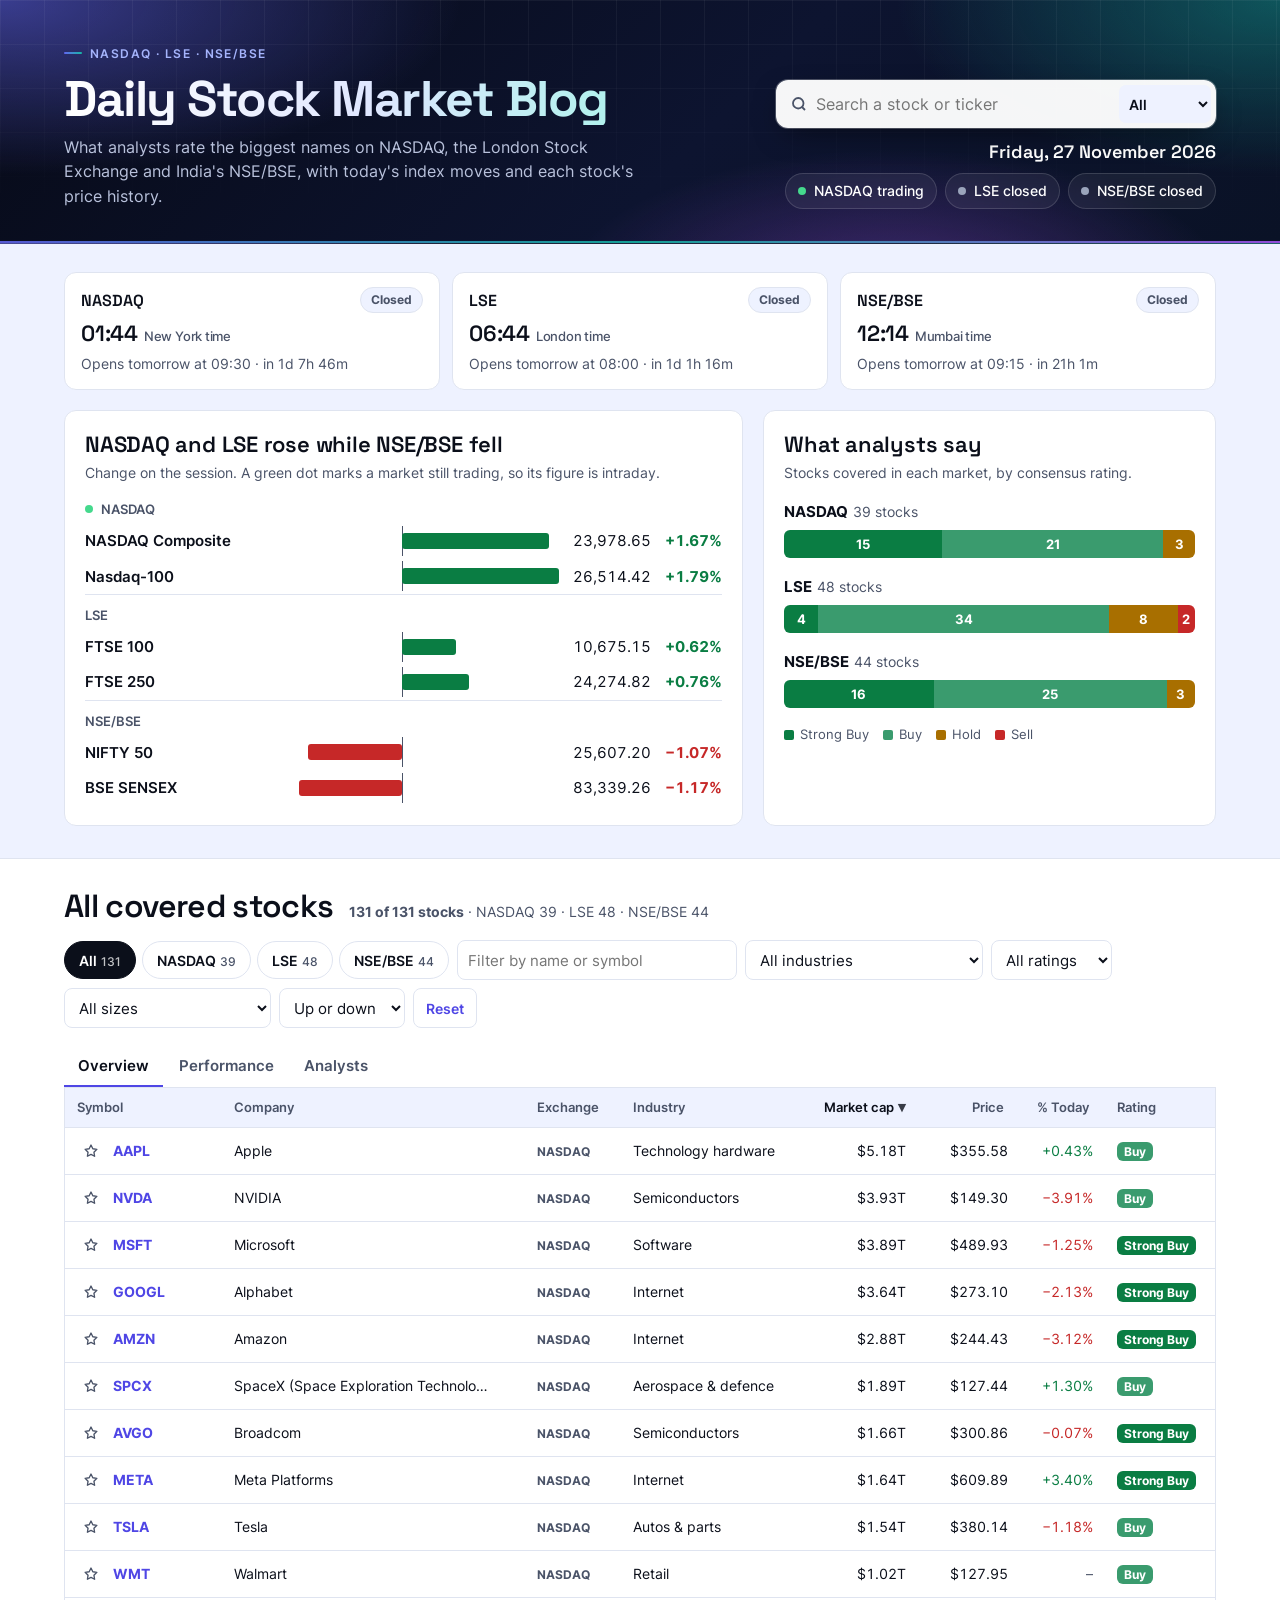
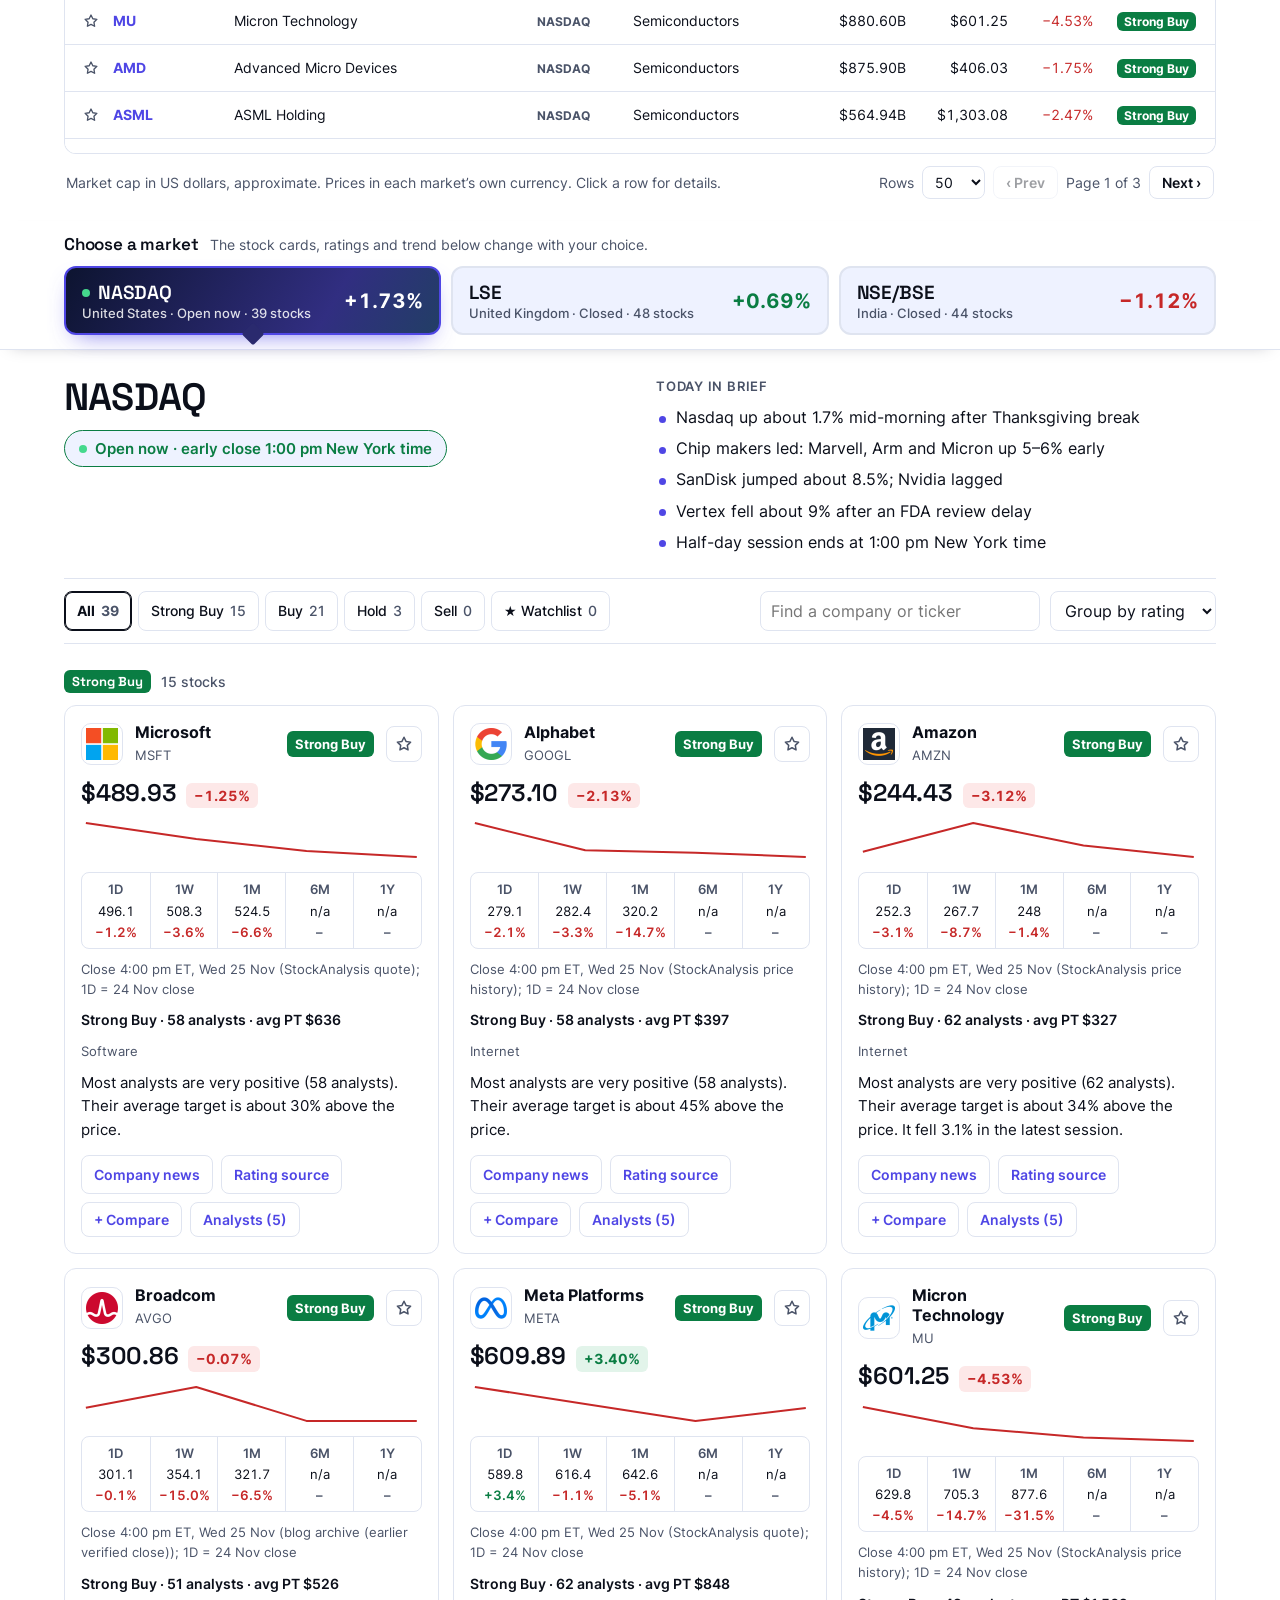
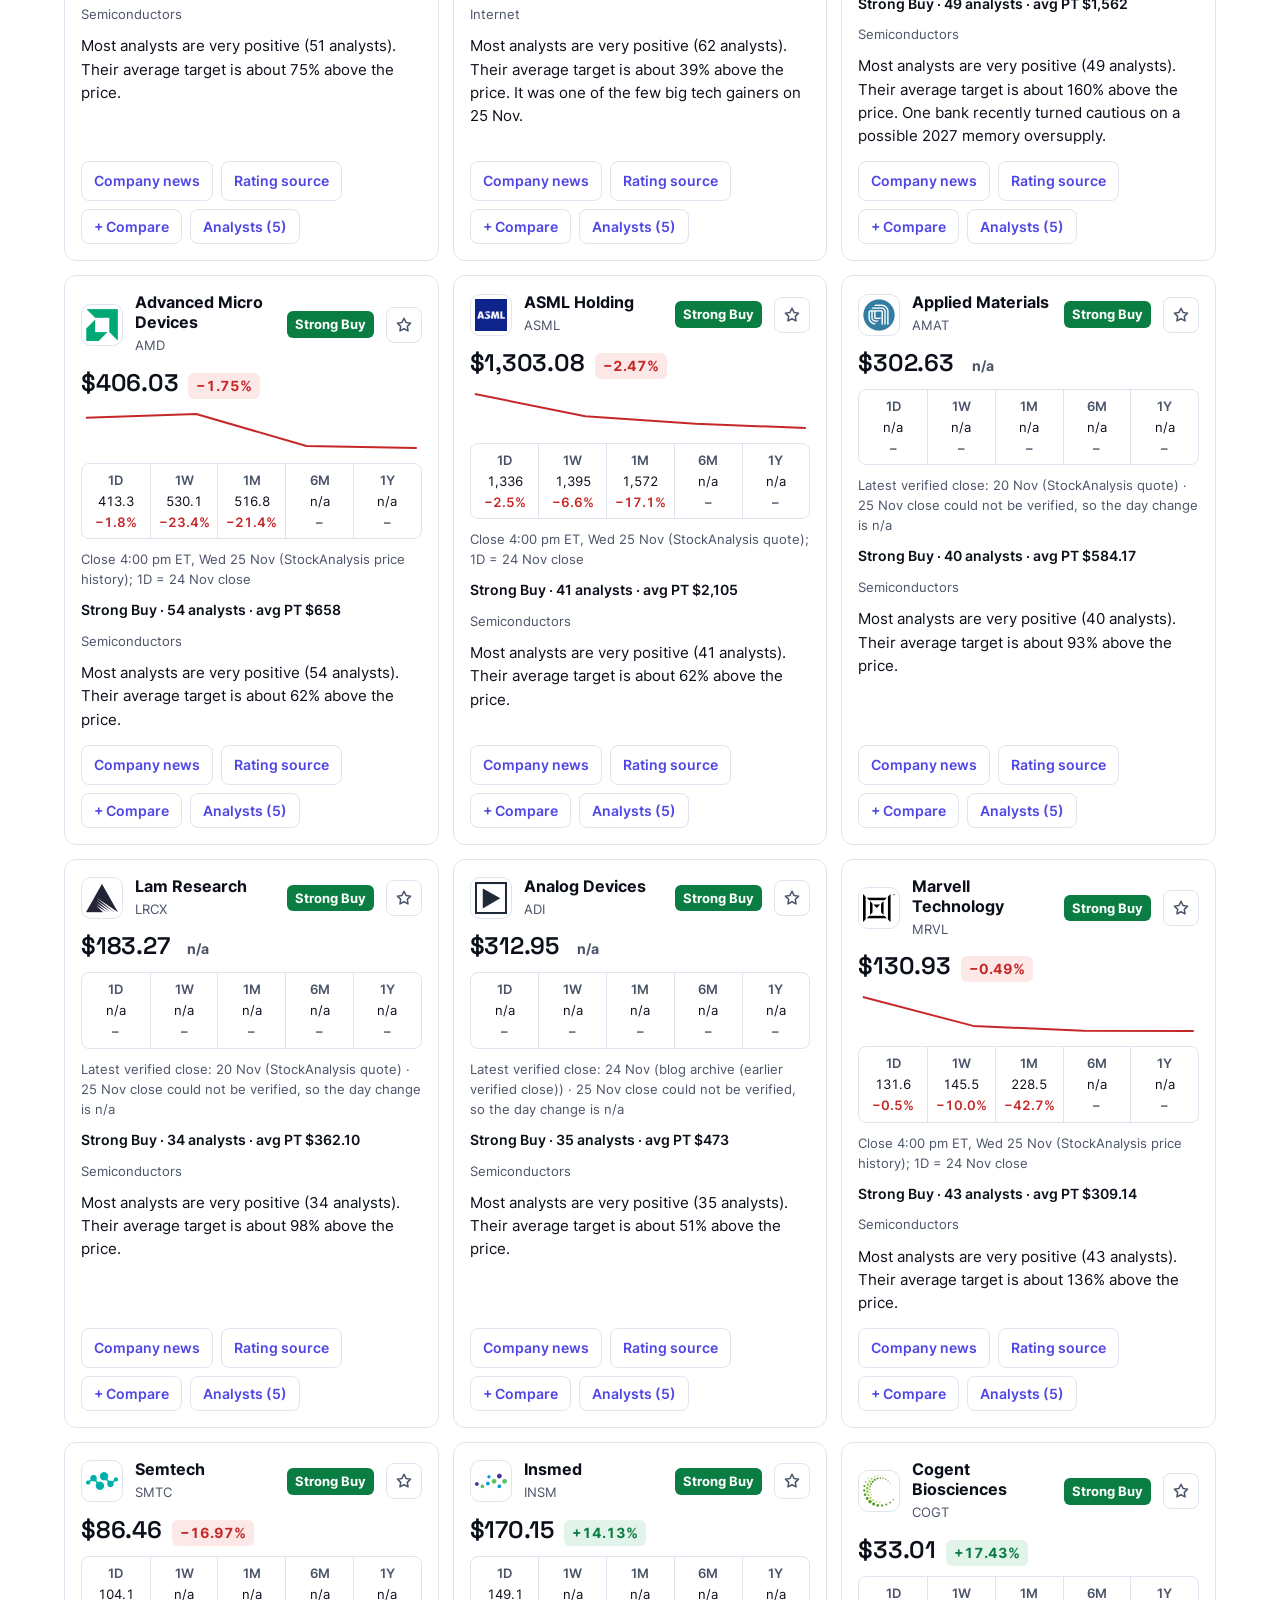
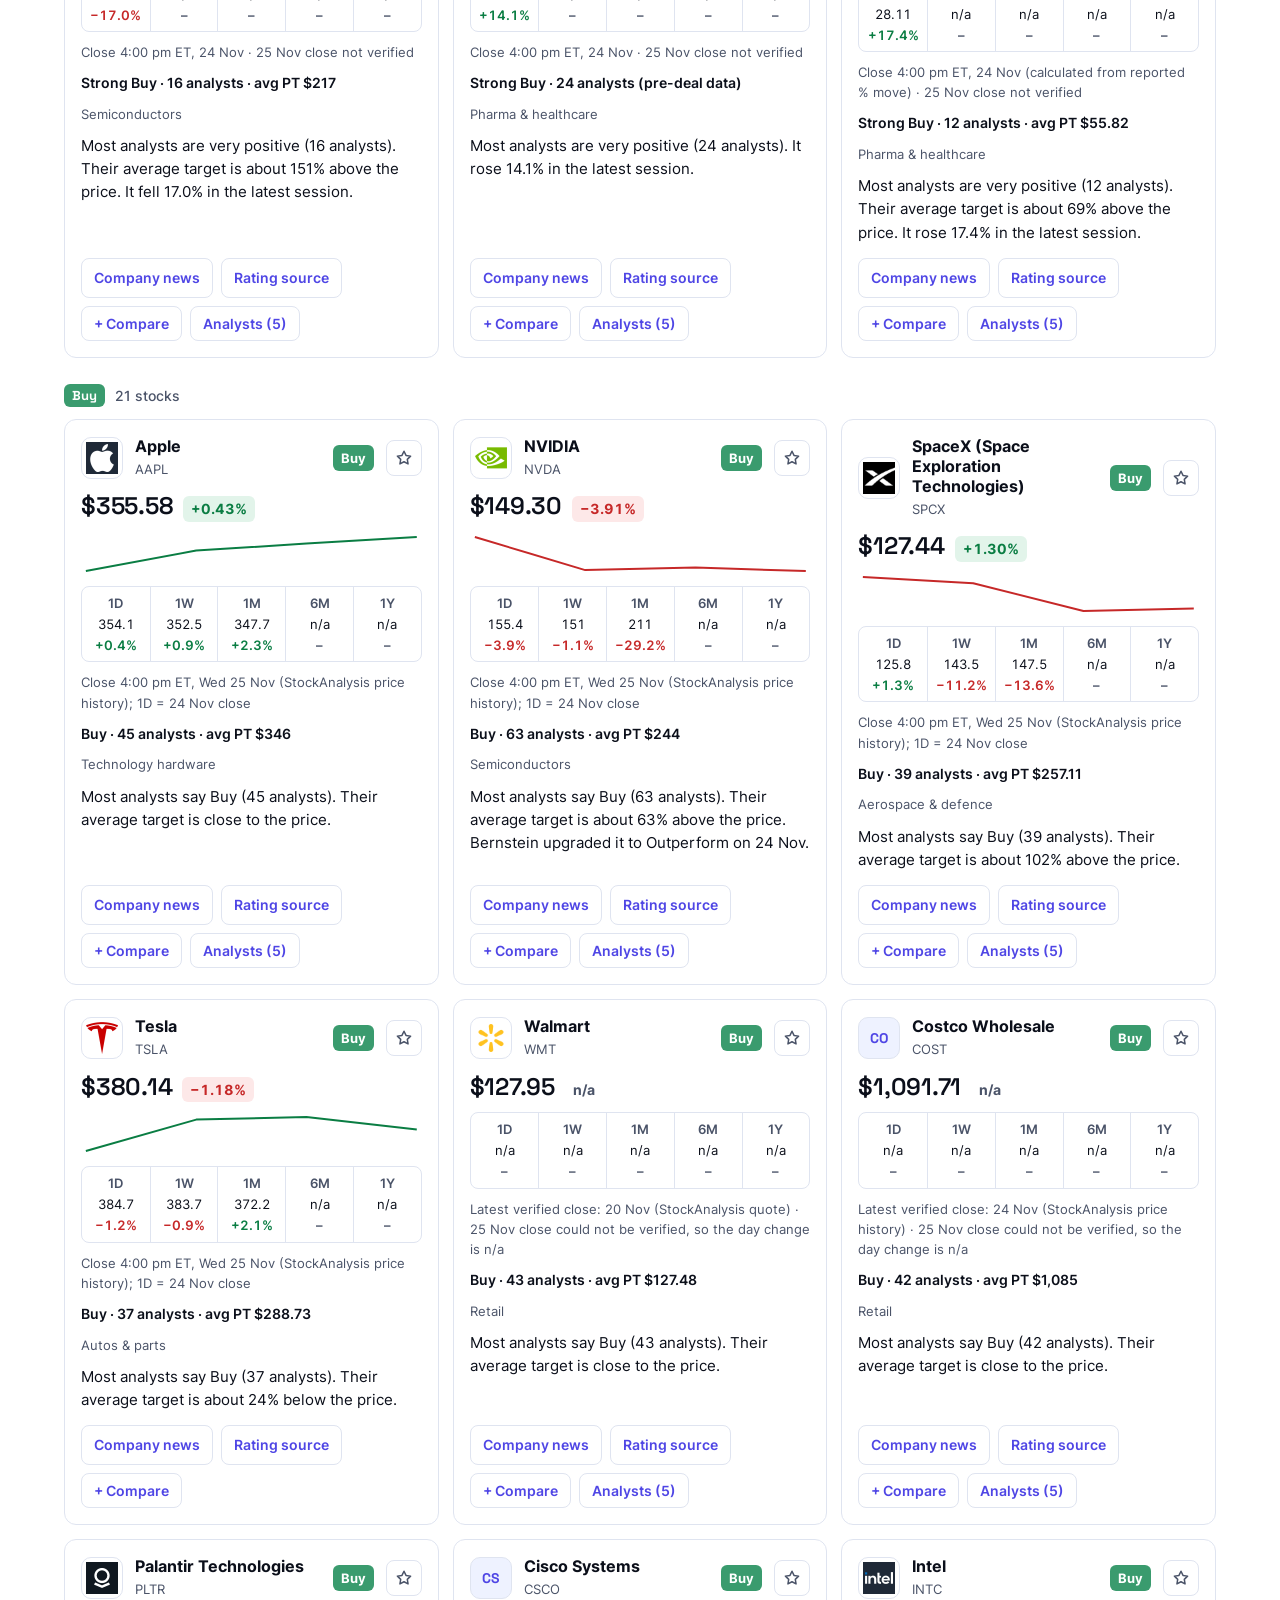
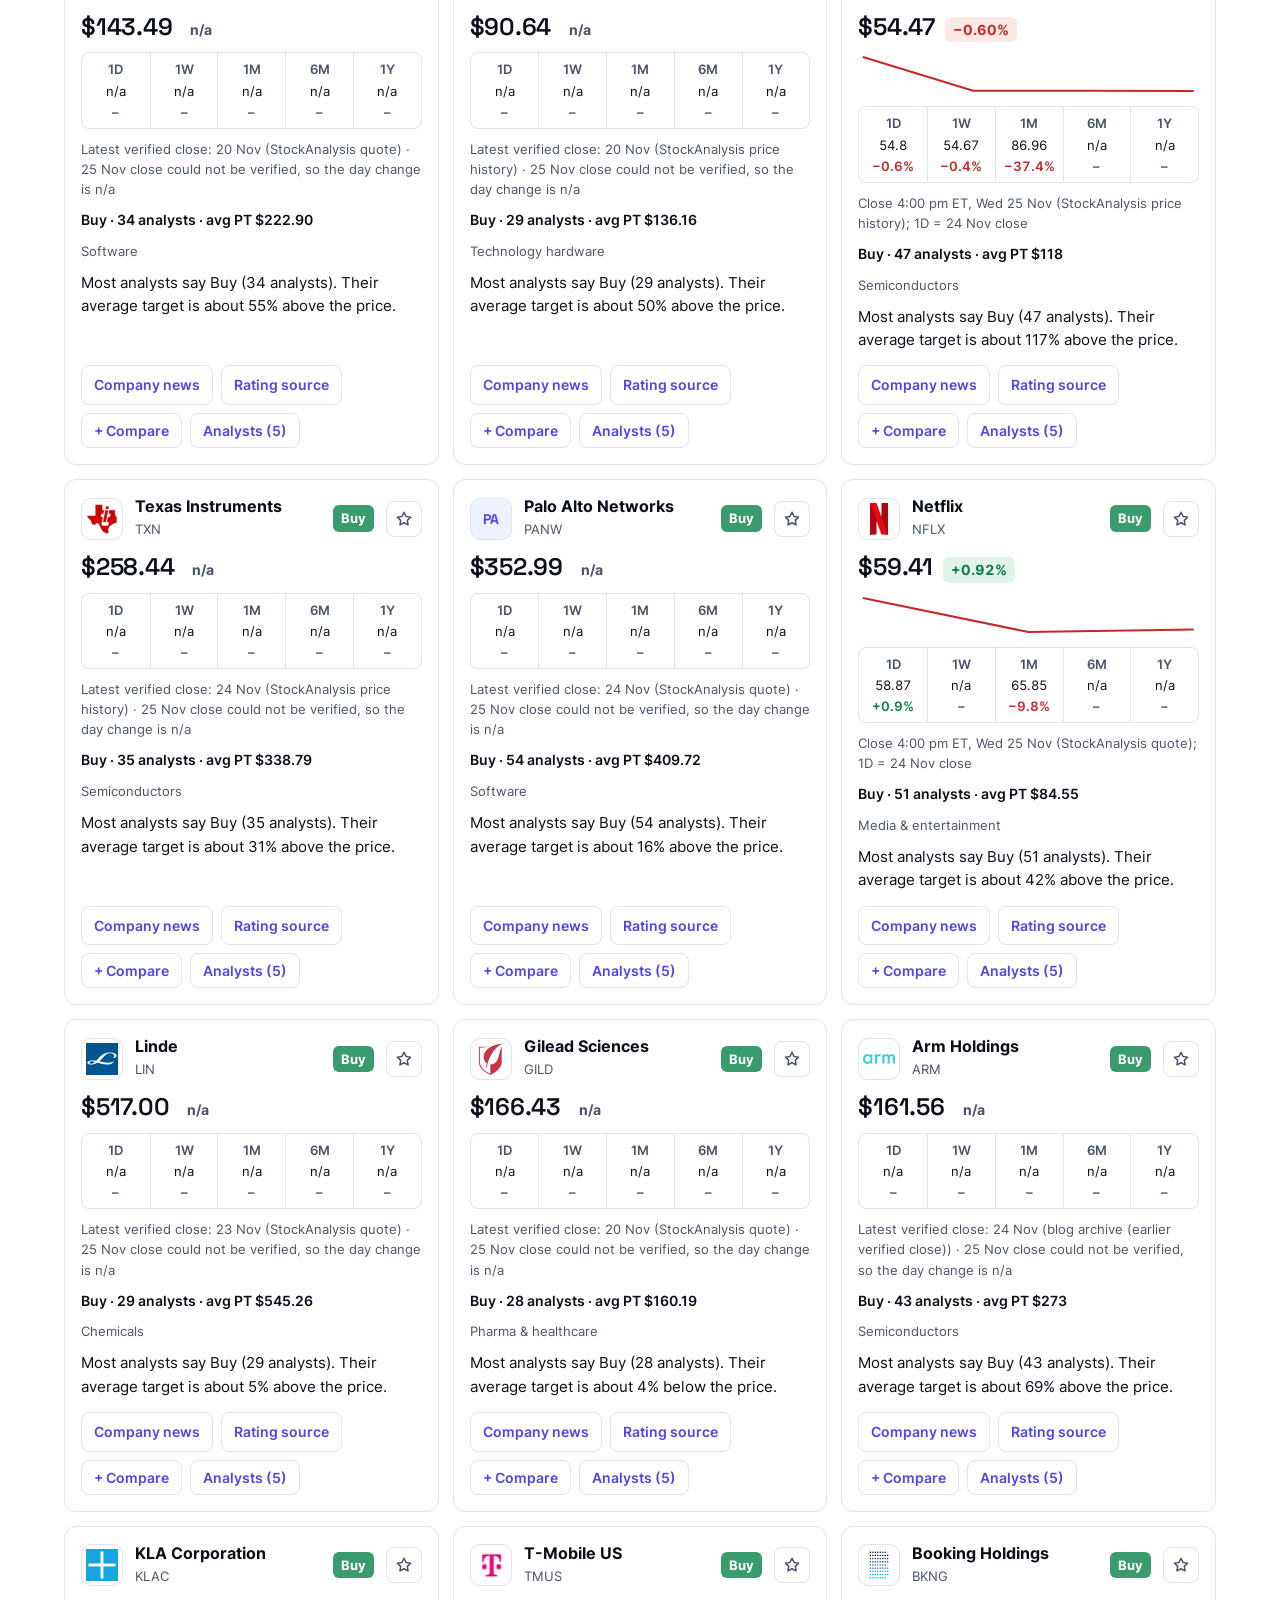
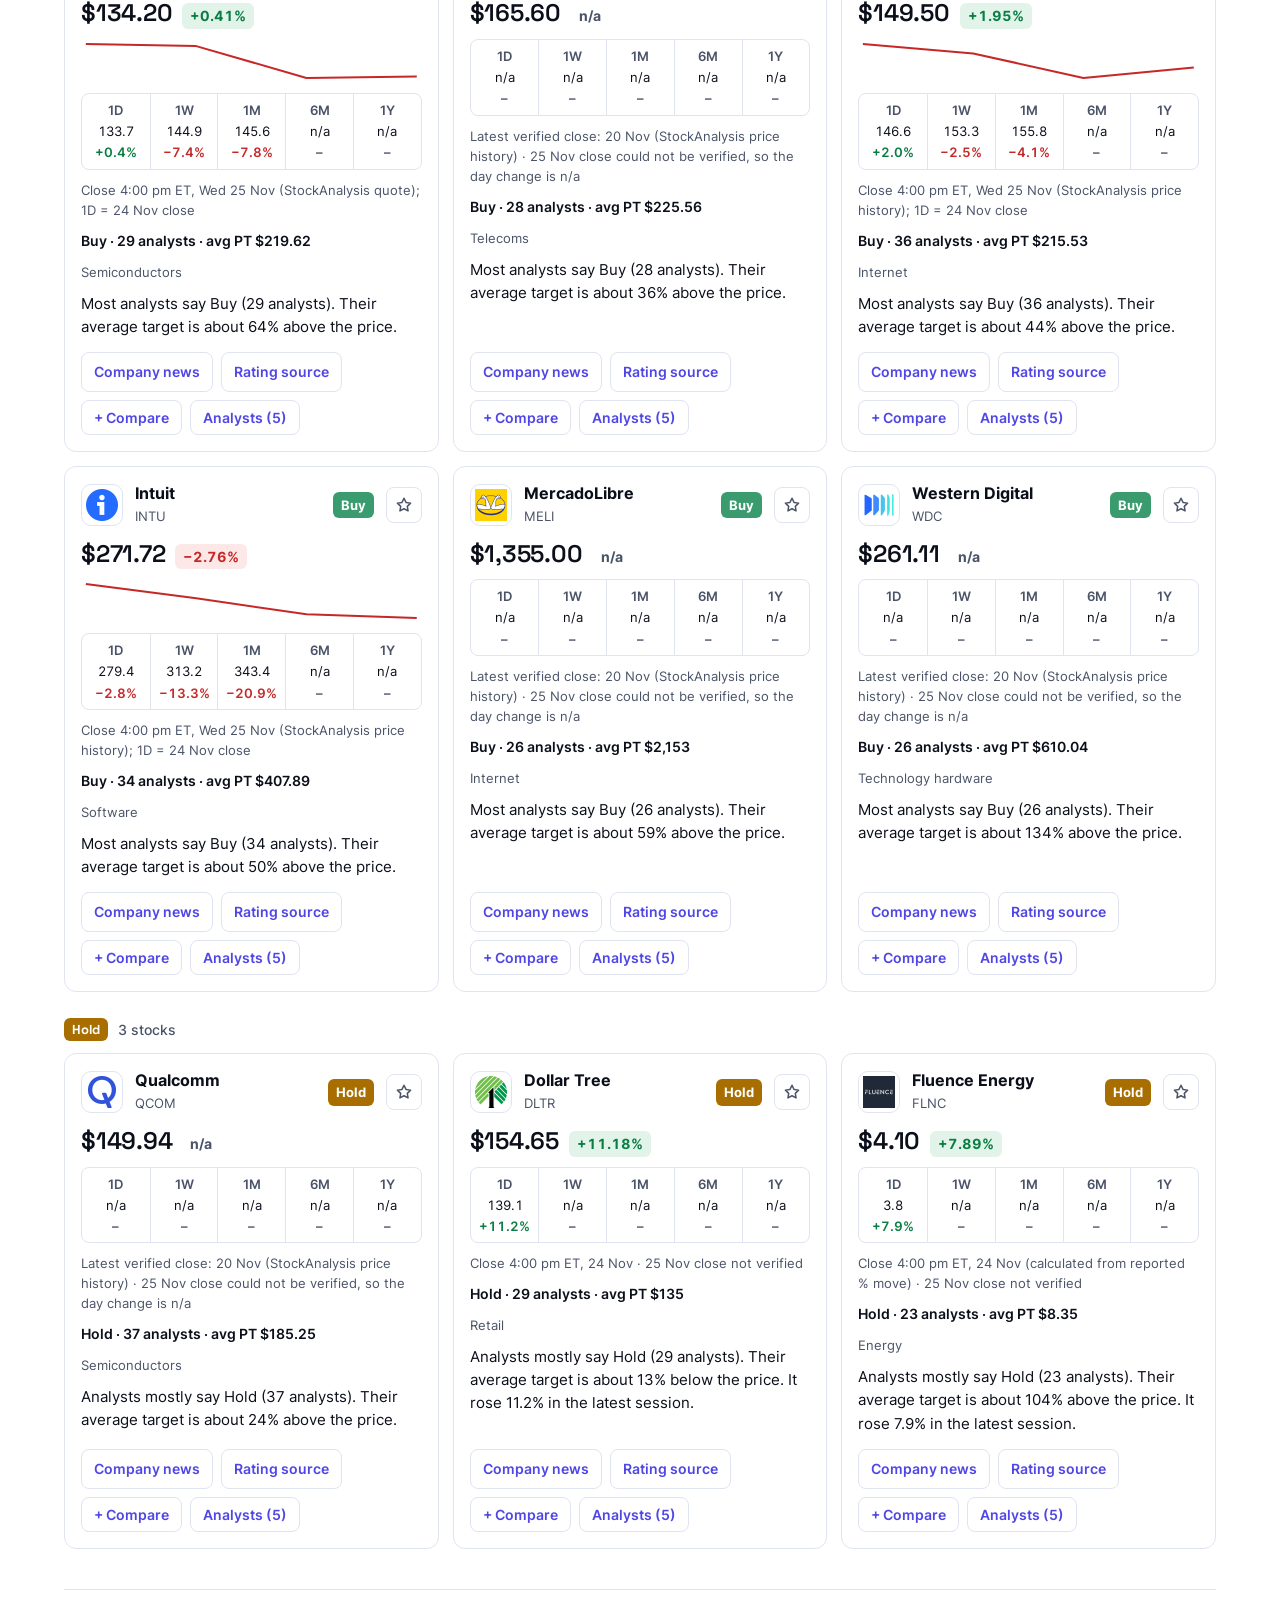
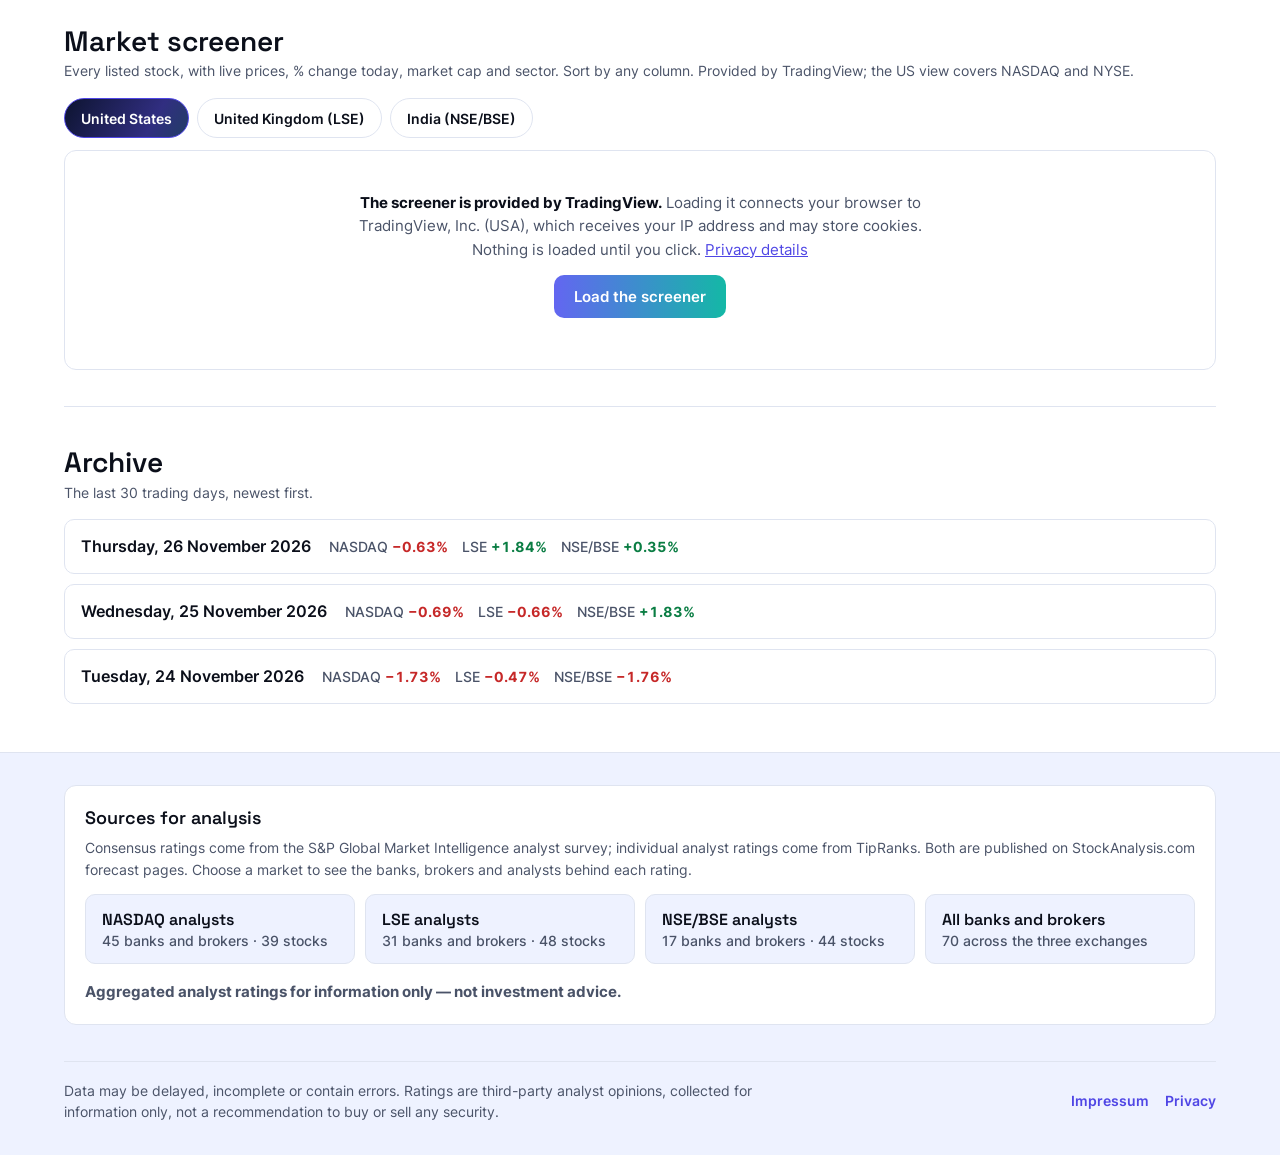
==== commit 994db827: "Blog data: hourly update 2026-11-27 17:53 Budapest Co-Authored-By: Claude Opus 5.5 <noreply@anthropi" ====
--- a/index.html
+++ b/index.html
@@ -365,31 +365,31 @@
    "snapshot": [
     {
      "n": "NASDAQ Composite",
-     "lv": "≈23,751",
-     "pts": "≈+165",
-     "pct": 0.7,
-     "tm": "Intraday ~9:50 am ET · Friday 27 Nov; about +0.7% reported (Chip Dispatch), level worked out from Wednesday's close; opened at 23,958.46 (+1.58%)"
+     "lv": "23,978.65",
+     "pts": "+392.85",
+     "pct": 1.67,
+     "tm": "Intraday 10:56 am ET · Friday 27 Nov (The Edge market wrap; point change worked out from Wednesday's close)"
     },
     {
      "n": "Nasdaq-100",
-     "lv": "≈26,437",
-     "pts": "≈+391",
-     "pct": 1.5,
-     "tm": "Intraday ~9:30 am ET (opening) · Friday 27 Nov; about +1.5% reported (Longbridge), level worked out from Wednesday's close"
+     "lv": "26,514.42",
+     "pts": "≈+466",
+     "pct": 1.79,
+     "tm": "Intraday 10:56 am ET · Friday 27 Nov (The Edge market wrap; point change worked out from the reported %)"
     },
     {
      "n": "FTSE 100",
      "lv": "10,675.15",
      "pts": "+65.85",
      "pct": 0.62,
-     "tm": "Intraday 12:30 pm GMT · Friday 27 Nov (Reuters via Share Talk)"
+     "tm": "Last verified intraday reading, 12:30 pm GMT · Friday 27 Nov (Reuters via Share Talk); closing level not yet verified"
     },
     {
      "n": "FTSE 250",
      "lv": "24,274.82",
      "pts": "+182.12",
      "pct": 0.76,
-     "tm": "Intraday 12:30 pm GMT · Friday 27 Nov (Reuters via Share Talk)"
+     "tm": "Last verified intraday reading, 12:30 pm GMT · Friday 27 Nov (Reuters via Share Talk); closing level not yet verified"
     },
     {
      "n": "NIFTY 50",
@@ -422,6 +422,7 @@
     "Hourly check at 12:53 Budapest time on Fri 27 Nov (11:53 London, 6:53 am ET, 5:23 pm IST): no newer time-stamped FTSE 100 or FTSE 250 level could be verified (several data sites could not be opened directly in this run), so the FTSE 100 keeps its mid-morning reading and the FTSE 250 keeps Thursday's close; an early FTSE 250 gain of about 0.8% (AskTraders) is mentioned in the London trend only. UK cards are unchanged. India is closed for the day and keeps Friday's closing levels; NASDAQ opens at 9:30 am ET (half-day to 1:00 pm ET) and still shows Wednesday's close.",
     "Hourly update at 15:53 Budapest time on Fri 27 Nov (2:53 pm London, 9:53 am ET, 8:23 pm IST): NASDAQ opened at 9:30 am ET for a half-day session (to 1:00 pm ET). The Composite shows Reuters' opening-bell reading (23,958.46, +1.58%; point change worked out from Wednesday's close). The Nasdaq-100 level is approximate: only its % gain at the open (about 1.5%, Longbridge) was reported, so the level was worked out from Wednesday's close. US stock cards still show Wednesday's closes: only pre-market prices were found for the day's big movers (Micron, AMD, Intel, Nvidia), so these are mentioned in the trend only and no new cards were added. FTSE 250 now shows Sharecast's 11:10 am GMT reading (24,308.63, +0.90%), which matches Thursday's close; the FTSE 100 keeps the 12:13 pm GMT Alliance News level, as no newer timed reading was found. UK and India cards are unchanged; India is closed and keeps Friday's closes. Several news sites could not be opened directly in this run, so figures come from search-result summaries.",
     "Hourly update at 16:53 Budapest time on Fri 27 Nov (3:53 pm London, 10:53 am ET, 9:23 pm IST): FTSE 100 and FTSE 250 now show Reuters readings from 12:30 pm GMT (via Share Talk; point changes worked out from Thursday's closes); no later timed reading could be verified before London's 4:30 pm close. The NASDAQ Composite now shows an approximate level for about 9:50 am ET, worked out from the roughly 0.7% gain Chip Dispatch reported and Wednesday's close; the Nasdaq-100 keeps its opening reading because no later figure was found. US chip-stock moves (Marvell, Arm, Lam Research, Micron, Applied Materials, Intel) and Vertex's fall were reported as % changes only, without prices, so they are mentioned in the trend and no cards were changed or added. UK and India cards are unchanged; India is closed and keeps Friday's closes.",
+    "Hourly update at 17:53 Budapest time on Fri 27 Nov (4:53 pm London, 11:53 am ET, 10:23 pm IST): the NASDAQ Composite (23,978.65, +1.67%) and Nasdaq-100 (26,514.42, +1.79%) now show intraday readings from 10:56 am ET (The Edge market wrap). SanDisk's and Vertex's later moves were reported as % changes only, so they are mentioned in the trend and no cards were changed or added. London closed at 4:30 pm GMT, but no reliable closing level could be verified in this run (one site's 'close' figure was dated February and was not used), so FTSE 100 and FTSE 250 keep the 12:30 pm GMT Reuters readings, labelled as intraday. UK and India cards are unchanged; India is closed and keeps Friday's closes.",
     "This refresh rebuilds the stock list around a “core” set of the largest index members (marked core): 34 Nasdaq-100 names, 40 FTSE 100 names and 39 NIFTY 50 names, plus a few non-core movers and rating-change stocks. Judgement calls: Coca-Cola Europacific Partners and Compass were left out of the UK core because their London quotes are in mixed currencies; Bajaj Auto was left out of the India core because its rating page could not be loaded; SanDisk was left out because its recent price history looked inconsistent.",
     "US prices: 18 cards show verified 25 Nov closes. For 16 other large Nasdaq-100 names the 25 Nov close could not be verified, so each shows its latest verified close (20–24 Nov), labelled on the card. Nine more large members (Amgen, CrowdStrike, PepsiCo, Shopify, Intuitive Surgical, Vertex, AppLovin, ADP, Seagate) were not included because no close from the past week could be verified. Non-core US cards (Semtech, Insmed, Cogent, Dollar Tree, Fluence) still show their 24 Nov closes.",
     "UK prices are last trades at the 26 Nov close from Hargreaves Lansdown’s delayed FTSE 100/250 tables; the previous close (1D) is the price minus the reported day change. India prices are last traded prices at 3:31 pm IST on 26 Nov from Trendlyne; NSE’s official closing price (an average of the last 30 minutes) can differ slightly. India day changes use stored 25 Nov closes or % moves reported in 26 Nov market wraps; where neither was available the change shows n/a.",
@@ -435,22 +436,22 @@
      "id": "us",
      "flag": "🇺🇸",
      "name": "NASDAQ",
-     "time": "Open now (half-day session 9:30 am–1:00 pm ET). The NASDAQ Composite figure is an intraday estimate from about 9:50 am ET on Fri 27 Nov; the Nasdaq-100 figure is its opening reading (about 9:30 am ET). Stock cards still show the previous close: Wed 25 Nov, 4:00 pm ET (NASDAQ was closed Thu 26 Nov for Thanksgiving), and some show an earlier verified close (20–24 Nov), labelled on each card.",
-     "trend": "Intraday (to ~9:50 am ET, 27 Nov): the Nasdaq Composite opened 1.58% higher at 23,958.46 as traders returned from Thanksgiving and bought back battered chip and AI shares, but the gain had narrowed to about 0.7% by 9:50 am, with the S&P 500 and Dow each up about 0.6%. Chip stocks led early trading: Marvell rose about 6%, Arm 5%, Lam Research and Micron nearly 5%, Applied Materials 4% and Intel 3.5%, while Broadcom gained about 2% and Meta and Amazon more than 2%. Vertex Pharmaceuticals fell more than 7% after the FDA extended a drug review by up to three months, and Altria slipped about 2% on reports it is weighing an offer for Imperial Brands. The rebound follows a record one-day jump in China's chip index and an upward revision to US third-quarter growth, but the Nasdaq-100 is still on course for its worst month since late 2022, and worries over inflation, possible Fed rate hikes, oil and proposed US tariffs remain. Friday is a shortened session that ends at 1:00 pm ET.",
+     "time": "Open now (half-day session 9:30 am–1:00 pm ET). The NASDAQ Composite and Nasdaq-100 figures are intraday readings from 10:56 am ET on Fri 27 Nov. Stock cards still show the previous close: Wed 25 Nov, 4:00 pm ET (NASDAQ was closed Thu 26 Nov for Thanksgiving), and some show an earlier verified close (20–24 Nov), labelled on each card.",
+     "trend": "Intraday (to ~10:56 am ET, 27 Nov): the Nasdaq Composite was up 1.67% at 23,978.65 and the Nasdaq-100 up 1.79% at 26,514.42 by 10:56 am, back near their opening highs after briefly trimming gains, with the S&P 500 up 1.2% and the Dow up 1.0%. Chip and AI shares led the post-Thanksgiving rebound: Marvell, Arm, Lam Research and Micron rose about 5–6% early, SanDisk was reported up about 8.5%, and Meta, Amazon and Broadcom also gained, while Nvidia lagged. Vertex Pharmaceuticals fell about 9% after the FDA extended a drug review by up to three months. The rally follows a record jump in China's chip index and an upward revision to US third-quarter growth, but the Nasdaq-100 is still heading for its worst month since late 2022 amid worries over inflation, possible Fed rate hikes, oil and proposed US tariffs. Friday is a shortened session that ends at 1:00 pm ET.",
      "brief": {
       "status": "Open now · early close 1:00 pm New York time",
       "times": [
-       "Nasdaq Composite is an estimate from about 9:50 am New York time",
+       "Index levels are readings from 10:56 am New York time",
        "Stock cards still show Wednesday’s close until a verified table is available"
       ],
       "moves": [
-       "Nasdaq opened up 1.6% but trimmed gains to about 0.7%",
-       "Chip makers led: Marvell up 6%, Arm 5%, Micron nearly 5%",
-       "Meta, Amazon and Broadcom each rose about 2%",
-       "Vertex fell over 7% after an FDA review delay",
+       "Nasdaq up about 1.7% mid-morning after Thanksgiving break",
+       "Chip makers led: Marvell, Arm and Micron up 5–6% early",
+       "SanDisk jumped about 8.5%; Nvidia lagged",
+       "Vertex fell about 9% after an FDA review delay",
        "Half-day session ends at 1:00 pm New York time"
       ],
-      "forTrend": "Intraday (to ~9:50 am ET, 27 Nov): the Nasdaq Composite opened 1.58% higher at 23,958.46 as traders returned from Thanksgiving and bought back battered chip and AI shares, but the gain had narrowed to about 0.7% by 9:50 am, with the S&P 500 and Dow each up about 0.6%. Chip stocks led early trading: Marvell rose about 6%, Arm 5%, Lam Research and Micron nearly 5%, Applied Materials 4% and Intel 3.5%, while Broadcom gained about 2% and Meta and Amazon more than 2%. Vertex Pharmaceuticals fell more than 7% after the FDA extended a drug review by up to three months, and Altria slipped about 2% on reports it is weighing an offer for Imperial Brands. The rebound follows a record one-day jump in China's chip index and an upward revision to US third-quarter growth, but the Nasdaq-100 is still on course for its worst month since late 2022, and worries over inflation, possible Fed rate hikes, oil and proposed US tariffs remain. Friday is a shortened session that ends at 1:00 pm ET."
+      "forTrend": "Intraday (to ~10:56 am ET, 27 Nov): the Nasdaq Composite was up 1.67% at 23,978.65 and the Nasdaq-100 up 1.79% at 26,514.42 by 10:56 am, back near their opening highs after briefly trimming gains, with the S&P 500 up 1.2% and the Dow up 1.0%. Chip and AI shares led the post-Thanksgiving rebound: Marvell, Arm, Lam Research and Micron rose about 5–6% early, SanDisk was reported up about 8.5%, and Meta, Amazon and Broadcom also gained, while Nvidia lagged. Vertex Pharmaceuticals fell about 9% after the FDA extended a drug review by up to three months. The rally follows a record jump in China's chip index and an upward revision to US third-quarter growth, but the Nasdaq-100 is still heading for its worst month since late 2022 amid worries over inflation, possible Fed rate hikes, oil and proposed US tariffs. Friday is a shortened session that ends at 1:00 pm ET."
      },
      "histDates": [
       "Previous session (24 Nov for cards with 25 Nov closes)",
@@ -2989,12 +2990,12 @@
      "id": "uk",
      "flag": "🇬🇧",
      "name": "London Stock Exchange",
-     "time": "Open now (session 8:00 am–4:30 pm GMT). The FTSE 100 and FTSE 250 figures are intraday readings from 12:30 pm GMT on Fri 27 Nov; most cards still show Thursday 26 Nov closing prices (4:30 pm GMT, delayed feed). Fresnillo, Antofagasta, Glencore, HSBC, Barclays and Standard Chartered show approximate Friday-morning prices worked out from reported % moves. Prices in GBX (pence).",
-     "trend": "Intraday (to ~12:30 pm GMT, 27 Nov): the FTSE 100 was up 0.62% at 10,675.15 at 12:30 pm, according to Reuters, after touching about 10,691 (up 0.8%) around 11:00 am, and is heading for its best week in about eight months. The FTSE 250 was up 0.76% at 24,274.82, on course for its best week in almost four months. Miners led as copper posted its biggest gain since January and gold and silver recovered: Fresnillo was the top blue-chip riser, up about 5%, with Anglo American, Antofagasta and Glencore each up more than 4%. Banks also rallied, with Standard Chartered up about 3.4%, Barclays 2.3% and HSBC 1.8%, after a Bank of England review proposed lower capital requirements for big UK-focused lenders, while Unilever and Diageo slipped about 1%. Easing worries over the proposed US tariffs and Wall Street's strong open after Thanksgiving supported sentiment, while high oil prices weighed on travel and consumer stocks.",
+     "time": "Closed for the day (session 8:00 am–4:30 pm GMT). The FTSE 100 and FTSE 250 figures are the last verified intraday readings, from 12:30 pm GMT on Fri 27 Nov; Friday's closing levels could not yet be verified. Most cards still show Thursday 26 Nov closing prices (4:30 pm GMT, delayed feed). Fresnillo, Antofagasta, Glencore, HSBC, Barclays and Standard Chartered show approximate Friday-morning prices worked out from reported % moves. Prices in GBX (pence).",
+     "trend": "Intraday (to ~12:30 pm GMT, 27 Nov; London has since closed): the FTSE 100 was up 0.62% at 10,675.15 at 12:30 pm, according to Reuters, after touching about 10,691 (up 0.8%) around 11:00 am, and is heading for its best week in about eight months. The FTSE 250 was up 0.76% at 24,274.82, on course for its best week in almost four months. Miners led as copper posted its biggest gain since January and gold and silver recovered: Fresnillo was the top blue-chip riser, up about 5%, with Anglo American, Antofagasta and Glencore each up more than 4%. Banks also rallied, with Standard Chartered up about 3.4%, Barclays 2.3% and HSBC 1.8%, after a Bank of England review proposed lower capital requirements for big UK-focused lenders, while Unilever and Diageo slipped about 1%. Easing worries over the proposed US tariffs and Wall Street's strong open after Thanksgiving supported sentiment, while high oil prices weighed on travel and consumer stocks.",
      "brief": {
-      "status": "Open now · closes 4:30 pm London time",
+      "status": "Closed for the day · closing level not yet verified",
       "times": [
-       "FTSE 100 and FTSE 250 are readings from 12:30 pm London time",
+       "FTSE 100 and FTSE 250 are the last verified readings, from 12:30 pm London time",
        "Most cards show Thursday’s close; three miners and three banks show Friday-morning estimates"
       ],
       "moves": [
@@ -3004,7 +3005,7 @@
        "Banks rallied on proposed lighter capital rules",
        "Unilever and Diageo slipped about 1%"
       ],
-      "forTrend": "Intraday (to ~12:30 pm GMT, 27 Nov): the FTSE 100 was up 0.62% at 10,675.15 at 12:30 pm, according to Reuters, after touching about 10,691 (up 0.8%) around 11:00 am, and is heading for its best week in about eight months. The FTSE 250 was up 0.76% at 24,274.82, on course for its best week in almost four months. Miners led as copper posted its biggest gain since January and gold and silver recovered: Fresnillo was the top blue-chip riser, up about 5%, with Anglo American, Antofagasta and Glencore each up more than 4%. Banks also rallied, with Standard Chartered up about 3.4%, Barclays 2.3% and HSBC 1.8%, after a Bank of England review proposed lower capital requirements for big UK-focused lenders, while Unilever and Diageo slipped about 1%. Easing worries over the proposed US tariffs and Wall Street's strong open after Thanksgiving supported sentiment, while high oil prices weighed on travel and consumer stocks."
+      "forTrend": "Intraday (to ~12:30 pm GMT, 27 Nov; London has since closed): the FTSE 100 was up 0.62% at 10,675.15 at 12:30 pm, according to Reuters, after touching about 10,691 (up 0.8%) around 11:00 am, and is heading for its best week in about eight months. The FTSE 250 was up 0.76% at 24,274.82, on course for its best week in almost four months. Miners led as copper posted its biggest gain since January and gold and silver recovered: Fresnillo was the top blue-chip riser, up about 5%, with Anglo American, Antofagasta and Glencore each up more than 4%. Banks also rallied, with Standard Chartered up about 3.4%, Barclays 2.3% and HSBC 1.8%, after a Bank of England review proposed lower capital requirements for big UK-focused lenders, while Unilever and Diageo slipped about 1%. Easing worries over the proposed US tariffs and Wall Street's strong open after Thanksgiving supported sentiment, while high oil prices weighed on travel and consumer stocks."
      },
      "histDates": [
       "25 Nov 2026",
@@ -8573,6 +8574,14 @@
     [
      "Yahoo Finance — Stock market today: Dow, S&P 500, Nasdaq gain on Black Friday, 27 Nov",
      "https://finance.yahoo.com/markets/live/stock-market-today-firday-november-27-dow-sp-500-nasdaq-black-friday-holiday-091152065.html"
+    ],
+    [
+     "The Edge — US market wrap, 27 November: Nasdaq 100 rises 1.79%",
+     "https://edgeconsultancykw.com/us-market-wrap-27-november-2026/"
+    ],
+    [
+     "Eurasia Business News — US stock market today: tech rebounds in shortened Black Friday session, 27 Nov",
+     "https://eurasiabusinessnews.com/2026/11/27/u-s-stock-market-today-november-27-2026-tech-rebounds-in-shortened-black-friday-session/"
     ]
    ]
   },
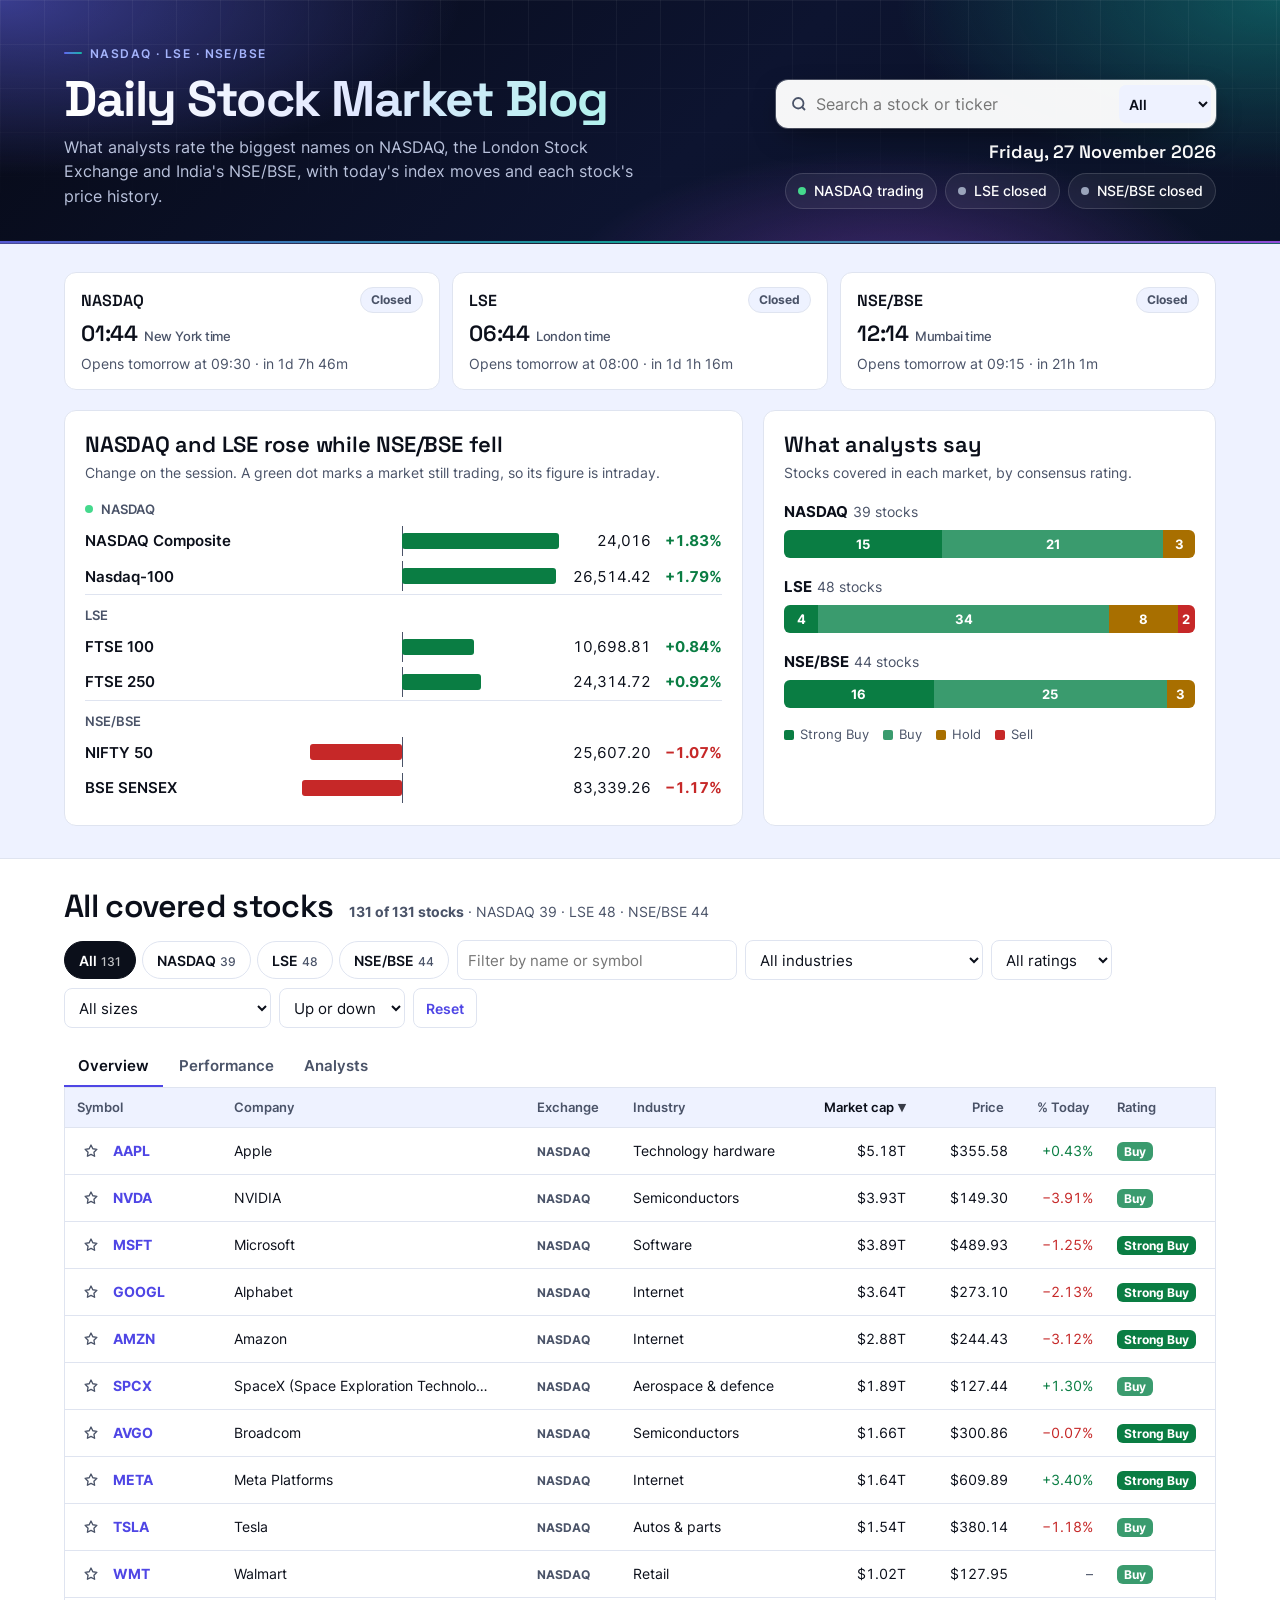
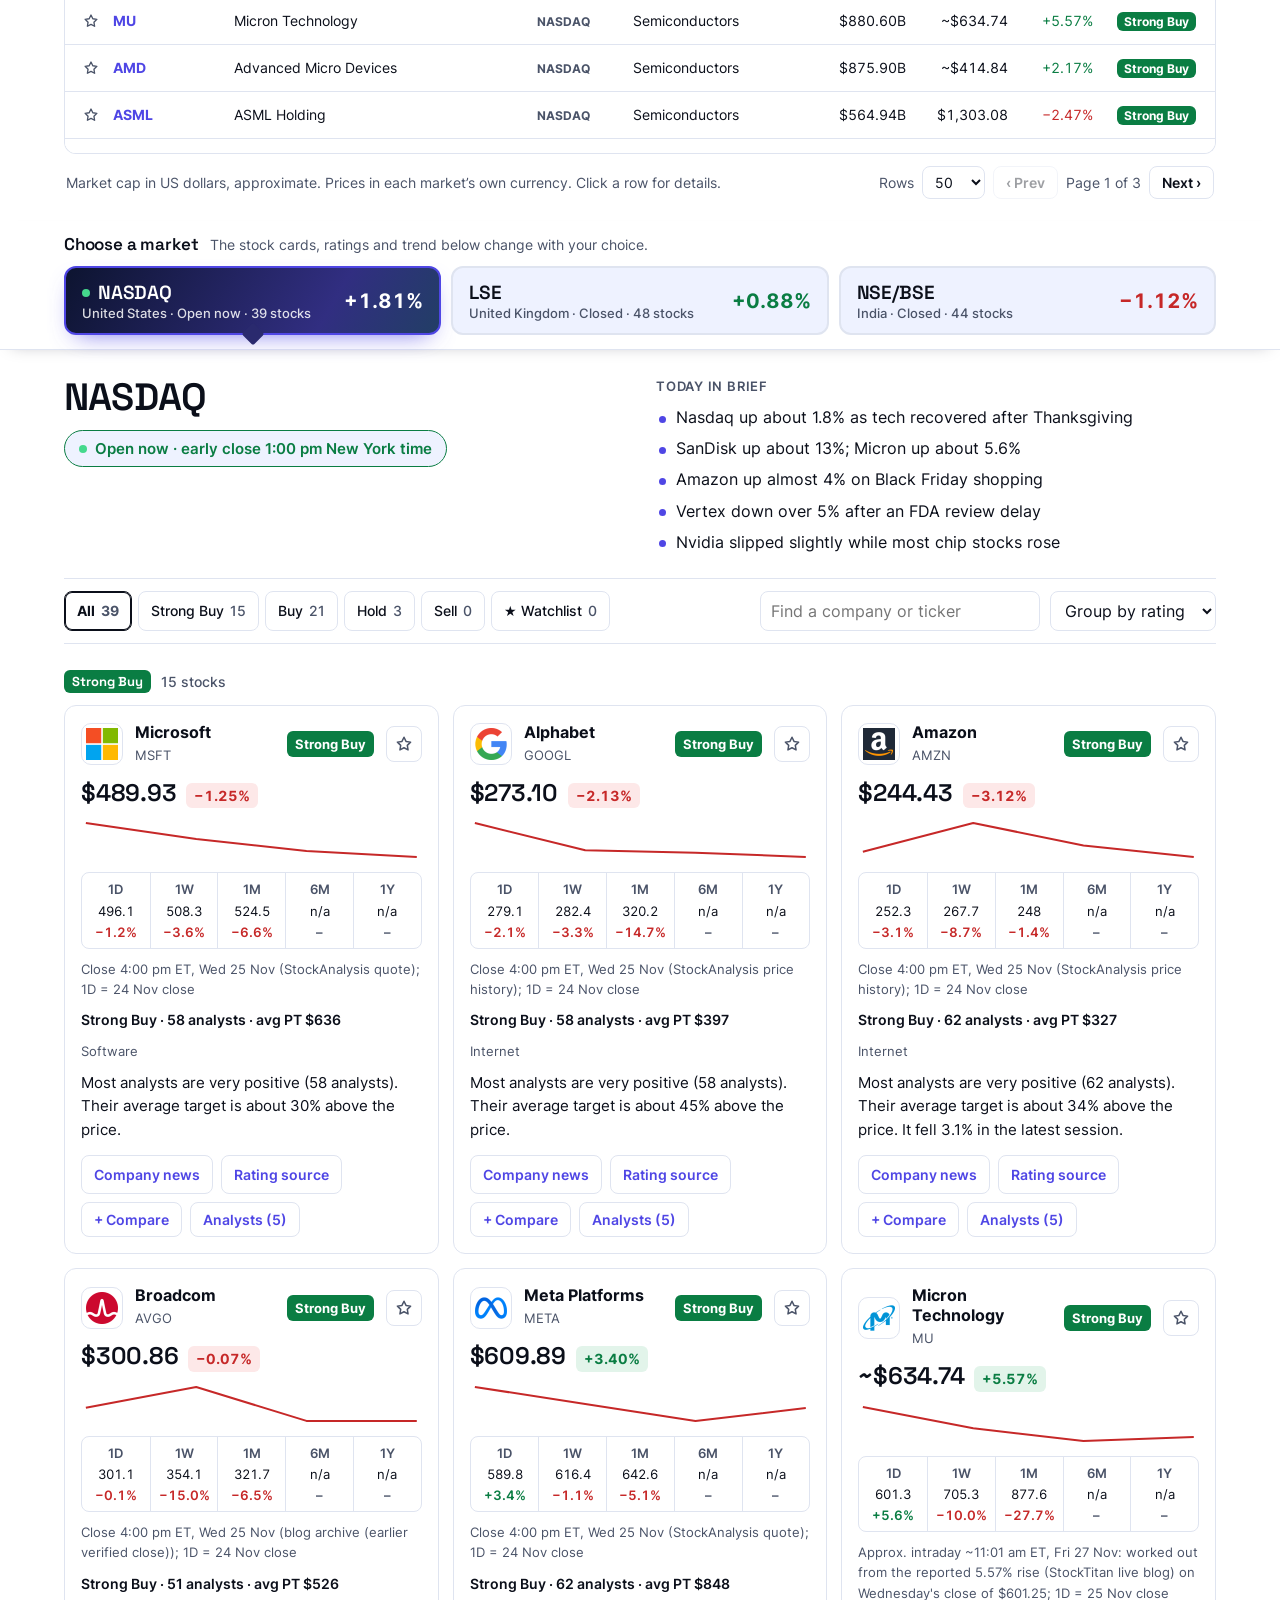
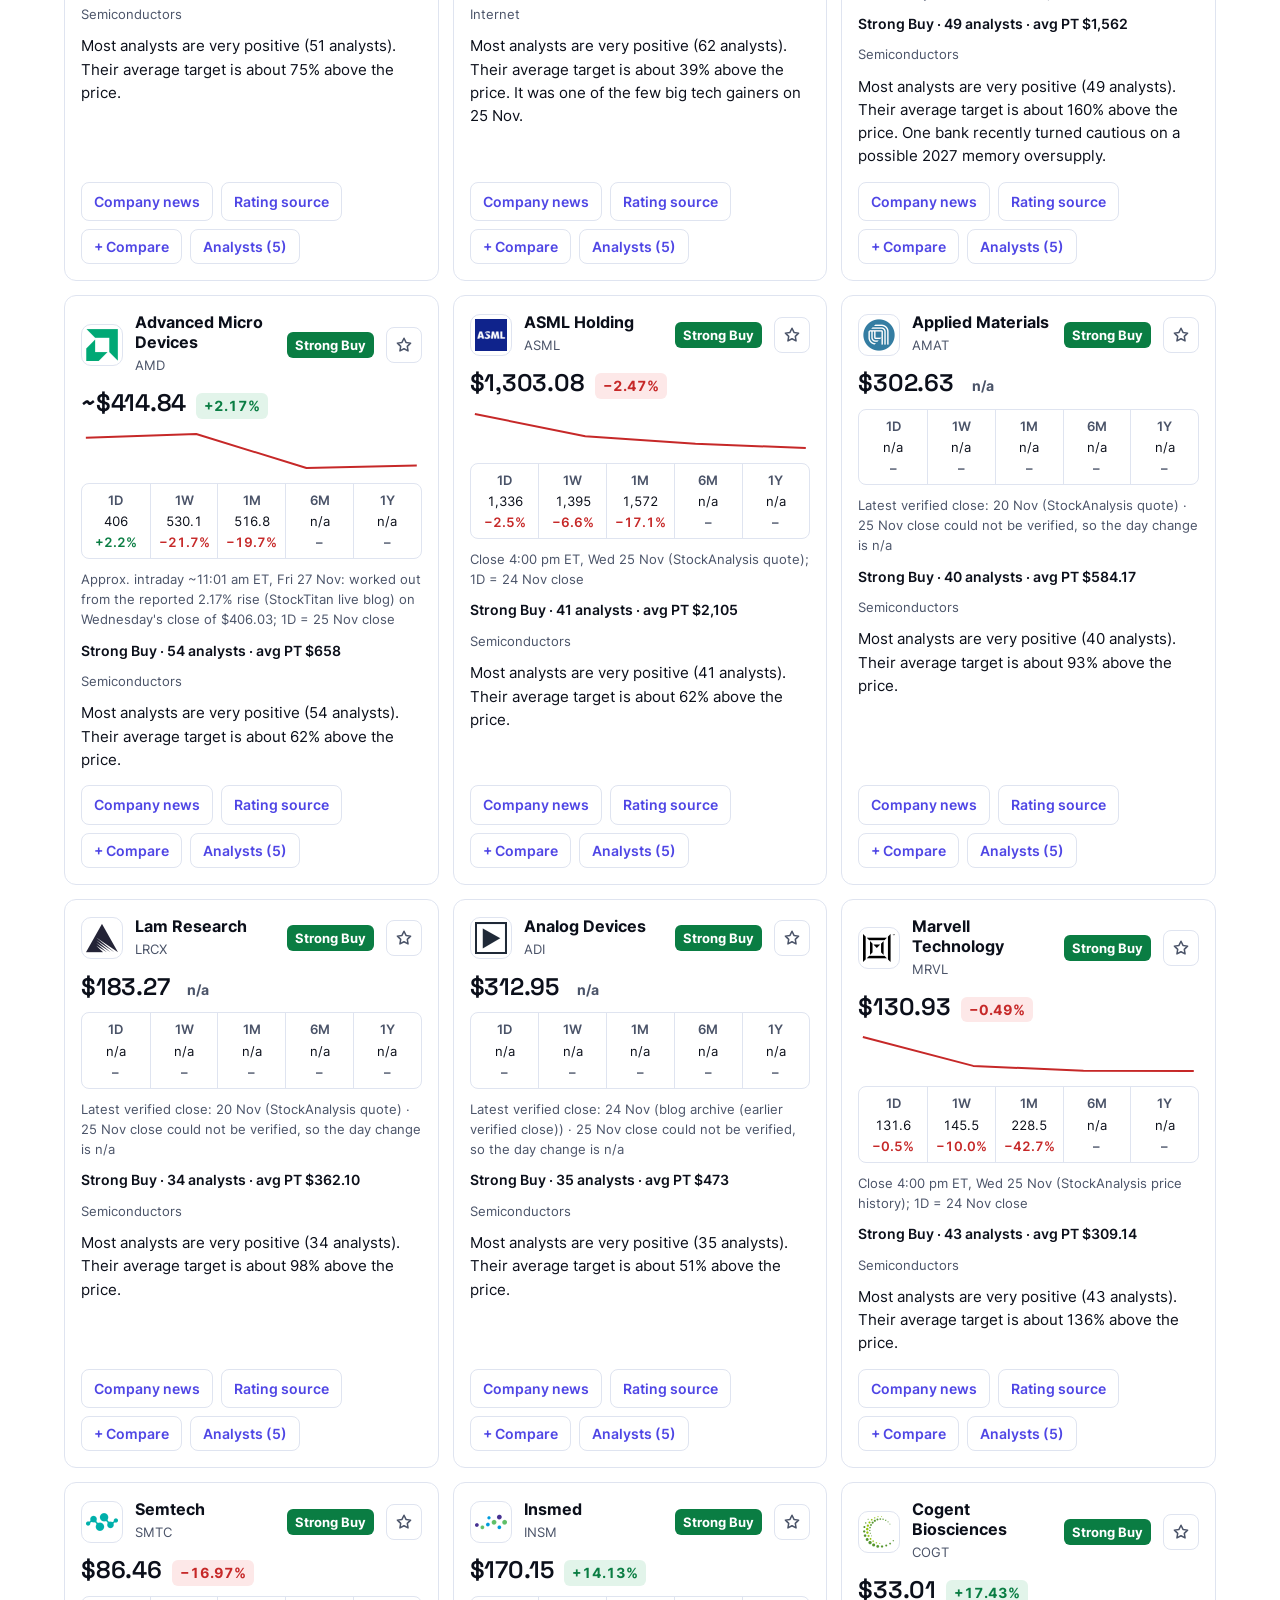
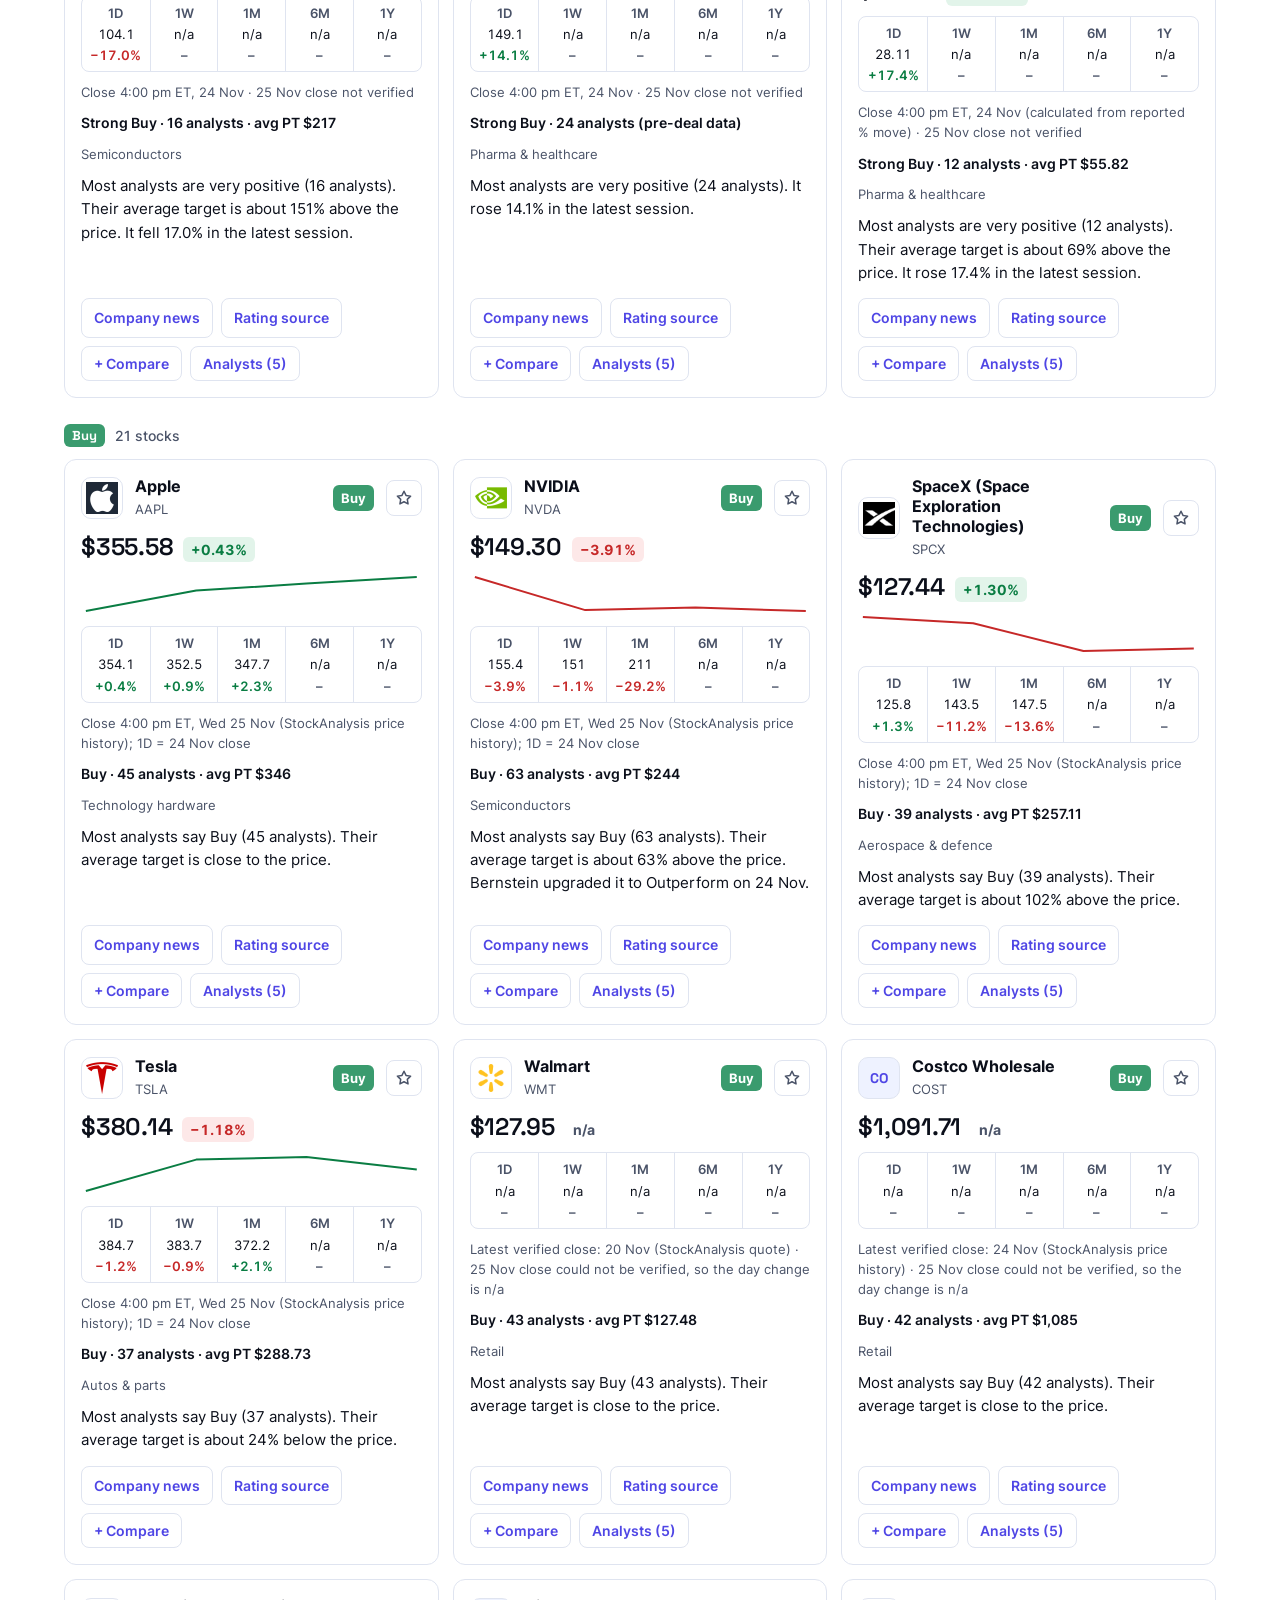
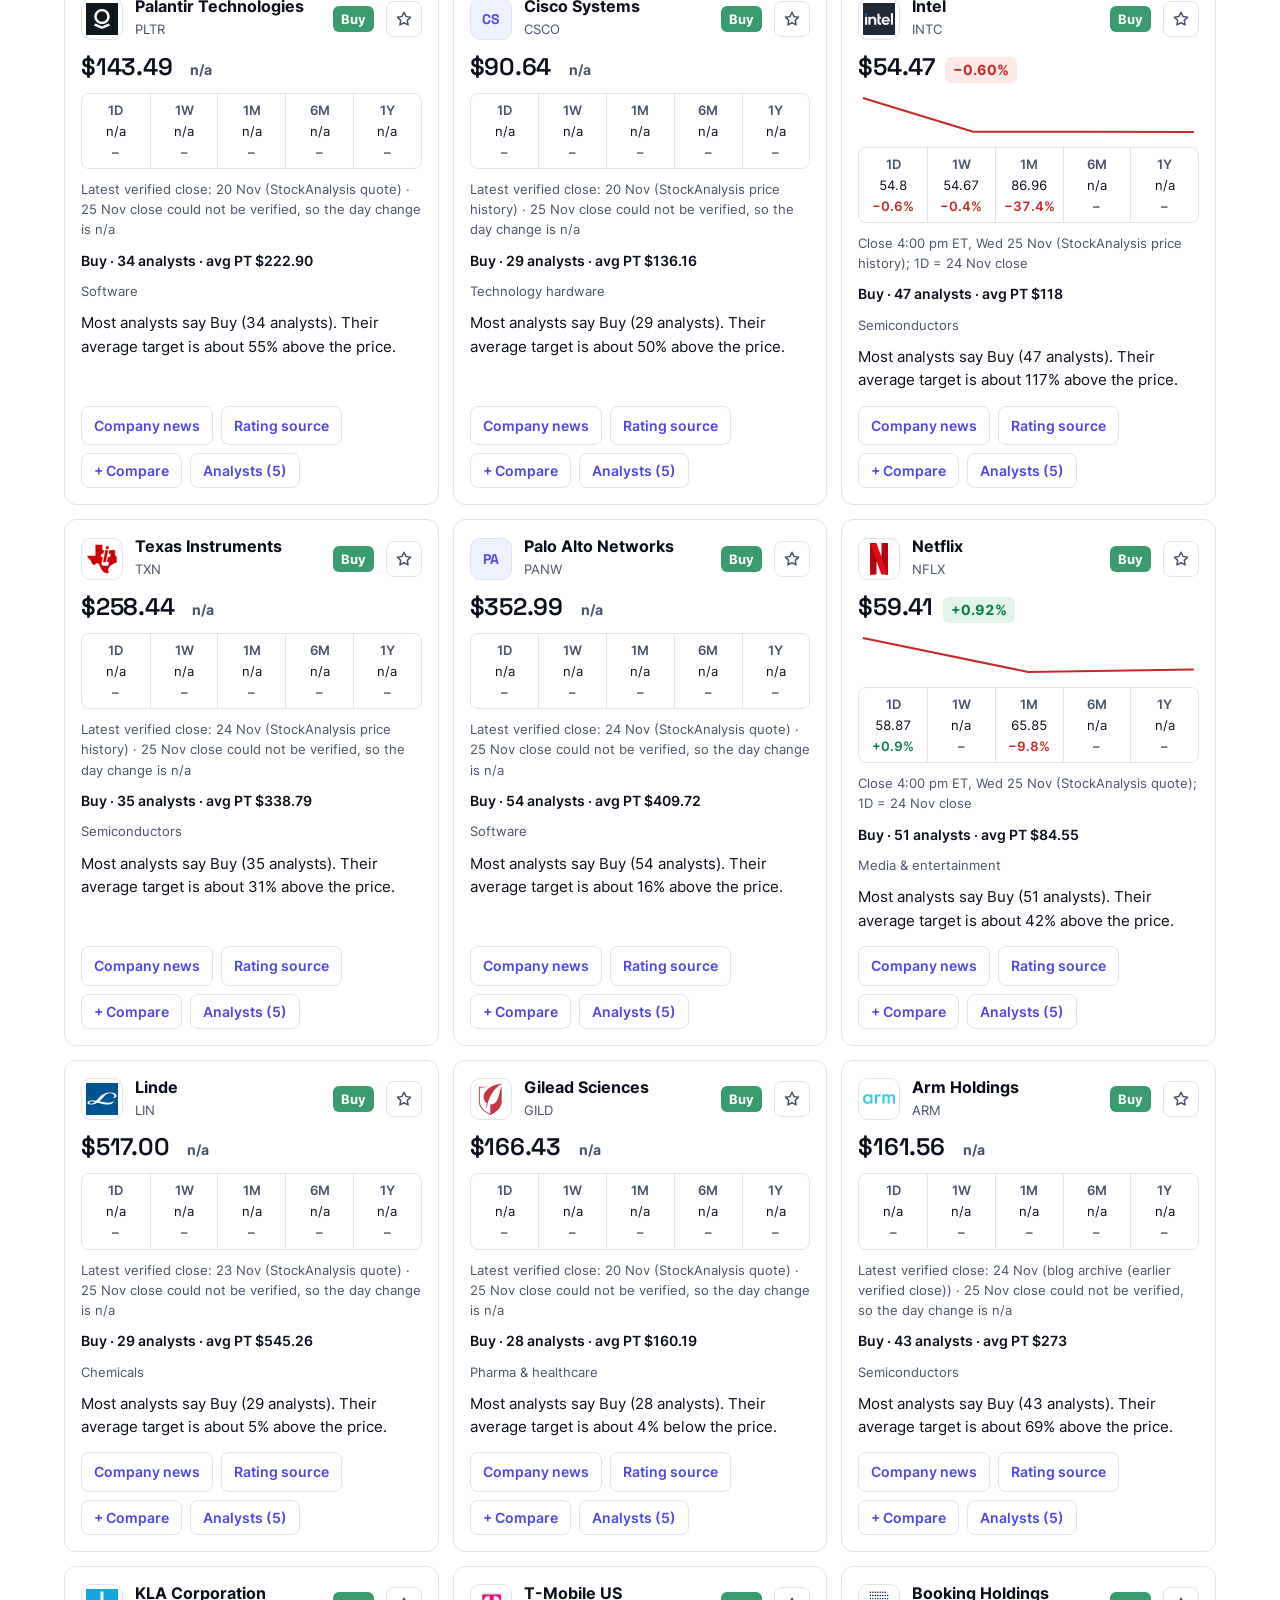
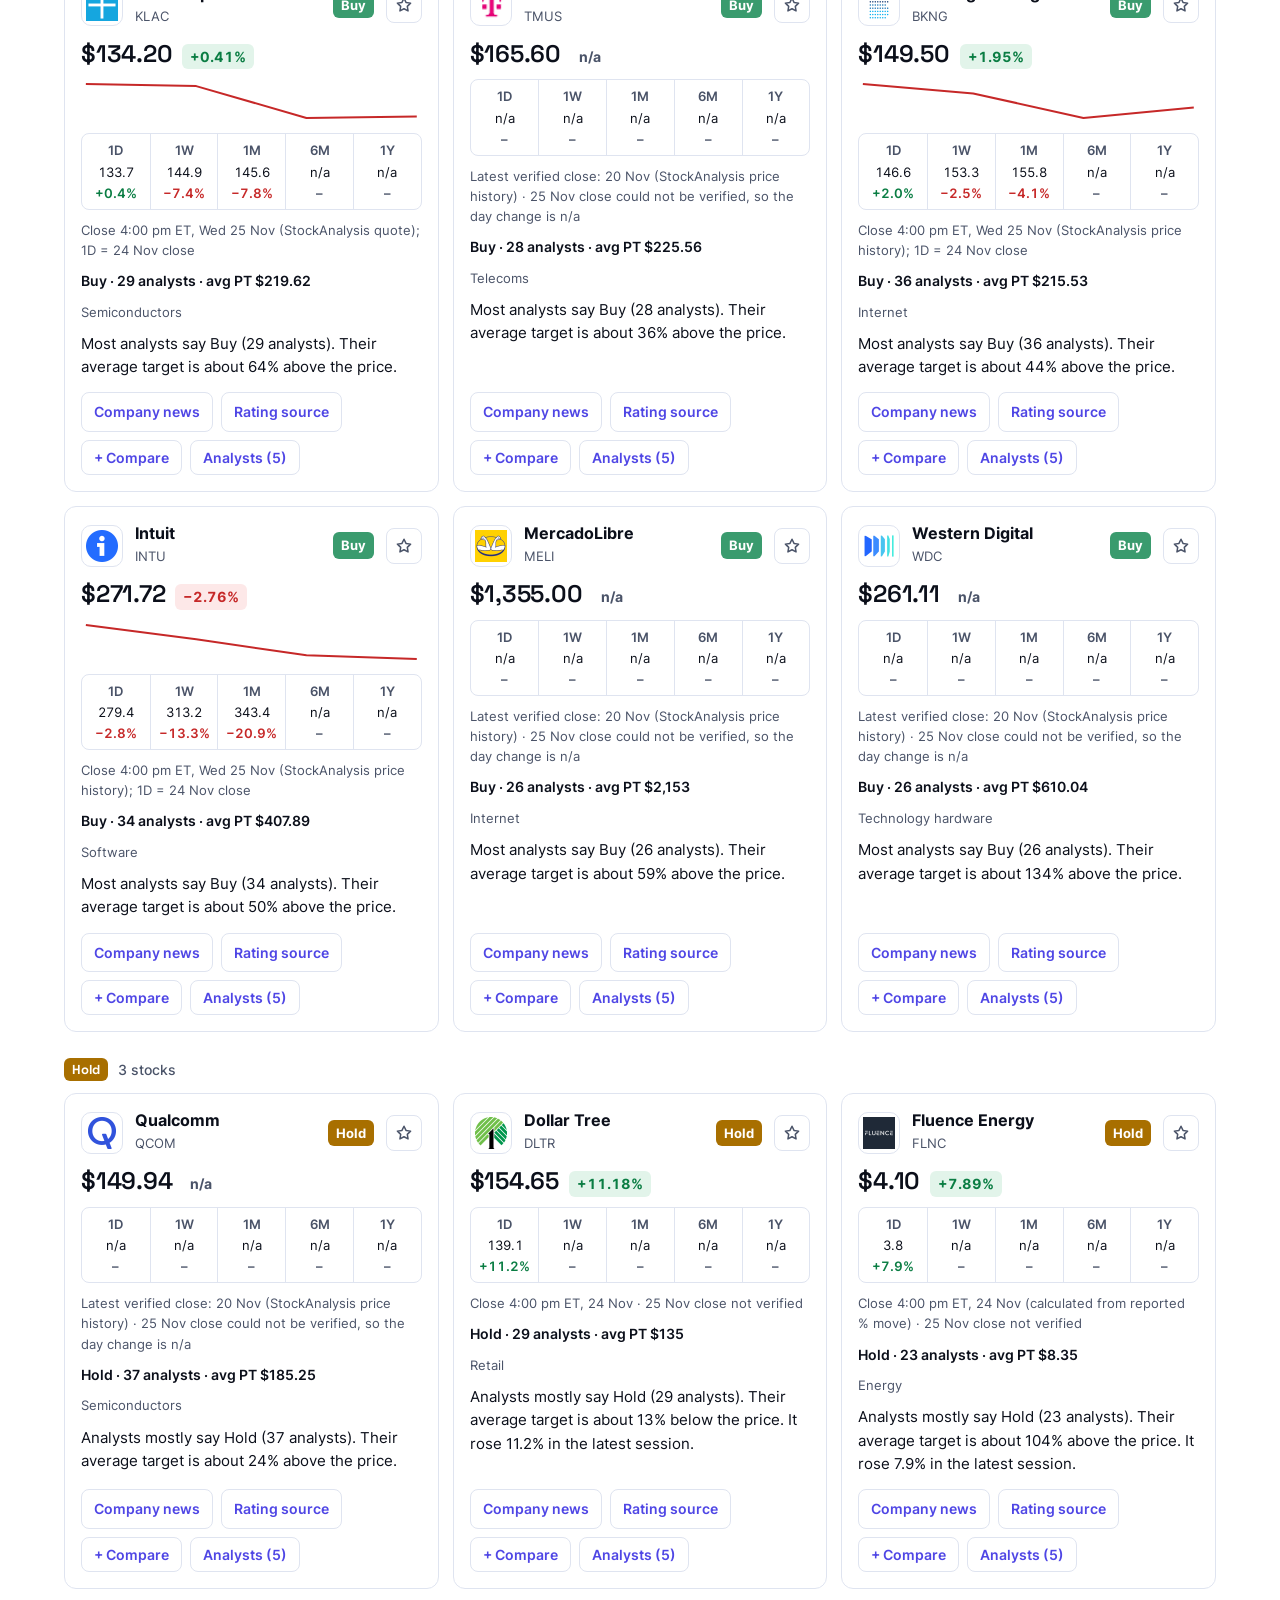
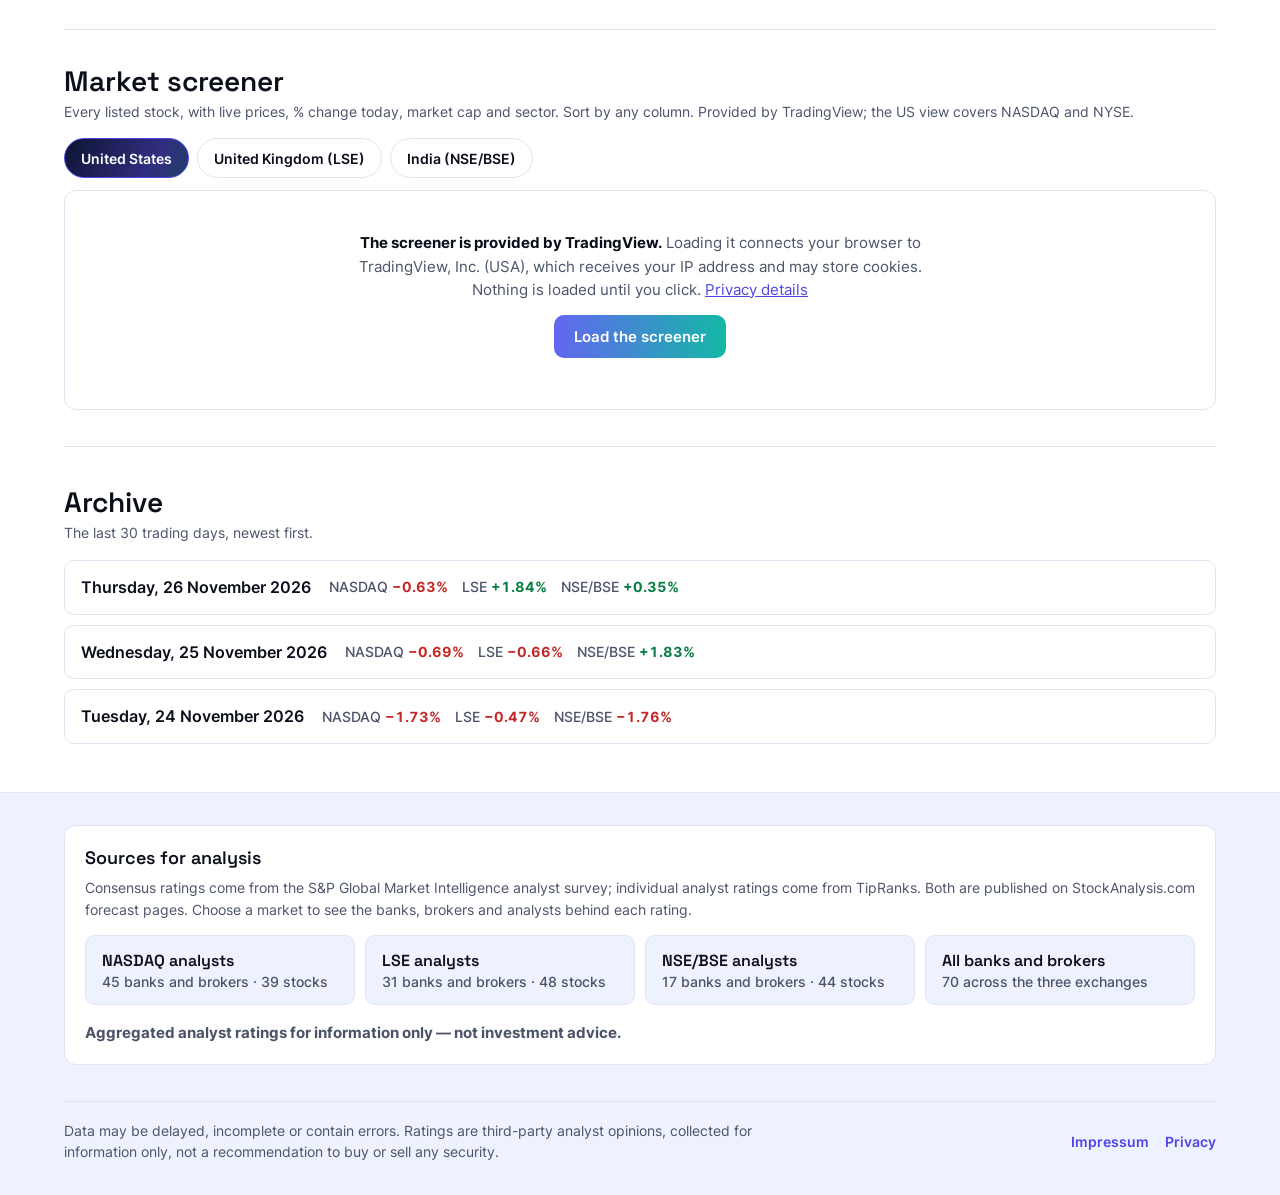
==== commit 60a2f383: "Blog data: hourly update 2026-11-27 18:53 Budapest Co-Authored-By: Claude Opus 5.5 <noreply@anthropi" ====
--- a/index.html
+++ b/index.html
@@ -365,10 +365,10 @@
    "snapshot": [
     {
      "n": "NASDAQ Composite",
-     "lv": "23,978.65",
-     "pts": "+392.85",
-     "pct": 1.67,
-     "tm": "Intraday 10:56 am ET · Friday 27 Nov (The Edge market wrap; point change worked out from Wednesday's close)"
+     "lv": "24,016",
+     "pts": "≈+430",
+     "pct": 1.83,
+     "tm": "Intraday 11:36 am ET · Friday 27 Nov (Motley Fool midday report; level rounded, change worked out from Wednesday's close)"
     },
     {
      "n": "Nasdaq-100",
@@ -379,17 +379,17 @@
     },
     {
      "n": "FTSE 100",
-     "lv": "10,675.15",
-     "pts": "+65.85",
-     "pct": 0.62,
-     "tm": "Last verified intraday reading, 12:30 pm GMT · Friday 27 Nov (Reuters via Share Talk); closing level not yet verified"
+     "lv": "10,698.81",
+     "pts": "+89.51",
+     "pct": 0.84,
+     "tm": "Close 4:30 pm GMT · Friday 27 Nov (Reuters via Euronext; point change worked out from Thursday's close)"
     },
     {
      "n": "FTSE 250",
-     "lv": "24,274.82",
-     "pts": "+182.12",
-     "pct": 0.76,
-     "tm": "Last verified intraday reading, 12:30 pm GMT · Friday 27 Nov (Reuters via Share Talk); closing level not yet verified"
+     "lv": "24,314.72",
+     "pts": "+222.02",
+     "pct": 0.92,
+     "tm": "Close 4:30 pm GMT · Friday 27 Nov (Reuters via Euronext; point change worked out from Thursday's close)"
     },
     {
      "n": "NIFTY 50",
@@ -423,6 +423,7 @@
     "Hourly update at 15:53 Budapest time on Fri 27 Nov (2:53 pm London, 9:53 am ET, 8:23 pm IST): NASDAQ opened at 9:30 am ET for a half-day session (to 1:00 pm ET). The Composite shows Reuters' opening-bell reading (23,958.46, +1.58%; point change worked out from Wednesday's close). The Nasdaq-100 level is approximate: only its % gain at the open (about 1.5%, Longbridge) was reported, so the level was worked out from Wednesday's close. US stock cards still show Wednesday's closes: only pre-market prices were found for the day's big movers (Micron, AMD, Intel, Nvidia), so these are mentioned in the trend only and no new cards were added. FTSE 250 now shows Sharecast's 11:10 am GMT reading (24,308.63, +0.90%), which matches Thursday's close; the FTSE 100 keeps the 12:13 pm GMT Alliance News level, as no newer timed reading was found. UK and India cards are unchanged; India is closed and keeps Friday's closes. Several news sites could not be opened directly in this run, so figures come from search-result summaries.",
     "Hourly update at 16:53 Budapest time on Fri 27 Nov (3:53 pm London, 10:53 am ET, 9:23 pm IST): FTSE 100 and FTSE 250 now show Reuters readings from 12:30 pm GMT (via Share Talk; point changes worked out from Thursday's closes); no later timed reading could be verified before London's 4:30 pm close. The NASDAQ Composite now shows an approximate level for about 9:50 am ET, worked out from the roughly 0.7% gain Chip Dispatch reported and Wednesday's close; the Nasdaq-100 keeps its opening reading because no later figure was found. US chip-stock moves (Marvell, Arm, Lam Research, Micron, Applied Materials, Intel) and Vertex's fall were reported as % changes only, without prices, so they are mentioned in the trend and no cards were changed or added. UK and India cards are unchanged; India is closed and keeps Friday's closes.",
     "Hourly update at 17:53 Budapest time on Fri 27 Nov (4:53 pm London, 11:53 am ET, 10:23 pm IST): the NASDAQ Composite (23,978.65, +1.67%) and Nasdaq-100 (26,514.42, +1.79%) now show intraday readings from 10:56 am ET (The Edge market wrap). SanDisk's and Vertex's later moves were reported as % changes only, so they are mentioned in the trend and no cards were changed or added. London closed at 4:30 pm GMT, but no reliable closing level could be verified in this run (one site's 'close' figure was dated February and was not used), so FTSE 100 and FTSE 250 keep the 12:30 pm GMT Reuters readings, labelled as intraday. UK and India cards are unchanged; India is closed and keeps Friday's closes.",
+    "Hourly update at 18:53 Budapest time on Fri 27 Nov (5:53 pm London, 12:53 pm ET, 11:23 pm IST): FTSE 100 and FTSE 250 now show Friday's closing levels (Reuters via Euronext; the source gave % changes of 0.8% and 0.9%, and the point changes were worked out from Thursday's closes). Eight UK cards (HSBC, Barclays, Standard Chartered, Antofagasta, Glencore, Anglo American, Fresnillo, Imperial Brands) show approximate closes worked out from the reported closing % moves. The NASDAQ Composite shows an 11:36 am ET reading (about 24,016, Motley Fool; the page gave both 1.83% and 1.86%, and 1.83% matches the level, so it was used). The Nasdaq-100 keeps its 10:56 am reading. Micron and AMD show approximate prices from % moves reported around 11:01 am ET; SanDisk, Dell and Vertex moves are in the trend only, as they have no cards. NASDAQ closes at 1:00 pm ET; India is closed and keeps Friday's closes.",
     "This refresh rebuilds the stock list around a “core” set of the largest index members (marked core): 34 Nasdaq-100 names, 40 FTSE 100 names and 39 NIFTY 50 names, plus a few non-core movers and rating-change stocks. Judgement calls: Coca-Cola Europacific Partners and Compass were left out of the UK core because their London quotes are in mixed currencies; Bajaj Auto was left out of the India core because its rating page could not be loaded; SanDisk was left out because its recent price history looked inconsistent.",
     "US prices: 18 cards show verified 25 Nov closes. For 16 other large Nasdaq-100 names the 25 Nov close could not be verified, so each shows its latest verified close (20–24 Nov), labelled on the card. Nine more large members (Amgen, CrowdStrike, PepsiCo, Shopify, Intuitive Surgical, Vertex, AppLovin, ADP, Seagate) were not included because no close from the past week could be verified. Non-core US cards (Semtech, Insmed, Cogent, Dollar Tree, Fluence) still show their 24 Nov closes.",
     "UK prices are last trades at the 26 Nov close from Hargreaves Lansdown’s delayed FTSE 100/250 tables; the previous close (1D) is the price minus the reported day change. India prices are last traded prices at 3:31 pm IST on 26 Nov from Trendlyne; NSE’s official closing price (an average of the last 30 minutes) can differ slightly. India day changes use stored 25 Nov closes or % moves reported in 26 Nov market wraps; where neither was available the change shows n/a.",
@@ -436,22 +437,22 @@
      "id": "us",
      "flag": "🇺🇸",
      "name": "NASDAQ",
-     "time": "Open now (half-day session 9:30 am–1:00 pm ET). The NASDAQ Composite and Nasdaq-100 figures are intraday readings from 10:56 am ET on Fri 27 Nov. Stock cards still show the previous close: Wed 25 Nov, 4:00 pm ET (NASDAQ was closed Thu 26 Nov for Thanksgiving), and some show an earlier verified close (20–24 Nov), labelled on each card.",
-     "trend": "Intraday (to ~10:56 am ET, 27 Nov): the Nasdaq Composite was up 1.67% at 23,978.65 and the Nasdaq-100 up 1.79% at 26,514.42 by 10:56 am, back near their opening highs after briefly trimming gains, with the S&P 500 up 1.2% and the Dow up 1.0%. Chip and AI shares led the post-Thanksgiving rebound: Marvell, Arm, Lam Research and Micron rose about 5–6% early, SanDisk was reported up about 8.5%, and Meta, Amazon and Broadcom also gained, while Nvidia lagged. Vertex Pharmaceuticals fell about 9% after the FDA extended a drug review by up to three months. The rally follows a record jump in China's chip index and an upward revision to US third-quarter growth, but the Nasdaq-100 is still heading for its worst month since late 2022 amid worries over inflation, possible Fed rate hikes, oil and proposed US tariffs. Friday is a shortened session that ends at 1:00 pm ET.",
+     "time": "Open now (half-day session 9:30 am–1:00 pm ET). The NASDAQ Composite figure is an intraday reading from 11:36 am ET and the Nasdaq-100 from 10:56 am ET on Fri 27 Nov. Micron and AMD show approximate late-morning prices worked out from reported % moves; other cards still show the previous close: Wed 25 Nov, 4:00 pm ET (NASDAQ was closed Thu 26 Nov for Thanksgiving), and some show an earlier verified close (20–24 Nov), labelled on each card.",
+     "trend": "Intraday (to ~11:36 am ET, 27 Nov): the Nasdaq Composite was up about 1.8% near 24,016 at 11:36 am, with the S&P 500 up 1.3% and the Dow up 1.15%, as tech shares recovered after the Thanksgiving break; the Nasdaq-100 was up 1.79% at 10:56 am, the latest reading found. Memory and chip stocks led: SanDisk was up about 13%, Micron about 5.6%, Broadcom 3.2% and AMD 2.2% around 11:00 am, while Dell gained about 6%. Amazon rose almost 4% on early Black Friday shopping, Meta added about 3%, and Nvidia slipped slightly. Vertex Pharmaceuticals fell more than 5% after the FDA extended a drug review, and an upward revision of US third-quarter growth to 4.3% supported sentiment. Friday is a shortened session that ends at 1:00 pm ET; the Nasdaq-100 is still heading for a weak month.",
      "brief": {
       "status": "Open now · early close 1:00 pm New York time",
       "times": [
-       "Index levels are readings from 10:56 am New York time",
-       "Stock cards still show Wednesday’s close until a verified table is available"
+       "Composite reading from 11:36 am New York time; Nasdaq-100 from 10:56 am",
+       "Micron and AMD show late-morning estimates; other cards show Wednesday's close"
       ],
       "moves": [
-       "Nasdaq up about 1.7% mid-morning after Thanksgiving break",
-       "Chip makers led: Marvell, Arm and Micron up 5–6% early",
-       "SanDisk jumped about 8.5%; Nvidia lagged",
-       "Vertex fell about 9% after an FDA review delay",
-       "Half-day session ends at 1:00 pm New York time"
+       "Nasdaq up about 1.8% as tech recovered after Thanksgiving",
+       "SanDisk up about 13%; Micron up about 5.6%",
+       "Amazon up almost 4% on Black Friday shopping",
+       "Vertex down over 5% after an FDA review delay",
+       "Nvidia slipped slightly while most chip stocks rose"
       ],
-      "forTrend": "Intraday (to ~10:56 am ET, 27 Nov): the Nasdaq Composite was up 1.67% at 23,978.65 and the Nasdaq-100 up 1.79% at 26,514.42 by 10:56 am, back near their opening highs after briefly trimming gains, with the S&P 500 up 1.2% and the Dow up 1.0%. Chip and AI shares led the post-Thanksgiving rebound: Marvell, Arm, Lam Research and Micron rose about 5–6% early, SanDisk was reported up about 8.5%, and Meta, Amazon and Broadcom also gained, while Nvidia lagged. Vertex Pharmaceuticals fell about 9% after the FDA extended a drug review by up to three months. The rally follows a record jump in China's chip index and an upward revision to US third-quarter growth, but the Nasdaq-100 is still heading for its worst month since late 2022 amid worries over inflation, possible Fed rate hikes, oil and proposed US tariffs. Friday is a shortened session that ends at 1:00 pm ET."
+      "forTrend": "Intraday (to ~11:36 am ET, 27 Nov): the Nasdaq Composite was up about 1.8% near 24,016 at 11:36 am, with the S&P 500 up 1.3% and the Dow up 1.15%, as tech shares recovered after the Thanksgiving break; the Nasdaq-100 was up 1.79% at 10:56 am, the latest reading found. Memory and chip stocks led: SanDisk was up about 13%, Micron about 5.6%, Broadcom 3.2% and AMD 2.2% around 11:00 am, while Dell gained about 6%. Amazon rose almost 4% on early Black Friday shopping, Meta added about 3%, and Nvidia slipped slightly. Vertex Pharmaceuticals fell more than 5% after the FDA extended a drug review, and an upward revision of US third-quarter growth to 4.3% supported sentiment. Friday is a shortened session that ends at 1:00 pm ET; the Nasdaq-100 is still heading for a weak month."
      },
      "histDates": [
       "Previous session (24 Nov for cards with 25 Nov closes)",
@@ -1086,20 +1087,20 @@
        "d": "micron.com",
        "ir": "https://investors.micron.com",
        "ind": "Semiconductors",
-       "p": "$601.25",
-       "pn": 601.25,
-       "c": -4.53,
+       "p": "~$634.74",
+       "pn": 634.74,
+       "c": 5.57,
        "cat": "SB",
        "cons": "Strong Buy · 49 analysts · avg PT $1,562",
        "src": "https://stockanalysis.com/stocks/mu/forecast/",
        "h": [
-        629.79,
+        601.25,
         705.27,
         877.55,
         null,
         null
        ],
-       "pt": "Close 4:00 pm ET, Wed 25 Nov (StockAnalysis price history); 1D = 24 Nov close",
+       "pt": "Approx. intraday ~11:01 am ET, Fri 27 Nov: worked out from the reported 5.57% rise (StockTitan live blog) on Wednesday's close of $601.25; 1D = 25 Nov close",
        "an": [
         [
          "Srini Pajjuri",
@@ -1152,20 +1153,20 @@
        "d": "amd.com",
        "ir": "https://ir.amd.com",
        "ind": "Semiconductors",
-       "p": "$406.03",
-       "pn": 406.03,
-       "c": -1.75,
+       "p": "~$414.84",
+       "pn": 414.84,
+       "c": 2.17,
        "cat": "SB",
        "cons": "Strong Buy · 54 analysts · avg PT $658",
        "src": "https://stockanalysis.com/stocks/amd/forecast/",
        "h": [
-        413.27,
+        406.03,
         530.14,
         516.79,
         null,
         null
        ],
-       "pt": "Close 4:00 pm ET, Wed 25 Nov (StockAnalysis price history); 1D = 24 Nov close",
+       "pt": "Approx. intraday ~11:01 am ET, Fri 27 Nov: worked out from the reported 2.17% rise (StockTitan live blog) on Wednesday's close of $406.03; 1D = 25 Nov close",
        "an": [
         [
          "Matt Bryson",
@@ -2990,22 +2991,22 @@
      "id": "uk",
      "flag": "🇬🇧",
      "name": "London Stock Exchange",
-     "time": "Closed for the day (session 8:00 am–4:30 pm GMT). The FTSE 100 and FTSE 250 figures are the last verified intraday readings, from 12:30 pm GMT on Fri 27 Nov; Friday's closing levels could not yet be verified. Most cards still show Thursday 26 Nov closing prices (4:30 pm GMT, delayed feed). Fresnillo, Antofagasta, Glencore, HSBC, Barclays and Standard Chartered show approximate Friday-morning prices worked out from reported % moves. Prices in GBX (pence).",
-     "trend": "Intraday (to ~12:30 pm GMT, 27 Nov; London has since closed): the FTSE 100 was up 0.62% at 10,675.15 at 12:30 pm, according to Reuters, after touching about 10,691 (up 0.8%) around 11:00 am, and is heading for its best week in about eight months. The FTSE 250 was up 0.76% at 24,274.82, on course for its best week in almost four months. Miners led as copper posted its biggest gain since January and gold and silver recovered: Fresnillo was the top blue-chip riser, up about 5%, with Anglo American, Antofagasta and Glencore each up more than 4%. Banks also rallied, with Standard Chartered up about 3.4%, Barclays 2.3% and HSBC 1.8%, after a Bank of England review proposed lower capital requirements for big UK-focused lenders, while Unilever and Diageo slipped about 1%. Easing worries over the proposed US tariffs and Wall Street's strong open after Thanksgiving supported sentiment, while high oil prices weighed on travel and consumer stocks.",
+     "time": "Closed for the day (session 8:00 am–4:30 pm GMT). The FTSE 100 and FTSE 250 figures are Friday 27 Nov closing levels. HSBC, Barclays, Standard Chartered, Antofagasta, Glencore, Anglo American, Fresnillo and Imperial Brands show approximate Friday closes worked out from reported % moves; other cards still show Thursday 26 Nov closing prices (delayed feed). Prices in GBX (pence).",
+     "trend": "Close (27 Nov): the FTSE 100 ended up 0.84% at 10,698.81, its biggest weekly gain in about eight months, and the FTSE 250 rose 0.92% to 24,314.72, a one-week high, according to Reuters. Miners led as copper had its biggest gain since February: Fresnillo rose 4.8%, Antofagasta 4.4%, Glencore 4.3% and Anglo American 3.8%. Banks also rallied after the Bank of England proposed lower capital requirements for the largest UK-focused lenders, with Standard Chartered up 3.5%, Barclays 2.4% and HSBC 1.9%, and Imperial Brands added 1.8%. Unilever, Diageo and AstraZeneca slipped slightly, while rising stocks outnumbered fallers by about 2.6 to 1 as a strong Wall Street open after Thanksgiving lifted sentiment.",
      "brief": {
-      "status": "Closed for the day · closing level not yet verified",
+      "status": "Closed for the day",
       "times": [
-       "FTSE 100 and FTSE 250 are the last verified readings, from 12:30 pm London time",
-       "Most cards show Thursday’s close; three miners and three banks show Friday-morning estimates"
+       "FTSE 100 and FTSE 250 show Friday's closing levels",
+       "Eight miner, bank and tobacco cards show estimated Friday closes; others show Thursday's close"
       ],
       "moves": [
-       "FTSE 100 up about 0.6% at lunchtime; FTSE 250 up 0.8%",
-       "Set for its best week in about eight months",
-       "Miners led as copper had its best day since January",
-       "Banks rallied on proposed lighter capital rules",
-       "Unilever and Diageo slipped about 1%"
+       "FTSE 100 up 0.8%: best week in about eight months",
+       "FTSE 250 up 0.9% to a one-week high",
+       "Miners led as copper had its best day since February",
+       "Banks rose on proposed lighter capital rules",
+       "Unilever, Diageo and AstraZeneca dipped slightly"
       ],
-      "forTrend": "Intraday (to ~12:30 pm GMT, 27 Nov; London has since closed): the FTSE 100 was up 0.62% at 10,675.15 at 12:30 pm, according to Reuters, after touching about 10,691 (up 0.8%) around 11:00 am, and is heading for its best week in about eight months. The FTSE 250 was up 0.76% at 24,274.82, on course for its best week in almost four months. Miners led as copper posted its biggest gain since January and gold and silver recovered: Fresnillo was the top blue-chip riser, up about 5%, with Anglo American, Antofagasta and Glencore each up more than 4%. Banks also rallied, with Standard Chartered up about 3.4%, Barclays 2.3% and HSBC 1.8%, after a Bank of England review proposed lower capital requirements for big UK-focused lenders, while Unilever and Diageo slipped about 1%. Easing worries over the proposed US tariffs and Wall Street's strong open after Thanksgiving supported sentiment, while high oil prices weighed on travel and consumer stocks."
+      "forTrend": "Close (27 Nov): the FTSE 100 ended up 0.84% at 10,698.81, its biggest weekly gain in about eight months, and the FTSE 250 rose 0.92% to 24,314.72, a one-week high, according to Reuters. Miners led as copper had its biggest gain since February: Fresnillo rose 4.8%, Antofagasta 4.4%, Glencore 4.3% and Anglo American 3.8%. Banks also rallied after the Bank of England proposed lower capital requirements for the largest UK-focused lenders, with Standard Chartered up 3.5%, Barclays 2.4% and HSBC 1.9%, and Imperial Brands added 1.8%. Unilever, Diageo and AstraZeneca slipped slightly, while rising stocks outnumbered fallers by about 2.6 to 1 as a strong Wall Street open after Thanksgiving lifted sentiment."
      },
      "histDates": [
       "25 Nov 2026",
@@ -3087,9 +3088,9 @@
        "d": "hsbc.com",
        "ir": "https://www.hsbc.com/investors",
        "ind": "Banks",
-       "p": "~1,271.6p",
-       "pn": 1271.6,
-       "c": 1.8,
+       "p": "~1,272.8p",
+       "pn": 1272.8,
+       "c": 1.9,
        "cat": "H",
        "cons": "Hold · 17 analysts · avg PT 1,485p",
        "src": "https://stockanalysis.com/quote/lon/HSBA/forecast/",
@@ -3100,7 +3101,7 @@
         null,
         null
        ],
-       "pt": "Approx. intraday ~11:01 am GMT, Fri 27 Nov: worked out from the reported 1.8% rise (Reuters, via LSE.co.uk) on Thursday's close of 1,249.1p; 1D = 26 Nov close",
+       "pt": "Approx. close 4:30 pm GMT, Fri 27 Nov: worked out from the reported 1.9% closing rise (Reuters via Euronext) on Thursday's close of 1,249.1p; 1D = 26 Nov close",
        "an": [
         [
          "Benjamin Toms",
@@ -3681,9 +3682,9 @@
        "d": "barclays.com",
        "ir": "https://home.barclays/investor-relations/",
        "ind": "Banks",
-       "p": "~413.4p",
-       "pn": 413.4,
-       "c": 2.3,
+       "p": "~413.8p",
+       "pn": 413.8,
+       "c": 2.4,
        "cat": "B",
        "cons": "Buy · 17 analysts · avg PT 566p",
        "src": "https://stockanalysis.com/quote/lon/BARC/forecast/",
@@ -3694,7 +3695,7 @@
         null,
         null
        ],
-       "pt": "Approx. intraday ~11:01 am GMT, Fri 27 Nov: worked out from the reported 2.3% rise (Reuters, via LSE.co.uk) on Thursday's close of 404.1p; 1D = 26 Nov close",
+       "pt": "Approx. close 4:30 pm GMT, Fri 27 Nov: worked out from the reported 2.4% closing rise (Reuters via Euronext) on Thursday's close of 404.1p; 1D = 26 Nov close",
        "an": [
         [
          "Jonathan Pierce",
@@ -3945,9 +3946,9 @@
        "d": "glencore.com",
        "ir": "https://www.glencore.com/investors",
        "ind": "Mining",
-       "p": "~473.1p",
-       "pn": 473.09,
-       "c": 4.98,
+       "p": "~470p",
+       "pn": 470.0,
+       "c": 4.3,
        "cat": "B",
        "cons": "Buy · 20 analysts · avg PT 636p",
        "src": "https://stockanalysis.com/quote/lon/GLEN/forecast/",
@@ -3958,7 +3959,7 @@
         null,
         null
        ],
-       "pt": "Approx. intraday ~8:20 am GMT, Fri 27 Nov: worked out from the reported 4.98% rise (Investing.com) on Thursday's close of 450.65p; 1D = 26 Nov close",
+       "pt": "Approx. close 4:30 pm GMT, Fri 27 Nov: worked out from the reported 4.3% closing rise (Reuters via Euronext) on Thursday's close of 450.65p; 1D = 26 Nov close",
        "an": [
         [
          "Myles Allsop",
@@ -4142,9 +4143,9 @@
        "d": "sc.com",
        "ir": "https://www.sc.com/en/investors/",
        "ind": "Banks",
-       "p": "~1,972.1p",
-       "pn": 1972.1,
-       "c": 3.4,
+       "p": "~1,974p",
+       "pn": 1974.0,
+       "c": 3.5,
        "cat": "B",
        "cons": "Buy · 14 analysts · avg PT 2,282p",
        "src": "https://stockanalysis.com/quote/lon/STAN/forecast/",
@@ -4155,7 +4156,7 @@
         null,
         null
        ],
-       "pt": "Approx. intraday ~11:01 am GMT, Fri 27 Nov: worked out from the reported 3.4% rise (Reuters, via LSE.co.uk) on Thursday's close of 1,907.25p; 1D = 26 Nov close",
+       "pt": "Approx. close 4:30 pm GMT, Fri 27 Nov: worked out from the reported 3.5% closing rise (Reuters via Euronext) on Thursday's close of 1,907.25p; 1D = 26 Nov close",
        "an": [
         [
          "Kian Abouhossein",
@@ -4406,20 +4407,20 @@
        "d": "angloamerican.com",
        "ir": "https://www.angloamerican.com/investors",
        "ind": "Mining",
-       "p": "3,233p",
-       "pn": 3233.0,
-       "c": 4.46,
+       "p": "~3,355.9p",
+       "pn": 3355.9,
+       "c": 3.8,
        "cat": "B",
        "cons": "Buy · 17 analysts · avg PT 4,003p",
        "src": "https://stockanalysis.com/quote/lon/AAL/forecast/",
        "h": [
-        3095.0,
-        null,
-        null,
-        null,
-        null
-       ],
-       "pt": "Last trade at the close, Thu 26 Nov (Hargreaves Lansdown, delayed); 1D = 25 Nov close (price minus day change)",
+        3233,
+        null,
+        null,
+        null,
+        null
+       ],
+       "pt": "Approx. close 4:30 pm GMT, Fri 27 Nov: worked out from the reported 3.8% closing rise (Reuters via Euronext) on Thursday's close of 3,233p; 1D = 26 Nov close",
        "an": [
         [
          "Orest Wowkodaw",
@@ -4604,20 +4605,20 @@
        "d": "imperialbrandsplc.com",
        "ir": "https://www.imperialbrandsplc.com/investors",
        "ind": "Consumer staples",
-       "p": "3,434.5p",
-       "pn": 3434.5,
-       "c": 13.33,
+       "p": "~3,496.3p",
+       "pn": 3496.3,
+       "c": 1.8,
        "cat": "B",
        "cons": "Buy · 12 analysts · avg PT 3,259p",
        "src": "https://stockanalysis.com/quote/lon/IMB/forecast/",
        "h": [
-        3030.5,
-        null,
-        null,
-        null,
-        null
-       ],
-       "pt": "Last trade at the close, Thu 26 Nov (Hargreaves Lansdown, delayed); 1D = 25 Nov close (price minus day change)",
+        3434.5,
+        null,
+        null,
+        null,
+        null
+       ],
+       "pt": "Approx. close 4:30 pm GMT, Fri 27 Nov: worked out from the reported 1.8% closing rise (Reuters via Euronext) on Thursday's close of 3,434.5p; 1D = 26 Nov close",
        "an": [
         [
          "Andrei Andon Ionita",
@@ -4801,9 +4802,9 @@
        "d": "antofagasta.co.uk",
        "ir": "https://www.antofagasta.co.uk/investors/",
        "ind": "Mining",
-       "p": "~2,737p",
-       "pn": 2737.09,
-       "c": 5.01,
+       "p": "~2,721.2p",
+       "pn": 2721.2,
+       "c": 4.4,
        "cat": "H",
        "cons": "Hold · 22 analysts · avg PT 3,897p",
        "src": "https://stockanalysis.com/quote/lon/ANTO/forecast/",
@@ -4814,7 +4815,7 @@
         null,
         null
        ],
-       "pt": "Approx. intraday ~8:20 am GMT, Fri 27 Nov: worked out from the reported 5.01% rise (Investing.com) on Thursday's close of 2,606.5p; 1D = 26 Nov close",
+       "pt": "Approx. close 4:30 pm GMT, Fri 27 Nov: worked out from the reported 4.4% closing rise (Reuters via Euronext) on Thursday's close of 2,606.5p; 1D = 26 Nov close",
        "an": [
         [
          "Unknown Analyst",
@@ -5328,9 +5329,9 @@
        "d": "fresnilloplc.com",
        "ir": "https://www.fresnilloplc.com/investors/",
        "ind": "Mining",
-       "p": "~2,321p",
-       "pn": 2321,
-       "c": 5.05,
+       "p": "~2,315p",
+       "pn": 2315.0,
+       "c": 4.8,
        "cat": "H",
        "cons": "Hold · 14 analysts · avg PT 3,205p",
        "src": "https://stockanalysis.com/quote/lon/FRES/forecast/",
@@ -5341,7 +5342,7 @@
         null,
         null
        ],
-       "pt": "Approx. intraday ~11:10 am GMT, Fri 27 Nov: worked out from the reported 5.05% gain (Sharecast) and Thursday's close; 1D = Thursday's close",
+       "pt": "Approx. close 4:30 pm GMT, Fri 27 Nov: worked out from the reported 4.8% closing rise (Reuters via Euronext) on Thursday's close of 2,209p; 1D = 26 Nov close",
        "an": [
         [
          "Laura Ann Chan",
@@ -8582,6 +8583,18 @@
     [
      "Eurasia Business News — US stock market today: tech rebounds in shortened Black Friday session, 27 Nov",
      "https://eurasiabusinessnews.com/2026/11/27/u-s-stock-market-today-november-27-2026-tech-rebounds-in-shortened-black-friday-session/"
+    ],
+    [
+     "Euronext (Reuters) — Britain's FTSE 100 posts biggest weekly gain in eight months as miners, banks rally, 27 Nov",
+     "https://live.euronext.com/en/financial-news/britains-ftse-100-posts-biggest-weekly-gain-eight-months-miners-banks-rally"
+    ],
+    [
+     "Motley Fool — Stock market midday, 27 Nov: tech stocks recover and Amazon posts Black Friday gains",
+     "https://www.fool.com/coverage/stock-market-today/2026/11/27/stock-market-midday-nov-27-tech-stocks-recover-and-amazon-posts-black-friday-gains/"
+    ],
+    [
+     "StockTitan — Stock market today live, 27 Nov 2026",
+     "https://www.stocktitan.net/articles/stock-market-today-live-november-27-2026"
     ]
    ]
   },
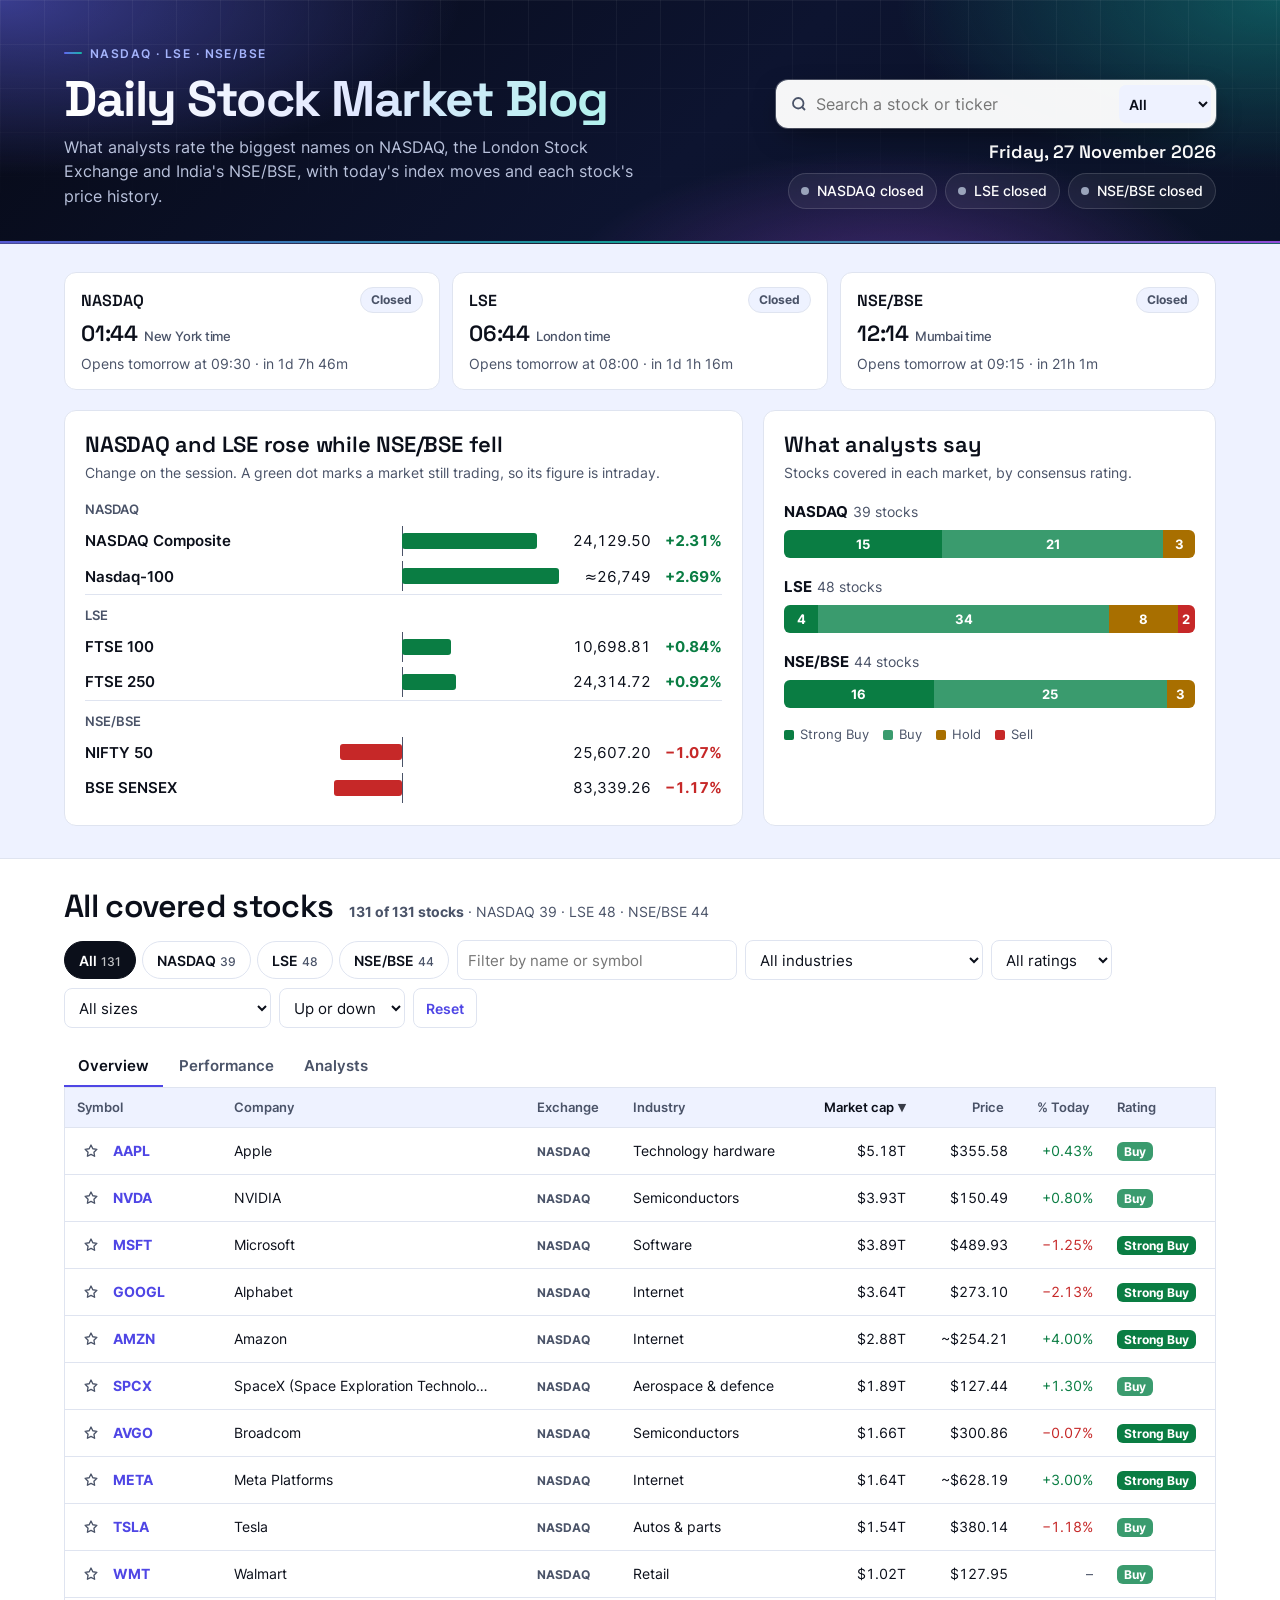
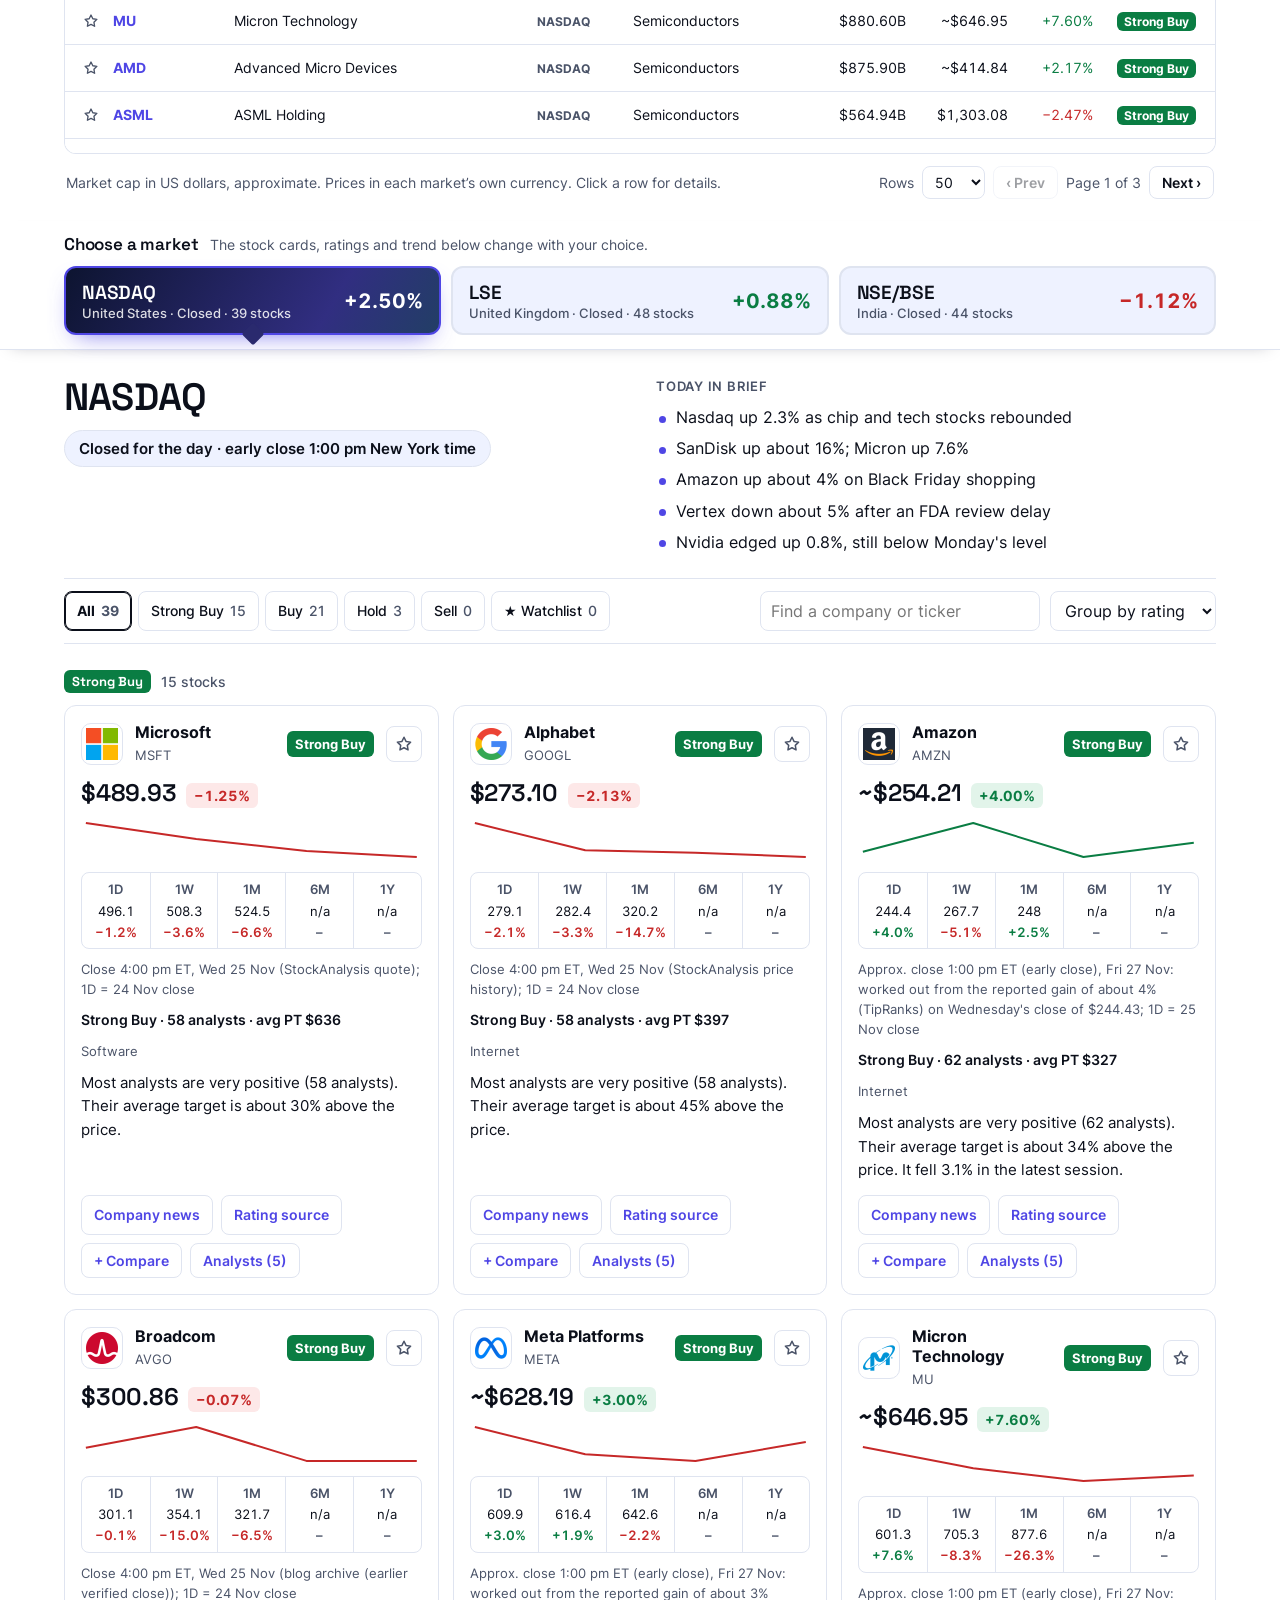
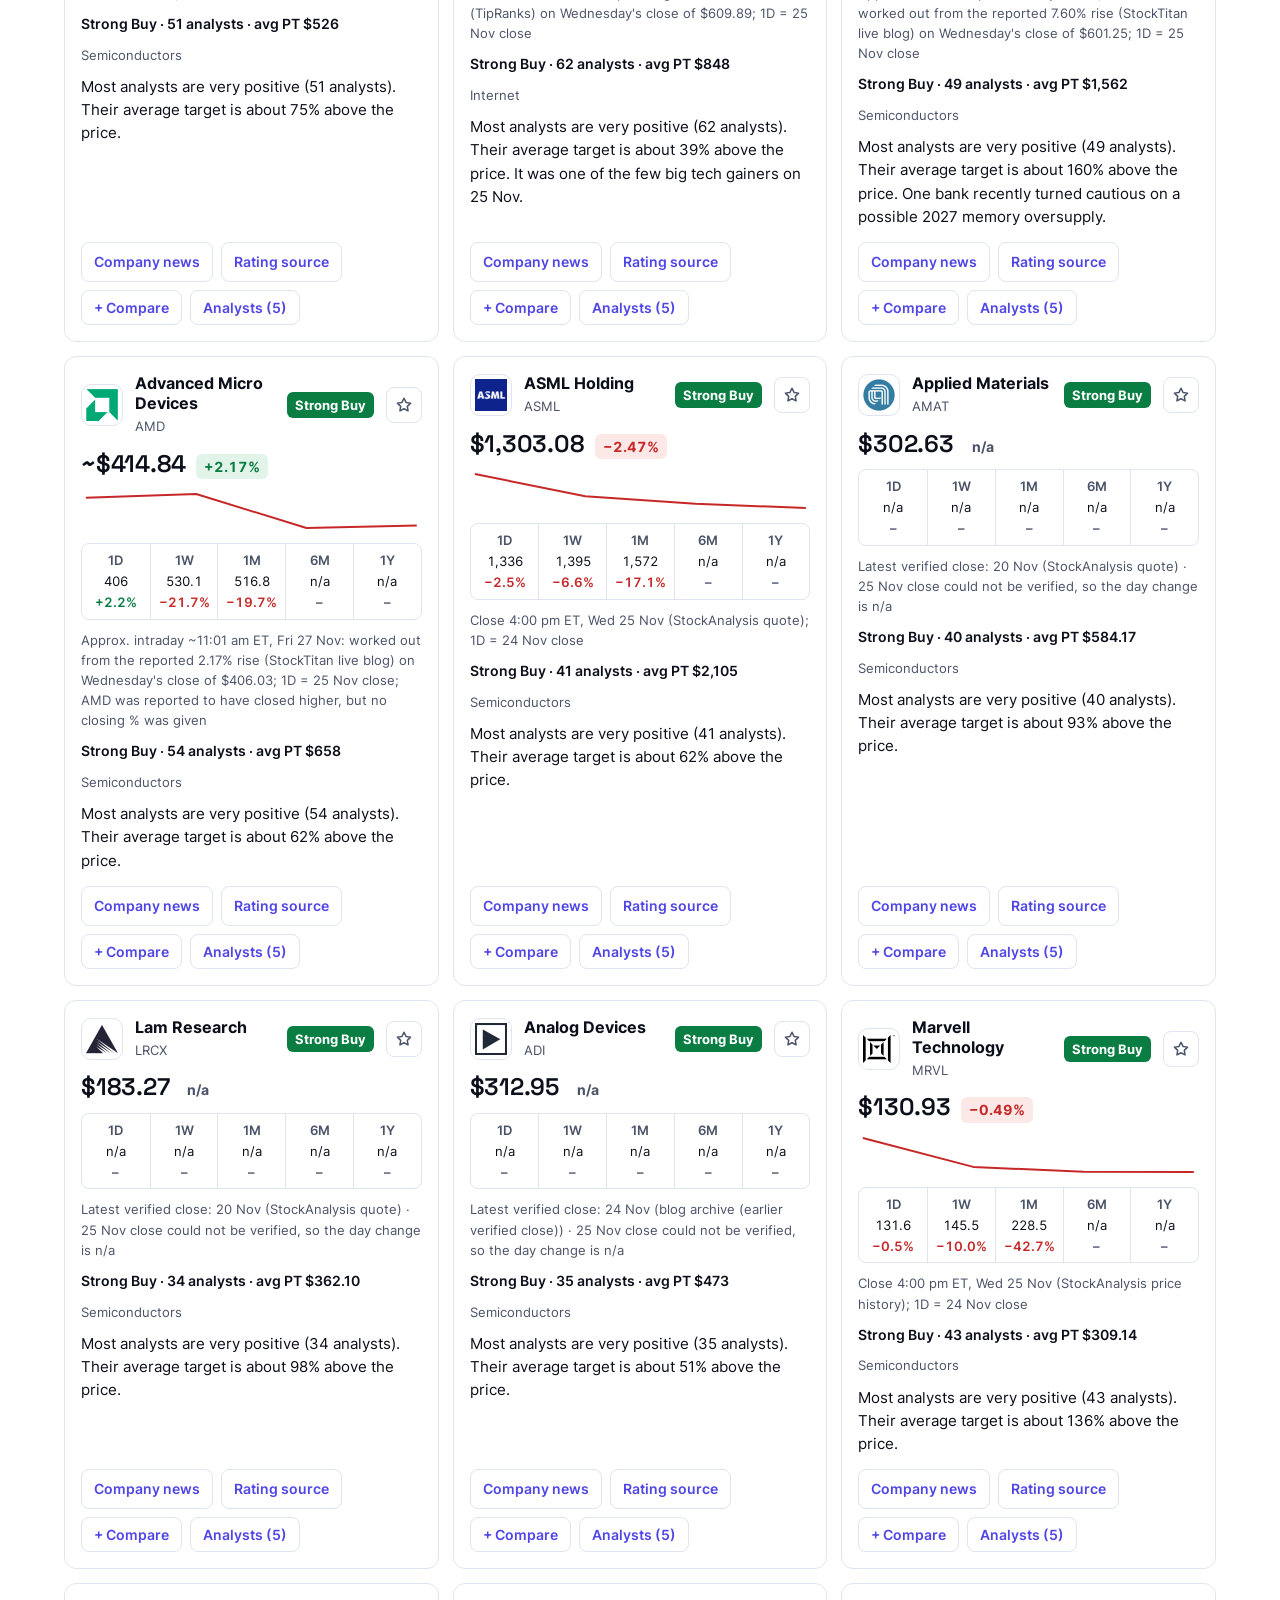
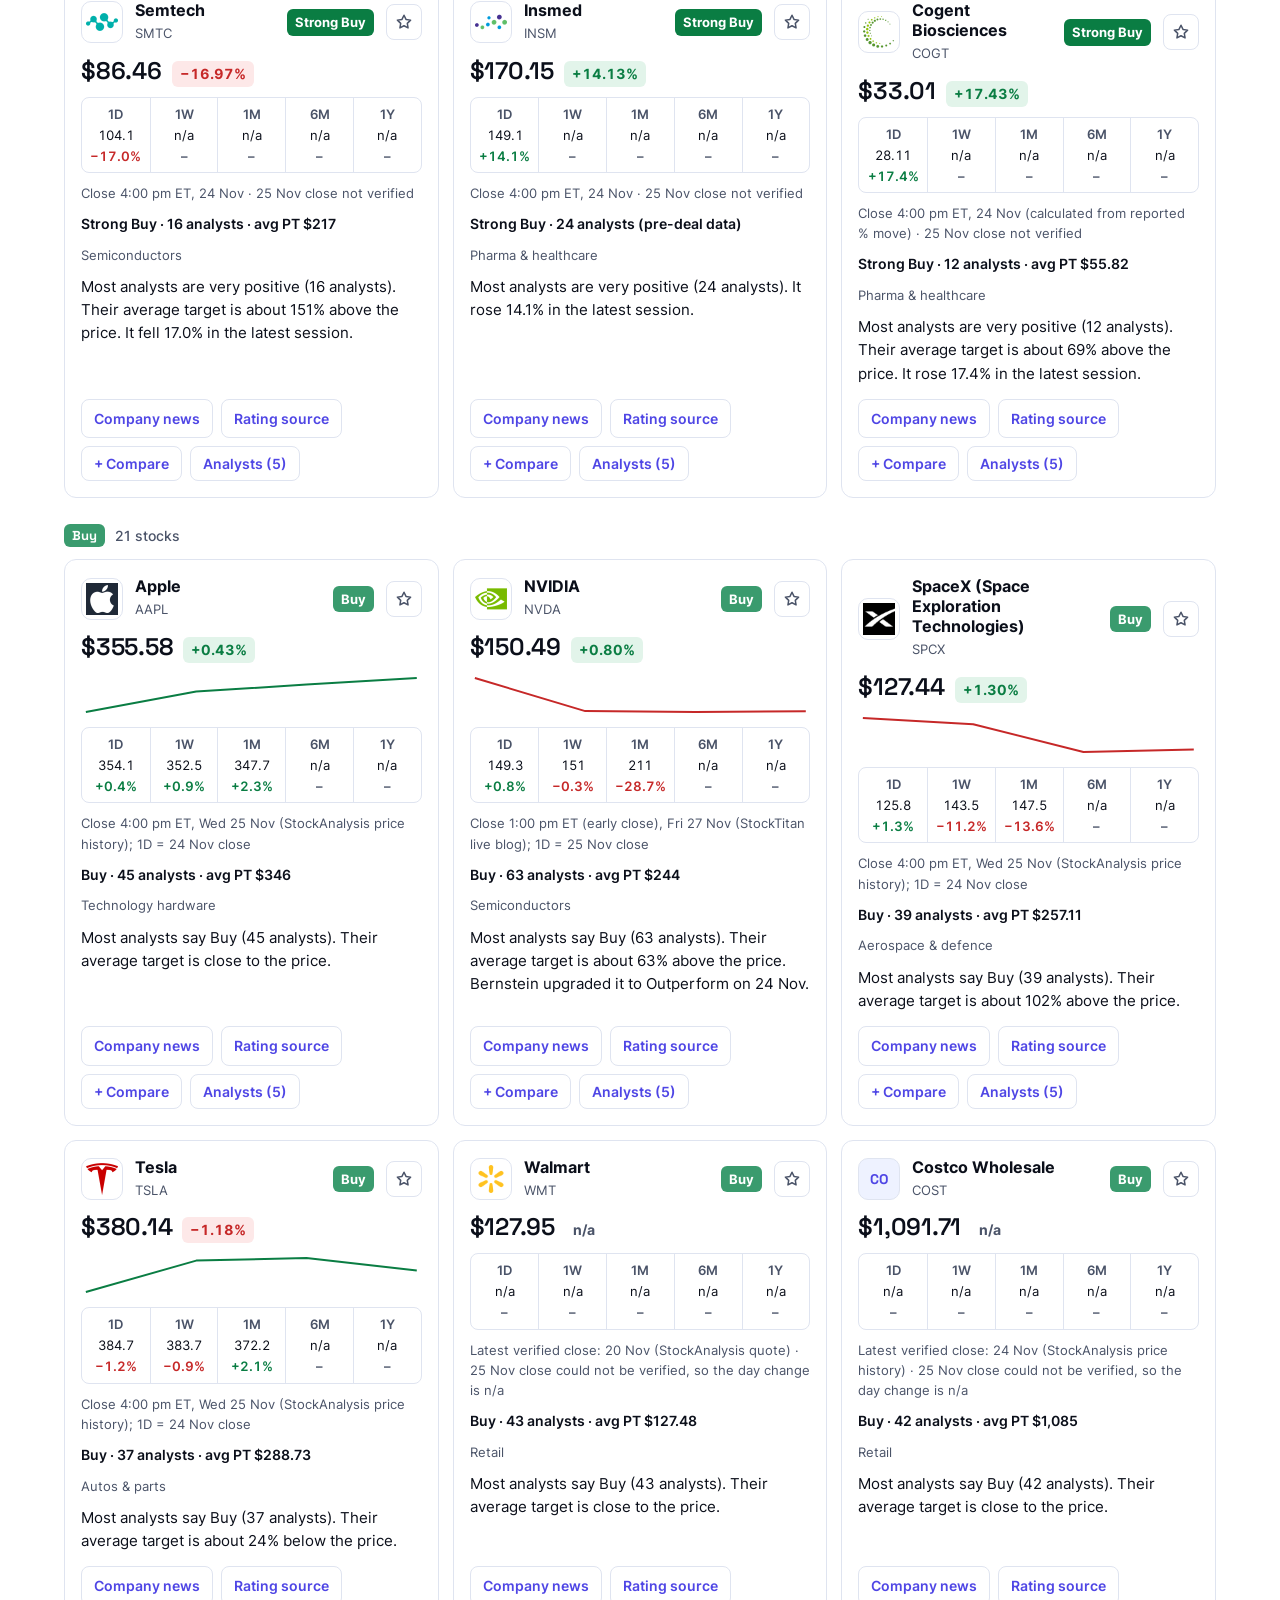
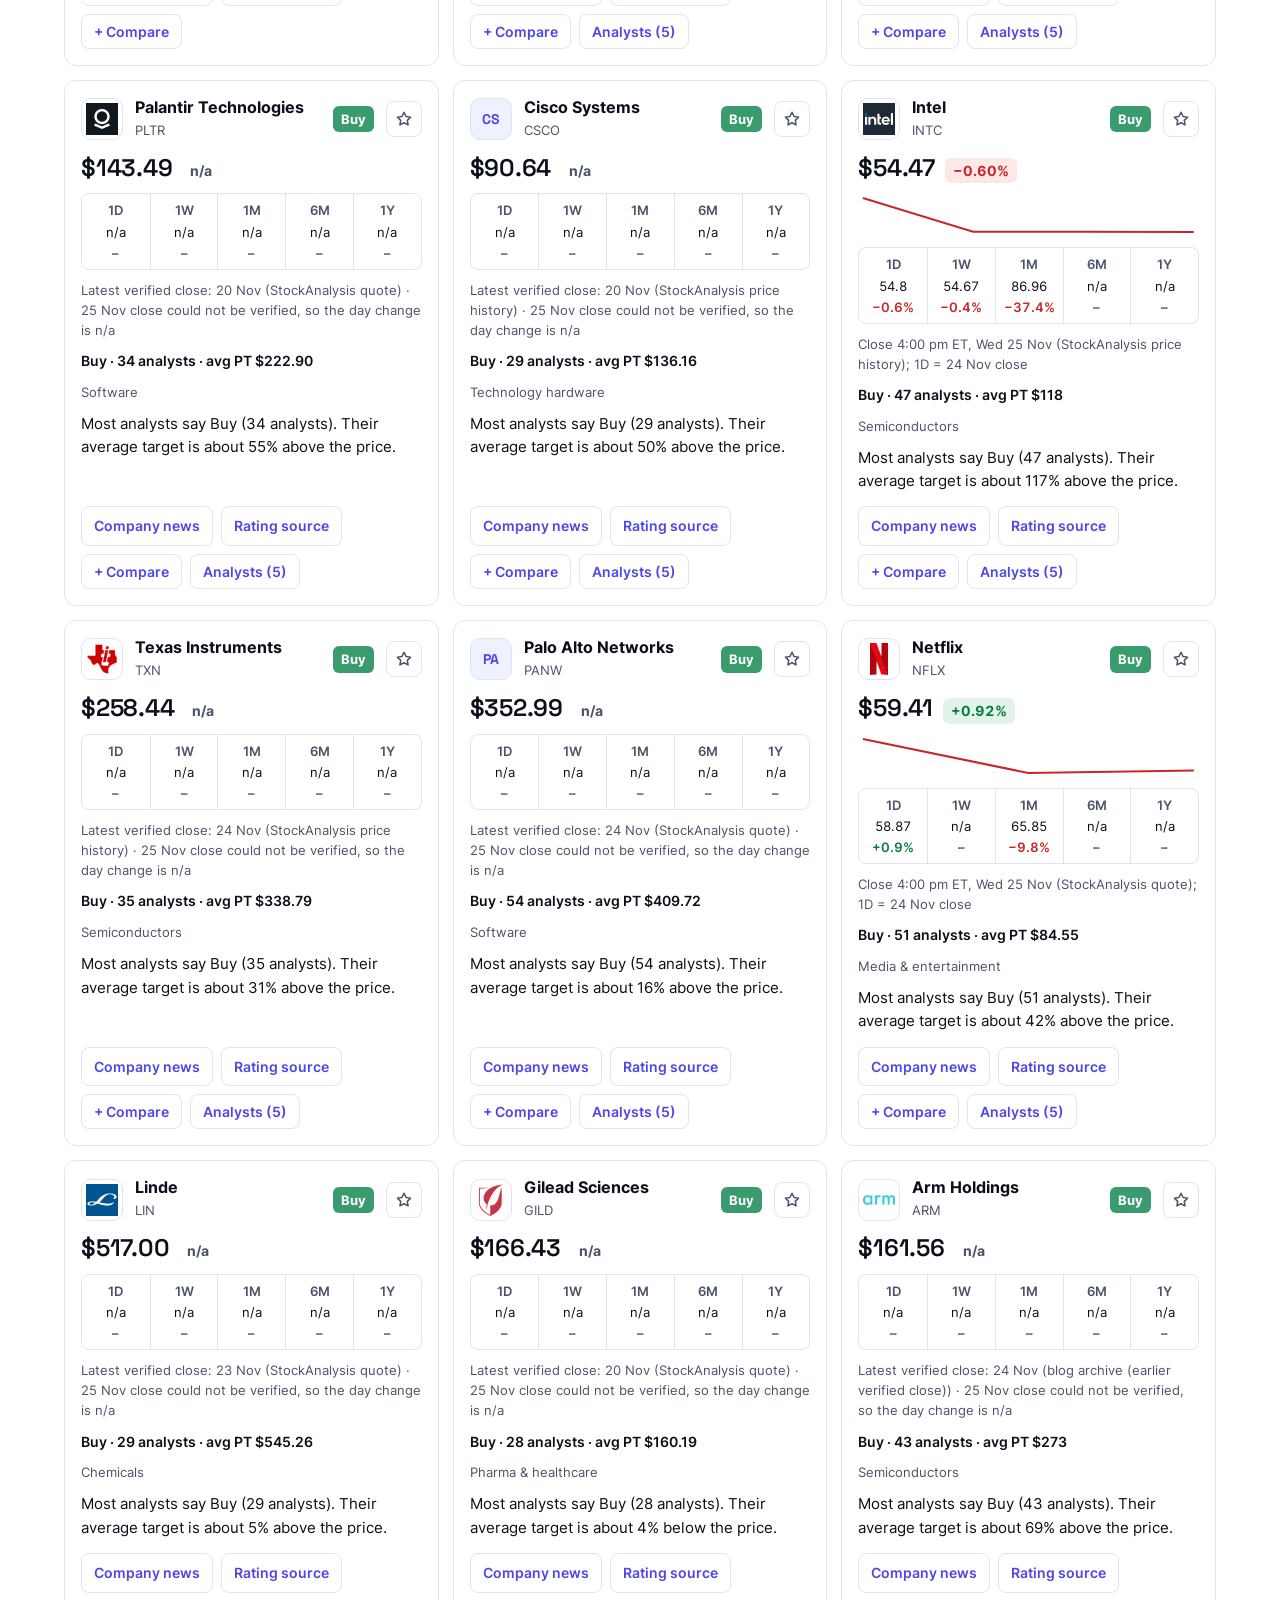
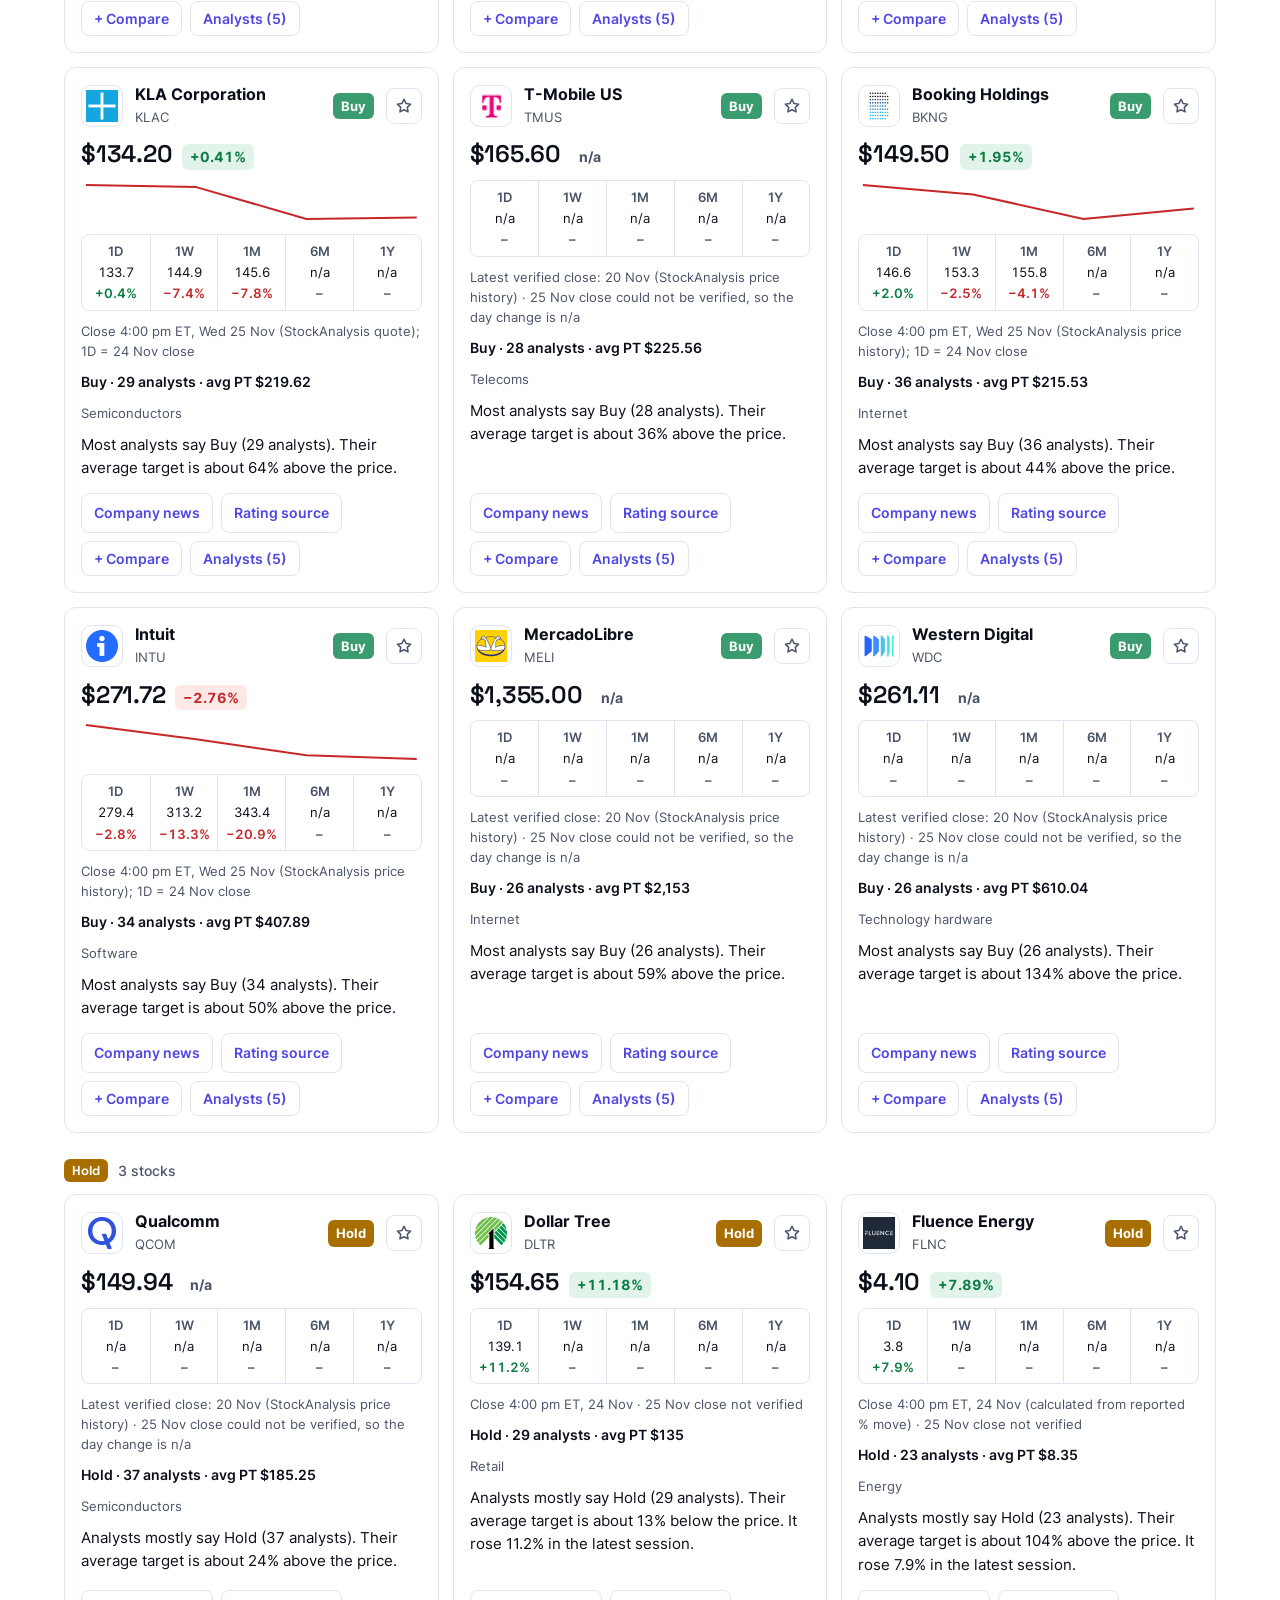
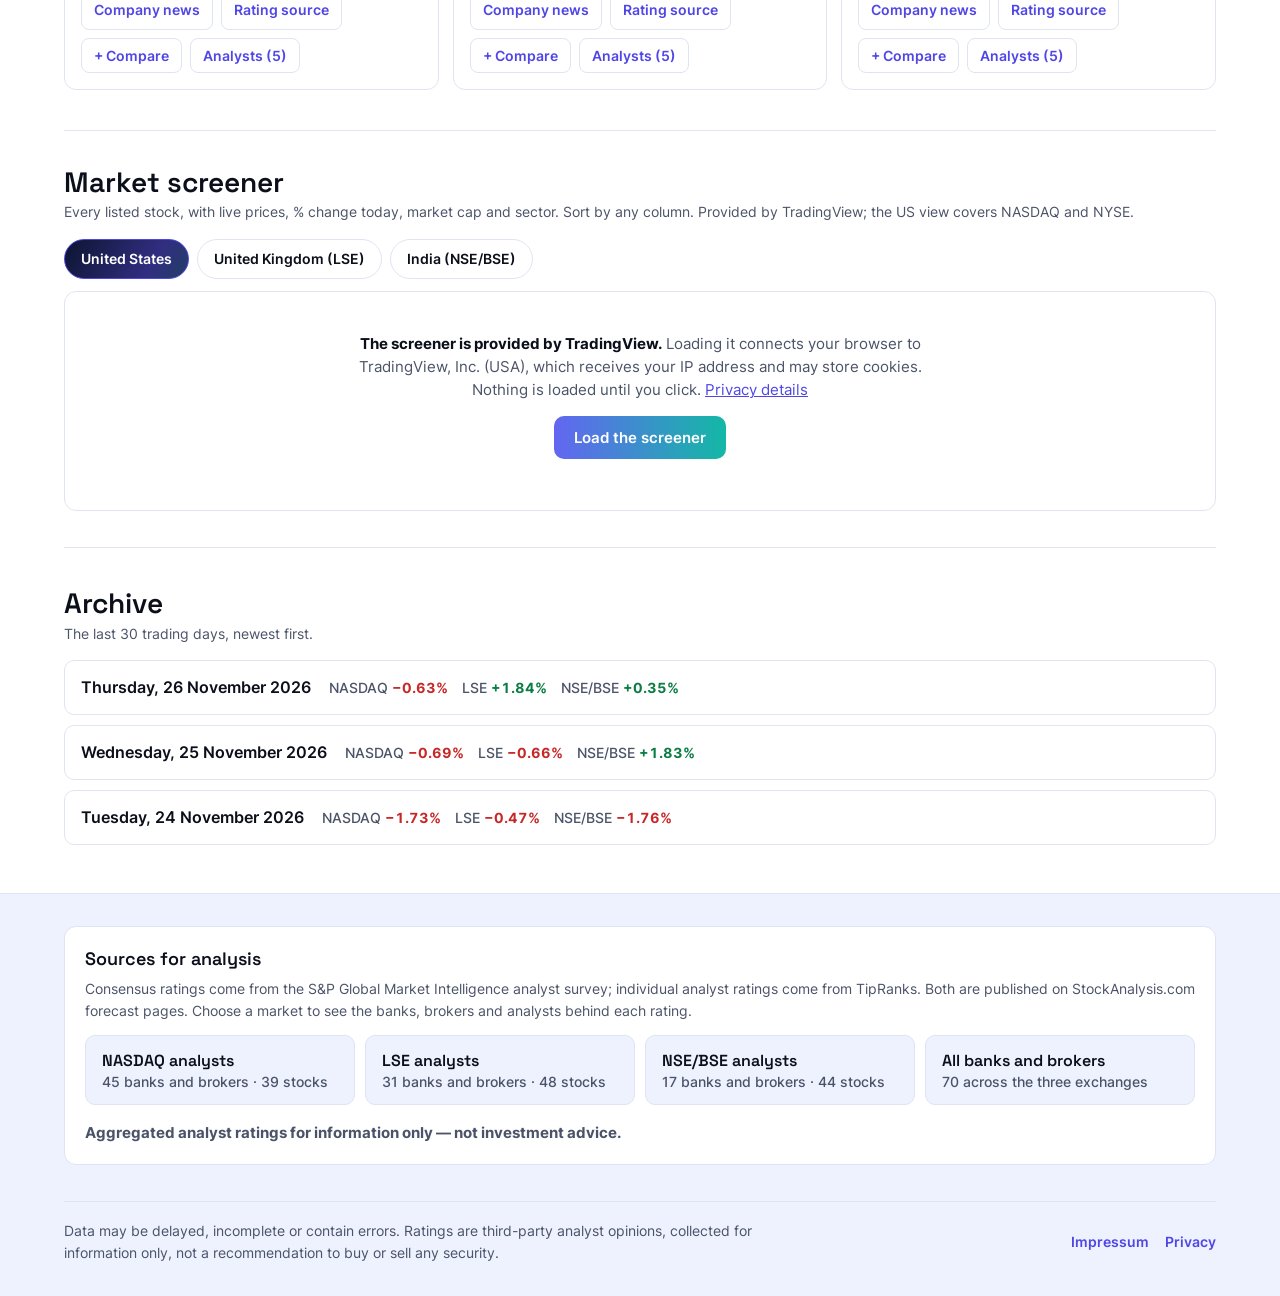
==== commit 33361915: "Blog data: hourly update 2026-11-27 19:53 Budapest Co-Authored-By: Claude Opus 5.5 <noreply@anthropi" ====
--- a/index.html
+++ b/index.html
@@ -365,17 +365,17 @@
    "snapshot": [
     {
      "n": "NASDAQ Composite",
-     "lv": "24,016",
-     "pts": "≈+430",
-     "pct": 1.83,
-     "tm": "Intraday 11:36 am ET · Friday 27 Nov (Motley Fool midday report; level rounded, change worked out from Wednesday's close)"
+     "lv": "24,129.50",
+     "pts": "+543.70",
+     "pct": 2.31,
+     "tm": "Close 1:00 pm ET (early close) · Friday 27 Nov (Yahoo Finance; matches TipRanks)"
     },
     {
      "n": "Nasdaq-100",
-     "lv": "26,514.42",
-     "pts": "≈+466",
-     "pct": 1.79,
-     "tm": "Intraday 10:56 am ET · Friday 27 Nov (The Edge market wrap; point change worked out from the reported %)"
+     "lv": "≈26,749",
+     "pts": "≈+701",
+     "pct": 2.69,
+     "tm": "Approx. close 1:00 pm ET (early close) · Friday 27 Nov: worked out from the 2.69% close gain of the QQQ fund that tracks the index (StockTitan), as no official index close was found"
     },
     {
      "n": "FTSE 100",
@@ -424,6 +424,7 @@
     "Hourly update at 16:53 Budapest time on Fri 27 Nov (3:53 pm London, 10:53 am ET, 9:23 pm IST): FTSE 100 and FTSE 250 now show Reuters readings from 12:30 pm GMT (via Share Talk; point changes worked out from Thursday's closes); no later timed reading could be verified before London's 4:30 pm close. The NASDAQ Composite now shows an approximate level for about 9:50 am ET, worked out from the roughly 0.7% gain Chip Dispatch reported and Wednesday's close; the Nasdaq-100 keeps its opening reading because no later figure was found. US chip-stock moves (Marvell, Arm, Lam Research, Micron, Applied Materials, Intel) and Vertex's fall were reported as % changes only, without prices, so they are mentioned in the trend and no cards were changed or added. UK and India cards are unchanged; India is closed and keeps Friday's closes.",
     "Hourly update at 17:53 Budapest time on Fri 27 Nov (4:53 pm London, 11:53 am ET, 10:23 pm IST): the NASDAQ Composite (23,978.65, +1.67%) and Nasdaq-100 (26,514.42, +1.79%) now show intraday readings from 10:56 am ET (The Edge market wrap). SanDisk's and Vertex's later moves were reported as % changes only, so they are mentioned in the trend and no cards were changed or added. London closed at 4:30 pm GMT, but no reliable closing level could be verified in this run (one site's 'close' figure was dated February and was not used), so FTSE 100 and FTSE 250 keep the 12:30 pm GMT Reuters readings, labelled as intraday. UK and India cards are unchanged; India is closed and keeps Friday's closes.",
     "Hourly update at 18:53 Budapest time on Fri 27 Nov (5:53 pm London, 12:53 pm ET, 11:23 pm IST): FTSE 100 and FTSE 250 now show Friday's closing levels (Reuters via Euronext; the source gave % changes of 0.8% and 0.9%, and the point changes were worked out from Thursday's closes). Eight UK cards (HSBC, Barclays, Standard Chartered, Antofagasta, Glencore, Anglo American, Fresnillo, Imperial Brands) show approximate closes worked out from the reported closing % moves. The NASDAQ Composite shows an 11:36 am ET reading (about 24,016, Motley Fool; the page gave both 1.83% and 1.86%, and 1.83% matches the level, so it was used). The Nasdaq-100 keeps its 10:56 am reading. Micron and AMD show approximate prices from % moves reported around 11:01 am ET; SanDisk, Dell and Vertex moves are in the trend only, as they have no cards. NASDAQ closes at 1:00 pm ET; India is closed and keeps Friday's closes.",
+    "Hourly update at 19:53 Budapest time on Fri 27 Nov (6:53 pm London, 1:53 pm ET, 12:23 am IST Sat): NASDAQ closed at 1:00 pm ET. The Composite now shows its close (24,129.50, +2.31%; Yahoo Finance, with the same change reported by TipRanks). No official Nasdaq-100 close was found, so its level is an estimate worked out from the 2.69% close gain of the QQQ fund (StockTitan) and the index's Wednesday close. Nvidia shows its reported close ($150.49); Micron, Amazon and Meta show approximate closes worked out from reported % moves. SanDisk, Vertex and Alvotech moves are in the trend only, as they have no cards and no prices were given. London and India are closed and keep Friday's closes.",
     "This refresh rebuilds the stock list around a “core” set of the largest index members (marked core): 34 Nasdaq-100 names, 40 FTSE 100 names and 39 NIFTY 50 names, plus a few non-core movers and rating-change stocks. Judgement calls: Coca-Cola Europacific Partners and Compass were left out of the UK core because their London quotes are in mixed currencies; Bajaj Auto was left out of the India core because its rating page could not be loaded; SanDisk was left out because its recent price history looked inconsistent.",
     "US prices: 18 cards show verified 25 Nov closes. For 16 other large Nasdaq-100 names the 25 Nov close could not be verified, so each shows its latest verified close (20–24 Nov), labelled on the card. Nine more large members (Amgen, CrowdStrike, PepsiCo, Shopify, Intuitive Surgical, Vertex, AppLovin, ADP, Seagate) were not included because no close from the past week could be verified. Non-core US cards (Semtech, Insmed, Cogent, Dollar Tree, Fluence) still show their 24 Nov closes.",
     "UK prices are last trades at the 26 Nov close from Hargreaves Lansdown’s delayed FTSE 100/250 tables; the previous close (1D) is the price minus the reported day change. India prices are last traded prices at 3:31 pm IST on 26 Nov from Trendlyne; NSE’s official closing price (an average of the last 30 minutes) can differ slightly. India day changes use stored 25 Nov closes or % moves reported in 26 Nov market wraps; where neither was available the change shows n/a.",
@@ -437,22 +438,22 @@
      "id": "us",
      "flag": "🇺🇸",
      "name": "NASDAQ",
-     "time": "Open now (half-day session 9:30 am–1:00 pm ET). The NASDAQ Composite figure is an intraday reading from 11:36 am ET and the Nasdaq-100 from 10:56 am ET on Fri 27 Nov. Micron and AMD show approximate late-morning prices worked out from reported % moves; other cards still show the previous close: Wed 25 Nov, 4:00 pm ET (NASDAQ was closed Thu 26 Nov for Thanksgiving), and some show an earlier verified close (20–24 Nov), labelled on each card.",
-     "trend": "Intraday (to ~11:36 am ET, 27 Nov): the Nasdaq Composite was up about 1.8% near 24,016 at 11:36 am, with the S&P 500 up 1.3% and the Dow up 1.15%, as tech shares recovered after the Thanksgiving break; the Nasdaq-100 was up 1.79% at 10:56 am, the latest reading found. Memory and chip stocks led: SanDisk was up about 13%, Micron about 5.6%, Broadcom 3.2% and AMD 2.2% around 11:00 am, while Dell gained about 6%. Amazon rose almost 4% on early Black Friday shopping, Meta added about 3%, and Nvidia slipped slightly. Vertex Pharmaceuticals fell more than 5% after the FDA extended a drug review, and an upward revision of US third-quarter growth to 4.3% supported sentiment. Friday is a shortened session that ends at 1:00 pm ET; the Nasdaq-100 is still heading for a weak month.",
+     "time": "Closed for the day (half-day session 9:30 am–1:00 pm ET). The NASDAQ Composite figure is Friday 27 Nov's close; the Nasdaq-100 is an approximate close worked out from its tracking fund. Nvidia shows Friday's close, and Micron, Amazon and Meta show approximate Friday closes worked out from reported % moves; AMD keeps a late-morning estimate, and other cards still show the previous close: Wed 25 Nov, 4:00 pm ET (NASDAQ was closed Thu 26 Nov for Thanksgiving), and some show an earlier verified close (20–24 Nov), labelled on each card.",
+     "trend": "Close (27 Nov): the Nasdaq Composite ended the shortened Black Friday session up 2.31% (+543.70 points) at 24,129.50, with the S&P 500 up 1.60% and the Dow up 1.18%; the Nasdaq-100 rose about 2.7%, judging by the QQQ fund that tracks it. Memory and chip stocks led a rebound in AI-related shares after sell-offs on Tuesday and Wednesday: SanDisk jumped about 16% and Micron 7.6%, while Nvidia added just 0.8% and is still well below Monday's close. Amazon gained about 4% on Black Friday shopping and Meta about 3%. Vertex Pharmaceuticals fell about 5% after the FDA extended its review of a kidney-disease drug to February, and Alvotech dropped about 12% after a US court blocked its planned copy of a Johnson & Johnson drug. An upward revision of US third-quarter growth to 4.3% supported sentiment, though analysts flagged worries about AI spending and a possible Fed rate rise in December.",
      "brief": {
-      "status": "Open now · early close 1:00 pm New York time",
+      "status": "Closed for the day · early close 1:00 pm New York time",
       "times": [
-       "Composite reading from 11:36 am New York time; Nasdaq-100 from 10:56 am",
-       "Micron and AMD show late-morning estimates; other cards show Wednesday's close"
+       "Composite shows Friday's close; Nasdaq-100 is an estimate from its tracking fund",
+       "Nvidia, Micron, Amazon and Meta show Friday's close (some estimated); other cards show Wednesday's close"
       ],
       "moves": [
-       "Nasdaq up about 1.8% as tech recovered after Thanksgiving",
-       "SanDisk up about 13%; Micron up about 5.6%",
-       "Amazon up almost 4% on Black Friday shopping",
-       "Vertex down over 5% after an FDA review delay",
-       "Nvidia slipped slightly while most chip stocks rose"
+       "Nasdaq up 2.3% as chip and tech stocks rebounded",
+       "SanDisk up about 16%; Micron up 7.6%",
+       "Amazon up about 4% on Black Friday shopping",
+       "Vertex down about 5% after an FDA review delay",
+       "Nvidia edged up 0.8%, still below Monday's level"
       ],
-      "forTrend": "Intraday (to ~11:36 am ET, 27 Nov): the Nasdaq Composite was up about 1.8% near 24,016 at 11:36 am, with the S&P 500 up 1.3% and the Dow up 1.15%, as tech shares recovered after the Thanksgiving break; the Nasdaq-100 was up 1.79% at 10:56 am, the latest reading found. Memory and chip stocks led: SanDisk was up about 13%, Micron about 5.6%, Broadcom 3.2% and AMD 2.2% around 11:00 am, while Dell gained about 6%. Amazon rose almost 4% on early Black Friday shopping, Meta added about 3%, and Nvidia slipped slightly. Vertex Pharmaceuticals fell more than 5% after the FDA extended a drug review, and an upward revision of US third-quarter growth to 4.3% supported sentiment. Friday is a shortened session that ends at 1:00 pm ET; the Nasdaq-100 is still heading for a weak month."
+      "forTrend": "Close (27 Nov): the Nasdaq Composite ended the shortened Black Friday session up 2.31% (+543.70 points) at 24,129.50, with the S&P 500 up 1.60% and the Dow up 1.18%; the Nasdaq-100 rose about 2.7%, judging by the QQQ fund that tracks it. Memory and chip stocks led a rebound in AI-related shares after sell-offs on Tuesday and Wednesday: SanDisk jumped about 16% and Micron 7.6%, while Nvidia added just 0.8% and is still well below Monday's close. Amazon gained about 4% on Black Friday shopping and Meta about 3%. Vertex Pharmaceuticals fell about 5% after the FDA extended its review of a kidney-disease drug to February, and Alvotech dropped about 12% after a US court blocked its planned copy of a Johnson & Johnson drug. An upward revision of US third-quarter growth to 4.3% supported sentiment, though analysts flagged worries about AI spending and a possible Fed rate rise in December."
      },
      "histDates": [
       "Previous session (24 Nov for cards with 25 Nov closes)",
@@ -534,20 +535,20 @@
        "d": "nvidia.com",
        "ir": "https://investor.nvidia.com",
        "ind": "Semiconductors",
-       "p": "$149.30",
-       "pn": 149.3,
-       "c": -3.91,
+       "p": "$150.49",
+       "pn": 150.49,
+       "c": 0.8,
        "cat": "B",
        "cons": "Buy · 63 analysts · avg PT $244",
        "src": "https://stockanalysis.com/stocks/nvda/forecast/",
        "h": [
-        155.38,
+        149.3,
         150.96,
         210.96,
         null,
         null
        ],
-       "pt": "Close 4:00 pm ET, Wed 25 Nov (StockAnalysis price history); 1D = 24 Nov close",
+       "pt": "Close 1:00 pm ET (early close), Fri 27 Nov (StockTitan live blog); 1D = 25 Nov close",
        "an": [
         [
          "Matt Bryson",
@@ -732,20 +733,20 @@
        "d": "amazon.com",
        "ir": "https://ir.aboutamazon.com",
        "ind": "Internet",
-       "p": "$244.43",
-       "pn": 244.43,
-       "c": -3.12,
+       "p": "~$254.21",
+       "pn": 254.21,
+       "c": 4.0,
        "cat": "SB",
        "cons": "Strong Buy · 62 analysts · avg PT $327",
        "src": "https://stockanalysis.com/stocks/amzn/forecast/",
        "h": [
-        252.29,
+        244.43,
         267.74,
         248.0,
         null,
         null
        ],
-       "pt": "Close 4:00 pm ET, Wed 25 Nov (StockAnalysis price history); 1D = 24 Nov close",
+       "pt": "Approx. close 1:00 pm ET (early close), Fri 27 Nov: worked out from the reported gain of about 4% (TipRanks) on Wednesday's close of $244.43; 1D = 25 Nov close",
        "an": [
         [
          "Ronald Josey",
@@ -930,20 +931,20 @@
        "d": "meta.com",
        "ir": "https://investor.atmeta.com",
        "ind": "Internet",
-       "p": "$609.89",
-       "pn": 609.89,
-       "c": 3.4,
+       "p": "~$628.19",
+       "pn": 628.19,
+       "c": 3.0,
        "cat": "SB",
        "cons": "Strong Buy · 62 analysts · avg PT $848",
        "src": "https://stockanalysis.com/stocks/meta/forecast/",
        "h": [
-        589.82,
+        609.89,
         616.38,
         642.62,
         null,
         null
        ],
-       "pt": "Close 4:00 pm ET, Wed 25 Nov (StockAnalysis quote); 1D = 24 Nov close",
+       "pt": "Approx. close 1:00 pm ET (early close), Fri 27 Nov: worked out from the reported gain of about 3% (TipRanks) on Wednesday's close of $609.89; 1D = 25 Nov close",
        "an": [
         [
          "Karl Keirstead",
@@ -1087,9 +1088,9 @@
        "d": "micron.com",
        "ir": "https://investors.micron.com",
        "ind": "Semiconductors",
-       "p": "~$634.74",
-       "pn": 634.74,
-       "c": 5.57,
+       "p": "~$646.95",
+       "pn": 646.95,
+       "c": 7.6,
        "cat": "SB",
        "cons": "Strong Buy · 49 analysts · avg PT $1,562",
        "src": "https://stockanalysis.com/stocks/mu/forecast/",
@@ -1100,7 +1101,7 @@
         null,
         null
        ],
-       "pt": "Approx. intraday ~11:01 am ET, Fri 27 Nov: worked out from the reported 5.57% rise (StockTitan live blog) on Wednesday's close of $601.25; 1D = 25 Nov close",
+       "pt": "Approx. close 1:00 pm ET (early close), Fri 27 Nov: worked out from the reported 7.60% rise (StockTitan live blog) on Wednesday's close of $601.25; 1D = 25 Nov close",
        "an": [
         [
          "Srini Pajjuri",
@@ -1166,7 +1167,7 @@
         null,
         null
        ],
-       "pt": "Approx. intraday ~11:01 am ET, Fri 27 Nov: worked out from the reported 2.17% rise (StockTitan live blog) on Wednesday's close of $406.03; 1D = 25 Nov close",
+       "pt": "Approx. intraday ~11:01 am ET, Fri 27 Nov: worked out from the reported 2.17% rise (StockTitan live blog) on Wednesday's close of $406.03; 1D = 25 Nov close; AMD was reported to have closed higher, but no closing % was given",
        "an": [
         [
          "Matt Bryson",
@@ -8595,6 +8596,14 @@
     [
      "StockTitan — Stock market today live, 27 Nov 2026",
      "https://www.stocktitan.net/articles/stock-market-today-live-november-27-2026"
+    ],
+    [
+     "Yahoo Finance — Stock market today: Dow, S&P 500, Nasdaq end holiday week with gains as AI stocks rebound, 27 Nov",
+     "https://finance.yahoo.com/markets/live/stock-market-today-firday-november-27-dow-sp-500-nasdaq-black-friday-holiday-091152065.html"
+    ],
+    [
+     "TipRanks — US market closes sharply higher to end volatile week, 27 Nov",
+     "https://www.tipranks.com/news/u-s-market-closes-sharply-higher-to-end-volatile-week-on-wall-street"
     ]
    ]
   },
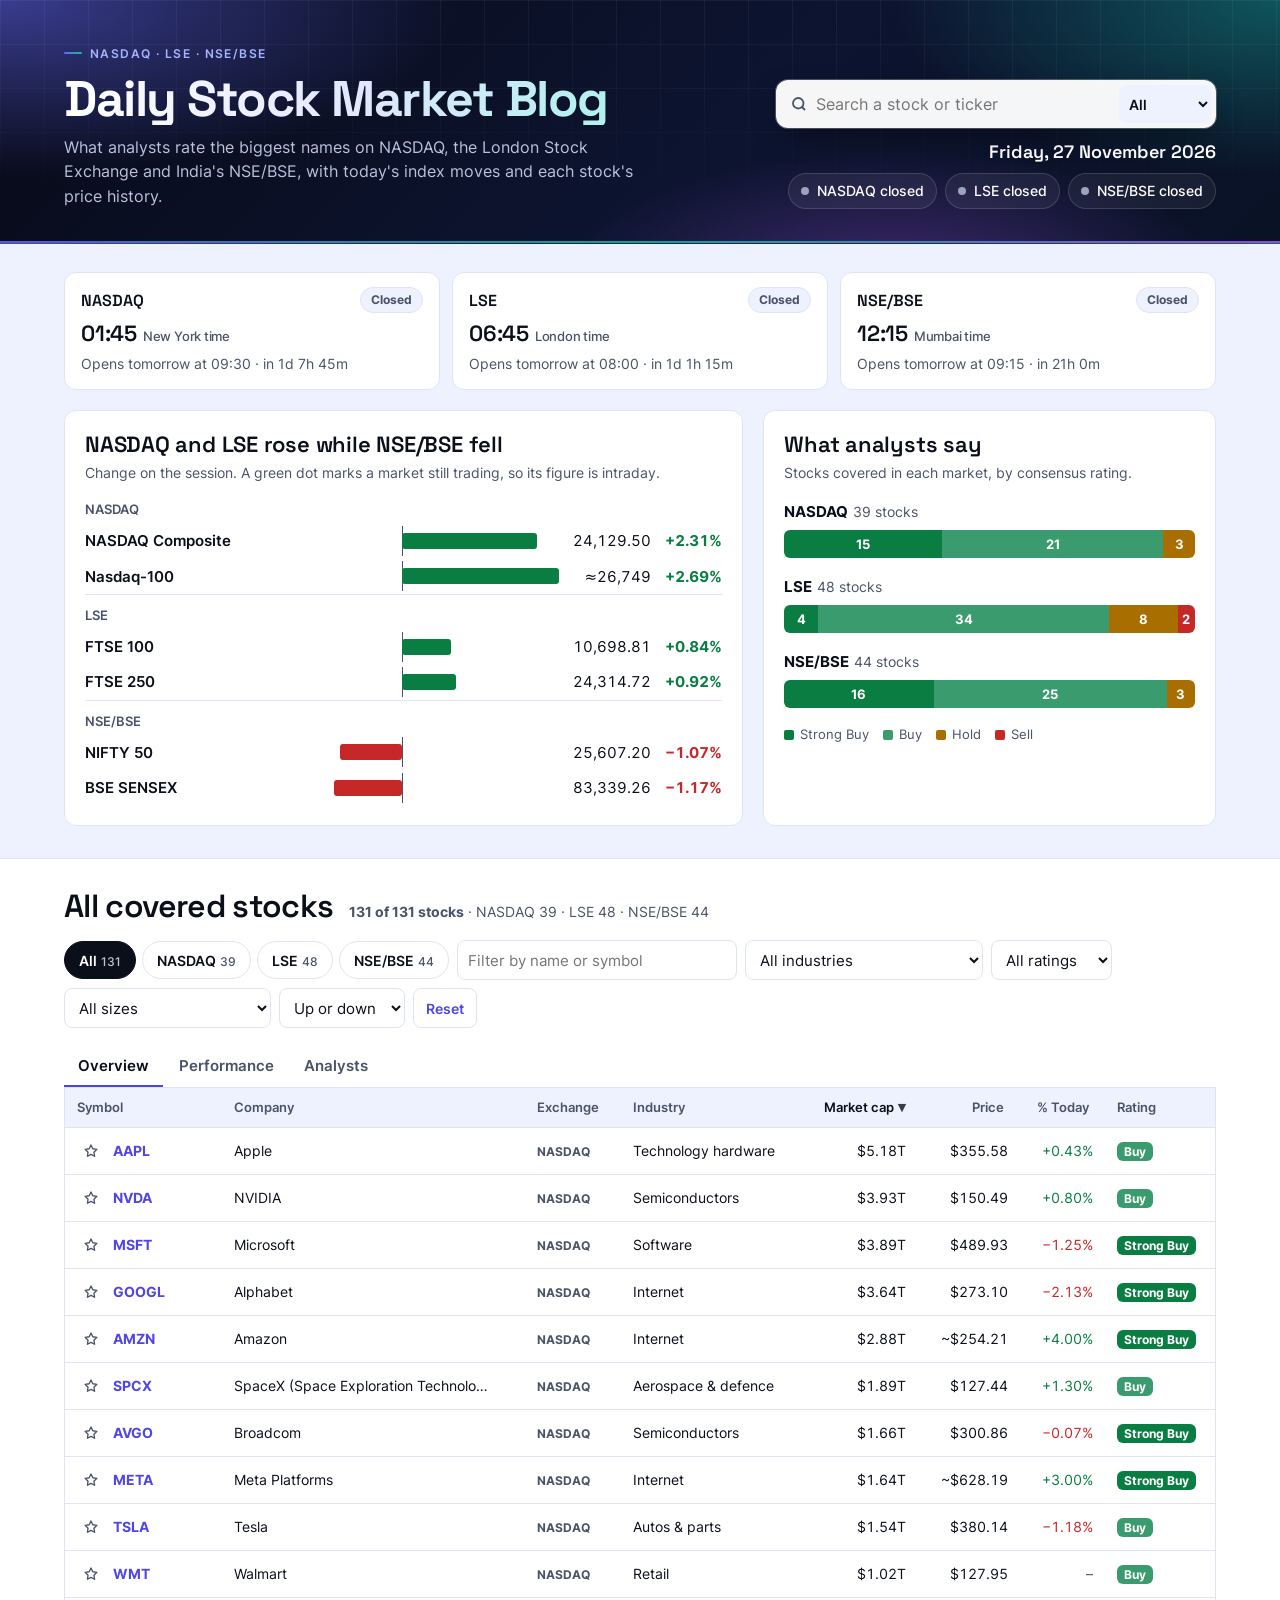
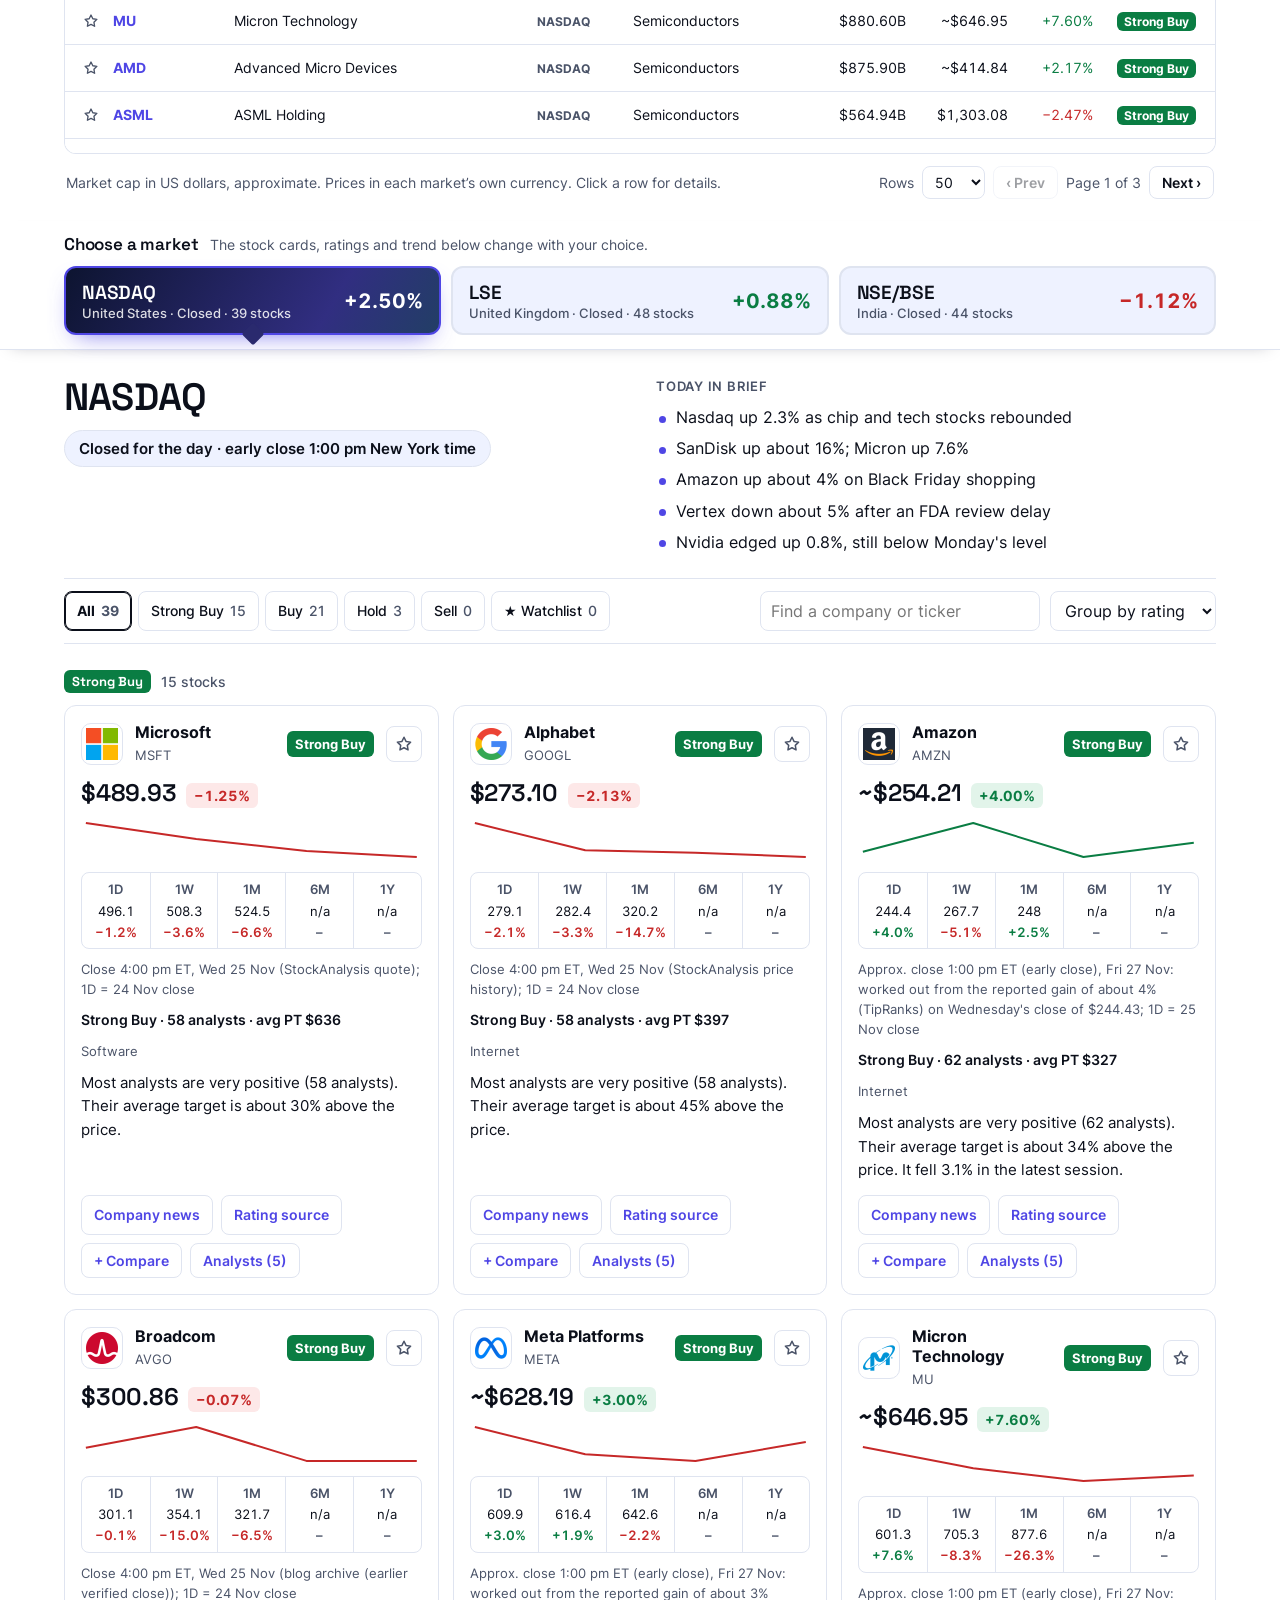
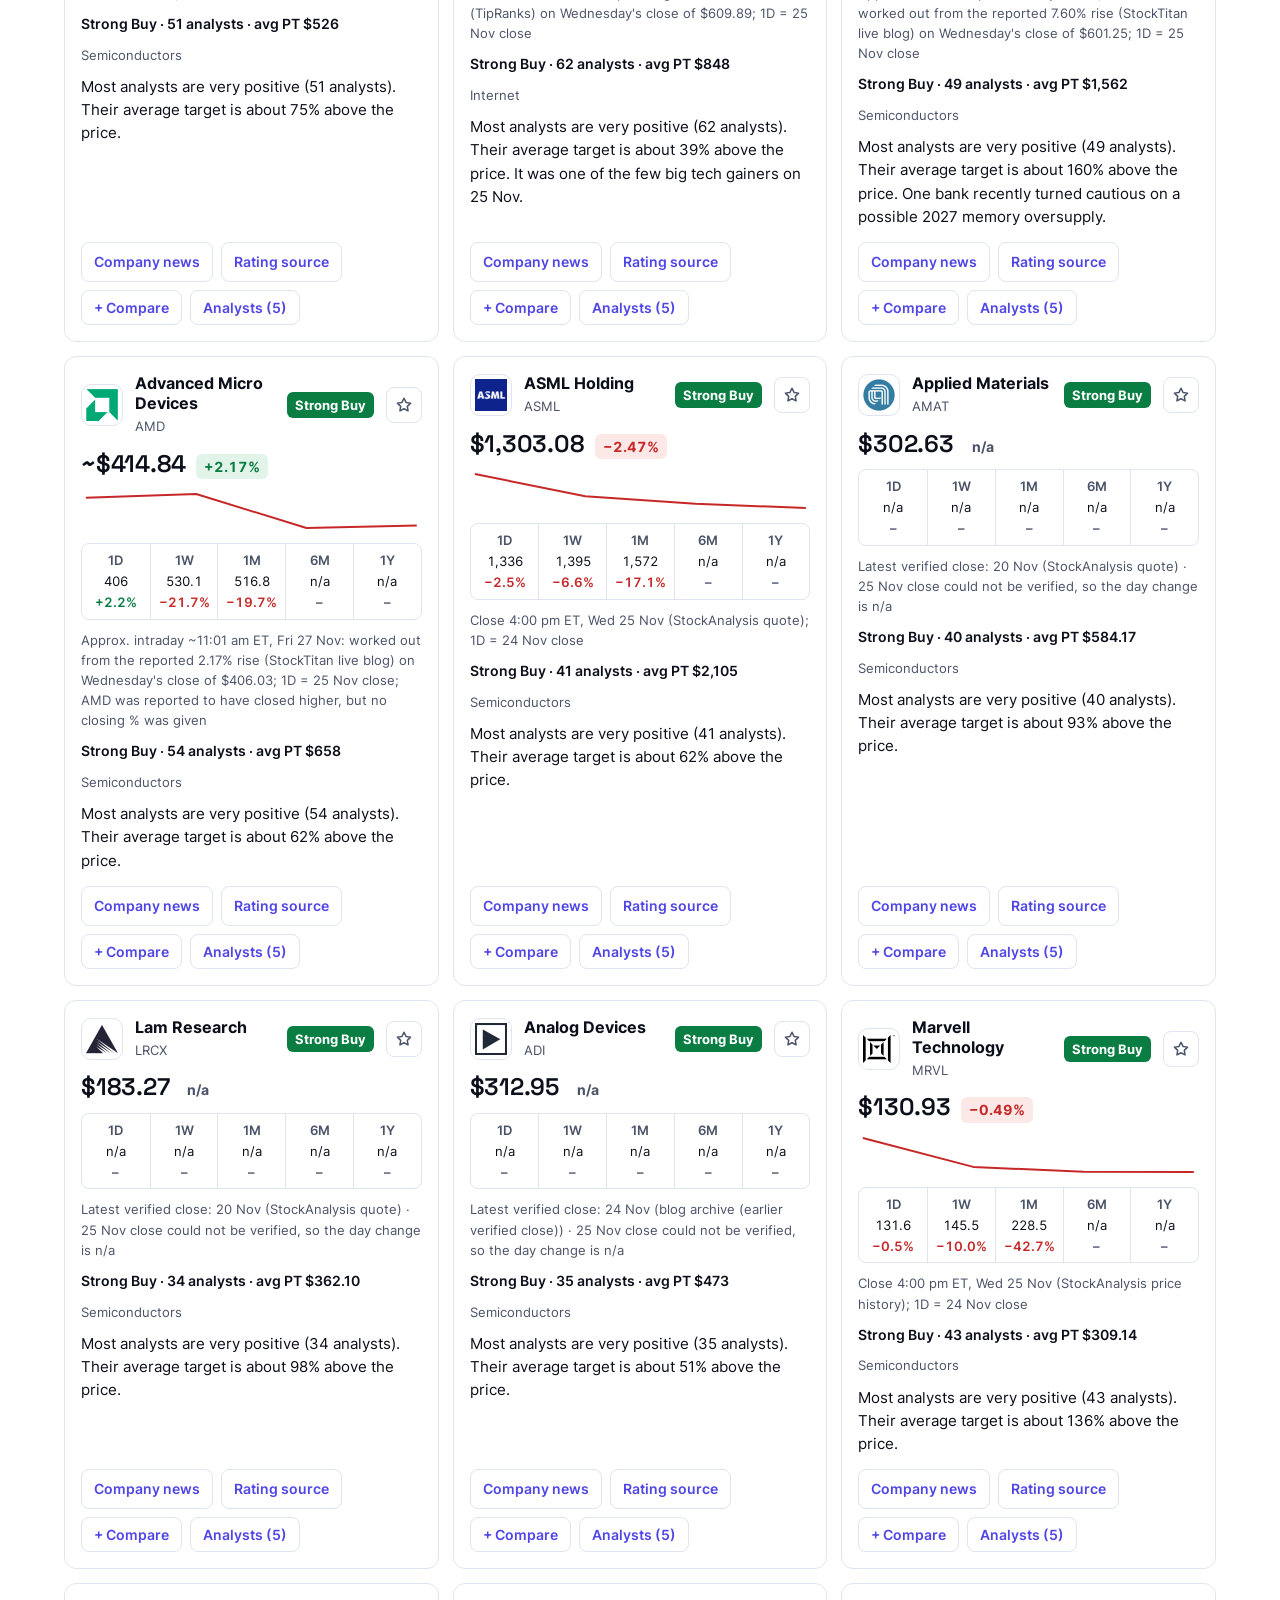
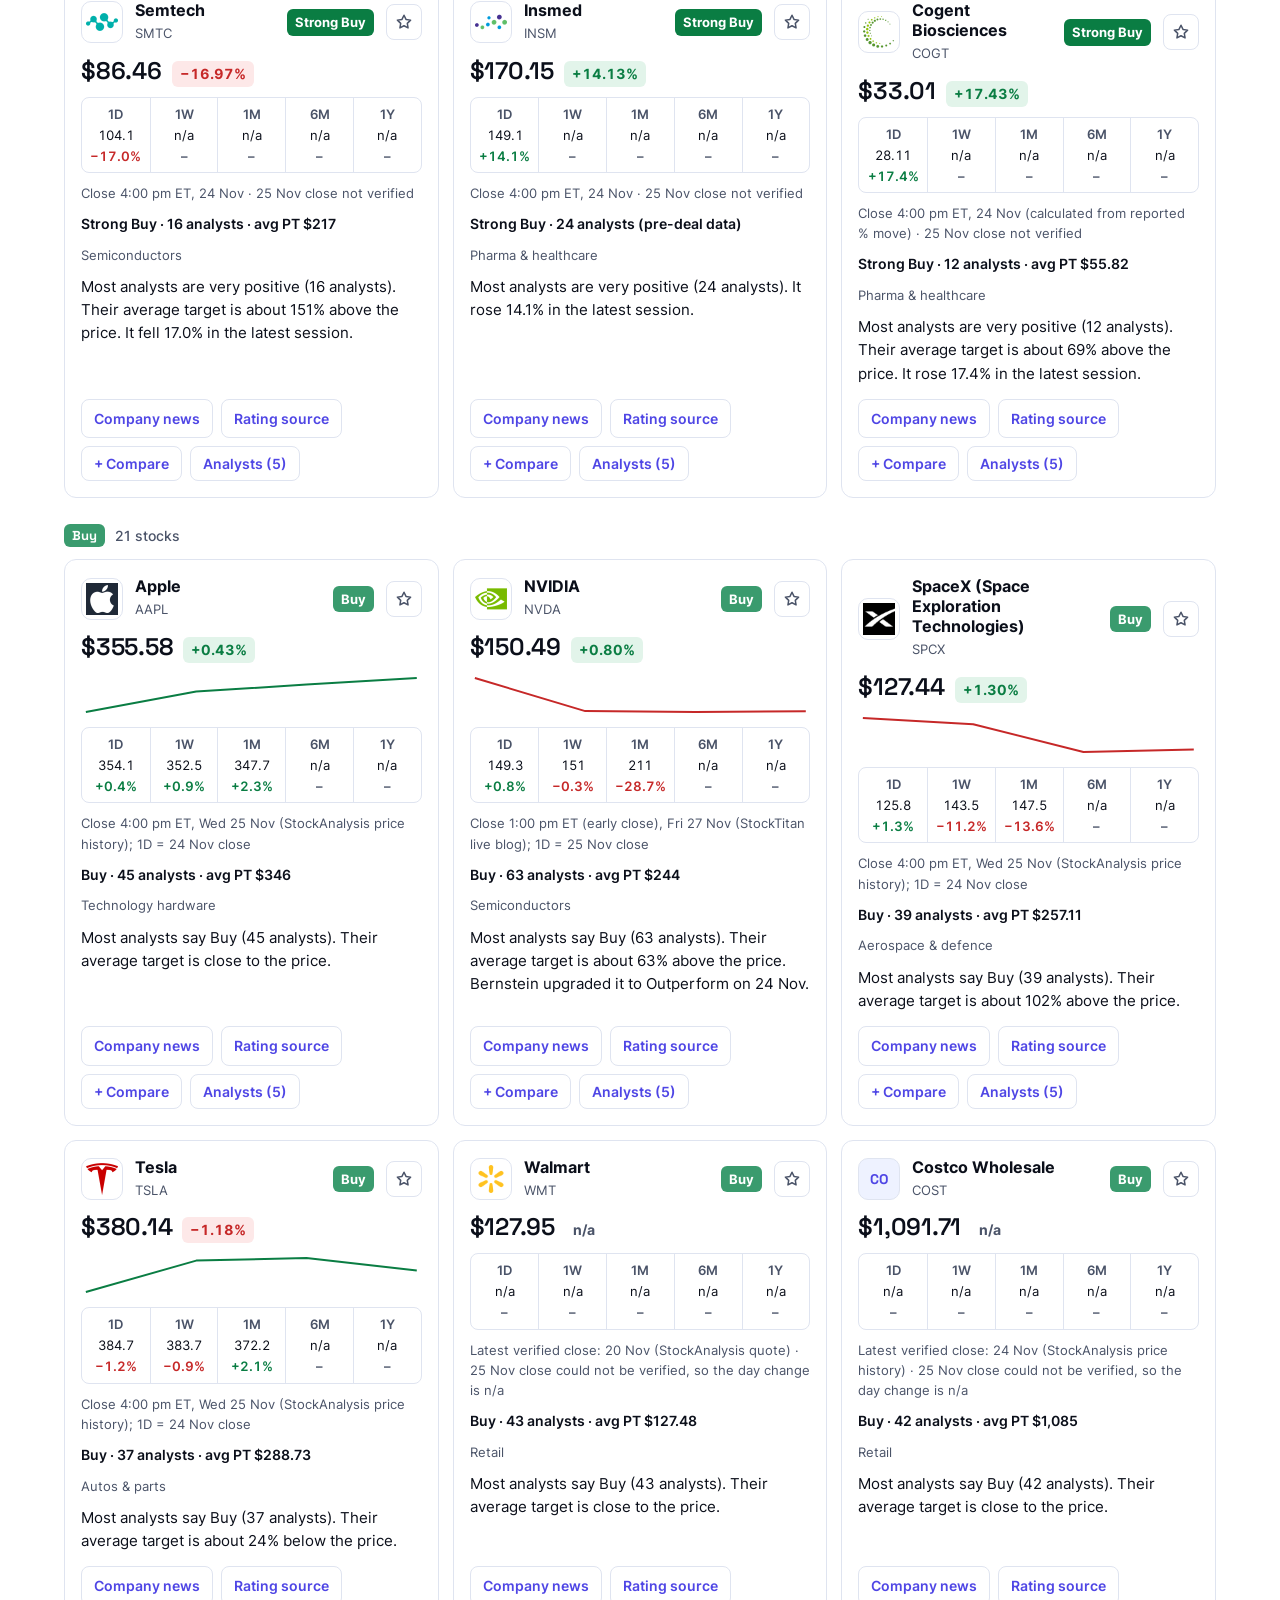
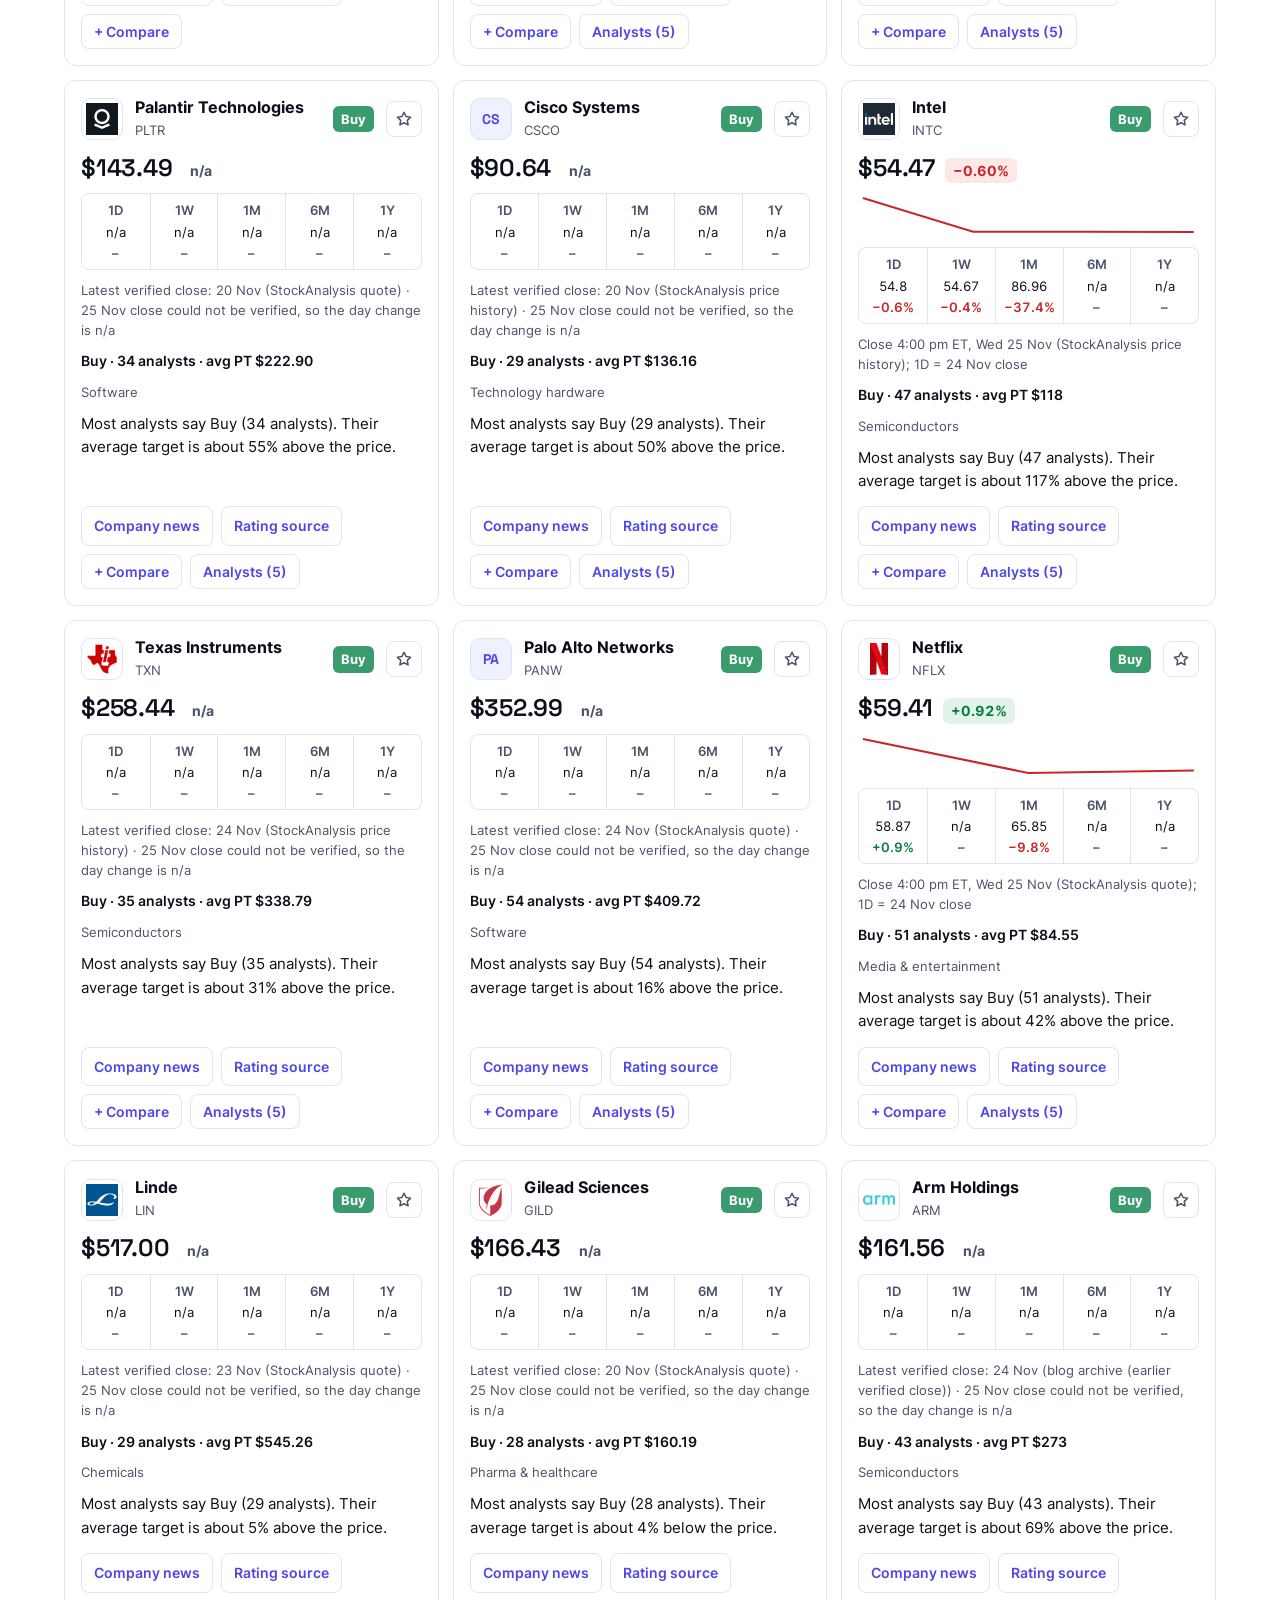
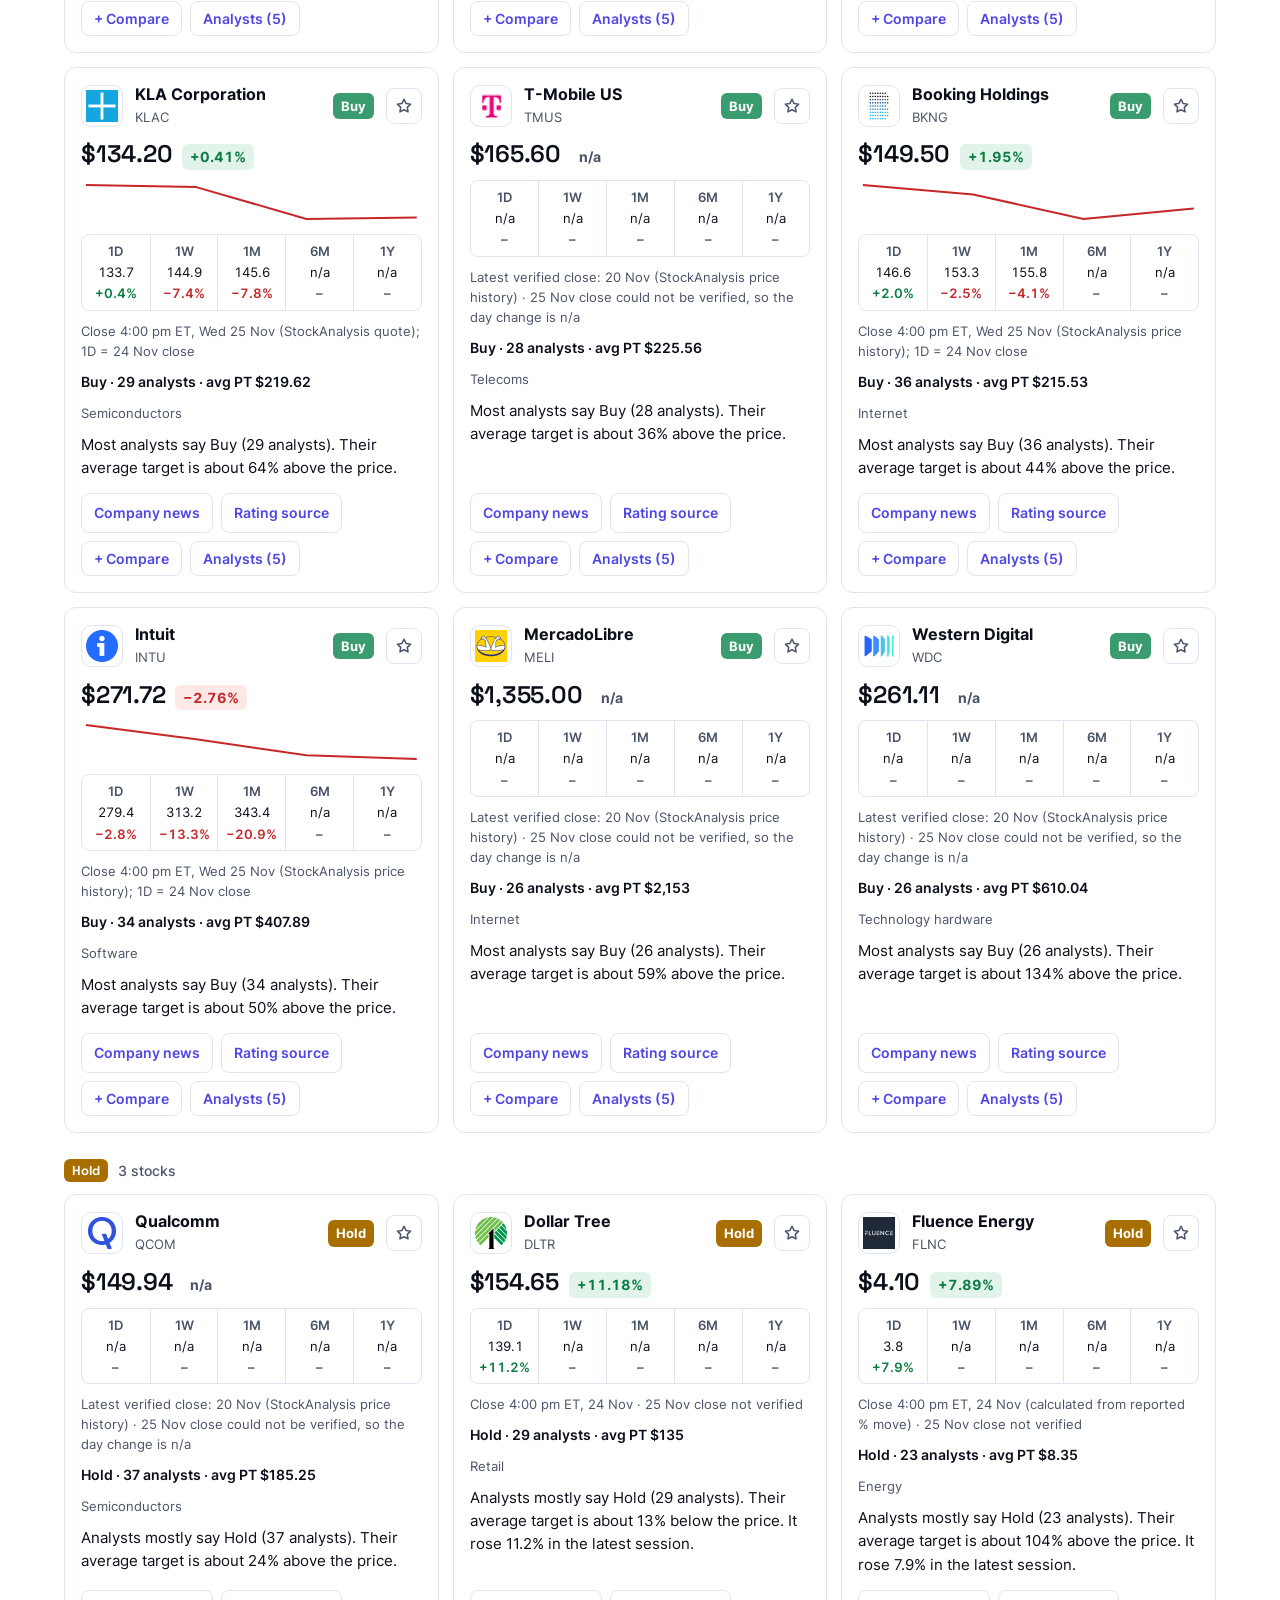
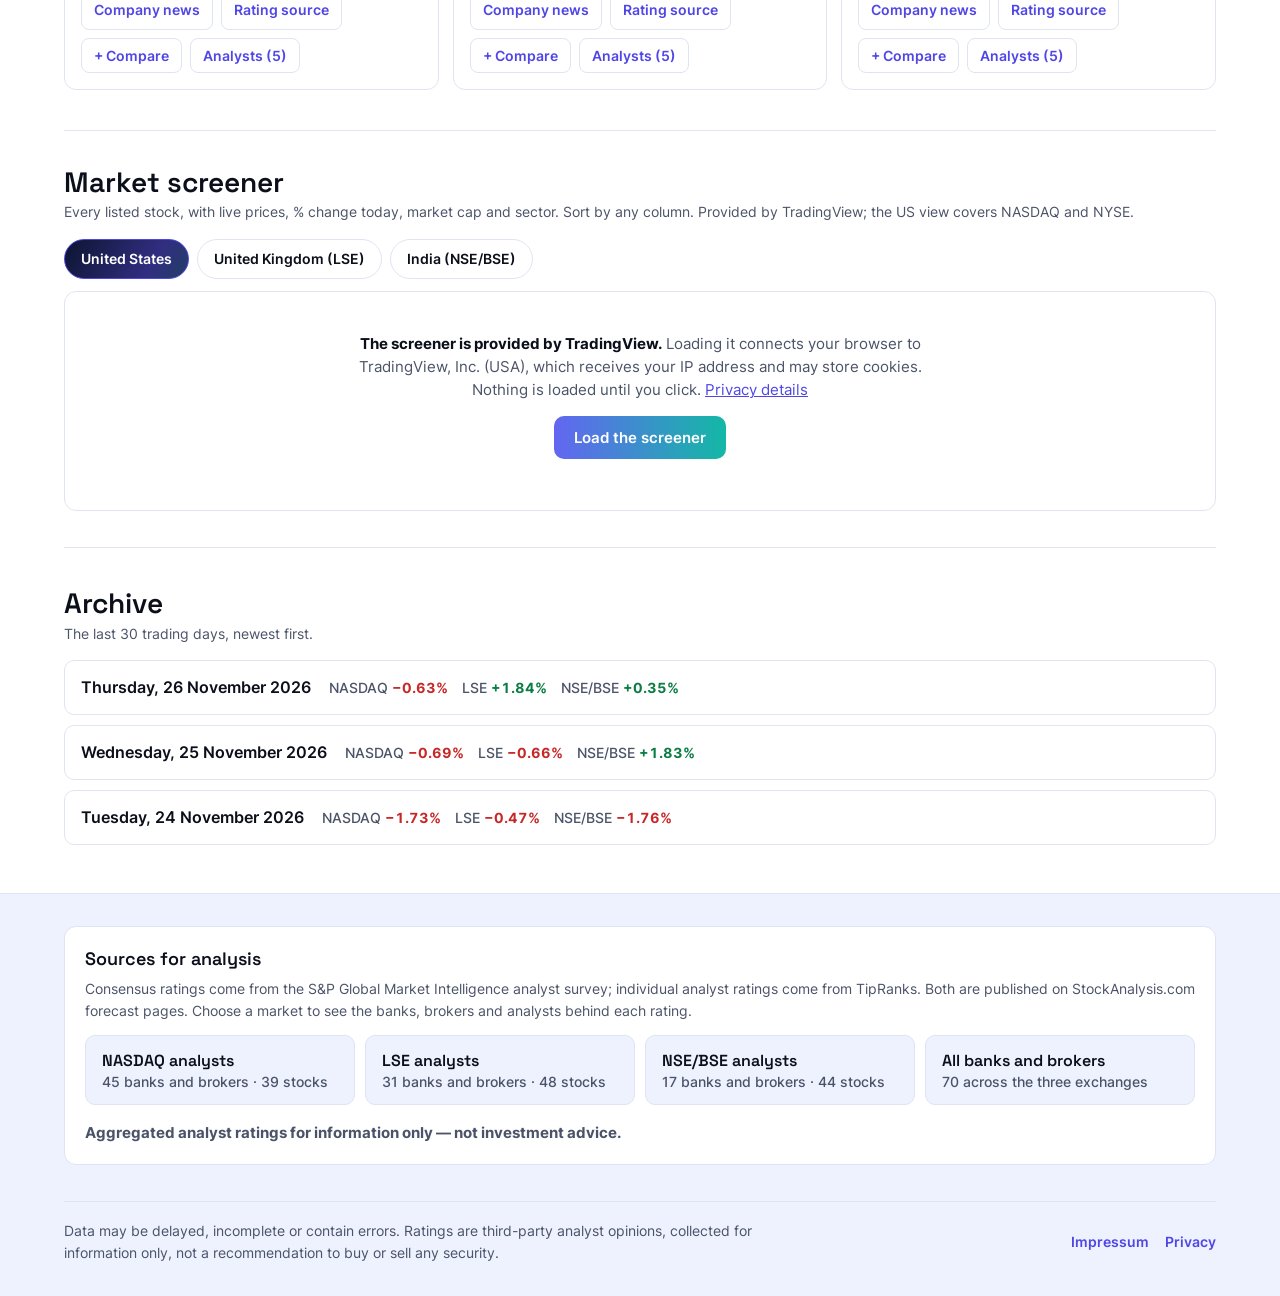
==== commit 49f58f52: "Blog data: hourly update 2026-11-27 22:54 Budapest Co-Authored-By: Claude Opus 5.5 <noreply@anthropi" ====
--- a/index.html
+++ b/index.html
@@ -431,6 +431,8 @@
     "Price history: US 1W (18 Nov) and 1M (23 Oct) closes are filled from StockAnalysis history pages for cards with 25 Nov closes; 6M and 1Y are n/a. UK and India history beyond 1D is n/a in this entry because it could not be verified.",
     "Analyst consensus comes from StockAnalysis.com forecast pages (S&P Global poll), checked on 27 Nov; some pages had not been refreshed recently, so the latest rating changes may be missing. Endeavour Mining’s targets are from its Toronto listing (Canadian dollars). Tesla’s individual analyst list is not shown because the available list was out of date.",
     "Rating mapping: Strong Buy kept as is; Outperform/Overweight/Accumulate/Add counted as Buy; Underperform/Underweight/Reduce and Strong Sell counted as Sell.",
+    "Hourly check at 20:53 Budapest time on Fri 27 Nov (7:53 pm London, 2:53 pm ET, 1:23 am IST Sat): all three markets have closed for the day and no new verified closing prices for further stocks were found, so index closes and stock cards are unchanged from the previous update. US cards not marked as Friday closes still show earlier closes, labelled on each card. Markets reopen on Monday 30 Nov.",
+    "Hourly check at 22:54 Budapest time on Fri 27 Nov (9:54 pm London, 4:54 pm ET, 3:24 am IST Sat): all three markets are closed for the weekend. No official Nasdaq-100 closing level or further verified closing prices were found, so index closes and stock cards are unchanged; the Nasdaq-100 stays an approximate close. Markets reopen on Monday 30 Nov.",
     "Each card’s short reason is written from the consensus rating, the average price target versus the price and, where available, the reported news of the day."
    ],
    "markets": [
